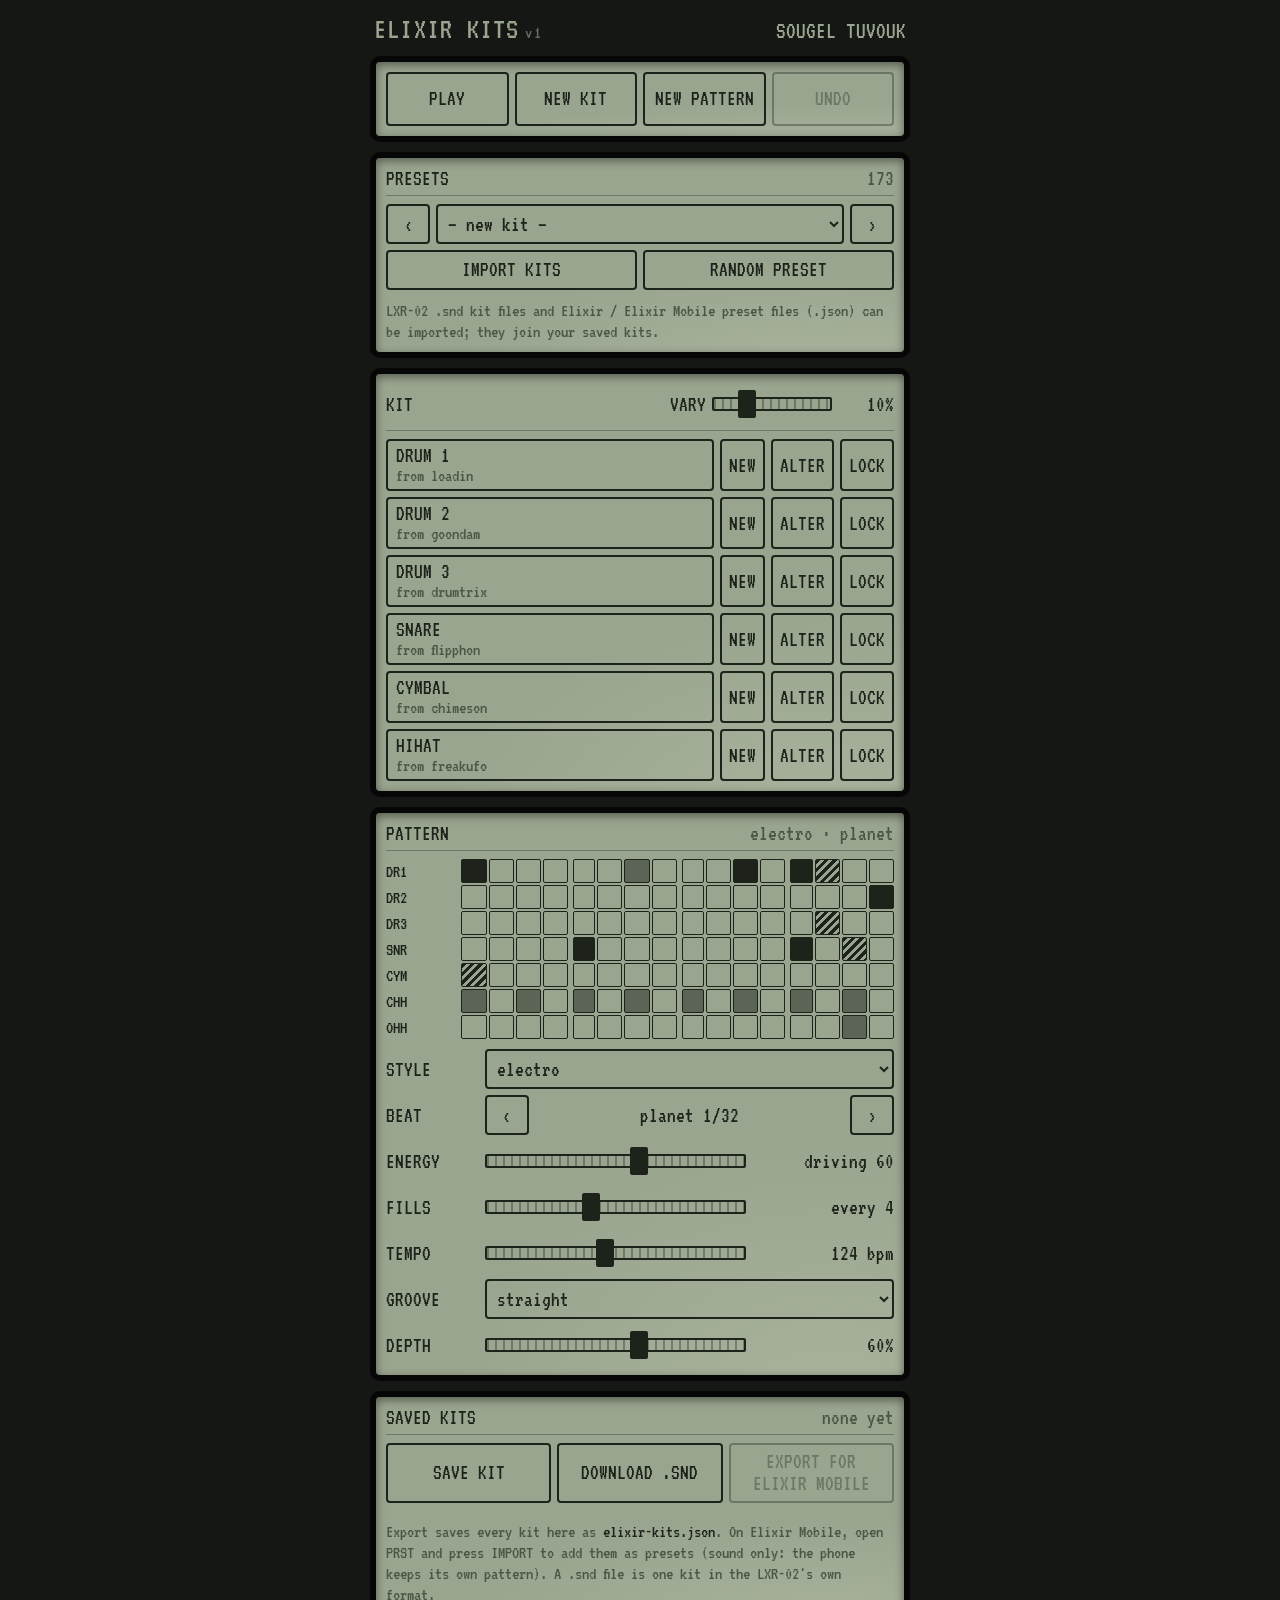
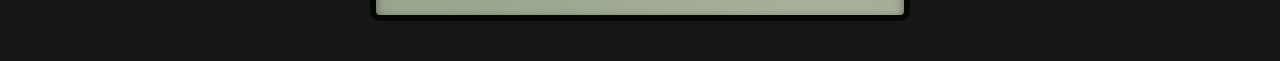
==== index.html @ cc2d469f "Elixir Kits: make new kits from the LXR-02 voices, hear them on Elixir's pattern styles, presets (El" ====
<!doctype html>
<html lang="en">
<meta charset="utf-8">
<title>Elixir Kits</title>
<meta name="viewport" content="width=device-width, initial-scale=1, viewport-fit=cover">
<meta name="theme-color" content="#151714">
<meta name="description" content="Elixir Kits: make new six-voice drum kits from the LXR-02 drum engine, hear them on a pattern, and save them for Elixir Mobile.">
<link rel="preconnect" href="https://fonts.googleapis.com">
<link rel="stylesheet" href="https://fonts.googleapis.com/css2?family=VT323&display=swap">
<style>
/* one monochrome LCD look, the same in light and dark (as Elixir Mobile) */
:root { --bg: #151714; --glass: #9aa58f; --glass-hi: #a9b39d; --ink: #1d231b; --dim: #4c5646; --line: rgba(29, 35, 27, .35);
  --fs: 1.35rem; --fs-s: 1.15rem; color-scheme: dark; }
* { box-sizing: border-box; }
html, body { margin: 0; background: var(--bg); }
body { font-family: 'VT323', ui-monospace, monospace; font-size: var(--fs); color: var(--ink); -webkit-tap-highlight-color: transparent; }
main { max-width: 560px; margin: 0 auto; padding: 12px 10px 40px; display: flex; flex-direction: column; gap: 10px; }
.top { display: flex; align-items: baseline; justify-content: space-between; color: var(--glass); padding: 2px 4px; }
.title { font-weight: normal; font-size: 1.9rem; letter-spacing: .04em; text-transform: uppercase; }
.title small { font-size: var(--fs-s); margin-left: 6px; opacity: .6; text-transform: none; }
.kitname { font-size: 1.5rem; text-transform: uppercase; }
.card { background: radial-gradient(120% 90% at 85% 110%, var(--glass-hi), var(--glass) 60%); border: 6px solid #050605; border-radius: 10px;
  padding: 10px; box-shadow: inset 0 3px 10px rgba(0, 0, 0, .45); }
.head { display: flex; justify-content: space-between; align-items: center; text-transform: uppercase; border-bottom: 1px solid var(--line); padding-bottom: 6px; margin-bottom: 8px; gap: 8px; }
.dim { color: var(--dim); text-transform: none; }
button { font: inherit; color: var(--ink); background: transparent; border: 2px solid var(--ink); border-radius: 4px; padding: 6px 8px; min-height: 40px;
  cursor: pointer; text-transform: uppercase; touch-action: manipulation; transition: background .22s, color .22s; }
button:active, button.on { background: var(--ink); color: var(--glass); transition-duration: .06s; }
button:disabled { opacity: .35; }
.transport { display: grid; grid-template-columns: repeat(4, 1fr); gap: 6px; }
.big { min-height: 54px; padding: 4px; line-height: 1; }
.drums { display: flex; flex-direction: column; gap: 6px; }
.drum { display: grid; grid-template-columns: minmax(0, 1fr) auto auto auto; gap: 6px; align-items: stretch; }
.pad { text-align: left; display: flex; flex-direction: column; justify-content: center; line-height: 1; padding: 4px 8px; min-width: 0; }
.pad small { font-size: var(--fs-s); color: var(--dim); text-transform: none; white-space: nowrap; overflow: hidden; text-overflow: ellipsis; }
.pad:active small, .pad.hit small { color: var(--glass); }
.pad.hit { background: var(--ink); color: var(--glass); }
.drum button:not(.pad) { padding: 4px 7px; }
.lock.on::before { content: '■ '; }
.grid { display: grid; grid-template-columns: 3.4em repeat(16, 1fr); gap: 2px; margin-bottom: 10px; }
.grid .lbl { font-size: var(--fs-s); text-transform: uppercase; align-self: center; white-space: nowrap; }
.cell { min-height: 24px; padding: 0; border-width: 1px; border-radius: 2px; }
.cell.q { margin-left: 3px; }
.cell.on { background: rgba(29, 35, 27, .5); }
.cell.acc { background: var(--ink); }
.cell.cond { background: repeating-linear-gradient(135deg, var(--ink) 0 3px, transparent 3px 6px); }
.cell.now { outline: 2px solid var(--ink); outline-offset: 1px; }
.ctl { display: flex; flex-direction: column; gap: 6px; }
.ctl label { display: grid; grid-template-columns: 4.2em minmax(0, 1fr) 6.5em; align-items: center; gap: 8px; text-transform: uppercase; }
.ctl label > select, .ctl label > .stepper { grid-column: 2 / 4; }
.ctl output { text-align: right; text-transform: none; white-space: nowrap; overflow: hidden; text-overflow: ellipsis; }
select { font: inherit; color: var(--ink); background: transparent; border: 2px solid var(--ink); border-radius: 4px; padding: 4px 6px; min-height: 40px; min-width: 0; }
select option { background: var(--glass); }
.stepper { display: grid; grid-template-columns: auto 1fr auto; gap: 6px; align-items: center; }
.stepper output { text-align: center; }
.stepper button { min-width: 44px; }
input[type=range] { -webkit-appearance: none; appearance: none; width: 100%; height: 40px; background: transparent; margin: 0; }
input[type=range]::-webkit-slider-runnable-track { height: 14px; border: 2px solid var(--ink); border-radius: 2px;
  background: repeating-linear-gradient(90deg, var(--line) 0 2px, transparent 2px 8px); }
input[type=range]::-webkit-slider-thumb { -webkit-appearance: none; width: 18px; height: 28px; margin-top: -9px; background: var(--ink); border-radius: 2px; }
input[type=range]::-moz-range-track { height: 10px; border: 2px solid var(--ink); background: transparent; }
input[type=range]::-moz-range-thumb { width: 16px; height: 26px; background: var(--ink); border: 0; border-radius: 2px; }
.vary { display: flex; align-items: center; gap: 6px; text-transform: uppercase; }
.vary input { width: 120px; }
.vary output { width: 2.6em; text-align: right; }
.row { display: grid; grid-template-columns: repeat(3, 1fr); gap: 6px; }
.row button { line-height: 1; }
.saved { list-style: none; margin: 8px 0 0; padding: 0; display: flex; flex-direction: column; }
.saved li { display: grid; grid-template-columns: minmax(0, 1fr) auto auto; gap: 6px; align-items: center; padding: 4px 0; border-top: 1px solid var(--line); }
.saved li span { white-space: nowrap; overflow: hidden; text-overflow: ellipsis; text-transform: uppercase; }
.saved li.cur span::before { content: '▶ '; }
.saved li button { min-height: 34px; padding: 2px 8px; }
.note { font-size: var(--fs-s); color: var(--dim); margin: 10px 0 0; line-height: 1.15; }
.note b { font-weight: normal; color: var(--ink); }
.presets { display: grid; grid-template-columns: auto minmax(0, 1fr) auto; gap: 6px; margin-bottom: 6px; }
.presets button { min-width: 44px; }
.row.two { grid-template-columns: repeat(2, 1fr); }
</style>

<main>
  <header class="top">
    <b class="title">elixir kits<small>v1</small></b>
    <span class="kitname" id="kit-name">init</span>
  </header>

  <section class="card transport">
    <button class="big" id="play" type="button">play</button>
    <button class="big" id="new-kit" type="button">new kit</button>
    <button class="big" id="new-pat" type="button">new pattern</button>
    <button class="big" id="undo" type="button" disabled>undo</button>
  </section>

  <section class="card">
    <div class="head"><span>presets</span><span class="dim" id="preset-count"></span></div>
    <div class="presets">
      <button type="button" id="preset-prev" aria-label="Previous preset">‹</button>
      <select id="preset" aria-label="Preset"></select>
      <button type="button" id="preset-next" aria-label="Next preset">›</button>
    </div>
    <div class="row two">
      <button type="button" id="import">import kits</button>
      <button type="button" id="random-preset">random preset</button>
    </div>
    <input type="file" id="import-file" accept=".snd,.SND,.json,application/json,application/octet-stream" multiple hidden>
    <p class="note" id="import-msg">LXR-02 .snd kit files and Elixir / Elixir Mobile preset files (.json) can be imported; they join your saved kits.</p>
  </section>

  <section class="card">
    <div class="head"><span>kit</span>
      <label class="vary">vary <input type="range" id="vary" min="0" max="40" value="10"><output id="vary-out">10%</output></label>
    </div>
    <div class="drums" id="drums"></div>
  </section>

  <section class="card">
    <div class="head"><span>pattern</span><span class="dim" id="pat-name"></span></div>
    <div class="grid" id="grid"></div>
    <div class="ctl">
      <label>style <select id="style"></select></label>
      <label>beat <span class="stepper"><button type="button" id="beat-prev" aria-label="Previous beat">‹</button><output id="beat-out"></output><button type="button" id="beat-next" aria-label="Next beat">›</button></span></label>
      <label>energy <input type="range" id="energy" min="0" max="100" value="60"><output id="energy-out"></output></label>
      <label>fills <input type="range" id="fills" min="0" max="100" value="40"><output id="fills-out"></output></label>
      <label>tempo <input type="range" id="tempo" min="60" max="200" value="124"><output id="tempo-out"></output></label>
      <label>groove <select id="groove"></select></label>
      <label>depth <input type="range" id="depth" min="0" max="100" value="60"><output id="depth-out"></output></label>
    </div>
  </section>

  <section class="card">
    <div class="head"><span>saved kits</span><span class="dim" id="saved-count"></span></div>
    <div class="row">
      <button id="save" type="button">save kit</button>
      <button id="snd" type="button">download .snd</button>
      <button id="export" type="button">export for elixir mobile</button>
    </div>
    <ul class="saved" id="saved"></ul>
    <p class="note">Export saves every kit here as <b>elixir-kits.json</b>. On Elixir Mobile, open PRST and press IMPORT to add them as presets (sound only: the phone keeps its own pattern). A .snd file is one kit in the LXR-02's own format.</p>
  </section>
</main>

<script id="engine">
const LXR = (() => {
// LXR sound engine tables and constants, extracted from the LXR V2 firmware
// (github.com/erica-synths/lxr-desktop-app, GPL-3.0-only). Generated, do not edit.
// base64 -> ArrayBuffer without atob(), which an AudioWorklet doesn't have
const B64 = 'ABCDEFGHIJKLMNOPQRSTUVWXYZabcdefghijklmnopqrstuvwxyz0123456789+/';
const dec = (s) => {
  const u = new Uint8Array(Math.floor(s.replace(/=+$/, '').length * 3 / 4));
  for (let i = 0, o = 0, bits = 0, n = 0; i < s.length && s[i] !== '='; i++) {
    bits = (bits << 6) | B64.indexOf(s[i]); n += 6;
    if (n >= 8) { n -= 8; u[o++] = (bits >> n) & 0xff; }
  }
  return u.buffer;
};

// sine_table[4097], int16
const SINE_TABLE = new Int16Array(dec("AYACgAKAAoACgAKAA4ADgASABYAFgAaAB4AIgAmACoALgA2ADoAPgBGAE4AUgBaAGIAagByAHoAggCKAJIAngCmAK4AugDGAM4A2gDmAPIA/gEKARoBJgEyAUIBTgFeAWoBegGKAZoBqgG6AcoB2gHqAf4CDgIiAjICRgJaAmoCfgKSAqYCugLSAuYC+gMSAyYDPgNSA2oDggOaA7IDygPiA/oAFgQuBEYEYgR6BJYEsgTOBOYFAgUeBT4FWgV2BZIFsgXOBe4GCgYqBkoGagaKBqoGygbqBwoHLgdOB3IHkge2B9YH+gQeCEIIZgiKCK4I1gj6CR4JRglqCZIJugneCgYKLgpWCn4KpgrSCvoLIgtOC3YLogvOC/[base64]/iLDYwijDiMTYxjjHiMjoykjLmMz4zljPuMEY0njT6NVI1qjYGNl42ujcWN243yjQmOII43jk6OZY58jpOOq47CjtqO8Y4JjyCPOI9Qj2iPgI+Yj7CPyI/gj/[base64]/6MipEWkaKSMpK+k0qT1pBmlPKVgpYOlp6XKpe6lEqY2plqmfaahpsWm6aYOpzKnVqd6p5+nw6fnpwyoMahVqHqonqjDqOioDakyqVepfKmhqcap66kQqjaqW6qAqqaqy6rxqherPKtiq4irravTq/mrH6xFrGuskay3rN6sBK0qrVGtd62drcSt6q0RrjiuXq6Frqyu0676riGvSK9vr5avva/krwuwM7BasIGwqbDQsPiwH7FHsW+xlrG+seaxDrI2sl6yhrKustay/rIms06zd7Ofs8ez8LMYtEG0abSStLq047QMtTW1XbWGta+12LUBtiq2U7Z8tqa2z7b4tiG3S7d0t563x7fxtxq4RLhtuJe4wbjruBS5PrlouZK5vLnmuRC6O7pluo+6ubrjug67OLtju427uLviuw28N7xivI28t7zivA29OL1jvY69ub3kvQ++Or5lvpC+vL7nvhK/Pb9pv5S/wL/rvxfAQsBuwJrAxcDxwB3BScF0waDBzMH4wSTCUMJ8wqjC1cIBwy3DWcOGw7LD3sMLxDfEZMSQxL3E6cQWxULFb8WcxcnF9cUixk/GfMapxtbGA8cwx13Hise3x+THEsg/yGzImcjHyPTIIslPyXzJqsnXyQXKM8pgyo7KvMrpyhfLRctzy6HLz8v8yyrMWMyGzLTM48wRzT/Nbc2bzcnN+M0mzlTOg86xzt/ODs88z2vPmc/Iz/bPJdBU0ILQsdDg0A/RPdFs0ZvRytH50SjSV9KG0rXS5NIT00LTcdOg08/T/tMu1F3UjNS81OvUGtVK1XnVqNXY1QfWN9Zm1pbWxtb11iXXVNeE17TX5NcT2EPYc9ij2NPYAtky2WLZktnC2fLZItpS2oLastrj2hPbQ9tz26Pb09sE3DTcZNyU3MXc9dwl3Vbdht233efdGN5I3nneqd7a3grfO99r35zfzd/93y7gX+CQ4MDg8eAi4VPhg+G04eXhFuJH4njiqeLa4gvjPONt457jz+MA5DHkYuST5MTk9eQm5VjlieW65evlHOZO5n/msObh5hPnROd156fn2OcK6DvobOie6M/oAeky6WTplenH6fjpKupb6o3qvurw6iHrU+uF67br6Osa7Evsfeyv7ODsEu1E7Xbtp+3Z7QvuPe5u7qDu0u4E7zbvaO+Z78vv/e8v8GHwk/DF8PfwKfFb8Y3xvvHw8SLyVPKG8rjy6vIc807zgfOz8+XzF/RJ9Hv0rfTf9BH1Q/V19af12fUM9j72cPai9tT2Bvc492v3nffP9wH4M/hl+Jj4yvj8+C75YPmT+cX59/kp+lz6jvrA+vL6JPtX+4n7u/vt+yD8UvyE/Lb86fwb/U39gP2y/eT9Fv5J/nv+rf7f/hL/RP92/6n/2/[base64]/qDxwQThB/ELEQ4xAVEUcReRGqEdwRDhJAEnISoxLVEgcTOBNqE5wTzhP/EzEUYhSUFMYU9xQpFVoVjBW+Fe8VIRZSFoQWtRbnFhgXShd7F6wX3hcPGEEYchijGNUYBhk3GWgZmhnLGfwZLRpfGpAawRryGiMbVBuGG7cb6BsZHEocexysHN0cDh0/HXAdoR3SHQIeMx5kHpUexh73HicfWB+JH7of6h8bIEwgfCCtIN0gDiE/[base64]/EL/IvITBPMH4wrDDbMAkxODFmMZUxwzHxMSAyTjJ8Mqoy2DIGMzUzYzORM78z7TMbNEg0djSkNNI0ADUtNVs1iTW3NeQ1EjY/Nm02mjbINvU2IzdQN303qzfYNwU4MjhfOIw4ujjnOBQ5QTluOZo5xzn0OSE6Tjp7Oqc61DoBOy07WjuGO7M73zsMPDg8ZDyRPL086TwVPUE9bj2aPcY98j0ePko+dj6hPs0++T4lP1E/fD+oP9M//[base64]/RTGlRAVGVUi1SxVNdU/[base64]/[base64]/jb/tvFHAscERwXHB0cIxwpHC8cNRw63ADcRtxMnFKcWFxeHGPcadxvnHVcexxA3IZcjByR3JdcnRyinKhcrdyzXLkcvpyEHMmczxzUnNnc31zk3Ooc75z03Ppc/5zE3QodD10UnRndHx0kXSmdLp0z3TjdPh0DHUhdTV1SXVddXF1hXWZda11wHXUdeh1+3UPdiJ2NXZJdlx2b3aCdpV2qHa7ds124HbzdgV3GHcqdzx3T3dhd3N3hXeXd6l3u3fMd9538HcBeBJ4JHg1eEZ4WHhpeHp4i3ibeKx4vXjOeN5473j/eBB5IHkweUB5UHlgeXB5gHmQeZ95r3m/ec553nntefx5C3oaeil6OHpHelZ6ZXp0eoJ6kXqfeq56vHrKeth65nr0egJ7EHseeyx7OXtHe1R7Yntve3x7iXuXe6R7sXu9e8p713vke/B7/XsJfBZ8InwufDp8RnxSfF58anx2fIJ8jXyZfKR8sHy7fMZ80XzcfOd88nz9fAh9E30dfSh9Mn09fUd9UX1cfWZ9cH16fYR9jX2XfaF9qn20fb19x33Qfdl94n3rffR9/X0Gfg9+GH4gfil+MX45fkJ+Sn5Sflp+Yn5qfnJ+en6Bfol+kX6Yfp9+p36ufrV+vH7Dfsp+0X7Yft5+5X7rfvJ++H7/fgV/C38Rfxd/HX8jfyl/Ln80fzp/P39Ef0p/T39Uf1l/Xn9jf2h/bX9xf3Z/e39/f4N/iH+Mf5B/lH+Yf5x/oH+kf6h/q3+vf7J/tn+5f7x/v3/Cf8V/yH/Lf85/0X/Tf9Z/2H/bf91/33/hf+N/5X/nf+l/63/tf+5/8H/xf/N/9H/1f/Z/93/4f/l/+n/7f/x//H/9f/1//n/+f/5//n/+f/5//n/+f/5//n/9f/1//H/8f/t/+n/5f/h/93/2f/V/9H/zf/F/8H/uf+1/63/pf+d/5X/jf+F/33/df9t/2H/Wf9N/0X/Of8t/yH/Ff8J/v3+8f7l/tn+yf69/q3+of6R/oH+cf5h/lH+Qf4x/iH+Df39/e392f3F/bX9of2N/Xn9Zf1R/T39Kf0R/P386fzR/Ln8pfyN/HX8XfxF/C38Ff/9++H7yfut+5X7efth+0X7KfsN+vH61fq5+p36ffph+kX6JfoF+en5yfmp+Yn5aflJ+Sn5Cfjl+MX4pfiB+GH4PfgZ+/X30fet94n3ZfdB9x329fbR9qn2hfZd9jX2EfXp9cH1mfVx9UX1HfT19Mn0ofR19E30Iff188nznfNx80XzGfLt8sHykfJl8jXyCfHZ8anxefFJ8Rnw6fC58InwWfAl8/Xvwe+R713vKe717sXuke5d7iXt8e297YntUe0d7OXssex57EHsCe/R65nrYesp6vHquep96kXqCenR6ZXpWekd6OHopehp6C3r8ee153nnOeb95r3mfeZB5gHlweWB5UHlAeTB5IHkQef9473jeeM54vXiseJt4i3h6eGl4WHhGeDV4JHgSeAF48Hfed8x3u3epd5d3hXdzd2F3T3c8dyp3GHcFd/[base64]/hm2ma8Zp5mgGZiZkRmJWYHZullymWsZY1lb2VQZTFlEmXzZNVktmSWZHdkWGQ5ZBpk+mPbY7tjnGN8Y11jPWMdY/1i3WK9Yp1ifWJdYj1iHWL8Ydxhu2GbYXphWmE5YRhh+GDXYLZglWB0YFNgMmARYO9fzl+tX4tfal9IXydfBV/jXsFeoF5+XlxeOl4YXvZd012xXY9dbV1KXShdBV3jXMBcnVx7XFhcNVwSXO9bzFupW4ZbY1tAWxxb+VrWWrJaj1prWkdaJFoAWtxZuFmVWXFZTVkpWQRZ4Fi8WJhYdFhPWCtYBljiV71XmVd0V09XKlcGV+FWvFaXVnJWTVYnVgJW3VW4VZJVbVVHVSJV/FTXVLFUi1RlVEBUGlT0U85TqFOCU1xTNVMPU+lSw1KcUnZST1IpUgJS3FG1UY5RZ1FBURpR81DMUKVQflBXUDBQCFDhT7pPkk9rT0RPHE/[base64]/z/TP6g/fD9RPyU/+T7NPqE+dj5KPh4+8j3GPZo9bj1BPRU96Ty9PJE8ZDw4PAw83zuzO4Y7WjstOwE71DqnOns6TjohOvQ5xzmaOW45QTkUOec4ujiMOF84MjgFONg3qzd9N1A3Izf1Nsg2mjZtNj82EjbkNbc1iTVbNS01ADXSNKQ0djRINBs07TO/M5EzYzM1MwYz2DKqMnwyTjIgMvExwzGVMWYxODEJMdswrDB+ME8wITDyL8QvlS9mLzgvCS/aLqsufC5OLh8u8C3BLZItYy00LQUt1iynLHcsSCwZLOoruyuLK1wrLSv9Ks4qnypvKkAqECrhKbEpgilSKSMp8yjDKJQoZCg0KAUo1SelJ3UnRScVJ+YmtiaGJlYmJib2JcYlliVmJTYlBSXVJKUkdSRFJBUk5CO0I4QjUyMjI/MiwiKSImIiMSIBItAhoCFvIT8hDiHdIK0gfCBMIBsg6h+6H4kfWB8nH/cexh6VHmQeMx4CHtIdoR1wHT8dDh3dHKwcexxKHBkc6Bu3G4YbVBsjG/IawRqQGl8aLRr8GcsZmhloGTcZBhnVGKMYchhBGA8Y3hesF3sXShcYF+cWtRaEFlIWIRbvFb4VjBVaFSkV9xTGFJQUYhQxFP8TzhOcE2oTOBMHE9USoxJyEkASDhLcEaoReRFHERUR4xCxEH8QThAcEOoPuA+GD1QPIg/wDr4OjA5aDikO9w3FDZMNYQ0vDf0MywyZDGYMNAwCDNALngtsCzoLCAvWCqQKcgpACg0K2wmpCXcJRQkTCeEIrwh8CEoIGAjmB7QHgQdPBx0H6wa5BoYGVAYiBvAFvgWLBVkFJwX1BMIEkAReBCwE+QPHA5UDYwMwA/4CzAKaAmcCNQIDAtEBngFsAToBBwHVAKMAcQA+AAwA2/+p/3b/RP8S/9/+rf57/kn+Fv7k/bL9gP1N/Rv96fy2/IT8Uvwg/O37u/uJ+1f7JPvy+sD6jvpc+in69/nF+ZP5YPku+fz4yviY+GX4M/gB+M/3nfdr9zj3BvfU9qL2cPY+9gz22fWn9XX1Q/UR9d/0rfR79En0F/Tl87PzgPNO8xzz6vK48obyVPIi8vDxvvGN8VvxKfH38MXwk/Bh8C/w/e/L75nvaO827wTv0u6g7m7uPe4L7tntp+127UTtEu3g7K/sfexL7Brs6Ou264XrU+sh6/DqvuqN6lvqKur46cfplelk6TLpAenP6J7obOg76Aro2Oen53XnROcT5+HmsOZ/[base64]/XWxtaW1mbWN9YH1tjVqNV51UrVGtXr1LzUjNRd1C7U/tPP06DTcdNC0xPT5NK10obSV9Io0vnRytGb0WzRPdEP0eDQsdCC0FTQJdD2z8jPmc9rzzzPDs/fzrHOg85UzibO+M3JzZvNbc0/zRHN48y0zIbMWMwqzPzLz8uhy3PLRcsXy+nKvMqOymDKM8oFytfJqsl8yU/JIsn0yMfImchsyD/IEsjkx7fHisddxzDHA8fWxqnGfMZPxiLG9cXJxZzFb8VCxRbF6cS9xJDEZMQ3xAvE3sOyw4bDWcMtwwHD1cKownzCUMIkwvjBzMGgwXTBScEdwfHAxcCawG7AQsAXwOu/wL+Uv2m/Pb8Sv+e+vL6QvmW+Or4PvuS9ub2OvWO9OL0NveK8t7yNvGK8N7wNvOK7uLuNu2O7OLsOu+O6ubqPumW6OroQuua5vLmSuWi5PrkUueu4wbiXuG24RLgauPG3x7eet3S3S7cht/i2z7amtny2U7YqtgG22LWvtYa1XbU1tQy147S6tJK0abRBtBi08LPHs5+zd7NOsyaz/rLWsq6yhrJesjayDrLmsb6xlrFvsUexH7H4sNCwqbCBsFqwM7ALsOSvva+Wr2+vSK8hr/qu066sroWuXq44rhGu6q3ErZ2td61RrSqtBK3erLeskaxrrEWsH6z5q9OrrauIq2KrPKsXq/Gqy6qmqoCqW6o2qhCq66nGqaGpfKlXqTKpDanoqMOonqh6qFWoMagMqOenw6efp3qnVqcypw6n6abFpqGmfaZZpjamEqbupcqlp6WDpWClPKUZpfWk0qSvpIykaKRFpCKk/6Pco7qjl6N0o1GjL6MMo+qix6KlooKiYKI+ohui+aHXobWhk6FxoVChLqEMoeqgyaCnoIagZKBDoCGgAKDfn76fnZ98n1ufOp8Zn/[base64]/[base64]/YLzguiC3YLTgsiCvoK0gqmCn4KVgouCgYJ3gm6CZIJaglGCR4I+gjWCK4IighmCEIIHgv6B9YHtgeSB3IHTgcuBwoG6gbKBqoGigZqBkoGKgYKBe4FzgWyBZIFdgVaBT4FHgUCBOYEzgSyBJYEegRiBEYELgQWB/[base64]"));
// triTable, recTable, sawTable: [11][1024] int16 each. Stored back to back in this order
// (the order the linker placed them), because the interpolating readers can read one
// sample past the end of a row.
const TRI_TABLE = new Int16Array(dec("AYBlgOWAZYHlgWWC5oJmg+aDZoTmhGaF5oVmhuaGZ4fnh2eI54hnieeJZ4rnimeL6ItojOiMaI3ojWiO6I5oj+iPaZDpkGmR6ZFpkumSaZPpk2mU6ZRqleqVapbqlmqX6pdqmOqYapnrmWua65prm+uba5zrnGud651snuyebJ/sn2yg7KBsoeyhbKLsom2j7aNtpO2kbaXtpW2m7aZtp+6nbqjuqG6p7qluqu6qbqvuq2+s76xvre+tb67vrm+v769vsPCwcLHwsXCy8LJws/CzcLTwtHC18bVxtvG2cbfxt3G48bhxufG5crryunK78rtyvPK8cr3yvXK+8r5zv/O/c8DzwHPB88FzwvPCc8P0w3TE9MR0xfTFdMb0xnTH9Md1yPXIdcn1yXXK9cp1y/XLdcz2zHbN9s12zvbOds/2z3bQ9tB30ffRd9L30nfT99N31PfUd9X31XjW+NZ41/jXeNj42HjZ+Nl42vnaedv523nc+dx53fnded753nnf+t964PrgeuH64Xri+uJ64/rje+T75Hvl++V75vvme+f753vo/Oh86fzpfOr86nzr/Ot87Pzsfe397X3u/e597/3vffD98H3x/fF+8v7yfvP+8370/vR+9f71fvb/9n/3//d/+P/4f/n/+X/6//qA+wD8gPwA/YD9AP6A/gD/[base64]/[base64]/9/[base64]/[base64]/wD/gP4A/oD9AP2A/AD8gPv/+n/6//l/+f/4f/j/93/3//Z+9v71fvX+9H70/vN+8/7yfvL98X3x/fB98P3vfe/97n3u/e197fzsfOz863zr/Op86vzpfOn86Hvo++d75/vme+b75Xvl++R75PrjeuP64nri+uF64frgeuD633nf+d553vnded353Hnc+dt52/naeNr42XjZ+Nh42PjXeNf41njW99V31ffUd9T303fT99J30vfRd9H20HbQ9s92z/bOds72zXbN9sx1zPXLdcv1ynXK9cl1yfXIdcj0x3TH9MZ0xvTFdMX0xHTE9MNzw/PCc8LzwXPB88BzwPO/c7/yvnK+8r1yvfK8crzyu3K78rpyuvG5cbnxuHG48bdxt/[base64]/[base64]/wr3Cw8bBxsfGxcbLxsnGz8bNxtPK0crXytXK28rZyt/K3crjzuHO587lzuvO6c7vzu3S89Lx0vfS9dL70vnS/9L91wPXAdcH1wXXC9cJ1w/bDdsT2xHbF9sV2xvbGd8f3x3fI98h3yffJd8r3ynjL+Mt4zPjMeM34zXjO+c55z/nPedD50HnR+dF60vrSetP603rU+tR71fvVe9b71nvX+9d72PvYfNn82Xza/Np82/zbfdz93H3d/d193v3efd/+337g/uB+4f7hfuL+4n/j/+N/5P/kf+X/5YDmAOeA5wDogOgA6YDpAeqB6gHrgesB7IHsAe2C7QLugu4C74LvAvCD8APxg/ED8oPyA/OE8wT0hPQE9YT1BPaE9gX3hfcF+IX4BfmF+Qb6hvoG+4b7BvyG/Af9h/0H/of+B/+H/[base64]/[base64]//3+3fzd/[base64]/AP+A/gD+f/3//H/8//t/+/76fvr++X75/fh9+P33fff99nz2/PV89fz0e/T783vz+/J78vrxevH68Hrw+u957/nuee757Xjt+Ox47PjreOv36nfq9+l36fboduj253bn9uZ15vXldeX15HXk9ON04/TidOLz4XPh8+Bz4PPfct/y3nLe8t1y3fHccdzx23Hb8Npw2vDZcNnw2G/Y79dv1+/[base64]/[base64]/[base64]/ov2jA6cBpwenBasLqwmrD6sNrxOvEa8XrxWzG7MZsx+3HbcjtyG3J7sluyu7Kb8vvy2/M78xwzfDNcM7wznHP8c9x0PLQctHy0XLS89Jz0/PTdNT01HTV9NV11vXWddf213bY9th32ffZd9r32njb+Nt43Pnced353Xne+t563/rfe+D74Hvh/OF84vzifOP9433k/eR+5f7lfub/5n/n/+eA6ADpgOkA6oHqAeuB6wLsguwC7YPtA+6D7gTvhO8E8ITwBfGF8QXyhvIG84bzB/SH9Af1iPUI9oj2CfeJ9wn4ivgK+Yr5C/qL+gv7i/sM/Iz8DP2N/Q3+jf4O/47/[base64]/[base64]/hb2Jw4nBiceNxY3LkcmRz5XNldOZ0ZnXmdWd253Zod+h3aXjpeGp56nlreut6bHvse2187Xxufe59bn7wfm9/1n//f9Z/b3/[base64]/ETkNOw01DTcJMQkzBS0FLwEpASr9JP0m/SD5Ivkc9R71GPEa8RTxFu0Q7RLpDOkO5QjlCuEE4QbhAN0C3PzY/[base64]/3/+//1+/f78ffz9+337/Pp8+vv5e/n6+Hr4+vd59/n2ePb49Xf19/R29PbzdvP18nXy9PF08fPwc/Dz73Lv8u5x7vHtcO3w7HDs7+tv6+7qburt6W3p7ehs6Ozna+fr5mrm6uVp5enkaeTo42jj5+Jn4ubhZuHm4GXg5d9k3+TeY97j3WPd4txi3OHbYdvg2mDa39lf2d/YXtje113X3dZc1tzVXNXb1FvU2tNa09nSWdLZ0VjR2NBX0NfPVs/WzlXO1c1VzdTMVMzTy1PL0spSytLJUcnRyFDI0MdPx8/GTsbOxU7FzcRNxMzDTMPLwkvCy8FKwcrAScDJv0i/[base64]/sMCwQLHBsUGywrJCs8OzQ7TEtES1xbVFtsa2R7fHt0i4yLhJucm5SrrKuku7y7tMvMy8Tb3NvU6+z75Pv9C/UMDRwFHB0sFSwtPCU8PUw1XE1cRWxdbFV8bXxljH2MdZyNrIWsnbyVvK3Mpcy93LXczezF/N381gzuDOYc/hz2LQ49Bj0eTRZNLl0mXT5tNn1OfUaNXo1WnW6dZq1+vXa9js2GzZ7dlu2u7ab9vv23Dc8Nxx3fLdct7z3nPf9N914PXgduH24Xfi+OJ44/njeeT65Hvl++V85vzmfef+537o/+h/6QDqgeoB64LrA+yD7ATthO0F7obuBu+H7wfwiPAJ8YnxCvKL8gvzjPMM9I30DvWO9Q/2kPYQ95H3EviS+BP5k/kU+pX6FfuW+xf8l/wY/Zn9Gf6a/hr/m/8bAJsAHAGdAR0CngIfA58DIAShBCEFogUjBqMGJAelByUIpggnCacJKAqpCikLqgsrDKsMLA2tDS0Org4vD68PMBCxEDERshEzErMSNBO1EzUUthQ3FbcVOBa5FjoXuhc7GLwYPBm9GT4avho/G8AbQBzBHEIdwx1DHsQeRR/FH0YgxyBHIcghSSLKIkojyyNMJMwkTSXOJU8mzyZQJ9EnUSjSKFMp1ClUKtUqVivWK1cs2CxZLdktWi7bLlwv3C9dMN4wXjHfMWAy4TJhM+IzYzTkNGQ15TVmNuc2ZzfoN2k46jhqOes5bDrtOm077jtvPPA8cD3xPXI+8z5zP/Q/dUD2QHZB90F4QvlCeUP6Q3tE/ER9Rf1Ffkb/[base64]/bsBuQW/Bb0Jww3BEccVxRnLHckhzyXNKdMt0S3XMdU12znZPd9B3UXjSeFN51HlVetZ6V3vYe1l82nxbfd59YH7eflB/rX/pf/9/6X+tf1B/[base64]/0l+Sf1IfEj7R3pH+UZ5RvhFd0X2RHVE9ENzQ/JCckLxQXBB70BuQO0/bD/rPms+6j1pPeg8ZzzmO2U75TpkOuM5YjnhOGA43zdeN942XTbcNVs12jRZNNgzWDPXMlYy1TFUMdMwUjDRL1Ev0C5PLs4tTS3MLEssyytKK8kqSCrHKUYpxShFKMQnQyfCJkEmwCU/[base64]///+fv79/Xz9+/x6/Pr7efv4+nf69vl1+fT4dPjz93L38fZw9u/1bvXu9G307PNr8+ryafLo8Wfx5/Bm8OXvZO/j7mLu4e1h7eDsX+ze613r3Opb6tvpWunZ6Fjo1+dW59XmVebU5VPl0uRR5NDjT+PO4k7izeFM4cvgSuDJ30jfyN5H3sbdRd3E3EPcwttC28HaQNq/2T7Zvdg82LvXO9e61jnWuNU31bbUNdS10zTTs9Iy0rHRMNGv0C/Qrs8tz6zOK86qzSnNqMwozKfLJsulyiTKo8kiyaLIIcigxx/HnsYdxpzFG8WbxBrEmcMYw5fCFsKVwRXBlMATwJK/Eb+Qvg++jr0OvY28DLyLuwq7iboIuoe5B7mGuAW4hLcDt4K2AbaBtQC1f7T+s32z/LJ7svqxerH5sHiw9692r/WudK7zrXOt8qxxrPCrb6vuqm2q7Klsqeuoaqjpp2in56ZmpuWlZaXkpGOk4qNho+CiX6LeoV2h3aBcoNufWp/[base64]/j0CQwZBCkcORRJLFkkaTx5NIlMmUSpXLlUyWzZZOl8+XT5jQmFGZ0plTmtSaVZvWm1ec2JxZndqdW57cnl2f3p9foOCgYaHioWOi5KJlo+ajZ6TopGml6qVrpuymbafup2+o8KhxqfKpc6r0qnWr9qt3rPisea36rXuu/K59r/6vf7ABsYKxA7KEsgWzhrMHtIi0CbWKtQu2jLYNt463D7iQuBG5krkTupS6FbuWuxi8mbwavZu9HL6dvh6/n78gwKHAIsGjwSTCpcInw6jDKcSqxCvFrMUtxq7GL8ewxzHIs8g0ybXJNsq3yjjLucs6zLvMPM2+zT/OwM5Bz8LPQ9DE0EXRx9FI0snSStPL00zUzdRO1dDVUdbS1lPX1NdV2NfYWNnZ2Vra29pc293bX9zg3GHd4t1j3uTeZt/n32jg6eBq4evhbeLu4m/j8ONx5PPkdOX15Xbm9+Z45/rne+j86H3p/umA6gHrgusD7IXsBu2H7Qjuie4L74zvDfCO8A/xkfES8pPyFPOW8xf0mPQZ9Zv1HPad9h73oPch+KL4I/ml+Sb6p/oo+6r7K/ys/C39r/0w/rH+Mv+0/zQAtQA3AbgBOQK6AjwDvQM+BMAEQQXCBUMGxQZGB8cHSQjKCEsJzAlOCs8KUAvSC1MM1AxWDdcNWA7aDlsP3A9eEN8QYBHiEWMS5BJmE+cTaBTqFGsV7BVuFu8WcBfyF3MY9Bh2GfcZeRr6Gnsb/Rt+HP8cgR0CHoMeBR+GHwggiSAKIYwhDSKPIhAjkSMTJJQkFiWXJRgmmiYbJ50nHiifKCEpoikkKqUqJiuoKyksqywsLa4tLy6wLjIvsy81MLYwODG5MTsyvDI9M78zQDTCNEM1xTVGNsg2STfLN0w4zjhPOdE5UjrTOlU71jtYPNk8Wz3cPV4+3z5hP+I/ZEDlQGdB6EFqQutCbUPuQ3BE8kRzRfVFdkb4RnlH+0d8SP5If0kBSoJKBEuGSwdMiUwKTYxNDU6PThBPkk8UUJVQF1GYURpSnFIdU59TIFSiVCNVpVUnVqhWKlesVy1Yr1gwWbJZNFq1WjdbuVs6XLxcPl2/XUFewl5EX8ZfR2DJYEthzGFOYtBiUmPTY1Vk12RYZdplXGbdZl9n4WdjaORoZmnoaWpq7Gpta+9rcWzzbHRt9m14bvpufG/+b4BwAXGDcQVyh3IJc4tzDHSOdBF1k3UVdpd2GXebdx14nnggeaJ5JHqneit7r3szfLZ8OH21fS1+nX4Bf1h/n3/Tf/R//3/0f9N/n39YfwF/nH4tfrV9OH22fDN8r3sre6d6JHqieSB5nngceJt3GXeXdhV2knUQdY50DHSKcwhzhnIEcoJxAXF/cP1ve2/[base64]/[base64]///f57/vr9eP32/HX88/tx+/D6bvrs+Wv56fhn+Ob3ZPfi9mD23/Vd9dv0WvTY81bz1fJT8tHxUPHO8Ezwyu9J78fuRe7E7ULtwOw/7L3rO+u66jjqtuk16bPoMeiv5y7nrOYq5qnlJ+Wl5CTkouMg45/iHeKb4RrhmOAW4JTfE9+R3g/ejt0M3YrcCdyH2wXbhNoC2oDZ/th92PvXedf41nbW9NVz1fHUb9Tt02zT6tJo0ufRZdHj0GLQ4M9ez9zOW87ZzVfN1sxUzNLLUcvPyk3Ky8lKycjIRsjFx0PHwcZAxr7FPMW6xDnEt8M1w7TCMsKwwS7BrcArwKm/KL+mviS+o70hvZ+8Hbycuxq7mLoXupW5E7mRuBC4jrcMt4q2CbaHtQW1hLQCtICz/rJ9svuxebH4sHaw9K9yr/Gub67trWut6qxorOarZKvjqmGq36ldqdyoWqjYp1an1aZTptGlT6XOpEykyqNIo8eiRaLDoUGhwKA+oLyfOp+4njeetZ0znbGcMJyumyybqpoomqeZJZmjmCGYn5cdl5yWGpaYlRaVlJQSlJGTD5ONkguSiZEHkYWQA5CBj/+Ofo78jXqN+Ix2jPSLcovwim6K64lpieeIZYjkh2KH4IZehtyFWYXVhFGEzYNKg8iCS4LTgWSB/4CogGGALYAMgAGADIAtgGGAqID/gGSB04FLgsmCSoPNg1GE1YRZhdyFX4bhhmKH5IdmiOiIaonsiW+K8Ypzi/WLd4z5jHuN/Y1/jgGPg48FkIeQCZGLkQ2Sj5IRk5OTFZSXlBmVm5Udlp+WIZejlyWYp5gpmauZLZqvmjGbs5s1nLecOZ27nT2ev55Bn8OfRKDGoEihyqFMos6iUKPSo1Sk1qRYpdqlXKbepmCn4qdkqOaoaKnqqWyq7qpwq/KrdKz2rHit+q18rv6ugK8CsISwBrGJsQuyjbIPs5GzE7SVtBe1mbUbtp22H7ehtyO4pbgnuam5K7qtujC7srs0vLa8OL26vTy+vr5Av8K/RMDHwEnBy8FNws/CUcPTw1XE18RaxdzFXsbgxmLH5MdmyOnIa8ntyW/K8cpzy/XLeMz6zHzN/s2AzgLPhc8H0InQC9GN0RDSktIU05bTGNSb1B3Vn9Uh1qPWJteo1yrYrNgv2bHZM9q12jjbuts83L7cQd3D3UXex95K38zfTuDQ4FPh1eFX4triXOPe42Dk4+Rl5eflaubs5m7n8edz6PXoeOn66Xzq/+qB6wPshuwI7YrtDe6P7hHvlO8W8JnwG/Gd8SDyovIk86fzKfSs9C71sPUz9rX2OPe69zz4v/hB+cT5RvrJ+kv7zftQ/NL8Vf3X/Vr+3P5f/+H/YwDlAGgB6gFtAu8CcQP0A3YE+QR7Bf4FgQYDB4YHCAiLCA0JkAkSCpUKFwuaCxwMnwwhDaQNJw6pDiwPrg8xELMQNhG5ETsSvhJAE8MTRhTIFEsVzRVQFtMWVRfYF1oY3RhgGeIZZRroGmob7RtwHPIcdR34HXoe/[base64]/0yCTQVOiE4MT49PElCVUBhRm1EeUqJSJVOoUytUrlQyVbVVOFa7Vj5XwldFWMhYS1nOWVJa1VpYW9xbX1ziXGZd6V1sXvBec1/3X3pg/mCBYQRiiGILY49jEmSVZBllnGUgZqNmJ2eqZy5osmg1ablpPWrBakVryWtNbNFsVW3YbVxu4G5jb+dvanDucHFx9XF5cv1ygXMFdIp0D3WVdRp2oXYnd613NHi6eEB5xHlIesl6SXvFez98tHwkfY99831Rfqd+9H45f3R/pX/Mf+h/+X//f/l/6H/Mf6V/dH85f/R+p35RfvN9jn0kfbN8PnzFe0l7yXpHesR5P3m5eDN4rXcmd6B2GXaTdQ51iXQEdH9z+3J3cvNxcHHscGhw5W9hb91uWm7WbVJtzmxKbMZrQmu+ajlqtWkxaa5oKmimZyJnnmYbZpdlFGWQZAxkiWMFY4Ji/mF7Yfdgc2DwX2xf6F5lXuFdXV3aXFZc01tPW8xaSFrFWUFZvlg6WLdXM1ewVixWqVUlVaJUH1SbUxhTlFIRUo1RClGGUANQf0/8TnlO9U1yTe5Ma0zoS2RL4UpdStpJV0nTSFBIzEdJR8ZGQka/RTxFuEQ1RLFDLkOrQidCpEEhQZ1AGkCXPxM/[base64]/6/nf+8/1w/e38avzm+2P74Ppd+tn5VvnT+FD4zPdJ98b2Q/a/9Tz1ufQ29LLzL/Os8inypfEi8Z/wHPCY7xXvku4O7ovtCO2F7AHsfuv76njq9Olx6e7oa+jn52Tn4eZd5trlV+XU5FDkzeNK48fiQ+LA4T3huuA24LPfMN+s3inept0j3Z/cHNyZ2xXbktoP2ozZCNmF2ALYftf71njW9dVx1e7Ua9Tn02TT4dJe0trRV9HU0FDQzc9Kz8bOQ87AzT3Nucw2zLPLL8usyinKpckiyZ/IG8iYxxXHkcYOxovFB8WExAHEfcP6wnfC88Fwwe3AacDmv2O/375cvtm9Vb3SvE+8y7tIu8S6Qbq+uTq5t7g0uLC3Lbeptia2o7UftZy0GLSVsxKzjrILsoexBLGBsP2veq/2rnOu761sreisZazhq16r26pXqtSpUKnNqEmoxqdCp7+mO6a4pTSlsaQtpKqjJqOjoh+im6EYoZSgEKCNnwmfhZ4Cnn6d+5x3nPSbcJvsmmma5Zlimd6YWpjWl1KXz5ZLlseVQpW+lDqUtpMyk66SKpKmkSORn5AbkJiPFI+Qjg2OiY0FjYGM/It3i/KKbYrniWCJ2ohTiM2HR4fBhjyGuYU3hbeEO4TCg02D3IJygg2Cr4FZgQyBx4CMgFuANIAYgAeAAYAHgBiANIBbgIyAx4AMgVqBsIENgnKC3YJNg8KDO4S4hDiFuoU9hsKGSIfOh1WI3IhiieiJb4r0inqL/4uDjAiNjI0QjpSOF4+bjx+Qo5AnkauRL5KzkjeTvJNAlMSUSZXNlVGW1pZal96XYpjmmGqZ7plymvaaepv+m4GcBZ2JnQ2ekZ4Vn5mfHaChoCWhqaEtorGiNaO5oz2kwaRFpcmlTabRplWn2addqOGoZanpqW2q8Kp0q/irfKwArYStCK6MrhCvlK8YsJywILGksSiyrLIws7SzOLS8tEC1xLVItsy2ULfUt1i43LhgueS5aLrsunC79Lt4vPy8gb0Fvom+Db+RvxXAmcAdwaHBJcKpwi3DscM1xLnEPsXCxUbGysZOx9LHVsjayF/J48lnyuvKb8vzy3fM/MyAzQTOiM4Mz5HPFdCZ0B3RodEm0qrSLtOy0zbUu9Q/1cPVR9bM1lDX1NdY2N3YYdnl2Wra7tpy2/bbe9z/3IPdCN6M3hDfld8Z4J3gIuGm4Svir+Iz47jjPOTA5EXlyeVO5tLmV+fb51/o5Oho6e3pcer26nrr/+uD7AftjO0Q7pXuGe+e7yLwp/As8bDxNfK58j7zwvNH9Mv0UPXV9Vn23vZi9+f3bPjw+HX5+vl++gP7iPsM/JH8Fv2a/R/+pP4o/63/MQC1ADoBvwFDAsgCTQPSA1YE2wRgBeUFagbuBnMH+Ad9CAIJhgkLCpAKFQuaCx8MpAwpDa0NMg63DjwPwQ9GEMsQUBHVEVoS3xJkE+kTbhTzFHgV/RWCFgcXjBcRGJYYGxmgGSUaqhovG7QbORy+HEMdyB1OHtMeWB/dH2Ig5yBtIfIhdyL8IoIjBySMJBEllyUcJqEmJyesJzEotig8KcEpRirMKlEr1ytcLOEsZy3sLXEu9y58LwIwhzAMMZIxFzKdMiIzqDMtNLM0ODW+NUM2yTZON9Q3WjjfOGU56zlwOvY6fDsCPIc8DT2TPRk+nz4lP6o/MEC2QDxBwkFIQs5CU0PZQ19E5URrRfFFd0b9RoJHCEiOSBRJmkkgSqZKLEuySzhMvkxETctNUU7XTl1P5E9qUPBQd1H9UYRSClORUxhUnlQlVaxVM1a5VkBXx1dOWNVYW1niWWla8Fp3W/1bhFwLXZFdGF6fXiVfrF8yYLlgQGHGYU1i1GJbY+JjaWTwZHdl/mWGZg1nlWceaKZoLmm3aUBqympTa91rZ2zxbHttBm6Qbhtvpm8xcLtwRnHQcVpy43Jsc/VzfHQDdYh1DXaQdhF3kXcPeIt4BXl9efF5Y3rSej57p3sMfG18ynwjfXh9yH0Tflp+m37Yfg9/QX9tf5N/tH/Pf+N/8n/8f/9//H/yf+N/z3+0f5N/bX9Afw9/[base64]/El2Se9IaEjiR1tH1UZORshFQUW7RDRErUMnQ6BCGkKTQQ1BhkD/P3k/8j5sPuU9Xj3YPFE8yztEO746NzqxOSo5pDgdOJc3EDeKNgM2fTX3NHA06jNjM90yVzLQMUoxxDA+MLcvMS+rLiQuni0YLZEsCyyFK/4qeCryKWsp5ShfKNgnUifMJkYmvyU5JbMkLCSmIyAjmSITIo0hBiGAIPofdB/tHmce4R1bHdQcThzIG0IbvBo1Gq8ZKRmjGB0YlhcQF4oWBBZ+FfcUcRTrE2UT3xJYEtIRTBHGEEAQuQ8zD60OJw6gDRoNlAwODIgLAQt7CvUJbwnpCGII3AdWB9AGSgbDBT0FtwQxBKsDJAOeAhgCkgEMAYYAAAB6//T+bv7o/WL93PxV/M/7SfvD+j36tvkw+ar4JPie9xf3kfYL9oX1//R49PLzbPPm8mDy2fFT8c3wR/DA7zrvtO4u7qjtIe2b7BXsj+sJ64Lq/Ol26fDoaujj513n1+ZR5svlROW+5DjksuMs46XiH+KZ4RPhjOAG4IDf+t5z3u3dZ93g3Frc1NtN28faQdq62TTZrtgo2KHXG9eV1g7WiNUC1XvU9dNv0+jSYtLc0VXRz9BJ0MLPPM+2zjDOqc0jzZ3MFsyQywnLg8r9yXbJ8MhpyOPHXMfWxk/GycVCxbzENcSvwyjDosIbwpTBDsGHwAHAer/zvm2+5r1gvdm8U7zMu0W7v7o4urK5K7mluB64mLcRt4q2BLZ9tfe0cLTps2Oz3LJVss6xSLHBsDqws68sr6WuHq6XrRCtiawBrHqr86psquSpXanWqE+ox6dAp7mmMaaqpSOlnKQVpI2jBqN/ovihcaHqoGOg3J9Vn86eR57AnTmdspwqnKObG5uUmgyahJn8mHSY7Jdjl9qWUZbIlT6VtJQqlKCTFpOLkgCSdZHqkF+Q1I9Kj7+ONI6qjSGNl4wPjIeLAIt7ivaJc4nxiHGI84d3h/2GhYYQhp6FL4XDhFqE9YOUgzeD3oKJgjmC7YGmgWWBKIHxgMCAk4BtgEyAMYAdgA6ABIABgAWADoAdgDKATIBtgJSAwIDygCmBZYGnge6BOoKKgt+COIOWg/eDXITFhDGFoYUThoiGAId6h/eHdYj2iHiJ+4mAigaLjYsWjJ6MKI2yjT2Ox45Tj96PaZD1kICRC5KXkiKTrZM4lMKUTJXXlWCW6pZ0l/2XhpgPmZeZIJqomjCbuZtBnMicUJ3YnWCe6J5vn/eff6AHoY6hFqKeoiajrqM2pL6kRqXOpVam3qZmp++nd6j/qIepD6qYqiCrqKswrLisQK3IrVGu2a5hr+mvcbD5sICxCLKQshizoLMotLC0N7W/tUe2z7ZXt963ZrjuuHa5/rmFug27lbsdvKW8Lb21vT2+xb5Nv9W/XcDlwG3B9cF9wgXDjcMVxJ3EJcWtxTXGvcZFx83HVcjdyGXJ7cl2yv7KhssOzJbMHs2mzS7Ots4+z8bPTtDW0F7R5tFu0vbSftMG1I/UF9Wf1SfWr9Y317/XSNjQ2FjZ4Nlo2vHaedsB3IncEt2a3SLeq94z37vfRODM4FTh3eFl4u3iduP+44fkD+WX5SDmqOYx57nnQujK6FPp2+lk6uzqdev+64bsD+2Y7SDuqe4y77rvQ/DM8FXx3vFm8u/yePMB9Ir0E/Wc9SX2rfY297/3SPjR+Fr54/ls+vX6fvsH/JD8Gf2j/Sz+tf4+/8f/[base64]/L0ow1jBhMewxdzICM40zGTSkNC81ujVFNtA2XDfnN3I4/TiJORQ6nzoqO7Y7QTzMPFg94z1vPvo+hj8RQJ1AKEG0QUBCzEJXQ+NDb0T8RIhFFEagRi1HukdGSNNIYEntSXpKCEuVSyNMsUw/Tc1NW07pTnhPB1CWUCVRtFFEUtRSZFP0U4RUFFWlVTZWx1ZYV+lXe1gMWZ5ZMFrCWlRb5lt5XAtdnV0wXsJeVV/nX3pgDGGeYTBiwmJUY+ZjeGQJZZplKma7Zktn2mdpaPhohmkTaqBqLGu4a0NszWxWbd5tZW7sbnFv9W94cPpwe3H6cXhy9XJwc+pzYnTYdE11wHUxdqF2Dnd6d+N3S3iweBR5dXnTeTB6inriejd7iXvaeyd8cny6fP98Qn2Cfb99+X0wfmR+lX7Dfu5+Fn87f11/e3+Xf69/xH/Wf+V/8H/4f/1//3/9f/h/8H/kf9Z/xH+vf5Z/e39cfzp/FX/tfsJ+lH5jfi5+9329fYB9QH39fLd8b3wkfNZ7hnsze916hXores55b3kOeap4RHjcd3N3B3eZdil2t3VEdc50V3Tfc2Vz6XJscu1xbnHscGpw5m9ib9xuVW7NbURtumwwbKRrGGuLav5pcGnhaFJowmcyZ6FmEGZ/Ze1kW2TJYzZjo2IRYn5h62BXYMRfMV+dXgped13kXFBcvVsqW5daBFpxWd9YTFi6VydXlVYDVnFV4FROVL1TLFObUgpSeVHpUFlQyE84T6lOGU6KTfpMa0zcS01LvkowSqFJE0mFSPdHaUfbRk1Gv0UxRaREFkSJQ/tCbkLhQVRBx0A5QKw/[base64]/GDjkOrQ0hDZUMCQx9C/EKZQrZCU0JwQg1CKgHHAeQBgQGeAXsBGAE1ANIA7wCMAKkARgBjAAAAHT/6P5c/tD9RP24/Cz8oPsU+4j6/Plw+eT4WPjL9z/3s/Yn9pv1D/WD9Pfza/Pf8lPyx/E68a7wIvCW7wrvfu7y7WXt2exN7MHrNeuo6hzqkOkE6Xfo6+df59LmRua65S3loeQU5Ijj/OJv4uPhVuHJ4D3gsN8k35feCt5+3fHcZNzY20vbvtox2qXZGNmL2P7Xcdfk1ljWy9U+1bHUJNSX0wrTfdLw0WPR19BK0L3PMM+jzhbOic38zG/M4stWy8nKPMqvySLJlcgIyHzH78ZixtXFSMW7xC7EocMVw4jC+8FuweHAVMDHvzm/[base64]/gW6Bn4HUgQuCRoKDgsOCB4NNg5WD4YMvhICE04QphYGF3IU5hpmG+4Zfh8WHLYiYiASJc4njiVaKyoo/i7eLMIyrjCeNpY0kjqWOJ4+qjy6QtJA6kcKRS5LUkl+T6pN3lASVkZUglq+WPpfPl1+Y8JiCmRSap5o5m8ybYJzznIedG56vnkOf159soAChlaEpor6iUqPno3ukEKWkpTimzaZhp/WniKgcqbCpQ6rWqmqr/auQrCKtta1HrtmubK/+r4+wIbGzsUSy1bJms/eziLQZtam1OrbKtlu367d7uAu5m7kruru6S7vau2q8+ryJvRm+qL44v8e/V8DmwHbBBcKVwiTDtMNDxNPEYsXyxYHGEcegxzDIwMhPyd/Jb8r/yo7LHsyuzD7Nzs1ezu7Ofs8O0J7QLtG+0U7S39Jv0//Tj9Qg1bDVQNbR1mHX8deC2BLZotkz2sPaVNvk23TcBd2V3SXett5G39ffZ+D34IjhGOKo4jnjyeNZ5OnkeuUK5prmKue750vo2+hr6fvpjOoc66zrPOzM7Fzt7O187g3vne8t8L3wTfHd8W3y/fKN8x30rvQ+9c71Xvbu9n73D/if+C/5v/lQ+uD6cPsB/JH8Iv2y/UP+0/5k//T/hAAVAaUBNgLHAlgD6QN6BAsFnAUtBr8GUAfhB3MIBAmWCScKuQpLC90LbwwBDZMNJQ63DkoP3A9vEAERlBEnEroSTRPgE3MUBxWaFS4WwhZVF+kXfhgSGaYZOxrPGmQb+RuOHCMduB1OHuMeeR8PIKUgOyHSIWgi/yKWIy0kxCRbJfMliiYiJ7onUijrKIMpHCq1Kk4r5yuALBotsy1NLucugS8cMLYwUTHsMYYyIjO9M1g09DSQNSs2xzZjNwA4nDg5OdU5cjoPO6w7STzmPIM9ID69Pls/+D+WQDNB0UFvQgxDqkNHROVEg0UgRr5GW0f5R5ZINEnRSW5KC0uoS0VM4Ux+TRpOtk5ST+5PilAlUcBRW1L2UpBTKlTDVF1V9lWOVidXv1dWWO1YhFkaWq9aRVvZW21cAV2UXSdeuV5KX9pfa2D6YIlhF2KkYjBjvGNHZNFkW2XjZWtm8mZ4Z/1ngWgEaYZpCGqIagdrhWsCbH5s+WxzbextY27abk9vw281cKdwF3GGcfNxYHLLcjRznHMDdGh0zHQvdZB173VNdqp2BXded7Z3DHhheLR4BXlVeaN573k6eoN6ynoQe1R7lnvWexR8UXyMfMV8/HwyfWV9l33HffV9IX5LfnN+mX6+fuB+AX8ffzx/V39wf4Z/m3+uf79/zn/bf+Z/73/2f/t//n//f/1/+n/1f+5/5X/af81/vn+tf5p/hX9uf1Z/O38ef/9+3n67fpd+cH5Ifh1+8X3CfZJ9YH0sffd8v3yFfEp8DXzOe417S3sGe8B6eXoveuR5l3lIefh4pnhSeP13pndOd/R2mHY7dtx1fHUadbd0UnTsc4VzHHOxckZy2XFqcfpwiXAXcKNvL2+4bkFuyW1PbdRsWGzba11r3mpeatxpWmnWaFJozWdHZ79mN2auZSVlmmQPZIJj9WJnYtlhSWG5YClgl18FX3Je311LXbZcIVyLW/VaXlrHWS9Zl1j+V2VXzFYyVpdV/FRhVMZTKlOOUvFRVFG3UBpQfU/fTkFOok0ETWVMx0soS4hK6UlKSapIC0hrR8tGK0aLRetES0SrQwtDakLKQSpBikDqP0k/[base64]/xBoENEPOw+kDg0Odw3gDEoMtAsdC4cK8QlbCcUILwiZBwMHbgbYBUIFrAQXBIED6wJWAsABKwGVAAAAa//V/kD+qv0V/X/86ftU+776KPqS+f34Z/jR9zv3pfYP9nn14/RM9LbzIPOJ8vPxXPHF8C/wmO8B72ru0+087aTsDex1697qRuqu6Rbpfujm503nteYc5oPl6+RS5LjjH+OG4uzhUuG54B/ghN/q3lDetd0a3X/c5NtJ267aEtp32dvYP9ij1wbXatbN1THVlNT301rTvNIf0oHR49BG0KjPCc9rzs3NLs2PzPHLUsuzyhTKdMnVyDbIlsf2xlfGt8UXxXfE18M3w5fC98FXwbfAFsB2v9a+Nr6WvfW8Vby1uxW7dbrVuTW5lbj1t1a3trYXtni12LQ5tJuz/[base64]/+DP4SBhMSECoVRhZmF5IUwhn+GzoYgh3OHyIcfiHeI0YgtiYqJ6YlJiquKDotzi9qLQoysjBeNg43xjWCO0Y5Dj7ePLJCikBmRkpEMkoiSBJOCkwGUgpQDlYaVCZaOlhSXm5cjmKyYNpnCmU6a25ppm/ibiJwZnaudPZ7RnmWf+p+QoCehv6FXovCiiqMkpL+kW6X3pZSmMqfQp2+oD6mvqU+q8aqSqzSs16x6rR6uwq5mrwuwsLBWsfyxo7JKs/GzmLRAtei1kbY6t+O3jLg2ud+5iro0u967ibw0vd+9i742v+K/jsA6webBk8I/w+zDmcRFxfLFoMZNx/rHqMhVyQPKsMpeywzMusxozRbOxM5yzyDQztB80SvS2dKH0zbU5NST1UHW8Nae103Y+9iq2VjaB9u222TcE93C3XDeH9/O33zgK+Ha4YniN+Pm45XkROXy5aHmUOf/567oXekL6rrqaesY7Mfsdu0l7tTug+8y8OHwkPE/8u7ynfNM9Pv0qvVZ9gj3t/dm+BX5xfl0+iP70vuC/DH94P2P/j//7v+cAEsB+wGqAlkDCQS4BGgFFwbGBnYHJQjUCIQJMwriCpILQQzwDJ8NTw7+Dq0PXBALEbsRahIZE8gTdxQlFdQVgxYyF+AXjxg9GewZmhpJG/cbpRxTHQEerx5cHwogtyBlIRIivyJsIxkkxSRyJR4myiZ2JyIozih5KSQqzyp6KyUszyx6LSQuzS53LyAwyTByMRoywzJrMxI0ujRhNQg2rjZUN/o3oDhFOeo5jjoyO9Y7ejwdPb89Yj4DP6U/RkDnQIdBJ0LGQmVDBESiRD9F3EV5RhVHsUdMSOZIgUkaSrNKTEvkS3tMEk2pTT5O1E5oT/[base64]/UH9kf3Z/iH+Yf6d/tX/Cf81/2H/hf+l/73/1f/l//H/+f/9//n/8f/l/9X/vf+h/4H/Xf81/wX+0f6Z/ln+Gf3R/YX9Mfzd/[base64]/GmLaRlppWgxaLxnRWfOZlZm3WViZedka2TuY3Bj8WJxYvBhbmHrYGdg4l9dX9ZeT17GXT1ds1woXJxbD1uBWvNZY1nTWEJYsFcdV4lW9FVfVclUMlSaUwFTaFLOUTNRl1D6T11Pv04gToBN4Ew/TJ1L+kpXSrNJDklpSMNHHEd0RsxFI0V6RNBDJUN5Qs1BIEFzQMU/Fj9nPrc9Bz1WPKQ78jo/[base64]/27+pf3c/BP8SvuC+rn58Pgn+F/3lvbO9QX1PfR1863y5fEd8VXwju/H7gDuOe1y7Kvr5eof6lnpk+jN5wjnQ+Z+5brk9eMx423iquHn4CTgYd+f3t3dHN1a3Jnb2doZ2lnZmdja1xvXXdaf1eLUJdRo06zS8NE00XrQv88Fz0zOk83azCLMasuzyv3JR8mRyNzHKMd0xsHFDsVcxKrD+cJJwpnB6sA7wI2/4L4zvoe927wwvIa73bo0uoy55Lg9uJe38rZNtqm1BrVjtMGzILOAsuCxQbGjsAawaa/NrjKumK3/rGaszqs3q6GqDKp3qeOoUKi+py2nnaYNpn+l8aRkpNijTaPDojqisaEqoaOgHqCZnxWfkp4Qno+dD52QnBKclZsZm56aI5qqmTKZu5hEmM+XW5fnlnWWBJaUlSWVtpRJlN2TcpMIk5+SN5LQkWuRBpGikECQ3o9+jx+PwI5jjgeOrI1SjfqMooxLjPaLootPi/2KrIpcig2KwIlziSiJ3oiViE2IB4jBh32HOof4hreGd4Y5hvyFv4WEhUuFEoXbhKSEb4Q8hAmE14Ong3iDSoMeg/[base64]/CXcpj0mHiZ/pmEmgublJsenKmcNZ3CnVCe355wnwGglKAnobyhUaLoooCjGKSypE2l6KWFpiOnwadhqAGpo6lFqumqjasyrNisf60mrs+ueK8jsM6werEnstSyg7MytOK0krVEtva2qbdduBG5xrl8ujO76ruivFq9FL7Ovoi/Q8D/wLvBeMI2w/TDssRyxTHG8sazx3TINsn4ybvKfstCzAbNy82QzlbPHNDi0KnRcNI40wDUyNSR1VrWI9ft17fYgdlM2hfb4tut3HndRd4R393fquB34UPiEePe46vkeeVH5hXn4+ex6H/pTuoc6+vruuyI7VfuJu/178Twk/Fi8jDz//PO9J31bPY79wn42Pin+XX6RPsS/OD8rv18/kr/FwDlALIBfwJMAxkE5gSyBX8GSwcXCOIIrgl5CkQLDgzZDKMNbQ42D/8PyBCREVkSIRPpE7AUdxU9FgMXyRePGFQZGBrdGqAbZBwnHekdqx5tHy4g7yCvIW8iLiPtI6wkaiUnJuQmoCdcKBcp0imMKkYr/yu4LHAtJy7eLpUvSjD/MLQxaDIbM84zgDQyNeM1kzZCN/E3oDhNOfo5pzpSO/47qDxSPfs9oz5LP/I/mEA9QeJBhkIqQ8xDbkQQRbBFUEbvRo1HK0jHSGRJ/0mZSjNLzEtkTPxMkk0oTr1OUk/[base64]/fKd8znz1fBp9P31ifYV9p33Ifeh9B34lfkJ+Xn55fpR+rX7Gft1+9H4Kfx9/Mn9Ff1d/aX95f4h/ln+kf7B/vH/Hf9B/2X/hf+h/7n/zf/d/+n/9f/5//3/+f/x/+X/1f+9/6H/gf9d/zX/Bf7R/pn+Wf4Z/dH9hf0x/N38gfwh/737Ufrl+nH5+fl5+Pn4cfvl91X2wfYl9YX04fQ594ny2fIh8WXwpfPd7xHuRe1x7JXvuerV6fHpBegR6x3mJeUl5CHnGeIN4P3j5d7N3a3cid9h2jXZAdvN1pHVUdQN1sXRedAp0tXNecwZzrnJUcvlxnXFAceFwgnAicMBvXm/6bpVuMG7JbWFt+GyObCNst2tKa9tqbGr8aYtpGWmlaDFovGdFZ85mVmbdZWJl52RrZO5jcGPxYnFi8GFuYetgZ2DiX11f1l5PXsZdPV2zXChcnFsPW4Fa81ljWdNYQliwVx1XiVb0VV9VyVQyVJpTAVNoUs5RM1GXUPpPXU+/[base64]/sKMgpqCaEI2QcQB0cGfgW2BO0DJANbApIByQAAADf/bv6l/dz8E/xK+4L6ufnw+Cf4X/eW9s71BfU99HXzrfLl8R3xVfCO78fuAO457XLsq+vl6h/qWemT6M3nCOdD5n7luuT14zHjbeKq4efgJOBh35/e3d0c3VrcmdvZ2hnaWdmZ2NrXG9dd1p/V4tQl1GjTrNLw0TTRetC/zwXPTM6TzdrMIsxqy7PK/clHyZHI3Mcox3TGwcUOxVzEqsP5wknCmcHqwDvAjb/[base64]/AjmOOB46sjVKN+oyijEuM9ouii0+L/YqsilyKDYrAiXOJKIneiJWITYgHiMGHfYc6h/iGt4Z3hjmG/IW/hYSFS4UShduEpIRvhDyECYTXg6eDeINKgx6D8oLIgp+Cd4JQgiuCB4LkgcKBooGCgWSBR4EsgRGB+IDggMmAtICfgIyAeoBqgFqATIA/gDOAKYAggBiAEYALgAeABIACgA=="));
const REC_TABLE = new Int16Array(dec("AADxf+h//3/3f/Z/93/3f/Z/9n/2f/Z/9n/2f/Z/9n/2f/Z/9n/2f/Z/9n/2f/Z/9n/2f/Z/9n/2f/Z/9n/2f/Z/9n/2f/Z/9n/1f/V/9n/1f/V/9X/1f/V/9X/1f/V/9X/1f/V/9X/1f/V/9X/1f/V/9X/1f/V/9X/1f/V/9X/1f/V/9X/1f/V/9X/1f/V/9X/1f/V/9X/1f/V/9X/1f/V/9X/1f/V/9X/1f/V/9X/1f/V/9X/1f/V/9X/1f/V/9X/1f/V/9X/1f/V/9X/1f/V/9X/1f/V/9X/1f/V/9X/1f/V/9X/1f/V/9X/1f/V/9X/1f/V/9X/1f/V/9X/1f/V/9X/1f/V/9X/1f/V/9X/1f/V/9X/1f/V/9X/1f/V/9X/1f/V/9X/1f/V/9X/1f/V/9X/1f/V/9X/1f/V/9X/1f/V/9X/1f/V/9X/1f/V/9X/1f/V/9X/1f/V/9X/1f/V/9X/1f/V/9X/1f/V/9X/1f/V/9X/1f/V/9X/1f/V/9X/1f/V/9X/1f/V/9X/1f/V/9X/1f/V/9X/1f/V/9X/1f/V/9X/1f/V/9X/1f/V/9X/1f/V/9X/1f/V/9X/1f/V/9X/1f/V/9X/1f/V/9X/1f/V/9X/1f/V/9X/1f/V/9X/1f/V/9X/1f/V/9X/1f/V/9X/1f/V/9X/1f/V/9X/1f/V/9X/1f/V/9X/1f/V/9X/1f/V/9X/1f/V/9X/1f/V/9X/1f/V/9X/1f/V/9X/1f/V/9X/1f/V/9X/1f/V/9X/1f/V/9X/1f/V/9X/1f/V/9X/1f/V/9X/1f/V/9X/1f/V/9X/1f/V/9X/1f/V/9X/1f/V/9X/1f/V/9X/1f/V/9X/1f/V/9X/1f/V/9X/1f/V/9X/1f/V/9X/1f/V/9X/1f/V/9X/1f/V/9X/1f/V/9X/1f/V/9X/1f/V/9X/1f/V/9X/1f/V/9X/1f/V/9X/1f/V/9X/1f/V/9X/1f/V/9X/1f/V/9X/1f/V/9X/1f/V/9X/1f/V/9X/1f/V/9X/1f/V/9X/1f/V/9X/1f/V/9X/1f/V/9X/1f/V/9X/1f/V/9X/1f/V/9X/1f/V/9X/1f/V/9X/1f/V/9X/1f/V/9X/1f/V/9X/1f/V/9X/1f/V/9X/1f/V/9X/1f/V/9X/1f/V/9X/1f/V/9X/1f/V/9X/1f/V/9X/1f/V/9X/1f/V/9X/1f/V/9X/1f/V/9X/1f/V/9X/1f/V/9X/1f/V/9X/1f/V/9X/1f/V/9X/1f/Z/9X/1f/Z/9n/2f/Z/9n/2f/Z/9n/2f/Z/9n/2f/Z/9n/2f/Z/9n/2f/Z/9n/2f/Z/9n/2f/Z/9n/2f/Z/9n/3f/d/9n/3f/9/6H/[base64]//f7Z/xX/Lf8B/w3/Ef8F/wn/Cf8B/wX/Bf8B/wH/Af79/v3+/f75/vn++f75/vn++f75/vX+9f71/vX+9f71/vX+8f7x/vH+8f7x/vH+8f7t/u3+7f7t/u3+7f7t/u3+7f7p/un+6f7p/un+6f7p/un+5f7l/uX+5f7l/uX+5f7l/uX+4f7h/uH+4f7h/uH+4f7h/t3+3f7d/t3+3f7d/t3+3f7d/tn+2f7Z/tn+2f7Z/tn+2f7Z/tX+1f7V/tX+1f7V/tX+1f7R/tH+0f7R/tH+0f7R/tH+0f7N/s3+zf7N/s3+zf7N/s3+zf7J/sn+yf7J/sn+yf7J/sn+yf7J/sX+xf7F/sX+xf7F/sX+xf7F/sH+wf7B/sH+wf7B/sH+wf7B/r3+vf69/r3+vf69/r3+vf69/rn+uf65/rn+uf65/rn+uf65/rX+tf61/rX+tf61/rX+tf61/rH+sf6x/rH+sf6x/rH+sf6x/q3+rf6t/q3+rf6t/q3+rf6t/q3+qf6p/qn+qf6p/qn+qf6p/qn+pf6l/qX+pf6l/qX+pf6l/qX+of6h/qH+of6h/qH+of6h/qH+nf6d/p3+nf6d/p3+nf6d/p3+mf6Z/pn+mf6Z/pn+mf6Z/pn+lf6V/pX+lf6V/pX+lf6V/pX+kf6R/pH+kf6R/pH+kf6R/pH+jf6N/o3+jf6N/o3+jf6N/o3+jf6J/on+if6J/on+if6J/on+if6F/oX+hf6F/oX+hf6F/oX+hf6B/oH+gf6B/oH+gf6B/oH+gf59/n3+ff59/n3+ff59/n3+ff59/nn+ef55/nn+ef55/nn+ef55/nX+df51/nX+df51/nX+df51/nH+cf5x/nH+cf5x/nH+cf5x/m3+bf5t/m3+bf5t/m3+bf5t/m3+af5p/mn+af5p/mn+af5p/mX+Zf5l/mX+Zf5l/mX+Zf5l/mX+Yf5h/mH+Yf5h/mH+Yf5h/mH+Xf5d/l3+Xf5d/l3+Xf5d/l3+Wf5Z/ln+Wf5Z/ln+Wf5Z/ln+Vf5V/lX+Vf5V/lX+Vf5V/lX+Vf5R/lH+Uf5R/lH+Uf5R/lH+Uf5N/k3+Tf5N/k3+Tf5N/k3+Tf5J/kn+Sf5J/kn+Sf5J/kn+Sf5J/kX+Rf5F/kX+Rf5F/kX+Rf5F/kH+Qf5B/kH+Qf5B/kH+Qf5B/j3+Pf49/j3+Pf49/j3+Pf49/j3+Of45/jn+Of45/jn+Of45/jn+Nf41/jX+Nf41/jX+Nf41/jX+Nf4x/jH+Mf4x/jH+Mf4x/jH+Mf4x/i3+Lf4t/i3+Lf4t/i3+Lf4t/i3+Kf4p/in+Kf4p/in+Kf4p/in+Kf4p/in+Kf4p/i3+Jf4p/kX97f4N/AAAUiD2AAYBJgDuANYA/gD2AO4A/gD6APYA/gD6APoA/gD+AP4A/gD+AP4A/[base64]/gD+AP4A/gD+AP4A/gD6APoA/gD2APoA/gDuAPYA/gDWAO4BJgAGAPYAUiP//NUyndv9/[base64]/[base64]/H79fv5+/34AfwB/AX8CfwN/A38EfwV/Bn8Hfwd/CH8Jfwp/Cn8Lfwx/DX8Ofw5/D38QfxF/EX8SfxN/FH8VfxV/Fn8Xfxh/GH8Zfxp/G38cfxx/HX8efx9/IH8gfyF/In8jfyN/JH8lfyZ/J38nfyh/KX8qfyp/K38sfy1/Ln8ufy9/MH8xfzF/Mn8zfzR/NX81fzZ/N384fzh/OX86fzt/PH88fz1/Pn8/f0B/QH9Bf0J/Q39Df0R/RX9Gf0d/R39If0l/Sn9Kf0t/TH9Nf05/Tn9Pf1B/UX9Sf1J/U39Uf1V/VX9Wf1d/WH9Zf1l/Wn9bf1x/XH9df15/X39gf2B/YX9if2N/Y39kf2V/Zn9nf2d/aH9pf2p/a39rf2x/bX9uf25/b39wf3F/cn9yf3N/dH91f3Z/dn93f3h/eX95f3p/e398f31/fX9+f39/gH+Bf4F/gn+Df4R/hH+Ff4Z/h3+If4h/iX+Kf4t/jH+Mf41/jn+Pf5B/kH+Rf5J/k3+Uf5R/lX+Wf5d/l3+Yf5l/mn+bf5t/nH+df55/n3+gf6B/oX+if6N/pH+kf6V/pn+nf6h/qH+pf6p/q3+sf61/rn+vf7B/sH+yf7J/s3+1f7V/tX+5f7l/t3/Cf7x/r3/4f71/53f//[base64]/39Afy9+vn3lfTV+V35Bfhd+AH4Gfhh+IX4afgx+A34Efgt+D34MfgV+AH4AfgN+BX4DfgB+/X39ff59/[base64]/[base64]/+nXGSwAAJde1s2eZRInNgQGAwIDQgUGCGoLKgaeBvYHngf6B+IHlgdyB4oHwgfmB+IHxge2B74H2gfqB+oH3gfWB9oH6gfyB/IH7gfmB+oH8gf6B/oH9gfyB/YH+gf+BAIL/gf+B/[base64]/4H/gf+BAIL/gf6B/YH8gf2B/oH+gfyB+oH5gfuB/IH8gfqB9oH1gfeB+oH6gfaB74HtgfGB+IH5gfCB4oHcgeWB+IH+geeBvYGngcqBGoJBgtCBwIABgM2BRIlnmbWzJdcDAPoUNCkDPNlMT1stZ2pwKne0e2h+sn//f7J/H3+BfgB+rn2NfZN9sn3Zfft9EH4Vfgt+9n3efch9t32vfa99tH28fcN9yH3IfcV9vn21fa19p32jfaJ9o32lfah9qX2pfad9o32ffZt9l32VfZR9lH2VfZZ9ln2WfZR9kn2QfY19i32JfYh9iH2IfYh9iH2IfYZ9hX2DfYF9gH1/[base64]/fP98/nz+fP18/[base64]/[base64]/U8v0X1TYxVe1y9YlBoNW1vcQV1AHhqelF8wX3IfnZ/2X//f/R/x3+Bfy1/0n54fiR+2X2afWl9RX0ufSJ9IH0nfTJ9Qn1SfWN9cX19fYR9iH2HfYJ9en1vfWJ9U31EfTZ9KH0cfRJ9Cn0EfQB9/3z/[base64]/[base64]/nv9e/x7+3v6e/p7+Xv4e/d79nv1e/N78nvxe/[base64]/[base64]/[base64]/6C/[base64]/1X/yf/9//X/vf9d/tn+Of19/LH/2fr5+hH5LfhJ+232mfXN9RH0Yfe98ynyqfI18dHxffE18P3w0fCx8JnwjfCJ8I3wlfCh8LHwxfDZ8O3w/fEN8R3xKfEx8TXxNfEx8SXxGfEJ8PHw2fC98JnwefBR8CnwAfPV763vge9V7y3vAe7Z7rXuke5t7k3uMe4V7f3t6e3V7cXtte2p7Z3tle2N7Yntge197Xntee117XHtbe1p7WXtXe1Z7VHtRe097THtJe0Z7Qns+ezp7Nnsxeyx7KHsjex57GXsUew97C3sGewF7/[base64]/3n9efx5+nn5efd59nn0efJ58Hnvee1563npeed55XnjeeF533ndedt52XnXedV503nRec95zXnLecl5x3nFecR5wnnAeb55vHm6ebh5tnm1ebN5sXmwea55rXmreap5qXmneaZ5pHmjeaJ5oHmfeZ15m3mZeZh5lnmUeZJ5kHmOeYx5inmJeYd5hXmEeYJ5gXl/[base64]/XgAeQV5DXkWeSB5LHk4eUN5TXlVeVt5XXlbeVV5S3k9eS15GnkIefZ46HjgeN9453j7eBt5SHmCecd5Fnpqer56DXtNe3d7fntXe/V6S3pLeed3EHa7c9pwZG1QaZlkOV8xWYJSMktJQ9I63DF2KLUerRR1CiYAmvoS9ZDvGeqv5FffEtrl1NLP28oExlDBv7xVuBK0+q8NrEyouKRToRyeFJs7mJCVFZPHkKaOsYzoikiJ0YeBhlaFT4Rpg6OC/IFwgf6ApIBfgC+AEIACgAGADYAkgEOAaoCXgMiA/YAzgWuBo4HagQ+CQ4J0gqGCzILzghaDNYNQg2eDe4OLg5eDoIOng6qDrIOrg6iDpYOgg5qDk4ONg4aDgIN6g3WDcINsg2mDaINng2eDaYNsg2+DdIN6g4CDh4OPg5eDoIOpg7KDu4PEg82D1YPeg+WD7YP0g/qD/[base64]/4P6g/SD7YPlg96D1YPNg8SDu4Oyg6mDoIOXg4+Dh4OAg3qDdINvg2yDaYNng2eDaINpg2yDcIN1g3qDgIOGg42Dk4Oag6CDpYOog6uDrIOqg6eDoIOXg4uDe4Nng1CDNYMWg/OCzIKhgnSCQ4IPgtqBo4FrgTOB/YDIgJeAaoBDgCSADYABgAKAEIAvgF+ApID+gHCB/IGjgmmDT4RWhYGG0YdIieiKsYymjseQFZOQlTuYFJscnlOhuKRMqA2s+q8StFW4v7xQwQTG28rSz+XUEtpX36/kGeqQ7xL1mvqIAF0DMQYFCdcLpw52EUEUCRfOGY4cSh8CIrMkYCcGKqUsPi/PMVk02zZUOcU7LT6LQOBCK0VsR6NJz0vxTQdQElISVAZW71fLWZxbYV0aX8ZgZmL6Y4Jl/WZsaM9pJWtvbK1t324EcB5xLHIucyV0EHXwdcV2j3dPeAN5rnlOeuR6cXv0e25833xIfad9/31PfpZ+134Qf0N/bn+Uf7N/zX/hf/B/+X/+f/9/+3/zf+d/2H/Gf7F/mH9+f2F/Qn8hf/5+2n60fo1+Zn49fhR+6n3AfZZ9bH1CfRh973zGfJ18dXxOfCd8Anzde7l7lnt0e1R7NHsWe/l63HrCeqh6kHp4emJ6TXo5eid6FXoFevV553naec15wXm3ea15pHmbeZR5jXmHeYF5e3l3eXJ5bnlreWh5ZXlieV95XXlbeVh5VnlUeVJ5UHlOeUx5SXlHeUR5Qnk/eTt5OHk0eTF5LHkoeSN5H3kZeRR5DnkIeQJ5+3j0eO145njeeNd4z3jGeL54tXiteKR4m3iSeIl4gHh2eG14ZHhbeFF4SHg/[base64]/dbt1t3Wzda91qnWmdaF1nXWYdZR1kHWMdYh1hXWCdX91fXV8dXt1e3V7dXx1fnWAdYN1hnWJdY11knWWdZt1oHWldap1rnWzdbZ1unW8db51v3W/db51vHW6dbZ1sXWrdaV1nXWVdYx1g3V6dXF1aHVfdVh1UXVMdUh1RnVGdUl1T3VXdWN1cnWFdZt1tHXSdfN1F3Y+dml2lXbEdvR2JXdVd4V3s3fddwR4JHg+eFB4WHhUeER4JHj0d7F3Wnftdmd2yHUMdTN0O3MicuZwhW//bVJsfWp/aFdmBGSGYdxeB1wGWdlVglIBT1ZLg0eJQ2o/KDvDNj8yni3iKA0kIx8mGhoVARDeCrQFiACx/dn6Avgt9VnyiO+57O7pJudi5KPh6N4z3ITZ2tY41JzRB896zPXJeMcExZnCOMDfvZG7TLkSt+O0vrKlsJauk6ycqrCo0Kb8pDSjeKHInyWejZwDm4SZEpisllOVBZTEko+RZpBJjziOM405jEqLZ4qPicKI/4dHh5qG9oVdhc2ER4TKg1WD6oKHgiyC2oGPgUuBD4HZgKqAgoBfgEOALIAagA2ABYABgAKAB4APgBuAKoA8gFGAaICCgJ6AvIDbgPyAHoFBgWWBioGwgdaB/IEjgkmCb4KWgryC4YIGgyqDToNxg5ODtIPUg/ODEYQuhEqEZIR+hJaEroTEhNmE7IT/[base64]/YX4hfOF74XqheaF4YXdhdiF1IXQhcuFx4XDhcCFvIW4hbWFsoWvhayFqoWnhaWFo4WhhaCFn4WehZ2FnIWchZyFnIWchZ2FnYWehZ6Fn4WghaGFooWjhaSFpYWmhaaFp4WnhaeFp4WmhaWFpIWihZ+FnIWZhZSFj4WKhYOFfIV0hWuFYYVWhUqFPYUvhSCFEIX/hOyE2YTEhK6EloR+hGSESoQuhBGE84PUg7SDk4Nxg06DKoMGg+GCvIKWgm+CSYIjgvyB1oGwgYqBZYFBgR6B/IDbgLyAnoCCgGiAUYA8gCqAG4APgAeAAoABgAWADYAagCyAQ4BfgIKAqoDZgA+BS4GPgdqBLIKHguqCVYPKg0eEzYRdhfaFmoZHh/+HwoiPiWeKSos5jDONOI5Jj2aQj5HEkgWUU5WslhKYhJkDm42cJZ7In3ihNKP8pNCmsKicqpOslq6lsL6y47QSt0y5kbvfvTjAmcIExXjH9cl6zAfPnNE41NrWhNkz3Ojeo+Fi5Cbn7um57IjvWfIt9QL42fqx/YwBJgPABFoG9AeNCSYLvwxXDu4PhBEaE68UQxbWF2cZ+BqHHBUeoR8sIbUiPSTDJUcnyShJKscrQy29LjUwqjEdM440/DVnN9A4NjqZO/o8WD6zPwpBX0KxQ/[base64]/PX9af3R/jH+hf7R/xX/Tf+B/6n/yf/h//H/+f/9//X/6f/V/7n/lf9x/0H/Df7V/pX+Uf4F/bn9Zf0N/LH8Tf/p+4H7Ffql+jH5vflB+Mn4SfvJ90X2wfY59bH1JfSZ9A33ffLt8l3xzfE58KnwFfOB7vHuXe3J7TnspewV74Hq8eph6dHpRei56C3roecV5o3mBeWB5P3keef543ni+eJ94gHhieER4JngJeO130He1d5p3f3dkd0p3MXcYd/9253bQdrl2onaLdnZ2YHZLdjd2InYPdvt16XXWdcR1snWhdZB1gHVwdWB1UXVCdTN1JXUXdQp1/XTwdOR02HTMdMF0tnSrdKF0l3SNdIR0e3RzdGt0Y3RbdFR0TXRGdEB0OnQ1dC90KnQmdCF0HXQZdBZ0E3QQdA10C3QIdAZ0BXQDdAJ0AXQAdAB0/3P/c/9z/3P/c/9zAHQAdAB0AXQCdAJ0A3QDdAR0BXQFdAV0BnQGdAZ0BnQGdAV0BHQEdAN0AXQAdP5z/HP6c/dz9HPxc+1z6nPmc+Fz3HPXc9JzzHPGc8BzunOzc6xzpXOdc5VzjnOFc31zdXNtc2RzXHNTc0tzQnM6czJzKnMjcxtzFHMNcwdzAXP7cvZy8nLucuty6HLncuZy5XLmcuhy6nLtcvJy93L9cgVzDXMXcyFzLXM6c0hzV3Nnc3hzi3Oec7JzyHPec/VzDXQmdEB0WnR1dJB0rHTIdOV0AXUedTp1VnVydY11qHXCddt183UJdh52MXZDdlJ2YHZqdnN2eHZ6dnl2dHZsdl92T3Y5diB2AXbddbN1hHVPdRR103SKdDt05XOHcyJztXJAcsNxPXGvcBdwd2/NbhpuXm2XbMdr7GoHahhpHmgaZwtm8WTMY51iYmEdYMxecF0JXJhaG1mTVwBWYlS6UgZRSE+ATa1L0EnpR/hF/kP6Qew/1j22O445XjcmNeYynjBQLvornik8J9QkZiLzH3wdABuAGPwVdRPrEF8O0QtBCbAGHgSMAe7/T/6w/BH7c/nV9zj2m/T/8mTxye8w7pfsAOtp6dTnQOat5BzjjeH/33Pe6Nxg29nZVNjR1lHV0tNW0tzQZc/wzX3MDcugyTXIzcZoxQbEp8JKwfG/[base64]/YYThymHP4dUh2iHfIePh6GHs4fFh9WH5Yf1hwOIEogfiCyIOIhDiE6IWIhiiGuIc4h6iIGIh4iMiJGIlIiYiJqInIidiJ2InYiciJqImIiUiJGIjIiHiIGIeohziGuIYohYiE6IQ4g4iCyIH4gSiAOI9Yflh9WHxYezh6GHj4d8h2iHVIc/[base64]/pvjnMyduJ6pn56glqGSopOjl6Sfpaumu6fOqOapAasgrEKtaa6Tr8Cw8rEms1+0mrXathy4Yrmsuvi7SL2bvvG/SsGnwgbEaMXNxjXIoMkNy33M8M1lz9zQVtLS01HV0dZU2NnZYNvo3HPe/9+N4RzjreRA5tTnaekA65fsMO7J72Tx//Kb9Dj21fdz+RH7sPxP/u7/PwsSDOQMtg2IDloPLBD+ENARohJzE0UUFhXoFbkWiRdaGCsZ+xnLGpsbahw6HQke1x6mH3QgQiEPItwiqSN1JEElDSbYJqMnbSg3KQAqySqSK1osIS3oLa8udS86MP8wwzGHMkozDTTPNJA1UTYRN9A3jzhNOQs6yDqEOz88+jy0PW4+Jj/eP5VATEEBQrZCakMeRNBEgkUzRuNGkkdBSO5Im0lHSvJKnEtFTO5MlU08TuJOhk8qUM1QcFERUrFSUFPuU4xUKFXEVV5W+FaQVyhYvlhUWehZe1oOW59bMFy/XE1d211nXvJefF8FYI1gFGGaYR9iomIlY6ZjJmSmZCRloWUdZpdmEWeKZwFod2jsaGBp02lEarVqJGuSa/[base64]/FX8ofzl/Sn9af2l/d3+Ff5J/nX+pf7N/vX/Ff85/1X/cf+J/6H/tf/F/9H/4f/p//H/9f/5//3/+f/5//X/7f/l/9n/0f/B/7X/pf+R/4H/bf9V/0H/Kf8R/vX+3f7B/qX+hf5p/kn+Kf4J/en9yf2p/YX9Zf1B/R38+fzZ/LX8kfxt/En8JfwB/937ufuR+237Sfsl+wH63fq5+pX6dfpR+i36Cfnl+cH5nfl9+Vn5NfkR+PH4zfip+IX4YfhB+B37+ffR9633ifdl9z33Gfbx9sn2ofZ59k32IfX59cn1nfVt9T31CfTZ9KH0bfQ19/nzvfN98z3y/fK58nHyJfHZ8YnxOfDl8I3wMfPR723vCe6d7jHtve1J7M3sUe/N60Xqueop6ZHo9ehV663nAeZR5Znk2eQV50nieeGh4MXj3d7x3f3dBdwB3vnZ5djN263WhdVR1BnW1dGJ0DXS2c11zAXOjckNy4HF7cRRxqnA9cM5vXW/[base64]/3T+mv3B/Of7Dvs1+lz5g/iq99L2+vUi9Ur0cvOb8sTx7fAW8EDvau6U7b7s6esU6z/qa+mX6MPn8OYd5krleOSm49XiBOIz4WPgk9/D3vTdJt1X3IrbvNrw2SPZV9iM18HW99Ut1WTUm9PT0gvSRNF90LfP8s4tzmnNpcziyyDLXsqdydzIHMhdx57G4MUjxWbEqsPvwjTCe8HBwAnAUb+avuS9L716vMa7E7tguq+5/rhOuJ638LZCtpW16bQ+tJSz6rJCspqx87BNsKivA69grr2tHK17rNurPKueqgGqZanKqDCol6f/pmem0aU8paekFKSBo/[base64]/[base64]/rivuWC6E7vGu3q8L73kvZq+Ub8JwMHAe8E0wu/CqsNmxCPF4MWexl3HHMjcyJ3JXsogy+LLpcxpzS3O8s63z33QRNEL0tPSm9Nk1C3V99XB1ozXV9gj2fDZvNqK21fcJt303cPek99j4DPhBOLV4qbjeORK5R3m8ObD55foa+k/6hTr6eu+7JTtau5A7xbw7fDE8ZvycvNK9CL1+vXS9qr3g/hc+TX6Dvvn+8H8mv10/k7/JwABAdsBtgKQA2oERQUfBvoG1QevCIoJZQpSAeYBegINA6EDNQTJBFwF8AWEBhcHqwc/CNIIZgn6CY0KIQu1C0gM3AxvDQMOlw4qD74PURDlEHgRDBKfEjMTxhNaFO0UgRUUFqgWOxfOF2IY9RiIGRwarxpCG9UbaRz8HI8dIh61Hkgf2x9uIAEhlCEmIrkiTCPfI3EkBCWWJSkmuyZOJ+AncigEKZYpKSq6Kkwr3itwLAItky0lLrYuSC/ZL2ow+zCMMR0yrjI+M88zXzTwNIA1EDagNjA3wDdPON84bjn9OYw6GzuqOzg8xzxVPeM9cT7+Pow/GUCmQDNBwEFMQtlCZUPxQ3xECEWTRR5GqUYzR75HSEjRSFtJ5EltSvVKfksGTI5MFU2cTSNOqk4wT7ZPO1DAUEVRylFOUtJSVVPYU1tU3VRfVeBVYVbiVmJX4ldhWOBYX1ndWVpa2FpUW9BbTFzHXEJdvF02Xq9eJ1+fXxdgjmAEYXph8GFkYthiTGO/YzFko2QUZYRl9GVjZtJmQGetZxlohWjwaFtpxWkuapZq/Wpka8prMGyUbPhsW229bR9uf27fbj5vnW/6b1ZwsnANcWdxwHEYcnByxnIcc3BzxHMXdGl0uXQJdVh1pnXzdUB2i3bVdh53Znetd/N3OHh8eL94AXlBeYF5wHn9eTp6dXqveuh6IHtXe417wXv1eyd8WHyIfLd85HwRfTx9Zn2OfbZ93H0BfiV+SH5pfol+qH7FfuF+/H4Wfy5/RX9bf29/gn+Uf6R/s3/Bf81/2H/if+p/8X/2f/p//X//f/5//X/6f/Z/8H/pf+B/1n/Lf75/sH+gf49/fH9of1N/PH8jfwl/7n7RfrN+k35xfk5+Kn4Eft19tH2KfV59MX0CfdJ8oHxtfDh8AXzJe5B7VXsZe9t6m3paehh61HmOeUd5/[base64]/BD80PmQ9kjzAO+06GTpEOW44lzfANug1DzU1NFozfzKjMcYw6S8LLywuTC1sLIsrqirIKeUoAigeJzomVSVvJIkjoyK7IdQg7B8DHxoeMR1HHF0bcxqIGZwYsBfEFtgV6xT+ExETJBI2EUgQWg9rDn0NjgyfC68KwAnRCOEH8gYCBhIFIgQyA0ICUgGHAL3/8v4n/lz9kfzG+/v6MPpl+Zv40PcF9zv2cfWm9NzzEvNJ8n/xtfDs7yPvWu6R7cjsAOw462/qqOng6BnoUueL5sTl/uQ45HLjrOLn4SLhXuCa39beEt5P3YzcydsH20XahNnD2ALYQteC1sLVA9VF1IbTydIL0k/RktDWzxvPYM6lzevMMsx5y8HKCcpRyZvI5Mcvx3nGxcURxV3Eq8P4wkfClsHlwDXAhr/Yviq+fL3QvCS8ebvOuiS6e7nSuCq4g7fdtje2krXutEq0p7MFs2SyxLEksYWw569Jr62uEa52rdysQqyqqxKre6rlqU+pu6goqJWnA6dypuKlU6XEpDekq6Mfo5SiCqKCofqgc6Dsn2ef455gnt6dXJ3cnFyc3ptgm+SaaJrumXSZ/JiEmA6YmZckl7GWPpbNlV2V7ZR/lBKUppM7k9CSaJIAkpmRM5HOkGuQCJCnj0eP546JjiyO0I12jRyNw4xsjBaMwYttixqLyIp3iiiK2omMiUCJ9oisiGOIHIjWh5GHTYcKh8mGiIZJhguGz4WThVmFH4XohLGEe4RHhBSE4oOxg4GDU4Mmg/[base64]/lO2UXZXNlT6WsZYkl5mXDpiEmPyYdJnumWia5Jpgm96bXJzcnFyd3p1gnuOeZ5/sn3Og+qCCoQqilKIfo6ujN6TEpFOl4qVypgOnlacoqLuoT6nlqXuqEquqq0Ks3Kx2rRGura5Jr+evhbAkscSxZLIFs6ezSrTutJK1N7bdtoO3KrjSuHu5JLrOunm7JLzQvHy9Kr7Yvoa/NcDlwJbBR8L4wqvDXcQRxcXFecYvx+THm8hRyQnKwcp5yzLM68ylzWDOG8/Wz5LQT9EL0snShtNF1APVwtWC1kLXAtjD2ITZRdoH28nbjNxP3RLe1t6a317gIuHn4azicuM45P7kxOWL5lLnGejg6Kjpb+o46wDsyOyR7VruI+/s77Xwf/FJ8hLz3POm9HH1O/YF99D3m/hl+TD6+/rG+5H8XP0n/vL+vf+HAA=="));
const SAW_TABLE = new Int16Array(dec("AAD/f7V/jH9FfwN/xX6EfkN+A37DfYJ9Qn0CfcJ8gnxCfAF8wXuBe0F7AXvBeoB6QHoAesB5gHlAeQB5v3h/eD94/3e/d393P3f+dr52fnY+dv51vnV+dT11/XS9dH10PXT9c71zfXM8c/xyvHJ8cjxy/HG8cXtxO3H7cLtwe3A7cPtvu296bzpv+m66bnpuOm76bblteW05bflsuWx5bDls+Wu4a3hrOGv4arhqeGo4avdpt2l3aTdp92i3aHdoN2j2Z7Zndmc2Z/ZmtmZ2ZjVm9WW1ZXVlNWX1ZLVkdWQ0ZPRjtGN0YzRj9GK0YnRiM2LzYbNhc2EzYfNgs2ByYDJg8l+yX3JfMl/[base64]/oT9hPyE/4T6hPmA+ID7gPaA9YD0gPeA8nzxfPB883zufO187HzvfOp46XjoeOt45njleOR453jidOF04HTjdN503XTcdN9w2nDZcNhw23DWcNVw1HDXbNJs0WzQbNNszmzNbMxoz2jKaMloyGjLaMZoxWjEZMdkwmTBZMBkw2S+ZL1gvGC/[base64]/0D/AP/A/oD+QP7//b/9f/0//f/8v/x//D/8/vu++377Pvv++r76fvo9+v35vfl9+T35/fi9+H34PPj897z3fPc89/z2vPZ79jv2+/W79Xv1O/X79Lv0evQ69PrzuvN68zrz+vK58nnyOfL58bnxefE58fnwuPB48Djw+O+473jvOO/47rfud+437vftt+137Tft9uy27HbsNuz267brdus26/Xqtep16jXq9em16XXpNOn06LTodOg06PTntOd05zPn8+az5nPmM+bz5bPlcuUy5fLksuRy5DLk8uOy43HjMePx4rHiceIx4vHhseFw4TDh8OCw4HDgMODw36/fb98v3+/er95v3i/[base64]/An8BfwB/A37+fv16/Hr/[base64]/FjoWORI4EjsSNhI1EjQSNxIyDjEOMA4zDi4OLQ4sDi8OKgopCigKKwomCiUKJAonBiIGIQYgBiMGHgYdBhwCHwIaAhkCGAIbAhYCFP4X/hL+Ef4Q/hP+DvoN+gz6D/oK+gn6CPYL9gb2BfIE7gf2Au4B0gEuAAYAAAFx4/3/6f3F/P38Gf7t+fX4/fvt9vH18fTp9+ny6fHl8OXz5e7h7eHs4e/[base64]/LTotOS04LTspNik1KTQpNyUyJTElMCUzIS4hLSEsIS8dKh0pHSgdKxkmGSUZJBknGSIVIRUgFSMVHhEdERwRHxEaDRkNGA0bDRYJFQkUCRcJEgURBRAFEwUOAQ0BDAEPAQn9CP0L/Qb9Bf0E+Qf5AvkB+QD1A/T+9P30/PD/8Prw+fD47Pvs9uz17PTo9+jy6PHo8OTz5O7k7eTs4O/[base64]/ODo0OTQ4NDs0NjQ1MDQwNzAyMDEsMCwzLC4sLSgsKC8oKigpJCgkKyQmJCUgJCAnICIgIRwgHCMcHhwdHBwYHxgaGBkYGBQbFBYUFRQUEBcQEhAREBAMEwwODA0MDAgPCAoICQgIBAsEBgQFBAQABwACAAEAAAADA/4D/QP8A/7/+f/4//v/9vv1+/T79/vy9/H38Pfz9+7z7fPs8+/z6u/p7+jv6+/m6+Xr5Ovn6+Ln4efg5+Pn3ufd49zj3+Pa49nf2N/b39bf1dvU29fb0tvR19DX09fO183TzNPP08rTyc/Iz8vPxs/Fz8TLx8vCy8HLwMfDx77Hvce8w7/DusO5w7i/u7+2v7W/tLu3u7K7sbuwt7O3rrett6yzr7Oqs6mzqK+rr6avpa+kr6eroquhq6Cro6eep52nnKefo5qjmaOYo5uflp+Vn5Sfl5uSm5GbkJuTl46XjZeMl4+TipOJk4iTi5OGj4WPhI+Hj4KLgYuAi4OLfod9h3yHf4d6g3mDeIN7g3Z/dX90f3d/cntxe3B7c3tud213bHdvd2p3aXNoc2tzZnNlb2RvZ29ib2FrYGtja15rXWdcZ19nWmdZY1hjW2NWY1VfVF9XX1JfUVtQW1NbTltNW0xXT1dKV0lXSFNLU0ZTRVNET0dPQk9BT0BLQ0s+Sz1LPEc/RzpHOUc4QztDNkM1QzQ/Nz8yPzE/MD8zOy47LTssOy83KjcpNyg3KzMmMyUzJDMnLyIvIS8gLyMrHisdKxwrHycaJxknGCcbIxYjFSMUIxcjEh8RHxAfEx8OGw0bDBsPGwoXCRcIFwsXBhMFEwQTBxMCDwEPAA8DDv4K/Qr8Cv8K+gb5BvgG+wb2BvUC9AL3AvIC8P7z/u7+7f7s+u/66vrp+uj26/bm9uX25PLn8uLy4fLg7uPu3u7d7tzq3+ra6tnq2Orb5tbm1ebU5tfi0uLR4tDi097O3s3ezN7P2sraydrI2svWxtbF1sTWx9LC0sHSwNLDzr7Ovc68zr/[base64]/TjpOOU44SjtKNko1SjRGN0YyRjFGMEIzQi5CLUIsPi8+Kj4pPig6KzomOiU6JDYnNiI2ITIgMiMyHjIdLhwuHy4aLhkqGCobKhYmFSYUJhciEiIRIhAeEx4OHg0aDBoPGgoSCRIIFgsGBg4FFgfqAwYCPgAaAAYCkhwAAaEzZdv9//31/fbd9O33ufM18e3w1fAF8unt3ez17+nq4enx6Onr5ebx5e3k6efx4vHh8eD14/Xe9d353Pnf+dr92f3Y/dgB2wXWBdUF1AnXCdIN0Q3QEdMRzhXNFcwZzxnKGckdyCHLIcYlxSXEJccpwinBLcAtwzG+Mb01vDm/Obo9uT24QbtBtkW1RbRJt0myTbFNsFGzUa5VrVWsWa9Zql2pXahhq2GmZaVlpGmnaaJtoXGgcaN1nnWdeZx5n32afZmBmIGbhZaFlYmUiZeNkpGRkZCVk5WOmY2ZjJ2PnYqhiaGIpYulhqmFqYSth7GCsYG1gLWDuX65fb18vX/BesF5xXjFe8l2yXXNdNF30XLVcdVw2XPZbt1t3Wzhb+Fq5WnlaOlr7WbtZfFk8Wf1YvVh+WD5Y/1e/V4BXQFcBV8JWglZDVgNWxFWEVUVVBVXGVIZUR1QHVMhTiVNJUwpTylKLUktSDFLMUY1RTVEOUc5Qj1BQUBBQ0U+RT1JPEk/TTpNOVE4UTtVNlU1WTRdN10yYTFhMGUzZS5pLWksbS9tKnEpdSh1K3kmeSV9JH0ngSKBIYUghSOJHokdjRyRH5EalRmVGJkbmRadFZ0UoRehEqURqRCpE60OrQ2xDLEPtQq1CbkIuQu9Br0FwQTFB8UCyQHJAM0DzP7Q/dD81P/U+tj53Pjc++D24PXk9OT36PLo8ezw7PPw7vTt9Oz47/jq/On86QDoAOsE5gTlCOQI5wziEOEQ4BTjFN4Y3RjcHN8c2iDZINgk2yjWKNUs1CzXMNIw0TTQNNM4zjjNPMxAz0DKRMlEyEjLSMZMxUzEUMdQwlTBVMBYw1y+XL1gvGC/ZLpkuWi4aLtstmy1cLR0t3SyeLF4sHyzfK6ArYCshK+EqoipjKiMq5CmkKWUpJSnmKKYoZygnKOgnqSdpJyon6iarJmsmLCbsJa0lbSUuJe4kryRwJDAk8SOxI3IjMiPzIrMidCI0IvUhtiF2ITch9yC4IHggOSD5H7ofeh87H/wevB59Hj0e/h2+HX8dPx0AHcAcgRxCHAIcwxuDG0QbBBvFGoUaRhoGGscZhxlIGQkZyRiKGEoYCxjLF4wXTBcNF80WjhZPFg8W0BWQFVEVERXSFJIUUxQTFNQTlRNVExYT1hKXElcSGBLYEZkRWREaEdsQmxBcEBwQ3Q+dD14PHg/fDp8OYA4hDuENog1iDSMN4wykDGQMJQzlC6YLZgsnC+gKqAppCikK6gmqCWsJKwnsCKwIbQguCO4HrwdvBzAH8AaxBnEGMgbyBbMFdAU0BfUEtQR2BDYE9wO3A3gDOAP5AroCegI7AvsBvAF8AT0B/QC+AH4APwAAAMH/gv9C/wP/w/6E/kT+Bf7F/Yb9Rv0H/cj8iPxJ/An8yvuK+0v7C/vM+oz6TfoO+s75j/lP+RD50PiR+FH4EvjS95P3VPcU99X2lfZW9hb21/WX9Vj1GPXZ9Jr0WvQb9NvznPNc8x3z3fKe8l7yH/Lf8aDxYfEh8eLwovBj8CPw5O+k72XvJe/m7qfuZ+4o7ujtqe1p7Srt6uyr7GvsLOzt663rbusu6+/qr+pw6jDq8emx6XLpM+nz6LTodOg16PXntud25zfn9+a45nnmOeb65brle+U75fzkvOR95D3k/uO+43/jQOMA48HigeJC4gLiw+GD4UThBOHF4IbgRuAH4MffiN9I3wnfyd6K3kreC97M3YzdTd0N3c7cjtxP3A/c0NuQ21HbEtvS2pPaU9oU2tTZldlV2RbZ1tiX2FfYGNjZ15nXWtca19vWm9Zc1hzW3dWd1V7VH9Xf1KDUYNQh1OHTotNi0yPT49Kk0mXSJdLm0abRZ9En0ejQqNBp0CnQ6s+rz2vPLM/szq3Obc4uzu7Nr81vzTDN8MyxzHLMMszzy7PLdMs0y/XKtcp2yjbK98m4yXjJOcn5yLrIesg7yPvHvMd8xz3H/sa+xn/GP8YAxsDFgcVBxQLFwsSDxEPEBMTFw4XDRsMGw8fCh8JIwgjCycGJwUrBC8HLwIzATMANwM2/jr9Ovw+/z76QvlG+Eb7SvZK9U70TvdS8lLxVvBW81ruWu1e7GLvYupm6Wboautq5m7lbuRy53LiduF64Hrjft5+3YLcgt+G2obZitiK247WjtWS1JbXltKa0ZrQntOezqLNosymz6bKqsmuyK7LssayxbbEtse6wrrBvsC+w8K+wr3GvMq/yrrOuc640rvStta11rTat9qy3rHesOKz5q7mreqs6q/uqu6p8qjyq/am9qX6pPqn/[base64]/3jreOd444jviNuY16jTqN+oy7jHuMPIz8i72LfYs+i/6Kv4p/ij+KAIrBiYGJQYkCicKIgohDiAOIw4eEh0SHBIfGhoWGRIYHhsaFhIVIhQaFw4SJhEaE/4PLg4WDM4MSg8WCSYKBggGCAYAniZizAAAWKbBMDWcfd21+/3/+fqt9+XzhfPJ81nyAfBV8v3uFe1h7Invceo56RXoHes55k3lQeQp5xniGeEp4DHjLd4h3RncGd8h2iXZJdgd2xXWGdUd1CHXIdId0RnQGdMdzh3NHcwdzxnKGckdyB3LIcYdxR3EHccdwiHBIcAhwyG+Ib0hvCW/[base64]/BGsEZwRjFG8UWxRXJFMkXyRLJEc0QzRPNDs0N0QzRD9EK1QnVCNUL1QbZBdkE2QfZAt0B3QDdA+D+4P3g/OD/5Prk+eT46Pvo9uj16PTs9+zy7PHs8PDz8O7w7fTs9O/06vTp+Oj46/jm+OX85Pzn/[base64]/[base64]/wCvAJ9Aj0C/QG+AX4BPgH+AL8AfwA/AAAAwf+B/0H/Av/C/oL+Qv4D/sP9g/1E/QT9xPyE/EX8BfzF+4b7RvsG+8b6h/pH+gf6yPmI+Uj5CPnJ+In4SfgK+Mr3ivdK9wv3y/aL9kv2DPbM9Yz1TfUN9c30jfRO9A70zvOP80/zD/PP8pDyUPIQ8tHxkfFR8RHx0vCS8FLwE/DT75PvU+8U79TulO5U7hXu1e2V7VbtFu3W7JbsV+wX7NfrmOtY6xjr2OqZ6lnqGera6ZrpWuka6dvom+hb6Bvo3Oec51znHefd5p3mXeYe5t7lnuVf5R/l3+Sf5GDkIOTg46HjYeMh4+HiouJi4iLi4+Gj4WPhI+Hk4KTgZOAk4OXfpd9l3ybf5t6m3mbeJ97n3afdaN0o3ejcqNxp3Cnc6duq22rbKtvq2qvaa9or2uvZrNls2SzZ7dit2G3YLdju167Xbtcv1+/Wr9Zv1jDW8NWw1XHVMdXx1LHUctQy1PLTstNz0zPT89K00nTSNNL00bXRddE10fbQttB20DbQ98+3z3fPN8/4zrjOeM45zvnNuc15zTrN+sy6zHvMO8z7y7vLfMs8y/zKvcp9yj3K/cm+yX7JPsn+yL/If8g/yADIwMeAx0DHAcfBxoHGQsYCxsLFgsVDxQPFw8SDxETEBMTEw4XDRcMFw8XChsJGwgbCxsGHwUfBB8HIwIjASMAIwMm/ib9Jvwq/yr6Kvkq+C77LvYu9S70Mvcy8jLxNvA28zbuNu067DrvOuo66T7oPus+5kLlQuRC50LiRuFG4EbjRt5K3UrcSt9O2k7ZTthO21LWUtVS1FLXVtJW0VbQWtNazlrNWsxez17KXsleyGLLYsZixWbEZsdmwmbBasBqw2q+ar1uvG6/[base64]/aStpJ2kjeS95G3kXeRN5H3kLiQeJA4kPiPuI94jzmP+Y65jnmOOI75jbmNeo06jfmMuYx5jDmM+ou6i3mLOIv4irmKeoo7ivmJt4l3iTiJ+oi6iHiINYj0h7aHeoc6h/aGsIZthjKG+YW7hXKFJIXehKiEe4RBhOuDgIMqgw6DH4MHg1WCAoEBgJOB4YjzmFCz6tYAADUVqCmpPKRNMVwWaEtx9HdZfN5+73//f3F/mn65ffZ8YnwAfMd7pnuPe3J7SHsNe8J6bnoVer95bnkmeeZ4rHh0eDx4AXjCd353N3fvdqd2YXYddtx1nnVhdSN15XSldGN0IHTcc5hzVXMTc9JyknJTchRy1XGVcVNxEnHPcI1wS3AKcMlviW9Jbwpvym6KbkluCG7GbYRtQ20CbcJsgWxBbAJswmuBa0FrAGu/an1qPGr8abtpe2k7aftou2h6aDpo+We4Z3dnN2f2ZrVmdWY1ZvVltWV0ZTRl82SzZHJkMWTxY7BjcGMwY/[base64]/UTpNOU04TTtNNkk1STRJN0kyRTFFMEUzQS5BLUEsPS89Kj0pPSg5KzkmOSU1JDUnNSIxITEgMSMxHi0dLRwtHykaKRkpGCkbJRYlFSUUIRchEiERIRAdEx0OHQ0ZDBkPGQoZCRUIFQsVBhEFEQQRBxECDQENAA0DCP4I/Qj8CP8E+gT5BPgE+wD2APUA9/zy/PH88Pzz+O747fjs+O/06vTp9Ojw6/Dm8OXw5Ozn7OLs4ejg6OPo3ujd5Nzk3+Ta5Nng2ODb4Nbc1dzU3Nfc0tjR2NDY09jO1M3UzNTP0MrQydDI0MvMxszFzMTMx8jCyMHIwMjDxL7EvcS8wL/[base64]/PDo4OTg4ODs4NjQ1NDQ0NzQyMDEwMDAzMC4sLSwsLC8sKigpKCgoKygmJCUkJCQnJCIgISAgICMcHhwdHBwcHxgaGBkYGBgbFBYUFRQUFBcQEhAREBAQEwwODA0MDAwPCAoICQgICAsEBgQFBAQEBwACAAEAAAADA/4D/QP///r/+f/4//v79vv1+/T79/fy9/H38Pfz8+7z7fPs8+/v6u/p7+jv6+vm6+Xr5Ovn5+Ln4efg5+Pj3uPd49zf39/a39nf2Nvb29bb1dvU19fX0tfR19DT09PO083TzM/Pz8rPyc/Iy8vLxsvFy8THx8fCx8HHwMPDw77Dvb+8v7+/ur+5u7i7u7u2u7W3tLe3t7K3sbOws7OzrrOtr6yvr6+qr6mrqKurq6arpaekp6enoqOho6Cjo6Oen52fnJ+fn5qbmZuYm5ublpeVl5SXl5eSk5GTkJOTk46PjY+Mj4+LiouJi4iLi4eGh4WHhIeHg4KDgYOAg4N/fn99f3x/f3t6e3l7eHt7d3Z3dXd0c3dzcnNxc3Bvc29ub21vbGtva2praWtoZ2tnZmdlZ2RjZ2NiY2FjYF9jX15fXVtcW19bWltZV1hXW1dWV1VTVFNXU1JTUU9QT1NPTktNS0xLT0tKR0lHSEdLR0ZDRUNEQ0dDQj9BP0A/Qzs+Oz07PDs/Nzo3OTc4NzszNjM1MzQzNy8yLzEvMCszKy4rLSssJy8nKicpJygjKyMmIyUfJB8nHyIfIRsgGyMbHhsdFxwXHxcaExkTGBMbExYPFQ8UDxcLEgsRCxALEwcOBw0HDAcPAwoDCQML/wb/Bf8E/wf7AvsB+wD7A/b+9v32/PL/8vry+fL47vvu9u716vTq9+ry6vHm8Obz5u7i7eLs4u/[base64]/lH+UPpT+k7+Tf5M+k/6SvZJ8kjqS+JG3kXaRNpH2kLeQd5A3kPaPtY9zjzGP7o6tjmuOK47sja2Nbo0uje2Mq4xojCSM4Iudi1uLG4vdip+KYookiuOJn4lZiRGJyYiCiD6I/4fEh4yHVIcah9qGkoZBhuuFkoU+hfOEuISOhHGEWoQ5hACEnoMKg0eCZoGPgAGAEYAigaeDDIi1juqXz6NcslfDWNbL6gAA7wrEFWUguSqqNCI+EEdkTxFXEF5ZZOtpyG7ycnF2TXmTe099j35if9h//3/mf5t/K3+ifgl+a33MfDR8pXske7B6SnrxeaV5Y3kpefV4xXiWeGd4NngCeMl3jXdMdwd3vnZydiR21HWFdTV15nSadE90BnTAc3xzOnP5crpyfHI+cgFyw3GEcURxA3HBcH5wOnD1b69vaW8jb9xulm5RbgxuyG2FbUJtAW3AbH9sP2z/a75rfms+a/1qu2p5ajdq9GmxaW5pKmnmaKNoX2gcaNlnl2dUZxJn0WaQZk9mDmbNZYxlS2UKZclkh2RGZARkwmN/Yz1j+mK4YnViM2LwYa5hbGEqYelgp2BmYCVg5F+jX2JfIV/fXp5eXV4bXtldmF1WXRRd0lyPXE1cC1zKW4hbRlsEW8NaglpAWv9Zvll9WTxZ+li5WHhYN1j1V7RXclcwV+5WrVZrVilW51WmVWRVI1XhVKBUXlQdVNxTm1NaUxhT11KWUlVSE1LSUZBRT1ENUcxQilBJUAdQxU+ET0JPAU/ATn5OPU78TbtNeU04TfdMtkx0TDNM8kuwS29LLkvsSqtKaUooSuZJpUljSSJJ4UifSF5IHUjbR5pHWUcYR9dGlUZURhNG0kWQRU9FDkXMRItESUQIRMdDhUNEQwJDwUKAQj9C/UG8QXtBOkH4QLdAdkA1QPQ/sj9xPzA/7j6tPmw+Kj7pPag9Zj0lPeQ8ojxhPCA83zudO1w7GzvaOpk6VzoWOtU5lDlSORE50DiOOE04DDjKN4k3SDcHN8U2hDZDNgI2wDV/NT41/TS7NHo0OTT4M7czdTM0M/MysjJwMi8y7jGsMWsxKjHpMKcwZjAlMOQvoi9hLyAv3y6eLlwuGy7aLZktWC0WLdUslCxSLBEs0CuPK00rDCvLKooqSCoHKsYphSlEKQIpwSiAKD8o/ie8J3snOif5JrcmdiY1JvQlsiVxJTAl7yStJGwkKyTqI6kjZyMmI+UipCJjIiEi4CGfIV4hHSHbIJogWSAYINYflR9UHxMf0R6QHk8eDh7NHYsdSh0JHcgchxxFHAQcwxuCG0Eb/[base64]//fv89//z+uv55/jj+9/22/XT9M/3y/LH8cPwu/O37rPtr+yr76Pqn+mb6Jfrk+aL5Yfkg+d/4nvhc+Bv42veZ91j3FvfV9pT2U/YS9tD1j/VO9Q31zPSK9En0CPTH84bzRPMD88LygfJA8v7xvfF88Tvx+fC48HfwNvD177Pvcu8x7/Dur+5t7izu6+2q7WntJ+3m7KXsZOwj7OHroOtf6x7r3Oqb6lrqGerY6ZbpVekU6dPokuhQ6A/ozueN50znCufJ5ojmR+YG5sTlg+VC5QHlv+R+5D3k/OO743njOOP34rbideIz4vLhseFw4S/h7eCs4GvgKuDo36ffZt8l3+Peot5h3iDe392d3VzdG93a3JncV9wW3NXblNtT2xHb0NqP2k7aDNrL2YrZSdkH2cbYhdhE2ALYwdeA1z/X/ta81nvWOtb51bjVdtU11fTUs9Rx1DDU79Ou02zTK9Pq0qjSZ9Im0uXRpNFi0SHR4NCf0F7QHNDbz5rPWc8Xz9bOlc5UzhLO0c2QzU7NDc3MzIvMScwIzMfLhstFywPLwsqBykDK/sm9yXzJO8n5yLjId8g2yPTHs8dyxzDH78auxmzGK8bqxanFZ8UmxeXEpMRjxCHE4MOfw17DHMPbwprCWMIXwtbBlMFTwRLB0MCPwE7ADMDLv4q/Sb8Iv8a+hb5EvgO+wb2AvT+9/ry8vHu8Obz4u7e7dbs0u/K6sbpwui667bmsuWu5KbnouKe4ZrgluOO3ordhtx+33radtlu2GrbYtZe1VbUUtdK0kbRQtA60zbOMs0qzCbPIsoeyRbIEssOxgrFAsf+wvrB8sDuw+a+3r3avNK/zrrGucK4uru2tq61qrSmt6KymrGWsJKzjq6KrYKsfq92qnKpaqhmq16mVqVOpEqnQqI6oTKgLqMmniKdHpwanxKaDpkKmAabApX6lPaX8pLqkeKQ2pPWjs6Nxoy6j7KKqomiiJ6LloaOhYqEhod+gnqBdoByg25+an1mfF5/WnpSeUp4Qns2di51InQadw5yBnD6c/Ju6m3mbN5v2mrWadJozmvKZsZlwmS+Z7pismGmYJ5jkl6GXXZcal9aWkpZPlgyWyZWHlUWVA5XClIKUQpQBlMGTgZNAk/+SvpJ7kjiS9JGvkWqRJJHdkJeQUZALkMaPgo8/j/2OvI58jj2O/43CjYSNRo0HjcaMhIxAjPqLsYtmixqLy4p7iiyK3ImOiUKJ+Yi0iHOIN4j+h8qHmYdqhzuHC4fXhp2GW4YPhraFUIXchFuEzIM0g5WC94FegdWAZYAagAGAKICegHGBsYJthLOGj4kOjTiRFZanm/Ch76icsPC43sFWy0fVm9886hH1AADCBYELORHlFoIcDSKCJ94sHjI+Nzw8FUHHRU9KrE7bUtxWrFpLXrhh82T6Z89qcG3gbx1yKnQGdrR3NHmIerJ7s3yOfUR+2H5Lf6B/2X/3f/9/8H/Of5t/WH8If6x+R37afWZ97nxyfPN7dHv0enZ6+Hl9eQV5kXggeLJ3SXfldoR2KHbPdXt1K3XddJN0THQIdMVzhXNGcwhzzHKPclNyF3LbcZ5xYXEjceRwpHBjcCBw3W+Yb1JvC2/DbnluL27lbZltTW0BbbRsZ2wabM1rgWs0a+hqnWpSagdqvWl0aSxp5GidaFZoEWjLZ4dnQ2f/ZrxmeWY2ZvRlsmVwZS5l62SpZGdkJGThY55jW2MXY9Rij2JLYgZiwWF7YTVh8GCpYGNgHWDWX5BfSV8DX7xedl4vXuldo11dXRhd0lyNXEhcBFy/[base64]/ez84P/[base64]/[base64]/zf/9P6x/m7+K/7o/aX9Yv0f/dz8mfxW/BP80PuN+0n7BvvD+oD6Pfr6+bf5dPkx+e74q/ho+CX44vee91v3GPfV9pL2T/YM9sn1hvVD9QD1vfR59Db08/Ow823zKvPn8qTyYfIe8tvxmPFV8RLxz/CM8EnwBvDD73/vPO/57rbuc+4w7u3tqu1n7STt4eye7FvsF+zU65HrTusL68jqhepC6v7pu+l46TXp8uiv6GzoKOjl56LnX+cc59nmluZT5hDmzeWK5UflBOXB5H7kO+T447XjceMu4+viqOJl4iLi3+Gc4VnhFuHT4I/gTOAJ4Mbfg98/3/zeud523jPe792s3WndJt3j3J/cXNwZ3Nbbk9tQ2wzbydqG2kPaANq92XrZN9n02LHYbtgr2OjXpddi1x7X29aY1lXWEtbP1YzVSdUF1cLUf9Q81PnTtdNy0y/T69Ko0mXSIdLe0ZvRV9EU0dHQjdBK0AfQw8+Azz3P+s63znPOMM7tzarNZ80kzeHMnsxbzBjM1cuRy07LC8vIyoXKQsr/ybzJeMk1yfLIr8hryCjI5Mehx17HGsfXxpPGUMYMxsjFhcVBxf7EusR3xDPE8MOsw2nDJcPiwp/CW8IYwtXBksFPwQzByMCFwELA/7+8v3m/Nr/[base64]/Ki4qHWoMqjvp6ynaacmp+OmoKZdphqm16WUpVClDaXJpIWkQaT8o7ijc6Muo+iio6Jdohei0aGKoUSh/aC3oHCgKqDjn52fV58Qn8uehZ4/nvqdtZ1xnSyd6ZylnGKcH5zcm5mbV5sVm9KakJpOmgyaypmHmUSZAZm9mHmYNZjvl6qXY5ccl9SWjJZDlvmVrpVjlRiVzJR/lDOU5pOZk0yT/5KzkmeSG5LRkYeRPZH1kK6QaJAjkOCPnY9cjxyP3Y6fjmKOJY7pja2NcY00jfiMuox7jDuM+Iu0i22LI4vVioWKMYrYiXyJG4m3iE6I4Idvh/uGg4YIhoqFDIWMhA2EjoMSg5qCJoK5gVSB+ICogGWAMoAQgAGACYAngGCAtYAogbyBcoJNg06EeIXMhkyI+onWi+ONIJCQkjGVBpgNm0ietaFUpSSpJa1UsbG1ObrrvsTDwsjizSLTftjz3X7jG+nH7n/0PvoAAAoDFQYeCSYMKw8uEi4VKhghGxUeAiHqI8wmqCl8LEgvDTLINHw3JTrFPFs/50FnRN1GR0mlS/hNPVB3UqNUwlbVWNla0Fy5XpVgYmIhZNJldGcJaY5qBmxvbcluFnBUcYRypXO5dL91t3ahd354TnkQesV6bnsKfJp8Hn2WfQJ+Y365fgV/RX98f6l/zH/mf/Z//3/+f/Z/5n/Pf7B/i39ffy1/9X64fnV+LX7hfZB9PH3jfId8KHzGe2F7+XqQeiR6t3lIedh4Znj0d4F3DXeZdiV2sXU9dcl0VnTjc3Bz/nKNch1yrnFAcdNwaHD9b5RvLG/FbmBu/G2ZbTht2Wx6bB1swWtnaw5rt2pgagtqt2lkaRJpwmhyaCRo1meJZz1n8manZl1mFGbMZYRlPGX1ZK5kZ2QhZNtjlWNPYwpjxGJ/Yjli9GGuYWhhImHcYJZgT2AIYMFfel8yX+teol5aXhFeyF1/XTVd61yhXFZcC1zAW3RbKVvdWpBaRFr3WapZXVkQWcNYdVgoWNpXjFc+V/[base64]/[base64]/3P/LP/l/p7+WP4R/sr9g/08/fX8r/xo/CH82vuT+0z7Bfu/+nj6Mfrq+aP5XPkV+c74iPhB+Pr3s/ds9yX33vaX9lD2CfbD9Xz1NfXu9Kf0YPQZ9NLzi/NF8/7yt/Jw8iny4vGc8VXxDvHH8IDwOvDz76zvZe8f79juke5K7gTuve127TDt6eyi7FzsFezO64frQev66rPqbeom6t/pmOlS6QvpxOh96Dbo8Oep52LnG+fU5o3mRub/5bjlceUq5ePknORV5A7kx+N/4zjj8eKq4mLiG+LU4YzhReH+4Lbgb+An4ODfmd9R3wrfwt573jPe7N2k3V3dFd3O3IfcP9z427Dbadsi29rak9pM2gTavdl22S/Z6Nig2FnYEtjL14TXPdf21q/WaNYi1tvVlNVN1QbVv9R51DLU69Ok017TF9PQ0orSQ9L80bXRb9Eo0eHQmtBT0A3Qxs9/zzjP8c6qzmPOG87UzY3NRs3+zLfMb8wozODLmMtRywnLwcp5yjHK6cmgyVjJEMnIyH/IN8jux6XHXccUx8vGg8Y6xvHFqMVfxRbFzcSExDvE8sOpw2HDGMPPwobCPcL0wazBY8EawdLAicBBwPi/sL9ovx+/176Pvke+/724vXC9KL3hvJm8UrwLvMO7fLs1u+66p7pguhm60rmLuUS5/ri3uHC4Kbjit5u3VLcNt8a2f7Y4tvG1qrVitRu107SLtEO0+7Ozs2uzIrPaspGyR7L+sbWxa7EhsdewjbBCsPevrK9hrxavyq5+rjKu5q2ZrU2tAK2zrGasGazLq36rMKvjqpWqR6r5qaupXakQqcKodKgmqNini6c9p/Cmo6ZWpgmmvKVwpSOl16SMpECk9aOqo1+jFaPLooGiOKLvoaahXqEVoc6ghqA/oPifsZ9qnySf3p6YnlKeDJ7HnYGdPJ32nLGca5wlnN+bmZtSmwubxJp8mjSa7JmjmVmZDpnDmHeYKpjcl46XPpfulpyWSZb1laCVSZXylJmUP5Tjk4aTJ5PIkmeSBJKgkTuR1JBskAOQmI8tj8COUo7jjXONAo2QjB2Mqos3i8OKT4rbiWeJ84h/iAyImocoh7iGSYbchXCFB4WfhDqE2IN5gx2DxIJwgh+C04GLgUiBC4HTgKGAdYBQgDGAGoAKgAKAAYAKgBqANIBXgISAu4D7gEeBnYH+gWqC4oJmg/aDkoQ7hfCFsoaCh1+ISYlBikeLW4x8jayO6o83kZGS+pNylfeWjJgumt+bnp1rn0ehMKMnpSunPqldq4mtw68Islu0ubYjuZm7Gb6lwDvD28WEyDjL88240ITTWNY02Rbc/t7r4d/k1ufS6tLt1fDa8+L26/n2/AAAzgGdA2sFOQcGCdMKnwxrDjYQ/xHIE5AVVhcbGd4aoBxgHh8g2yGWI04lBCe4KGoqGSzGLXAvFzG7Ml00+zWXNy85xDpWPOQ9bz/2QHlC+UN1Re1GYUjSST5LpkwJTmlPxFAbUm1Tu1QFVklXiVjFWfxaLlxbXYNepl/FYN9h82IDZA1lE2YTZw5oBGn1aeFqyGupbIVtXG4ub/tvwnCFcUFy+XKsc1l0AXWkdUJ223Zvd/13hngLeYp5BHp5eup6VXu7ex18enzRfCV9c329fQJ+Qn5+frV+6H4Wf0B/Zn+Hf6V/vn/Sf+N/8H/5f/1//3/8f/V/63/df8x/t3+ff4N/ZH9Cfxx/[base64]/VOnk5ITvNNnk1JTfVMoUxNTPpLqEtVSwNLskpgSg9KvkluSR5Jzkh+SC9I4EeRR0JH80alRlZGCEa6RWxFH0XRRIRENkTpQ5xDT0MBQ7RCZ0IaQs1BgUE0QedAmkBNQABAsz9mPxk/zD5/PjI+5D2XPUo9/DyvPGE8FDzGO3g7KjvdOo46QDryOaQ5VTkHObg4ajgbOMw3fTcuN982kDZANvE1oTVSNQI1sjRjNBM0wzNzMyIz0jKCMjIy4TGRMUAx8DCfME4w/[base64]/Zv8Z/8z+f/4y/uX9mP1L/f78sfxk/Bf8yvt8+y/74vqV+kn6/Pmv+WL5FfnI+Hv4Lvjh95T3R/f79q72YfYU9sf1e/Uu9eH0lPRI9PvzrvNi8xXzyPJ88i/y4vGV8Unx/PCv8GPwFvDJ733vMO/j7pfuSu797bDtZO0X7crsfeww7OTrl+tK6/3qsOpj6hbqyOl76S7p4eiU6Ebo+ees517nEefD5nXmKOba5YzlPuXw5KLkVOQG5LjjauMb483ifuIw4uHhkuFE4fXgpuBX4Ajgud9q3xrfy9573ize3N2N3T3d7dyd3E7c/tut213bDdu92m3aHNrM2XvZK9na2IrYOdjo15jXR9f21qXWVdYE1rPVYtUR1cDUb9Qe1M3TfNMr09rSidI40ufRltFG0fXQpNBT0ALQss9hzxDPwM5vzh/Ozs1+zS7N3syNzD3M7cudy07L/squyl/KD8rAyXDJIcnSyIPINMjlx5bHSMf5xqvGXMYOxsDFcsUjxdbEiMQ6xOzDn8NRwwTDtsJpwhzCzsGBwTTB58CawE3AAMCzv2a/Gb/Mvn++M77mvZm9TL3/vLG8ZLwXvMq7fLsvu+G6lLpGuvi5qrlbuQ25vrhvuCC40beCtzK34raStkK28bWgtU61/bSrtFi0BrSzs1+zC7O3smKyDbK4sWKxC7G1sF2wBbCtr1Sv+66hrkau662QrTOt16x5rBusvateq/6qnqo9qtupeakWqbOoTqjqp4SnHqe4plCm6KWApRalraRCpNeja6P/opKiJKK2oUeh2KBooPifh58Wn6SeMZ6+nUud15xjnO+bepsEm4+aGZqimSyZtZg+mMeXUJfZlmKW6pVzlfuUhJQNlJaTH5OokjKSu5FGkdCQW5Dnj3OP/46MjhqOqY04jciMWYzri36LEounij2K1IltiQeJoog+iN2HfIcdh8CGZYYLhrSFXoUKhbiEaIQbhNCDhoNAg/uCuoJ6gj6CBILNgZiBZ4E4gQyB5IC+gJyAfYBhgEmANIAjgBWAC4AEgAGAA4AHgBCAHYAugEKAW4B5gJqAwIDqgBiBS4GCgb6B/[base64]/zYstpq3CXe4d+g4WDjIuXl5qrocOo47AHuyu+V8WHzLfX69sf4lfpj/DL+AAARASMCNQNHBFkFagZ8B40IngmvCsAL0QzhDfEOARAQESASLhM9FEsVWBZmF3IYfxmKGpYboByrHbQevR/GIM4h1SLbI+Ek5iXqJu4n8SjzKfQq9Sv0LPMt8S7uL+ow5THfMtkz0TTINb42tDeoOJs5jTp+O248XD1KPjY/[base64]/MX9Mf2V/fH+Rf6R/tn/Ff9N/33/of/B/93/7f/5//3/9f/t/9n/wf+d/3X/Sf8R/tX+kf5J/fX9nf09/Nn8bf/5+4H7Afp5+en5Wfi9+B37dfbJ9hX1WfSZ99XzCfI18V3wgfOd7rXtxezN79Xq1enN6MHrseaZ5X3kXec14gng2eOh3mndKd/[base64]/D91P+8+aT7jPV091zxSPM07SDvEOj86uzk4ObQ4MTiuNyw3qTYnNqY1JTWkNCM0ozMjM6MyJDKlMSYxqDAqMK0vMC+zLjcuuy0/[base64]/AiQCyAFtAREBtgBbAAAApf9K/+/+k/44/tz9gf0l/cr8bvwT/Lf7W/v/+qP6R/rr+Y75MvnV+Hj4G/i+92H3BPem9kn26/WN9S/10PRx9BP0tPNU8/XylfI18tXxdPET8bLwUfDw747vLO/J7mfuBO6g7T3t2ex17BDsq+tG6+Dqe+oU6q7pR+ng6HjoEOio5z/n1uZs5gPmmOUu5cPkWOTs44DjE+Om4jniy+Fd4e7ggOAQ4KDfMN/A3k/e3d1s3fnch9wU3KDbLNu42kPaztlZ2ePYbNj2137XB9eP1hfWntUl1avUMdS30zzTwdJF0snRTdHQ0FPQ1s9Yz9rOW87czV3N3cxdzN3LXMvbylrK2clXydTIUsjPx0zHyMZFxsHFPMW4xDPErsMpw6PCHcKXwRHBi8AEwH2/9r5vvue9YL3YvFC8yLtAu7i6MLqnuR+5lrgNuIS3/LZztuq1YbXYtE+0xrM9s7SyK7KisRqxkbAIsICv965vruetX63XrE+sx6tAq7mqMqqrqSSpnqgYqJKnDKeHpgKmfqX5pHWk8qNvo+yiaaLnoWah5aBkoOSfZJ/lnmae6J1qne2ccJz0m3mb/[base64]/bJdwr3TLeOt9D4EzhVeJg42rkduWB5o7nmuio6bXqw+vS7ODt8O7/7w/xH/Iv80D0UfVi9nP3hPiW+af6ufvL/N397/[base64]/c0AgQc1BeUIlQ9BDekQjRcxFdEYcR8NHaUgOSbNJV0r6Sp1LP0zgTIBNIE6/Tl1P+k+XUDNRzlFoUgFTmlMyVMlUX1X0VYlWHVewV0JY01hjWfNZgVoPW5xbKFyzXD1dxl1PXtZeXV/[base64]/TH9hf3R/hn+Wf6Z/tH/Bf81/13/gf+h/73/1f/l//H/+f/9//n/8f/l/9X/vf+h/4H/Xf81/wX+0f6Z/ln+Gf3R/YX9Mfzd/[base64]/GmLaRlppWgxaLxnRWfOZlZm3WViZedka2TuY3Bj8WJxYvBhbmHrYGdg4l9dX9ZeT17GXT1ds1woXJxbD1uBWvNZY1nTWEJYsFcdV4lW9FVfVclUMlSaUwFTaFLOUTNRl1D6T11Pv04gToBN4Ew/TJ1L+kpXSrNJDklpSMNHHEd0RsxFI0V6RNBDJUN5Qs1BIEFzQMU/Fj9nPrc9Bz1WPKQ78jo/[base64]/27+pf3c/BP8SvuC+rn58Pgn+F/3lvbO9QX1PfR1863y5fEd8VXwju/H7gDuOe1y7Kvr5eof6lnpk+jN5wjnQ+Z+5brk9eMx423iquHn4CTgYd+f3t3dHN1a3Jnb2doZ2lnZmdja1xvXXdaf1eLUJdRo06zS8NE00XrQv88Fz0zOk83azCLMasuzyv3JR8mRyNzHKMd0xsHFDsVcxKrD+cJJwpnB6sA7wI2/4L4zvoe927wwvIa73bo0uoy55Lg9uJe38rZNtqm1BrVjtMGzILOAsuCxQbGjsAawaa/NrjKumK3/rGaszqs3q6GqDKp3qeOoUKi+py2nnaYNpn+l8aRkpNijTaPDojqisaEqoaOgHqCZnxWfkp4Qno+dD52QnBKclZsZm56aI5qqmTKZu5hEmM+XW5fnlnWWBJaUlSWVtpRJlN2TcpMIk5+SN5LQkWuRBpGikECQ3o9+jx+PwI5jjgeOrI1SjfqMooxLjPaLootPi/2KrIpcig2KwIlziSiJ3oiViE2IB4jBh32HOof4hreGd4Y5hvyFv4WEhUuFEoXbhKSEb4Q8hAmE14Ong3iDSoMeg/[base64]/IU5hneGt4b4hjqHfYfBhweITYiViN6IKIlzicCJDYpciqyK/YpPi6KL9otLjKKM+oxSjayNB45jjsCOH49+j96PQJCikAaRa5HQkTeSn5IIk3KT3ZNJlLaUJZWUlQSWdZbnlluXz5dEmLuYMpmqmSOanpoZm5WbEpyQnA+dj50QnpKeFZ+Znx6go6AqobGhOqLDok2j2KNkpPGkf6UNpp2mLae+p1Co46h3qQyqoao3q86rZqz/rJitMq7NrmmvBrCjsEGx4LGAsiCzwbNjtAa1qbVNtvK2l7c9uOS4jLk0ut26hrswvNu8h70zvuC+jb87wOrAmcFJwvnCqsNcxA7FwcV0xijH3MeRyEfJ/cmzymrLIszazJPNTM4Fz7/PetA00fDRrNJo0yXU4tSf1V3WG9fa15nYWdkZ2tnamdta3Bzd3d2f3mHfJODn4KrhbeIx4/XjuuR+5UPmCOfN55PoWekf6uXqq+ty7DntAO7H7o7vVfAd8eXxrfJ18z30BfXO9Zb2X/cn+PD4ufmC+kr7E/zc/KX9bv43/w=="));
// transientData[12][2205], int8
const TRANSIENT_DATA = new Int8Array(dec("[base64]/wAAAAD/AAAAAAAAAAAAAAAA/wD/AP8A/wAAAAAA/wAAAAD/AP8AAAAAAP8A/wD/AP8AAAD/AAAAAAAA/wD/AAD/AAD/AP8AAAD/AP8AAAAAAP8AAP8A/wD/AP8AAP8AAP8AAAAAAP8A/wD/AAD/AAAAAP8A/wD//wD/AAD/AP//AP8A/wD/AP8AAAD/AP8AAP8A/wAA/wD/AP8A/wD/AAAAAAAAAP8A/wD/AAAAAP8A/wD/AAAAAAD/AP8AAP8A/wAA/wAA/wD/AP8A/wAAAAAA/wD/AAD/AP8A/wD/AAD/AP8A/wAAAP8AAP8A/wD/AP8AAP8AAP8A/wD/AP8A//8A/wD/AP8A/wD/AP8A/wAAAP8A/wD/AP8A/wD/AP8AAP8A/wAAAP8A/wD/AAAAAP8A/wAA/wD/AP8A/wD/AP8A/wD/AAD/AP8A/wD/AAD/AP8AAP8AAAD/AP8A/wD/AP8A/wD/AP8AAP8A/wD//wD/AP8A//8A/wD/AAAAAAAAAAAA/wAAAAD/AP8AAP8A/wD/AP8A/wD/AP8A/wD/AAD/AP8A/wD/AP8A/wAAAP8A/wAA/wD/AP8A/wAA/wD/AP8A/wD/AP8A/wAAAP8AAAAA/wAA/wD/AAD/AP8A/wD/AAAA/wAAAAD/AAAAAP//AP8AAP8A/wD/AP8A/wAA/wD/AP8A/wAA/wD/AP8A/wD/AP8A/wD/AP8AAP8AAAAA/wAA/wD/AAAAAAAA/wD/AAD/AP8AAAD/AAD/AAD/AAD/AP8A/wAA/wD/AAD/AP8AAP8A/wAAAP8A/wD/AAAAAAD/AAD/AP8AAP8AAAD/AP8AAP8A/wD/AP//AP8AAP8A/wAA/wAA/wD/AP8A/wAAAP8A/wAA/wD/AP8AAP8A/wD/AAD/AAD/AP8A/wAA/wD/AAD/AP8A/wAA/wD/AAD/AAAA/wD/AAAA/wD/AP8A/wAAAP8A/wD/AP8A/wD/AP8A/wD/AP8A/wAA/wAA/wD/AP8A/wD/AAD/AP8A/wD/AAD/AP8A/wAA/wD/AP8A/wAA/wD/AP8A/wAA/wD/AAD/AP8A/wD/AP8A/wD/AAAA/wD/AP8AAP8A/wD/AP8A/wD/AP8A/wAA/wD/AP8AAP8A/wD/AAD/AP8A/wAA/wD/AP8A/wAAAP8AAP8A/wAA/wAA/wAA/wD/AP8A/wD/AP8A/wAA/wD/AP8A/wAA/wD/AP//AP8A/wD/AAD/AP8AAAAA/wAAAAD/AP8A/wAA/wD/AP8AAAAA/wD/AAD/AAAAAAD/AP8A/wD//wD/AAD/AP8AAP8A/wAAAP8A/wD/AP8A/wD/AP//AP8AAP8A/wAA/wAA/wD/AP8A/wD/AP8A/wAA/wAA/wD/AAAAAAD/AAAAAP8AAAAAAAAAAAD/AP8AAP8A/wD/AP8AAP8A/wD/AAD/AAAAAAD/AAAA/wD/AP8AAP8A/wD/AAAAAP8A/wD/AP8AAP8A/wD/AP8AAP8A/wAA/wD/AP8A/wAA/wD/AAD/AAD/AAAAAAAAAAD/AAAAAAD/AP8A/wD/AAD/AP8A/wAA/wD/AAD/AP8A/wD/AP8AAP8A/wAAAP8A/wAA/wAA/wD/AAD/AAAA/wD/AP8AAAD/AP8A/wAAAAAAAAAAAP8A/wD/AAD/AP8A/wD/AAD/AP8A/wD/AAD/AP8A/wD/AAD/AP8A/wAAAAAAAAAAAAD/AP8A/wD/AAD/AP8A/wAA/wD/AAD/AP8A/wD/AAD/AP//AP8A/wAAAAAAAAAA/wD/AP8AAAAA/wD/AAD/AP8A/wD/AP8A//8A/wAA/wD/AAD/AAD/AP8AAP8AAP8A/wAA/wAA/wD/AAD/AP8AAP8A/wD/AAAAAP8AAP8A/wD/AP8A/wD/AP8A/wAA/wD/AP8AAAD/AP8A/wD/AAAA/wD/AP8A/wD/AP8A/wD/AP8A/wD/AP8AAP8AAP8AAAD/AP8A/wD/AP8AAP8AAP8AAP8AAP8A/wD//wD/AP8A/wD/AP8AAP8A/wAA/wD/AP8A/wD/AP8A/wD/AAD/AP8A/wD/AP8AAP8AAP8A/wAA/wD/AP8A/wD/AP8A/wD/AP8A/wAA/wD/AP8A/wAAAAAA/wAA/wD/AP8A/wD/AP8A/wD/AP8AAP8A/wD/AAAAAP8A/wD/AP8A/wAA/wD/AAD/AAD/AP8AAP8A/wAAAAD/AP8A/wD/AP8A/wAA/wD/AP8A/wAA/wD/AAAAAAD/AP8A/wD/AAD/AP8A/wAA/wD/AP8A/wD/AAD/AP8AAP8A/wD/AP8A/wD/AP8AAP8AAP8A/wAA/wD/AAD/AAD/AP8AAP8A/wAA/wD/AAD/AP8A/wD/AP8A/wD/AP8AAAAAAP8A/wD/AP8AAP8AKkpgcHl+f357d3FrZV5XUUpEPjk0LysmIx8cGRYUEhAODAsKCQcGBgUEBAMDAgIBAQEAAAAAAAD//////////////////v7+/v7+/v7+/v7+/v7+/v7+/v7+/v7+/v7+/v7+/v7+/v7+/v7+/v7+/f39/f39/f39/f39/f39/f39/f39/f39/f39/f39/f39/f39/f39/f39/f39/f39/f39/f39/Pz8/Pz8/Pz8/Pz8/Pz8/Pz8/Pz8/Pz8/Pz8/Pz8/Pz8/Pz8/Pz8/Pz8/Pz8/Pz8/Pz8/Pz8/Pv8+/v7+/v7+/v7+/v7+/v7+/v7+/v7+/v7+/v7+/v7+/v7+/v7+/v7+/v7+/v7+/v7+/v7+/v7+/v7+/v7+/v7+/[base64]/v7+/v7+/v7+/v7+/v7+/v7+/v7+/v7+/v7+/v7+/v7+/v7+/v7+/v7+/v7+/v7+/v7+/v7+/v7+/v7+/v7+/v8/Pz8/Pz8/Pz8/Pz8/Pz8/Pz8/Pz8/Pz8/Pz8/Pz8/Pz8/Pz8/Pz8/Pz8/Pz8/Pz8/Pz8/Pz8/Pz9/f39/f39/f39/f39/f39/f39/f39/f39/f39/f39/f39/f39/f39/f39/f39/f39/f39/f7+/v7+/v7+/v7+/v7+/v7+/v7+/v7+/v7+/v7+/v7+/v7+/v7+/v7+/v7+/v7+/v7+/v//////////////////////////////////////////////////////////[base64]/////////////////////////////////////////////////////////////////////////////////////////////////////////////+/v7+/v7+/v7+/v7+/v7+/v7+/v7+/v7+/v7+/v7+/v7+/v7+/v7+/v7+/v7+/v7+/v7+/v7+/v7+/v7+/v7+/v7+/v7+/v7+/v7+/v7+/v7+/v7+/v7+/v7+/v7+/v7+/v7+/v7+/v7+/v7+/v7+/v7+/v7+/v7+/v3+/f39/f39/f39/f39/f39/f39/f39/f39/f39/f39/f39/f39/f39/f39/f39/f39/f39/f39/f39/f39/f39/f39/f39/f39/f39/f39/f39/f39///+/v7+/v7+/v7+/v79/f38/Pz8/Pz7+/v7+/r6+vr6+/z8/P39/Pv7+vj29fTy8O7r6efk4uLi4+Tn6ezv8fT3+v4CBwwRFx0iKCwwNDk9QkdNU1leYmZpbXFzc3JycG5raGRgXVlUT0lBOjQtJR4YEQoE/vjy7Ojl4dzW08/LxsC8ubaxrKmnpaKfm5iVkY+NjIqKi42MiYWDg4OEhISEhISEhISFjpOao6its7zF0+Hq7/gDDRISERkpOT8/QkhOUVNVVlpfX1pWWFpaWVteWUw+MywpKSouMi0mIR0VEA8PDw0IA/317unk4N/g39/h4N7c1szFxMjR3ejq4tbMyMrP0tTb5/P6/wIA/QAFCQ0THCk3QkZCPTxASVJaYmpvbWVbVVVYWllTS0dDPDQpGQsD+u/q6u3x9PXy7+zr7Orj2dPU3Obw+fv59/sEDBERDgsHAfr29vb18/Ly9vn7+fj39/Xy7+3r6urs7vL3+/rz7err8Pb59uzh2tnb4Ojt7e3w8vDp39bW4O32+fv9/Pn3+Pz9+vPu7fH5AwwTGBoXEAoGBQcIA//+AQMD//jy7ejh2M/JxcTHysvKxcG8uLGqpqiwusDBwMDCxMPAu7q/yNDY3+fu8vPx7u3x+woZJCswMzY6PUBFS1FVV1peYmJeWVdZXFxXT0ZAOTEpIhwXEAoKERcVDgYBAP737OLe4Ojy+f3++O3i29nb3dvb3d/d2NPPzs7Q1Nre29HEuLO2w9Xn9v399uvj39/k7PgGFiMpKisuMDEzNTg7PD0+QklQVltfX1lQRj03MSwnJCYrMz1ER0M7MCUbFBISFRkbHBsWDgcD//rz7+/z+fv48+7p5eLh4eHg393c2NPNycrP1dnY1tba3d/g4uTn6erq7fDz9fb39/n7/wMEBAQDAwUKDxIRDAcCAP8BAwIA/vv38+7s7fH2+fr6+/z+AAECAgH//Pr5+Pn7AAgQFRIJ/vTt6uvv9v4FCQoHAfnz7ebg29fW2Nzj6Orq6ejo6evt8PT29vb29/n6+/v6+vr6/AEJERkgJiosLSwqJiMjJi42PT8+OjQvKiYkIyIiISAdGxcVEhEREREQDQoD+vDo4+Lk5ebn6ezx9fj5+PXx7uzq6ens8PX4+vr6+fn4+Pj6/QACBAYHCQoMDAoIBQQFBwkMDhATFxwhIyIfGxgaHSEjJSUkJCIhHxwZFBALBwUEAwH++/f08e/t6ufj4N/f4OHh4uLh4ODi5ejr7e7w8vP09PT08/Px8PDw8fP19vf4+fr7+/z/AgQGBwcHBwgIBwYHCg0PERISEQ8MCgkJCAcFBAQEBQYHBgQB/v39/v///v8AAwMC//36+Pf39/j5+fr6+vr5+Pj5+fn49/b3+Pn49vTz8vLy9Pf7/gABAgMCAgEBAQIDBAYJCwsKBwMA/vz6+Pf4+vz/AgUICAgGA//8+ff29vb19fX3+fr6+vr6+vz+AAIDBAUGBgUFBQUGBgcJCw4QEhMUFBQVFRUWFRQSDw0MCwoKCgoKCgsLCwoIBgMB//7/AQMEBgcICQkIBwcICQsMDA0PEBITExQUFBQUFBMRDgwKCgkHBgQEBAYICgsLCQUCAP7+/wD///7+/fv59/Tx7urm5OLi4uPj4uHf3dzb2tnY2NnZ29ze4OHi4+Pj5OTk4+Tn6u7x8/T19vj6+/v9/gACBAYJCw4QEREQDw4NDQ0OEBITFBUVFRUVFBIQDw8PDw8PDw8NDAsKCQkKCQkJCgoJCAgGBQQFBQYGBwcHBQQCAQEBAAEBAgMCAQD///79/Pv7+/v7+/v8/f8AAgQFBAMB/vz6+Pf39/j5+fj39vX08/Pz8/Pz8/T19vf3+Pn6+vv7+/v7/P4AAgQGBwgICAgICAgICQkKCgsMDAwNDg4PEBAREREREREQDg0MDA0OEBESEhMTEhIREBAREhMTExIREA4MCgkIBwYEAwEA//7+/v7+/fz6+Pbz8vLy8/Pz8/Ly8vPz8/Lw7+7u7u/w8O/v7/Dx8vP09fX19fT08/T19vb29fT08/T08/Py8vLy8fHw8O/u7ezt7u/v7+/v7+7u7u/v8PDx8/T19/j6/P4AAQIDAwQFBgcICQsNDxAQEBAQEBERERISEQ8NCwkHBQQDAwMCAQEBAQD+/fv7+/v8/P39/fz8/Pz8/Pz8/P3+/wABBAYJCwwNDQ0MDAsKCgkJCgsMDQ4PDw8PDw4ODQ0MDAwNDQ0NDQ0MCwoKCQgGBAMCAgEAAP/+/v38+/r5+Pf29PPz8/Pz8/T09fX29fX19PT09PX19vb29/j5+vv8/f7+/wABAQIDBAYHBwcHBwcGBgYGBQUFBQQDAwMDAwMDAgEA//38+/n5+Pf39/b29fPy8fDu7e3s7Ozs7e7v8PHy8/Pz8vLx8fHy9PX4+vv9/v////7+/v7/AAIDBAUGBwcICAkJCQkICAgICAgICAgIBwYFAwH//fv6+fn49/f29vX19PPz8/Pz9PX19vb29vb29vb39/j4+fr8/f39/Pz8/Pz8/P3+/wACAwQFBgcHCAgICQoLDA4PEBEREREREhITExISEhIREA8ODQwLCgkIBgUFBAQEBAQFBQUFBQUFBgYHBwgJCgsLDAsLCwoJCQkJCQkJCQkIBwYEAwEA//79/Pz7+vn49/b19PPy8vLy8/Pz8vLx8PDv7+/v7+/v7+7u7e3t7e3t7e3t7u7v7/Dx8fLy8vLy8vPz9fb3+fr8/f7+/wAAAQEBAQECAgIBAAD////////////+/v7+//8AAP//////AAAAAAAAAQECAwQFBQYGBgcHBwcHBwcHCAgJCQkJCgoKCgsLCgoJCQgICQgICAgICAgIBwcGBQUEBAMDAwMEAwMDAgEA/v38+/r6+fj49/b19fT09PTz8/Pz9PT09fb29/[base64]/Wz8rJyczR1tzi6Ozs6+rq6uno5+fn6evu8vb4+Pj4+fz+AAD//v4AAwUHCQgHBgYJDRETFRQUExQXGRsdHh4cGhgXGR0iKCssKiclIyIjJCYoKy8yNDQzMTAxMzc6PT09Ozo5OTg4OTo7PD4/[base64]/vz7+fj18/Hv7evr7O/[base64]/v7+/vr6+vr/AwcLExcbGxsbFxcbHyMjIycnLzc/R09TV1tbW1dTU1NXV1tfZ2tvc3t/f4OHj5efo6Onp6err7O3t7Ozs7e/w8vT29vf39/f4+Pn5+vr6+/[base64]//79/Pv7+vn49/X09PPz8vHx8O/u7Ovr6unp6Ojn5+bm5eXl5OPj4uHg397d3dzc29rZ2NfX1tXU09LS0tHR0dDQz87OzczLysrJyMfGxcTDw8LBwcDAwL+/[base64]/wMHCwsPDxMTFxcXFxcXFxcbGx8jIycnJycnKysrLy8zNzc3Ozs/Q0NHR0dHR0dHR0tLT09TV1tbX19fY2NnZ2tvb29vb29vc3d3e3t/f3+Dg4eHh4uLi4uLi4+Pk5OXl5ubn5+fn5+jo6enp6err6+zs7e3u7u/v7+7u7u7v7+/v7+/w8PHx8vLz8/Pz8/Pz8/Pz8/T09PX19vb39/f39/f39/f4+Pj5+fn5+fn5+fn6+vr6+vr6+vr6+vr6+vv7/Pz9/v7//wAAAAD//////v7+/v7+/v//[base64]///7+/v///wAAAQEBAgEBAQAAAAAA/////////wAAAAABAQEBAQEBAQAAAAAAAAAAAAAAAAAAAQEBAQEBAQEBAQEBAQEBAQEBAQEBAQECAgIDAwQEBQUFBQQEBAQEBAQEBAQEBAQFBQUFBQUFBQUGBwgICAgICAgICAgJCQoKCgoJCQkKCgoKCQkJCQoKCwwMwLu4tbSysa+uraysq6ytsbS5xOslUWt4fn9/fnx6d3NvaWFGDtm5qKGenZ2en6Cio6WnqauusLO2ub7G5x9NaHZ9f39/fXt5dnRxbWpmYVxTPA3dvKqinp2enqCho6WnqauusLO2ub3Dz+L6Eyg5QkVANSQN893NxL+9vLu7vLy9vr/AwcLExcfJy83P09jk/ydNZnR7fn9+fXx6eHZzcW9saWdkYV5bWFRRTkpHREE+PDo6OTk5OTo6Ojo6OTk4NzY1NDIxLy0rKCUgGAv44cu2pZqTkI6PkJGTlZeanaCjp6yzvszc7P0OHCgwNjk6Ozs6ODY0MS0oIhkQBfvx6N/Y0szIxsTDw8TFx8nLztDT1dbX2NfW1NHNysbDwb++vb29vb6+v8DAwcLDxMXGx8jKy8zNz9DS09XW2Nrc3uHk6e70+gEHDBIWGh4hJCYoKiwuMDEzNTg6PT9CREdISktLTExLS0pJSUdGRURCQD89Ozk2NDEuKiYhHBcSDAgDAPz69/b19PT09fb4+fv+AAIFBwkMDhARExQVFRYWFhYVFRQUExIREBAPDg0NDAwLCwoKCQkIBwYGBAMCAP78+vf08e7q5+Pf3NjU0M3JxsPBvr27u7q6uru7vL2+v8DBwsPExcbHyMrLzM3Oz9HS09TV1tjZ2tvd3uDh4+Tm6Ors7vDz9fj6/P8BBAYICgwOEBITFBYXFxgYGRkZGRkYGBcXFhUVFBMSEhEREA8PDw4ODg4ODg4ODg8PDxAQEREREhITExQUFBUVFhYXFxgYGBkZGhoaGxscHBwcHR0dHR0dHRwcGxsaGhkYFxYVFBIRDw4MCggHBQMB//37+ff29PLw7+3s6uno5uXk4+Lh4eDf397e3d3d3d3c3Nzd3d3d3d7e39/g4OHi4uPk5eXm5+jp6uvs7O3u7/Dx8vPz9PX29vf4+Pn5+vr7+/v8/Pz9/f39/v7+/v7/////AAAAAAEBAQECAgIDAwMEBAQFBQYGBgcHCAgJCQoKCwsMDQ0ODg8PEBARERISExMUFBUVFRUWFhYWFhYWFhYWFRUVFRQUExMSEhEQEA8ODg0MCwsKCQgHBgYFBAMCAQEA//7+/fz7+/r6+fj49/f29vX19fT09PTz8/Pz8/Pz8/Pz8/Pz8/Pz8/Pz8/Pz9PT09PT09PX19fX19fX19vb29vb29vb39/f39/f39/f4+Pj4+Pj4+fn5+fn5+vr6+vr7+/v7/Pz8/f39/v7+////AAABAQECAgMDAwQEBQUFBgYHBwcICAgJCQkJCgoKCgsLCwsLCwsLCwwMDAsLCwsLCwsLCwsKCgoKCQkJCQgICAcHBwcGBgYFBQUEBAQDAwMDAgICAQEBAQAAAAD///////7+/v7+/v39/f39/f38/Pz8/Pz8/Pz7+/v7+/v7+/v7+/r6+vr6+vr6+vr6+vr6+vr6+fn5+fn5+fn5+fn6+vr6+vr6+vr6+vr7+/v7+/v7/Pz8/Pz9/f39/f7+/v7+/////wAAAAABAQEBAQICAgICAwMDAwMDBAQEBAQEBAQFBQUFBQUFBQUFBQUFBQUFBQUFBQUFBQUFBQUFBQUFBAQEBAQEBAQEBAQEAwMDAwMDAwMDAwMCAgICAgICAgIBAQEBAQEBAQEBAAAAAAAAAAAA/////////////v7+/v7+/v7+/f39/f39/f39/f39/f38/Pz8/Pz8/Pz8/Pz8/Pz8/Pz8/Pz8/f39/f39/f39/f39/f3+/v7+/v7+/v7+////////////AAAAAAAAAAAAAAEBAQEBAQEBAQEBAQEBAgICAgICAgICAgICAgICAgICAgICAgICAgICAgICAgICAgICAgICAgICAgICAgICAgICAgICAgICAgICAgICAgIBAQEBAQEBAQEBAQEBAQEBAAAAAAAAAAAAAAAAAAD////////////////////////+/v7+/v7+/v7+/v7+/v7+/v7+/v7+/v7+/v7+/v7+/v7+/v7/////////////////////////////////AAAAAAAAAAAAAAAAAAAAAAAAAAAAAAABAQEBAQEBAQEBAQEBAQEBAQEBAQEBAQEBAQEBAQEBAQEBAQEBAQEBAQEBAQEBAQEBAQEBAQEBAQEBAQEBAQEBAQEBAQEBAQEBAQEBAQEBAQAAAAAAAAAAAAAAAAAAAAAAAAAAAAAAAAAAAAAAAP////////////////////////////////////////////////////////////////////////////[base64]/wB9vL7AwL38Pf//OvZ1dfX1NDNycK8t7Ovqqako6Kfm5eUkpKSkI6OjY+RlJWXmJqcoKWprbCytrvBxszS2N7j5+3z+v8FChAWHCEnLDE1OT1CRklMTlBSVVdZW1xcXFpZWFZVVFJQTUlGQz88ODMuKiYiHRkVEAsHA//69vHs6OTh39zZ19bU0c/OzczMy83O0NLT1djZ297j5+rt8fX6/gMHDBEVGh8jJysvMzc8QENHSUxQU1VXWVpcXV5dXFpYV1ZVU1FNSkdDQD06NjItKCQgGxUPCgYB/fj08Ovn4t7a1tPRzs3KycfGxsXFxsfIycrNz9LU19ve4uXq7vL3+wAFCg8UGB0hJiovMjc7PkJER0lLTU5QUlJTU1JRUU9NS0lHREA9OTUxLCkkIBsWEQsFAfz28u3o5N/b1tLOy8jFwsC9vLq5uLi4uLm6vL6/wcPGyMzP09bb3+Po7O/z+PwBBgsPExcbHyMnKy4xMzY3ODk7PD0+Pj4+PDo5NzQyLywqJiIfGxcSDgkEAPv28ezn497a1tLNycXCvru4tbOxr6+urayrq6ytrq+xs7W3ur7Bw8fLz9PY3eLl6e7y9/wBBAcKDhMXGh4hJCcoKisrLCwtLi8uLi0rKScmJCEeGhcUEQ0JBQH8+PPv6+fi3tnW0s/MyMXBvry6t7Sysa+ur6+urq6wsbKztbi6vL/CxcnM0NXZ3eHl6u7y9vn9AQQIDA8RFRgaHR8hJCUmKCkqKioqKSkoJyYkIiAeGxkWEw4LBwP//Pn18u7q5uPe29jV0s7LyMbDwsG/vry7urq5ubq7vL2/wMLExsnMztDT19nc3+Pm6u3x9Pj7/wMGCQwPERMWGBocHiAhIiQkJSQlJCQiIiEgHhwaFxUTEA0KBwQA/fv49fHu6+nl4d/d29jW1NLR0M/OzMzLy8rKy8zNzs/R0tTU1dfb3eDh5enr7vH19/r7/wIEBwoMDhATFhcZGhsdHR8gICAgISIhICAfHRwaGRgWFBIQDgwJBwQB//z59/Ty8O3r6Obk4d/d3NrZ2NjX1tXV1dXU1NbW1tja3N3f4ePl5+nr7vDz9/r8/wIFBwoMDhASFBYZGxweHyEiIyMjJCQkJCMjIyIhIB8eHBsZFxUUEQ8NCwkHBQMA/vz6+Pb08/Lw7u3r6ujn5+bm5eXl5eXl5ubn5+jp6+zu7/Hy9Pb4+vz/AAIFBwkMDhATFBYYGRscHh8gISIiIyMkJCQkIyIiISAfHx4dHBoaGBcVExEPDgwKCAcEAwEA/vz7+fj29fTz8/Ly8fLx8PHx8fHx8vP09PX29/j6/P3/AQIEBggKDQ8REhQWGBobHR8gISIjJCUmJicnJycmJiYmJSQkIyIhIB8dGxkYFxUUExEPDQwKCQYFBAIBAP/+/fz8/Pv6+vr5+fn6+vv7+/v8/P7+//8CAgQFBggJCgwNDhARExQWFxkaHB0fICEhIiMkJCQkJCQkJSQkIyIiISAfHh0dHBsaGRcVFBIQDw0MCwoIBwYEBAIBAP/+/fz7+/v7+/v7+/z8/P39/v8AAQIDAwQFBgcICQoLDA4PEBESExQWFxcYGRobHB0dHh4fHx4eHh0dHBwbGhoZGBgXFhUUEhEQDg0MDAsJCAcGBQQCAgEA//7+/v38/Pz7+/v7+/v8/P3+//8AAQECAwQGBwkKCwwNDg8PERMUFRUVFhYXFxgYGRkZGRkZGRkZGRkZGBgYFxYVFRQUEhEQDw4MDAsKCAgGBQQEAgH///38/Pv7+vr6+fn4+Pj4+Pj4+Pj4+fn6+vv8/P3+/v8AAQIDBAYGBwgICQoLCwwNDg8PDxAQEBAREhITEhISEhIREREREA8ODg0MDAsJCAgHBgYFBAMCAQD//v38+/r5+Pj39/b29vX19fX09PT09fb29/f3+Pj6+vv7/fz+/wABAgMEBQYHBwgJCgsMDA0ODg4PDw8PDw8PDw8PDw4ODQwMCwoKCQkIBwYFBAMCAf///fz8+/r5+Pf29vX08/Lx8PDw8PDw8PDw8PDw8PHx8vP09fX2+Pj5+vr8/f7/AQIDBAUHCAkJCgsMDQ0ODg8PEBAQEBAPDw8PDg4NDQwLCwoJBwYGBAMCAQD+/fz7+fj39vXz8vHx8PDu7u3t7Ozr6+vr6+zs7e7u7+/w8fLz9PX29/j6+/z9/v//AQECAwMFBgcICgoKCwsLDAwMDQ0MDAsKCQgICQoMDAwMCQcEAgIA/fv6+Pbz9PT09PT19vb29fLu6+rp6Ofn6Ons7/Dx8fHx8fHx8fHw7+/w8vX3+vz/AgMEBQUFBQUFBAUHCQkKDBARERAPDw8PDQwMCwsJCQkICAgHBgYFBAIB/v38+/r5+fj39fX08/Lx8fHw8PDw7+7t7e3t7u/w8PHy8/P09Pb3+Pn6+/z9/f8AAgIDBAUGBwgJCQoKCwsLCwsKCgoKCgoKCQkJCAcGBQMDAgD//v79+/v6+fj39vX08/Py8fDw8O/v7+/v8PDw8PDx8fHy8vP09fb3+Pn6+/z9/v8AAQIDBAUFBgYHCAgICQkJCQkJCQkJCQkJCAgHBwYFBAMCAQD///79/Pv6+fj49/b19PTz8/Ly8fHx8fHx8fHx8vLz8/T09fb3+Pj5+vv8/f3+/wABAgMDBAQFBgYHBwgICAgICAgICAgICAgHBwYGBQQEAwIBAQD///79/Pz7+/r5+fj49/f39vb29vb29vb29vb39/f4+Pn5+vr7/Pz9/v7/AAABAQICAwMEBAQFBQUFBQUFBQUFBQUFBQQEBAMDAwICAQEAAAD///7+/f39/Pz8+/v7+/r6+vr6+vr6+vr7+/v7+/z8/P39/f7+/v///wAAAAABAQEBAQICAgICAgICAgICAgICAgICAQEBAQEBAQAAAAAAAAAAAAD/////////////AAAAAAAA/QT59QQA+gcEDggHDwoRCBsaEBgQDBESEAcQFhwZDzYuHzYnGh0bIBUVHxT8Bvr1BO/i4+zq59Tn5OTfz9Du3M721vcK8Or9BAXq8BILAQcL8g4KCwjiEjjo5vz/GxHk4RQF9uvpBhj2ANoGH+L5COvpBdfpA/zn7PARB+b5DPcADf/o8xnn4fH/7PX4BfIiIN8UAhsqCQAdPgT8GwUqHPkFGSsgJwcSLBES4g0m9RIeB/coCusB4gXhAxDf/vMLuwTo7xja8vQO6DP/xAsb6vcJF+foDAnp3vbPAQP31gjWzPTc79fj6NLuJ9oJ5NAq6yoEAifv/tz5EPYV0wdmAg74Ig0fM91OPAXr9DL7FQnQCRk94NvyOCjY9ykl7Ci6/Ecyo8f28jbKKvrcAwzM3Dgs2cYiKQXHBPvNH9jrKAYt2hgJ4vTP6Qob69ntE+0M/9fnMgWuCEDm9xXo9/xRs/tHAQO+/vAw9cLr8DH/vRwmESII2wxy++kcECcc+DUn+hfzzhIp2ARB1PRSyPtCsO4PwRT17wsJ0QfioQreBxUZxOks3fMI+/3OyuDqaezKBRgMHWrwE1EI0gEYJQHfFg4AOfnrKefqDcwTL9HrzQe9/cmpK9Qf7eMH3SP6yg0JHxH0Ke/UAOXx3iMvBvYvI9g+2uFLDto/LN8sDPHxKSTgBUdQ4xjv9SfwAAoU7AnLLioH4+DvGi/bHxPsykrI8gm25vUPvP7Ay+2o9t4R6OcA7VG07g/y0Pf46iIB7csVQvHsCugc+Uv9MlvkGD/xDQ4IN+1YDysr8xntK+rQP+H7GgXu7Cep6zPJ6cLGEfMP6t27+Qi5CibWEQ3i3QT12x3OG/zsHQbjEh7aBgoOTe/HVR3QMBfHTjPG+iXd5xge6f8kCAQcCeMg8e7uEhoC+uAu++ni5yTNI8EJLL4TzyL/BRHz5ggL2/z45swRLxb/BjIFIQbWKf3VFx/8DgoQ1iEP5fbKMxrx+xbg/DvQ8Qfo58VB7dcSA/LFLg306v77FA8FCwEZ4fb+/PIEFewfKQn/Dh3q8wr08fj+BuoOAwwJ4QXoEQHgIPL4FvTsAxPRCfwADuQU6fkG5RnvBxje88UlEPkB6gwEHf349/sYF+YjHNHv/wEY7/D/9RMn+/Qz5e8QChnd7QUYC+0Q8wkK7PoWEQf7+uAHIuoCDgLb7/Xz6ezDEAAICfIR3ynm+fwNA9UF5A0M5SDz5/72DfoWCQf01i7z8h7k8xE8EgMKCRP7AicKEgwR8/Qs+e7+HfUDMv7gAucL/PsJzAwv9t0p+9D37+wS5BEJxwz7/+8BMufXHvT58xPpzhoLA+oyBej9DA3oDPgA7voS2hgo5/79FRD88BIn8hIJDfbwDOMJFO7sBAH6Bc30J+vpCRoH+BoD+QgD/OkFAAEDAwgM/ssK/NsLCeLrHfna/xHxDPoHBAQO8Rj7DA7t/x/uBAUBBP/71Bz6CwTpE/Ih7usZAwncEfsCEv/46xT49BD9BA3p8PsK/9/0EfUVEuHzC/jx8fv3Av3rFvkF+PLzFQn9HPABBvf/CvcMAwf+DR3rFgn/BwYLBQsBAvgFBvwN//v1AhkE3QcS3wEIJP/rFgP99+/PABXT6A3+6ecV9PMo7+sEDu/jHe7xCuwI9fQm+OEEAg/1Bw0DCQEcCAUF8gD4AgX8FgEJA/0JEQoGFgP+KAjwB9wMAOb3DP7fE+/8C+wG6/MF/OwSAPQX+P4ABPEM9PAT6AQQ7wYEBgT8+fcO7fwN7wMG5fcB9/kQBgAH8AQB7vgJBPgOJPP4D/Xt+g7s+Rbz/AIN/vP+AgjuEf/q/wX29fsD/fYT6/4RCA32E/8UD/QR+xn9AQr2IvrtFvcT9twgBQkD+gf6/PXxBvj+798A//XwCfD8+NsNCf358v4MBvj4/fz7/fTi/RnwAhb4BAb8BRAN+w0N/hkC/wEAEvz0ERv8AxP29/33BP4CA/oA/wUI6wL+6fv2+wT5A//t9/UA9Aj5+gL5CvUFCfv1+AcGBhLzCB3t+h4ACA4A+RAK/h3sEgbn+vYO+QUCBgHxA/r5/P319Af69/j8EM7xG+YBAgLt8xL38xgO8P0G+ewCC/r3+v7+//r4AggG/P8JFwgB/f79/gYFDRMG9AIFAfkDBwL6BBQE+BD+8BP++f4I/fcB/ALy/Avz/gj55foG+P32/v759/b2AgD+8v4U/fUB//79BAv2EQH09PoX+fsEBwf/AQL5+wEA/AYR9PoBDP38C/UCCAz2A/78AAMW/Qj6/QQM+fcO9wwG9gMA+fHz9fMG+f/4AQ/sAgT08gkA+ggDAAT4/QPsCQQDBQMB/Af4BwT/DPsBAwgD+wYADPX1CP0N/fAEDQT0APT4Bvj7BAj4+vUBBPQA/wMBCP/8CP8D8f8G9fr9DgEA//n89AUM8QEO9PgMAwQM+QAG+f0N9PwJ+/v3DPr4DPz79QIH+QX6+Pb4Bvn+AP7//QoA+QUICvT6CgEHBQD/AgL2AQQDBPoFBfwEBwT6DAPzBf799f4D+PsCA//5Bvv2BQII/AEC+fT8Cfz8BvT9+/P/9wL79gIDAQEE+v7//PQABPoDAgb8AP7+AwAFBAQABQgCAQX9Bf0FBAAF/wP4CQb6AgUA/f4B/QUC+vz9//sA/P8B+/37+wT5+wL+AP7+/PwBAv76+gb+AgQBBfwB+/8D/v/7/gQA/gIEAPsBAAH+AAH+BP3+/P4C/v39/wAAAPz+AwL7/AL+AAIC/v8B/f//A/z9AgADAQEBAQH8Av/8A/7//wMA/AAAAv0BAf8CAQH+AgH/APwDAfwBAP8A//z//////v3/Af3/Af4A/v0A//8A/v////3+/gAA/gAAAAD///////8AAAD/AAD//////wD+AAD/AAAAAAD//wAAAAAAAP////8AAP//AP8A//8A/////wD//wD899vPy8f7DCEkIhbzAh0bDy8YDxP16t6/tdXyBf7y6PUO+/8MDvoEChYLBQvf3OTb6gr+AQ4NGjMuKR0MCPLl5djRydHL4M7C2vEgJxIYDQYWEBIUQlFFQEAzIxwK9vvr3dvKzM/Y2O38+/719hQlNC0ZFhcPBBD979DG3+/y+uve9wYCAgDz7egOHyk0IxIB8ufm7e7k5e7//w0bGQjw+PP7AgwbHP329wYjHRgWExITHhIRFxYK3sjI3Onw3uTk19vm6fL7AAwXFRkeISoYDAwPGSEMAvgCCf78CAsF9PD7APb+/uvs8+jt/gsSERANBAL09gURGRgK7+DS1uDe29/f5O/x9wsREBogLi4pHRcNAfXz7fP5/P/8/AH89fz+BAL2+fkACxIE9e/m5OLp+ggVHRkYEwQF+/X08fkFCgMCBg0NB/7z8wAJDgH47O3x+QD78uvn8//+/woMBQP+AQUIEQ4H+/Dq3uTv8Pb27ujs7+nn5O/4+vTn7PX+CRcaHSAfFwwA+/b08/L19/j3+Pz39/Pz9fXx8fD6AwcIAP768+zo6Ozv9vDv+f4A+fn///0HDAgCAwH+//z4+PPz8e/w7Onp6ery9Pf7/f789/TfycfX+gz+v5++6w0vQR8IJkA/Lva7mcPzEiAjGAsJLiYTLiEPzbW3pqDZ8gokKUREKwny+uzPydXrFyEeKBYE8OjTw8vGtbS/1unf0uTj4+nqFAvmAyciOkk7JQgMERkbFyguIRgtKQwO/8adg5mVpc64tOUUFA8L+NfT1vHj7gs5SE5aTTQvIyErJx4l9MGWp8zYu6XC6gEMFBIPF//y8vH5+QcG+fnW19/8FBkoIR0H4d/j8uzvETlBMB0L/fbzA/744c7U6/Xo+ff8/OPRy9fl9Q8REiAtJxD8+foHDPzv3ejy9BMcEwgHCRMNAfz26fP2+wf56dnb6OTb6Obc4/oQCxQPAA0fNzQ0JQz3/AAHAurh29Pf8e7e7vDo4uLq7QAMFB4pKCkdFgr13+36+vPx8ukAJSIaDAcICPfu7vLk9f7z/QQPEw4SGxYSEwf17e3j0M/g7fr68/358f0TEgf16u7v7/QJEhARExEICwoE++zk7Ozs9f8DAwQB+fTt8fwHFRogFwkA//z/A/v3+fj+/foGA/8DBv/5Aw0TDwD68/wFA/zw7fX6BwUAA/n0AP707ujj597i6/L4+QQFBAYRFhgbGBESDAP+9/X9Av79//35AAIAAwIJExUUFRABAQQC/vbx7u7n5OXv9fgA/Pz58/n4+AEGBgQGCQcF/fr8/v4AAQUGCwkHA/z9/gUDAfr19vz5+gAECQgIBQQDBgYFAwUGBQIEBP379vT3+PHv9Pn1+AIIGCslL/nr0+0kICf52r7bB+LH0dzS5f0RGRUTAenzIURAEPLt9+74EiYpMQ0XLhn13cSpqqPB7/LjBhkhMCwyP0FXMzUZCQ4A+e/t3OcF6fYCAREI+P34693FyOLy5cPcAPvyAxML7uP7Hjg5NDkrBgYSEAwaHSIC6fgdLgTx8PPr8PDIs8/g0cfg3MW71vr6BBMWKi0sLRchJSIeLRoGCR8cEhILCfDZ3PPl4OTV7/f79wsdDM284vL8BhotIwf4+vb98vIJGSAZFxwLEAn+Bg355+j2/vXT3QQKCwoP/unlBxQYFxIKCg8E+enf3+0LGSojB/8HEQ4GBxcUFhoWCfTq3NbQ1dfS0NTR2fYE/xAPGR0WGSxBQTMUDRUQ89jY1rSy1w81LDM7OyT33OP53uEKGRIG8/4mGPPg4gEH+/np2LXE4/8IE+nAxuoVJCMJFzUXJVpVRB4hKCslEwkfDd3g1evax62bp5qo3xAZI0lGGP0D7vgB8PgNE/bTqdgWMUMoIScVAAIO/Of0Cxw0UT0zLRQC7vjzCQfVw5qC3QcE/+DLxMbY3OYSTVQ2MTcoIwHq9P8cMzgiGCEg6L20wb63u7rV4eYGBAckS09HKRkNOU9ZVzYf+NTIzci9pZ2j0eYHGPf0AQUUJhsqTlhaRiX59gTw7e8IB/f29wXs6QLq49zW5wDo28bK4+4NDAAgJAcOJA8STkIH8usADvUIFBH8yb+31OLu8AUP+AoiGyUf+uHb6e4TQExPNBHvxMjY2OP7LTYiEjZONRL8+/cHAPLt8ejN0uje4PHbpJujxPUdM1FWX1JGMjIoGR8zHfHhy9zUzL3T1uTN0M7JAA81LQseHyMfOjggGBxCa2hdQCQC4tnOuKehlpSVioOqvufx9xsxGRsvKTpRS01UV1A8Ng3x4PQCB/PWzbOunYuTwuT5FTQ7RlAsFw0PFxEDFTAuHxQKJBEJID5PLPzV1dbi59HMzs3T4dzh6/P15Ore7PfrAA0YDyEnIj4nIw/+Fh0GABMU//j2BRMWEyEP+Q4uLCIE29ndz9fj2tPi7fH38+bm5vL0/gf/BOnh4fUUJRYWAvMQIxgZLikiDxM1UkdAOyIjGRgS/d/BqK+uqLDT3/Lt1OgD/P//Cgr6/AcOFiERBf8DFB0jHCYYIzMoCwQJ+QgQ8ubj18rM1tTI1Mrm7d0BHBkyNxsXGxkbHhoVG/8MEw0E+/bazdL/LyYLCx0kJiQeHwbv9u3d3tO2ucje5unw7/fu0Nvo8AgTLE0/Lzc3LywsOExERCkF/ubp4tPGxrO13/H38v/z5uv8AAcD+Ojk8gQTIB4D8e/fzdP0DwUXTlVCNhgHAgsuLxwH8/bv7PH6CRoh/f8CB+rnBAvyy8bGzNjVyNXyGR4bJiQgHR0pI/3t6/QBBxkTChD76+nk8PLy/Pvo8PkLIBURAgILERAVDfbm3+f5+/0FBAQC/QD99/0KBP8ABwwJDgkNDhMaGhgPAfv19/r8+PP4+fbx7/P09O/z9vr5+v/9/f3/AQQEAwYFBwoJBgUCAAH///8AAPjOo5qkpJ+eoKCgoqOlpaWko6OjpaenpqampaWoqqSkqqenq6Wosa6prK6ur6+ur6+vr7GxsLGys7S0tbO0t7a3tre6ubi5ubu6uru5uLm7u7u7u7y9vby9v72/v8DDwL7CwcDCw8LDxcXGxsbHx8fHyMjJysnJysrMzMzKys3NzM3Nzs/Pz87Oz9DQ0dHR0tLS09PT0tLT09XV1NTU1dbX19bW1tfX1tbX2Nna2dna2tvc29zc293d3d7d3t/e3t/g3+Dh4N/f4OHh4uLi4+Pj5OPj4+Pj5OPk5OTl5ubl5eXl5ebm5ebn5ufm5ufn5+jn5+jn6Ojo6Ojo6erp6enq6urq6urq6+vr6+vr7Ozs7Ozs7e3t7e3u7u7u7u/u7u/v7+/v7+/w8PDw8PDw8PDx8fHx8fHy8vLy8vLy8/Pz8/Pz8/Pz8/Pz9PT09PT09PT19fX29vf3+Pn5+vv8/P3+/wABAQIDBAQFBgYHCAkJCgoLDAwNDQ4PDxARERITExQUFRYWFxcYGRkaGhsbHBwdHR4eHx8fICAhISIiIyMkJCUlJSYnJygoKSkqKiorKyssLCwtLS4uLi8vLzAwMDExMTIyMjMzNDQ0NDU1NTU2NjY2Nzc3Nzg4ODk5OTo6Ojo7Ozs8PDw8PD09PT09Pj4+Pj4/Pz8/[base64]/[base64]///////+/v7+/v39/f39/fz8/Pz8+/v7+/v7+vr6+vr5+fn5+fn4+Pj4+Pj39/f39/f29vb29vb19fX19fX09PT09PTz8/Pz8/Pz8vLy8vLy8fHx8fHx8PDw8PDw8O/v7+/v7+/u7u7u7u7t7e3t7e3t7Ozs7Ozs7Ovr6+vr6+vq6urq6urp6enp6eno6Ojo6Ojo5+fn5+fn5ubm5ubl5eXl5eTk5OTk4+Pj4+Li4uLi4eHh4eDg4ODf39/f3t7e3t7d3d3d3Nzc3Nvb29vb29ra2tra2dnZ2dnY2NjY2NjX19fX19bW1tbW1tXV1dXV1dXU1NTU1NTT09PT09PT09PS0tLS0tLS0dHR0dHR0dHQ0NDQ0NDQ0M/Pz8/Pz8/Pz8/[base64]/Pz8/Pz8/P0NDQ0NDQ0NDQ0dHR0dHR0dHS0tLS0tLS0tLT09PT09PT09PT1NTU1NTU1NTV1dXV1dXV1dbW1tbW1tbW19fX19fX19fX2NjY2NjY2NjY2dnZ2dnZ2dna2tra2tra2trb29vb29vb29zc3Nzc3Nzc3d3d3d3d3d3e3t7e3t7e3t/f39/f39/f4ODg4ODg4ODh4eHh4eHh4eHi4uLi4uLi4+Pj4+Pj4+Pk5OTk5OTk5OXl5eXl5eXl5ebm5ubm5ubm5ufn5+fn5+fn5+jo6Ojo6Ojo6Ojp6enp6enp6erq6urq6urq6urr6+vr6+vr6+vr6+zs7Ozs7Ozs7Ozt7e3t7e3t7e3t7e7u7u7u7u7u7u7u7+/v7+/v7+/v7/Dw8PDw8PDw8PDw8fHx8fHx8fHx8fHx8vLy8vLy8vLy8vLz8/Pz8/Pz8/Pz8/Pz9PT09PT09PT09PT09PX19fX19fX19fX19fX29vb29vb29vb29vb29vb39/f39/f39/f39/f39/j4+Pj4+Pj4+Pj4+Pj4+Pj4+Pn5+fn5+fn5+fn5+fn5+fn5+vr6+vr6+vr6+vr6+vr6+vr6+/v7+/v7+/v7+/v7+/v7+/v7+/v7/Pz8/Pz8/Pz8/Pz8/Pz8/Pz8/Pz8/Pz9/f39/f39/f39/f39/f39/f39/f39/f39/f39/v7+/v7+/v7+/v7+/v7+/v7+/v7+/v7+/v7+/v7+/v7+/v//////////////////////////////////////////////////////////////////////AAD/AP8A/wH+Af0GARsjLADk4/MF/QQECAUD/f3q19O6wbrN5vdgPzjev7/[base64]/59/P3+QAhJTE3NT9BNxsVFiQrMDYzMCAeHi8zOTgvKBMdGzJLS0tLS0tLOCopKh8cHiQrDfPrABcXHiMmGggKCig4QEg6OSMVFhgcNTMzH/r24fP3FTc5MQ0I9OvrBDQ6RUtMSD84OikeFwwH9/8AGx8iE/Dt2+bn4MnGv72+vMfNydXa29DJxLu/vL68vr2+vb69vr+/vb69vr2+vb69vr2+vb68v7y/xe/4AggICA8LLjxIPi0c+xIJ/vTy4+TmBwsOKk1MS0xLS0xLTEtAFwz+8/n4AwAMGiEbCvsBAwUCCBobKCkrMCIhGx0dExEZGBUYDg0KExEqODItGyEYM0tITEtLS0tKNhsfMTo5MDE0Li01OTo2ODhGTEs+GxUH8ur5DhYI7vTp7/z56Ondy8bK8fUD4d/Gzc/Y9/f90sy/wr7XzcTBvL2+vL+7w8DV8fIA/v3s4uHUxsTK7vEDExMC7/Df1M7WyMfDysPh5d/XzsvFycjKxsvX2N71BP3XxcTP2Nnf6enp7O7v/fsA39nPy9oaLDkmCxQvTEZKOUE2My0jGSJDSkxKOTgfCggcREpJTUpNSk1JTkVMSFIqBxMhMS0/Sk1BHighIRP0EhQxHB4XGPkBADE+QBT6/vsFBAgMEwTv6OnfyOcZJxsABQMHEAfo48Pl5QH9//Tb1d7T0N7l4enZ1MnG0MfHxszQwdLg39W6v7u/vL/Bx+Tx8ejl5dTW1tbHwtX0/fDi3O0HCQz46u3q8AIKCwn/APHh4OPy8vf29/v29vICBAv38fUBCAH37PDjAxUZCwIHBwH1+QsaHSgnJRkYGSopKz04NxocHiwzMCcXRExPLRkcJCYWGwcE/Pn9AAsVDfHk5/4VFBAREzEyMhEMEQcE++3x5PX5DBsdEAsWDPzy8ezx8ff19/fv9AP3+O7w/PTy+eTi2Oft6t7U7g4cDwwEFxMGBwQL/uTn3+r3ABkYEQD96/n7EQgH+gEDCPPs5+bs9AkDDvLs1szW1eHg5/Lu49LX1NHNzt7g4s7NyczOxcrK2OLi7vTy8u7x7Ovo7e30+PT6CxITFyAbEwoQHSEdECMkKRANHTE2ICAhJykkLi01KCAXBgUIGikeGCAgGwwN//[base64]//z2AwP33dvkAAMOCgcA9fP9ERoPCwUHEQ0SGA/37PD8AAADDQsLDg0H/v4MGRkZCwzv7u8ABwoXHBQQDhskHx4aJB4hGyEZFQ358/cB+fjxAAD78/EICRIIBAb//ffp6eTu8/Xv5+rp6+jm5+n1APz+BwoSAwUGBwABAAgGB/sGCBEHAAH39PgAA/73+Pf7/vvv5Or29/ft8vj39e309PDx8e3d2ufz9fb/AQP++fr2+fP8AAgK/QP+BwsNAej08fr4/Q0EA/j6+/4A/v/09uTs7vry6Ovt8/T+9PDp9QIKAf4DCRILCQIREBkXGBAEAwYCAAULDg4NCwoFDQkJBg8VGR8bHBERCxAcHx8LDAL8/Q0TEgEJCwL28A0QGxAMBwcICggM//v5BAH37+bv8woGCQQFAfn+/fsDBAkKA/v6+Onn4eHj6vf3+ff78u7o9f//+fP5+fbn7fPz8/Hy7N3c3PDx/gAA8u/x+AH+Bfr29v39BxERDP/+9+rk6fry7/f6//Pz6urp7/7+CPj34+3x/gwNBPTz7+7q9QICBAMICwYKExcYGhcWEhkZGQgKHTIzIRANFAcDBgwODwsIA/kHCwwHDRUTCwcE//8A++vr4+Xl8fX2+vn5+gIF9/Pw+/sG+/Tu5uvo9/sAAgH//P3+AQABAPv9BxQSBf8ADhMTAwD/+vr///sGEhsKEBsVEAoTHBoXBwoA/AMKHRASAPTy6+vx/P0K/fz59fP8/Pzx7PPq8/j68ujp3d3b7wAB/+zw7PL7/frw+voIBgcC/v38BAgCBAAMBAL27O7z+/z48PHu6+73+fr/BgUGAwUB9PLl5ebm6un8AwQB+fX6/wX9//oJEBL/8fD8Cg0VEA4FBQgP/f38CAgFCwsXDQ75AwUTHiAbGhELCxUmIyYUCAkTIxkF//8GEBAQDg0LCQoTFRQQBwj7+PwAAf75+/b28/n39O7i5OLs8PT28O/q7e718fHzAADz8vMLDgf49vP19vz69/Tr6+vz+/Tz8/sJBwf++vr//gD/AQoNDP37+/78+vbp6ej8AAP8+/cIERIH/v4KFxQNCAL19/oEAwL//vL39/r29gQUFQju6fD+AgMDAgYNDQ4D/vnt9fv8+fP18vL19v37/QMGBgYKCw0GBQP///4JEAP49P0BAQH8BAgFBP4B/QMODQsCAgELCQH19fX8+wkBAPT8Af38+fDu7fgBAAL9AgMDAPz9/gEDBAgLCgUAAQkPDf/+/gMDBAgICQUFAgMFBAUDBQQCAwICAf////8A/wAAAP/8+Pj5+PTx7eTUvLK4uba5t7i4uLi4ubi5ubm5ubm5ubm6urq6urq6uru7u7u7u7u7vLy8vLy8wMbAusrm6uzTutwoXEj1s7vcCiXcN0aJ3vgqBut/[base64]/iyLG5uLa5t8LExrqyvcb4JBQODgP58vkFHjtLSz4rCeC9yvYUMEZQRUZFNxH15en0ABc/UkZGSUQ2EPDl5PMBDyZCTEdGR0E6Oz8/PDM2Ozw/RUU+LyQgIy4tG/jY0uoHFx0lKScxREU5GAQA7/X49u7zCCg9PywYEhYS/+3n8fvy1bituMXPvay3tq+0tbO1tLW0tbW1tbW2tba1tra2tra3t7e3t7e3t7e3uLi4uLi4uLi4uLm5ubm5ubrA097Ktbi9xNvev7O9ur7P5+vu8vn58/f4+PsOKDQgAu7k3Nrd28m3ucXkLVxQSEw7IR8ZIy86Pzs/QUlOSkpLSEQ9Q0hEPDIsKB8U/+jV1Nzp8vQFEBETGiQxP0pLSElCLBoqRU5IR0c6Ly0tKSESDSNBUE5HRUhFR0ZGRkZGRUNARUdERkVFRUVFRUVEREREQjQfFxsvR0hARUM+Oz1GQkJDQkNCQkA5MjY/RD82LzA2Ni8jHh8kMT1AOjUyLB4TEhkeHiAnKyolIB4iJB4RBwD7+/8JDAwG+fb2/QYMEBQPCP/28PD0AQ4RBvf1AAgGAP0ABwT+/f4AAvzq0MHM7g0XDPPLsbDE3ePc1M/M1+Tl18m7uuEPEzQyDt63uNPq6+HZzb3F7hEXEAT33sW1tMHa9gL9+AMODxkhKCgeEgwPEhENBvjr493k7/b5+PLizLrB3fwMEQoEAfPq5+ns8PLz8/Pz8unby726xdbi5djGtrG0xeT9AwsPEhQF7t/i8QMOEAb36+jj0sG4t7Sys7bB0NLS1NLR0M7OzMrJysjBtbK6yeL2AQT77NzOw7/GzMrFzNro7e3r5s3JuLC5tra3tre3t7e3uLe4t7i4uLi4uLm5ubm5ubm5urq6urq6urq7u7u7u7u7u7u7vLzAytDJvrvC0+n27tbAucDB1Ofr4Nrc7A0oLBwD8erm5eHd3O4OLTQiA+je5PD88uXj4Ozz+wAHCQYC/PDn6Ovx9fv9/PsDBP76+wEBAQEDCAkHAv7/[base64]/bu5OPu+fju6/gJFRcL/fb3+Pf28/P07+LU09/v9PPu4tjS1eT4Avvq3Nrj7fP2+wYWHhoPCAoPDQP+CBwrLisfEQgC/fn2+gMLCQD28vLz7+rn7Pf/AAMJDQj+9/gBAgYJCREdJyQbFBMYHx4XEhYeIyIgIiMfGRQTEhMRDw0KCgcGCgsF+/Ls5eDc2t7j5+709fLp5u309evXwbK0wdLb3ODbx7Gvs7G0wszNy8/Oy8jFwbq3tbSys7OztLO0tLm/vrmxtbW0tbS1tbW1tbW1trW2tra2tra2t7e3t7e3t7e3t7e3uLi4u8XMycC3t7q4ubm5uru+u7m6vcbQ1c/Eubm7u7zDz8/Mzc7NyMXFxcjLzdHX29vY1dDQ3Ort5t/c3ODh5e/4AQcJCAsQExETHSgsKikpJycxQU5PS0xMS0tDOi8tJiQtOkA5KhoREhsiJCUnJyYkIxwTEBcbFAoLFR8kGgsJ+uzo7Ovn6vP59vT5BA4YGAr79v4ICPjezMvW3+Lk39nY1t7i4eTt8/Pt6evz/AMGBf718PHx6uLi7vf17OHf7PPz8ezq8PkBAfrx8Pj/Af/7/AMG/Onf6/8JCQL8+Pf5AAMECw4PEBYaGA4HCxoqNTo+PjkxMD1MTUlLSkpKSkpHRkVHS0lJSUhJSEhISEhISEhIR0dHR0dHR0dHRkZGRkZGRkZGRkVFRUVFRUVFRUVEREREREREQ0A8QEM/OztBQjgqHx4eJCchFxQhNj89ODQuIhQKDiE4RUNAQTswKSwtJhsWGhokKikhGxsgIBgNAfj5AgoKA/nv6+3z9/4EAvfp5O7+BwcF/PXw6d/V0dXb3t3b2dPJxMjS3eXn5eLe2dfb4ujo5+bh3NTR0NTb4+jo5N/c2Nja2Nre5e71+fv8+/n08e/3+v386tXL1Of19u/o6Ozz+wECAP78+/n8AgYEAPz+AgT9+/f4AgkH/vj6AwoSGyAbEQYBAgkUHR8bFA4KCgkFAgH9/ffw7u/v7/Hw7u3t7OPRxMbT4Ors5dbLxcbR4/Hs2srFxcrU3dzUy8XDxs/c4+HczsbIycnKysrLy8zMzc3Ozs7Pz9DQ0dHS0tLT09TU1dXV1tbX19jY2NnZ2tra29vc3Nzd3d7e3t/f4ODg4eHh4uLj4+Pk5OXl5ebm5ufn6Ovv8O7u7vD09/f18/P09vn7/f7//v78+/n5+/4AAP//AQMC//z8/P4CBAQEAwMDBAQEAwIBAQICAQAAAgMDAwIBAAABAQAAAAD/+/r49PcKEeGvst4+QwZKY+mu8ebNE15yZF0jNjvAgJ6alJ2jAFV3bGZUOEhqbWAxyJKPmpOiwe0HDw0gP1BfWkxANQzk0MWqn7/e6en8CgUIHy8yNC8kFAX99vDr49zY297l8P4JEhkbHiEbExIMAfv46uHl5eXr9PwBBQoOERITEQsGBf/6+vfx8/Ty9Pj59vwEBggKCwgJCQQDA/76+/j09/v6+vz7/AADBAQGCAYCAAAA/f0CBAD+AQD69fb9/vj6AwP+AAkLBAAEBQH/AgH49Pb39/T6CQgABAMABQkGAfz3+Pr5/gQC///7+fwCBgsNB/v3/f/9APvw7/X8/Pj3+gUHBgoF/wgTEQoKAu3h7Pfx6/MBBwcOEg4SFQv88+fi6/j/AwgHAQEFAv8CAvz3+P7//wUKBvz5/P8AAQH/+/j4+/z9BAcDAgMCAQgH/P3//Pz6/AADBAME//r69/HzAgkHCwv/+vr1+QkOAPn++PD7Bf/7AAEBCwr6+//2+AoPAf8EAfj6Avvw8v0EBwoOCgH9+vj19Pb6+/0CBggHAwQHBwYE//r69/Lz+Pj5/gUHBQoMBwYD/vv4+Pr9/f4A//3+AAMEAwUHA/z+Bgf/+vz48fP8BggEAgH9/QYHAP36+fv8+fwDBQYJBvvx8/8DBQYA/PwABgYA/P3+AQIA+/b3+fv/BAMDBgcFBQkIAvv19/n29vj7BQ4QDgoA8evw8/gECgL7/f3+BQoGBAH8+wIFAAADAPr6/PwABAL9+/v8/QABAgMCAAD/AQP/+vv8+vv9+P0ICxATDgL8+vXy9PTy8/j8Aw0QEBAMCAT8+fr48+/x9fn8/wIFBwUHDRIOBwL/+fLw8fP3+/4AAP8ABwsJCQkDAQD8+fb0+fv3+gADBAgHAP7/AAMIBPn5AwgA8/H6/QUG/P8JDgsC9eXi7/r/BxUWFBYQAvj8APr09PHp7/f8AgD4+AYODxQUDgkF///+9+/o5Ob0BAkKDAsKDQsD/Pfw8vwDBgYHAvn5Agb79P8E+/v79PX5/ggNDQ8MBQD99/X5+Pj7/fj4AQQFCw8K//0A/f0DAvnz9Pf5+vz/AwoLBAIGCAYA/f//+vT09PL4/gQJCgcB/gAEBggGAf39/vz5+v//+/X0+f8ECAgHBQIDAwIA/Pf3+/4B/vb0+QAEBQcJCwkICAL59PX4+Pf5+/0ABQYDBAYICAYB//79/fz49vn7+vwAAQAAAgEAAgUEAgMB/v4BAPz8/fn3+/78/AUOCf76+QAJBfz6AAUGA/r08vX8//wACAkEAv/6/QQGBgsH/fr+//z9+/f3+/z+AQIB/wIHBgMBAAH//v79+fT1+P4DAgD/AAULCgoHAgIA+/j6+PPz+fz9AQEDBQUDAwgJBQQF//b4+vT0/gD9///9/gEEBgYGBgP89vb6+/z9/f8B/wAIDAgDAgD8/Pr4+Pr9/gEDAgMEBAH//fz8/P3+AgQCAP7/BAYEAgD+/wH////79/f5/QABAP4DBgMEBwYA/v79/fz9///7+vv7+v0DBQYIBf36+/v8/gH/+/8FBQYHA/79/Pf3/Pv9AwIAAQEA/wACAwYF/fr7/fz8AggHAvz4+v3+/f8A/f4DAf4BBAMEBP/8/f/79/n8+/0FCgkDAAD+/QAA/v7+/QAFBQMCAPv7/v38/v//AgH8+fz//f8DBAH+AQYHA/79/Pv9/Pb5AwkHBAP/+Pf8+vn9/v4BAwQEBAIAAgP//QAA/P0BAf/+/fv6/QMDAAH/+vsBBAICAf36+/4DBgMCAf77+Pf7/gIFBAD+AAMGBgUC/fr6+/r7//75+Pv9/wYMCgUEBQMAAP7+/v4A//z8/Pz9AAQB/Pr7+vwDBgUDAP8CA/4AAf36+/n6AAICBAP9/gICAgMC/v3+/v7/AAD+/QABAAIEAwEA/fr7AAH+/gD9+vwAAgQGBgH8+fv/AgIA//8AAQD++voABAMDAf/9/fz/AgMBAf/8/QIFBQQB/fz7+fj7AAL//Pv9AAMHCAUFAwEBAgH++fX1+Pz8/QECAgQFBAMEBAIB//v8/vr2+P0ECgoDAgMC/v7//v3++/P0/gUEBQUA/P8DBAMCAP35+f3/AP77+v0AAgYGAv8BBQcEAgD9/P3///36+Pb0+P8DBQcHBgICBgcD//39+vj5+/v8/f8BAgECAwEABQUBAQH+/AD++v0B//3/AAECAgIB//v5+fj3/AEDAwQCAgUICQcDAPz49PX6+vb3+/8CBgoMDQ4J//r7/Pv8+/j3+v3/AAMGBgMCAf38//78/gH/AQMBAQD//gEA/v78+vv/AwIBAf35+vz/AgQEBAQDAgH9+Pb6/P4BAgIFCAT8/QEB///+AAUHAPf09/j7AQQFCQkEAQD/+/n6+vn6/P8CAgEDBQQDBAP+/P7//f3//vz+//79/v7+/wEDBAMB///+/wECAP7+/v39/vz9AAIBAP///v4BAQABAgECBAH+/P3/AAD+/f4BBAQC/v38+/z/AgQC//38/Pz+AQD/AAEBAQEAAQH+/v7+/gABAQEB//8BAf/9/v////8AAQH///79/gABAgMB/v3+/v4A//3+////AgMCAQEA///+/fz9/v8AAAEDAwIA//7+///9/P7+/gAAAAEDAwEAAQD//v39/v38/gEBAAAAAAABAQD//f3//wABAP8AAAAAAAAA///////+/////v7/AAEB//7///8AAQIB//7+/v8AAQH//gAA////AAECAQD//f39/v8AAQH//wABAQEA/vz9/wAAAAD//v7/AQIBAP8AAAD////+/wEB//3/AP//AAD//////v//AAEBAQEA//7+/v7///////8AAP//////AAAAAAAA//////8AAP////7+/wABAP////8AAAAAAAAA//////8AAAAAAAAAAAAAAAAA"));
// MidiNoteFrequencies[128], float32
const MIDI_NOTE_FREQ = new Float32Array(dec("E9ACQWCXCkEX1RJBQZAbQVTQJEE3nS5BSf84QWr/Q0EAp09BAABcQfYUaUEQ8XZBE9CCQWCXikEX1ZJBQZCbQVTQpEE3na5BSf+4QWr/w0EAp89BAADcQfYU6UEQ8fZBE9ACQmCXCkIX1RJCQZAbQlTQJEI3nS5CSf84Qmr/Q0IAp09CAABcQvYUaUIQ8XZCE9CCQmCXikIX1ZJCQZCbQlTQpEI3na5CSf+4Qmr/w0IAp89CAADcQvYU6UIQ8fZCE9ACQ2CXCkMX1RJDQZAbQ1TQJEM3nS5DSf84Q2r/Q0MAp09DAABcQ/YUaUMQ8XZDE9CCQ2CXikMX1ZJDQZCbQ1TQpEM3na5DSf+4Q2r/w0MAp89DAADcQ/YU6UMQ8fZDE9ACRGCXCkQX1RJEQZAbRFTQJEQ3nS5ESf84RGr/Q0QAp09EAABcRPYUaUQQ8XZEE9CCRGCXikQX1ZJEQZCbRFTQpEQ3na5ESf+4RGr/w0QAp89EAADcRPYU6UQQ8fZEE9ACRWCXCkUX1RJFQZAbRVTQJEU3nS5FSf84RWr/Q0UAp09FAABcRfYUaUUQ8XZFE9CCRWCXikUX1ZJFQZCbRVTQpEU3na5FSf+4RWr/w0UAp89FAADcRfYU6UUQ8fZFE9ACRmCXCkYX1RJGQZAbRlTQJEY3nS5GSf84Rmr/Q0Y="));
// initKit[254]: 8 bytes name, then parameter values from index 0
const INIT_KIT = new Uint8Array(dec("SW5pdGtpdAAAAAAAAQAEAB8/KT86Py1Afz8yPwAAAAAAAAB/PQAAAAA4f39/f39/f0RoAAAAAAAAABUADQADAAoAawAFES4LBAoABgAAGl0HDiwOf1EWCg4PAAAAAAAAf39/f39/Pz8/AAA/Pz8/Pz8/Pz9/f39/f39/AAAAAAAAAAAAAAAAAAAAAAAAAAAAAAAAAAAAAAAAAAAAAAAAAAAAAAAAAAAAAAEBAQEBAQAAAAAAAAAAAAAAAAAAAAAAAAAAAAAAAAAAAAABAQAAAAAAAAAAAAAAAAAAAAAAAAAAAAAAAAAAAAAAAAAAAAAAAAAAAAAAAAAAAAAAAAA="));
// parameterOrder[]: order the preset loader sends the parameters in
const PARAMETER_ORDER = new Uint8Array(dec("7e7v8PHy8/T16uvsAQgJFCUrMTI+RkpOUlNYXmZsc3mAhr/[base64]"));

// Parameter numbers (Parameters.h, PAR_ prefix dropped)
const PAR = Object.freeze({
  NONE: 0,
  MOD_WHEEL: 1,
  OSC_WAVE_DRUM1: 1,
  OSC_WAVE_DRUM2: 2,
  OSC_WAVE_DRUM3: 3,
  OSC_WAVE_SNARE: 4,
  NRPN_DATA_ENTRY_COARSE: 5,
  WAVE1_CYM: 6,
  WAVE1_HH: 7,
  COARSE1: 8,
  FINE1: 9,
  COARSE2: 10,
  FINE2: 11,
  COARSE3: 12,
  FINE3: 13,
  COARSE4: 14,
  FINE4: 15,
  COARSE5: 16,
  FINE5: 17,
  COARSE6: 18,
  FINE6: 19,
  MOD_WAVE_DRUM1: 20,
  MOD_WAVE_DRUM2: 21,
  MOD_WAVE_DRUM3: 22,
  WAVE2_CYM: 23,
  WAVE3_CYM: 24,
  WAVE2_HH: 25,
  WAVE3_HH: 26,
  NOISE_FREQ1: 27,
  MIX1: 28,
  MOD_OSC_F1_CYM: 29,
  MOD_OSC_F2_CYM: 30,
  MOD_OSC_GAIN1_CYM: 31,
  MOD_OSC_GAIN2_CYM: 32,
  MOD_OSC_F1: 33,
  MOD_OSC_F2: 34,
  MOD_OSC_GAIN1: 35,
  MOD_OSC_GAIN2: 36,
  FILTER_FREQ_1: 37,
  FILTER_FREQ_2: 38,
  FILTER_FREQ_3: 39,
  FILTER_FREQ_4: 40,
  FILTER_FREQ_5: 41,
  FILTER_FREQ_6: 42,
  RESO_1: 43,
  RESO_2: 44,
  RESO_3: 45,
  RESO_4: 46,
  RESO_5: 47,
  RESO_6: 48,
  VELOA1: 49,
  VELOD1: 50,
  VELOA2: 51,
  VELOD2: 52,
  VELOA3: 53,
  VELOD3: 54,
  VELOA4: 55,
  VELOD4: 56,
  VELOA5: 57,
  VELOD5: 58,
  VELOA6: 59,
  VELOD6_CLOSED: 60,
  VELOD6_OPEN: 61,
  VOL_SLOPE1: 62,
  VOL_SLOPE2: 63,
  VOL_SLOPE3: 64,
  VOL_SLOPE4: 65,
  VOL_SLOPE5: 66,
  VOL_SLOPE6: 67,
  REPEAT4: 68,
  REPEAT5: 69,
  MOD_EG1: 70,
  MOD_EG2: 71,
  MOD_EG3: 72,
  MOD_EG4: 73,
  MODAMNT1: 74,
  MODAMNT2: 75,
  MODAMNT3: 76,
  MODAMNT4: 77,
  PITCH_SLOPE1: 78,
  PITCH_SLOPE2: 79,
  PITCH_SLOPE3: 80,
  PITCH_SLOPE4: 81,
  FMAMNT1: 82,
  FM_FREQ1: 83,
  FMAMNT2: 84,
  FM_FREQ2: 85,
  FMAMNT3: 86,
  FM_FREQ3: 87,
  VOL1: 88,
  VOL2: 89,
  VOL3: 90,
  VOL4: 91,
  VOL5: 92,
  VOL6: 93,
  PAN1: 94,
  PAN2: 95,
  PAN3: 96,
  NRPN_FINE: 97,
  NRPN_COARSE: 98,
  PAN4: 99,
  PAN5: 100,
  PAN6: 101,
  DRIVE1: 102,
  DRIVE2: 103,
  DRIVE3: 104,
  SNARE_DISTORTION: 105,
  CYMBAL_DISTORTION: 106,
  HAT_DISTORTION: 107,
  VOICE_DECIMATION1: 108,
  VOICE_DECIMATION2: 109,
  VOICE_DECIMATION3: 110,
  VOICE_DECIMATION4: 111,
  VOICE_DECIMATION5: 112,
  VOICE_DECIMATION6: 113,
  VOICE_DECIMATION_ALL: 114,
  FREQ_LFO1: 115,
  FREQ_LFO2: 116,
  FREQ_LFO3: 117,
  FREQ_LFO4: 118,
  FREQ_LFO5: 119,
  FREQ_LFO6: 120,
  AMOUNT_LFO1: 121,
  AMOUNT_LFO2: 122,
  AMOUNT_LFO3: 123,
  AMOUNT_LFO4: 124,
  AMOUNT_LFO5: 125,
  AMOUNT_LFO6: 126,
  BANK_CHANGE: 127,
  FILTER_DRIVE_1: 128,
  FILTER_DRIVE_2: 129,
  FILTER_DRIVE_3: 130,
  FILTER_DRIVE_4: 131,
  FILTER_DRIVE_5: 132,
  FILTER_DRIVE_6: 133,
  MIX_MOD_1: 134,
  MIX_MOD_2: 135,
  MIX_MOD_3: 136,
  VOLUME_MOD_ON_OFF1: 137,
  VOLUME_MOD_ON_OFF2: 138,
  VOLUME_MOD_ON_OFF3: 139,
  VOLUME_MOD_ON_OFF4: 140,
  VOLUME_MOD_ON_OFF5: 141,
  VOLUME_MOD_ON_OFF6: 142,
  VELO_MOD_AMT_1: 143,
  VELO_MOD_AMT_2: 144,
  VELO_MOD_AMT_3: 145,
  VELO_MOD_AMT_4: 146,
  VELO_MOD_AMT_5: 147,
  VELO_MOD_AMT_6: 148,
  VEL_DEST_1: 149,
  VEL_DEST_2: 150,
  VEL_DEST_3: 151,
  VEL_DEST_4: 152,
  VEL_DEST_5: 153,
  VEL_DEST_6: 154,
  WAVE_LFO1: 155,
  WAVE_LFO2: 156,
  WAVE_LFO3: 157,
  WAVE_LFO4: 158,
  WAVE_LFO5: 159,
  WAVE_LFO6: 160,
  VOICE_LFO1: 161,
  VOICE_LFO2: 162,
  VOICE_LFO3: 163,
  VOICE_LFO4: 164,
  VOICE_LFO5: 165,
  VOICE_LFO6: 166,
  TARGET_LFO1: 167,
  TARGET_LFO2: 168,
  TARGET_LFO3: 169,
  TARGET_LFO4: 170,
  TARGET_LFO5: 171,
  TARGET_LFO6: 172,
  RETRIGGER_LFO1: 173,
  RETRIGGER_LFO2: 174,
  RETRIGGER_LFO3: 175,
  RETRIGGER_LFO4: 176,
  RETRIGGER_LFO5: 177,
  RETRIGGER_LFO6: 178,
  SYNC_LFO1: 179,
  SYNC_LFO2: 180,
  SYNC_LFO3: 181,
  SYNC_LFO4: 182,
  SYNC_LFO5: 183,
  SYNC_LFO6: 184,
  OFFSET_LFO1: 185,
  OFFSET_LFO2: 186,
  OFFSET_LFO3: 187,
  OFFSET_LFO4: 188,
  OFFSET_LFO5: 189,
  OFFSET_LFO6: 190,
  FILTER_TYPE_1: 191,
  FILTER_TYPE_2: 192,
  FILTER_TYPE_3: 193,
  FILTER_TYPE_4: 194,
  FILTER_TYPE_5: 195,
  FILTER_TYPE_6: 196,
  TRANS1_VOL: 197,
  TRANS2_VOL: 198,
  TRANS3_VOL: 199,
  TRANS4_VOL: 200,
  TRANS5_VOL: 201,
  TRANS6_VOL: 202,
  TRANS1_WAVE: 203,
  TRANS2_WAVE: 204,
  TRANS3_WAVE: 205,
  TRANS4_WAVE: 206,
  TRANS5_WAVE: 207,
  TRANS6_WAVE: 208,
  TRANS1_FREQ: 209,
  TRANS2_FREQ: 210,
  TRANS3_FREQ: 211,
  TRANS4_FREQ: 212,
  TRANS5_FREQ: 213,
  TRANS6_FREQ: 214,
  AUDIO_OUT1: 215,
  AUDIO_OUT2: 216,
  AUDIO_OUT3: 217,
  AUDIO_OUT4: 218,
  AUDIO_OUT5: 219,
  AUDIO_OUT6: 220,
  UNUSED_1: 221,
  UNUSED_2: 222,
  UNUSED_3: 223,
  UNUSED_4: 224,
  UNUSED_5: 225,
  UNUSED_6: 226,
  UNUSED_7: 227,
  PWM_1: 228,
  PWM_2: 229,
  PWM_3: 230,
  PWM_4: 231,
  PWM_5: 232,
  PWM_6: 233,
  FX_TYPE: 234,
  FX_ROUTING: 235,
  FX_DRY_WET: 236,
  FX_DIST_TYPE: 237,
  FX_P1: 238,
  FX_P2: 239,
  FX_P3: 240,
  FX_P4: 241,
  FX_RATIO: 242,
  FX_WAVE: 243,
  FX_REVERB_TYPE: 244,
  FX_DELAY_TYPE: 245,
  MORPH_KIT_DEST: 246,
  ROLL: 247,
  END_OF_SOUND_PARAMETERS: 247,
  MORPH: 248,
  ACTIVE_STEP: 249,
  STEP_VOLUME: 250,
  STEP_PROB: 251,
  STEP_NOTE: 252,
  EUKLID_LENGTH: 253,
  EUKLID_STEPS: 254,
  EUKLID_ROTATION: 255,
  AUTOM_TRACK: 256,
  P1_DEST: 257,
  P2_DEST: 258,
  P1_VAL: 259,
  P2_VAL: 260,
  SHUFFLE: 261,
  UNUSED: 262,
  PATTERN_NEXT: 263,
  TRACK_LENGTH: 264,
  POS_Y: 266,
  FLUX: 267,
  SOM_FREQ: 268,
  TRACK_ROTATION: 269,
  STEP_FLAM: 270,
  STEP_SHIFT: 271,
  BEGINNING_OF_GLOBALS: 272,
  BPM: 272,
  MIDI_CHAN_1: 273,
  MIDI_CHAN_2: 274,
  MIDI_CHAN_3: 275,
  MIDI_CHAN_4: 276,
  MIDI_CHAN_5: 277,
  MIDI_CHAN_6: 278,
  FETCH: 279,
  FOLLOW: 280,
  QUANTISATION: 281,
  SCREENSAVER_ON_OFF: 282,
  MIDI_MODE: 283,
  MIDI_CHAN_7: 284,
  MIDI_ROUTING: 285,
  MIDI_FILT_TX: 286,
  MIDI_FILT_RX: 287,
  PRESCALER_CLOCK_IN: 288,
  PRESCALER_CLOCK_OUT1: 289,
  PRESCALER_CLOCK_OUT2: 290,
  TRIG_GATE_MODE: 291,
  BAR_RESET_MODE: 292,
  MIDI_CHAN_GLOBAL: 293,
  MIDI_NOTE1: 294,
  MIDI_NOTE2: 295,
  MIDI_NOTE3: 296,
  MIDI_NOTE4: 297,
  MIDI_NOTE5: 298,
  MIDI_NOTE6: 299,
  MIDI_NOTE7: 300,
  PATTERN_MODE: 301,
  NUM_PARAMS: 302
});
// MIDI CC numbers (MidiMessages.h), CC n addresses parameter n-1
const CC = Object.freeze({
  CC_BANK_CHANGE: 0,
  CC_MODWHEEL: 1,
  OSC_WAVE_DRUM1: 2,
  OSC_WAVE_DRUM2: 3,
  OSC_WAVE_DRUM3: 4,
  OSC_WAVE_SNARE: 5,
  NRPN_DATA_ENTRY_COARSE: 6,
  CYM_WAVE1: 7,
  WAVE1_HH: 8,
  F_OSC1_COARSE: 9,
  F_OSC1_FINE: 10,
  F_OSC2_COARSE: 11,
  F_OSC2_FINE: 12,
  F_OSC3_COARSE: 13,
  F_OSC3_FINE: 14,
  F_OSC4_COARSE: 15,
  F_OSC4_FINE: 16,
  F_OSC5_COARSE: 17,
  F_OSC5_FINE: 18,
  F_OSC6_COARSE: 19,
  F_OSC6_FINE: 20,
  MOD_WAVE_DRUM1: 21,
  MOD_WAVE_DRUM2: 22,
  MOD_WAVE_DRUM3: 23,
  CYM_WAVE2: 24,
  CYM_WAVE3: 25,
  WAVE2_HH: 26,
  WAVE3_HH: 27,
  SNARE_NOISE_F: 28,
  SNARE_MIX: 29,
  CYM_MOD_OSC_F1: 30,
  CYM_MOD_OSC_F2: 31,
  CYM_MOD_OSC_GAIN1: 32,
  CYM_MOD_OSC_GAIN2: 33,
  MOD_OSC_F1: 34,
  MOD_OSC_F2: 35,
  MOD_OSC_GAIN1: 36,
  MOD_OSC_GAIN2: 37,
  FILTER_FREQ_DRUM1: 38,
  FILTER_FREQ_DRUM2: 39,
  FILTER_FREQ_DRUM3: 40,
  SNARE_FILTER_F: 41,
  CYM_FIL_FREQ: 42,
  HAT_FILTER_F: 43,
  RESO_DRUM1: 44,
  RESO_DRUM2: 45,
  RESO_DRUM3: 46,
  SNARE_RESO: 47,
  CYM_RESO: 48,
  HAT_RESO: 49,
  VELOA1: 50,
  VELOD1: 51,
  VELOA2: 52,
  VELOD2: 53,
  VELOA3: 54,
  VELOD3: 55,
  VELOA4: 56,
  VELOD4: 57,
  VELOA5: 58,
  VELOD5: 59,
  VELOA6: 60,
  VELOD6: 61,
  VELOD6_OPEN: 62,
  VOL_SLOPE1: 63,
  VOL_SLOPE2: 64,
  VOL_SLOPE3: 65,
  EG_SNARE1_SLOPE: 66,
  CYM_SLOPE: 67,
  VOL_SLOPE6: 68,
  REPEAT1: 69,
  CYM_REPEAT: 70,
  PITCHD1: 71,
  PITCHD2: 72,
  PITCHD3: 73,
  PITCHD4: 74,
  MODAMNT1: 75,
  MODAMNT2: 76,
  MODAMNT3: 77,
  MODAMNT4: 78,
  PITCH_SLOPE1: 79,
  PITCH_SLOPE2: 80,
  PITCH_SLOPE3: 81,
  PITCH_SLOPE4: 82,
  FMAMNT1: 83,
  FMDTN1: 84,
  FMAMNT2: 85,
  FMDTN2: 86,
  FMAMNT3: 87,
  FMDTN3: 88,
  VOL1: 89,
  VOL2: 90,
  VOL3: 91,
  VOL4: 92,
  VOL5: 93,
  VOL6: 94,
  PAN1: 95,
  PAN2: 96,
  PAN3: 97,
  NRPN_FINE: 98,
  NRPN_COARSE: 99,
  PAN4: 100,
  PAN5: 101,
  PAN6: 102,
  OSC1_DIST: 103,
  OSC2_DIST: 104,
  OSC3_DIST: 105,
  SNARE_DISTORTION: 106,
  CYMBAL_DISTORTION: 107,
  HAT_DISTORTION: 108,
  VOICE_DECIMATION1: 109,
  VOICE_DECIMATION2: 110,
  VOICE_DECIMATION3: 111,
  VOICE_DECIMATION4: 112,
  VOICE_DECIMATION5: 113,
  VOICE_DECIMATION6: 114,
  VOICE_DECIMATION_ALL: 115,
  FREQ_LFO1: 116,
  FREQ_LFO2: 117,
  FREQ_LFO3: 118,
  FREQ_LFO4: 119,
  FREQ_LFO5: 120,
  FREQ_LFO6: 121,
  AMOUNT_LFO1: 122,
  AMOUNT_LFO2: 123,
  AMOUNT_LFO3: 124,
  AMOUNT_LFO4: 125,
  AMOUNT_LFO5: 126,
  AMOUNT_LFO6: 127,
  RESERVED4: 128
});
// CC2 numbers (MidiMessages.h, CC2_ prefix dropped), CC2 n addresses parameter n+128
const CC2 = Object.freeze({
  FILTER_DRIVE_1: 0,
  FILTER_DRIVE_2: 1,
  FILTER_DRIVE_3: 2,
  FILTER_DRIVE_4: 3,
  FILTER_DRIVE_5: 4,
  FILTER_DRIVE_6: 5,
  MIX_MOD_1: 6,
  MIX_MOD_2: 7,
  MIX_MOD_3: 8,
  VOLUME_MOD_ON_OFF1: 9,
  VOLUME_MOD_ON_OFF2: 10,
  VOLUME_MOD_ON_OFF3: 11,
  VOLUME_MOD_ON_OFF4: 12,
  VOLUME_MOD_ON_OFF5: 13,
  VOLUME_MOD_ON_OFF6: 14,
  VELO_MOD_AMT_1: 15,
  VELO_MOD_AMT_2: 16,
  VELO_MOD_AMT_3: 17,
  VELO_MOD_AMT_4: 18,
  VELO_MOD_AMT_5: 19,
  VELO_MOD_AMT_6: 20,
  VEL_DEST_1: 21,
  VEL_DEST_2: 22,
  VEL_DEST_3: 23,
  VEL_DEST_4: 24,
  VEL_DEST_5: 25,
  VEL_DEST_6: 26,
  WAVE_LFO1: 27,
  WAVE_LFO2: 28,
  WAVE_LFO3: 29,
  WAVE_LFO4: 30,
  WAVE_LFO5: 31,
  WAVE_LFO6: 32,
  VOICE_LFO1: 33,
  VOICE_LFO2: 34,
  VOICE_LFO3: 35,
  VOICE_LFO4: 36,
  VOICE_LFO5: 37,
  VOICE_LFO6: 38,
  TARGET_LFO1: 39,
  TARGET_LFO2: 40,
  TARGET_LFO3: 41,
  TARGET_LFO4: 42,
  TARGET_LFO5: 43,
  TARGET_LFO6: 44,
  RETRIGGER_LFO1: 45,
  RETRIGGER_LFO2: 46,
  RETRIGGER_LFO3: 47,
  RETRIGGER_LFO4: 48,
  RETRIGGER_LFO5: 49,
  RETRIGGER_LFO6: 50,
  SYNC_LFO1: 51,
  SYNC_LFO2: 52,
  SYNC_LFO3: 53,
  SYNC_LFO4: 54,
  SYNC_LFO5: 55,
  SYNC_LFO6: 56,
  OFFSET_LFO1: 57,
  OFFSET_LFO2: 58,
  OFFSET_LFO3: 59,
  OFFSET_LFO4: 60,
  OFFSET_LFO5: 61,
  OFFSET_LFO6: 62,
  FILTER_TYPE_1: 63,
  FILTER_TYPE_2: 64,
  FILTER_TYPE_3: 65,
  FILTER_TYPE_4: 66,
  FILTER_TYPE_5: 67,
  FILTER_TYPE_6: 68,
  TRANS1_VOL: 69,
  TRANS2_VOL: 70,
  TRANS3_VOL: 71,
  TRANS4_VOL: 72,
  TRANS5_VOL: 73,
  TRANS6_VOL: 74,
  TRANS1_WAVE: 75,
  TRANS2_WAVE: 76,
  TRANS3_WAVE: 77,
  TRANS4_WAVE: 78,
  TRANS5_WAVE: 79,
  TRANS6_WAVE: 80,
  TRANS1_FREQ: 81,
  TRANS2_FREQ: 82,
  TRANS3_FREQ: 83,
  TRANS4_FREQ: 84,
  TRANS5_FREQ: 85,
  TRANS6_FREQ: 86,
  AUDIO_OUT1: 87,
  AUDIO_OUT2: 88,
  AUDIO_OUT3: 89,
  AUDIO_OUT4: 90,
  AUDIO_OUT5: 91,
  AUDIO_OUT6: 92,
  UNUSED1: 93,
  UNUSED2: 94,
  UNUSED3: 95,
  UNUSED4: 96,
  UNUSED5: 97,
  UNUSED6: 98,
  UNUSED7: 99,
  PWM_1: 100,
  PWM_2: 101,
  PWM_3: 102,
  PWM_4: 103,
  PWM_5: 104,
  PWM_6: 105,
  FX_TYPE: 106,
  FX_ROUTING: 107,
  FX_AMOUNT: 108,
  FX_DIST_TYPE: 109,
  FX_P1: 110,
  FX_P2: 111,
  FX_P3: 112,
  FX_P4: 113,
  FX_RATIO: 114,
  FX_WAVE: 115,
  FX_REVERB_TYPE: 116,
  FX_DELAY_TYPE: 117,
  MUTE_1: 200,
  MUTE_2: 201,
  MUTE_3: 202,
  MUTE_4: 203,
  MUTE_5: 204,
  MUTE_6: 205,
  MUTE_7: 206
});

// Front-panel data for the prototype UI, extracted from the LXR V2 firmware menus
// (Core/Src/menu/menu.c parameter_dtypes, Core/Src/menu/Cc2Text.c modTargets). Generated, do not edit.

// display type of each sound parameter: 0B127, PM63 (shown -63..63), ON_OFF, 0b1, menu:<NAME>, ...
const PARAM_DTYPES = {"0": "0B127", "1": "menu:WAVEFORM", "2": "menu:WAVEFORM", "3": "menu:WAVEFORM", "4": "menu:WAVEFORM", "5": "0B127", "6": "menu:WAVEFORM", "7": "menu:WAVEFORM", "8": "PM63", "9": "PM63", "10": "PM63", "11": "PM63", "12": "PM63", "13": "PM63", "14": "PM63", "15": "PM63", "16": "PM63", "17": "PM63", "18": "PM63", "19": "PM63", "20": "menu:WAVEFORM", "21": "menu:WAVEFORM", "22": "menu:WAVEFORM", "23": "menu:WAVEFORM", "24": "menu:WAVEFORM", "25": "menu:WAVEFORM", "26": "menu:WAVEFORM", "27": "0B127", "28": "0B127", "29": "PM63", "30": "PM63", "31": "0B127", "32": "0B127", "33": "PM63", "34": "PM63", "35": "0B127", "36": "0B127", "37": "0B127", "38": "0B127", "39": "0B127", "40": "0B127", "41": "0B127", "42": "0B127", "43": "0B127", "44": "0B127", "45": "0B127", "46": "0B127", "47": "0B127", "48": "0B127", "49": "0B127", "50": "0B127", "51": "0B127", "52": "0B127", "53": "0B127", "54": "0B127", "55": "0B127", "56": "0B127", "57": "0B127", "58": "0B127", "59": "0B127", "60": "0B127", "61": "0B127", "62": "0B127", "63": "0B127", "64": "0B127", "65": "0B127", "66": "0B127", "67": "0B127", "68": "0B127", "69": "0B127", "70": "0B127", "71": "0B127", "72": "0B127", "73": "0B127", "74": "0B127", "75": "0B127", "76": "0B127", "77": "0B127", "78": "0B127", "79": "0B127", "80": "0B127", "81": "0B127", "82": "0B127", "83": "PM63", "84": "0B127", "85": "PM63", "86": "0B127", "87": "PM63", "88": "0B127", "89": "0B127", "90": "0B127", "91": "0B127", "92": "0B127", "93": "0B127", "94": "PM63", "95": "PM63", "96": "PM63", "97": "0B127", "98": "0B127", "99": "PM63", "100": "PM63", "101": "PM63", "102": "0B127", "103": "0B127", "104": "0B127", "105": "0B127", "106": "0B127", "107": "0B127", "108": "0B127", "109": "0B127", "110": "0B127", "111": "0B127", "112": "0B127", "113": "0B127", "114": "0B127", "115": "0B127", "116": "0B127", "117": "0B127", "118": "0B127", "119": "0B127", "120": "0B127", "121": "0B127", "122": "0B127", "123": "0B127", "124": "0B127", "125": "0B127", "126": "0B127", "127": "0B127", "128": "0B127", "129": "0B127", "130": "0B127", "131": "0B127", "132": "0B127", "133": "0B127", "134": "menu:MIX_FM", "135": "menu:MIX_FM", "136": "menu:MIX_FM", "137": "ON_OFF", "138": "ON_OFF", "139": "ON_OFF", "140": "ON_OFF", "141": "ON_OFF", "142": "ON_OFF", "143": "0B127", "144": "0B127", "145": "0B127", "146": "0B127", "147": "0B127", "148": "0B127", "149": "TARGET_SELECTION_VELO", "150": "TARGET_SELECTION_VELO", "151": "TARGET_SELECTION_VELO", "152": "TARGET_SELECTION_VELO", "153": "TARGET_SELECTION_VELO", "154": "TARGET_SELECTION_VELO", "155": "menu:LFO_WAVES", "156": "menu:LFO_WAVES", "157": "menu:LFO_WAVES", "158": "menu:LFO_WAVES", "159": "menu:LFO_WAVES", "160": "menu:LFO_WAVES", "161": "VOICE_LFO", "162": "VOICE_LFO", "163": "VOICE_LFO", "164": "VOICE_LFO", "165": "VOICE_LFO", "166": "VOICE_LFO", "167": "TARGET_SELECTION_LFO", "168": "TARGET_SELECTION_LFO", "169": "TARGET_SELECTION_LFO", "170": "TARGET_SELECTION_LFO", "171": "TARGET_SELECTION_LFO", "172": "TARGET_SELECTION_LFO", "173": "menu:RETRIGGER", "174": "menu:RETRIGGER", "175": "menu:RETRIGGER", "176": "menu:RETRIGGER", "177": "menu:RETRIGGER", "178": "menu:RETRIGGER", "179": "menu:SYNC_RATES", "180": "menu:SYNC_RATES", "181": "menu:SYNC_RATES", "182": "menu:SYNC_RATES", "183": "menu:SYNC_RATES", "184": "menu:SYNC_RATES", "185": "0B127", "186": "0B127", "187": "0B127", "188": "0B127", "189": "0B127", "190": "0B127", "191": "menu:FILTER", "192": "menu:FILTER", "193": "menu:FILTER", "194": "menu:FILTER", "195": "menu:FILTER", "196": "menu:FILTER", "197": "0B127", "198": "0B127", "199": "0B127", "200": "0B127", "201": "0B127", "202": "0B127", "203": "menu:TRANS", "204": "menu:TRANS", "205": "menu:TRANS", "206": "menu:TRANS", "207": "menu:TRANS", "208": "menu:TRANS", "209": "0B127", "210": "0B127", "211": "0B127", "212": "0B127", "213": "0B127", "214": "0B127", "215": "menu:AUDIO_OUT", "216": "menu:AUDIO_OUT", "217": "menu:AUDIO_OUT", "218": "menu:AUDIO_OUT", "219": "menu:AUDIO_OUT", "220": "menu:AUDIO_OUT", "221": "NOTE_NAME", "222": "NOTE_NAME", "223": "NOTE_NAME", "224": "NOTE_NAME", "225": "NOTE_NAME", "226": "NOTE_NAME", "227": "NOTE_NAME", "228": "menu:FX", "229": "menu:AUDIO_OUT_FX", "230": "0B100", "231": "menu:DIST", "232": "0B127", "233": "0B127", "234": "0B127", "235": "0B127", "236": "menu:RATIO", "237": "menu:WAVEFORM", "238": "menu:REVERB", "239": "menu:DELAY", "240": "0B127", "241": "menu:ROLL_RATES", "242": "0B255", "243": "0B127", "244": "0B127", "245": "0B100", "246": "NOTE_NAME"};

// modTargets[]: what the velocity and LFO target menus offer. Parameter values of VEL_DEST_n and
// TARGET_LFOn are indices into this list. [label, parameter number]
const MOD_TARGETS = [["EMPTY", 0], ["SAMPLE_RATE", 114], ["COARSE", 8], ["FINE", 9], ["WAVEFORM", 1], ["PWM", 228], ["ATTACK", 49], ["DECAY", 50], ["EG_SLOPE", 62], ["PITCH_DECAY", 70], ["EG_SLOPE", 78], ["MOD_AMOUNT", 74], ["VEL_DEST", 149], ["VEL_AMT", 143], ["VEL_MOD_VOL", 137], ["FM_AMOUNT", 82], ["FM_FREQ", 83], ["WAVEFORM", 20], ["MODE", 134], ["TRANSIENT_WAVE", 203], ["TRANSIENT_VOLUME", 197], ["TRANSIENT_FREQ", 209], ["FILTER_F", 37], ["FILTER_RESO", 43], ["FILTER_TYPE", 191], ["FILTER_DRIVE", 128], ["FREQ_LFO", 115], ["SYNC_LFO", 179], ["MOD_LFO", 121], ["WAVE_LFO", 155], ["RETRIGGER_LFO", 173], ["OFFSET_LFO", 185], ["VOLUME", 88], ["PAN", 94], ["SAMPLE_RATE", 108], ["DRIVE", 102], ["FX_P1", 238], ["FX_P2", 239], ["FX_P3", 240], ["FX_P4", 241], ["COARSE", 10], ["FINE", 11], ["WAVEFORM", 2], ["PWM", 229], ["ATTACK", 51], ["DECAY", 52], ["EG_SLOPE", 63], ["PITCH_DECAY", 71], ["EG_SLOPE", 79], ["MOD_AMOUNT", 75], ["VEL_DEST", 150], ["VEL_AMT", 144], ["VEL_MOD_VOL", 138], ["FM_AMOUNT", 84], ["FM_FREQ", 85], ["WAVEFORM", 21], ["MODE", 135], ["TRANSIENT_WAVE", 204], ["TRANSIENT_VOLUME", 198], ["TRANSIENT_FREQ", 210], ["FILTER_F", 38], ["FILTER_RESO", 44], ["FILTER_TYPE", 192], ["FILTER_DRIVE", 129], ["FREQ_LFO", 116], ["SYNC_LFO", 180], ["MOD_LFO", 122], ["WAVE_LFO", 156], ["RETRIGGER_LFO", 174], ["OFFSET_LFO", 186], ["VOLUME", 89], ["PAN", 95], ["SAMPLE_RATE", 109], ["DRIVE", 103], ["FX_P1", 238], ["FX_P2", 239], ["FX_P3", 240], ["FX_P4", 241], ["COARSE", 12], ["FINE", 13], ["WAVEFORM", 3], ["PWM", 230], ["ATTACK", 53], ["DECAY", 54], ["EG_SLOPE", 64], ["PITCH_DECAY", 72], ["EG_SLOPE", 80], ["MOD_AMOUNT", 76], ["VEL_DEST", 151], ["VEL_AMT", 145], ["VEL_MOD_VOL", 139], ["FM_AMOUNT", 86], ["FM_FREQ", 87], ["WAVEFORM", 22], ["MODE", 136], ["TRANSIENT_WAVE", 205], ["TRANSIENT_VOLUME", 199], ["TRANSIENT_FREQ", 211], ["FILTER_F", 39], ["FILTER_RESO", 45], ["FILTER_TYPE", 193], ["FILTER_DRIVE", 130], ["FREQ_LFO", 117], ["SYNC_LFO", 181], ["MOD_LFO", 123], ["WAVE_LFO", 157], ["RETRIGGER_LFO", 175], ["OFFSET_LFO", 187], ["VOLUME", 90], ["PAN", 96], ["SAMPLE_RATE", 110], ["DRIVE", 104], ["FX_P1", 238], ["FX_P2", 239], ["FX_P3", 240], ["FX_P4", 241], ["COARSE", 14], ["FINE", 15], ["NOISE", 27], ["MIX", 28], ["WAVEFORM", 4], ["PWM", 231], ["ATTACK", 55], ["DECAY", 56], ["REPEAT", 68], ["EG_SLOPE", 65], ["PITCH_DECAY", 73], ["EG_SLOPE", 81], ["MOD_AMOUNT", 77], ["VEL_DEST", 152], ["VEL_AMT", 146], ["VEL_MOD_VOL", 140], ["TRANSIENT_WAVE", 206], ["TRANSIENT_VOLUME", 200], ["TRANSIENT_FREQ", 212], ["FILTER_F", 40], ["FILTER_RESO", 46], ["FILTER_TYPE", 194], ["FILTER_DRIVE", 131], ["FREQ_LFO", 118], ["SYNC_LFO", 182], ["MOD_LFO", 124], ["WAVE_LFO", 158], ["RETRIGGER_LFO", 176], ["OFFSET_LFO", 188], ["VOLUME", 91], ["PAN", 99], ["SAMPLE_RATE", 111], ["DRIVE", 105], ["FX_P1", 238], ["FX_P2", 239], ["FX_P3", 240], ["FX_P4", 241], ["COARSE", 16], ["FINE", 17], ["WAVEFORM", 6], ["PWM", 232], ["ATTACK", 57], ["DECAY", 58], ["REPEAT", 69], ["EG_SLOPE", 66], ["VEL_DEST", 153], ["VEL_AMT", 147], ["VEL_MOD_VOL", 141], ["MOD_OSC1_FREQ", 29], ["MOD_OSC2_FREQ", 30], ["MOD_OSC1_GAIN", 31], ["MOD_OSC2_GAIN", 32], ["WAVEFORM", 23], ["WAVEFORM", 24], ["TRANSIENT_WAVE", 207], ["TRANSIENT_VOLUME", 201], ["TRANSIENT_FREQ", 213], ["FILTER_F", 41], ["FILTER_RESO", 47], ["FILTER_TYPE", 195], ["FILTER_DRIVE", 132], ["FREQ_LFO", 119], ["SYNC_LFO", 183], ["MOD_LFO", 125], ["WAVE_LFO", 159], ["RETRIGGER_LFO", 177], ["OFFSET_LFO", 189], ["VOLUME", 92], ["PAN", 100], ["SAMPLE_RATE", 112], ["DRIVE", 106], ["FX_P1", 238], ["FX_P2", 239], ["FX_P3", 240], ["FX_P4", 241], ["COARSE", 18], ["FINE", 19], ["WAVEFORM", 7], ["PWM", 233], ["ATTACK", 59], ["DECAY_CLOSED", 60], ["DECAY_OPEN", 61], ["EG_SLOPE", 67], ["VEL_DEST", 154], ["VEL_AMT", 148], ["VEL_MOD_VOL", 142], ["MOD_OSC1_FREQ", 33], ["MOD_OSC2_FREQ", 34], ["MOD_OSC1_GAIN", 35], ["MOD_OSC2_GAIN", 36], ["WAVEFORM", 25], ["WAVEFORM", 26], ["TRANSIENT_WAVE", 208], ["TRANSIENT_VOLUME", 202], ["TRANSIENT_FREQ", 214], ["FILTER_F", 42], ["FILTER_RESO", 48], ["FILTER_TYPE", 196], ["FILTER_DRIVE", 133], ["FREQ_LFO", 120], ["SYNC_LFO", 184], ["MOD_LFO", 126], ["WAVE_LFO", 160], ["RETRIGGER_LFO", 178], ["OFFSET_LFO", 190], ["VOLUME", 93], ["PAN", 101], ["SAMPLE_RATE", 113], ["DRIVE", 107], ["FX_P1", 238], ["FX_P2", 239], ["FX_P3", 240], ["FX_P4", 241]];
// first and last modTargets index of each voice (modTargetVoiceOffsets)
const MOD_TARGET_VOICE_RANGES = [[2, 39], [40, 77], [78, 115], [116, 152], [153, 190], [191, 228]];

// the parameter pages of each voice, in front-panel order. [label, PAR name]
const VOICE_PAGES = [
 {
  "name": "Drum 1",
  "groups": [
   {
    "name": "Oscillator",
    "params": [
     [
      "COARSE",
      "COARSE1"
     ],
     [
      "FINE",
      "FINE1"
     ],
     [
      "WAVEFORM",
      "OSC_WAVE_DRUM1"
     ],
     [
      "PWM",
      "PWM_1"
     ]
    ]
   },
   {
    "name": "Amp EG",
    "params": [
     [
      "ATTACK",
      "VELOA1"
     ],
     [
      "DECAY",
      "VELOD1"
     ],
     [
      "EG_SLOPE",
      "VOL_SLOPE1"
     ]
    ]
   },
   {
    "name": "Modulation",
    "params": [
     [
      "PITCH_DECAY",
      "MOD_EG1"
     ],
     [
      "EG_SLOPE",
      "PITCH_SLOPE1"
     ],
     [
      "MOD_AMOUNT",
      "MODAMNT1"
     ],
     [
      "VEL_DEST",
      "VEL_DEST_1"
     ],
     [
      "VEL_AMT",
      "VELO_MOD_AMT_1"
     ],
     [
      "VEL_MOD_VOL",
      "VOLUME_MOD_ON_OFF1"
     ]
    ]
   },
   {
    "name": "FM",
    "params": [
     [
      "FM_AMOUNT",
      "FMAMNT1"
     ],
     [
      "FM_FREQ",
      "FM_FREQ1"
     ],
     [
      "WAVEFORM",
      "MOD_WAVE_DRUM1"
     ],
     [
      "MODE",
      "MIX_MOD_1"
     ]
    ]
   },
   {
    "name": "transient sample",
    "params": [
     [
      "TRANSIENT_WAVE",
      "TRANS1_WAVE"
     ],
     [
      "TRANSIENT_VOLUME",
      "TRANS1_VOL"
     ],
     [
      "TRANSIENT_FREQ",
      "TRANS1_FREQ"
     ]
    ]
   },
   {
    "name": "filter",
    "params": [
     [
      "FILTER_F",
      "FILTER_FREQ_1"
     ],
     [
      "FILTER_RESO",
      "RESO_1"
     ],
     [
      "FILTER_TYPE",
      "FILTER_TYPE_1"
     ],
     [
      "FILTER_DRIVE",
      "FILTER_DRIVE_1"
     ]
    ]
   },
   {
    "name": "LFO",
    "params": [
     [
      "FREQ_LFO",
      "FREQ_LFO1"
     ],
     [
      "SYNC_LFO",
      "SYNC_LFO1"
     ],
     [
      "MOD_LFO",
      "AMOUNT_LFO1"
     ],
     [
      "WAVE_LFO",
      "WAVE_LFO1"
     ],
     [
      "RETRIGGER_LFO",
      "RETRIGGER_LFO1"
     ],
     [
      "OFFSET_LFO",
      "OFFSET_LFO1"
     ]
    ]
   },
   {
    "name": "MIX",
    "params": [
     [
      "VOLUME",
      "VOL1"
     ],
     [
      "PAN",
      "PAN1"
     ],
     [
      "SAMPLE_RATE",
      "VOICE_DECIMATION1"
     ],
     [
      "DRIVE",
      "DRIVE1"
     ]
    ]
   }
  ]
 },
 {
  "name": "drum 2",
  "groups": [
   {
    "name": "Oscillator",
    "params": [
     [
      "COARSE",
      "COARSE2"
     ],
     [
      "FINE",
      "FINE2"
     ],
     [
      "WAVEFORM",
      "OSC_WAVE_DRUM2"
     ],
     [
      "PWM",
      "PWM_2"
     ]
    ]
   },
   {
    "name": "Amp EG",
    "params": [
     [
      "ATTACK",
      "VELOA2"
     ],
     [
      "DECAY",
      "VELOD2"
     ],
     [
      "EG_SLOPE",
      "VOL_SLOPE2"
     ]
    ]
   },
   {
    "name": "Modulation",
    "params": [
     [
      "PITCH_DECAY",
      "MOD_EG2"
     ],
     [
      "EG_SLOPE",
      "PITCH_SLOPE2"
     ],
     [
      "MOD_AMOUNT",
      "MODAMNT2"
     ],
     [
      "VEL_DEST",
      "VEL_DEST_2"
     ],
     [
      "VEL_AMT",
      "VELO_MOD_AMT_2"
     ],
     [
      "VEL_MOD_VOL",
      "VOLUME_MOD_ON_OFF2"
     ]
    ]
   },
   {
    "name": "FM",
    "params": [
     [
      "FM_AMOUNT",
      "FMAMNT2"
     ],
     [
      "FM_FREQ",
      "FM_FREQ2"
     ],
     [
      "WAVEFORM",
      "MOD_WAVE_DRUM2"
     ],
     [
      "MODE",
      "MIX_MOD_2"
     ]
    ]
   },
   {
    "name": "transient sample",
    "params": [
     [
      "TRANSIENT_WAVE",
      "TRANS2_WAVE"
     ],
     [
      "TRANSIENT_VOLUME",
      "TRANS2_VOL"
     ],
     [
      "TRANSIENT_FREQ",
      "TRANS2_FREQ"
     ]
    ]
   },
   {
    "name": "filter",
    "params": [
     [
      "FILTER_F",
      "FILTER_FREQ_2"
     ],
     [
      "FILTER_RESO",
      "RESO_2"
     ],
     [
      "FILTER_TYPE",
      "FILTER_TYPE_2"
     ],
     [
      "FILTER_DRIVE",
      "FILTER_DRIVE_2"
     ]
    ]
   },
   {
    "name": "LFO",
    "params": [
     [
      "FREQ_LFO",
      "FREQ_LFO2"
     ],
     [
      "SYNC_LFO",
      "SYNC_LFO2"
     ],
     [
      "MOD_LFO",
      "AMOUNT_LFO2"
     ],
     [
      "WAVE_LFO",
      "WAVE_LFO2"
     ],
     [
      "RETRIGGER_LFO",
      "RETRIGGER_LFO2"
     ],
     [
      "OFFSET_LFO",
      "OFFSET_LFO2"
     ]
    ]
   },
   {
    "name": "MIX",
    "params": [
     [
      "VOLUME",
      "VOL2"
     ],
     [
      "PAN",
      "PAN2"
     ],
     [
      "SAMPLE_RATE",
      "VOICE_DECIMATION2"
     ],
     [
      "DRIVE",
      "DRIVE2"
     ]
    ]
   }
  ]
 },
 {
  "name": "drum 3",
  "groups": [
   {
    "name": "Oscillator",
    "params": [
     [
      "COARSE",
      "COARSE3"
     ],
     [
      "FINE",
      "FINE3"
     ],
     [
      "WAVEFORM",
      "OSC_WAVE_DRUM3"
     ],
     [
      "PWM",
      "PWM_3"
     ]
    ]
   },
   {
    "name": "Amp EG",
    "params": [
     [
      "ATTACK",
      "VELOA3"
     ],
     [
      "DECAY",
      "VELOD3"
     ],
     [
      "EG_SLOPE",
      "VOL_SLOPE3"
     ]
    ]
   },
   {
    "name": "Modulation",
    "params": [
     [
      "PITCH_DECAY",
      "MOD_EG3"
     ],
     [
      "EG_SLOPE",
      "PITCH_SLOPE3"
     ],
     [
      "MOD_AMOUNT",
      "MODAMNT3"
     ],
     [
      "VEL_DEST",
      "VEL_DEST_3"
     ],
     [
      "VEL_AMT",
      "VELO_MOD_AMT_3"
     ],
     [
      "VEL_MOD_VOL",
      "VOLUME_MOD_ON_OFF3"
     ]
    ]
   },
   {
    "name": "FM",
    "params": [
     [
      "FM_AMOUNT",
      "FMAMNT3"
     ],
     [
      "FM_FREQ",
      "FM_FREQ3"
     ],
     [
      "WAVEFORM",
      "MOD_WAVE_DRUM3"
     ],
     [
      "MODE",
      "MIX_MOD_3"
     ]
    ]
   },
   {
    "name": "transient sample",
    "params": [
     [
      "TRANSIENT_WAVE",
      "TRANS3_WAVE"
     ],
     [
      "TRANSIENT_VOLUME",
      "TRANS3_VOL"
     ],
     [
      "TRANSIENT_FREQ",
      "TRANS3_FREQ"
     ]
    ]
   },
   {
    "name": "filter",
    "params": [
     [
      "FILTER_F",
      "FILTER_FREQ_3"
     ],
     [
      "FILTER_RESO",
      "RESO_3"
     ],
     [
      "FILTER_TYPE",
      "FILTER_TYPE_3"
     ],
     [
      "FILTER_DRIVE",
      "FILTER_DRIVE_3"
     ]
    ]
   },
   {
    "name": "LFO",
    "params": [
     [
      "FREQ_LFO",
      "FREQ_LFO3"
     ],
     [
      "SYNC_LFO",
      "SYNC_LFO3"
     ],
     [
      "MOD_LFO",
      "AMOUNT_LFO3"
     ],
     [
      "WAVE_LFO",
      "WAVE_LFO3"
     ],
     [
      "RETRIGGER_LFO",
      "RETRIGGER_LFO3"
     ],
     [
      "OFFSET_LFO",
      "OFFSET_LFO3"
     ]
    ]
   },
   {
    "name": "MIX",
    "params": [
     [
      "VOLUME",
      "VOL3"
     ],
     [
      "PAN",
      "PAN3"
     ],
     [
      "SAMPLE_RATE",
      "VOICE_DECIMATION3"
     ],
     [
      "DRIVE",
      "DRIVE3"
     ]
    ]
   }
  ]
 },
 {
  "name": "snare/clap",
  "groups": [
   {
    "name": "Oscillator",
    "params": [
     [
      "COARSE",
      "COARSE4"
     ],
     [
      "FINE",
      "FINE4"
     ],
     [
      "NOISE",
      "NOISE_FREQ1"
     ],
     [
      "MIX",
      "MIX1"
     ],
     [
      "WAVEFORM",
      "OSC_WAVE_SNARE"
     ],
     [
      "PWM",
      "PWM_4"
     ]
    ]
   },
   {
    "name": "Amp EG",
    "params": [
     [
      "ATTACK",
      "VELOA4"
     ],
     [
      "DECAY",
      "VELOD4"
     ],
     [
      "REPEAT",
      "REPEAT4"
     ],
     [
      "EG_SLOPE",
      "VOL_SLOPE4"
     ]
    ]
   },
   {
    "name": "Modulation",
    "params": [
     [
      "PITCH_DECAY",
      "MOD_EG4"
     ],
     [
      "EG_SLOPE",
      "PITCH_SLOPE4"
     ],
     [
      "MOD_AMOUNT",
      "MODAMNT4"
     ],
     [
      "VEL_DEST",
      "VEL_DEST_4"
     ],
     [
      "VEL_AMT",
      "VELO_MOD_AMT_4"
     ],
     [
      "VEL_MOD_VOL",
      "VOLUME_MOD_ON_OFF4"
     ]
    ]
   },
   {
    "name": "FM (no entries)",
    "params": []
   },
   {
    "name": "transient sample",
    "params": [
     [
      "TRANSIENT_WAVE",
      "TRANS4_WAVE"
     ],
     [
      "TRANSIENT_VOLUME",
      "TRANS4_VOL"
     ],
     [
      "TRANSIENT_FREQ",
      "TRANS4_FREQ"
     ]
    ]
   },
   {
    "name": "filter",
    "params": [
     [
      "FILTER_F",
      "FILTER_FREQ_4"
     ],
     [
      "FILTER_RESO",
      "RESO_4"
     ],
     [
      "FILTER_TYPE",
      "FILTER_TYPE_4"
     ],
     [
      "FILTER_DRIVE",
      "FILTER_DRIVE_4"
     ]
    ]
   },
   {
    "name": "LFO",
    "params": [
     [
      "FREQ_LFO",
      "FREQ_LFO4"
     ],
     [
      "SYNC_LFO",
      "SYNC_LFO4"
     ],
     [
      "MOD_LFO",
      "AMOUNT_LFO4"
     ],
     [
      "WAVE_LFO",
      "WAVE_LFO4"
     ],
     [
      "RETRIGGER_LFO",
      "RETRIGGER_LFO4"
     ],
     [
      "OFFSET_LFO",
      "OFFSET_LFO4"
     ]
    ]
   },
   {
    "name": "MIX",
    "params": [
     [
      "VOLUME",
      "VOL4"
     ],
     [
      "PAN",
      "PAN4"
     ],
     [
      "SAMPLE_RATE",
      "VOICE_DECIMATION4"
     ],
     [
      "DRIVE",
      "SNARE_DISTORTION"
     ]
    ]
   }
  ]
 },
 {
  "name": "cymbal",
  "groups": [
   {
    "name": "Oscillator",
    "params": [
     [
      "COARSE",
      "COARSE5"
     ],
     [
      "FINE",
      "FINE5"
     ],
     [
      "WAVEFORM",
      "WAVE1_CYM"
     ],
     [
      "PWM",
      "PWM_5"
     ]
    ]
   },
   {
    "name": "Amp EG",
    "params": [
     [
      "ATTACK",
      "VELOA5"
     ],
     [
      "DECAY",
      "VELOD5"
     ],
     [
      "REPEAT",
      "REPEAT5"
     ],
     [
      "EG_SLOPE",
      "VOL_SLOPE5"
     ]
    ]
   },
   {
    "name": "Modulation",
    "params": [
     [
      "VEL_DEST",
      "VEL_DEST_5"
     ],
     [
      "VEL_AMT",
      "VELO_MOD_AMT_5"
     ],
     [
      "VEL_MOD_VOL",
      "VOLUME_MOD_ON_OFF5"
     ]
    ]
   },
   {
    "name": "FM",
    "params": [
     [
      "MOD_OSC1_FREQ",
      "MOD_OSC_F1_CYM"
     ],
     [
      "MOD_OSC2_FREQ",
      "MOD_OSC_F2_CYM"
     ],
     [
      "MOD_OSC1_GAIN",
      "MOD_OSC_GAIN1_CYM"
     ],
     [
      "MOD_OSC2_GAIN",
      "MOD_OSC_GAIN2_CYM"
     ],
     [
      "WAVEFORM",
      "WAVE2_CYM"
     ],
     [
      "WAVEFORM",
      "WAVE3_CYM"
     ]
    ]
   },
   {
    "name": "transient sample",
    "params": [
     [
      "TRANSIENT_WAVE",
      "TRANS5_WAVE"
     ],
     [
      "TRANSIENT_VOLUME",
      "TRANS5_VOL"
     ],
     [
      "TRANSIENT_FREQ",
      "TRANS5_FREQ"
     ]
    ]
   },
   {
    "name": "filter",
    "params": [
     [
      "FILTER_F",
      "FILTER_FREQ_5"
     ],
     [
      "FILTER_RESO",
      "RESO_5"
     ],
     [
      "FILTER_TYPE",
      "FILTER_TYPE_5"
     ],
     [
      "FILTER_DRIVE",
      "FILTER_DRIVE_5"
     ]
    ]
   },
   {
    "name": "LFO",
    "params": [
     [
      "FREQ_LFO",
      "FREQ_LFO5"
     ],
     [
      "SYNC_LFO",
      "SYNC_LFO5"
     ],
     [
      "MOD_LFO",
      "AMOUNT_LFO5"
     ],
     [
      "WAVE_LFO",
      "WAVE_LFO5"
     ],
     [
      "RETRIGGER_LFO",
      "RETRIGGER_LFO5"
     ],
     [
      "OFFSET_LFO",
      "OFFSET_LFO5"
     ]
    ]
   },
   {
    "name": "MIX",
    "params": [
     [
      "VOLUME",
      "VOL5"
     ],
     [
      "PAN",
      "PAN5"
     ],
     [
      "SAMPLE_RATE",
      "VOICE_DECIMATION5"
     ],
     [
      "DRIVE",
      "CYMBAL_DISTORTION"
     ]
    ]
   }
  ]
 },
 {
  "name": "HH open and closed",
  "groups": [
   {
    "name": "Oscillator",
    "params": [
     [
      "COARSE",
      "COARSE6"
     ],
     [
      "FINE",
      "FINE6"
     ],
     [
      "WAVEFORM",
      "WAVE1_HH"
     ],
     [
      "PWM",
      "PWM_6"
     ]
    ]
   },
   {
    "name": "Amp EG",
    "params": [
     [
      "ATTACK",
      "VELOA6"
     ],
     [
      "DECAY_CLOSED",
      "VELOD6_CLOSED"
     ],
     [
      "DECAY_OPEN",
      "VELOD6_OPEN"
     ],
     [
      "EG_SLOPE",
      "VOL_SLOPE6"
     ]
    ]
   },
   {
    "name": "Modulation",
    "params": [
     [
      "VEL_DEST",
      "VEL_DEST_6"
     ],
     [
      "VEL_AMT",
      "VELO_MOD_AMT_6"
     ],
     [
      "VEL_MOD_VOL",
      "VOLUME_MOD_ON_OFF6"
     ]
    ]
   },
   {
    "name": "FM",
    "params": [
     [
      "MOD_OSC1_FREQ",
      "MOD_OSC_F1"
     ],
     [
      "MOD_OSC2_FREQ",
      "MOD_OSC_F2"
     ],
     [
      "MOD_OSC1_GAIN",
      "MOD_OSC_GAIN1"
     ],
     [
      "MOD_OSC2_GAIN",
      "MOD_OSC_GAIN2"
     ],
     [
      "WAVEFORM",
      "WAVE2_HH"
     ],
     [
      "WAVEFORM",
      "WAVE3_HH"
     ]
    ]
   },
   {
    "name": "transient sample",
    "params": [
     [
      "TRANSIENT_WAVE",
      "TRANS6_WAVE"
     ],
     [
      "TRANSIENT_VOLUME",
      "TRANS6_VOL"
     ],
     [
      "TRANSIENT_FREQ",
      "TRANS6_FREQ"
     ]
    ]
   },
   {
    "name": "filter",
    "params": [
     [
      "FILTER_F",
      "FILTER_FREQ_6"
     ],
     [
      "FILTER_RESO",
      "RESO_6"
     ],
     [
      "FILTER_TYPE",
      "FILTER_TYPE_6"
     ],
     [
      "FILTER_DRIVE",
      "FILTER_DRIVE_6"
     ]
    ]
   },
   {
    "name": "LFO",
    "params": [
     [
      "FREQ_LFO",
      "FREQ_LFO6"
     ],
     [
      "SYNC_LFO",
      "SYNC_LFO6"
     ],
     [
      "MOD_LFO",
      "AMOUNT_LFO6"
     ],
     [
      "WAVE_LFO",
      "WAVE_LFO6"
     ],
     [
      "RETRIGGER_LFO",
      "RETRIGGER_LFO6"
     ],
     [
      "OFFSET_LFO",
      "OFFSET_LFO6"
     ]
    ]
   },
   {
    "name": "MIX",
    "params": [
     [
      "VOLUME",
      "VOL6"
     ],
     [
      "PAN",
      "PAN6"
     ],
     [
      "SAMPLE_RATE",
      "VOICE_DECIMATION6"
     ],
     [
      "DRIVE",
      "HAT_DISTORTION"
     ]
    ]
   }
  ]
 }
];

// Extra transient samples ("clicks"), Elixir Mobile only: Johnny's "clicks for elixir" set (22 WAVs), each mixed to
// mono, trimmed (from just before its attack to -50 dB, with a 2 ms fade), peak-normalised and stored as int16 at
// 44.1 kHz. They follow the firmware's 12 transients and two generated ones as waves 14..35. Generated, do not edit.
const B64C = 'ABCDEFGHIJKLMNOPQRSTUVWXYZabcdefghijklmnopqrstuvwxyz0123456789+/';
const decC = (s) => {
  const u = new Uint8Array(Math.floor(s.replace(/=+$/, '').length * 3 / 4));
  for (let i = 0, o = 0, bits = 0, n = 0; i < s.length && s[i] !== '='; i++) {
    bits = (bits << 6) | B64C.indexOf(s[i]); n += 6;
    if (n >= 8) { n -= 8; u[o++] = (bits >> n) & 0xff; }
  }
  return u.buffer;
};
const CLICK_PCM = new Int16Array(decC("av9J/yD/8/7H/p/+ev5R/iL+8P3B/Z39hv13/WT9Tv08/TX9Qf1d/YH9nP2w/cT95P0U/kX+Zf5i/jr+//29/Wz98vwp/AH7g/nO9+v1w/Mg8dTt1elP5YDgv9ul2D7YBdg91+fWPdYE1l/WwNe+2fzbPt9y57zzWv4BCfoSFBwuJEkrrTGGN/[base64]/c+fD4ePsU9iD08Pfc8rzx2PCI85zuEOx87nTokOqk5PznJOGE45Dd+Nw03tjZgNhc2wDVqNQU1rDRFNOQzYjPfMkgyrjEQMX4w7C9lL88uTy7MLXYtHS3WLI4sQSz8K7grgytNKxAryCp1KhUqtClUKfQogigOKJknIifFJl0mESa4JWklBiW/JGMkISTaI5cjSCP7IrIiaiIPIrghTSHlIHogEyCxH1Uf8x6SHjce5h2XHVId/[base64]/sGsQZ0BiwG7gWnBWcFLAXwBLsEgQRHBAkE1wOdA20DMwP6Ar4CfwJIAgwC1wGgAWYBLQH2AMMAlwBsAEMAEQDo/7v/mP9z/07/J//9/tX+r/6C/l3+Nf4J/t39s/2O/Wb9RP0a/fX8zvyw/JP8evxe/EH8I/wI/O771/vD+6v7lft8+2b7UvtD+zL7IPsQ+/z67/rj+tv60PrD+rb6qvqh+pz6l/qP+oX6d/px+mz6avpo+l76T/o8+iX6DPoI+hL6D/oU+hb6FvoZ+hf6GfoZ+hv6G/oc+hz6Hvoe+h76IPog+iD6IPoh+iH6Ifoj+iP6I/oj+iX6Jfon+if6J/on+ij6KPoo+ir6Kvoq+ir6LPos+iz6Lfot+i36L/ov+i/6Mfox+jH6Mfoy+jL6NPoy+jT6NPo0+jb6Nvo2+jf6N/o3+jn6Ofo5+jv6O/o7+jv6PPo8+jz6Pvo++j76QPpA+kD6QPpB+kH6QfpD+kP6Q/pF+kX6RfpG+kb6RvpG+kj6SPpI+kr6SvpK+kr6TPpM+kz6TfpN+k36TfpP+lH6UfpR+lH6UvpS+lL6UvpU+lT6VfpU+lb6VvpX+lf6V/pX+ln6Wfpb+lv6W/pb+lv6XPpc+lz6Xvpe+l76Xvpg+mD6Yfph+mH6Yfpj+mP6Y/pj+mX6Zfpl+mb6Zvpm+mj6aPpo+mj6avpq+mr6bPps+mz6bPps+m36bfpv+m/6b/pv+nH6cfpx+nH6cvpy+nT6dPp0+nT6dvp2+nb6dvp3+nf6ePp5+nn6efp7+nv6e/p7+nz6fPp8+nz6fvp++n76gPqA+oD6gfqA+oH6gfqD+oP6g/qF+oX6hfqF+oX6hvqG+oj6iPqI+oj6iPqI+or6ivqL+ov6i/qL+ov6jfqN+o36j/qP+o/6j/qR+pH6kfqR+pL6kvqS+pL6lPqU+pT6lPqW+pb6lvqW+pf6l/qZ+pn6mfqZ+pr6m/qb+pv6nPqc+pz6nPqe+p76nvqe+qD6oPqg+qD6ofqh+qH6o/qj+qP6pPql+qX6pfqm+qb6pvqm+qj6qPqo+qr6qvqq+qr6q/qr+qv6q/qs+q36rfqv+q/6r/qv+rD6sPqw+rD6svqy+rL6svq0+rT6tPq0+rb6tvq2+rf6t/q3+rn6ufq5+rn6u/q7+rv6u/q8+rz6vPq8+r76vvrA+sD6wPrA+sH6wfrB+sH6wfrD+sP6w/rE+sX6xfrF+sb6xvrG+sj6yPrI+sj6yvrK+sr6yvrL+sv6y/rN+s36zfrN+s/6z/rP+tD60PrQ+tD60vrS+tL60/rU+tT61PrW+tb61vrW+tf61/rX+tn62frZ+tn62/rb+tv63Prc+tz63Pre+t763vre+uD64Prg+uH64frh+uP64/rj+uP65frl+uX65frm+ub65vrn+uj66Pro+ur66vrq+uv66/rr+uv67frt+u367frv+u/67/rv+vD68Prw+vL68vry+vL69Pr0+vT69Pr1+vX69fr3+vf69/r3+vf6+fr5+vn6+/r7+vv6+/r8+vz6/Pr8+v76/vr++v76APsA+wD7AfsB+wH7AfsD+wP7A/sD+wX7BfsF+wb7BvsG+wb7CPsI+wj7CPsK+wr7CvsK+wv7C/sL+wv7DfsN+w37DfsP+w/7D/sQ+xD7EPsQ+xD7EvsS+xL7FPsU+xT7FPsV+xX7FfsV+xf7F/sX+xf7GfsZ+xn7Gfsa+xr7Gvsa+xz7HPsc+xz7Hvse+x77Hvsg+yD7IPsg+yH7Ifsh+yH7I/sj+yP7Jfsl+yX7Jfsm+yb7Jvsm+yj7KPso+yj7Kvsq+yr7Kvsr+yv7K/sr+y37Lfst+y37L/sv+y/7L/sw+zD7MPsw+zL7Mvsy+zL7NPs0+zT7NPs1+zX7Nfs1+zf7N/s3+zf7Ofs5+zn7Ofs6+zr7Ovs6+zz7PPs8+zz7Pvs++z77PvtA+0D7QPtA+0H7QftB+0H7Q/tD+0P7Q/tF+0X7RftF+0b7RvtG+0b7SPtI+0j7SPtK+0r7SvtK+0v7S/tL+0v7TftN+037TftP+0/7T/tP+1D7UPtQ+1D7UvtS+1L7UvtU+1T7VPtU+1X7VftV+1X7V/tX+1f7V/tZ+1n7WftZ+1r7Wvta+1r7XPtc+1z7XPte+177Xvte+1/7X/tf+1/7Yfth+2H7Yftj+2P7Y/tj+2X7Zftl+2X7Zvtm+2b7Zvto+2j7aPto+2r7avtq+2r7a/tr+2v7a/tt+237bftt+2/7b/tv+2/7cPtw+3D7cPty+3L7cvty+3T7dPt0+3T7dft1+3X7dft3+3f7d/t3+3n7eft5+3n7evt6+3r7evt8+3z7fPt8+377fvt++377f/t/+3/7f/uB+4H7gfuB+4P7g/uD+4P7hPuE+4T7hPuG+4b7hvuG+4j7iPuI+4j7ivuK+4r7ivuL+4v7i/uL+437jfuN+437j/uP+4/7j/uQ+5D7kPuQ+5D7kvuS+5L7kvuU+5T7lPuU+5X7lfuV+5X7l/uX+5f7l/uZ+5n7mfuZ+5r7mvua+5r7nPuc+5z7nPue+577nvue+577n/uf+5/7n/uh+6H7ofuh+6P7o/uj+6P7pPuk+6T7pPum+6b7pvum+6j7qPuo+6j7qPuq+6r7qvuq+6v7q/ur+6v7rfut+637rfuv+6/7r/uv+6/7sPuw+7D7sPuy+7L7svuy+7T7tPu0+7T7tfu1+7X7tfu3+7f7t/u3+7f7ufu5+7n7ufu6+7r7uvu6+7z7vPu8+7z7vvu++777vvu++7/7v/u/+7/7wfvB+8H7wfvD+8P7w/vD+8T7xPvE+8T7xPvG+8b7xvvG+8j7yPvI+8j7yPvJ+8n7yfvJ+8v7y/vL+8v7zfvN+837zfvN+8/7z/vP+8/70PvQ+9D70PvS+9L70vvS+9L71PvU+9T71PvV+9X71fvV+9X71/vX+9f71/vZ+9n72fvZ+9r72vva+9r73Pvc+9z73Pvc+9773vve+9773vvf+9/73/vf++H74fvh++H74/vj++P74/vj++T75Pvk++T75vvm++b75vvm++j76Pvo++j76fvp++n76fvp++v76/vr++v77fvt++377fvu++777vvu++778Pvw+/D78Pvy+/L78vvy+/L79Pv0+/T79Pv1+/X79fv1+/X79/v3+/f79/v5+/n7+fv5+/r7+vv6+/r7+vv8+/z7/Pv8+/77/vv++/77/vv/+//7//v/+wH8AfwB/AH8AfwD/AP8A/wD/AT8BPwE/AT8BPwG/Ab8BvwG/Aj8CPwI/Aj8CfwJ/An8CfwJ/Av8C/wL/Av8DfwN/A38DfwN/A78DvwO/A78EPwQ/BD8EPwQ/BL8EvwS/BL8FPwU/BT8FPwU/BX8FfwV/BX8F/wX/Bf8F/wX/Bn8GfwZ/Bn8Gvwa/Br8Gvwa/Bz8HPwc/Bz8Hvwe/B78Hvwe/B/8H/wf/B/8Ifwh/CH8Ifwh/CP8I/wj/CP8I/wk/CT8JPwk/Cb8Jvwm/Cb8Jvwo/Cj8KPwo/Cj8Kfwp/Cn8Kfwr/Cv8K/wr/Cv8Lfwt/C38Lfwu/C78Lvwu/C78MPww/DD8MPww/DL8Mvwy/DL8M/wz/DP8M/wz/DX8Nfw1/DX8Nvw3/Df8N/w3/Dn8Ofw5/Dn8Ofw6/Dr8Ovw6/Dr8PPw8/Dz8PPw+/D78Pvw+/D78P/w//D/8P/w//EH8QfxB/EH8Q/xD/EP8Q/xD/ET8RPxE/ET8RPxG/Eb8RvxG/Ej8SPxI/Ej8SPxJ/En8SfxJ/En8S/xL/Ev8S/xN/E38TfxN/E38TvxO/E78TvxO/FD8UPxQ/FD8UPxS/FL8UvxS/FP8U/xT/FP8U/xV/FX8VfxV/FX8V/xX/Ff8V/xY/Fj8WPxY/Fj8Wvxa/Fr8Wvxa/Fz8XPxc/Fz8XPxe/F78Xvxe/F78X/xf/F/8X/xh/GH8Yfxh/GH8Y/xj/GP8Y/xj/GT8ZPxk/GT8ZPxm/Gb8Zvxm/Gb8aPxo/Gj8aPxp/Gn8afxp/Gn8a/xr/Gv8a/xr/G38bfxt/G38bfxu/G78bvxu/G78cPxw/HD8cPxw/HL8cvxy/HL8cvxz/HP8c/xz/HX8dfx1/HX8dfx3/Hf8d/x3/Hf8ePx4/Hj8ePx4/Hr8evx6/Hr8evx8/Hz8fPx8/Hz8fvx+/H78fvx+/H/8f/x//H/8f/yB/IH8gfyB/IL8g/yD/IP8g/yE/IT8hPyE/IT8hvyG/Ib8hvyG/Ij8iPyI/Ij8iPyJ/In8ifyJ/In8i/yL/Iv8i/yL/I38jfyN/I38jfyO/I78jvyO/I78kPyQ/JD8kPyQ/JL8kvyS/JL8kvyT/JP8k/yT/JP8lfyV/JX8lfyV/Jf8l/yX/Jf8l/yY/Jj8mPyY/Jj8mvya/Jr8mvya/Jz8nPyc/Jz8nPyd/J38nfyd/J38n/yf/J/8n/yf/KH8ofyh/KH8ofyj/KP8o/yj/KP8o/yk/KT8pPyk/KT8pvym/Kb8pvym/Kj8qPyo/Kj8qPyp/Kn8qfyp/Kn8q/yr/Kv8q/yr/K38rfyt/K38rfyu/K78rvyu/K78sPyw/LD8sPyw/LL8svyy/LL8svyy/LP8s/yz/LP8s/y1/LX8tfy1/LX8t/y3/Lf8t/y3/Lj8uPy4/Lj8uPy6/Lr8uvy6/Lr8uvy8/Lz8vPy8/Lz8vfy9/L38vfy9/L/8v/y//L/8v/zB/MH8wfzB/MH8wvzC/ML8wvzC/MT8xPzE/MT8xPzE/Mb8xvzG/Mb8xvzI/Mj8yPzI/Mj8yfzJ/Mn8yfzJ/Mv8y/zL/Mv8y/zL/M38zfzN/M38zfzO/M78zvzO/M780PzQ/ND80PzQ/NL80vzS/NL80vzS/NP80/zT/NP80/zV/NX81fzV/NX81/zX/Nf81/zX/Nf82PzY/Nj82PzY/Nr82vza/Nr82vzc/Nz83Pzc/Nz83Pzd/N383fzd/N383/zf/N/83/zf/OH84fzh/OH84fzh/OL84vzi/OL84vzk/OT85Pzk/OT85vzm/Ob85vzm/Ob86Pzo/Oj86Pzo/On86fzp/On86fzp/Ov86/zr/Ov86/zt/O387fzt/O387vzu/O787vzu/O788Pzw/PD88Pzw/PL88vzy/PL88vzy/PP88/zz/PP88/z1/PX89fz1/PX89/z3/Pf89/z3/Pf8+Pz4/Pj8+Pz4/Pr8+vz6/Pr8+vz6/Pz8/Pz8/Pz8/Pz9/P38/fz9/P38/fz//P/8//z//P/8Af0B/QH9Af0B/QH9Av0C/QL9Av0C/QT9BP0E/QT9BP0E/Qb9Bv0G/Qb9Bv0H/Qf9B/0H/Qf9B/0J/Qn9Cf0J/Qn9C/0L/Qv9C/0L/Qv9Df0N/Q39Df0N/Q79Dv0O/Q79Dv0O/RD9EP0Q/RD9EP0Q/RL9Ev0S/RL9Ev0T/RP9E/0T/RP9E/0V/RX9Ff0V/RX9Ff0X/Rf9F/0X/Rf9GP0Y/Rj9GP0Y/Rj9Gv0a/Rr9Gv0a/Rz9HP0c/Rz9HP0c/R39Hf0d/R39Hf0d/R/9H/0f/R/9H/0h/SH9If0h/SH9If0i/SL9Iv0i/SL9Iv0k/ST9JP0k/ST9Jv0m/Sb9Jv0m/Sb9J/0n/Sf9J/0n/Sf9Kf0p/Sn9Kf0p/Sn9K/0r/Sv9K/0r/S39Lf0t/S39Lf0t/S79Lv0u/S79Lv0u/TD9MP0w/TD9MP0w/TL9Mv0y/TL9Mv0z/TP9M/0z/TP9M/01/TX9Nf01/TX9Nf03/Tf9N/03/Tf9N/04/Tj9OP04/Tj9OP06/Tr9Ov06/Tr9PP08/Tz9PP08/Tz9Pf09/T39Pf09/T39P/0//T/9P/0//T/9Qf1B/UH9Qf1B/UH9Qv1C/UL9Qv1C/UL9RP1E/UT9RP1E/UT9Rv1G/Ub9Rv1G/Uf9R/1H/Uf9R/1H/Un9Sf1J/Un9Sf1J/Uv9S/1L/Uv9S/1L/Uz9TP1M/Uz9TP1M/U79Tv1O/U79Tv1O/VD9UP1Q/VD9UP1Q/VL9Uv1S/VL9Uv1S/VP9U/1T/VP9U/1T/VX9Vf1V/VX9Vf1V/Vf9V/1X/Vf9V/1X/Vj9WP1Y/Vj9WP1Y/Vr9Wv1a/Vr9Wv1a/Vz9XP1c/Vz9XP1c/V39Xf1d/V39Xf1d/V/9X/1f/V/9X/1f/WH9Yf1h/WH9Yf1h/WL9Yv1i/WL9Yv1i/WT9ZP1k/WT9ZP1k/Wb9Zv1m/Wb9Zv1m/Wf9Z/1n/Wf9Z/1n/Wn9af1p/Wn9af1p/Wn9a/1r/Wv9a/1r/Wv9bP1s/Wz9bP1s/Wz9bv1u/W79bv1u/W79cP1w/XD9cP1w/XD9cf1x/XH9cf1x/XH9c/1z/XP9c/1z/XP9c/11/XX9df11/XX9df13/Xf9d/13/Xf9d/14/Xj9eP14/Xj9eP16/Xr9ev16/Xr9ev18/Xz9fP18/Xz9fP18/X39ff19/X39ff19/X/9f/1//X/9f/1//YH9gf2B/YH9gf2B/YH9gv2C/YL9gv2C/YL9hP2E/YT9hP2E/YT9hv2G/Yb9hv2G/Yb9h/2H/Yf9h/2H/Yf9h/2J/Yn9if2J/Yn9if2L/Yv9i/2L/Yv9i/2M/Yz9jP2M/Yz9jP2M/Y79jv2O/Y79jv2O/ZD9kP2Q/ZD9kP2Q/ZD9kf2R/ZH9kf2R/ZH9k/2T/ZP9k/2T/ZP9lf2V/ZX9lf2V/ZX9lf2X/Zf9l/2X/Zf9l/2Y/Zj9mP2Y/Zj9mP2Y/Zr9mv2a/Zr9mv2a/Zz9nP2c/Zz9nP2c/Zz9nf2d/Z39nf2d/Z39n/2f/Z/9n/2f/Z/9n/2h/aH9of2h/aH9of2i/aL9ov2i/aL9ov2i/aT9pP2k/aT9pP2k/ab9pv2m/ab9pv2m/ab9p/2n/af9p/2n/af9qf2p/an9qf2p/an9qf2r/av9q/2r/av9q/2s/az9rP2s/az9rP2s/a79rv2u/a79rv2u/a79sP2w/bD9sP2w/bD9sf2x/bH9sf2x/bH9sf2z/bP9s/2z/bP9s/2z/bX9tf21/bX9tf21/bb9tv22/bb9tv22/bb9uP24/bj9uP24/bj9uP26/br9uv26/br9uv28/bz9vP28/bz9vP28/b39vf29/b39vf29/b39v/2//b/9v/2//b/9v/3B/cH9wf3B/cH9wf3C/cL9wv3C/cL9wv3C/cT9xP3E/cT9xP3E/cT9xv3G/cb9xv3G/cb9xv3H/cf9x/3H/cf9x/3J/cn9yf3J/cn9yf3J/cv9y/3L/cv9y/3L/cv9zP3M/cz9zP3M/cz9zP3O/c79zv3O/c79zv3O/dD90P3Q/dD90P3Q/dD90f3R/dH90f3R/dH90f3T/dP90/3T/dP90/3T/dX91f3V/dX91f3V/db91v3W/db91v3W/db92P3Y/dj92P3Y/dj92P3a/dr92v3a/dr92v3a/dv92/3b/dv92/3b/dv93f3d/d393f3d/d393f3f/d/93/3f/d/93/3f/eH94f3h/eH94f3h/eH94v3i/eL94v3i/eL94v3k/eT95P3k/eT95P3k/eT95v3m/eb95v3m/eb95v3n/ef95/3n/ef95/3n/en96f3p/en96f3p/en96/3r/ev96/3r/ev96/3s/ez97P3s/ez97P3s/e797v3u/e797v3u/e798P3w/fD98P3w/fD98P3x/fH98f3x/fH98f3x/fH98/3z/fP98/3z/fP98/31/fX99f31/fX99f31/fb99v32/fb99v32/fb9+P34/fj9+P34/fj9+P34/fr9+v36/fr9+v36/fr9+/37/fv9+/37/fv9+/39/f39/f39/f39/f39/f/9//3//f/9//3//f/9//0B/gH+Af4B/gH+Af4B/gL+Av4C/gL+Av4C/gL+BP4E/gT+BP4E/gT+BP4E/gb+Bv4G/gb+Bv4G/gb+B/4H/gf+B/4H/gf+B/4H/gn+Cf4J/gn+Cf4J/gn+C/4L/gv+C/4L/gv+C/4M/gz+DP4M/gz+DP4M/gz+Dv4O/g7+Dv4O/g7+Dv4Q/hD+EP4Q/hD+EP4Q/hD+Ef4R/hH+Ef4R/hH+Ef4T/hP+E/4T/hP+E/4T/hP+Ff4V/hX+Ff4V/hX+Ff4V/hb+Fv4W/hb+Fv4W/hb+GP4Y/hj+GP4Y/hj+GP4Y/hr+Gv4a/hr+Gv4a/hr+G/4b/hv+G/4b/hv+G/4b/h3+Hf4d/h3+Hf4d/h3+H/4f/h/+H/4f/h/+H/4f/iD+IP4g/iD+IP4g/iD+IP4i/iL+Iv4i/iL+Iv4i/iL+JP4k/iT+JP4k/iT+JP4m/ib+Jv4m/ib+Jv4m/ib+J/4n/if+J/4n/if+J/4n/in+Kf4p/in+Kf4p/in+K/4r/iv+K/4r/iv+K/4r/iz+LP4s/iz+LP4s/iz+LP4u/i7+Lv4u/i7+Lv4u/i7+MP4w/jD+MP4w/jD+MP4w/jH+Mf4x/jH+Mf4x/jH+Mf4z/jP+M/4z/jP+M/4z/jX+Nf41/jX+Nf41/jX+Nf42/jb+Nv42/jb+Nv42/jb+OP44/jj+OP44/jj+OP44/jr+Ov46/jr+Ov46/jr+Ov47/jv+O/47/jv+O/47/jv+Pf49/j3+Pf49/j3+Pf49/j/+P/4//j/+P/4//j/+P/5A/kD+QP5A/kD+QP5A/kD+Qv5C/kL+Qv5C/kL+Qv5C/kT+RP5E/kT+RP5E/kT+RP5F/kX+Rf5F/kX+Rf5F/kX+R/5H/kf+R/5H/kf+R/5H/kf+Sf5J/kn+Sf5J/kn+Sf5J/kv+S/5L/kv+S/5L/kv+S/5M/kz+TP5M/kz+TP5M/kz+Tv5O/k7+Tv5O/k7+Tv5O/lD+UP5Q/lD+UP5Q/lD+UP5Q/lH+Uf5R/lH+Uf5R/lH+Uf5T/lP+U/5T/lP+U/5T/lP+Vf5V/lX+Vf5V/lX+Vf5V/lb+Vv5W/lb+Vv5W/lb+Vv5W/lj+WP5Y/lj+WP5Y/lj+WP5a/lr+Wv5a/lr+Wv5a/lr+W/5b/lv+W/5b/lv+W/5b/lv+Xf5d/l3+Xf5d/l3+Xf5d/l/+X/5f/l/+X/5f/l/+X/5f/mD+YP5g/mD+YP5g/mD+YP5i/mL+Yv5i/mL+Yv5i/mL+Yv5k/mT+ZP5k/mT+ZP5k/mT+Zf5l/mX+Zf5l/mX+Zf5l/mX+Z/5n/mf+Z/5n/mf+Z/5n/mn+af5p/mn+af5p/mn+af5p/mv+a/5r/mv+a/5r/mv+a/5s/mz+bP5s/mz+bP5s/mz+bP5u/m7+bv5u/m7+bv5u/m7+bv5w/nD+cP5w/nD+cP5w/nD+cf5x/nH+cf5x/nH+cf5x/nH+c/5z/nP+c/5z/nP+c/5z/nP+df51/nX+df51/nX+df51/nb+dv52/nb+dv52/nb+dv52/nj+eP54/nj+eP54/nj+eP54/nr+ev56/nr+ev56/nr+ev56/nv+e/57/nv+e/57/nv+e/57/n3+ff59/n3+ff59/n3+ff5//n/+f/5//n/+f/5//n/+f/6A/oD+gP6A/oD+gP6A/oD+gP6C/oL+gv6C/oL+gv6C/oL+gv6E/oT+hP6E/oT+hP6E/oT+hP6F/oX+hf6F/oX+hf6F/oX+hf6H/of+h/6H/of+h/6H/of+h/6J/on+if6J/on+if6J/on+if6K/or+iv6K/or+iv6K/or+iv6M/oz+jP6M/oz+jP6M/oz+jP6O/o7+jv6O/o7+jv6O/o7+jv6O/pD+kP6Q/pD+kP6Q/pD+kP6Q/pH+kf6R/pH+kf6R/pH+kf6R/pP+k/6T/pP+k/6T/pP+k/6T/pX+lf6V/pX+lf6V/pX+lf6V/pb+lv6W/pb+lv6W/pb+lv6W/pb+mP6Y/pj+mP6Y/pj+mP6Y/pj+mv6a/pr+mv6a/pr+mv6a/pr+m/6b/pv+m/6b/pv+m/6b/pv+m/6d/p3+nf6d/p3+nf6d/p3+nf6f/p/+n/6f/p/+n/6f/p/+n/6g/qD+oP6g/qD+oP6g/qD+oP6g/qL+ov6i/qL+ov6i/qL+ov6i/qT+pP6k/qT+pP6k/qT+pP6k/qT+pf6l/qX+pf6l/qX+pf6l/qX+p/6n/qf+p/6n/qf+p/6n/qf+p/6p/qn+qf6p/qn+qf6p/qn+qf6p/qr+qv6q/qr+qv6q/qr+qv6q/qz+rP6s/qz+rP6s/qz+rP6s/qz+rv6u/q7+rv6u/q7+rv6u/q7+r/6v/q/+r/6v/q/+r/6v/q/+r/6x/rH+sf6x/rH+sf6x/rH+sf6x/rP+s/6z/rP+s/6z/rP+s/6z/rP+tf61/rX+tf61/rX+tf61/rX+tf62/rb+tv62/rb+tv62/rb+tv64/rj+uP64/rj+uP64/rj+uP64/rr+uv66/rr+uv66/rr+uv66/rr+u/67/rv+u/67/rv+u/67/rv+u/69/r3+vf69/r3+vf69/r3+vf69/r/+v/6//r/+v/6//r/+v/6//r/+wP7A/sD+wP7A/sD+wP7A/sD+wP7C/sL+wv7C/sL+wv7C/sL+wv7C/sT+xP7E/sT+xP7E/sT+xP7E/sT+xf7F/sX+xf7F/sX+xf7F/sX+xf7F/sf+x/7H/sf+x/7H/sf+x/7H/sf+yf7J/sn+yf7J/sn+yf7J/sn+yf7K/sr+yv7K/sr+yv7K/sr+yv7K/sz+zP7M/sz+zP7M/sz+zP7M/sz+zv7O/s7+zv7O/s7+zv7O/s7+zv7O/s/+z/7P/s/+z/7P/s/+z/7P/s/+0f7R/tH+0f7R/tH+0f7R/tH+0f7R/tP+0/7T/tP+0/7T/tP+0/7T/tP+1f7V/tX+1f7V/tX+1f7V/tX+1f7V/tb+1v7W/tb+1v7W/tb+1v7W/tb+2P7Y/tj+2P7Y/tj+2P7Y/tj+2P7Y/tr+2v7a/tr+2v7a/tr+2v7a/tr+2/7b/tv+2/7b/tv+2/7b/tv+2/7b/t3+3f7d/t3+3f7d/t3+3f7d/t3+3/7f/t/+3/7f/t/+3/7f/t/+3/7f/uD+4P7g/uD+4P7g/uD+4P7g/uD+4P7i/uL+4v7i/uL+4v7i/uL+4v7i/uL+5P7k/uT+5P7k/uT+5P7k/uT+5P7l/uX+5f7l/uX+5f7l/uX+5f7l/uX+5/7n/uf+5/7n/uf+5/7n/uf+5/7n/un+6f7p/un+6f7p/un+6f7p/un+6f7q/ur+6v7q/ur+6v7q/ur+6v7q/ur+7P7s/uz+7P7s/uz+7P7s/uz+7P7s/u7+7v7u/u7+7v7u/u7+7v7u/u7+7v7v/u/+7/7v/u/+7/7v/u/+7/7v/u/+8f7x/vH+8f7x/vH+8f7x/vH+8f7x/vP+8/7z/vP+8/7z/vP+8/7z/vP+8/7z/vT+9P70/vT+9P70/vT+9P70/vT+9P72/vb+9v72/vb+9v72/vb+9v72/vb++P74/vj++P74/vj++P74/vj++P74/vj++v76/vr++v76/vr++v76/vr++v76/vv++/77/vv++/77/vv++/77/vv++/79/v3+/f79/v3+/f79/v3+/f79/v3+/f7//v/+//7//v/+//7//v/+//7//v/+AP8A/wD/AP8A/wD/AP8A/wD/AP8A/wD/Av8C/wL/Av8C/wL/Av8C/wL/Av8C/wT/BP8E/wT/BP8E/wT/BP8E/wT/BP8E/wX/Bf8F/wX/Bf8F/wX/Bf8F/wX/Bf8F/wf/B/8H/wf/B/8H/wf/B/8H/wf/B/8H/wn/Cf8J/wn/Cf8J/wn/Cf8J/wn/Cf8K/wr/Cv8K/wr/Cv8K/wr/Cv8K/wr/Cv8M/wz/DP8M/wz/DP8M/wz/DP8M/wz/DP8O/w7/Dv8O/w7/Dv8O/w7/Dv8O/w7/Dv8P/w//D/8P/w//D/8P/w//D/8P/w//D/8R/xH/Ef8R/xH/Ef8R/xH/Ef8R/xH/Ef8T/xP/E/8T/xP/E/8T/xP/E/8T/xP/E/8U/xT/FP8U/xT/FP8U/xT/FP8U/xT/FP8W/xb/Fv8W/xb/Fv8W/xb/Fv8W/xb/Fv8Y/xj/GP8Y/xj/GP8Y/xj/GP8Y/xj/GP8Y/xn/Gf8Z/xn/Gf8Z/xn/Gf8Z/xn/Gf8Z/xv/G/8b/xv/G/8b/xv/G/8b/xv/G/8b/x3/Hf8d/x3/Hf8d/x3/Hf8d/x3/Hf8d/x3/H/8f/x//H/8f/x//H/8f/x//H/8f/x//IP8g/yD/IP8g/yD/IP8g/yD/IP8g/yD/IP8i/yL/Iv8i/yL/Iv8i/yL/Iv8i/yL/Iv8k/yT/JP8k/yT/JP8k/yT/JP8k/yT/JP8k/yX/Jf8l/yX/Jf8l/yX/Jf8l/yX/Jf8l/yX/J/8n/yf/J/8n/yf/J/8n/yf/J/8n/yf/Kf8p/yn/Kf8p/yn/Kf8p/yn/Kf8p/yn/Kf8q/yr/Kv8q/yr/Kv8q/yr/Kv8q/yr/Kv8q/yz/LP8s/yz/LP8s/yz/LP8s/yz/LP8s/yz/Lv8u/y7/Lv8u/y7/Lv8u/y7/Lv8u/y7/Lv8v/y//L/8v/y//L/8v/y//L/8v/y//L/8v/zH/Mf8x/zH/Mf8x/zH/Mf8x/zH/Mf8x/zH/M/8z/zP/M/8z/zP/M/8z/zP/M/8z/zP/M/80/zT/NP80/zT/NP80/zT/NP80/zT/NP80/zT/Nv82/zb/Nv82/zb/Nv82/zb/Nv82/zb/Nv84/zj/OP84/zj/OP84/zj/OP84/zj/OP84/zn/Of85/zn/Of85/zn/Of85/zn/Of85/zn/Of87/zv/O/87/zv/O/87/zv/O/87/zv/O/87/z3/Pf89/z3/Pf89/z3/Pf89/z3/Pf89/z3/Pf8//z//P/8//z//P/8//z//P/8//z//P/8//0D/QP9A/0D/QP9A/0D/QP9A/0D/QP9A/0D/QP9C/0L/Qv9C/0L/Qv9C/0L/Qv9C/0L/Qv9C/0L/RP9E/0T/RP9E/0T/RP9E/0T/RP9E/0T/RP9E/0X/Rf9F/0X/Rf9F/0X/Rf9F/0X/Rf9F/0X/Rf9H/0f/R/9H/0f/R/9H/0f/R/9H/0f/R/9H/0f/Sf9J/0n/Sf9J/0n/Sf9J/0n/Sf9J/0n/Sf9J/0r/Sv9K/0r/Sv9K/0r/Sv9K/0r/Sv9K/0r/Sv9M/0z/TP9M/0z/TP9M/0z/TP9M/0z/TP9M/0z/Tv9O/07/Tv9O/07/Tv9O/07/Tv9O/07/Tv9O/0//T/9P/0//T/9P/0//T/9P/0//T/9P/0//T/9P/1H/Uf9R/1H/Uf9R/1H/Uf9R/1H/Uf9R/1H/Uf9T/1P/U/9T/1P/U/9T/1P/U/9T/1P/U/9T/1P/VP9U/1T/VP9U/1T/VP9U/1T/VP9U/1T/VP9U/1T/Vv9W/1b/Vv9W/1b/Vv9W/1b/Vv9W/1b/Vv9W/1b/WP9Y/1j/WP9Y/1j/WP9Y/1j/WP9Y/1j/WP9Y/1n/Wf9Z/1n/Wf9Z/1n/Wf9Z/1n/Wf9Z/1n/Wf9Z/1v/W/9b/1v/W/9b/1v/W/9b/1v/W/9b/1v/W/9b/13/Xf9d/13/Xf9d/13/Xf9d/13/Xf9d/13/Xf9d/17/Xv9e/17/Xv9e/17/Xv9e/17/Xv9e/17/Xv9e/2D/YP9g/2D/YP9g/2D/YP9g/2D/YP9g/2D/YP9g/2L/Yv9i/2L/Yv9i/2L/Yv9i/2L/Yv9i/2L/Yv9i/2L/ZP9k/2T/ZP9k/2T/ZP9k/2T/ZP9k/2T/ZP9k/2T/Zf9l/2X/Zf9l/2X/Zf9l/2X/Zf9l/2X/Zf9l/2X/Z/9n/2f/Z/9n/2f/Z/9n/2f/Z/9n/2f/Z/9n/2f/Z/9p/2n/af9p/2n/af9p/2n/af9p/2n/af9p/2n/af9q/2r/av9q/2r/av9q/2r/av9q/2r/av9q/2r/av9q/2z/bP9s/2z/bP9s/2z/bP9s/2z/bP9s/2z/bP9s/2z/bv9u/27/bv9u/27/bv9u/27/bv9u/27/bv9u/27/bv9v/2//b/9v/2//b/9v/2//b/9v/2//b/9v/2//b/9v/3H/cf9x/3H/cf9x/3H/cf9x/3H/cf9x/3H/cf9x/3H/c/9z/3P/c/9z/3P/c/9z/3P/c/9z/3P/c/9z/3P/c/90/3T/dP90/3T/dP90/3T/dP90/3T/dP90/3T/dP90/3b/dv92/3b/dv92/3b/dv92/3b/dv92/3b/dv92/3b/dv94/3j/eP94/3j/eP94/3j/eP94/3j/eP94/3j/eP94/3n/ef95/3n/ef95/3n/ef95/3n/ef95/3n/ef95/3n/ef97/3v/e/97/3v/e/97/3v/e/97/3v/e/97/3v/e/97/33/ff99/33/ff99/33/ff99/33/ff99/33/ff99/33/ff9+/37/fv9+/37/fv9+/37/fv9+/37/fv9+/37/fv9+/37/gP+A/4D/gP+A/4D/gP+A/4D/gP+A/4D/gP+A/4D/gP+A/4L/gv+C/4L/gv+C/4L/gv+C/4L/gv+C/4L/gv+C/4L/gv+D/4P/g/+D/4P/g/+D/4P/g/+D/4P/g/+D/4P/g/+D/4P/hf+F/4X/hf+F/4X/hf+F/4X/hf+F/4X/hf+F/4X/hf+F/4X/h/+H/4f/h/+H/4f/h/+H/4f/h/+H/4f/h/+H/4f/h/+H/4n/if+J/4n/if+J/4n/if+J/4n/if+J/4n/if+J/4n/if+J/4r/iv+K/4r/iv+K/4r/iv+K/4r/iv+K/4r/iv+K/4r/iv+K/4z/jP+M/4z/jP+M/4z/jP+M/4z/jP+M/4z/jP+M/4z/jP+O/47/jv+O/47/jv+O/47/jv+O/47/jv+O/47/jv+O/47/jv+P/4//j/+P/4//j/+P/4//j/+P/4//j/+P/4//j/+P/4//j/+R/5H/kf+R/5H/kf+R/5H/kf+R/5H/kf+R/5H/kf+R/5H/kf+R/5P/k/+T/5P/k/+T/5P/k/+T/5P/k/+T/5P/k/+T/5P/k/+T/5T/lP+U/5T/lP+U/5T/lP+U/5T/lP+U/5T/lP+U/5T/lP+U/5b/lv+W/5b/lv+W/5b/lv+W/5b/lv+W/5b/lv+W/5b/lv+W/5b/mP+Y/5j/mP+Y/5j/mP+Y/5j/mP+Y/5j/mP+Y/5j/mP+Y/5j/mP+Z/5n/mf+Z/5n/mf+Z/5n/m/+c/53/nv+f/6D/ov+j/6T/pf+m/6n/qv+r/6z/rf+v/7D/sf+y/7P/tP+1/7f/uP+5/7r/u/+8/73/wP/B/8L/w//E/8X/xv/I/8n/yv/L/8z/zf/O/8//0f/S/9P/1P/W/9f/2P/Z/9r/2//d/97/3//g/+H/4v/j/+T/5f/m/+j/6f/q/+v/7P/t/+//8P/x//L/8//0//X/9v/3//j/+f/7//z//f/+////AAAAAAIA+/+P/yT+vwK3BzADdwM0Bv8MuBEWElsPeRCcF98e3SEYIk8jTSUJKd8uqjQRN2040TlqOcA3XjbXNCY1gDjqOCg0XDGWMyQ1OzPdMaA17zzpQUJBITs8Noo1rjXPNXE4PTrANrQwhi5iLogrjCbgJR8oKSccITAeyCCjIKIaYRb6FmUYVxhWGXwZ8xVSEysXxRtxGDMQbgy/DJ4NNRB4E7UPpQQ7+gT1C/Kf8DzzxPZa8vDn7OEZ5YnoSOS12gvTuM+WzsTL0sfGxpvM5dPw0XrF9rcnsoi097WzsQyunq7xrfKo1KTSoZedmJ3sopCkxZ/jmpeYt5drmHiYCZW6jtCKJI9Nl9abXZrXlJSQtpCqlpqhQ6sJrvmqNqgXqrSswK3Qr320vLd0uCu5PrprukW72LzzvZm9z72qv7rAGsDowIzCksRpyf7Nls3SyirM/9J+2ZXafNgV2FHcg+Pw5+zlDOIQ5B/qCO6C8bT0wfT19Kn4x/uC/QMBpAWVCMgJjQlSCaoLVxDVE6sVfBbdFf0VTxi/[base64]/CIKAhkCF5Id8haCIkIyIk8CT9JIskJSQ6JL8kSiVJJQMl5CTdJJIklyT1JPIkpiQfJW8lJiSDIoYihCNTI+4hniCPHz0eNR0rHYMdKx1UHJMbChu8GlQa/RgFF4IVGxVCFTEVgRQbE/4QRQ+JDg8OdQ1JDS0NHgyNCigJAQj6BmkGNAb5BRYFzwMaA9QCswEXAH//QADZADUA+/5B/gb+1v2J/Q79gvxY/Fr89Pte+wf7yfqA+kf6OvpK+mf6ZvpA+iD6FvoX+hX6EPou+mr6kfqn+tX6Cfso+1X7rPsJ/Fj8pPzx/Db9eP3C/Rz+ff7Q/gH/H/8z/0X/Uf9a/1//Yv9l/2j/af9q/2r/bP9s/2z/bP9s/2z/bP9s/2z/bP9s/2z/bP9s/23/bP9s/2z/bf9s/23/bf9t/2z/bf9t/23/bf9t/23/bf9t/23/bf9t/23/bv9t/23/bf9v/23/bf9t/23/bf9v/27/bv9t/2//b/9v/27/b/9u/2//b/9v/27/b/9v/2//b/9v/2//b/9v/2//b/9v/2//cf9w/3H/cP9x/3H/cf9w/3H/cf9x/3H/cf9x/3H/cf9x/3H/cf9x/3L/cf9x/3H/c/9z/3P/cf9z/3P/c/9x/3P/c/9z/3P/c/9z/3P/c/9z/3P/c/9z/3P/c/9z/3P/c/9z/3T/c/9z/3P/dP9z/3X/dP91/3T/df90/3X/dP91/3X/df91/3X/df91/3X/df91/3X/df91/3X/df91/3b/df91/3X/df91/3b/dv92/3b/dv92/3b/dv92/3b/dv92/3b/dv92/3b/dv92/3b/dv92/3b/dv92/3b/dv92/3b/d/92/3b/dv92/3b/dv92/3f/dv92/3b/dv92/3f/dv94/3j/eP92/3b/dv94/3j/eP94/3j/d/94/3f/eP94/3j/eP94/3b/eP94/3j/eP94/3j/eP94/3j/eP94/3j/eP94/3j/eP94/3j/eP94/3j/eP94/3j/eP94/3j/eP94/3j/eP94/3j/eP94/3j/eP94/3j/eP94/3j/ef94/3j/eP94/3j/eP94/3j/eP95/3j/ev95/3n/ef96/3n/ef95/3r/ev96/3r/ev96/3r/ev96/3r/ev96/3r/ev96/3r/ev96/3r/ev96/3r/ev96/3r/ev96/3r/ev96/3r/ev96/3r/e/96/3v/e/98/3v/fP97/3z/fP98/3v/fP98/3z/fP98/3z/fP98/3z/fP98/3z/fP98/3z/fP98/3z/fP98/3z/fP98/3z/fP98/3z/fP98/3z/ff99/3z/fP9+/37/fv9+/37/fv9+/37/fv9+/37/fv9+/37/fv9+/37/fv9+/37/fv9+/37/fv9+/37/fv9+/4D/gP+A/4D/gP+A/4D/gP+A/4D/gP+A/4D/gP+A/4D/gP+A/4D/gP+A/4D/gP+A/4D/gP+A/4D/gP+A/4H/gf+A/4H/gf+B/4H/gf+B/4H/gf+B/4H/gf+B/4H/gf+B/4H/gf+B/4H/gf+B/4H/gf+B/4H/gf+B/4H/gf+B/4H/gf+B/4P/g/+D/4P/g/+D/4P/g/+D/4P/g/+D/4P/g/+D/4P/g/+D/4P/g/+D/4P/g/+D/4P/g/+D/4P/g/+D/4P/g/+D/4P/g/+D/4P/g/+D/4P/g/+D/4P/g/+F/4P/g/+F/4X/hf+F/4X/hf+F/4X/hf+F/4X/hf+F/4X/hf+F/4X/hf+F/4X/hf+F/4X/hf+F/4X/hf+F/4X/hf+F/4X/hf+F/4X/hf+F/4X/hf+F/4X/hf+F/4X/hf+F/4X/hf+F/4f/h/+H/4f/h/+H/4f/h/+H/4f/h/+H/4f/h/+H/4f/h/+H/4f/h/+H/4f/h/+H/4f/h/+H/4f/h/+H/4f/h/+H/4f/h/+H/4f/h/+H/4f/h/+H/4f/h/+H/4f/h/+H/4f/h/+H/4f/if+J/4n/h/+H/4n/if+J/4n/if+J/4n/if+J/4n/if+J/4n/if+J/4n/if+J/4n/if+J/4n/if+J/4n/if+J/4n/if+J/4n/if+J/4n/if+J/4n/if+J/4n/if+J/4n/if+K/4n/if+J/4r/i/+L/4v/i/+L/4v/i/+L/4v/i/+L/4v/i/+L/4v/i/+L/4v/i/+L/4v/i/+L/4v/i/+L/4v/i/+L/4v/i/+L/4v/i/+L/4v/i/+L/4v/i/+L/4v/i/+L/4v/jP+M/4z/jP+M/4z/jP+M/4z/jP+M/4z/jP+M/4z/jP+M/4z/jP+M/4z/jP+M/4z/jP+M/4z/jP+M/4z/jP+M/4z/jP+M/4z/jP+M/43/jf+N/43/jf+O/47/jv+O/47/jv+O/47/jv+O/47/jv+O/47/jv+O/47/jv+O/47/jv+O/47/jv+O/47/jv+O/47/jv+O/47/jv+O/4//j/+P/5D/kP+Q/5D/kP+Q/5D/kP+Q/5D/kP+Q/5D/kP+Q/5D/kP+Q/5D/kP+Q/5D/kP+Q/5D/kP+Q/5D/kP+Q/5D/kP+Q/5D/kP+Q/5D/kP+Q/5D/kf+R/5H/kv+S/5L/kv+S/5L/kv+S/5L/kv+S/5L/kv+S/5L/kv+S/5L/kv+S/5L/kv+S/5L/kv+S/5L/kv+S/5L/kv+S/5L/kv+S/5L/kv+S/5L/kv+S/5P/k/+T/5P/k/+U/5T/lP+U/5T/lP+U/5T/lP+U/5T/lP+U/5T/lP+U/5T/lP+U/5T/lP+U/5T/lP+U/5T/lP+U/5T/lP+U/5T/lP+U/5T/lP+U/5T/lP+U/5T/lP+V/5X/lf+V/5X/lf+V/5X/lf+V/5X/lf+V/5X/lf+V/5X/lf+V/5X/lf+V/5X/lf+V/5X/lf+V/5X/lf+V/5X/lf+V/5X/lf+V/5X/lf+V/5X/lf+V/5X/lf+V/5X/lf+V/5X/lf+V/5b/lv+W/5b/lv+W/5b/lv+X/5f/l/+X/5f/l/+X/5f/l/+X/5f/l/+X/5f/l/+X/5f/l/+X/5f/l/+X/5f/l/+X/5f/l/+X/5f/l/+X/5f/l/+X/5f/l/+X/5f/l/+X/5f/l/+X/5f/l/+X/5f/l/+Y/5j/mP+Y/5j/mP+Y/5n/mf+Z/5n/mf+Z/5n/mf+Z/5n/mf+Z/5n/mf+Z/5n/mf+Z/5n/mf+Z/5n/mf+Z/5n/mf+Z/5n/mf+Z/5n/mf+Z/5n/mf+Z/5n/mf+Z/5n/mf+Z/5n/mf+Z/5r/mv+a/5r/mv+a/5r/mv+a/5r/m/+b/5v/m/+b/5v/m/+b/5v/m/+b/5v/m/+b/5v/m/+b/5v/m/+b/5v/m/+b/5v/m/+b/5v/m/+b/5v/m/+b/5v/m/+b/5v/m/+b/5z/nP+c/5z/nP+c/53/nf+d/53/nf+d/53/nf+d/53/nf+d/53/nf+d/53/nf+d/53/nf+d/53/nf+d/53/nf+d/53/nf+d/53/nf+d/53/nf+d/53/nf+d/57/nv+e/57/nv+e/57/nv+e/57/n/+f/5//n/+f/5//n/+f/5//n/+g/6H/ov+j/6T/pf+m/6f/qf+q/6v/rP+t/67/r/+w/7H/sv+0/7X/tv+3/7j/uf+6/7v/vP++/7//wP/B/8L/w//E/8b/x//I/8n/yv/L/8z/zv/P/9D/0f/S/9P/1f/W/9f/2P/Z/9r/2//c/93/3v/f/+D/4v/j/+T/5f/m/+f/6P/p/+r/6//s/+7/7//w//H/8v/z//T/9f/2//f/+P/5//v//P/9//7///8AAAAAAAASAJ8ALAJ1AxAGZwceBpMLngwMCvENxhE7Eg4V/RgQG3gdtx+rIeEk9yhcK4MtXjJnNtA54DxWQYVGqUg/THhOEFE/[base64]/0g+4X4pvaB8fHuoe5I6EbkjeX83xbdneDh2vPYt9rX1cfWodjh1XTTsdFf0qTRhs+n0GXQw83Py37L/cq7yWbJbchvx1jHQMa+xpLHa8fvx9nGxMaIx4zIzMvayzfIGsjmyxLM8MptzhPR1NHS0cHPj85GzrjOpNH803DVXtYI1YvUfdUc1oTXwNiQ2LXW8tUZ1r3VHtZd1ivXydaG1bTVNNVy0jzTK9ev1j/VJNdG2GXZMNoE2kXaJ9rq2pvcfdwS3hngwtzK2Y3cntwo27ffeOBL31Tg5N6R39PguuAD4iTjeOO94ini3uFZ4nHjWeO74i7jGeWn5rvlSeap53vlY+bx6Xjp3+oC7qHr0uvH7QHt7O4O7wTuv+/18C/xU/EN86T0M/RH9sv4x/cK+A35kvjv+Wb75/td/UL9Jv3z/tL/FgDuAK4BoQH5Af0CfQN2BHEFZQa2BqkGPAeZBx0IWwm/CSkJQwovCy4LVAxFDIsMzA2IDWENDA60DqcPQBDtDxsQ9RD+ETAS4RFZEnQToBNAE+4SohJAE/UT2xPDEz4UWhR3FPwURBVTFekU6xQ+FV4VMhY5FnUVchX0FD8U+hN1E9ASThK1ET8R9xBaEC8PHA7gDSUOKA6cDQYNZQwXDGEMSQwCDAwMWQt4ClMK+gnFCZIJ2gg6CM4H1gf6B2QHfwaxBSYFBAX/BH4EyANWA/cCrAJbAtYBRgHOAIwAhQBGAMX/TP/r/tb+4f62/lv+Av7U/cv9zf2s/Yn9iP2F/Y79jv2I/YD9bP1r/XT9f/2G/Yj9l/2u/bn9wP3H/cr9zf3Q/dH90/3U/dT91v3W/db91v3X/df91/3X/df91/3X/df92f3Z/dn92f3Z/dn92v3Z/dr92v3a/dr92v3a/dr92v3c/dz93P3c/dz93P3d/dz93f3d/d393f3d/d393/3f/d/93f3f/d/93/3f/eD93/3g/eD94P3g/eD94P3g/eD94v3i/eL94v3i/eP95P3i/eT95P3k/eT95P3k/eX95f3l/eX95f3l/ef95f3n/ef95/3n/ef95/3o/ef96P3o/ej96P3o/ej96f3o/er96v3q/er96v3q/ev96/3r/ev96/3r/ev96/3t/e397f3t/e397f3t/e797v3u/e797v3u/e797/3u/fD98P3w/fD98P3w/fD98P3x/fH98f3x/fH98f3x/fH98/3z/fP98/3z/fP99P3z/fT99P30/fT99P30/fT99P32/fb99v32/fb99v32/fb99/33/ff99/33/ff99/33/fn9+f35/fn9+f35/fn9+f35/fr9+v36/fr9+v36/fr9+v36/fz9/P38/fz9/P38/fz9/P38/fz9/f39/f39/f39/f39/f39/f/9//3//f/9//3//f/9//3//f/9AP7//QD+Af4B/gH+Af4B/gH+Af4B/gH+Av4C/gL+Av4C/gL+Av4C/gT+BP4E/gT+BP4E/gT+BP4E/gT+Bf4F/gX+Bf4F/gX+Bf4F/gf+Bf4H/gf+B/4H/gf+B/4H/gf+B/4H/gj+CP4I/gj+CP4I/gj+CP4K/gr+Cv4K/gr+Cv4K/gr+C/4L/gv+C/4L/gv+C/4L/gv+C/4N/g3+Df4N/g3+Df4N/g3+Df4O/g7+Dv4O/g7+Dv4O/g7+Dv4Q/hD+EP4Q/hD+EP4Q/hD+EP4R/hH+Ef4R/hH+Ef4R/hH+Ef4T/hP+E/4T/hP+E/4T/hP+E/4T/hT+FP4U/hT+FP4U/hT+Ff4W/hb+Fv4W/hb+Fv4W/hb+Fv4W/hf+F/4X/hf+F/4X/hf+F/4Z/hn+Gf4Z/hn+Gf4Z/hn+Gv4a/hr+Gv4a/hr+Gv4a/hz+HP4c/hz+HP4c/hz+HP4d/h7+Hv4e/h7+Hv4e/h7+Hv4f/h/+H/4f/h/+H/4f/iD+If4h/iH+If4h/iH+If4h/iH+Iv4i/iL+Iv4i/iL+Iv4i/iT+JP4k/iT+JP4k/iT+JP4k/iT+Jf4l/iX+Jf4l/iX+Jv4n/if+J/4n/if+J/4n/if+J/4o/ij+KP4o/ij+KP4o/ij+KP4p/ir+Kv4q/ir+Kv4q/ir+Kv4q/iv+K/4r/iv+K/4r/iv+K/4s/i3+Lf4t/i3+Lf4t/i3+Lf4t/i7+Lv4u/i7+Lv4u/i7+Lv4u/jD+MP4w/jD+MP4w/jD+MP4w/jD+Mf4x/jH+Mf4x/jH+Mf4x/jH+Mv4z/jP+M/4z/jP+M/4z/jP+M/40/jT+NP40/jT+NP40/jT+NP40/jX+Nv42/jb+Nv42/jb+Nv42/jf+N/43/jf+N/43/jf+N/43/jf+OP45/jn+Of45/jn+Of45/jn+Of47/jv+O/47/jv+O/47/jv+O/47/jz+PP48/jz+PP48/jz+PP48/jz+Pv4+/j7+Pv4+/j7+Pv4+/j7+Pv4//j/+P/4//j/+P/4//j/+P/4//kH+Qf5B/kH+Qf5B/kH+Qf5B/kH+Qv5C/kL+Qv5C/kL+Qv5C/kL+Q/5E/kT+RP5E/kT+RP5E/kT+RP5E/kT+Rf5F/kX+Rf5F/kX+Rf5F/kb+Rv5H/kf+R/5H/kf+R/5H/kf+SP5I/kj+SP5I/kj+SP5I/kj+SP5J/kr+Sv5K/kr+Sv5K/kr+Sv5K/kv+S/5L/kv+S/5L/kv+S/5L/kv+S/5N/k3+Tf5N/k3+Tf5N/k3+Tf5O/k7+Tv5O/k7+Tv5O/k7+Tv5O/lD+UP5Q/lD+UP5Q/lD+UP5Q/lH+Uf5R/lH+Uf5R/lH+Uf5R/lH+U/5T/lP+U/5T/lP+U/5T/lP+U/5V/lX+Vf5V/lX+Vf5V/lX+Vf5V/lb+Vv5W/lb+Vv5W/lb+Vv5X/lj+WP5Y/lj+WP5Y/lj+WP5Y/lj+Wf5Z/ln+Wf5Z/ln+Wf5Z/ln+W/5b/lv+W/5b/lv+W/5b/lv+W/5c/lz+XP5c/lz+XP5c/lz+XP5d/l7+Xv5e/l7+Xv5e/l7+Xv5e/l7+X/5f/l/+X/5f/l/+X/5f/l/+YP5h/mH+Yf5h/mH+Yf5h/mH+Yf5i/mL+Yv5i/mL+Yv5i/mL+Yv5i/mP+ZP5k/mT+ZP5k/mT+ZP5k/mX+Zf5l/mX+Zf5l/mX+Zf5l/mX+Zf5n/mf+Z/5n/mf+Z/5n/mf+Z/5n/mj+aP5o/mj+aP5o/mj+aP5o/mj+af5q/mr+av5q/mr+av5q/mr+av5q/mv+a/5r/mv+a/5r/mv+a/5r/mv+bf5t/m3+bf5t/m3+bf5t/m3+bf5u/m7+bv5u/m7+bv5u/m7+bv5u/m/+cP5w/nD+cP5w/nD+cP5w/nD+cP5x/nL+cv5y/nL+cv5y/nL+cv5y/nL+c/5z/nP+c/5z/nP+c/5z/nP+c/51/nX+df51/nX+df51/nX+df51/nX+dv52/nb+dv52/nb+dv52/nb+dv52/nj+eP54/nj+eP54/nj+eP54/nj+eP55/nn+ef55/nn+ef55/nn+ef55/nr+e/57/nv+e/57/nv+e/57/nv+e/58/nz+fP58/nz+fP58/nz+fP58/nz+ff5+/n7+fv5+/n7+fv5+/n7+fv5+/n7+f/5//n/+f/5//n/+f/5//n/+f/6A/oH+gf6B/oH+gf6B/oH+gf6B/oH+gv6C/oL+gv6C/oL+gv6C/oL+gv6C/oP+hP6E/oT+hP6E/oT+hP6E/oT+hP6F/oX+hf6F/oX+hf6F/oX+hf6F/oX+hv6H/of+h/6H/of+h/6H/of+h/6H/oj+iP6I/oj+iP6I/oj+iP6I/oj+iP6K/or+iv6K/or+iv6K/or+iv6K/or+i/6L/ov+i/6L/ov+i/6L/ov+i/6N/o3+jf6N/o3+jf6N/o3+jf6N/o3+j/6P/o/+j/6P/o/+j/6P/o/+j/6P/pD+kP6Q/pD+kP6Q/pD+kP6Q/pD+kf6S/pL+kv6S/pL+kv6S/pL+kv6S/pL+k/6T/pP+k/6T/pP+k/6T/pP+k/6U/pX+lf6V/pX+lf6V/pX+lf6V/pX+lf6W/pb+lv6W/pb+lv6W/pb+lv6W/pf+mP6Y/pj+mP6Y/pj+mP6Y/pj+mP6Y/pj+mf6Z/pn+mf6Z/pn+mf6Z/pn+mf6a/pv+m/6b/pv+m/6b/pv+m/6b/pv+m/6c/pz+nP6c/pz+nP6c/pz+nP6c/pz+nf6e/p7+nv6e/p7+nv6e/p7+nv6e/p7+n/6f/p/+n/6f/p/+n/6f/p/+n/6f/qD+of6h/qH+of6h/qH+of6h/qH+of6h/qL+ov6i/qL+ov6i/qL+ov6i/qL+ov6k/qT+pP6k/qT+pP6k/qT+pP6k/qT+pP6l/qX+pf6l/qX+pf6l/qX+pf6l/qb+p/6n/qf+p/6n/qf+p/6n/qf+p/6n/qj+qP6o/qj+qP6o/qj+qP6o/qj+qP6p/qr+qv6q/qr+qv6q/qr+qv6q/qr+qv6s/qz+rP6s/qz+rP6s/qz+rP6s/qz+rP6t/q3+rf6t/q3+rf6t/q3+rf6t/q3+rf6v/q/+r/6v/q/+r/6v/q/+r/6v/q/+r/6w/rD+sP6w/rD+sP6w/rD+sP6w/rD+sv6y/rL+sv6y/rL+sv6y/rL+sv6y/rL+s/6z/rP+s/6z/rP+s/6z/rP+s/6z/rP+tf61/rX+tf61/rX+tf61/rX+tf61/rX+tv62/rb+tv62/rb+tv62/rb+tv62/rb+t/64/rj+uP64/rj+uP64/rj+uP64/rj+uf65/rn+uf65/rn+uf65/rn+uf65/rn+u/67/rv+u/67/rv+u/67/rv+u/67/rv+vP68/rz+vP68/rz+vP68/rz+vP68/rz+vf6+/r7+vv6+/r7+vv6+/r7+vv6+/r7+v/6//r/+v/6//r/+v/6//r/+v/6//r/+v/7B/sH+wf7B/sH+wf7B/sH+wf7B/sH+wf7C/sL+wv7C/sL+wv7C/sL+wv7C/sL+wv7E/sT+xP7E/sT+xP7E/sT+xP7E/sT+xP7F/sX+xf7F/sX+xf7F/sX+xf7F/sX+xf7F/sf+x/7H/sf+x/7H/sf+x/7H/sf+x/7H/sj+yf7J/sn+yf7J/sn+yf7J/sn+yf7J/sn+yv7K/sr+yv7K/sr+yv7K/sr+yv7K/sr+yv7M/sz+zP7M/sz+zP7M/sz+zP7M/sz+zP7N/s3+zf7N/s3+zf7N/s3+zf7N/s3+zf7N/s/+z/7P/s/+z/7P/s/+z/7P/s/+z/7P/s/+0P7Q/tD+0P7Q/tD+0P7Q/tD+0P7Q/tD+0f7S/tL+0v7S/tL+0v7S/tL+0v7S/tL+0v7S/tP+0/7T/tP+0/7T/tP+0/7T/tP+0/7T/tT+1f7V/tX+1f7V/tX+1f7V/tX+1f7V/tX+1v7W/tb+1v7W/tb+1v7W/tb+1v7W/tb+1v7X/tj+2P7Y/tj+2P7Y/tj+2P7Y/tj+2P7Y/tn+2f7Z/tn+2f7Z/tn+2f7Z/tn+2f7Z/tn+2/7b/tv+2/7b/tv+2/7b/tv+2/7b/tv+2/7c/tz+3P7c/tz+3P7c/tz+3P7c/tz+3P7c/t3+3v7e/t7+3v7e/t7+3v7e/t7+3v7e/t7+3/7f/t/+3/7f/t/+3/7f/t/+3/7f/t/+3/7g/uH+4f7h/uH+4f7h/uH+4f7h/uH+4f7h/uH+4v7i/uL+4v7i/uL+4v7i/uL+4v7i/uL+4v7k/uT+5P7k/uT+5P7k/uT+5P7k/uT+5P7k/uX+5v7m/ub+5v7m/ub+5v7m/ub+5v7m/ub+5v7n/uf+5/7n/uf+5/7n/uf+5/7n/uf+5/7n/un+6f7p/un+6f7p/un+6f7p/un+6f7p/un+6v7q/ur+6v7q/ur+6v7q/ur+6v7q/ur+6v7r/uz+7P7s/uz+7P7s/uz+7P7s/uz+7P7s/uz+7f7t/u3+7f7t/u3+7f7t/u3+7f7t/u3+7f7t/u/+7/7v/u/+7/7v/u/+7/7v/u/+7/7v/u/+7/7w/vD+8P7w/vD+8P7w/vD+8P7w/vD+8P7w/vH+8v7y/vL+8v7y/vL+8v7y/vL+8v7y/vL+8v7z/vP+8/7z/vP+8/7z/vP+8/7z/vP+8/7z/vP+9P71/vX+9f71/vX+9f71/vX+9f71/vX+9f71/vb+9v72/vb+9v72/vb+9v72/vb+9v72/vb+9v74/vj++P74/vj++P74/vj++P74/vj++P74/vj++f75/vn++f75/vn++f75/vn++f75/vn++f75/vr++/77/vv++/77/vv++/77/vv++/77/vv++/78/vz+/P78/vz+/P78/vz+/P78/vz+/P78/vz+/P7+/v7+/v7+/v7+/v7+/v7+/v7+/v7+/v7+/v7+AP8A/wD/AP8A/wD/AP8A/wD/AP8A/wD/AP8A/wH/Af8B/wH/Af8B/wH/Af8B/wH/Af8B/wH/Af8C/wP/A/8D/wP/A/8D/wP/A/8D/wP/A/8D/wP/A/8E/wT/BP8E/wT/BP8E/wT/BP8E/wT/BP8E/wT/Bf8G/wb/Bv8G/wb/Bv8G/wb/Bv8G/wb/Bv8G/wb/Bv8H/wf/B/8H/wf/B/8H/wf/B/8H/wf/B/8H/wf/Cf8J/wn/Cf8J/wn/Cf8J/wn/Cf8J/wn/Cf8J/wn/Cv8K/wr/Cv8K/wr/Cv8K/wr/Cv8K/wr/Cv8K/wv/DP8M/wz/DP8M/wz/DP8M/wz/DP8M/wz/DP8M/wz/Df8N/w3/Df8N/w3/Df8N/w3/Df8N/w3/Df8N/w7/D/8P/w//D/8P/w//D/8P/w//D/8P/w//D/8P/xD/EP8Q/xD/EP8Q/xD/EP8Q/xD/EP8Q/xD/EP8Q/xH/Ev8S/xL/Ev8S/xL/Ev8S/xL/Ev8S/xL/Ev8S/xP/E/8T/xP/E/8T/xP/E/8T/xP/E/8T/xP/E/8T/xT/Ff8V/xX/Ff8V/xX/Ff8V/xX/Ff8V/xX/Ff8V/xX/Fv8W/xb/Fv8W/xb/Fv8W/xb/Fv8W/xb/Fv8W/xb/F/8Y/xj/GP8Y/xj/GP8Y/xj/GP8Y/xj/GP8Y/xj/GP8Z/xn/Gf8Z/xn/Gf8Z/xn/Gf8Z/xn/Gf8Z/xn/Gf8b/xv/G/8b/xv/G/8b/xv/G/8b/xv/G/8b/xv/G/8c/x3/Hf8d/x3/Hf8d/x3/Hf8d/x3/Hf8d/x3/Hf8d/x7/Hv8e/x7/Hv8e/x7/Hv8e/x7/Hv8e/x7/Hv8e/x7/IP8g/yD/IP8g/yD/IP8g/yD/IP8g/yD/IP8g/yD/IP8h/yH/If8h/yH/If8h/yH/If8h/yH/If8h/yH/If8i/yP/I/8j/yP/I/8j/yP/I/8j/yP/I/8j/yP/I/8j/yP/JP8k/yT/JP8k/yT/JP8k/yT/JP8k/yT/JP8k/yT/Jf8m/yb/Jv8m/yb/Jv8m/yb/Jv8m/yb/Jv8m/yb/Jv8m/yf/J/8n/yf/J/8n/yf/J/8n/yf/J/8n/yf/J/8n/yf/Kf8p/yn/Kf8p/yn/Kf8p/yn/Kf8p/yn/Kf8p/yn/Kf8q/yr/Kv8q/yr/Kv8q/yr/Kv8q/yr/Kv8q/yr/Kv8q/yz/LP8s/yz/LP8s/yz/LP8s/yz/LP8s/yz/LP8s/yz/Lf8t/y3/Lf8t/y3/Lf8t/y3/Lf8t/y3/Lf8t/y3/Lf8t/y//L/8v/y//L/8v/y//L/8v/y//L/8v/y//L/8v/y//MP8w/zD/MP8w/zD/MP8w/zD/MP8w/zD/MP8w/zD/MP8w/zL/Mv8y/zL/Mv8y/zL/Mv8y/zL/Mv8y/zL/Mv8y/zL/Mv8z/zP/M/8z/zP/M/8z/zP/M/8z/zP/M/8z/zP/M/8z/zP/Nf81/zX/Nf81/zX/Nf81/zX/Nf81/zX/Nf81/zX/Nf81/zb/Nv82/zb/Nv82/zb/Nv82/zb/Nv82/zb/Nv82/zb/N/84/zj/OP84/zj/OP84/zj/OP84/zj/OP84/zj/OP84/zj/Ov86/zr/Ov86/zr/Ov86/zr/Ov86/zr/Ov86/zr/Ov86/zv/O/87/zv/O/87/zv/O/87/zv/O/87/zv/O/87/zv/O/89/z3/Pf89/z3/Pf89/z3/Pf89/z3/Pf89/z3/Pf89/z3/Pf8+/z7/Pv8+/z7/Pv8+/z7/Pv8+/z7/Pv8+/z7/Pv8+/z7/QP9A/0D/QP9A/0D/QP9A/0D/QP9A/0D/QP9A/0D/QP9A/0D/Qf9B/0H/Qf9B/0H/Qf9B/0H/Qf9B/0H/Qf9B/0H/Qf9B/0L/Q/9D/0P/Q/9D/0P/Q/9D/0P/Q/9D/0P/Q/9D/0P/Q/9D/0T/RP9E/0T/RP9E/0T/RP9E/0T/RP9E/0T/RP9E/0T/RP9E/0b/Rv9G/0b/Rv9G/0b/Rv9G/0b/Rv9G/0b/Rv9G/0b/Rv9G/0f/R/9H/0f/R/9H/0f/R/9H/0f/R/9H/0f/R/9H/0f/R/9H/0n/Sf9J/0n/Sf9J/0n/Sf9J/0n/Sf9J/0n/Sf9J/0n/Sf9J/0r/Sv9K/0r/Sv9K/0r/Sv9K/0r/Sv9K/0r/Sv9K/0r/Sv9K/0z/TP9M/0z/TP9M/0z/TP9M/0z/TP9M/0z/TP9M/0z/TP9M/03/Tf9N/03/Tf9N/03/Tf9N/03/Tf9N/03/Tf9N/03/Tf9N/03/T/9P/0//T/9P/0//T/9P/0//T/9P/0//T/9P/0//T/9P/0//UP9Q/1D/UP9Q/1D/UP9Q/1D/UP9Q/1D/UP9Q/1D/UP9Q/1D/UP9S/1L/Uv9S/1L/Uv9S/1L/Uv9S/1L/Uv9S/1L/Uv9S/1L/Uv9S/1P/U/9T/1P/U/9T/1P/U/9T/1P/U/9T/1P/U/9T/1P/U/9T/1P/Vf9V/1X/Vf9V/1X/Vf9V/1X/Vf9V/1X/Vf9V/1X/Vf9V/1X/Vf9X/1f/V/9X/1f/V/9X/1f/V/9X/1f/V/9X/1f/V/9X/1f/V/9X/1j/WP9Y/1j/WP9Y/1j/WP9Y/1j/WP9Y/1j/WP9Y/1j/WP9Y/1j/Wf9a/1r/Wv9a/1r/Wv9a/1r/Wv9a/1r/Wv9a/1r/Wv9a/1r/Wv9a/1v/W/9b/1v/W/9b/1v/W/9b/1v/W/9b/1v/W/9b/1v/W/9b/1v/Xf9d/13/Xf9d/13/Xf9d/13/Xf9d/13/Xf9d/13/Xf9d/13/Xf9d/17/Xv9e/17/Xv9e/17/Xv9e/17/Xv9e/17/Xv9e/17/Xv9e/17/X/9g/2D/YP9g/2D/YP9g/2D/YP9g/2D/YP9g/2D/YP9g/2D/YP9g/2D/Yf9h/2H/Yf9h/2H/Yf9h/2H/Yf9h/2H/Yf9h/2H/Yf9h/2H/Yf9i/2P/Y/9j/2P/Y/9j/2P/Y/9j/2P/Y/9j/2P/Y/9j/2P/Y/9j/2P/ZP9k/2T/ZP9k/2T/ZP9k/2T/ZP9k/2T/ZP9k/2T/ZP9k/2T/ZP9k/2T/Zv9m/2b/Zv9m/2b/Zv9m/2b/Zv9m/2b/Zv9m/2b/Zv9m/2b/Zv9m/2f/Z/9n/2f/Z/9n/2f/Z/9n/2f/Z/9n/2f/Z/9n/2f/Z/9n/2f/Z/9o/2n/af9p/2n/af9p/2n/af9p/2n/af9p/2n/af9p/2n/af9p/2n/af9q/2r/av9q/2r/av9q/2r/av9q/2r/av9q/2r/av9q/2r/av9q/2r/av9s/2z/bP9s/2z/bP9s/2z/bP9s/2z/bP9s/2z/bP9s/2z/bP9s/2z/bP9t/23/bf9t/23/bf9t/23/bf9t/23/bf9t/23/bf9t/23/bf9t/23/bf9v/2//b/9v/2//b/9v/2//b/9v/2//b/9v/2//b/9v/2//b/9v/2//b/9w/3D/cP9w/3D/cP9w/3D/cP9w/3D/cP9w/3D/cP9w/3D/cP9w/3D/cP9x/3L/cv9y/3L/cv9y/3L/cv9y/3L/cv9y/3L/cv9y/3L/cv9y/3L/cv9y/3T/dP90/3T/dP90/3T/dP90/3T/dP90/3T/dP90/3T/dP90/3T/dP90/3T/df91/3X/df91/3X/df91/3X/df91/3X/df91/3X/df91/3X/df91/3X/dv93/3f/d/93/3f/d/93/3f/d/93/3f/d/93/3f/d/93/3f/d/93/3f/d/93/3j/eP94/3j/eP94/3j/eP94/3j/eP94/3j/eP94/3j/eP94/3j/eP94/3j/ev96/3r/ev96/3r/ev96/3r/ev96/3r/ev96/3r/ev96/3r/ev96/3r/ev97/3v/e/97/3v/e/97/3v/e/97/3v/e/97/3v/e/97/3v/e/97/3v/e/97/3z/ff99/33/ff99/33/ff99/33/ff99/33/ff99/33/ff99/33/ff99/33/ff9+/37/fv9+/37/fv9+/37/fv9+/37/fv9+/37/fv9+/37/fv9+/37/fv9+/37/gP+A/4D/gP+A/4D/gP+A/4D/gP+A/4D/gP+A/4D/gP+A/4D/gP+A/4D/gP+A/4H/gf+B/4H/gf+B/4H/gf+B/4H/gf+B/4H/gf+B/4H/gf+B/4H/gf+B/4H/gf+D/4P/g/+D/4P/g/+D/4P/g/+D/4P/g/+D/4P/g/+D/4P/g/+D/4P/g/+D/4P/hP+E/4T/hP+E/4T/hP+E/4T/hP+E/4T/hP+E/4T/hP+E/4T/hP+E/4T/hP+E/4T/hv+G/4b/hv+G/4b/hv+G/4b/hv+G/4b/hv+G/4b/hv+G/4b/hv+G/4b/hv+G/4b/h/+H/4f/h/+H/4f/h/+H/4f/h/+H/4f/h/+H/4f/h/+H/4f/h/+H/4f/h/+H/4f/if+J/4n/if+J/4n/if+J/4n/if+J/4n/if+J/4n/if+J/4n/if+J/4n/if+J/4n/iv+K/4r/iv+K/4r/iv+K/4r/iv+K/4r/iv+K/4r/iv+K/4r/iv+K/4r/iv+K/4r/jP+M/4z/jP+M/4z/jP+M/4z/jP+M/4z/jP+M/4z/jP+M/4z/jP+M/4z/jP+M/4z/jP+N/43/jf+N/43/jf+N/43/jf+N/43/jf+N/43/jf+N/43/jf+N/43/jf+N/43/jf+O/4//j/+P/4//j/+P/4//j/+P/4//j/+P/4//j/+P/4//j/+P/4//j/+P/4//j/+P/5H/kf+R/5H/kf+R/5H/kf+R/5H/kf+R/5H/kf+R/5H/kf+R/5H/kf+R/5H/kf+R/5H/kf+S/5L/kv+S/5L/kv+S/5L/kv+S/5L/kv+S/5L/kv+S/5L/kv+S/5L/kv+S/5L/kv+S/5T/lP+U/5T/lP+U/5T/lP+U/5T/lP+U/5T/lP+U/5T/lP+U/5T/lP+U/5T/lP+U/5T/lP+V/5X/lf+V/5X/lf+V/5X/lf+V/5X/lf+V/5X/lf+V/5X/lf+V/5X/lf+V/5X/lf+V/5b/l/+X/5f/l/+X/5f/l/+X/5f/l/+X/5f/l/+X/5f/l/+X/5f/l/+X/5f/l/+X/5f/l/+Y/5j/mP+Y/5j/mP+Y/5j/mP+Y/5j/mP+Y/5j/mP+Y/5j/mP+Y/5j/mP+Y/5j/mP+Y/5j/mf+a/5r/mv+a/5r/mv+a/5r/mv+a/5r/mv+a/5r/mv+a/5r/mv+a/5r/mv+a/5r/mv+a/5r/m/+b/5v/m/+b/5v/m/+b/5v/m/+b/5v/m/+b/5v/m/+b/5v/m/+b/5v/nP+e/5//oP+h/6L/pf+m/6f/qP+p/6r/q/+t/67/r/+w/7H/sv+z/7T/tv+3/7j/uf+6/7v/vP+9/7//wP/B/8L/xP/F/8b/x//I/8r/y//M/83/zv/P/9D/0f/S/9T/1f/W/9f/2P/Z/9r/2//c/97/3//g/+H/4v/k/+X/5v/n/+j/6f/q/+v/7P/t/+//8P/x//L/8//0//X/9v/3//j/+f/7//z//f/+////AAAAAAIA+f8VAP8BHgo2AX3yjAUXAhn3ewHlAcn7//yc/Jj3PfVb9ePtpeKl6lbtpPUlA5XyTPcqCaAAZvqBCYIPOfk99JYU2RsYBysNTR/dHcITKxutIysb9R3rEcIGoh5BJzorCCrbINcffhowIJkjHydrLbQWjhXnJ3EpFCvLHBAK5hQ2GlQLPhCEENP9AwI4B8EF5goL/mbxRvZC5CDgHf1094Djw+OE4pnhctsC1IjQssiLvkq4mbOZuEivUqnAwGvCdrkcuHq577u+t3y3KrB3s1yztaVxtyHGEKfqor2/RLE8p6qs2Za/mLmiP564rrGq8JXslAiep6bLlmiSjqsVsvqzM7z+yCbLh7lWrcW6osmHu1iutcBOwOWsYsRi0My9DsM2zhHQ0dVxzOzObeKM1A3R3+dd68LyH/rd+DgFcgnq8WHxz/5G/c0MYBwiGc4QNRDfF0kMHQN7EKQidiRbIdIeWxZbGvwoDzGhMH8kWSQgQJ5GhzZ+TsVSFD/AUAxiO1XSUspU+F1FauNgzWG2Y15TrF59adRXTmetbilH0EwwdfZhRWXqZxxNB1wMbVJkuFAJSBNdY1ipT8hZiVYoS/BIMk4YUkJH50GGPYE5v0GGP5U3aDbwOG828iwGLAYpNjL7O9wm6BNEGHMnVyLuGwEt/CbGFaca4iA+InQeLBh9GN8SLQz2FPIX6xJcDm8JRQiRDboGUf/lDbQN5QnWEhoQeBH+FHsPWRZZGPQEdAnGGJQN3Q5FFqYObxFlGI4YNxhMFVMbCBkNCGgUHiafFrcR6iVvG6EPAR+tGC0W4RJNAeEEHAdSBXoFsQdxC7YFKP8KAm4EjAUTAxb8QflzAB4BqfkG/a7/fff6/ooB7/Gp9gv9PfG48SH5K/Qw+Lz0r+6x8rXzn+2J64TzuPFS6GTtoe7B5qnvavGs6SvtAO3g7BDxkuln5oLtW+2t7NnuO+5Q69/rce/N7JnqSu6J7zrtIu5X7znsLetv727xafDQ8pXylfHx9Lf1kPbZ9lj1tPVa9lL2DPbd9oT44vgd+Rn6RPob+lv6u/pt+5n7HPsl+8P7X/xO/FT8Yv3m/a/9pP3C/Rr+av7I/s/+r/4K/zL/Pv94/4//m/+o/7n/yv/U/+H/6P/w//f/+f/7//7///8AAAAAAgD//wwAQwHKB2kLKQo9DboNZAoZ+Zb7DQnz/STteOOu3XnpqPKx7pTxlueY3+PPubmTrIic06v/vSm+1sUovt/JF+vn7hjljeF94+3yovra9hUHOhrnFf0VlivEK1wqVjIQRW9amVifXVhjX2ZLcjB1XWa3V1FdvWKEXrlTplBsZNZhhltGW1hFpUHDPZ0vECnyGnEYIyMNJQQtJDMwI0IXGxZRFqIS2v0/8VDy0vCH9Y/ueuXi84XymvpwCI8Alf5i75rxG/eP55jlNvwA+uXbS9342ga/Q7vKxVu2NcRP62DPa71IzybZDdzT0HjcV+on7FcBpQ1NBBj+f/Z18Bz/QP+q61vwt//H+5//zhIsBhYCWhX3FjQPrAt3DvwPOw69DP0PAg8/EeYUxRapE4wTGxacFSAU/[base64]/3r80ftp+yj8afuJ9wz0/[base64]/souyO7EbrpepZ6j/qbOoN69XrMuvP6kvrGutm6xrsj+x87X3tjO1D7rDuk++s717v1+/B75Tvl+/t7s/vp/FT8SPxrfET8VvxAvIM8lvy9/J184HzkPPv8170F/Wz9Y319fXp9k/3GfeT9qX2VPfr93r4n/jX+Cr5Iflj+dX5L/r3+nX7f/vR+y78b/zD/C39fv11/Y79pP3G/TL+Vf5f/rT+3/7a/u/+9P76/jP/Xv9Z/2H/dP93/37/gP99/3z/fv98/3z/e/98/3v/fP97/3z/e/98/3v/e/97/3z/ev98/3v/fP97/3z/e/98/3v/fP97/3z/e/98/3v/fP97/3z/e/98/3v/fP98/3z/fP98/3z/fP99/37/ff99/33/fv99/33/fP99/33/fv99/37/ff9+/33/fv99/37/ff9+/33/fv99/37/fv9//33/fv9+/3//fv9//37/f/9//4D/f/+A/3//gP9//4D/f/+A/3//gP9//4D/f/+A/3//gf9//4D/f/+B/3//gP+A/4H/gf+B/4H/gv+B/4L/gf+B/4H/gv+B/4L/gf+C/4H/gv+B/4L/gf+D/4P/gv+B/4L/gf+D/4P/g/+C/4P/g/+D/4P/g/+D/4P/g/+D/4P/g/+D/4T/g/+D/4P/hP+D/4T/g/+E/4P/hP+D/4T/hf+F/4P/hP+D/4T/g/+F/4X/hf+F/4X/hf+F/4X/hf+F/4X/hf+F/4X/hf+F/4X/hf+F/4X/hf+F/4X/hf+G/4X/hv+F/4b/hf+G/4X/hv+F/4b/hf+G/4X/hv+F/4b/hf+G/4X/h/+H/4f/hf+G/4X/h/+H/4f/h/+H/4f/h/+G/4f/h/+H/4f/h/+F/4f/h/+H/4f/h/+H/4f/h/+H/4f/h/+H/4f/h/+H/4f/h/+H/4f/h/+H/4f/h/+H/4f/h/+H/4f/h/+H/4f/h/+H/4f/h/+H/4f/h/+H/4f/h/+H/4f/h/+H/4f/h/+H/4f/h/+H/4f/h/+H/4j/h/+H/4f/iP+H/4f/h/+J/4n/if+H/4n/iP+J/4f/iP+I/4n/if+J/4n/if+J/4n/if+J/4n/if+J/4n/if+J/4n/if+J/4n/if+J/4n/if+J/4n/if+J/4n/if+J/4n/if+J/4n/if+J/4n/if+L/4n/if+J/4v/iv+L/4n/iv+K/4v/iv+K/4r/i/+L/4v/i/+L/4v/i/+L/4v/i/+L/4v/i/+L/4v/i/+L/4v/i/+L/4v/i/+L/4z/jP+L/4z/i/+L/4v/jP+M/43/jf+N/43/jf+N/43/jf+N/43/jf+N/43/jf+N/43/jf+N/43/jf+N/43/jf+N/47/jv+O/47/jv+O/47/jv+O/47/j/+P/4//jv+P/4//j/+P/4//j/+P/4//j/+P/4//j/+P/4//j/+P/4//j/+P/4//kP+Q/4//j/+P/5D/kP+Q/5D/kP+Q/5D/kP+Q/5D/kf+R/5D/kP+Q/5H/kf+R/5H/kf+R/5H/kf+R/5H/kf+R/5H/kf+R/5H/kf+R/5H/kf+R/5H/kf+R/5H/kf+S/5L/kf+S/5L/kv+S/5L/kv+S/5L/kv+S/5L/kv+S/5L/kv+S/5L/kv+S/5L/kv+T/5P/k/+T/5P/k/+T/5P/k/+T/5P/k/+T/5P/k/+T/5P/k/+T/5P/k/+T/5P/k/+T/5P/k/+T/5P/k/+T/5P/lP+U/5T/lP+U/5T/lP+U/5T/lP+U/5T/lP+U/5T/lP+U/5T/lP+U/5T/lP+U/5T/lP+U/5T/lP+U/5T/lf+U/5X/lf+V/5T/lf+V/5X/lf+V/5X/lf+V/5X/lf+V/5X/lf+V/5X/lf+V/5X/lf+V/5X/lv+W/5b/lv+W/5b/lv+W/5b/lv+W/5b/lv+W/5b/lv+W/5b/lv+W/5b/lv+W/5b/lv+W/5b/lv+W/5b/lv+W/5b/lv+W/5b/lv+W/5b/lv+W/5b/lv+X/5b/lv+X/5f/l/+X/5f/l/+X/5f/l/+X/5f/l/+X/5j/mP+Y/5f/mP+Y/5j/mP+Y/5j/mP+Y/5j/mP+Y/5j/mP+Y/5j/mP+Y/5j/mP+Y/5j/mP+Y/5j/mP+Y/5j/mP+Y/5j/mP+Y/5j/mP+Y/5j/mP+Y/5n/mP+Y/5j/mf+Z/5n/mf+Z/5r/mv+a/5r/mv+a/5r/mv+a/5r/mv+a/5r/mv+a/5r/mv+a/5r/mv+a/5r/mv+a/5r/mv+a/5r/mv+a/5r/mv+a/5r/mv+a/5r/mv+a/5r/mv+a/5r/m/+c/5z/nP+c/5z/nP+c/5z/nP+c/5z/nP+c/5z/nP+c/5z/nP+c/5z/nP+c/5z/nP+c/5z/nP+c/5z/nP+c/5z/nP+c/5z/nP+c/5z/nP+c/5z/nP+c/5z/nv+e/57/nv+e/57/nv+e/57/nv+e/57/nv+e/57/nv+e/57/nv+f/6D/of+i/6P/pP+l/6f/qP+p/6r/q/+s/63/rv+w/7H/sv+z/7T/tf+2/7f/uP+6/7v/vP++/7//wP/B/8L/xP/F/8b/x//I/8n/yv/L/83/zv/P/9D/0f/S/9P/1P/V/9b/1//Z/9r/2//c/93/3v/f/+D/4f/i/+T/5f/m/+f/6P/p/+r/6//s/+3/7v/w//H/8v/z//T/9f/2//f/+P/5//v//P/9//7///8AAAAAAgAbALMACALZBewNPRahGBYTkQ9RDEcD3AB1+j/05/Qg8pX0k/wMBE0LIAt3CVYILQy6FZEhuDpoTvZCNSW8Bo7pPNI6xoDADLCFptDDrwFLI87hBqUt5swkBO/hxvYNsEhCDgLJngQzSbkGkKt/o+7QXTMwdXRPcWOvRlXyoZq/skWtUb83HZBnAk1DVnRB9uYLoD2887BNwgAHz1eoTpBFkEzKQUYmeriXnDjIXa5awqiz8cQG9h9Nl1VCPeRJsDgjSBs+szUR8EanQac9r9elI61rpeqqvadarXiujcHK4FUGjh9vPHRKHlPlT0dWZ1FQSYg72TM5KJ8j5htXGskU1RPpDaoLPwR6AAD4q/Nd67DnjeBG3sjYHNg91APVjtKC1CTT8tVR1ZvYWtjJ25rb8N6x3tvhduFl5N3jpuYl5gfp0+gQ7Fbs+++u8JX0fPVj+Tn66f2G/uQBPQJNBWgFLwgcCKgKbwrPDHkMsA5FDlcQ0Q+8ESYR+BJSEvgTHBNrFDoTJhSfEioTWxGiEa0P0A/TDe0N/gsiDEoKeAq1CO4IPgd2B9QFEAZ6BLkEMQNyA/wBSQLoAD4B8P9OABf/hP9k/tv+0P1N/lT94P37/JD9vfxd/Z/8Rv2Z/Eb9qvxi/dv8of0x/QP+qP2E/jH+Cv+7/o7/Rf8WANP/nQBbACQB7QC5AYcBTgIhAucCwAKDA2EDJAQFBMIEpARaBToF5wXJBXAGVQb5Bt4GeAdcB/QH1gdkCEQIywipCCYJBAl5CVQJwQmZCf0J0wkwCgQKWAopCngKRQqJClUKkgpbCpEKVwqHCkwKdAo2ClYKFgovCu0JAgq/Cc8JiwmTCU0JTgkHCQYJwAi5CHAIZAgcCA0IxQezB2kHUwcLB/IGqQaMBkYGJgbOBZsFRgUVBcYElARIBBcE0AOgA10DLQPuAsAChwJZAiMC+QHHAZ8BcgFLASIB/QDZALYAlgB2AFkAPAAkAAgA8//a/8r/s/+m/5L/iP93/3D/YP9c/1D/Tv9D/0T/Ov8+/zf/Pf83/z7/Ov9D/0H/S/9K/1X/Vf9h/2H/bv9w/3z/f/+M/4//m/+f/6v/r/+6/77/yP/M/9b/2f/i/+X/7P/v//X/9//7//3///8AAAQADgAMALIAAAnSL1NaiF95Zqxs0XIwdfJxM3R3ctdyVG0MX21CACC9A6fdCLHPoR664N5Y/44sUStPJuQlSyCEHYAXgBIeDPYGdwGv/Nz3JPS18H/ur+zo60HrgOud60zso+wK7dDspuzJ69Dqx+c/5HHhcN6K2ZXU7dC4zfDI1cSTwmjBTb8qvoO+N8AMwrzEPsf1ynjOQ9Jj1X3YbdsJ3vjfPOK14yPlBObg5mDn9+df6BfpuunM6uzrje0Q7wnxqfMM98D5B/1nAPcD1gYICWULtw6pEIUSqRRvFvwWlRcEGa0auRqgGvQaVxySHfMduh7cH7Qg3SB+II0gvx9aHmAcfhpGGAkWbBP/EHYOIwzgCRsIZQbpBKADsgLPAQYBIADX/37/M//1/VL8dfvc+ub5Jfh09SP0MfMR8sfvcu367L/sGuwZ7AnsGOyj7LXtS+9+8ZXz9vUU+E/6W/yN/koA5AFoA/8EVAZCB/wHtggTCXwJrwkSCgELVAzmDIcNWQ7aD7kRwhLBEwAVeRYvGNoYfhm6GcEZfBpnGxIbfholGr8ZBxkeGDwXgRZdFe8ThRJXEV0QNw/qDc4MugurCowJhwh/B4wGmAWrBJcDgwKbAc0A8/8j/9P9X/x6+7L60Pmc+C/3l/b59X31PPWI9J3zNvP38g3zSPMF83Hya/LW8k/z0PMe9Hj0OfX+9cz2j/cM+Hj4Ifm++VH65Pps++n7XPyu/PH8Q/2i/Vf+QP/L/18A2QAxAYMBywFtAigDaAPPA0gEXARXBEMEYgT1BFwFPQUYBRcFEQXMBFkE3wNRA+cClAIdApMBEwGTACcAzf9z/x7/1v6Y/mT+N/4R/vD91P28/ab9hP0k/a38ffxU/Cz8G/wJ/P778/vJ+5P7nPuh+5f7qPvP+wH8LfxM/Gz8h/yX/Mv8+vwU/Tr9bf2p/eD9Ff47/mH+kP6//un+E/85/17/gP+w/+D/+/8RACUAMAA5ADwAPQA9AEcAUwBRAE8ATQBIAEkASgBGAEIARABGAEIAPQA7ADgAMgArACUAHgAYABIADQAJAAcABAACAAAA//8JAD8AdQCF/RwI8jskYQ5cBm3gckpf1E9KRwM9Fi47Mk82vTPdLiIvUi4SJPoKUd+GqdCKXY62kPCOZJPDomO7gcHvvvS7NrlWu4zAJMQMw87BdMRZzK/W7t1D3L7SKMekvku79r3Mw97HRsisyM3Lo9EF2Pjcp9/U4zfwHAsFND5ehWqHY/VmoWPRXbtGijfBPZ1Do0mDR0JDUDzcOMc4uDewMJYnpCF9IdAnUDSDQNBFFET+P0U7EjfUNCIzOC58JwcjwCCLHKgTwwDC3h62iKGWpN6liaZHsQK/m8hdz0jS8NJy0PjNss5A0arSkdOE13veceXF6O/m/d/T1zvTltTH2ILboNqO2KLYg9305WPuvPJH8+fzJPtFDQkqJ0glU9tOL1CuTUlFkjXyLyE0vzh3Ono2KzGLLX8tOC+qLwssXCWJHw8e8yHEKcox8zVaNc8yFjGVMLgw2y+uK9kkfh+sHeAcDxn/Dev2ptWIuYG3ar1IuoHEY9Ee3TLdnttO2rLantqo3Hrf+94Y3W7fgOZU7Fnu2usq5WncANhe2bLc0d2g3ZrcRtyY3ovk++lF7FbsVO4/9b4EpxyNNaQ8hThHOos3EDAbIgsdcx9pIpckOCN8IY4gniEgIgkh2xxQF4IS6hGoFZ8cQiOKJwwo9Sa2JTolyCPXIKUbIhZ0ErASLxT/ErwKdPpD5E7Rdc5y0gvRudmX5JrsF+0m7LTqjeui7KLtJu2/6wrrRu2g8Zv1zvax9P3v/+oB6NPn3uiF6STpnOhP6UTsu/DV9KL2O/bN9fn4IgK+EL4fIyXwIlwjbiECGvsQXw8YD7IQwBBCEJkP3w+5EBgRtw87DCAIdAWzBYYIqwzlD/QQBBDBDhUODA6nDR4MBQmvBecDkQQxBlMGUAJZ+b7tCeZi5ubnqefd6hnw6PQJ9ev0FfSZ9Cv1tfV+9QX1J/Wo9g75H/vR+/D6KfmP9/j2Yvc8+Or4N/lm+eP53/oX/Pn8Lf3h/MH8l/3d/0gDmAa+BxwHzgYGBgYEUgITAvUBPQIzAhwC8wHxAf4B9QG0AUMB0ACGAIUAvQAHAS0BIwH0AMUAowCSAH8AYwA8AB0ADAAOABIADgD2/9L/s/+u/7//z//a/+b/8f/4//n//P/9////AAAAAAAA/v/L/7r+OP6c/iH+Rf4C/gL+3f3K/a39kf1z/T/97fyW/Av8ifvJ+vv5D/ms9772ovWc9gX3UO+nyF+T0IrElnOg9LDVv/3PWeCU7037gAyFFowdkyomNG1nqWz4SXE6SDMBY4lqBz7EHgJEnWuP9ci+ma8HsUqsCQfG20SMZKkKnBewqxKnXYFAvUGez8CQ0rD5ooas4baGFFtga0iSTOxF3kgrMwwVA/86r+KNeLaHmA6tH6DgqAyplru+zsfcEu1i+yYOIUCuWa1PdlCdTI9PRE56TtJM/E7VURNQXDCRA7r23uaYtV+ekq820vjOxsqzzyuNFLnYow20Aq0ysvmwfLDjreKq27xk2vDv/AJEGaMnnj9fTGtaQFJKUINOm08+TipPkEyeTZJMqlF3UrtLcDciLNMblg7QAI7w7+W12Z7UieNv1O7H0siLzDHIgOad/uoLIhWd8xy6XrKqxMHGoL0ZwkrB3sXE2S/Vj9tA2OzEosggtzq4crAMr/Cuea4nstm04Ln1v6zFNM6o1HPeqOXj74X3sQFMCQMTFxr5Ih8p2TC8NQY8aj8YROhF9kgySbRKiUmvSUlHTEbxQhdBCj2YOiQ2YTO9LuArRieAJBwgkR1/GUgXnhPKEY4OHg1OCj4J0gYXBgEEjAO6AXkB2f+7/z7+MP7F/L/8XPtN++j5zflh+DX4v/aC9gP1uPQ0893yWfH/8H7vJO+w7V3t+eu062jqN+oG6ezo2ufZ5+vmCec+5nrm0+Ut5qzlJObE5VrmHubN5q/meOd451Tobehg6ZHpkurY6ufrP+xY7cHt4e5U73vw+PAj8qfy1PNc9IX1EPY398T35vhw+Yr6EPsj/KX8sP0q/in/[base64]/[base64]/AH8AfwB/AH8AfwB/AH8AfwB/AH8AfwB/AH8AfwB/AH8AfwB/AH8AfwB/AH8AfwB/AH8AfwB/AH8AfwB+AH8AfwB/[base64]/gP/G/5oCIwZHDSEUChIbFBYWPhyfIR4lPCTPH5IZ7BPlEAcRKRTuGGQePiMvJ7EpECsgK2wqBimUJ04moiWkJfIlVSafJZsjeCBfGoIWrA1jCQH/Ffiy69/[base64]/[base64]/pf9tf0hfAU7+7qvenz5bDkA+Hu3uzalNiG1ILTdtB60bHP7c14y+vKnsqwy0LM0MyAzNvLAMs0ysvJfMmsybrJM8plyvvKNMvQy/jLfsyIzPPM78xazWbN7c0XzrjO+M6lz+rPldDV0HXRq9FJ0ofSLdNp0wjUStT41EvV/dVS1gXXWtcK2FzYC9lg2RDaZ9oa23bbKdyI3D/dn91V3rPea9/L34Hg5OCb4QDiuuIh49/jSuQJ5XflOuaq5nHn6Oe66DnpFuqg6pPrKew47eXtGO/Y7zLxBPKH82P0CPbc9o74Tfn3+p77Mv3H/T//[base64]/AP8A/gD/AP4A/gD+AP4A/gD+AP4A/gD+AP4A/gD+AP4A/gD+AP4A/QD+AP0A/QD9AP0A/QD9AP0A/QD9AP0A/AD9APwA/[base64]/AL8AvwC/AL8AvwC/AL8AvwC/AL8AvwC/[base64]/AH8AfwB/AH8AfwB/AH8AfwB/AH8AfwB/AH8AfwB/[base64]/[base64]/6luqyGsJKwRsOfS+Bs3T2ZQ2lTfUYVPAkWVQKVFNk3dTvVQoVE4U2tTVVPNTzFNuUsiTahM8Ev4SkRMHUu9RzRD2UPARlRIK0j8SdxHl0J8OI8vwy7wN91BN0RdQ9dD8jlpIxwKafkh5pvU4cb7vCG6nrzWvqa/Jr3ruji5BrkQuXi8ssD0wFC8B7sRu4C78LzRwvDGUMZEwkm9dLo8u7u6qbu2vHe/NMAYvwm++L2Cvd29r72Avo6/M8GxwQ7D1cSbxXHE58O0w2fFoMcUynjLLst3yLnGFMaYxprHKcvUzpPP383OzHjLKMzFzKXLO8sYzUHNTM1Yz2HSudOE1avVltMx0ujS29J90v3SAtP70EnRRNP707/TZ9RB05XQ+M6Bz8DRf9dC3/rmGe579S/[base64]/0egR4ZHtkdyh2yHYsdZh1NHSUd7By/HKUcfRw/HAgc1huYG1EbFxvcGpYaWBoqGvEZtBl2GTMZ3hiLGDAY2hePF1kXIBfqFqcWWBb5FaEVQhXpFJYUWhQWFM4TcxMgE9QSmRJIEgISyBGZEUsR/BCqEG8QIxDgD6oPjA9aDyoP7Q6xDl4OHg7UDZINUA0oDekMsQxtDCkMywt+CykL4wqeCmwKIgreCY8JQgnfCJwIWAgfCN0HrgdjBx8HywaCBi0G8QWsBXYFMgUDBcMEjQRGBBEEzAOXA1YDKwPwAr8CewJFAvwBxgGHAV0BIwH2AK0AcAAiAOn/pf9//1f/Tv84/zn/LP8x/yf/L/8m/y//Jv8v/yb/L/8n/zD/J/8w/yf/MP8n/zD/KP8x/yj/MP8o/zH/KP8x/yj/Mf8o/zH/KP8x/yn/Mf8o/zH/Kf8x/yn/M/8p/zP/Kf8z/yn/M/8r/zP/Kf8z/yv/M/8p/zP/K/80/yv/NP8r/zT/K/80/yv/NP8r/zT/K/80/yz/NP8s/zX/LP81/yz/Nf8s/zX/Lf81/y3/Nf8t/zX/Lf82/y3/Nv8t/zb/Lf82/y7/Nv8u/zb/Lv82/y7/Nv8u/zb/L/83/y7/N/8v/zf/L/83/y//N/8v/zf/L/84/zD/N/8w/zj/MP84/zD/OP8w/zj/Mf84/zH/OP8w/zj/Mf84/zH/OP8x/zn/Mf85/zP/Of8z/zn/M/85/zP/Of8z/zn/M/85/zP/Of80/zv/NP87/zT/O/80/zv/NP87/zT/O/80/zv/Nf87/zX/O/81/zz/Nf87/zX/PP81/zz/Nf88/zb/PP82/zz/Nv88/zb/PP82/zz/Nv89/zf/Pf83/z3/N/89/zf/Pf83/z3/N/89/zf/Pf83/z3/N/89/zj/Pf84/z3/OP89/zj/Pv84/z7/OP8+/zj/Pv84/z7/OP8+/zj/Pv84/z7/Of8+/zn/Pv85/z7/Of8+/zn/Pv85/z7/Of8+/zn/Pv87/z7/Ov8+/zv/P/87/z//O/8//zv/P/87/z//O/8//zz/P/88/z//PP8//zz/P/88/z//PP8//zz/P/88/0D/PP9A/zz/QP89/0D/Pf9A/z3/QP89/0D/Pf9A/z3/QP89/0D/Pf9A/z3/QP8+/0L/Pv9C/z7/Qv8+/0L/Pv9C/z7/Qv8+/0L/P/9C/z//Qv8//0L/P/9D/z//Q/8//0P/P/9D/z//Q/9A/0P/QP9D/0D/Q/9A/0P/QP9D/0D/Q/9A/0T/QP9D/0D/RP9C/0T/Qv9E/0L/RP9C/0T/Qv9E/0L/RP9C/0T/Q/9E/0P/Rf9D/0X/Q/9F/0P/Rf9D/0X/Q/9F/0T/Rf9E/0X/RP9F/0T/Rv9E/0b/RP9G/0T/Rv9E/0b/Rf9G/0X/Rv9F/0b/Rf9H/0X/R/9F/0f/Rf9H/0b/R/9G/0f/Rv9H/0b/R/9G/0j/Rv9I/0b/SP9H/0j/R/9I/0f/SP9H/0j/R/9I/0f/SP9H/0r/R/9K/0j/Sv9I/0r/SP9K/0j/Sv9I/0r/SP9K/0j/Sv9I/0v/Sv9L/0r/S/9K/0v/Sv9L/0r/S/9K/0v/Sv9L/0r/S/9L/0v/S/9M/0v/TP9L/0z/S/9M/0v/TP9L/0z/S/9M/0z/TP9L/0z/TP9M/0z/Tf9M/03/TP9N/0z/Tf9M/03/TP9N/0z/Tf9N/03/Tf9N/03/Tf9N/07/Tf9O/03/Tv9N/07/Tf9O/03/Tv9O/07/Tv9O/07/Tv9O/07/Tv9P/07/T/9O/0//Tv9P/07/T/9O/0//T/9P/0//T/9P/0//T/9P/0//T/9P/1D/T/9Q/0//UP9P/1D/T/9Q/1D/UP9Q/1D/UP9Q/1D/UP9Q/1D/UP9Q/1D/Uv9Q/1L/UP9S/1D/Uv9S/1L/Uv9S/1L/Uv9S/1L/Uv9S/1L/Uv9S/1L/Uv9T/1L/U/9S/1P/U/9T/1P/U/9T/1P/U/9T/1P/U/9T/1P/U/9T/1P/U/9T/1T/U/9U/1T/VP9U/1T/VP9U/1T/VP9U/1T/VP9U/1T/VP9U/1T/VP9U/1T/VP9U/1X/Vf9V/1X/Vf9V/1X/Vf9V/1X/Vf9V/1X/Vf9V/1X/Vf9V/1b/Vf9W/1X/Vv9W/1b/Vv9W/1b/Vv9W/1b/Vv9W/1b/Vv9W/1b/Vv9W/1b/V/9X/1f/V/9X/1f/V/9X/1f/V/9X/1f/V/9X/1f/V/9X/1f/V/9Y/1j/WP9Y/1j/WP9Y/1j/WP9Y/1j/WP9Y/1j/WP9Y/1j/WP9Y/1j/Wv9a/1r/Wv9a/1r/Wv9a/1r/Wv9a/1r/Wv9a/1r/Wv9a/1r/W/9b/1v/W/9b/1v/W/9b/1v/W/9b/1v/W/9b/1v/W/9b/1v/W/9b/1z/XP9c/1z/XP9c/1z/XP9c/1z/XP9c/1z/XP9c/1z/XP9c/13/Xf9d/13/Xf9d/13/Xf9d/13/Xf9d/13/Xf9d/13/Xf9d/13/Xf9e/17/Xv9e/17/Xv9e/17/Xv9e/17/Xv9e/17/Xv9e/17/Xv9e/1//X/9f/1//X/9f/1//X/9f/1//X/9f/1//X/9f/1//X/9f/1//X/9f/2D/YP9g/2D/YP9g/2D/YP9g/2D/YP9g/2D/YP9g/2D/YP9g/2L/Yv9i/2L/Yv9i/2L/Yv9i/2L/Yv9i/2L/Yv9i/2L/Yv9i/2L/Yv9i/2L/Y/9j/2P/Y/9j/2P/Y/9j/2P/Y/9j/2P/Y/9j/2P/Y/9j/2P/Y/9j/2T/ZP9k/2T/ZP9k/2T/ZP9k/2T/ZP9k/2T/ZP9k/2T/ZP9k/2T/ZP9l/2X/Zf9l/2X/Zf9l/2X/Zf9l/2X/Zf9l/2X/Zf9l/2X/Zf9l/2X/Zf9l/2b/Zv9m/2b/Zv9m/2b/Zv9m/2b/Zv9m/2b/Zv9m/2b/Zv9m/2b/Zv9m/2b/Z/9n/2f/Z/9n/2f/Z/9n/2f/Z/9n/2f/Z/9n/2f/Z/9n/2f/Z/9n/2f/Z/9n/2f/af9p/2n/af9p/2n/af9p/2n/af9p/2n/af9p/2n/af9p/2n/af9p/2n/af9q/2r/av9q/2r/av9q/2r/av9q/2r/av9q/2r/av9q/2r/av9q/2r/av9q/2v/a/9r/2v/a/9r/2v/a/9r/2v/a/9r/2v/a/9r/2v/a/9r/2v/a/9r/2v/bP9s/2z/bP9s/2z/bP9s/2z/bP9s/2z/bP9s/2z/bP9s/2z/bP9s/2z/bP9t/23/bf9t/23/bf9t/23/bf9t/23/bf9t/23/bf9t/23/bf9t/23/bf9t/23/bf9u/27/bv9u/27/bv9u/27/bv9u/27/bv9u/27/bv9u/27/bv9u/27/b/9v/2//b/9v/2//b/9v/2//b/9v/2//b/9v/2//b/9v/2//b/9v/2//b/9x/3H/cf9x/3H/cf9x/3H/cf9x/3H/cf9x/3H/cf9x/3H/cf9x/3H/cf9y/3L/cv9y/3L/cv9y/3L/cv9y/3L/cv9y/3L/cv9y/3L/cv9y/3L/cv9y/3P/c/9z/3P/c/9z/3P/c/9z/3P/c/9z/3P/c/9z/3P/c/9z/3P/c/9z/3P/c/90/3T/dP90/3T/dP90/3T/dP90/3T/dP90/3T/dP90/3T/dP90/3T/dP90/3T/df91/3X/df91/3X/df91/3X/df91/3X/df91/3X/df91/3X/df91/3X/df91/3b/dv92/3b/dv92/3b/dv92/3b/dv92/3b/dv92/3b/dv92/3b/dv92/3b/dv93/3f/d/93/3f/d/93/3f/d/93/3f/d/93/3f/d/93/3f/d/93/3f/d/93/3f/ef95/3n/ef95/3n/ef95/3n/ef95/3n/ef95/3n/ef95/3n/ef95/3n/ef95/3r/ev96/3r/ev96/3r/ev96/3r/ev96/3r/ev96/3r/ev96/3r/ev96/3r/ev97/3v/e/97/3v/e/97/3v/e/97/3v/e/97/3v/e/97/3v/e/97/3v/e/97/3v/fP98/3z/fP98/3z/fP98/3z/fP98/3z/fP98/3z/fP98/3z/fP98/3z/fP98/3z/ff99/33/ff99/33/ff99/33/ff99/33/ff99/33/ff99/33/ff99/33/ff99/33/fv9+/37/fv9+/37/fv9+/37/fv9+/37/fv9+/37/fv9+/37/fv9+/37/fv9+/37/f/9//3//f/9//3//f/9//3//f/9//3//f/9//3//f/9//3//f/9//3//f/9//3//gf+B/4H/gf+B/4H/gf+B/4H/gf+B/4H/gf+B/4H/gf+B/4H/gf+B/4H/gf+B/4H/gv+C/4L/gv+C/4L/gv+C/4L/gv+C/4L/gv+C/4L/gv+C/4L/gv+C/4L/gv+C/4L/g/+D/4P/g/+D/4P/g/+D/4P/g/+D/4P/g/+D/4P/g/+D/4P/g/+D/4P/g/+D/4P/g/+E/4T/hP+E/4T/hP+E/4T/hP+E/4T/hP+E/4T/hP+E/4T/hP+E/4T/hP+E/4T/hP+F/4X/hf+F/4X/hf+F/4X/hf+F/4X/hf+F/4X/hf+F/4X/hf+F/4X/hf+F/4X/hf+F/4X/hv+G/4b/hv+G/4b/hv+G/4b/hv+G/4b/hv+G/4b/hv+G/4b/hv+G/4b/hv+G/4b/hv+G/4j/iP+I/4j/iP+I/4j/iP+I/4j/iP+I/4j/iP+I/4j/iP+I/4j/iP+I/4j/iP+I/4j/if+J/4n/if+J/4n/if+J/4n/if+J/4n/if+J/4n/if+J/4n/if+J/4n/if+J/4n/if+J/4n/iv+K/4r/iv+K/4r/iv+K/4r/iv+K/4r/iv+K/4r/iv+K/4r/iv+K/4r/iv+K/4r/iv+L/4v/i/+L/4v/i/+L/4v/i/+L/4v/i/+L/4v/i/+L/4v/i/+L/4v/i/+L/4v/i/+L/4v/jP+M/4z/jP+M/4z/jP+M/4z/jP+M/4z/jP+M/4z/jP+M/4z/jP+M/4z/jP+M/4z/jP+M/43/jf+N/43/jf+N/43/jf+N/43/jf+N/43/jf+N/43/jf+N/43/jf+N/43/jf+N/43/jf+O/47/jv+O/47/jv+O/47/jv+O/47/jv+O/47/jv+O/47/jv+O/47/jv+O/47/jv+O/47/kP+Q/5D/kP+Q/5D/kP+Q/5D/kP+Q/5D/kP+Q/5D/kP+Q/5D/kP+Q/5D/kP+Q/5D/kP+Q/5H/kf+R/5H/kf+R/5H/kf+R/5H/kf+R/5H/kf+R/5H/kf+R/5H/kf+R/5H/kf+R/5H/kf+R/5L/kv+S/5L/kv+S/5L/kv+S/5L/kv+S/5L/kv+S/5L/kv+S/5L/kv+S/5L/kv+S/5L/kv+S/5P/k/+T/5P/k/+T/5P/k/+T/5P/k/+T/5P/k/+T/5P/k/+T/5P/k/+T/5P/k/+T/5P/k/+T/5T/lP+U/5T/lP+U/5T/lP+U/5T/lP+U/5T/lP+U/5T/lP+U/5T/lP+U/5T/lP+U/5T/lP+U/5T/lf+V/5X/lf+V/5X/lf+V/5X/lf+V/5X/lf+V/5X/lf+V/5X/lf+V/5X/lf+V/5X/lf+V/5X/lf+W/5b/lv+W/5b/lv+W/5b/lv+W/5b/lv+W/5b/lv+W/5b/lv+W/5b/lv+W/5b/lv+W/5b/lv+W/5j/mP+Y/5j/mP+Y/5j/mP+Y/5j/mP+Y/5j/mP+Y/5j/mP+Y/5j/mP+Y/5j/mP+Y/5j/mP+Y/5j/mf+Z/5n/mf+Z/5n/mf+Z/5n/mf+Z/5n/mf+Z/5n/mf+Z/5n/mf+Z/5n/mf+Z/5n/mf+Z/5n/mf+a/5r/mv+a/5r/mv+a/5r/mv+a/5r/mv+a/5r/mv+a/5r/mv+a/5r/mv+a/5r/mv+a/5r/mv+a/5v/m/+b/5v/m/+b/5v/m/+b/5v/m/+b/5v/m/+b/5v/m/+b/5v/m/+b/5v/m/+b/5v/m/+b/5v/nP+c/5z/nP+c/5z/nP+c/5z/nP+c/5z/nP+c/5z/nP+c/5z/nP+c/5z/nP+c/5z/nP+c/5z/nP+c/5z/nf+d/53/nf+d/53/nf+d/53/nf+d/53/nf+d/53/nf+d/53/nf+d/53/nf+d/53/nf+d/53/nf+d/57/oP+h/6L/o/+k/6X/pv+n/6j/qv+r/6z/rf+u/6//sP+x/7L/tP+1/7b/t/+4/7n/uv+7/7z/vf+//8D/wv/D/8T/xf/G/8f/yP/J/8r/y//N/87/z//Q/9H/0v/T/9T/1f/W/9f/2f/a/9v/3P/d/97/3//h/+L/4//k/+X/5v/n/+j/6f/q/+v/7f/u/+//8P/x//L/8//0//X/9v/3//j/+v/7//z//f/+////AADFANwA9wAVAToBXwGFAakBugHBAcsB3gH7ARcCIgIhAikCJQIBAsABcwEkAcYAcgBLABgAg/+U/sP9PP2W/Cv8Lvz3+x777/k0+YH4n/cW97/2EfYC9QT0UfOe8hnxn+4F7YXseerF503l8OHm3UzZ09S20TjQ6M5UzdHLwsk7xxTGnMbBxxbJccvDzbrN5s6r0bnRb9CpzhjKUcUXxWXHlsajwSi91LkEsnOw6Lf1s9OnQaEgn9Sb6plgmd6enpqCk0SeAZuxkZON04zQiraNPqg92sHuI/FC/uX9HgUGDOsWkSAnJHIbpBCKDZsPThHhESQTuROlFFAVIBa+FncXFRjUGHAZLBrSGpcbOxwDHbEdgB40HwkgvCCJIUIiDyPAI4gkKiXbJW4mFyeYJzEopCgoKYMp5iktKn4qsyrvKgcrJSskKzArGCsUK+YqwSqFKlMqACq9KV0pDymmKE4o0ydtJ/MmfSb6JYYl+ySCJPMjcyPhImUizCFIIbAgJiCUHw8fbh7gHUQduRwUHIEb5BpSGqUZAxlTGLQXARdfFrMVEBVgFMYTERNrErYRAxEoEG8P2w56DgkOlw0YDY4M9wuJCyUL2Qp6ChkKpAlKCfsIyQigCKMI1gg+CZIJ3QlECr4KAAtwC/4LsgxnDSoO7g7GD5sQehFEEgoTsBM+FJgU4xQdFWUVuBUoFp0WKhehF+oX+hf6F/[base64]/BnYGBQaCBQUFjQQDBGQDwgI5Ar8BXwEtAQsB1wCdAGgAOAAEAMn/j/9h/zr/GP/3/t3+v/6h/of+ef52/nz+hP6J/o/+lf6Z/pv+nv6g/qH+o/6k/qX+pf6m/qf+p/6n/qf+p/6n/qf+p/6p/qn+qf6o/qn+qf6p/qn+qf6p/qn+qf6q/qr+qv6p/qr+qv6r/qr+q/6r/qv+q/6r/qv+q/6r/q3+rP6s/qz+rf6s/qz+rP6t/q3+rf6t/q3+rf6t/q3+rv6t/q7+rf6u/q7+rv6u/q7+rv6v/q7+r/6u/q/+rv6v/q7+r/6w/rD+sP6w/rD+sf6w/rH+sP6x/rD+sf6w/rL+sv6x/rL+s/6y/rL+sv6z/rL+s/6y/rT+tP6z/rT+tf60/rX+tP61/rT+tf60/rX+tf61/rX+tf61/rX+tv63/rb+t/62/rf+tv63/rb+t/62/rf+t/63/rj+uf64/rn+uP65/rj+uf64/rn+uP65/rn+uf65/rr+uv66/rr+uv66/rr+uv66/rr+uv66/rr+uv67/rr+u/66/rz+u/67/rv+vP67/rz+u/68/rz+vf68/r3+vP69/rz+vf68/r3+vf6+/r7+vv6+/r/+vv6+/r7+vv6+/r/+vv6//r7+v/6+/r/+vv6//r7+wP7A/sD+wP6//sD+wP7A/sH+wP7B/sD+wf7A/sH+wP7B/sD+wf7A/sH+wP7C/sL+wf7C/sH+wv7C/sL+wv7C/sP+wv7D/sL+w/7C/sP+wv7D/sL+w/7C/sP+w/7D/sP+w/7D/sP+w/7E/sT+xf7E/sX+xP7F/sT+xf7F/sX+xf7F/sX+xf7F/sX+xf7F/sX+xv7G/sb+xv7G/sb+xv7G/sb+xv7G/sb+xv7G/sb+xv7G/sb+xv7G/sj+x/7I/sf+yP7H/sj+yP7I/sj+yP7I/sj+yP7J/sj+yf7I/sn+yf7K/sn+yv7K/sr+yv7K/sr+yv7K/sr+yv7L/sr+y/7K/sv+y/7M/sz+y/7L/sz+zP7M/sz+zP7M/s3+zP7M/sz+zf7M/s3+zP7N/s7+zv7O/s7+zv7O/s7+zv7O/s/+zv7P/s7+z/7P/s/+z/7Q/tD+0P7Q/tD+0P7Q/tD+0f7Q/tH+0f7R/tH+0f7R/tH+0v7S/tL+0v7S/tL+0v7T/tL+0/7T/tP+0/7T/tP+0/7T/tP+0/7U/tP+1P7T/tT+1P7U/tT+1P7U/tT+1P7U/tT+1f7V/tX+1f7W/tX+1v7W/tb+1v7W/tb+1v7W/tb+1v7W/tf+2P7X/tj+1/7Y/tj+2P7Y/tj+2P7Y/tj+2P7Y/tj+2P7a/tn+2f7Z/tr+2v7a/tr+2v7a/tr+2v7a/tr+2v7a/tr+2v7a/tr+2/7a/tz+3P7c/tz+3P7c/tz+3P7c/tz+3P7c/tz+3P7d/tz+3f7d/t3+3v7d/t7+3v7e/t7+3v7e/t7+3v7e/t7+3v7f/t7+3/7f/t/+3/7f/t/+3/7f/t/+3/7f/t/+3/7f/t/+3/7g/t/+4P7g/uD+4P7g/uD+4P7g/uD+4P7g/uH+4f7h/uH+4f7i/uH+4v7i/uL+4v7i/uL+4v7i/uL+4v7i/uL+4v7i/uP+4/7j/uP+5P7j/uT+5P7k/uT+5P7k/uT+5P7k/uT+5P7k/uT+5P7k/uT+5f7l/uX+5f7m/ub+5v7m/ub+5v7m/ub+5v7m/ub+5v7m/ub+5v7m/ub+5v7o/uj+6P7o/uj+6P7o/uj+6P7o/uj+6P7o/uj+6P7o/uj+6P7o/uj+6f7p/ur+6v7q/ur+6v7q/ur+6v7q/ur+6v7q/ur+6v7q/ur+6v7q/uv+6/7r/uv+6/7r/uv+6/7r/uv+6/7r/uv+6/7r/uv+6/7r/uz+7P7s/uz+7P7s/uz+7P7t/u3+7f7t/u3+7f7t/u3+7f7t/u3+7f7u/u7+7v7u/u7+7v7u/u7+7v7v/u/+7/7v/u/+7/7v/u/+7/7v/vD+8P7w/vD+8P7w/vD+8P7w/vD+8P7x/vH+8f7x/vH+8f7y/vL+8v7y/vL+8v7y/vL+8v7y/vL+8v7y/vL+8/7z/vP+8/70/vT+9P70/vT+9P70/vT+9P70/vT+9P70/vT+9P70/vX+9v72/vb+9v72/vb+9v72/vb+9v72/vb+9v72/vb+9v72/vf+9/73/vf+9/73/vf+9/73/vf+9/73/vf+9/73/vf+9/73/vj++P74/vj++f75/vn++f75/vn++f75/vn++f75/vn++f75/vr++v76/vr++v76/vr++/77/vv++/77/vv++/77/vv++/77/vv+/P78/vz+/P78/vz+/P78/vz+/f79/v3+/f79/v3+/f79/v3+/f7+/v7+/v7+/v7+/v7+/v7+/v7+/v/+//7//v/+//7//v/+//4A/wD/AP8A/wD/AP8A/wD/AP8A/wD/AP8A/wD/Af8B/wH/Af8B/wL/Av8C/wL/Av8C/wL/Av8C/wL/Av8C/wL/Av8C/wL/Av8D/wP/A/8E/wT/BP8E/wT/BP8E/wT/BP8E/wT/BP8E/wT/BP8E/wT/BP8E/wT/Bf8F/wX/Bf8F/wX/Bf8F/wX/Bf8F/wX/Bf8F/wX/Bf8F/wX/Bf8F/wb/Bv8H/wf/B/8H/wf/B/8H/wf/B/8H/wf/B/8H/wf/B/8H/wf/B/8H/wj/CP8I/wj/Cf8J/wn/Cf8J/wn/Cf8J/wn/Cf8J/wn/Cf8J/wn/Cf8K/wr/Cv8K/wr/Cv8K/wr/C/8L/wv/C/8L/wv/C/8L/wv/C/8L/wv/C/8M/wz/DP8M/wz/DP8M/wz/DP8M/wz/DP8N/w3/Df8N/w3/Df8N/w3/Df8O/w7/Dv8O/w7/Dv8O/w7/Dv8O/w7/Dv8O/w7/Dv8P/w//D/8P/w//D/8P/xD/EP8Q/xD/EP8Q/xD/EP8Q/xD/EP8Q/xD/EP8Q/xD/EP8Q/xD/EP8Q/xH/Ef8R/xH/Ef8R/xH/Ef8R/xH/Ef8R/xH/Ef8R/xH/Ef8R/xL/Ev8S/xP/E/8T/xP/E/8T/xP/E/8T/xP/E/8T/xP/E/8T/xP/E/8T/xP/E/8U/xX/Ff8V/xX/Ff8V/xX/Ff8V/xX/Ff8V/xX/Ff8V/xX/Ff8V/xb/Fv8W/xf/F/8X/xf/F/8X/xf/F/8X/xf/F/8X/xf/F/8X/xf/F/8Y/xj/GP8Y/xj/GP8Z/xn/Gf8Z/xn/Gf8Z/xn/Gf8Z/xn/Gf8Z/xn/Gv8a/xr/Gv8a/xr/Gv8a/xv/G/8b/xv/G/8b/xv/G/8b/xv/G/8b/xv/HP8c/xz/HP8c/xz/HP8c/xz/HP8c/xz/HP8c/xz/HP8c/xz/HP8c/xz/Hf8d/x3/Hf8d/x3/Hf8d/x3/Hf8d/x3/Hf8d/x3/Hf8e/x7/Hv8e/x7/Hv8f/x//H/8f/x//H/8f/x//H/8f/x//H/8f/x//H/8f/x//H/8f/x//IP8g/yH/If8h/yH/If8h/yH/If8h/yH/If8h/yH/If8h/yH/If8h/yH/If8h/yH/I/8j/yP/I/8j/yP/I/8j/yP/I/8j/yP/I/8j/yP/I/8j/yP/I/8j/yP/JP8k/yT/Jf8l/yX/Jf8l/yX/Jf8l/yX/Jf8l/yX/Jf8l/yX/Jf8l/yX/Jv8m/yb/Jv8m/yb/J/8n/yf/J/8n/yf/J/8n/yf/J/8n/yf/J/8n/yf/KP8o/yj/KP8o/yj/KP8p/yn/Kf8p/yn/Kf8p/yn/Kf8p/yn/Kf8p/yn/Kf8p/yn/Kf8p/yn/Kf8p/yn/Kf8p/yn/Kv8q/yr/Kv8q/yr/Kv8q/yr/Kv8q/yv/K/8r/yv/K/8r/yv/K/8r/yv/K/8r/yv/K/8r/yz/LP8s/yz/LP8s/yz/Lf8t/y3/Lf8t/y3/Lf8t/y3/Lf8t/y3/Lf8t/y3/Lf8t/y3/Lv8u/y7/Lv8u/y//L/8v/y//L/8v/y//L/8v/y//L/8v/y//L/8v/y//L/8v/y//L/8w/zD/Mf8x/zH/Mf8x/zH/Mf8x/zH/Mf8x/zH/Mf8x/zH/Mf8x/zH/Mf8x/zH/Mf8x/zL/M/8z/zP/M/8z/zP/M/8z/zP/M/8z/zP/M/8z/zP/M/8z/zP/M/8z/zP/NP80/zT/NP80/zX/Nf81/zX/Nf81/zX/Nf81/zX/Nf81/zX/Nf81/zX/Nf81/zX/Nf81/zX/Nf81/zX/Nv82/zb/Nv82/zb/Nv82/zb/Nv82/zb/Nv82/zb/Nv83/zf/N/83/zf/N/83/zf/N/83/zf/OP84/zj/OP84/zj/OP84/zj/OP84/zj/OP85/zn/Of85/zn/Of85/zn/Of85/zn/Of85/zr/Ov86/zr/Ov86/zr/Ov86/zr/Ov87/zv/O/87/zv/O/87/zv/O/87/zv/O/87/zv/O/87/zv/PP88/zz/PP88/zz/Pf89/z3/Pf89/z3/Pf89/z3/Pf89/z3/Pf89/z3/Pf89/z3/Pf89/z3/Pv8+/z7/Pv8//z//P/8//z//P/8//z//P/8//z//P/8//z//P/8//z//P/8//z//P/8//z//P/9B/0H/Qf9B/0H/Qf9B/0H/Qf9B/0H/Qf9B/0H/Qf9B/0H/Qf9B/0H/Qf9B/0H/Qf9B/0H/Qv9C/0L/Qv9C/0L/Qv9C/0L/Qv9C/0L/Qv9C/0L/Qv9C/0L/Qv9C/0L/Qv9D/0P/Q/9D/0P/Q/9E/0T/RP9E/0T/RP9E/0T/RP9E/0T/RP9E/0T/RP9E/0T/RP9F/0X/Rf9F/0X/Rf9F/0X/Rf9F/0b/Rv9G/0b/Rv9G/0b/Rv9G/0b/Rv9G/0b/Rv9G/0f/R/9H/0f/R/9H/0f/R/9H/0f/R/9H/0f/SP9I/0j/SP9I/0j/SP9I/0j/SP9I/0j/Sf9J/0n/Sf9J/0n/Sf9J/0n/Sf9J/0n/Sf9J/0n/Sf9K/0r/Sv9K/0r/Sv9K/0r/S/9L/0v/S/9L/0v/S/9L/0v/S/9L/0v/S/9L/0v/S/9L/0v/S/9L/0z/TP9M/0z/TP9N/03/Tf9N/03/Tf9N/03/Tf9N/03/Tf9N/03/Tf9N/03/Tf9N/03/Tf9N/03/Tv9O/07/Tv9O/07/Tv9O/07/Tv9O/07/Tv9O/07/Tv9O/07/Tv9O/07/Tv9O/07/Tv9O/0//UP9Q/1D/UP9Q/1D/UP9Q/1D/UP9Q/1D/UP9Q/1D/UP9Q/1D/UP9Q/1D/UP9Q/1D/UP9R/1H/Uf9R/1H/Uv9S/1L/Uv9S/1L/Uv9S/1L/Uv9S/1L/Uv9S/1L/Uv9S/1L/Uv9S/1L/Uv9T/1P/U/9T/1P/U/9T/1P/VP9U/1T/VP9U/1T/VP9U/1T/VP9U/1T/VP9U/1T/VP9U/1T/Vf9V/1X/Vf9V/1X/Vf9V/1X/Vf9V/1b/Vv9W/1b/Vv9W/1b/Vv9W/1b/Vv9W/1b/Vv9W/1f/V/9X/1f/V/9X/1f/V/9X/1f/V/9X/1f/V/9X/1j/WP9Y/1j/WP9Y/1j/WP9Y/1j/WP9Z/1n/Wf9Z/1n/Wf9Z/1n/Wf9Z/1n/Wf9Z/1n/Wf9Z/1n/Wf9Z/1r/Wv9a/1r/Wv9a/1r/Wv9a/1r/Wv9a/1r/Wv9a/1r/Wv9a/1r/Wv9a/1r/Wv9a/1r/Wv9a/1r/Wv9a/1v/W/9b/1v/XP9c/1z/XP9c/1z/XP9c/1z/XP9c/1z/XP9c/1z/XP9c/1z/XP9c/1z/XP9c/1z/XP9c/17/Xv9e/17/Xv9e/17/Xv9e/17/Xv9e/17/Xv9e/17/Xv9e/17/Xv9e/17/Xv9e/17/Xv9e/1//X/9f/1//YP9g/2D/YP9g/2D/YP9g/2D/YP9g/2D/YP9g/2D/YP9g/2D/YP9g/2D/YP9g/2D/Yf9h/2H/Yf9h/2H/Yf9i/2L/Yv9i/2L/Yv9i/2L/Yv9i/2L/Yv9i/2L/Yv9i/2L/Yv9i/2L/Yv9j/2P/Y/9j/2P/Y/9j/2P/Y/9j/2T/ZP9k/2T/ZP9k/2T/ZP9k/2T/ZP9k/2T/ZP9k/2T/ZP9k/2X/Zf9l/2X/Zf9l/2X/Zf9l/2X/Zf9l/2X/Zf9m/2b/Zv9m/2b/Zv9m/2b/Zv9m/2b/Zv9m/2b/Zv9m/2b/Zv9m/2b/Zv9m/2b/Zv9m/2b/Zv9m/2b/Zv9m/2b/Z/9n/2f/Z/9n/2f/Z/9n/2f/Z/9o/2j/aP9o/2j/aP9o/2j/aP9o/2j/aP9o/2j/aP9o/2j/aP9o/2j/aP9o/2n/af9p/2n/af9p/2n/av9q/2r/av9q/2r/av9q/2r/av9q/2r/av9q/2r/av9q/2r/av9q/2r/av9q/2r/av9q/2v/a/9s/2z/bP9s/2z/bP9s/2z/bP9s/2z/bP9s/2z/bP9s/2z/bP9s/2z/bP9s/2z/bP9s/2z/bP9s/2z/bf9u/27/bv9u/27/bv9u/27/bv9u/27/bv9u/27/bv9u/27/bv9u/27/bv9u/27/bv9u/27/bv9u/2//b/9v/2//b/9w/3D/cP9w/3D/cP9w/3D/cP9w/3D/cP9w/3D/cP9w/3D/cP9w/3D/cP9w/3D/cP9x/3H/cf9x/3H/cf9x/3H/cf9y/3L/cv9y/3L/cv9y/3L/cv9y/3L/cv9y/3L/cv9y/3L/cv9y/3L/cv9y/3L/cv9y/3L/cv9y/3L/cv9y/3L/cv9y/3P/c/9z/3P/c/9z/3P/c/9z/3P/c/9z/3P/c/9z/3P/c/90/3T/dP90/3T/dP90/3T/dP90/3T/dP90/3T/dP90/3T/df91/3X/df91/3X/df91/3X/df91/3X/df92/3b/dv92/3b/dv92/3b/dv92/3b/dv92/3b/dv92/3b/dv92/3b/dv92/3f/d/93/3f/d/93/3f/d/93/3j/eP94/3j/eP94/3j/eP94/3j/eP94/3j/eP94/3j/eP94/3j/eP94/3j/eP94/3j/eP95/3n/ef95/3n/ev96/3r/ev96/3r/ev96/3r/ev96/3r/ev96/3r/ev96/3r/ev96/3r/ev96/3r/ev96/3r/ev96/3r/e/98/3z/fP98/3z/fP98/3z/fP98/3z/fP98/3z/fP98/3z/fP98/3z/fP98/3z/fP98/3z/fP98/3z/fP98/33/ff99/37/fv9+/37/fv9+/37/fv9+/37/fv9+/37/fv9+/37/fv9+/37/fv9+/37/fv9+/37/fv9+/37/fv9//3//f/9//3//f/9//3//f/9//3//f/9//3//f/9//3//f/9//3//f/9//3//f/9//3//f/9//3//f/9//4D/gP+A/4D/gP+A/4D/gP+A/4D/gP+A/4D/gf+B/4H/gf+B/4H/gf+B/4H/gf+B/4H/gf+B/4H/gf+B/4H/gf+B/4L/gv+C/4L/gv+C/4L/gv+C/4L/gv+C/4L/gv+C/4L/g/+D/4P/g/+D/4P/g/+D/4P/g/+D/4P/g/+D/4P/g/+E/4T/hP+E/4T/hP+E/4T/hP+E/4T/hP+E/4T/hP+E/4T/hP+E/4T/hP+F/4X/hf+F/4X/hf+F/4X/hf+F/4X/hf+G/4b/hv+G/4b/hv+G/4b/hv+G/4b/hv+G/4b/hv+G/4b/hv+G/4b/hv+G/4b/hv+G/4b/h/+H/4f/h/+H/4f/h/+I/4j/iP+I/4j/iP+I/4j/iP+I/4j/iP+I/4j/iP+I/4j/iP+I/4j/iP+I/4j/iP+I/4j/iP+I/4j/iP+I/4n/if+J/4r/iv+K/4r/iv+K/4r/iv+K/4r/iv+K/4r/iv+K/4r/iv+K/4r/iv+K/4r/iv+K/4r/iv+K/4r/iv+K/4r/iv+K/4r/i/+L/4v/i/+L/4v/i/+L/4v/i/+L/4v/i/+L/4v/i/+L/4v/i/+L/4v/i/+L/4v/i/+L/4v/i/+L/4v/i/+L/4v/i/+M/4z/jP+M/4z/jP+N/43/jf+N/43/jf+N/43/jf+N/43/jf+N/43/jf+N/43/jf+N/43/jf+N/43/jf+N/43/jf+N/43/jv+O/47/jv+O/47/jv+O/47/jv+O/4//j/+P/4//j/+P/4//j/+P/4//j/+P/4//j/+P/4//j/+P/4//j/+P/4//j/+P/5D/kP+Q/5D/kP+Q/5D/kP+Q/5D/kP+Q/5D/kP+Q/5H/kf+R/5H/kf+R/5H/kf+R/5H/kf+R/5H/kf+R/5H/kf+R/5H/kf+S/5L/kv+S/5L/kv+S/5L/kv+S/5L/kv+S/5L/kv+S/5L/kv+S/5L/kv+T/5P/k/+T/5P/k/+T/5P/k/+T/5P/k/+T/5P/k/+U/5T/lP+U/5T/lP+U/5T/lP+U/5T/lP+U/5T/lP+U/5T/lP+U/5T/lP+U/5T/lP+U/5T/lf+V/5X/lf+V/5X/lf+V/5X/lf+W/5b/lv+W/5b/lv+W/5b/lv+W/5b/lv+W/5b/lv+W/5b/lv+W/5b/lv+W/5b/lv+W/5b/lv+W/5b/lv+W/5f/l/+X/5f/l/+X/5f/l/+X/5f/l/+X/5f/l/+X/5f/l/+X/5f/l/+X/5f/l/+X/5f/l/+X/5f/l/+X/5f/l/+X/5f/l/+X/5f/l/+X/5f/l/+X/5j/mf+Z/5n/mf+Z/5n/mf+Z/5n/mf+Z/5n/mf+Z/5n/mf+Z/5n/mf+Z/5n/mf+Z/5n/mf+Z/5n/mf+Z/5n/mf+Z/5n/mf+Z/5n/mf+a/5r/mv+a/5v/m/+b/5v/m/+b/5v/m/+b/5v/m/+b/5v/m/+b/5v/m/+b/5v/m/+b/5v/m/+b/5v/m/+b/5v/m/+b/5v/m/+b/5v/nP+c/5z/nP+c/5z/nP+c/5z/nf+d/53/nf+d/53/nf+d/53/nf+d/53/nf+d/53/nf+d/53/nf+e/5//oP+i/6P/pP+l/6b/p/+o/6r/q/+s/67/r/+w/7H/sv+z/7T/tf+2/7j/uf+6/7z/vf++/7//wP/B/8L/w//E/8b/x//I/8n/yv/L/8z/zf/O/8//0f/S/9P/1P/V/9b/2P/Z/9r/2//c/93/3v/f/+D/4f/i/+T/5f/m/+f/6P/p/+r/6//t/+7/7//w//H/8v/z//T/9f/2//f/+P/6//v//P/9//7///8AAAEAAQAFAHgAYgNgCNIMFBHpFCcZJh1WIXQlqSngLSUyeTbXOkQ/wUNWSPNMn1FKVgRbrF/[base64]/puup37Kztfu8/8YfzHvU39+z4Qfve/Ar//QAZA4AENgaYB6kJYwuPDSAPUxCMEDYRXxHJEe8ROhIVElISOhHEC50Cjvuy8YXkcdQ1yUjIcMq6ykvMpMyyzUHOBc9izxPQVNDL0PTQTdFN0YTRbdGA0UrRQ9Hr0MbQWtAa0JPPQM+0zivPodFH1cjXg9qs3d7hEeWe6ETtOfH483P29/jM/B0BjgVtCY4L/AqnCpAKJArdCZ0JNwnoCJAIlgjdCckMjQ4gDzwPcg+1DssNGQ1NDJEL3gofCn8JxggzCIUHAgdgBugFUgXmBGAEAASHAzkD0AKMAi8C/AGwAYwBUAE6AQ0BBwHrAPQA5gD+AAIBKgE+AXQBlwHdAQ8CYgKlAgcDVgPFAyYEpAQOBZcFEwarBi8H0AdjCA8JrwltChoL2QuLDFANCQ7XDpYPaRAvEQkS1BK0E4UUZRU3Fh4X6BdzGGgYYBhyGHUYghiVGKEYuhjMGOsY/hgjGTsZYBl4GUIZxBZxEaMLFwbq/rf3F/Nu7VXoM+dO6Mbob+kI6qDqPuvd69XsIO5076Dw4fEE8zX0TPVs9nP3g/h9+X76Z/tY/DL9E/7c/qz/ZwAnAdEBgAIbA7kDQgTSBE8FzQU5BqkGBgdoB7YHCAhKCJAIwwj6CCQJSQlPCcgIFgeIBYgEqwKkANz+h/w1+r74GveA9UX02POh9Pv0j/X19XD21/ZC96H3AfhZ+LD4AflQ+Zf53/ki+mP6oPrZ+g/7Rft2+6X70vv9+yT8S/xw/JL8svzR/O38B/0h/Tj9Tv1h/XX9hf2U/aD9rf22/b79xf3K/cz9y/2//a/9n/2W/Yr9hP19/X39e/17/Xr9ev16/Xv9ev18/Xr9fP18/Xz9fP19/Xz9ff18/X39fP19/Xz9fv18/X79ff2A/X79gP19/X/9f/2B/X/9gf2A/YH9gP2C/YD9gv2B/YT9gf2E/YH9hP2C/YX9g/2F/YP9hf2E/Yb9g/2G/YP9hv2F/Yj9hf2H/Yb9if2G/Yn9hv2J/Yf9if2H/Yr9h/2L/Yn9jP2J/Yz9iv2M/Yr9jf2K/Y39i/2O/Yv9jv2M/Y/9jP2P/Yz9kP2O/ZD9jv2R/Y79kf2P/ZH9j/2S/ZD9kv2Q/ZP9kv2U/ZL9lP2S/ZX9kv2V/ZP9lv2T/Zb9lP2X/ZT9l/2U/Zj9lP2Y/Zb9mf2W/Zn9lv2Z/Zf9mv2X/Zr9mP2b/Zj9m/2Y/Zv9mf2b/Zr9m/2Z/Zz9m/2c/Zv9nf2b/Z39m/2e/Zv9n/2b/Z/9nP2g/Z39oP2e/aD9nf2g/Z79of2f/aH9n/2i/Z/9o/2g/aP9oP2j/aD9pP2i/aT9ov2k/aL9pf2j/aX9o/2l/aP9p/2k/af9pf2o/aT9qP2l/aj9pv2o/ab9qf2n/an9p/2p/af9qv2o/ar9qP2q/aj9qv2p/az9qv2s/an9rP2p/az9qv2t/av9rf2q/az9rP2u/az9rv2s/a/9rf2v/a39r/2t/a/9rv2w/a79sP2u/bD9rv2x/a/9sf2v/bH9r/2y/bH9s/2x/bP9sf2z/bH9tP2y/bT9sv20/bL9tf2z/bX9s/21/bP9tv20/bb9tf22/bX9tv22/bf9tv24/bb9uf23/bn9t/25/bf9uv24/br9uP26/bj9uv24/bv9uv27/br9u/26/bv9u/28/bv9vP27/b39u/29/bv9vf27/b79vP2+/b39vv29/b/9vv2//b79v/2+/cD9v/3A/b/9wf2//cD9wP3C/cH9wv3A/cL9wv3D/cL9w/3C/cP9w/3E/cP9xP3D/cT9xP3F/cT9xv3E/cb9xP3H/cb9x/3G/cf9x/3I/cf9yP3H/cj9x/3J/cj9yv3I/cn9yf3L/cn9y/3K/cv9y/3M/cv9zP3L/cz9zP3N/cz9zf3M/c39zP3O/c79z/3O/dD9z/3Q/c/90P3P/dD90P3R/dD90f3Q/dH90v3S/dH90v3S/dT90/3U/dP91P3T/dT90/3V/dT91f3U/dX91v3W/db91v3W/db91v3X/df92P3X/dj91/3Y/dj92f3Y/dn92P3a/dn92v3Z/dr92v3b/dr92/3a/dr92v3b/dv93P3b/dz92/3c/dz93f3c/d393f3d/d393v3e/d793v3e/d794P3f/eD93/3g/d/94f3g/eH94P3h/eD94f3i/eL94v3i/eL94v3i/eP94/3j/eP94/3j/eP95P3l/eT95f3k/eb95f3m/eX95v3m/eb95/3n/ef95/3n/ef95/3o/ej96P3o/ej96P3p/en96v3p/er96f3q/en96/3r/ev96/3r/ev97P3s/ez97P3s/ez97P3t/e397f3t/e397v3t/e/97v3v/e797/3v/e/98P3w/fD98P3w/fD98f3x/fH98f3x/fH98f3y/fL98v3y/fP98v3y/fP99P3z/fT99P30/fT99f31/fX99f31/fX99v32/fb99v32/fb99v32/ff99/34/ff99/33/fn9+P35/fj9+f35/fn9+v36/fr9+v36/fr9+v36/fr9+v36/fr9+v36/fv9+/37/fv9+/38/fv9/f38/f39/f39/f39/f39/f79/v3+/f79/v3+/f/9//3//f/9//3//f/9AP4A/gD+Af4A/gH+AP4C/gL+Av4C/gL+Av4C/gP+A/4D/gP+A/4D/gT+BP4E/gT+BP4E/gT+Bf4F/gb+Bv4G/gb+Bv4H/gf+B/4H/gf+B/4H/gj+CP4I/gj+CP4I/gn+Cf4J/gn+Cf4J/gr+C/4L/gv+C/4L/gv+C/4M/gz+DP4M/gz+DP4M/g3+Df4N/g3+Df4N/g7+D/4O/g/+D/4P/g/+EP4Q/hD+EP4Q/hD+EP4R/hH+Ef4R/hH+Ef4R/hL+Ev4S/hL+E/4T/hT+FP4U/hT+FP4U/hT+Ff4V/hX+Ff4V/hX+Ff4W/hb+Fv4W/hb+Fv4X/hj+GP4Y/hj+GP4Y/hj+Gf4Z/hn+Gf4Z/hn+Gf4Z/hn+Gf4Z/hn+Gf4Z/hr+G/4b/hv+G/4b/hv+HP4c/hz+HP4c/hz+HP4d/h3+Hf4d/h3+Hf4d/h7+Hv4e/h7+Hv4f/h/+IP4g/iD+IP4g/iD+IP4h/iH+If4h/iH+If4i/iL+Iv4i/iL+Iv4i/iL+I/4k/iT+JP4k/iT+JP4l/iX+Jf4l/iX+Jf4l/ib+Jv4m/ib+Jv4m/ib+J/4n/if+J/4n/if+KP4p/in+Kf4p/in+Kf4p/in+Kv4q/ir+Kv4q/ir+Kv4r/iv+K/4r/iv+K/4r/iz+LP4s/i3+Lf4t/i3+Lv4u/i7+Lv4u/i7+Lv4u/i/+L/4v/i/+L/4v/i/+MP4w/jD+MP4w/jD+MP4y/jL+Mv4y/jL+Mv4y/jL+M/4z/jP+M/4z/jP+M/40/jT+NP40/jT+NP40/jX+Nf41/jX+Nf42/jb+Nv43/jf+N/43/jf+N/43/jj+OP44/jj+OP44/jj+OP45/jn+Of45/jn+Of45/jn+Of45/jn+Ov46/jr+Ov47/jv+O/47/jv+O/47/jz+PP48/jz+PP48/jz+PP49/j3+Pf49/j3+Pf49/j3+Pv4//j/+P/4//j/+P/5A/kD+QP5A/kD+QP5A/kD+Qf5B/kH+Qf5B/kH+Qf5B/kL+Qv5C/kL+Qv5C/kL+RP5E/kT+RP5E/kT+RP5E/kX+Rf5F/kX+Rf5F/kX+Rv5G/kb+Rv5G/kb+Rv5G/kf+R/5H/kf+SP5I/kj+SP5J/kn+Sf5J/kn+Sf5J/kr+Sv5K/kr+Sv5K/kr+Sv5L/kv+S/5L/kv+S/5L/kz+Tf5N/k3+Tf5N/k3+Tf5O/k7+Tv5O/k7+Tv5O/k/+T/5P/k/+T/5P/k/+T/5Q/lD+UP5Q/lH+Uf5R/lL+Uv5S/lL+Uv5S/lL+Uv5T/lP+U/5T/lP+U/5T/lP+VP5U/lT+VP5U/lT+VP5W/lb+Vv5W/lb+Vv5W/lb+V/5X/lf+V/5X/lf+V/5X/lj+WP5Y/lj+WP5Y/lj+WP5Y/lj+WP5Z/ln+Wf5Z/lr+Wv5a/lr+Wv5a/lr+Wv5b/lv+W/5b/lv+W/5b/lv+XP5c/lz+XP5c/lz+XP5c/l3+Xv5e/l7+Xv5e/l7+Xv5f/l/+X/5f/l/+X/5f/l/+YP5g/mD+YP5g/mD+YP5g/mH+Yf5h/mH+Yf5h/mL+Yv5j/mP+Y/5j/mP+Y/5j/mP+ZP5k/mT+ZP5k/mT+ZP5k/mX+Zf5l/mX+Zf5l/mX+Zf5m/mb+Zv5n/mf+Z/5n/mj+aP5o/mj+aP5o/mj+aP5o/mn+af5p/mn+af5p/mn+av5q/mr+av5q/mr+av5q/mz+bP5s/mz+bP5s/mz+bP5t/m3+bf5t/m3+bf5t/m3+bv5u/m7+bv5u/m7+bv5u/m7+b/5v/m/+b/5w/nD+cP5x/nH+cf5x/nH+cf5x/nH+cf5y/nL+cv5y/nL+cv5y/nL+c/5z/nP+c/5z/nP+c/50/nX+df51/nX+df51/nX+df52/nb+dv52/nb+dv52/nb+d/53/nf+d/53/nf+d/53/nf+d/53/nf+eP54/nj+eP55/nn+ef55/nn+ef55/nn+ef56/nr+ev56/nr+ev56/nr+e/57/nv+e/57/nv+e/57/nv+fP59/n3+ff59/n3+ff59/n7+fv5+/n7+fv5+/n7+fv5//n/+f/5//n/+f/5//n/+f/6A/oD+gP6A/oD+gP6B/oH+gv6C/oL+gv6C/oL+gv6C/oP+g/6D/oP+g/6D/oP+g/6D/oT+hP6E/oT+hP6E/oT+hP6F/oX+hv6G/ob+hv6G/ob+hv6H/of+h/6H/of+h/6H/of+iP6I/oj+iP6I/oj+iP6I/oj+if6J/on+if6J/on+if6K/ov+i/6L/ov+i/6L/ov+i/6M/oz+jP6M/oz+jP6M/oz+jP6N/o3+jf6N/o3+jf6N/o3+jf6O/o7+j/6P/o/+j/6P/o/+kP6Q/pD+kP6Q/pD+kP6Q/pD+kf6R/pH+kf6R/pH+kf6R/pL+kv6S/pL+kv6S/pL+kv6S/pT+lP6U/pT+lP6U/pT+lP6U/pX+lf6V/pX+lf6V/pX+lf6V/pb+lv6W/pb+lv6W/pb+lv6W/pf+l/6X/pf+l/6X/pf+l/6Y/pj+mP6Y/pj+mP6Y/pj+mP6Z/pn+mf6Z/pn+mf6Z/pn+mf6a/pr+mv6a/pr+mv6a/pr+mv6b/pv+m/6c/pz+nP6c/pz+nP6d/p3+nf6d/p3+nf6d/p3+nf6e/p7+nv6e/p7+nv6e/p7+nv6f/p/+n/6f/p/+n/6f/p/+oP6h/qH+of6h/qH+of6h/qH+ov6i/qL+ov6i/qL+ov6i/qL+ov6j/qP+o/6j/qP+o/6j/qP+pP6k/qT+pP6k/qX+pf6l/qX+pv6m/qb+pv6m/qb+pv6m/qb+p/6n/qf+p/6n/qf+p/6n/qf+p/6o/qj+qP6o/qj+qP6o/qj+qP6p/qr+qv6q/qr+qv6q/qr+qv6r/qv+q/6r/qv+q/6r/qv+q/6s/qz+rP6s/qz+rP6s/qz+rP6t/q3+rf6t/q3+rf6u/q7+rv6v/q/+r/6v/q/+r/6v/q/+r/6w/rD+sP6w/rD+sP6w/rD+sP6w/rH+sf6x/rH+sf6x/rH+sf6x/rL+sv6z/rP+s/6z/rP+s/6z/rT+tP60/rT+tP60/rT+tP60/rX+tf61/rX+tf61/rX+tf61/rb+tv62/rb+tv62/rb+tv62/rb+t/63/rf+t/63/rf+t/63/rf+uP64/rj+uP64/rj+uP64/rj+uf65/rn+uf65/rn+uf65/rn+uf66/rr+uv67/rv+u/67/rv+u/68/rz+vP68/rz+vP68/rz+vP68/r3+vf69/r3+vf69/r3+vf69/r7+vv6+/r7+vv6+/r7+vv6//sD+wP7A/sD+wP7A/sD+wP7A/sD+wf7B/sH+wf7B/sH+wf7B/sH+wv7C/sL+wv7C/sL+wv7C/sL+wv7D/sP+w/7D/sP+w/7E/sT+xP7E/sX+xf7F/sX+xf7F/sX+xf7F/sX+xv7G/sb+xv7G/sb+xv7G/sb+xv7H/sf+x/7H/sf+x/7H/sf+x/7I/sj+yf7J/sn+yf7J/sn+yf7J/sr+yv7K/sr+yv7K/sr+yv7K/sr+y/7L/sv+y/7L/sv+y/7L/sv+zP7M/sz+zP7M/sz+zP7N/s3+zf7O/s7+zv7O/s7+zv7O/s7+zv7O/s/+z/7P/s/+z/7P/s/+z/7P/s/+0P7Q/tD+0P7Q/tD+0P7Q/tD+0P7R/tH+0f7S/tL+0v7S/tL+0v7S/tP+0/7T/tP+0/7T/tP+0/7T/tP+1P7U/tT+1P7U/tT+1P7U/tT+1P7V/tX+1f7V/tX+1f7V/tX+1v7W/tb+1v7W/tb+1v7W/tb+1v7W/tb+1/7X/tf+1/7X/tf+1/7X/tf+1/7Y/tj+2P7Y/tj+2P7Y/tj+2P7Y/tn+2f7Z/tn+2v7a/tr+2v7a/tr+2/7b/tv+2/7b/tv+2/7b/tv+2/7c/tz+3P7c/tz+3P7c/tz+3P7c/t3+3f7d/t3+3f7d/t3+3f7d/t3+3/7f/t/+3/7f/t/+3/7f/t/+3/7f/uD+4P7g/uD+4P7g/uD+4P7g/uD+4f7h/uH+4f7h/uH+4f7h/uH+4f7h/uL+4v7i/uL+4v7j/uP+4/7j/uP+5P7k/uT+5P7k/uT+5P7k/uT+5P7l/uX+5f7l/uX+5f7l/uX+5f7l/uX+5v7m/ub+5v7m/ub+5v7m/ub+5v7n/uf+6P7o/uj+6P7o/uj+6P7o/uj+6f7p/un+6f7p/un+6f7p/un+6f7q/ur+6v7q/ur+6v7q/ur+6v7q/ur+6/7r/uv+6/7r/uv+6/7r/uz+7P7t/u3+7f7t/u3+7f7t/u3+7f7t/u3+7v7u/u7+7v7u/u7+7v7u/u7+7v7u/u/+7/7v/u/+7/7v/u/+7/7v/u/+8P7w/vD+8P7w/vH+8f7x/vH+8f7x/vL+8v7y/vL+8v7y/vL+8v7y/vL+8v7z/vP+8/7z/vP+8/7z/vP+8/7z/vT+9P70/vT+9P70/vT+9P70/vT+9P71/vX+9f71/vX+9f71/vX+9f71/vX+9v72/vb+9v72/vb+9v72/vb+9v72/vf+9/73/vf+9/73/vf+9/73/vf+9/74/vj++P74/vj++P75/vn++f75/vn++v76/vr++v76/vr++v76/vr++v76/vv++/77/vv++/77/vv++/77/vv++/78/vz+/P78/vz+/P78/vz+/P78/vz+/f79/v7+/v7+/v7+/v7+/v7+/v7+/v/+//7//v/+//7//v/+//7//v/+//4A/wD/AP8A/wD/AP8A/wD/AP8A/wD/AP8B/wH/Af8B/wH/Af8B/wH/Av8C/wL/A/8D/wP/A/8D/wP/A/8D/wP/A/8D/wT/BP8E/wT/BP8E/wT/BP8E/wT/BP8F/wX/Bf8F/wX/Bf8F/wX/Bf8F/wX/Bf8G/wb/Bv8H/wf/B/8H/wf/B/8H/wf/CP8I/wj/CP8I/wj/CP8I/wj/CP8I/wn/Cf8J/wn/Cf8J/wn/Cf8J/wn/Cf8J/wr/Cv8K/wr/Cv8K/wr/Cv8K/wr/Cv8M/wz/DP8M/wz/DP8M/wz/DP8M/wz/DP8N/w3/Df8N/w3/Df8N/w3/Df8N/w3/Df8O/w7/Dv8O/w7/Dv8O/w7/Dv8O/w7/D/8P/w//D/8P/w//D/8Q/xD/EP8Q/xD/Ef8R/xH/Ef8R/xH/Ef8R/xH/Ef8R/xL/Ev8S/xL/Ev8S/xL/Ev8S/xL/Ev8S/xP/E/8T/xP/E/8T/xP/E/8T/xP/E/8T/xT/FP8U/xT/FP8U/xT/FP8U/xT/FP8U/xX/Ff8V/xX/Ff8V/xX/Ff8V/xX/Ff8V/xb/Fv8W/xb/Fv8W/xb/Fv8W/xb/Fv8W/xf/F/8X/xf/F/8X/xf/F/8X/xj/GP8Y/xn/Gf8Z/xn/Gf8Z/xn/Gf8Z/xn/Gf8Z/xr/Gv8a/xr/Gv8a/xr/Gv8a/xr/Gv8a/xv/G/8b/xv/G/8b/xv/G/8b/xv/G/8b/xz/HP8c/xz/Hf8d/x3/Hf8d/x3/Hf8d/x7/Hv8e/x7/Hv8e/x7/Hv8e/x7/Hv8e/x//H/8f/x//H/8f/x//H/8f/x//H/8f/yD/IP8g/yD/IP8g/yD/IP8g/yD/IP8h/yH/Iv8i/yL/Iv8i/yL/Iv8i/yL/Iv8i/yL/I/8j/yP/I/8j/yP/I/8j/yP/I/8j/yP/JP8k/yT/JP8k/yT/JP8k/yT/JP8k/yT/JP8l/yX/Jf8l/yX/Jf8m/yb/Jv8m/yb/Jv8n/yf/J/8n/yf/J/8n/yf/J/8n/yf/J/8n/yj/KP8o/yj/KP8o/yj/KP8o/yj/KP8o/yn/Kf8p/yn/Kf8p/yn/Kf8p/yn/Kf8p/yn/Kv8r/yv/K/8r/yv/K/8r/yv/K/8r/yv/K/8s/yz/LP8s/yz/LP8s/yz/LP8s/yz/LP8t/y3/Lf8t/y3/Lf8t/y3/Lf8t/y3/Lf8t/y7/Lv8u/y7/Lv8u/y7/Lv8u/y//L/8v/y//MP8w/zD/MP8w/zD/MP8w/zD/MP8w/zD/MP8x/zH/Mf8x/zH/Mf8x/zH/Mf8x/zH/Mf8x/zL/Mv8y/zL/Mv8y/zL/Mv8y/zL/Mv8y/zL/M/8z/zP/M/80/zT/NP80/zT/NP80/zT/NP80/zT/NP80/zT/NP80/zT/NP80/zT/NP80/zX/Nf81/zX/Nf81/zX/Nf81/zX/Nf81/zX/Nv82/zb/Nv82/zb/Nv82/zb/Nv82/zb/N/84/zj/OP84/zj/OP84/zj/OP84/zj/OP84/zj/Of85/zn/Of85/zn/Of85/zn/Of85/zn/Of86/zr/Ov86/zr/Ov86/zr/Ov86/zr/Ov86/zv/O/87/zv/O/87/zv/PP88/zz/PP88/zz/PP89/z3/Pf89/z3/Pf89/z3/Pf89/z3/Pf89/z7/Pv8+/z7/Pv8+/z7/Pv8+/z7/Pv8+/z7/Pv8//z//P/8//z//P/8//z//P/8//z//P/8//0D/Qf9B/0H/Qf9B/0H/Qf9B/0H/Qf9B/0H/Qf9C/0L/Qv9C/0L/Qv9C/0L/Qv9C/0L/Qv9C/0L/Q/9D/0P/Q/9D/0P/Q/9D/0P/Q/9D/0P/Q/9E/0T/RP9E/0T/RP9E/0T/RP9E/0X/Rf9F/0X/Rv9G/0b/Rv9G/0b/Rv9G/0b/Rv9G/0b/Rv9G/0f/R/9H/0f/R/9H/0f/R/9H/0f/R/9H/0f/R/9I/0j/SP9I/0j/SP9I/0j/SP9I/0j/SP9I/0j/Sf9J/0n/Sf9K/0r/Sv9K/0r/Sv9K/0r/Sv9K/0v/S/9L/0v/S/9L/0v/S/9L/0v/S/9L/0v/S/9M/0z/TP9M/0z/TP9M/0z/TP9M/0z/TP9M/0z/TP9N/03/Tf9N/03/Tf9N/03/Tf9N/03/Tf9O/07/T/9P/0//T/9P/0//T/9P/0//T/9P/0//T/9P/1D/UP9Q/1D/UP9Q/1D/UP9Q/1D/UP9Q/1D/UP9Q/1H/Uf9R/1H/Uf9R/1H/Uf9R/1H/Uf9R/1H/Uf9S/1L/Uv9S/1L/Uv9S/1P/U/9T/1P/U/9T/1P/U/9T/1P/U/9T/1P/U/9T/1P/U/9T/1P/U/9T/1P/VP9U/1T/VP9U/1T/VP9U/1T/VP9U/1T/VP9U/1T/Vf9V/1X/Vf9V/1X/Vf9V/1X/Vf9V/1X/Vf9V/1X/Vv9X/1f/V/9X/1f/V/9X/1f/V/9X/1f/V/9X/1f/WP9Y/1j/WP9Y/1j/WP9Y/1j/WP9Y/1j/WP9Y/1j/Wf9Z/1n/Wf9Z/1n/Wf9Z/1n/Wf9Z/1n/Wf9Z/1n/Wv9a/1r/Wv9a/1r/Wv9a/1r/W/9b/1v/W/9b/1v/XP9c/1z/XP9c/1z/XP9c/1z/XP9c/1z/XP9c/1z/Xf9d/13/Xf9d/13/Xf9d/13/Xf9d/13/Xf9d/13/Xv9e/17/Xv9e/17/Xv9e/17/Xv9e/17/Xv9e/17/X/9f/1//X/9g/2D/YP9g/2D/YP9g/2D/YP9g/2D/YP9h/2H/Yf9h/2H/Yf9h/2H/Yf9h/2H/Yf9h/2H/Yf9i/2L/Yv9i/2L/Yv9i/2L/Yv9i/2L/Yv9i/2L/Yv9i/2P/Y/9j/2P/Y/9j/2P/Y/9j/2P/Y/9j/2P/ZP9k/2X/Zf9l/2X/Zf9l/2X/Zf9l/2X/Zf9l/2X/Zf9l/2X/Zv9m/2b/Zv9m/2b/Zv9m/2b/Zv9m/2b/Zv9m/2b/Zv9n/2f/Z/9n/2f/Z/9n/2f/Z/9n/2f/Z/9n/2f/Z/9o/2j/aP9o/2j/aP9o/2j/af9p/2n/af9p/2n/af9p/2r/av9q/2r/av9q/2r/av9q/2r/av9q/2r/av9q/2r/a/9r/2v/a/9r/2v/a/9r/2v/a/9r/2v/a/9r/2v/a/9r/2z/bP9s/2z/bP9s/2z/bP9s/2z/bP9s/2z/bP9s/2z/bv9u/27/bv9u/27/bv9u/27/bv9u/27/bv9u/27/bv9v/2//b/9v/2//b/9v/2//b/9v/2//b/9v/2//b/9v/3D/cP9w/3D/cP9w/3D/cP9w/3D/cP9w/3D/cP9w/3D/cP9x/3H/cf9x/3H/cf9x/3H/cf9x/3L/cv9y/3L/cv9y/3P/c/9z/3P/c/9z/3P/c/9z/3P/c/9z/3P/c/9z/3P/c/9z/3P/c/9z/3P/c/9z/3P/c/9z/3P/c/9z/3P/c/9z/3P/dP90/3T/dP90/3T/dP90/3T/dP90/3T/dP90/3T/dP90/3X/df91/3X/dv92/3b/dv92/3b/dv92/3b/dv92/3b/d/93/3f/d/93/3f/d/93/3f/d/93/3f/d/93/3f/d/93/3j/eP94/3j/eP94/3j/eP94/3j/eP94/3j/eP94/3j/eP94/3n/ef95/3n/ef95/3n/ef95/3n/ef95/3n/ef96/3r/ev97/3v/e/97/3v/e/97/3v/e/97/3v/e/97/3v/e/97/3v/fP98/3z/fP98/3z/fP98/3z/fP98/3z/fP98/3z/fP98/33/ff99/33/ff99/33/ff99/33/ff99/33/ff99/33/ff99/37/fv9+/37/fv9+/37/fv9//3//f/9//3//f/9//3//f/9//4D/gP+A/4D/gP+A/4D/gP+A/4D/gP+A/4D/gP+A/4D/gP+B/4H/gf+B/4H/gf+B/4H/gf+B/4H/gf+B/4H/gf+B/4H/gf+C/4L/gv+C/4L/gv+C/4L/gv+C/4L/gv+C/4L/gv+C/4L/gv+D/4P/hP+E/4T/hP+E/4T/hP+E/4T/hP+E/4T/hP+E/4T/hP+F/4X/hf+F/4X/hf+F/4X/hf+F/4X/hf+F/4X/hf+F/4X/hf+G/4b/hv+G/4b/hv+G/4b/hv+G/4b/hv+G/4b/hv+G/4b/hv+G/4f/h/+H/4f/h/+H/4f/h/+H/4f/h/+H/4j/iP+I/4j/iP+I/4n/if+J/4n/if+J/4n/if+J/4n/if+J/4n/if+J/4n/if+J/4n/iv+K/4r/iv+K/4r/iv+K/4r/iv+K/4r/iv+K/4r/iv+K/4r/i/+L/4v/i/+L/4v/i/+L/4v/i/+L/4v/i/+L/4v/i/+L/4v/i/+M/4z/jP+M/4z/jf+N/43/jf+N/43/jf+N/43/jf+N/43/jf+N/47/jv+O/47/jv+O/47/jv+O/47/jv+O/47/jv+O/47/jv+O/47/j/+P/4//j/+P/4//j/+P/4//j/+P/4//j/+P/4//j/+P/4//j/+Q/5D/kP+Q/5D/kP+Q/5D/kP+Q/5D/kP+Q/5D/kP+Q/5D/kf+R/5L/kv+S/5L/kv+S/5L/kv+S/5L/kv+S/5L/kv+S/5L/kv+S/5L/kv+S/5L/kv+S/5L/kv+S/5L/kv+S/5L/kv+S/5L/kv+S/5L/kv+S/5P/k/+T/5P/k/+T/5P/k/+T/5P/k/+T/5P/k/+T/5P/k/+T/5P/k/+U/5T/lP+U/5T/lP+U/5T/lP+U/5X/lf+V/5X/lf+V/5X/lf+V/5X/lv+W/5b/lv+W/5b/lv+W/5b/lv+W/5b/lv+W/5b/lv+W/5b/lv+W/5f/l/+X/5f/l/+X/5f/l/+X/5f/l/+X/5f/l/+X/5f/l/+X/5f/l/+Y/5j/mP+Y/5j/mP+Y/5j/mP+Y/5j/mP+Y/5j/mP+Y/5j/mP+Y/5j/mf+Z/5r/mv+a/5r/mv+a/5r/mv+a/5r/mv+a/5r/mv+a/5r/mv+a/5v/m/+b/5v/m/+b/5v/m/+b/5v/m/+b/5v/m/+b/5v/m/+b/5v/m/+b/5z/nP+c/5z/nP+c/5z/nP+c/5z/nP+c/5z/nP+c/5z/nP+d/57/oP+i/6P/pP+l/6b/p/+o/6r/q/+s/63/rv+v/7D/sf+z/7T/tf+3/7j/uf+7/7z/vf++/7//wP/B/8L/w//F/8b/x//I/8n/yv/L/8z/zf/O/9D/0f/S/9P/1P/V/9f/2P/Z/9r/2//c/93/3v/f/+D/4f/j/+T/5f/m/+f/6P/p/+r/6//t/+7/7//w//H/8v/z//T/9f/2//f/+P/6//v//P/9//7///8AAMUAaAC4/w3/SP6g/TT9IP2O/W3+8P/IAUQE0wY0B0wGFQdnCjMPFBPQE1EQRQjb/Kru6+LW4lTlbt4+0WnE9784x43ZF/QqFGEsTylIJLA992AwdYB0WGGOQJ8WUexMyMyv1aSxpv6yLca53ELzRQcSF88hXSc6KD8l0R+wFQwG1vrQ+cz+TASgBJX9u+9w3QTKg7hyq0ukt6N8qb+0RcSR1s/qbf+/EcEhZjCJPQtJYlI8WXxdL1+eXhpcDVjUUs5MS0aDP6o44DE0K7EkWx4wGDASUwydBhMBovtc9j/xR+yC5/DikN5q2nTWt9I7z/TL78gsxqjDbsF+v8i9Tbwwu2C687nmuRq6rLp9u3q83r2rv03BXsI/w5bE78aayoPPOdU92+vgyeV86cHrouw27Lnqh+jq5TXjq+CG3vHcA9zK20TcbN0134nhVuST5yLr8O7y8hj3WPul//YDPQh1DJsQpBSKGE0c5x9WI5kmrSmPLD4vtzH4MwA20jdoOcA65DvRPII9+z0/PlA+Mz7jPWY9vjzrO/U62TmYODk3uzUjNHEyqzDLLtYs5irbKLYmwyT6IikhIh+2HOIZwBZ2E0cQXQ3kCvkInQfWBo8GqgYJB5AHIQigCPkIGgn+CJsI8QcEB9cFcgTYAhEBJf8d/f36zPiR9lL0E/La76vtjOuC6Y7ns+X141Xi1eB630LeLt1B3Hrb+dpC29bbEdyN3N/cTN2m3QvebN7O3jHfkt/031Pgt+Aw4SfiZOPJ5E7mvOcw6Zbq+etT7Z/u5O8Y8UjycvOI9Hj1VPYf9/L30vjE+bL6oftv/B39wf0G/nH+BP4T/80BVP3G+UX80v7sATwDKQMxAqkAPv8F/kj9+fwX/X79Hf7R/pT/UgD8AIUB6gExAmMCfwKNAooCfAJoAlICNQIXAvkB2wG+AaMBhQFnAUcBJQEEAeMAwwCmAIsAcwBdAEkANwAoABsAEgAMAAkABgAEAAIAAQAAAMv/dwDjAKIAb/6E+yL9KgL4/Z7sjORg/Tgp1UK2OU0aZvjL3unPIMw50TXa0uLX6MvrlOuP6l/r/ew77vHv1vIX9tv5rf/kB08RKx24LcdAb1JuYDlpR22fbclpgWRxYoxiDF1zS2Iu3Qrj5y3Mzrotscio9qGTnwugK6M5qLOtGbTKuynDX8kMzznTYNVx1JHN18YDy2zUedW7zgvFpbK9mDSMnZ5HzAADBS+WRqRI4zcdHGv+z+Ty0JbGLsecy5HQRNyM9qAZbThETvNZiVhyTCM8mCx/JJEpMTpQUS1lxmiSXMZNKEZ/SBtTl2FPbjB1hHMOaBhZ50+BTyVMJzRLD430zOaG34/i9fDhAwoV0B5rHcIUygt/BKb/f/55/wMAWv87/PT1uu7X5k/em9ZAzzrKMMuE0bjaNeWE8JH6CQOWC7wR4hXQGjEfqyFtI8IjpCNvKD0uqStkJfYlsS4UO95DJkO5OCkmYA6q99TlBdixzz7OF9BT1GPcleQl67TysPg8+8r8Lv2G+wP44/Nh733pqOMd3iTYoNKEzZPIXMTQwKO9RrvNuYe4gLcht9G2QrautnG3trc4t5a1t7UJuXW+mMOkxj/IGsj7xgzGoMRVwzHDj8NmxDfHectwz0zUIdre3kDjZOiw7ODvkfM59jP3Ofot/bH8EfvA+ev7sAMzDGsReRUaFyAUHxCsC1AFY/9G/N/6gftAABkGOQz4FLIdESXwLHQyWDEULfIqWyuPL1o1bjlsPkBAsz4/PK83yjHyKlolmh9WGtQW8hPfEbQR2hGxEegSDBV0FhkYahqjGxUdLB8hINggBiKUIqci7CLLItkhuiFAIicioCG0IFce4BvDGokZKRnWGVoaLRoYGqkZhRj0F8kWLhW/E6cS4hGOEBcPTg0kC2IJ8gfYBnwFhgS5BJID/wDn/47+kP6S+5/78gAJ8zfu3fl5/mwCsgDv/PH4UPVK8xLy7/E88jLzmPRp9mP4YvoU/Hv9nP6h/4IALQF9AYQBUwEbAdYAlABMAPv/pf9T//r+r/5v/jX+//3S/af9j/2H/Yr9k/2e/az9xP3h/Qj+M/5a/n7+n/69/t7+Af8k/0f/Zf+A/5j/rv/C/9T/4v/u//X/+v/9////AAD9/wIAlv87AIcDuvxl8xMB5AmyCMoES/abBXwbUxfOAMnkD9hy1GbfY++x89Tyzfs9GJYxdTJ5MBkyoTivQ0s6uSrLKkQl5hHZCqQTKgqj5xfTLd8c6YLTA7W6ro66prHtoP6vNshA0PDHwbyKyJPbB+Ao5EXm5uib66Pnh/zaJSQrABnpGO4WpAgoCOchsTazLJIfBCjrNFI58jlJOqw9WUECSAVfMHUDb6lakUWCLRMwmEaiRr40Wy7lRMhUB0nvQhpAEzLcI8wZyhACB+YLuA4fAD73f/8YD1wMRvvW5NTlVP5pCwIJsvKM5ozy9/4B8TfdneFu4LfQ7sIJvxu/c7bQs4nMdtEStjm2ksr/0x7RC8N6t86xWq3qrESq96LIn9ujL61/[base64]/SY+K8AswCzxJQgeYx2cIM0Z0BMlGa4htyIKHdgahRjDFYYcax6FFF0SyRIAEqgZhBn4DxoT8hceGI4VBxHXEoYUugyLCrwRwhH3DGMKsxM5GocJXgRAEa8RQA7uC2EJZQixCWUPZRF5Bxr+tgNKCGkDjAsAEVkKeQOr+/L+YQggCCUBJP9vATMA3/9fAtsAIf3C9o/z5/aR+Un5k/We8fHztPnJ/P76fvfB+A39m/0t/ND5x/hY9gL0y/Xh+NP2bvIU8kvz2/jP96zyyvMg9nb4y/c09zr6EPsX+Zj5ofrw+RT4Kfdt+Hf6xPlw98X2QvhG+ef41fgB+nr6Mfpk+sb65Po7+hX6ufov+5P7wvuB+5/7Fvxl/DT8TfwI/Wf9D/3c/Pv8+v1o/hL+Cf4Y/mv+lv64/uD+8/4K/zv/P/8p/y//YP9//4X/n/+y/8X/zv/U/+L/6//v//T/+P/6//z//v///wAAAgAHANj/5f7H/moSZP+d0qz1+weLHJ8ikxPeDWYTIQ+e/gXosNK+xd+/e8Ojy5PaTO7lBckXgClWNoNCgklMT2dSmVaiVnJQOkSjNWYkABbWCdL9wvPu6Crafs4sw7u2RasEpJOirqaWprCgsaE1roe6U8FZw9/Eu8TOx/nM+c4M087cyuO95pnqSfUFAmAMixHKFb4ahCH1KTw0zUAkS6FSMVeGXH5mCGw6b5Zx0HK7a99seXIwcpZ03nMwdTpwM2kWZUpgH158WPZW91MPU71PbEyoQ3k2TzHpMAwv7yewG18Q7A/cDUAJzwLF//b8KPaJ7Bvj099N4Mfi7dsazwTHXMdXxHm9V7ytuia4ALQhpzSk+qSjpYmmdZ78mS2ZPJt/mvqTqY7WjHGRnpPgk6mTepK2kdyTVJPvkpCRrpHnk12UoZb7lQqYKZvGnPqecKCpoqCkMqe8qeOs3q+Ms9G21LonvjHCcsV2yWHM58871CDYuNpZ38Tj5+WS6WLt7O898z/2gfkF/SwAOwSjBokJ2Q6zEQQUSxiWGpEcSCA4IigiUSWcKSkqFSwgLcUurC/0MsA1Kzb2OAI71zxfPf8/SEGGQUJCHEVrRd5Fw0ZnR6BHSEbyR/pGDEcGSNpHy0jYSYdKnUm7SGZJDUnBSENIGkisRm5GDkYmRYVE40M7RIZE1EOWQp9C3EN+Q9I/iD2KPjE/HD37OfE3sTeUNg0zuS8+MCsyGzJHL68s/SuaKmEqLyqwJ0klBiMXIlciPyOMJPUjpCBcHSsdAx7FHf0akxcuF44WvBUxFbwU1RWKFh4VkBFbD5gP+w4JDnkM2wuVC3oKDglMB6kGMAbtBXMD5gEXAvAAWP9u/gD9CPxb+9P6BPor+Af35vVL9ZH0JvSF8wvzfPL08Wvxv/As8GTvH++F7nbtBe3a7BTs4OtW6xvr6+rA6sXqmurB6kTqI+rW6nPqv+lx6kjqQOqV6pnqDurc6V/qIepp6m/qiuqj6qfqMeuo62fs0Oxo7b/tPO6c7gHvTu+g7xfwo/BT8djxNvI88lDym/IP84fzG/Ss9BT1tPUt9oj27PZP97X3L/id+BP5Z/nc+Tn6pPoC+3H72fs1/If84fxF/Xn9v/0d/mT+w/72/iX/Qf9Y/2T/cP90/33/fP+C/3//hf+B/4b/gv+H/4L/hv+C/4f/gv+G/4L/iP+C/4f/gv+I/4T/iP+C/4j/g/+I/4T/iP+E/4j/g/+I/4T/iP+E/4j/hP+I/4T/iP+E/4j/hf+I/4T/if+F/4j/hP+I/4T/iP+F/4n/hP+I/4X/iv+F/4n/hf+K/4X/iv+G/4n/hf+K/4b/iv+G/4r/hv+K/4b/iv+G/4r/h/+K/4f/iv+H/4v/h/+K/4f/i/+I/4r/iP+M/4j/jP+I/4z/iP+M/4j/jP+I/4z/if+M/4n/jP+J/4z/if+M/4n/jP+K/4z/iv+N/4r/jP+K/4z/iv+M/4r/jv+K/4z/iv+N/4r/jv+K/47/iv+O/4r/jv+L/47/i/+O/4v/jv+K/47/i/+O/4v/jv+L/47/jP+O/4z/jv+M/47/jP+P/4z/jv+M/47/jP+O/4z/kP+M/5D/jf+Q/4z/j/+N/5D/jf+Q/43/kP+O/5D/jv+Q/43/kP+O/5D/jv+Q/47/kP+O/5D/jv+Q/47/kP+O/5D/jv+Q/47/kP+O/5D/jv+Q/47/kP+O/5D/j/+Q/47/kP+O/5D/j/+Q/47/kP+O/5D/jv+Q/4//kP+O/5D/jv+Q/4//kP+P/5D/j/+Q/4//kP+O/5D/j/+Q/4//kP+P/5D/j/+Q/4//kP+P/5D/j/+Q/5D/kP+P/5D/j/+Q/4//kP+Q/5H/kP+Q/5D/kP+Q/5H/kP+R/5D/kP+Q/5H/kP+R/5D/kf+Q/5L/kP+S/5D/kv+Q/5L/kP+S/5D/kv+Q/5L/kP+S/5D/kv+Q/5L/kP+S/5H/kv+Q/5L/kf+S/5H/kv+R/5L/kf+S/5L/kv+R/5L/kv+S/5L/kv+S/5L/kv+S/5L/kv+S/5L/kv+S/5L/k/+S/5L/kv+T/5L/k/+S/5P/kv+T/5L/k/+S/5P/k/+T/5L/k/+S/5P/k/+T/5P/k/+T/5P/k/+T/5P/k/+T/5P/k/+T/5P/k/+T/5P/k/+T/5P/lP+T/5P/k/+T/5P/k/+T/5T/k/+V/5T/lf+T/5X/lP+V/5T/lf+U/5X/lP+V/5X/lf+V/5X/lf+V/5X/lf+V/5X/lf+V/5X/lf+V/5X/lf+W/5X/lf+V/5f/lv+W/5X/l/+W/5f/lv+X/5b/l/+W/5f/l/+X/5f/l/+X/5f/l/+X/5f/l/+X/5f/l/+X/5f/l/+X/5f/l/+X/5f/l/+X/5f/l/+Y/5j/mP+X/5f/l/+Y/5j/mf+Y/5n/mP+Z/5j/mf+Y/5n/mP+Z/5j/mf+Z/5n/mf+Z/5n/mf+Z/5n/mf+Z/5n/mf+Z/5n/mf+Z/5n/mf+Z/5n/mf+Z/5n/mf+Z/5n/mf+Z/5n/mf+Z/5n/mf+Z/5n/mf+a/5r/mf+a/5r/mv+a/5r/mv+a/5r/mv+a/5r/mv+b/5v/m/+b/5v/m/+b/5v/m/+b/5v/m/+b/5v/m/+b/5v/m/+b/5v/m/+b/5v/m/+b/5v/m/+b/5v/m/+b/5v/m/+b/5v/m/+b/5v/m/+b/5v/m/+b/5v/m/+b/5v/m/+b/5v/m/+b/5z/nP+c/5v/nP+c/5z/m/+c/5z/nP+c/5z/nP+d/5z/nf+d/53/nf+d/53/nf+d/53/nf+d/53/nf+d/53/nf+d/53/nf+d/53/nf+d/53/nf+d/53/nf+d/53/nf+d/53/nf+d/53/nf+d/53/nf+d/53/nf+d/53/nf+d/53/nf+d/53/nf+d/53/nf+d/53/nv+e/57/nv+e/57/nv+f/57/nv+e/57/n/+f/5//n/+f/5//oP+h/6L/o/+k/6b/p/+o/6n/qv+r/6z/rf+u/6//sf+y/7P/tP+1/7b/t/+4/7n/uv+8/73/vv+//8D/wf/C/8P/xP/G/8f/yP/J/8r/zP/N/87/z//Q/9H/0v/T/9T/1f/W/9j/2f/a/9v/3P/d/97/4P/h/+L/4//k/+X/5v/n/+j/6f/q/+v/7f/u/+//8P/x//L/8//0//X/9v/3//j/+v/7//z//f/+////AAB9/7v/DAB6AFsBuAJoBC8GsAeeCF4ISAfIBaIDKgFa/mH7gPiP9bnyLvAf7pDsfOsg61TrB+xE7QPvGPGC80r2T/lb/H7/+wIzBjgJHwynDugQ6RJyFPkVgBd+GNgYNhkeGacYEBgrFyoWCBXFE4ASExE/D7QNBgxcCpcIzgYbBTIDcwG1/wr+Yfyk+ib5tfc39sj0V/Mc8u/wxe/B7sjt7+xs7Mjrh+tn637r6usD7I7sau2I7iHwFPIY9E72zviG+1r+TAFWBH4HiQpZDa8Q2RO4FXcY1hupHjMi9CVGKTUsHi56L/cv+C8MLxAuHy3/LYwplyO8JLQiFSErHQgZVxTJD7cLuweUBJoBEv/u+5z4r/QM8P/qH+ib5sPiUNz91WvP/sijw8K/[base64]/gcOCEEIfAjcCEEJqQhkB1wG2AUrBjoH1Qi5CqsMig4bEFcROhK3EtoSoBIjEnURlhCPD5UOeg1KDE0KOQlACdEHMQZdBKEC9gBt///9c/zz+n75zvcN9u70OvR282/y8vD/7sTsSOrb54bliOPd4Zvg/9+p34Tfdt9635LfxN/9303gz+B54Y7hCOGC4DfgXeDc4J7hfuJm41PkMuXV5R7mvObr5yzpM+rC6iHrYuul6xHsjewo7dftme5j7zHwAPHF8Y7yTfMD9K70U/Xw9Yb2F/ej9yv4rvgt+aX5G/qL+vX6W/u9+xr8cfzE/BL9Xf2h/eP9H/5X/ov+vP7o/hD/Nf9W/3T/jv+l/7n/yv/Z/+X/7v/1//n/+//9////AAAAAP3/0v/6/o/+OfzX+BP+JAq/GRodmQqD+fX05e6152Pggdmr4ETwMf3FDhkeDiCYH8Qd0RAAAnT8E/c08o/0m/2KEJIk1i6nOF9ChztTKI8TNvSB0RDAzLdUrUiu670x0qLp+QWXI7U5fj81OnsyoyIMC8P3WuQMyyW0y6TgnqqfU6N+rTO+j87A4PL13wQwCyUUfB52JcUx50J1TWFPlkobPywzSy4HNrpF0k8JTrg/BCjqEjgMag6nDdQHnPv56/TfatzJ3qfi7OV06WrrUueW50bvce/p7b/3CgNgCF4PFR2xLTxAaVVZaD90MHUhZ8dMnjPAIGkRkgmMDHoSURheJKIyizuHPHAzryO2EbL+evL07xHxOe/Z6gHpiOxO8hP1YffZ+b73XPPe8WLvGObk2E7JgLSVok+cBJwNnPmjLLA4udPAZ8UixEHBjb9KvYS7mL6EyHfWX+Qw8bP6w/sF+U73rO9Y4YvX/M9cxO27XblBuLW38reLuHG43rdCutnA2sa6yR/M79Ac1yzbYNxO3jngdt7v297c398v5IfqQu9t8ZHyCfKK7nPpIuRN36veuuKk5jDpi+0s8iX2GPmR+fL5vvtX+wX57PkE/[base64]/kXFRUAE8MPQA5SD3kQaBIvFrka1x70IbgkZyYYJZQigiDDHcEaOBk2F9gTBBEiD90MowrKCZAJswh5BwcHPwcaB8QGDQdLBz8H7gYPBsAEsgNNAxwD8AK/AiUCqgA9/yP+w/wx+4n5Mvj99r315/MA8uLxCPJy8c/xC/Mu8wvzJvRu9DDzjfPP9PvzTvNk9FP0GPMo8xDzdPLb8nnzMvMj87vzDfQ39Hv00vQC9Tf1x/Us9k72lPa89sX2OPeP9zz3RPel97/3Bvik+CH5lfk9+rn6HfuM+/b7VfzA/Db9sP0m/oj+zP77/hf/Mf8+/0v/UP9Y/1v/Xv9f/2H/Yf9j/2P/ZP9j/2T/ZP9k/2P/ZP9k/2T/ZP9k/2T/Zf9k/2T/ZP9l/2T/Zf9k/2X/ZP9k/2T/Zf9k/2X/Zf9l/2X/Zf9l/2X/Z/9n/2X/Z/9n/2f/Zf9l/2X/Z/9n/2f/Z/9n/2X/Z/9n/2f/Z/9n/2f/Z/9n/2f/Z/9n/2f/aP9n/2j/aP9o/2j/aP9o/2j/aP9p/2n/af9p/2n/af9p/2j/af9p/2n/af9p/2n/af9p/2v/af9p/2n/a/9p/2n/af9s/2z/a/9r/2z/bP9s/2v/bP9s/2z/bP9s/2z/bP9s/2z/bP9s/2z/bP9s/2z/bP9s/2z/bf9s/2z/bP9t/2z/bf9t/23/bf9t/23/bf9t/23/bf9v/23/bf9t/23/bf9v/2//b/9v/2//b/9v/2//b/9v/2//b/9v/2//b/9v/2//b/9w/2//b/9v/3D/cP9w/2//b/9v/3D/cf9w/3D/cP9w/3D/cP9w/3D/cf9x/3H/cf9x/3H/cf9w/3H/cf9x/3H/cf9x/3H/cP9x/3H/cf9x/3H/cf9x/3H/cf9x/3H/cf9x/3H/cf9x/3H/cf9x/3H/cf9x/3H/cf9x/3H/cf9x/3H/cf9x/3H/cf9x/3H/cf9x/3H/cf9x/3H/cf9x/3H/cf9x/3H/cf9x/3H/cf9x/3H/cf9x/3H/cf9x/3H/cf9x/3H/cf9x/3H/cf9z/3H/cf9x/3H/cf9x/3H/cf9x/3H/c/9z/3P/c/9z/3P/c/9x/3P/dP90/3P/c/9z/3P/c/9z/3P/c/90/3T/dP90/3P/dP90/3T/dP90/3T/dP90/3T/dP90/3T/dP90/3T/dP90/3T/dP90/3T/dP90/3T/dP90/3T/dP90/3T/dP90/3T/df90/3T/dP90/3X/dP90/3T/df91/3X/dP90/3X/dv92/3X/df92/3b/df92/3b/dv92/3b/dv92/3b/dv92/3b/dv92/3b/dv92/3b/dv92/3b/dv92/3b/dv92/3j/eP94/3b/eP94/3j/eP95/3n/eP94/3n/ef95/3n/ef95/3n/ef95/3n/ef95/3n/ef95/3n/ef95/3n/ef95/3n/ev95/3n/ef95/3r/ev95/3r/ev96/3r/ev98/3r/ev98/3z/fP98/3z/fP98/3z/fP98/3z/fP98/3z/fP98/3z/fP98/3z/fP98/3z/fP98/3z/fP98/3z/fP98/3z/fP98/3z/fP99/3z/fP99/33/fP99/33/ff99/37/ff99/37/fv99/37/fv9+/37/fv9+/37/fv9+/37/fv9+/37/fv9+/37/fv9+/37/fv9+/37/fv9+/37/fv9+/37/fv9+/37/fv9+/37/fv9+/37/fv9+/37/fv9+/37/fv9+/37/fv9+/37/fv+A/4D/gP9+/4D/gP+A/4D/gP+A/4H/gf+A/4D/gf+B/4H/gf+B/4H/gf+B/4H/gf+B/4H/gf+B/4H/gf+B/4H/gf+B/4H/gf+B/4H/gf+B/4H/gf+B/4H/gf+B/4H/gf+B/4H/gf+B/4H/gf+B/4H/gf+B/4H/gf+B/4H/gf+B/4H/gf+B/4H/gf+B/4H/gf+B/4H/gf+C/4L/gf+B/4H/gv+C/4L/gv+C/4L/gv+C/4L/gv+C/4L/gv+E/4T/gv+C/4T/hP+E/4T/hP+E/4T/hP+E/4T/hP+E/4T/hP+E/4T/hP+E/4T/hP+E/4T/hP+E/4T/hP+E/4T/hP+E/4T/hP+E/4T/hP+E/4T/hP+E/4T/hP+E/4T/hP+E/4T/hP+E/4T/hP+E/4T/hP+E/4T/hP+E/4X/hf+F/4X/hf+F/4X/hf+F/4b/hv+G/4b/hv+G/4b/hv+G/4b/hv+G/4b/hv+G/4b/hv+G/4b/hv+G/4b/hv+G/4b/hv+G/4b/hv+G/4b/hv+G/4b/hv+G/4b/hv+G/4b/hv+G/4b/hv+G/4f/h/+H/4f/h/+J/4f/if+J/4n/if+J/4n/if+J/4n/if+J/4n/if+J/4n/if+J/4n/if+J/4n/if+J/4n/if+J/4n/if+J/4n/if+J/4n/if+J/4n/if+J/4n/if+J/4n/if+J/4n/iv+K/4r/i/+L/4v/i/+L/4v/i/+L/4v/i/+L/4v/i/+L/4v/i/+L/4v/i/+L/4v/i/+L/4v/i/+L/4v/i/+L/4v/i/+L/4v/i/+L/4v/i/+L/4v/i/+L/4v/i/+L/4v/i/+L/4v/i/+L/4v/i/+L/43/jf+N/43/jv+O/47/jv+O/47/jv+O/47/jv+O/47/jv+O/47/jv+O/47/jv+O/47/jv+O/47/jv+O/47/jv+O/47/jv+O/47/jv+O/47/jv+O/47/jv+O/47/jv+O/47/jv+O/47/jv+O/47/jv+O/47/jv+O/47/jv+O/47/j/+R/5H/j/+R/5H/kf+R/5H/kf+R/5H/kf+R/5H/kf+R/5H/kf+R/5H/kf+R/5H/kf+R/5H/kf+R/5H/kf+R/5H/kf+R/5H/kf+R/5H/kf+R/5H/kf+R/5H/kf+R/5H/kf+R/5H/kf+R/5H/kf+R/5H/kf+R/5H/kf+R/5H/kf+R/5H/kf+R/5H/kf+R/5H/kf+S/5L/kf+S/5P/k/+T/5P/k/+T/5P/k/+T/5P/k/+T/5P/k/+T/5P/k/+T/5P/k/+T/5P/k/+T/5P/k/+T/5P/k/+T/5P/k/+T/5P/k/+T/5P/k/+T/5P/k/+T/5P/k/+T/5P/k/+T/5P/k/+T/5P/k/+T/5P/k/+T/5P/k/+T/5P/k/+T/5P/k/+T/5P/k/+T/5P/k/+T/5P/k/+T/5P/k/+V/5b/lv+W/5b/lv+W/5b/lv+W/5b/lv+W/5b/lv+W/5b/lv+W/5b/lv+W/5b/lv+W/5b/lv+W/5b/lv+W/5b/lv+W/5b/lv+W/5b/lv+W/5b/lv+W/5b/lv+W/5b/lv+W/5b/lv+W/5b/lv+W/5b/lv+W/5b/lv+W/5b/l/+X/5n/mf+Z/5n/mf+Z/5n/mf+Z/5n/mf+Z/5n/mf+Z/5n/mf+Z/5n/mf+Z/5n/mf+Z/5n/mf+Z/5n/mf+Z/5n/mf+Z/5n/mf+Z/5n/mf+Z/5n/mf+Z/5n/mf+Z/5n/mf+Z/5n/mf+Z/5n/mf+Z/5n/mf+Z/5n/mf+Z/5n/mf+Z/5r/mv+b/5r/m/+b/5v/m/+b/5v/m/+b/5v/m/+b/5v/m/+b/5v/m/+b/5v/m/+b/5v/m/+b/5v/m/+b/5v/m/+b/5v/m/+b/5v/m/+b/5v/m/+b/5v/m/+b/5v/m/+b/5v/m/+b/5v/m/+b/5v/m/+b/5v/m/+b/5v/m/+b/5v/m/+b/5v/m/+b/5v/m/+b/5v/m/+c/5z/nP+c/5z/nP+c/57/nv+e/57/nv+e/57/nv+e/57/nv+e/57/nv+e/57/nv+e/57/nv+e/57/nv+e/57/nv+e/57/nv+e/57/nv+e/57/nv+e/57/nv+e/57/nv+e/57/nv+f/6D/of+i/6P/pP+m/6f/qP+p/6r/q/+t/67/rv+w/7H/s/+0/7X/tv+3/7n/uv+8/73/vv+//8D/wf/C/8P/xP/F/8b/x//J/8r/y//M/83/zv/P/9D/0f/S/9P/1f/W/9f/2P/Z/9r/2//c/93/3v/f/+D/4v/j/+T/5f/m/+f/6P/p/+r/6//s/+7/7//w//H/8v/z//T/9f/2//f/+P/5//v//P/9//7///8AAP//9f/c/z4Aqv4P/M0J3QXv5fPlPe3UACwVMB3JKTY9BzeeJsQIsec0yJ2v8Z/JmIedUaPJrCG7+89x4iL3UA25H0Mu+D7DTZVaJ2UDbLVunHDhbnFs9Gk2Y75Y+1H5Rx86Iy8NJe0WmwpsAgn2o+aE3+ndnNKkuquqwqs2s0ixu6leoomX0IqAjQKUCY+ojpWTlpiRo66v2Lk+vnm8ybpkvM++vMLaxcDFFsX0xpfJ2s5j1njfZOhL76nz//i1/vQD9wjUDnsVix2HJNYnzyn2L5s4Hz66P3lDYkl9TZ1QJFbSWgpdwGA3ZEpgw1npVm1TYk94TwpOwkqPSPxGUEVGR+JJjEeyQyVA6DrdNOwt1CfBJMgi/h9bH5sfMh6gGwQcgBzCGisaTxtDHXQg/iNVJvImqyYmJEsgvBwPGX8VrhQ6EqUNPgxqC08H+QRsBHABqv/8/8/9V/sL+gD4bfV38hDvBO3H66DrNOwI697nwefF52vlEeUu5SDky+Od42riAeG63zjdhNvN2cjX+dev2L7XL9ei1yTYQte91YjVa9aq1gLXvtdJ19XW39fa1+/W4dbU1irW4tVn1rbXkNn12+ncctz/3JHe6N9m4YbibuNn5Zjm+eV55tTov+oB7Lftse5T7hHttuxn7R/uQ+/v8c72Dfs4+7n5avgA9CDtW+nI6Fzp+eyJ8935zf87BfoHwQiWCAUHPAU3BHsDDQNCA/oCoQFc/9X8h/r194r19fNg8oPwf+8y79HusO6q7kTuUu447xfwd/E78yH06vQ29p736vj/+RD7avya/bz9uv0//v79ff3B/Zz9L/3B/TT+Qf79/gz/UP7T/nb/Gv+C/3IAfADVAO0BRgIeAqkCPwNIAzkDYANtA+8CiwLWArUCEAI1AqkCUwJJAvICWwNvA6kD+AP6A9kD/QPzA7EDwAM2BIkEaARcBGoEBwTBAw0EWQQ+BEsEigSKBHgEfQRRBBwE9gPNA+YDMAQgBPQDHgQ8BAoECAQeBN8DpgPLA8EDbwN4A6ADRAP9Ah8D/gKpAqoCowJiAj4CLQL4AdIBxQGqAYABZwFVATkBFwH/AOcAzwC9AKkAkQCCAHMAXgBPAEUANwAsACQAHAAUAA8ACgAGAAMAAQAAAP7/3P9g/5AAIQJL/6n5W/FJ800GqRZ5HcYa0xBVBBH2Ke1m6FjiTdpE2cvl8/edAJT4O+st4yvl3PEoCUkjTDnZS7ZXHFzOW69WZkwTP9EvvB8LEEIAz/DZ4UnTTsbQu0yzo6yTp5SmZqhqqFmmI6jFriK8ns3X3ODoUPFH9SH6qv72/[base64]/uSG4rPcTtmC26LfduTC6F3p3+lB6tnrMvCL9IfzGe+Z7r3zt/hC+pP6IPvY+3r9QP32+aL6wPya++f30vWn9mX5vfzU/+4DkAcSCSMIGgfFBuYE4gHnAj4GGwgRCB0HMgVNAwsDsQT5BTAEkwGCAZUDWAUeCLgLzQw6C5sJSAl9CAgGdgM5ApkAfPwz+X36qP1e/tn81flb9G3xmvKp9Vr5QfvW+g38eADqA8IFOQZ/BjUIrwl8CFQHqAm9C5cM4A4/Ej8UYhTVFAwXrRr0HF8c9hpbGxcenCCFIe0hqSLwIi0jhSSJJi4nSyVUIvkfKB4aHVQctRoAGdMY5xk6GvMZEBkVF+AUvxOuE8gTDRRSFd0VoRQCFIYUuBR1Ew4SCxKlEtURbhArEGUQAhDvDnYN+QtHC3IKzwhQB4IGQgbsBf8ERAMzAdv/zf8ZAKn/jf6O/Q79tvyk++f5nfgo+BH45PeU9yv34faR9jH2vfUf9W/0HvRH9Jz08PTd9HP0M/RG9HH0qPQh9bj1HvYZ9gL2GPYh9vP1/fWd9l33zPcc+GX4dfhY+HP4u/j0+Fn51Pkg+lj6nfrk+h37Tftl+4L7ufvw+yD8UPx6/JP8r/zh/B79VP2B/av92P0F/jX+Zv6N/q3+y/7l/vr+Dv8j/zn/Uv9p/3b/ff+I/5j/qf+2/8D/x//N/9b/3v/l/+r/8P/1//n//P/+/wAADwA4AIIA6QBkAQ4C7ALxAyoFnAYyCN0JnAtLDcYOBBDwEHIRdBHuENMP/Q2IC24IgwQIABz7oPXl7xrqK+Ru3h3ZMtTvz4PM+MlryP/Hy8i4ysTND9JT13HdheQ37Fn0GP0BBtMOqxcQIK0nwC43New66j9GRPZH4ko3TexOAVClUMZQZ1CbT11Ot0ydSiRIPUXPQfA9mTmcNCYvPymiIpgbKRQRDKcDC/vy8cnoud941nPN0cQwvNizBqzGpFGepJjXkyqQdY21i92K0IqYixKNMo/6kV6VSZmqnZ6i/Kewreqzc7o9wYnIC9C119HfC+hg8Eb5kgIIDI4V5R4jKBwxgDmhQS1J809DVr9bXmBIZF9npWk+ayNsVWz2awprl2mvZ3JlCGN1YMRd+lohWDFVClKpTiZLgEe9Q80/vTugN0cz3C5xKs8lLCGQHM4XFhNxDq8JAwV3ANr7W/cG86zufOqA5qDiMN9M3KjZO9cF1cjSkdBrzhXMsclHx6jEFcK1v1u9BrvNuLS2qrTCsgixY6/oraWshKueqvepfqk8qTepZanEqVWqEqv7qw2tP66PrwCxnrJitFK2g7jpupS9pMAIxMHHAcyp0LPVWNtd4aDnYu5T9U78kAPFCsoRzhhqH2YlASs0MNo0CjnaPDlAG0OzRexHsUkxS05MD02UTcRNo005TYJMeEsgSn5IkEZPRMxBHT8yPCU5/DWeMjAvtysKKDIkRSBHHFEYTRRUEIIMsQgCBX8BA/7K+vz3dvUr8wjxDO847WbrpekB6FXmvOQ747XhReDt3pLdR9wW2/fZ+dgY2FnXyNZU1g3W8dXy1RzWcNbp1ofXSdgt2SzaQttw3K/dA99x4O7hdeMU5b7mbug26gbs1u2375DxT/MR9dL2ifg1+uP7h/0Z/6kAKgKTA/YEPgZiB28IVwkbCsUKTAuuC/[base64]/AD4APQA7ADoAOgA5ADgANwA1ADQAMwAyADEAMAAuAC0ALQArACoAKQAoACcAJgAlACQAIwAhACEAHwAeAB0AHAAbABoAGQAYABcAFgAVABMAEgARABAADwAOAA0ADAALAAoACQAHAAYABQAEAAMAAgABAAAA"));
const CLICK_AT = [0, 6034, 7751, 12298, 12734, 14078, 14507, 14910, 15343, 17584, 21086, 23767, 27536, 32372, 32747, 33175, 33606, 34801, 35224, 37070, 37499, 37923], CLICK_LEN = [6034, 1717, 4547, 436, 1344, 429, 403, 433, 2241, 3502, 2681, 3769, 4836, 375, 428, 431, 1195, 423, 1846, 429, 424, 633];
const EXTRA_CLICKS = CLICK_AT.map((a, i) => CLICK_PCM.subarray(a, a + CLICK_LEN[i]));
const EXTRA_CLICK_NAMES = ['snd 02', 'snd 05', 'snd 06', 'snd 07', 'snd 08', 'snd 10', 'snd 13', 'snd 14', 'snd 18', 'snd 19', 'snd 20', 'snd 21', 'snd 22', 'snd 25', 'snd 26', 'snd 29', 'snd 30', 'snd 31', 'snd 37', 'snd 38', 'snd 40', 'snd 41'];

// LXR drum engine, ported to JavaScript from the LXR V2 firmware
// (github.com/erica-synths/lxr-desktop-app, Core/Src/Soundengine). GPL-3.0-only, like the original.
//
// The port follows the C code function by function and keeps its arithmetic exact: every
// single-precision step goes through Math.fround, double-precision steps stay as JS numbers,
// float-to-integer conversions saturate like the Cortex-M7's VCVT, and integer stores wrap
// like the C stores do. verify.mjs checks the output sample for sample against the original
// C compiled for the Cortex-M7.
//
// Engine facts: 44140 Hz sample rate, 64-sample blocks, 6 voices (3 drum/tom, snare, cymbal,
// hihat with closed + open triggers), mono per voice before panning.



const REAL_FS = 44140;
const BLOCK = 64; // OUTPUT_DMA_SIZE
const NUM_VOICES = 6;

// ---------------------------------------------------------------------------------------
// Numeric helpers (C semantics)
// ---------------------------------------------------------------------------------------
const f = Math.fround;
const F_32767 = f(32767);
const F_2POW32 = f(4294967295); // (float)0xffffffff == 4294967296.0f

/** float/double -> int32 the way VCVT.S32 does it: truncate, saturate, NaN -> 0 */
function toI32(x) {
  if (x !== x) return 0;
  if (x >= 2147483647) return 2147483647;
  if (x <= -2147483648) return -2147483648;
  return Math.trunc(x);
}
/** float/double -> uint32 the way VCVT.U32 does it: truncate, saturate at 0 and 2^32-1 */
function toU32(x) {
  if (x !== x || x <= 0) return 0;
  if (x >= 4294967295) return 4294967295;
  return Math.trunc(x);
}
/** store a float into an int16_t (VCVT.S32, then the low 16 bits) */
const toI16 = (x) => (toI32(x) << 16) >> 16;
/** store into a uint8_t */
const toU8 = (x) => toU32(x) & 0xff;
/** __SSAT(x, 16) */
const ssat16 = (x) => (x > 32767 ? 32767 : x < -32768 ? -32768 : x);
/** one halfword of __QADD16 / __QSUB16 */
const qadd16 = (a, b) => ssat16(a + b);
const qsub16 = (a, b) => ssat16(a - b);

// fmaf(): a*b+c with a single rounding. a*b of two floats is exact in a double; the sum
// is then corrected for the one case where rounding the double sum to float goes wrong
// (the double sum lands exactly on a float rounding midpoint).
const fbuf = new Float32Array(1);
const ibuf = new Int32Array(fbuf.buffer);
function nextFloat(x, up) {
  fbuf[0] = x;
  if (x === 0) { ibuf[0] = up ? 1 : -2147483647; return fbuf[0]; }
  ibuf[0] += (x > 0) === up ? 1 : -1;
  return fbuf[0];
}
function fmaf(a, b, c) {
  a = f(a); b = f(b); c = f(c);
  const p = a * b;
  const s = p + c;
  const bb = s - p;
  const e = (p - (s - bb)) + (c - bb);
  const r = f(s);
  if (e === 0 || r === s || !isFinite(s)) return r;
  const other = nextFloat(r, s > r);
  if ((r + other) / 2 !== s) return r;
  // s sits exactly between r and other: the exact result is on the side e points to
  return (e > 0) === (other > r) ? other : r;
}

// Hardware RNG stand-in (HAL_RNG_GetRandomNumber). The LXR uses the STM32's true RNG; this
// is a xorshift32 shared by every voice, called in the same order as the firmware does.
class Rng {
  constructor(seed = 0x12345678) { this.state = seed >>> 0; }
  next() {
    let x = this.state;
    x ^= x << 13; x >>>= 0;
    x ^= x >>> 17;
    x ^= x << 5; x >>>= 0;
    this.state = x;
    return x;
  }
}

// ---------------------------------------------------------------------------------------
// Oscillator.c
// ---------------------------------------------------------------------------------------
const SINE = 0, TRI = 1, SAW = 2, REC = 3, NOISE = 4, PWM = 5, NUM_OSC_WAVEFORMS = 6;
const OSC_WAVE_NAMES = ['Sine', 'Tri', 'Saw', 'Rec', 'Noise', 'PWM'];
const SEQ_DEFAULT_NOTE = 60;
const SEMITONE_UP_MINUS_1 = f(f(1.0594630943592952645618252949463) - 1);

// the three band-limited wavetables, back to back like in flash (a read one past the end of
// row 10 of one table lands in the next table)
const WAVE_MEM = new Int16Array(TRI_TABLE.length * 3 + 1);
WAVE_MEM.set(TRI_TABLE, 0);
WAVE_MEM.set(REC_TABLE, TRI_TABLE.length);
WAVE_MEM.set(SAW_TABLE, TRI_TABLE.length * 2);
const TRI_BASE = 0, REC_BASE = TRI_TABLE.length, SAW_BASE = TRI_TABLE.length * 2;
// Reading one past the last saw row is an out-of-bounds read in the firmware (it happens for
// pitches above ~14 kHz); whatever the linker put next is read. By default this port wraps to
// the start of that row, which continues the waveform; verify.mjs sets it to what follows the
// table in the reference binary.
WAVE_MEM[WAVE_MEM.length - 1] = SAW_TABLE[10 * 1024];
function setSawPastEndSample(v) { WAVE_MEM[WAVE_MEM.length - 1] = v; }

function makeOsc() {
  return {
    output: 0, pm: null, phaseInc: 0, phase: 0, freq: 0, waveform: 0, tableOffset: 0,
    pitchMod: 0, fmMod: 0, modNodeValue: 0, midiFreq: 0, baseNote: 0,
  };
}

const freq2PhaseIncr = (x) => toU32(f(f(f(4096 * x) / REAL_FS) * 1048576));
const freq2PhaseIncr1024 = (x) => toU32(f(f(f(1024 * x) / REAL_FS) * 4194304));
const freq2PhaseIncr32767 = (x) => toU32(f(f(f(1024 * x) / REAL_FS) * 131072));

// fast_log2() returns uint8 31-clz, so log2(0) is 255; freqToTableIndex() keeps the uint8 wrap
function freqToTableIndex(fr) {
  const log2 = (31 - Math.clz32(toU32(f(fr / 440)))) & 0xff;
  const midiNote = 12 * log2 + 70;
  return Math.trunc(midiNote / 12) & 0xff;
}

// interpolated table read: table[itg] + ((table[itg+1]-table[itg]) * frac) >> shift
function lerp(mem, idx, frac, shift) {
  const a = mem[idx];
  const d = mem[idx + 1] - a;
  return (a + Math.floor(d * frac / 2 ** shift)) << 16 >> 16;
}

function calcSineBlock(osc, buf, size, gain) {
  const pm = osc.pm;
  for (let i = 0; i < size; i++) {
    const phase = osc.phase, p = pm ? (phase + pm[i]) >>> 0 : phase;
    const out = lerp(SINE_TABLE, p >>> 20, p & 0xfffff, 20);
    osc.phase = (phase + osc.phaseInc) >>> 0;
    buf[i] = toI16(f(out * gain));
  }
}

function calcFmSineBlock(osc, mod, buf, size, gain) {
  const pm = osc.pm;
  for (let i = 0; i < size; i++) {
    const phase = osc.phase;
    const index = ((pm ? phase + pm[i] : phase) + ((toU32(f(mod[i] * osc.fmMod)) << 17) >>> 0)) >>> 0;
    const out = lerp(SINE_TABLE, index >>> 20, index & 0xfffff, 20);
    osc.phase = (phase + osc.phaseInc) >>> 0;
    buf[i] = toI16(f(out * gain));
  }
}

function calcFmBlock(osc, base, mod, buf, size, gain) {
  const row = base + osc.tableOffset * 1024, pm = osc.pm;
  for (let i = 0; i < size; i++) {
    const phase = osc.phase;
    const index = ((pm ? phase + pm[i] : phase) + ((toU32(f(mod[i] * osc.fmMod)) << 19) >>> 0)) >>> 0;
    const out = lerp(WAVE_MEM, row + (index >>> 22), index & 0x3fffff, 22);
    osc.phase = (phase + osc.phaseInc) >>> 0;
    osc.output = out;
    buf[i] = toI16(f(out * gain));
  }
}

// second saw shifted by pwm * half a cycle; the shift is added in float, like in C
const pwmShift = (phase, pwm) => toU32(f(f(phase) + f(pwm * 2147483648)));

function calcPwmFmBlock(osc, mod, buf, size, gain, pwm) {
  const row = SAW_BASE + osc.tableOffset * 1024, pm = osc.pm;
  for (let i = 0; i < size; i++) {
    const phase = osc.phase;
    const index = ((pm ? phase + pm[i] : phase) + ((toU32(f(mod[i] * osc.fmMod)) << 19) >>> 0)) >>> 0;
    const index2 = pwmShift(index, pwm);
    const a = lerp(WAVE_MEM, row + (index >>> 22), index & 0x3fffff, 22);
    const b = lerp(WAVE_MEM, row + (index2 >>> 22), index2 & 0x3fffff, 22);
    const out = qsub16(a, b);
    osc.phase = (phase + osc.phaseInc) >>> 0;
    osc.output = out;
    buf[i] = toI16(f(out * gain));
  }
}

function calcWavetableOscBlock(osc, base, buf, size, gain) {
  const row = base + osc.tableOffset * 1024, pm = osc.pm;
  for (let i = 0; i < size; i++) {
    const phase = osc.phase, p = pm ? (phase + pm[i]) >>> 0 : phase;
    const out = lerp(WAVE_MEM, row + (p >>> 22), p & 0x3fffff, 22);
    osc.phase = (phase + osc.phaseInc) >>> 0;
    buf[i] = toI16(f(out * gain));
  }
}

function calcPwmBlock(osc, buf, size, gain, pwm) {
  const row = SAW_BASE + osc.tableOffset * 1024, pm = osc.pm;
  for (let i = 0; i < size; i++) {
    const phase = osc.phase, p = pm ? (phase + pm[i]) >>> 0 : phase;
    const phase2 = pwmShift(p, pwm);
    const a = lerp(WAVE_MEM, row + (p >>> 22), p & 0x3fffff, 22);
    const b = lerp(WAVE_MEM, row + (phase2 >>> 22), phase2 & 0x3fffff, 22);
    const out = qsub16(a, b);
    osc.phase = (phase + osc.phaseInc) >>> 0;
    osc.output = out;
    buf[i] = toI16(f(out * gain));
  }
}

// sample-and-hold noise: a new random value each time the phase wraps
function calcNoiseBlock(osc, buf, size, gain, rng) {
  for (let i = 0; i < size; i++) {
    const last = osc.phase;
    osc.phase = (osc.phase + osc.phaseInc) >>> 0;
    if (last > osc.phase) osc.output = (rng.next() << 16) >> 16;
    buf[i] = toI16(f(osc.output * gain));
  }
}

// waveforms above PWM are user samples, which this port doesn't load; like the firmware
// without samples, they leave the buffer as it was
function calcNextOscSampleBlock(osc, buf, size, gain, pwm, rng) {
  switch (osc.waveform) {
    case SINE: calcSineBlock(osc, buf, size, gain); break;
    case SAW: calcWavetableOscBlock(osc, SAW_BASE, buf, size, gain); break;
    case TRI: calcWavetableOscBlock(osc, TRI_BASE, buf, size, gain); break;
    case REC: calcWavetableOscBlock(osc, REC_BASE, buf, size, gain); break;
    case NOISE: calcNoiseBlock(osc, buf, size, gain, rng); break;
    case PWM: calcPwmBlock(osc, buf, size, gain, pwm); break;
    default: break;
  }
}

function calcNextOscSampleFmBlock(osc, mod, buf, size, gain, pwm, rng) {
  switch (osc.waveform) {
    case SINE: calcFmSineBlock(osc, mod, buf, size, gain); break;
    case SAW: calcFmBlock(osc, SAW_BASE, mod, buf, size, gain); break;
    case TRI: calcFmBlock(osc, TRI_BASE, mod, buf, size, gain); break;
    case REC: calcFmBlock(osc, REC_BASE, mod, buf, size, gain); break;
    case NOISE: calcNoiseBlock(osc, buf, size, gain, rng); break;
    case PWM: calcPwmFmBlock(osc, mod, buf, size, gain, pwm); break;
    default: break;
  }
}

function osc_setFreq(osc) {
  const cur = f(f(osc.freq * osc.pitchMod) * osc.modNodeValue);
  switch (osc.waveform) {
    case SINE:
    case NOISE:
      osc.phaseInc = freq2PhaseIncr(cur);
      break;
    case SAW: case TRI: case REC: case PWM: {
      osc.phaseInc = freq2PhaseIncr1024(cur);
      const idx = freqToTableIndex(cur);
      osc.tableOffset = idx > 10 ? 10 : idx;
      break;
    }
    default:
      osc.phaseInc = freq2PhaseIncr32767(cur);
      break;
  }
}

/** midiParser_calcDetune: fine tune value 0..127 -> +/- one semitone factor */
function calcDetune(value) {
  const frac = f(f(value / 127) - 0.5);
  return f(1 + f(frac * SEMITONE_UP_MINUS_1));
}

function osc_recalcFreq(osc) {
  const cent = calcDetune(osc.midiFreq & 0xff);
  let note = (osc.midiFreq >> 8) + (osc.baseNote - SEQ_DEFAULT_NOTE);
  if (note > 127) note = 127;
  if (note < 0) note = 0;
  osc.freq = f(MIDI_NOTE_FREQ[note] * cent);
}

function osc_setBaseNote(osc, baseNote) {
  osc.baseNote = baseNote & 0xff;
  osc_recalcFreq(osc);
}

const setCoarse = (osc, v) => { osc.midiFreq = (osc.midiFreq & 0x00ff) | ((v << 8) & 0xffff); osc_recalcFreq(osc); };
const setFine = (osc, v) => { osc.midiFreq = (osc.midiFreq & 0xff00) | v; osc_recalcFreq(osc); };

// ---------------------------------------------------------------------------------------
// Envelopes: Decay.c (pitch EG, float), SlopeEg2.c (amp EG, double), snapEg.c
// ---------------------------------------------------------------------------------------
const decaySlope = (val, slope) => f(f(f(1 + slope) * val) / f(1 + f(slope * Math.abs(val))));
const TIME_K = f(f(2 * f(0.99)) / f(1 - f(0.99)));

function decayEg_calcTime(data2) {
  const val = f(data2 / 127);
  const ret = f(f(1 - f(f(f(1 + TIME_K) * val) / f(1 + f(TIME_K * Math.abs(val))))) * 2);
  return ret > 1 ? 1 : ret;
}
function decayEg_setSlope(eg, data2) {
  const amount = f(f(f(data2 / 127) - 0.5) * 2);
  eg.slope = f(f(2 * amount) / f(1 - amount));
}
function decayEg_calc(eg) {
  let val = eg.value;
  if (val > 0) val = f(val - eg.decay);
  else val = 0;
  eg.value = val;
  return decaySlope(val, eg.slope);
}

const EG_STOPPED = 0, EG_A = 1, EG_D = 2, EG_REPEAT = 3;
const TIME_K_ATTACK = 2 * 0.99 / (1.0 - 0.99);
const TIME_K_DECAY = 2 * 0.999 / (1.0 - 0.999);
const slopeValue = (val, slope) => (1.0 + slope) * val / (1.0 + slope * Math.abs(val));

function makeSlopeEg() {
  return { attack: 0, decay: 0, slope: 0, invSlope: 0, repeat: 0, repeatCnt: 0, value: 0, state: 0 };
}
function slopeEg2_calcTime(data2, amount) {
  const val = data2 / 127.0;
  const ret = f((1.0 - ((1.0 + amount) * val / (1.0 + amount * Math.abs(val)))) * 2);
  return ret > 1 ? 1 : ret;
}
function slopeEg2_setSlope(eg, data2) {
  const amount = f(f(f(data2 / 127) - 0.5) * f(1.999));
  const inv = -amount;
  eg.slope = 2 * amount / (1 - amount);
  eg.invSlope = 2 * inv / (1 - inv);
}
function slopeEg2_init(eg) {
  eg.attack = 0.01; eg.decay = 0.01; eg.value = 0; eg.state = EG_STOPPED; eg.repeat = 0;
  slopeEg2_setSlope(eg, 0); // the C passes 0.5f to a uint8_t parameter
}
function slopeEg2_trigger(eg) {
  if (!eg.repeat) eg.state = EG_A;
  else { eg.state = EG_REPEAT; eg.value = 1.0; }
  eg.repeatCnt = eg.repeat;
}
function slopeEg2_calc(eg) {
  let val = eg.value;
  switch (eg.state) {
    case EG_STOPPED:
      return 0.0;
    case EG_REPEAT:
      // the attack time is used as the decay time of the repeated part
      if (val > 0) val -= eg.attack;
      else {
        eg.repeatCnt = (eg.repeatCnt - 1) & 0xff;
        if (eg.repeatCnt > 0) val = 1.0;
        else { eg.state = EG_D; val = 1.0; }
      }
      eg.value = val;
      return slopeValue(val, eg.slope);
    case EG_A:
      val += eg.attack;
      if (val >= 1.0) { val = 1.0; eg.state = EG_D; }
      eg.value = val;
      return slopeValue(val, eg.invSlope);
    case EG_D:
      if (val > 0) {
        val -= eg.decay;
        eg.value = val;
        return slopeValue(val, eg.slope);
      }
      eg.value = 0;
      return 0;
  }
  return 0;
}

function snapEg_calc(eg, time) {
  let ret = 0;
  if (eg.value > 0) {
    ret = f(f(eg.value * eg.value) * 24);
    eg.value = f(eg.value - f(f(0.2) * time));
  }
  return ret;
}

// ---------------------------------------------------------------------------------------
// transientGenerator.c: 12 one-shot click/attack samples, plus "snap" (0) and "offset" (1)
// ---------------------------------------------------------------------------------------
const NUM_TRANSIENTS = 12;
const TRANSIENT_LEN = 2205;
const TRANSIENT_END = 2311061504; // 2204 << 20

function makeTransient() { return { phase: 0, pitch: 1, waveform: 0, volume: 1 }; }
// Mobile: waves past the firmware's 14 are the extra int16 clicks in lxr-clicks.js.
const NUM_WAVES = NUM_TRANSIENTS + 2 + EXTRA_CLICKS.length;
function transient_setWaveform(t, w) { t.waveform = w < NUM_WAVES ? w : 0; }
// Extra clicks: same phase field (u32, 20-bit fraction) but each sample has its own length.
function extra_calcBlock(t, buf, size) {
  const d = EXTRA_CLICKS[t.waveform - NUM_TRANSIENTS - 2], end = d.length - 1;
  const inc = t.pitch * 1048576;
  for (let i = 0; i < size; i++) {
    const idx = t.phase / 1048576;
    if (idx < end) {
      const k = idx | 0, fr = idx - k;
      buf[i] = toI16(t.volume * (d[k] + (d[k + 1] - d[k]) * fr));
      t.phase += inc;
    } else buf[i] = 0;
  }
}
function transient_calcBlock(t, buf, size) {
  if (t.waveform >= NUM_TRANSIENTS + 2) { extra_calcBlock(t, buf, size); return; }
  if (t.waveform <= 1 || t.phase >= TRANSIENT_END) { buf.fill(0, 0, size); return; }
  const base = (t.waveform - 2) * TRANSIENT_LEN;
  const inc = f(t.pitch * 1048576);
  for (let i = 0; i < size; i++) {
    if (t.phase < TRANSIENT_END) {
      const idx = t.phase >>> 20;
      buf[i] = toI16(f(f(t.volume * (TRANSIENT_DATA[base + idx] << 8)) * (idx < TRANSIENT_LEN ? 1 : 0)));
      t.phase = toU32(f(f(t.phase) + inc)); // phase += float: the add happens in float
    } else {
      buf[i] = 0;
    }
  }
}

// ---------------------------------------------------------------------------------------
// distortion.c, 1PoleLp.c, valueShaper.h
// ---------------------------------------------------------------------------------------
const distShape = (shape) => { shape = f(shape - 0.0078125); return f(f(2 * shape) / f(1 - shape)); };
function distortSample(s, shape) {
  let x = f(s / F_32767);
  x = f(f(f(1 + shape) * x) / f(1 + f(shape * Math.abs(x))));
  return toI16(f(x * 32767));
}

function makeOnePole() { return { r: f(0.01), b: 0 }; } // initOnePole()
function calcOnePole(flt, input) {
  flt.b = fmaf(flt.r, input - flt.b, flt.b);
  return flt.b;
}

function valueShaperF2F(val, shape) {
  const k = f(f(2 * shape) / f(f(1.0001) - shape));
  return f(f(f(1 + k) * val) / f(1 + f(k * Math.abs(val))));
}
const FILTER_SHAPER = f(-0.9);

// ---------------------------------------------------------------------------------------
// ResonantFilter.c: zero-delay-feedback state variable filter with soft clipping
// ---------------------------------------------------------------------------------------
const FILTER_LP = 1, FILTER_HP = 2, FILTER_BP = 3, FILTER_UNITY_BP = 4, FILTER_NOTCH = 5,
  FILTER_PEAK = 6, FILTER_NAIVE_2_POLE = 7, FILTER_OFF = 8;
const FILTER_TYPE_NAMES = ['LP', 'HP', 'BP', 'Unity BP', 'Notch', 'Peak', 'LP2', 'Off'];

function makeFilter() { return { f: 0, g: 0, q: 0, s1: 0, s2: 0, a: 0, b: 0, drive: 0 }; }

function fastTanh(v) {
  if (v < f(-1.95)) return -1;
  if (v > f(1.95)) return 1;
  return f(f(f(4.15) * v) / f(f(4.29) + f(v * v)));
}
function fastTan(x) {
  x = f(x);
  const x2 = f(x * x);
  const A = f(f(-15 * x) + f(x * x2));
  const B = f(3 * f(-5 + f(2 * x2)));
  return f(A / B);
}
function tanhXdX(x) {
  const a = f(x * x);
  return f(f(f(f(a + 105) * a) + 945) / f(f(f(f(15 * a) + 420) * a) + 945));
}
const softClipTwo = (x) => f(x * tanhXdX(f(0.5 * x)));

function SVF_init(flt) {
  flt.s1 = 0; flt.s2 = 0; flt.a = flt.b = 0;
  flt.f = f(0.20); flt.q = f(0.9); flt.drive = f(0.315);
  SVF_directSetFilterValue(flt, f(0.25));
}
function SVF_reset(flt) { flt.s1 = 0; flt.s2 = 0; flt.a = flt.b = 0; }
function SVF_setReso(flt, fb) { flt.q = f(1 - fb); if (flt.q < f(0.1)) flt.q = f(0.02); }
function SVF_setDrive(flt, d) { flt.drive = f(f(0.4) + f(f(d * d) * 6)); }
function SVF_directSetFilterValue(flt, val) {
  flt.f = f(val * f(0.5 * f(0.9)));
  flt.g = fastTan(Math.PI * flt.f);
}
function SVF_recalcFreq(flt) { flt.g = fastTan(Math.PI * flt.f); }

function SVF_calcBlockZDF(flt, type, buf, size) {
  const g = flt.g;
  const R = flt.f >= f(0.4499) ? 1 : flt.q; // high cutoff + resonance would go unstable
  const gg = f(g * g);
  if (type === FILTER_OFF) return;
  if (type === FILTER_NAIVE_2_POLE) {
    const f2 = f(flt.f * f(2.21));
    for (let i = 0; i < size; i++) {
      const x = softClipTwo(f(f(buf[i] / F_32767) * flt.drive));
      const q = f(f(1 - flt.q) * 1.4 + f(1 - flt.q) / (1.0 - f2));
      flt.a = f(flt.a + f(f2 * f(f(x - flt.a) + f(q * f(flt.a - flt.b)))));
      if (flt.a > 1) flt.a = 1; else if (flt.a < -1) flt.a = -1;
      flt.b = f(flt.b + f(f2 * f(flt.a - flt.b)));
      if (flt.b > 1) flt.b = 1; else if (flt.b < -1) flt.b = -1;
      buf[i] = ssat16(toI32(f(flt.b * 32767)));
    }
    return;
  }
  if (flt.s1 !== flt.s1) flt.s1 = 0; // removeMaliciousSample()
  if (flt.s2 !== flt.s2) flt.s2 = 0;
  for (let i = 0; i < size; i++) {
    const x = softClipTwo(f(f(buf[i] / F_32767) * flt.drive));
    // t0 = t1 = 1 (nonlinear integrators are compiled out)
    const g0 = f(1 / f(1 + f(f(g * 2) * R)));
    const s1 = flt.s1, s2 = flt.s2;
    const f1 = f(gg * g0);
    const y1 = f(f(f(f(f1 * x) + s2) + f(f(g * g0) * s1)) / f(f1 + 1));
    const xx = f(x - y1);
    const y0 = f(f(softClipTwo(s1) + f(g * xx)) * g0);
    flt.s1 = f(softClipTwo(s1) + f(f(2 * g) * f(xx - f(f(2 * R) * y0))));
    flt.s2 = f(s2 + f(f(2 * g) * y0));
    let out;
    switch (type) {
      case FILTER_LP: out = f(fastTanh(y1) * 32767); break;
      case FILTER_HP: { const ugb = f(f(2 * R) * y0); out = f(f(f(x - ugb) - y1) * 32767); break; }
      case FILTER_BP: out = f(y0 * 32767); break;
      case FILTER_UNITY_BP: out = f(f(f(2 * R) * y0) * 32767); break;
      case FILTER_NOTCH: out = f(f(x - f(f(2 * R) * y0)) * 32767); break;
      case FILTER_PEAK: { const ugb = f(f(2 * R) * y0); const h = f(f(x - ugb) - y1); out = f(f(y1 - h) * 32767); break; }
      default: return; // unknown type: stop processing (leaves the rest of the block as is)
    }
    buf[i] = ssat16(toI32(out));
  }
}

// ---------------------------------------------------------------------------------------
// lfo.c
// ---------------------------------------------------------------------------------------
const LFO_WAVE_NAMES = ['Sine', 'Tri', 'Saw up', 'Saw down', 'Rec', 'Noise', 'Exp up', 'Exp down'];
const NUM_LFO_WAVEFORMS = 8;
const LFO_SR = f(REAL_FS / f(BLOCK));
const LFO_MAX_F = 200;

function makeLfo() {
  return { phase: 0, phaseInc: 1, waveform: 0, retrigger: 0, phaseOffset: 0, rnd: 0, sync: 0,
    freq: 1, modNodeValue: 1, modTarget: makeModNode() };
}
function lfo_calc(lfo, rng) {
  const old = lfo.phase;
  lfo.phase = (lfo.phase + toU32(f(lfo.phaseInc * lfo.modNodeValue))) >>> 0;
  const overflow = old > lfo.phase;
  const ph = lfo.phase;
  switch (lfo.waveform) {
    case 0: return f(f(f(SINE_TABLE[ph >>> 20] / F_32767) + 1) / 2);
    case 1: return f(1 - Math.abs(f(f(f(f(ph) / F_2POW32) * 2) - 1)));
    case 2: return f(f(ph) / F_2POW32);
    case 4: return ph > 0x7fffffff ? 1 : 0;
    case 5:
      if (overflow) { lfo.rnd = f(rng.next()); lfo.rnd = f(lfo.rnd / F_2POW32); }
      return lfo.rnd;
    case 3: return f(f(0xffffffff - ph) / F_2POW32);
    case 6: { const x = f(f(ph) / F_2POW32); return f(f(x * x) * x); }
    case 7: { const x = f(f(0xffffffff - ph) / F_2POW32); return f(f(x * x) * x); }
    default: return 0;
  }
}
const SYNC_SCALERS = [0, 0.25, 0.5, 1, 2, 3, 4, 6, 8, 12, 16, 32];
const LFO_SYNC_NAMES = ['Off', '4/1', '2/1', '1/1', '1/2', '1/3', '1/4', '1/6', '1/8', '1/12', '1/16', '1/32'];
function lfo_calcPhaseInc(freq, sync, bpm) {
  if (sync === 0 || sync > 11) return toU32(f(f(freq / LFO_SR) * F_2POW32));
  const b = f(bpm);
  const tempo = b > 0.0 ? f(f(b / 60) / 4) : 0;
  const syncFreq = f(tempo * SYNC_SCALERS[sync]);
  return toU32(f(f(syncFreq / LFO_SR) * F_2POW32));
}

// ---------------------------------------------------------------------------------------
// modulationNode.c: velocity and LFO modulation re-send a target parameter through the
// parameter handler with a modulated 0..1 value
// ---------------------------------------------------------------------------------------
function makeModNode() { return { destination: 0, amount: 0, lastVal: 0 }; }

// parameters that have a pointer in parameterArray (ParameterArray.c); others are ignored
// as modulation destinations
const MODULATABLE = new Set([
  'AMOUNT_LFO1', 'AMOUNT_LFO2', 'AMOUNT_LFO3', 'AMOUNT_LFO4', 'AMOUNT_LFO5', 'AMOUNT_LFO6', 'AUDIO_OUT1',
  'AUDIO_OUT2', 'AUDIO_OUT3', 'AUDIO_OUT4', 'AUDIO_OUT5', 'AUDIO_OUT6', 'COARSE1', 'COARSE2', 'COARSE3',
  'COARSE4', 'COARSE5', 'COARSE6', 'CYMBAL_DISTORTION', 'DRIVE1', 'DRIVE2', 'DRIVE3', 'FILTER_DRIVE_1',
  'FILTER_DRIVE_2', 'FILTER_DRIVE_3', 'FILTER_DRIVE_4', 'FILTER_DRIVE_5', 'FILTER_DRIVE_6', 'FILTER_FREQ_1',
  'FILTER_FREQ_2', 'FILTER_FREQ_3', 'FILTER_FREQ_4', 'FILTER_FREQ_5', 'FILTER_FREQ_6', 'FILTER_TYPE_1',
  'FILTER_TYPE_2', 'FILTER_TYPE_3', 'FILTER_TYPE_4', 'FILTER_TYPE_5', 'FILTER_TYPE_6', 'FINE1', 'FINE2',
  'FINE3', 'FINE4', 'FINE5', 'FINE6', 'FMAMNT1', 'FMAMNT2', 'FMAMNT3', 'FM_FREQ1', 'FM_FREQ2', 'FM_FREQ3',
  'FREQ_LFO1', 'FREQ_LFO2', 'FREQ_LFO3', 'FREQ_LFO4', 'FREQ_LFO5', 'FREQ_LFO6', 'FX_DELAY_TYPE',
  'FX_DIST_TYPE', 'FX_DRY_WET', 'FX_P1', 'FX_P2', 'FX_P3', 'FX_P4', 'FX_RATIO', 'FX_ROUTING', 'FX_TYPE',
  'FX_WAVE', 'HAT_DISTORTION', 'MIDI_NOTE1', 'MIDI_NOTE2', 'MIDI_NOTE3', 'MIDI_NOTE4', 'MIDI_NOTE5',
  'MIDI_NOTE6', 'MIDI_NOTE7', 'MIX1', 'MIX_MOD_1', 'MIX_MOD_2', 'MIX_MOD_3', 'MODAMNT1', 'MODAMNT2',
  'MODAMNT3', 'MODAMNT4', 'MOD_EG1', 'MOD_EG2', 'MOD_EG3', 'MOD_EG4', 'MOD_OSC_F1', 'MOD_OSC_F1_CYM',
  'MOD_OSC_F2', 'MOD_OSC_F2_CYM', 'MOD_OSC_GAIN1', 'MOD_OSC_GAIN1_CYM', 'MOD_OSC_GAIN2', 'MOD_OSC_GAIN2_CYM',
  'MOD_WAVE_DRUM1', 'MOD_WAVE_DRUM2', 'MOD_WAVE_DRUM3', 'NOISE_FREQ1', 'OFFSET_LFO1', 'OFFSET_LFO2',
  'OFFSET_LFO3', 'OFFSET_LFO4', 'OFFSET_LFO5', 'OFFSET_LFO6', 'OSC_WAVE_DRUM1', 'OSC_WAVE_DRUM2',
  'OSC_WAVE_DRUM3', 'OSC_WAVE_SNARE', 'PAN1', 'PAN2', 'PAN3', 'PAN4', 'PAN5', 'PAN6', 'PITCH_SLOPE1',
  'PITCH_SLOPE2', 'PITCH_SLOPE3', 'PITCH_SLOPE4', 'PWM_1', 'PWM_2', 'PWM_3', 'PWM_4', 'PWM_5', 'PWM_6',
  'REPEAT4', 'REPEAT5', 'RESO_1', 'RESO_2', 'RESO_3', 'RESO_4', 'RESO_5', 'RESO_6', 'RETRIGGER_LFO1',
  'RETRIGGER_LFO2', 'RETRIGGER_LFO3', 'RETRIGGER_LFO4', 'RETRIGGER_LFO5', 'RETRIGGER_LFO6',
  'SNARE_DISTORTION', 'SYNC_LFO1', 'SYNC_LFO2', 'SYNC_LFO3', 'SYNC_LFO4', 'SYNC_LFO5', 'SYNC_LFO6',
  'TRANS1_FREQ', 'TRANS1_VOL', 'TRANS1_WAVE', 'TRANS2_FREQ', 'TRANS2_VOL', 'TRANS2_WAVE', 'TRANS3_FREQ',
  'TRANS3_VOL', 'TRANS3_WAVE', 'TRANS4_FREQ', 'TRANS4_VOL', 'TRANS4_WAVE', 'TRANS5_FREQ', 'TRANS5_VOL',
  'TRANS5_WAVE', 'TRANS6_FREQ', 'TRANS6_VOL', 'TRANS6_WAVE', 'VELOA1', 'VELOA2', 'VELOA3', 'VELOA4',
  'VELOA5', 'VELOA6', 'VELOD1', 'VELOD2', 'VELOD3', 'VELOD4', 'VELOD5', 'VELOD6_CLOSED', 'VELOD6_OPEN',
  'VELO_MOD_AMT_1', 'VELO_MOD_AMT_2', 'VELO_MOD_AMT_3', 'VELO_MOD_AMT_4', 'VELO_MOD_AMT_5', 'VELO_MOD_AMT_6',
  'VEL_DEST_1', 'VEL_DEST_2', 'VEL_DEST_3', 'VEL_DEST_4', 'VEL_DEST_5', 'VEL_DEST_6', 'VOICE_DECIMATION1',
  'VOICE_DECIMATION2', 'VOICE_DECIMATION3', 'VOICE_DECIMATION4', 'VOICE_DECIMATION5', 'VOICE_DECIMATION6',
  'VOICE_DECIMATION_ALL', 'VOL1', 'VOL2', 'VOL3', 'VOL4', 'VOL5', 'VOL6', 'VOLUME_MOD_ON_OFF1',
  'VOLUME_MOD_ON_OFF2', 'VOLUME_MOD_ON_OFF3', 'VOLUME_MOD_ON_OFF4', 'VOLUME_MOD_ON_OFF5',
  'VOLUME_MOD_ON_OFF6', 'VOL_SLOPE1', 'VOL_SLOPE2', 'VOL_SLOPE3', 'VOL_SLOPE4', 'VOL_SLOPE5', 'VOL_SLOPE6',
  'WAVE1_CYM', 'WAVE1_HH', 'WAVE2_CYM', 'WAVE2_HH', 'WAVE3_CYM', 'WAVE3_HH', 'WAVE_LFO1', 'WAVE_LFO2',
  'WAVE_LFO3', 'WAVE_LFO4', 'WAVE_LFO5', 'WAVE_LFO6',
].map((n) => PAR[n]));

// ---------------------------------------------------------------------------------------
// Voices: DrumVoice.c, Snare.c, CymbalVoice.c, HiHat.c
// ---------------------------------------------------------------------------------------
function makeDrumVoice(i) {
  const v = {
    osc: makeOsc(), modOsc: makeOsc(), fmModAmount: f(0.5), vol: f(0.8), velo: 0, pan: 0,
    triggeredPanL: 0, triggeredPanR: 0, oscPitchEg: { decay: f(0.01), slope: 0, value: 0 },
    egPitchModAmount: f(0.5), transGen: makeTransient(), lfo: makeLfo(), oscVolEg: makeSlopeEg(),
    distortion: { shape: 0, driveFilter: makeOnePole() }, filter: makeFilter(), filterType: 1,
    ampFilterInput: 0, lastGain: 0, mixOscs: 1, snapEg: { value: 0 }, volumeMod: 1,
    combinedVolume: 0, faderFilter: makeOnePole(), mixerVolFilter: makeOnePole(), pwm: 0,
  };
  v.faderFilter.r = 0.01;
  v.mixerVolFilter.r = 0.01;
  v.distortion.driveFilter.r = 0.01;
  SVF_init(v.filter);
  Object.assign(v.modOsc, { freq: 440, waveform: 1, fmMod: 0, midiFreq: 70 << 8 | 64, pitchMod: 1, modNodeValue: 1 });
  Object.assign(v.osc, { freq: 440, modNodeValue: 1, waveform: TRI + i, fmMod: 0, midiFreq: 70 << 8 | 64 });
  slopeEg2_init(v.oscVolEg);
  v.distortion.shape = distShape(0);
  return v;
}

function makeSnare() {
  const v = {
    osc: makeOsc(), noiseOsc: makeOsc(), filterType: 0, vol: f(0.8), pan: 0, triggeredPanL: 0,
    triggeredPanR: 0, mix: 0, velo: 0, filter: makeFilter(), oscPitchEg: { decay: f(0.01), slope: 0, value: 0 },
    egPitchModAmount: f(0.5), lfo: makeLfo(), transGen: makeTransient(), oscVolEg: makeSlopeEg(),
    egValueOscVol: 0, distortionShape: 0, snapEg: { value: 0 }, volumeMod: 1, combinedVolume: 0,
    faderFilter: makeOnePole(), pwm: 0,
  };
  v.faderFilter.r = 0.1;
  Object.assign(v.noiseOsc, { freq: 440, waveform: 1, fmMod: 0, midiFreq: 70 << 8 | 64, pitchMod: 1, modNodeValue: 1 });
  Object.assign(v.osc, { freq: 440, waveform: 1, fmMod: 0, midiFreq: 70 << 8 | 64, modNodeValue: 1 });
  v.distortionShape = distShape(0);
  slopeEg2_init(v.oscVolEg);
  SVF_init(v.filter);
  return v;
}

// cymbal and hihat share one structure: an FM oscillator driven by two mod oscillators
function makeMetal() {
  const v = {
    osc: makeOsc(), modOsc: makeOsc(), modOsc2: makeOsc(), fmModAmount1: f(0.5), fmModAmount2: f(0.5),
    vol: f(0.8), pan: 0, triggeredPanL: 0, triggeredPanR: 0, velo: 0, filter: makeFilter(), filterType: 0,
    lfo: makeLfo(), transGen: makeTransient(), distortionShape: 0, oscVolEg: makeSlopeEg(), egValueOscVol: 0,
    volumeMod: 1, snapEg: { value: 0 }, combinedVolume: 0, faderFilter: makeOnePole(), pwm: 0,
    decayClosed: 0, decayOpen: 0, isOpen: 0,
  };
  v.faderFilter.r = 0.1;
  v.distortionShape = distShape(0);
  Object.assign(v.modOsc, { freq: 440, waveform: SINE, fmMod: 0, midiFreq: 70 << 8 | 64, pitchMod: 1, modNodeValue: 1 });
  Object.assign(v.modOsc2, { freq: 440, waveform: NOISE, fmMod: 0, midiFreq: 70 << 8 | 64, pitchMod: 1, modNodeValue: 1 });
  Object.assign(v.osc, { freq: 440, waveform: 1, fmMod: 1, midiFreq: 70 << 8 | 64, pitchMod: 1, modNodeValue: 1 });
  slopeEg2_init(v.oscVolEg);
  SVF_init(v.filter);
  return v;
}

function updatePan(v) {
  v.triggeredPanL = f(Math.sqrt(f((127 - v.pan) / 127)));
  v.triggeredPanR = f(Math.sqrt(f(v.pan / 127)));
}

// oscillator start phase on trigger; "offset" transient mode (1) starts it later in the cycle
function resetPhase(osc, offset, sineStart) {
  if (osc.waveform === SINE) osc.phase = toU32(sineStart(offset));
  else if (osc.waveform > SINE && osc.waveform <= REC) osc.phase = toU32(f((0xff << 22) * offset));
  else osc.phase = 0;
}
const drumSineStart = (offset) => f(1024 + f(((0x3ff << 20) - 1024) * offset));
const otherSineStart = (offset) => f((0x3ff << 20) * offset);

// ---------------------------------------------------------------------------------------
// FX bus: FxBus.c, FX/Distortion.c, FX/Ringmod.c, FX/Compressor.c, FX/Delay.c (the reverb
// is compiled out of the firmware, USE_REVERB 0). Voices routed to the FX bus (AUDIO_OUTn =
// 6) are mixed into one stereo int16 buffer, processed by the selected effect and added to
// the stereo output. Only the stereo output routings are modelled.
// ---------------------------------------------------------------------------------------
const FX_OFF = 0, FX_DISTORTION = 1, FX_RING = 2, FX_COMPRESSOR = 3, FX_DELAY = 4;
const FX_NAMES = ['Off', 'Distortion', 'Ring mod', 'Compressor', 'Delay'];
const DIST_TUBE = 0, DIST_FOLD = 1, DIST_RAT = 2;
const DIST_NAMES = ['Tube', 'Fold', 'Rat'];
const RATIO_NAMES = ['1:1', '2:1', '3:1', '4:1', '6:1', '8:1'];
const DELAY_NAMES = ['Normal', 'Ping-pong'];
const MIXER_ROUTING_FX_BUS = 6;
// Distortion.c: 1N914 diode transfer curve (float) and ECC83 tube curve (double)
const TABLE_1N914 = new Float32Array([
  -0.647479, -0.647111, -0.646743, -0.646375, -0.646007, -0.645639, -0.645271, -0.644903, -0.644535,
  -0.644167, -0.643799, -0.643431, -0.642998, -0.642508, -0.642019, -0.641529, -0.641039, -0.640550,
  -0.640060, -0.639571, -0.639081, -0.638591, -0.638102, -0.637604, -0.636993, -0.636382, -0.635771,
  -0.635160, -0.634549, -0.633937, -0.633326, -0.632715, -0.632104, -0.631493, -0.630882, -0.630198,
  -0.629465, -0.628733, -0.628000, -0.627267, -0.626535, -0.625802, -0.625069, -0.624337, -0.623604,
  -0.622871, -0.622123, -0.621268, -0.620414, -0.619560, -0.618706, -0.617852, -0.616997, -0.616143,
  -0.615289, -0.614435, -0.613581, -0.612727, -0.611791, -0.610816, -0.609840, -0.608864, -0.607889,
  -0.606913, -0.605937, -0.604961, -0.603986, -0.603010, -0.602034, -0.601035, -0.599937, -0.598840,
  -0.597743, -0.596646, -0.595548, -0.594451, -0.593354, -0.592256, -0.591159, -0.590062, -0.588965,
  -0.587735, -0.586456, -0.585177, -0.583740, -0.582106, -0.580472, -0.578782, -0.576793, -0.574804,
  -0.572815, -0.570515, -0.568172, -0.565828, -0.563275, -0.560576, -0.557877, -0.555070, -0.552016,
  -0.548962, -0.545901, -0.542492, -0.539083, -0.535674, -0.531758, -0.527172, -0.521927, -0.516021,
  -0.509456, -0.502230, -0.494344, -0.485269, -0.474132, -0.460956, -0.445352, -0.426263, -0.403305,
  -0.376436, -0.346270, -0.313817, -0.280021, -0.245520, -0.210672, -0.175659, -0.140568, -0.105442,
  -0.070300, -0.035152, -0.000001, 0.035152, 0.070301, 0.105442, 0.140567, 0.175658, 0.210671,
  0.245520, 0.280021, 0.313817, 0.346270, 0.376436, 0.403304, 0.426263, 0.445263, 0.460964, 0.474058,
  0.484899, 0.494282, 0.502657, 0.510037, 0.516238, 0.521415, 0.526164, 0.530741, 0.535030, 0.539196,
  0.543024, 0.546779, 0.550148, 0.553492, 0.556400, 0.559308, 0.561781, 0.564229, 0.566291, 0.568278,
  0.570024, 0.571681, 0.573337, 0.574994, 0.576651, 0.578308, 0.579964, 0.581585, 0.583058, 0.584532,
  0.586005, 0.587478, 0.588951, 0.590424, 0.591898, 0.593250, 0.594539, 0.595829, 0.597119, 0.598408,
  0.599698, 0.600988, 0.602254, 0.603360, 0.604467, 0.605573, 0.606679, 0.607785, 0.608891, 0.609997,
  0.610995, 0.611918, 0.612840, 0.613763, 0.614685, 0.615608, 0.616530, 0.617443, 0.618182, 0.618921,
  0.619660, 0.620399, 0.621138, 0.621877, 0.622616, 0.623260, 0.623816, 0.624371, 0.624927, 0.625482,
  0.626038, 0.626593, 0.627149, 0.627683, 0.628217, 0.628752, 0.629286, 0.629820, 0.630354, 0.630888,
  0.631422, 0.631957, 0.632491, 0.633025, 0.633559, 0.634093, 0.634627, 0.635161, 0.635696, 0.636230,
  0.636764, 0.637298, 0.637832, 0.638366, 0.638901, 0.639435, 0.639969, 0.640503, 0.641037, 0.641571,
  0.642106, 0.642640, 0.643174, 0.643708, 0.644242, 0.644776, 0.645288, 0.645727, 0.646165, 0.646604,
  0.647042, 0.647042
]);
const ECC83_TABLE = new Float64Array([
  -0.993818651334, -0.993773150866, -0.993727650399, -0.993682149931, -0.993636649463,
  -0.993591148995, -0.993545648528, -0.99350014806, -0.993454647592, -0.993409147125,
  -0.993363646657, -0.993256563682, -0.99276458144, -0.991803719025, -0.990332655629,
  -0.988312889096, -0.98570873291, -0.982487310607, -0.978618547622, -0.974075160572,
  -0.968832643965, -0.962869254345, -0.956165991871, -0.948706579323, -0.940477438545,
  -0.931467664319, -0.921668995669, -0.911075784602, -0.899684962276, -0.887496002605,
  -0.874510883293, -0.860734044301, -0.84617234375, -0.830835011248, -0.814733598658,
  -0.797881928296, -0.780296038554, -0.76199412697, -0.742996490712, -0.723325464514,
  -0.703005356026, -0.682062378609, -0.660524581556, -0.63842177775, -0.615785468748,
  -0.592648767303, -0.569046317314, -0.545014211215, -0.520589904785, -0.495812129405,
  -0.470720801731, -0.445356930816, -0.419762522648, -0.393980482135, -0.368054512512,
  -0.342029012183, -0.315948969002, -0.289859851972, -0.263807500392, -0.237838010426,
  -0.211997619107, -0.186332585777, -0.160889070952, -0.135713012624, -0.11085, -0.0863451446598,
  -0.0622429491607, -0.0385871730651, -0.0154206964046, 0.00721461942549, 0.029278073338,
  0.0507302687944, 0.0715332606125, 0.091650704342, 0.111048008208, 0.12969248762, 0.147553522255,
  0.164602715698, 0.180814057661, 0.196164088761, 0.210632067871, 0.224200142038, 0.236853518967,
  0.24858064207, 0.259373368093, 0.269227147298, 0.278141206221, 0.286118732995, 0.293167065239,
  0.299297880521, 0.304527389379, 0.30887653092, 0.312371170976, 0.315042302838, 0.316926250553,
  0.318064874785, 0.3188461248, 0.3196273748, 0.3204086248, 0.3211898748, 0.3219711248, 0.3227523748,
  0.3235336248, 0.3243148748, 0.3250961248, 0.3258773748, 0.3266586248, 0.3274398748, 0.3282211248,
  0.3290023748, 0.3297836248, 0.3305648748, 0.3313461248, 0.3321273748, 0.3329086248, 0.3336898748,
  0.3344711248, 0.3352523748, 0.3360336248, 0.3368148748, 0.3375961248, 0.3383773748, 0.3391586248,
  0.3399398748, 0.3407211248, 0.3415023748, 0.3422836248, 0.3430648748, 0.3438461248
]);
const FX_BUFFER_SIZE = 0x7fff;
// not in the firmware: a tempo-synced delay needs up to a bar (6 s at 40 bpm), so the buffer is allocated
// larger and the delay's index mask widens only while it is synced (ping-pong gets half: 5.94 s, so a whole-bar
// ping-pong under 40.4 bpm is a touch short)
const SYNC_BUFFER_SIZE = 0x7ffff;
const F_32768 = f(32768);
const F_REAL_FS = f(REAL_FS);
const LOW_MIN = f(0.0006 * REAL_FS), LOW_MAX = f(0.02 * REAL_FS), HI_MIN = f(0.02 * REAL_FS), HI_MAX = f(FX_BUFFER_SIZE);
const PP_MAX = f(FX_BUFFER_SIZE * f(0.48));
const TONE_C0 = 0.06537948995454451662, TONE_C1 = 0.92410701734426630737;
const SLEW_MAX = 6.79655641141821477118;

/** float -> __fp16 (IEEE half, round to nearest even) -> float; |x| <= 1 here */
function toHalf(x) {
  const a = Math.abs(x);
  if (a === 0) return x;
  // half subnormals have a fixed quantum of 2^-24, normals 11 significant bits
  const e = a < 6.103515625e-5 ? -14 : Math.floor(Math.log2(a));
  let ee = e;
  if (a >= 6.103515625e-5) { if (2 ** ee > a) ee--; else if (2 ** (ee + 1) <= a) ee++; }
  const q = 2 ** (ee - 10);
  const m = a / q;
  let r = Math.floor(m);
  const d = m - r;
  if (d > 0.5 || (d === 0.5 && (r & 1))) r++;
  const v = r * q;
  return x < 0 ? -v : v;
}
/** __PKHBT(lo, hi, 16) keeps the low halfword of each: wrap to int16 */
const wrap16 = (x) => (x << 16) >> 16;
/** one channel of dry/wet: dry + SSAT((wet - dry) * dryWet) */
const dryWetMix = (dry, wet, dryWet) => wrap16(dry + ssat16(toI32(f((wet - dry) * dryWet))));
const fmodC = (a, b) => a % b; // C fmod (exact, sign of a)
const setOnePoleCoef = (flt, v) => { flt.r = f(v); };

function makeDistortion() {
  return { type: DIST_TUBE, drive: f(1), p1: f(1), p2: 0, p3: 0, lastOut: [0, 0], hp1: [0, 0], hp3: [0, 0],
    lp1: [0, 0], lp2: [0, 0], lp3: [0, 0], slew: [0, 0] };
}
function diode(x) {
  x = f(x);
  x = x < -1 ? f(-1) : x > 1 ? f(1) : x;
  const index = f(f(x + 1) * 128);
  const itg = toI32(index) & 0xffff;
  const frac = f(index - itg);
  // at in = 1 the firmware reads one past the table, with frac = 0 (any finite value works)
  const a = TABLE_1N914[itg], b = itg < 256 ? TABLE_1N914[itg + 1] : 0;
  // lerp: fma(t, b, fnms(t, a, a)); t*b of two floats is exact in a double
  return f(frac * b + f(a - f(frac * a)));
}
function foldback(x, th) {
  if (x > th || x < -th) x = f(Math.abs(Math.abs(fmodC(f(x - th), f(th * 4))) - f(th * 2)) - th);
  return x;
}
function distortionProcess(d, fx, out, size, dryWet) {
  const coff = TONE_C0 + d.p2 * TONE_C1;
  if (d.type === DIST_TUBE) {
    const outMod = f((1.0 + 0.55 * d.p1) + 0.55 * d.p1);
    const g = f(1 + f(d.drive * 4));
    for (let i = 0; i < size; i++) {
      for (let c = 0; c < 2; c++) {
        const x = fx[2 * i + c];
        const input = toI32(f(x * g));
        const itg = ((ssat16(input) >> 9) + 64) & 0xff;
        const frac = f((input & 511) / 512);
        let val = ECC83_TABLE[itg] + (ECC83_TABLE[itg + 1] - ECC83_TABLE[itg]) * frac;
        d.lp3[c] += coff * (val - d.lp3[c]);
        val = d.lp3[c] * outMod * d.p3;
        const wet = ssat16(toI32(val * 32768));
        out[2 * i + c] = qadd16(out[2 * i + c], dryWetMix(x, wet, dryWet));
      }
    }
  } else if (d.type === DIST_FOLD) {
    const g = f(1 + f(d.drive * 4));
    for (let i = 0; i < size; i++) {
      for (let c = 0; c < 2; c++) {
        const x = fx[2 * i + c];
        const input = f(x / F_32768);
        const val = f(f(input * g) + d.p1);
        d.lp3[c] += coff * (val - d.lp3[c]);
        const y = f(foldback(f(d.lp3[c]), 1) * d.p3);
        const wet = ssat16(toI32(f(y * 32768)));
        out[2 * i + c] = qadd16(out[2 * i + c], dryWetMix(x, wet, dryWet));
      }
    }
  } else { // DISTORTION_RAT (and any other value)
    const gain = f(1 + f(d.drive * 2304));
    for (let i = 0; i < size; i++) {
      for (let c = 0; c < 2; c++) {
        const x = fx[2 * i + c];
        let s = x / 32768;
        s += d.lastOut[c] * d.p1 * 0.125;
        d.hp1[c] += 0.64116641920131193922 * (s - d.hp1[c]);
        s = s - d.hp1[c];
        d.lp1[c] += (1 - 0.1025353241628911807) * (s - d.lp1[c]);
        s = d.lp1[c];
        d.hp3[c] += (1 - 0.99149556438154282898) * (s - d.hp3[c]);
        s = s - d.hp3[c];
        d.lp2[c] += (1 - 0.93130041642945205043) * (s - d.lp2[c]);
        s = d.lp2[c];
        s *= gain;
        let diff = s - d.slew[c];
        const sign = diff > 0 ? 1 : -1;
        if (Math.abs(diff) > SLEW_MAX) diff = SLEW_MAX * sign;
        d.slew[c] += diff;
        if (d.slew[c] > 4.2) d.slew[c] = 4.2;
        else if (d.slew[c] < -4.2) d.slew[c] = -4.2;
        s = diode(d.slew[c]);
        d.lp3[c] += coff * (s - d.lp3[c]);
        d.lastOut[c] = d.lp3[c] * d.p3;
        const wet = ssat16(toI32(d.lastOut[c] * 32768));
        out[2 * i + c] = qadd16(out[2 * i + c], dryWetMix(x, wet, dryWet));
      }
    }
  }
}

function makeRingmod() {
  const osc = makeOsc();
  osc.freq = f(100); osc.modNodeValue = f(1); osc.waveform = REC; osc.fmMod = 0;
  osc.midiFreq = 70 << 8 | 64; osc.pitchMod = f(1);
  osc_setFreq(osc);
  return { osc, buf: new Int16Array(BLOCK) };
}
function ringmodProcess(rm, fx, out, size, dryWet, rng) {
  calcNextOscSampleBlock(rm.osc, rm.buf, size, f(1), f(0.3), rng);
  for (let i = 0; i < size; i++) {
    const m = rm.buf[i];
    for (let c = 0; c < 2; c++) {
      const x = fx[2 * i + c];
      const wet = wrap16((x * m) >> 16);
      out[2 * i + c] = qadd16(out[2 * i + c], dryWetMix(x, wet, dryWet));
    }
  }
}

const EXP2F_TAB_HI = new Uint32Array([0x3ff00000, 0x3fefd9b0, 0x3fefb558, 0x3fef9301, 0x3fef72b8, 0x3fef5487, 0x3fef387a, 0x3fef1e9d, 0x3fef06fe, 0x3feef1a7, 0x3feedea6, 0x3feece08, 0x3feebfda, 0x3feeb42b, 0x3feeab07, 0x3feea47e, 0x3feea09e, 0x3fee9f75, 0x3feea114, 0x3feea589, 0x3feeace5, 0x3feeb737, 0x3feec491, 0x3feed503, 0x3feee89f, 0x3feeff76, 0x3fef199b, 0x3fef3720, 0x3fef5818, 0x3fef7c97, 0x3fefa4af, 0x3fefd076]);
const EXP2F_TAB_LO = new Uint32Array([0x0, 0xd3158574, 0x6cf9890f, 0xd0125b51, 0x3c7d517b, 0x3168b9aa, 0x6e756238, 0xf51fdee1, 0xa31b715, 0x373aa9cb, 0x4c123422, 0x6061892d, 0xd5362a27, 0x569d4f82, 0xdd485429, 0xb03a5585, 0x667f3bcd, 0xe8ec5f74, 0x73eb0187, 0x994cce13, 0x422aa0db, 0xb0cdc5e5, 0x82a3f090, 0xb23e255d, 0x995ad3ad, 0xf2fb5e47, 0xdd85529c, 0xdcef9069, 0xdcfba487, 0x337b9b5f, 0xa2a490da, 0x5b6e4540]);
const EXPF_SHIFT = 6755399441055744.0, EXPF_INVLN2N = 46.16624130844683, EXPF_C = [1.6938359250920212e-06, 0.00023459809789509004, 0.021660849396613134];
const LOGF_INVC = new Float64Array([1.398907162146528, 1.3403141896637998, 1.286432210124115, 1.2367150214269895, 1.1906977166711752, 1.1479821020556429, 1.1082251448272158, 1.0711297413057381, 1.036437278977283, 1.0, 0.9492859795739057, 0.8951049428609004, 0.8476821620351103, 0.8050314851692001, 0.7664671008843108, 0.731428603316328]);
const LOGF_LOGC = new Float64Array([-0.33569133332882284, -0.2929040563774074, -0.2518726580937369, -0.21245868807117255, -0.17453945183745634, -0.1380057072319758, -0.10275976698545139, -0.06871392447020525, -0.0357891387398228, 0.0, 0.05204517742929496, 0.11081431298787942, 0.1652495223695143, 0.21687389031699977, 0.2659635028121397, 0.3127556664073557]);
const LOGF_LN2 = 0.6931471805599453, LOGF_A = [-0.25089342214237154, 0.333456765744066, -0.4999997485802103];
// glibc / ARM optimized-routines logf() and expf() (double evaluation with small tables),
// which round differently from Math.log/Math.exp in the last bit now and then. The firmware's
// newlib uses the same routines. Only normal positive inputs reach logf here.
const f64 = new Float64Array(1), u64 = new Uint32Array(f64.buffer);
function logf(x) {
  fbuf[0] = x;
  const ix = ibuf[0] >>> 0;
  if (ix === 0x3f800000) return 0;
  const tmp = (ix - 0x3f330000) >>> 0;
  const i = (tmp >>> 19) & 15;
  const k = (tmp | 0) >> 23;
  ibuf[0] = (ix - ((tmp & 0xff800000) >>> 0)) | 0;
  const z = fbuf[0];
  const r = z * LOGF_INVC[i] - 1;
  const y0 = LOGF_LOGC[i] + k * LOGF_LN2;
  const r2 = r * r;
  let y = LOGF_A[1] * r + LOGF_A[2];
  y = LOGF_A[0] * r2 + y;
  y = y * r2 + (y0 + r);
  return f(y);
}
function expf(x) {
  x = f(x);
  if (x < -103.97207641601562) return 0; // underflow
  const z = EXPF_INVLN2N * x;
  const kd = (z + EXPF_SHIFT) - EXPF_SHIFT;
  const r = z - kd;
  const k = kd | 0;
  u64[0] = EXP2F_TAB_LO[k & 31];
  u64[1] = (EXP2F_TAB_HI[k & 31] + ((k & 0x1ffff) << 15)) >>> 0;
  const s = f64[0];
  const zz = EXPF_C[0] * r + EXPF_C[1];
  const r2 = r * r;
  let y = EXPF_C[2] * r + 1;
  y = zz * r2 + y;
  y = y * s;
  return f(y);
}

const LOG_2_DB = 8.6858896380650365530225783783321, DB_2_LOG = 0.11512925464970228420089957273422;
function makeCompressor() {
  return { tresh: f(3), attack: f(0.1), release: f(300), ratio: 0, markupGain: f(1), env: 0 };
}
function compressorProcess(c, fx, out, size, dryWet) {
  for (let i = 0; i < size; i++) {
    const x0 = fx[2 * i], x1 = fx[2 * i + 1];
    const inp = f(0.5 * f(x0 / F_32768) + 0.5 * f(x1 / F_32768));
    let peak = Math.abs(inp);
    peak += 1.0E-25;
    const peakdB = logf(f(peak)) * LOG_2_DB;
    let overdB = peakdB - c.tresh;
    if (overdB < 0) overdB = 0;
    const coeff = overdB > c.env ? c.attack : c.release;
    c.env = overdB + coeff * (c.env - overdB);
    let gr = c.env * (c.ratio - 1.0);
    gr = expf(f(gr * DB_2_LOG));
    const l = ssat16(toI32(x0 * gr * c.markupGain));
    const r = ssat16(toI32(x1 * gr * c.markupGain));
    out[2 * i] = qadd16(out[2 * i], dryWetMix(x0, l, dryWet));
    out[2 * i + 1] = qadd16(out[2 * i + 1], dryWetMix(x1, r, dryWet));
  }
}
const compExpCoef = (ms) => f(Math.exp(-1000.0 / f(ms * F_REAL_FS)));
function compressorSetRatio(c, r) {
  c.ratio = [f(1), f(0.5), f(1 / 3), f(0.25), f(1 / 6), f(0.125)][r] ?? f(1);
}

const DELAY_NORMAL = 0;
function makeDelay() {
  return { mask: FX_BUFFER_SIZE, sync: null, oldRead: 0, newRead: 0, write: Math.trunc(FX_BUFFER_SIZE / 20) - 10, fracReadNew: 0, fracReadOld: 0,
    interpValue: 0, interpStep: 0, tmp: new Int16Array(2), tmp2: new Int16Array(2), feedback: f(0.7), range: 0,
    delayTime: 0, pendingDelayTime: 0, timePending: 0, tone: makeOnePole(), tone2: makeOnePole(), type: DELAY_NORMAL };
}
const interpF = (a, b, x) => f(f(a * f(1 - x)) + f(b * x));
function calcDelayTime(d, cv) {
  const min = interpF(LOW_MIN, HI_MIN, d.range);
  const max = interpF(LOW_MAX, d.type === DELAY_NORMAL ? HI_MAX : PP_MAX, d.range);
  return interpF(min, max, cv);
}
function delaySetDelayTime(d, t) {
  if (d.interpValue <= 0) {
    d.delayTime = t;
    const offset = d.sync !== null ? d.sync : calcDelayTime(d, f(d.delayTime * d.range));
    const offItg = toU32(offset);
    d.fracReadNew = f(offset - offItg);
    d.newRead = (d.write - 1 - offItg) >>> 0;
    d.newRead &= d.type === DELAY_NORMAL ? d.mask : d.mask >> 1;
    d.interpValue = f(1);
    d.interpStep = f(1 / f(F_REAL_FS * f(0.01)));
  } else {
    d.pendingDelayTime = t;
    d.timePending = 1;
  }
}
function delayRead(buf, base, pos, mask, frac) {
  const pos2 = (pos + 1) & mask;
  return toI16(f(interpF(buf[base + pos], buf[base + pos2], frac) * F_32767));
}
function delayCalcBuffer(d, buf, idx) {
  if (idx === 0) {
    d.tmp[0] = delayRead(buf, 0, d.oldRead, d.mask, d.fracReadOld);
    d.oldRead = (d.oldRead + 1) & d.mask;
  } else {
    d.tmp[1] = delayRead(buf, 0, d.newRead, d.mask, d.fracReadNew);
    d.newRead = (d.newRead + 1) & d.mask;
  }
}
function delayCalcBufferPingPong(d, buf, idx) {
  const half = d.mask >> 1;
  if (idx === 0) {
    d.tmp[0] = delayRead(buf, 0, d.oldRead, half, d.fracReadOld);
    d.tmp2[0] = delayRead(buf, half, d.oldRead, half, d.fracReadOld);
    d.oldRead = (d.oldRead + 1) & half;
  } else {
    d.tmp[1] = delayRead(buf, 0, d.newRead, half, d.fracReadNew);
    d.tmp2[1] = delayRead(buf, half, d.newRead, half, d.fracReadNew);
    d.newRead = (d.newRead + 1) & half;
  }
}
const crossfade = (a, b, v) => toI16(f(a * v) + b * (1.0 - v));
const toBuf = (itg) => { let v = f(itg / F_32767); if (v > 1) v = f(1); else if (v < -1) v = f(-1); return toHalf(v); };
function delayStep(d, pingPong, buf) {
  const calc = pingPong ? delayCalcBufferPingPong : delayCalcBuffer;
  let l, r;
  if (d.interpValue <= 0) {
    calc(d, buf, 0);
    l = d.tmp[0]; r = d.tmp2[0];
    if (d.timePending) { d.timePending = 0; delaySetDelayTime(d, d.pendingDelayTime); }
  } else {
    calc(d, buf, 0);
    calc(d, buf, 1);
    l = crossfade(d.tmp[0], d.tmp[1], d.interpValue);
    if (pingPong) r = crossfade(d.tmp2[0], d.tmp2[1], d.interpValue);
    d.interpValue = f(d.interpValue - d.interpStep);
    if (d.interpValue <= 0) { d.oldRead = d.newRead; d.fracReadOld = d.fracReadNew; }
  }
  return [l, r];
}
function delayProcess(d, buf, fx, out, size, dryWet) {
  for (let i = 0; i < size; i++) {
    const x0 = fx[2 * i], x1 = fx[2 * i + 1];
    let [o] = delayStep(d, false, buf);
    o = toI16(calcOnePole(d.tone, o));
    const itg = qadd16(qadd16(x0, x1), toI16(f(o * d.feedback)));
    buf[d.write++] = toBuf(itg);
    d.write &= d.mask;
    out[2 * i] = qadd16(out[2 * i], wrap16(ssat16(x0 + ssat16(toI32(f((o - x0) * dryWet))))));
    out[2 * i + 1] = qadd16(out[2 * i + 1], wrap16(ssat16(x1 + ssat16(toI32(f((o - x1) * dryWet))))));
  }
}
function delayProcessPingPong(d, buf, fx, out, size, dryWet) {
  const half = d.mask >> 1;
  for (let i = 0; i < size; i++) {
    const x0 = fx[2 * i], x1 = fx[2 * i + 1];
    let [l, r] = delayStep(d, true, buf);
    l = toI16(calcOnePole(d.tone, l));
    r = toI16(calcOnePole(d.tone2, r));
    buf[half + d.write] = toBuf(qadd16(x0, toI16(f(l * d.feedback))));
    buf[d.write++] = toBuf(qadd16(x1, toI16(f(r * d.feedback))));
    d.write &= half;
    out[2 * i] = qadd16(out[2 * i], wrap16(ssat16(x0 + ssat16(toI32(f((l - x0) * dryWet))))));
    out[2 * i + 1] = qadd16(out[2 * i + 1], wrap16(ssat16(x1 + ssat16(toI32(f((r - x1) * dryWet))))));
  }
}

class FxBus {
  constructor() {
    this.dryWet = 0;
    this.audioRouting = 0;
    this.fxType = FX_OFF;
    this.parameter = new Float32Array(4);
    this.distortion = makeDistortion();
    this.ringmod = makeRingmod();
    this.compressor = makeCompressor();
    this.delay = makeDelay();
    this.buffer = new Float32Array(SYNC_BUFFER_SIZE + 1); // __fp16 FX_BUFFER, kept as float values
    this.forceWet = false; // not in the firmware: the bus output is all effect (a send effect)
    this.input = new Int16Array(BLOCK * 2);
  }
  setParameter(idx, value) { this.parameter[idx] = value; this.updateParameter(); }
  /**
   * Not in the firmware: set the delay time directly in samples (tempo sync), or null to go
   * back to the TIME/RANGE knobs. Up to SYNC_BUFFER_SIZE (ping-pong: half of it).
   */
  setDelaySync(samples) {
    const d = this.delay;
    if (samples === null) { if (d.sync === null) return; d.sync = null; d.mask = FX_BUFFER_SIZE; }
    else {
      d.mask = SYNC_BUFFER_SIZE;
      const max = (d.type === DELAY_NORMAL ? d.mask : d.mask >> 1) - 2;
      samples = Math.max(1, Math.min(max, samples));
      if (d.sync !== null && Math.abs(samples - d.sync) < 0.5) return;
      d.sync = samples;
    }
    delaySetDelayTime(d, d.delayTime);
  }
  updateParameter() {
    const p = this.parameter;
    switch (this.fxType) {
      case FX_DISTORTION:
        Object.assign(this.distortion, { drive: p[0], p1: p[1], p2: p[2], p3: p[3] });
        break;
      case FX_RING:
        this.ringmod.osc.freq = f(p[0] * 880);
        osc_setFreq(this.ringmod.osc);
        break;
      case FX_COMPRESSOR: {
        const c = this.compressor;
        c.attack = compExpCoef(f(f(0.03) + f(p[0] * 100)));
        c.release = compExpCoef(f(25 + f(p[1] * 175)));
        c.tresh = f(-96 + f(p[2] * 96));
        c.markupGain = f(1 + f(p[3] * 2));
        break;
      }
      case FX_DELAY: {
        const d = this.delay;
        d.range = p[1]; delaySetDelayTime(d, d.delayTime);
        delaySetDelayTime(d, p[0]);
        setOnePoleCoef(d.tone, f(p[2] * p[2]));
        setOnePoleCoef(d.tone2, f(p[2] * p[2]));
        d.feedback = p[3];
        break;
      }
      default: break;
    }
  }
  /** FxBus_process: this.input (stereo, interleaved) -> added into out (stereo, interleaved) */
  process(out, size, rng) {
    const fx = this.input, dw = this.forceWet ? 1 : this.dryWet;
    switch (this.fxType) {
      case FX_DISTORTION: distortionProcess(this.distortion, fx, out, size, dw); break;
      case FX_RING: ringmodProcess(this.ringmod, fx, out, size, dw, rng); break;
      case FX_COMPRESSOR: compressorProcess(this.compressor, fx, out, size, dw); break;
      case FX_DELAY:
        if (this.delay.type === DELAY_NORMAL) delayProcess(this.delay, this.buffer, fx, out, size, dw);
        else delayProcessPingPong(this.delay, this.buffer, fx, out, size, dw);
        break;
      default: // FX_OFF
        for (let i = 0; i < size * 2; i++) out[i] = qadd16(out[i], fx[i]);
        break;
    }
  }
}

// ---------------------------------------------------------------------------------------
// The engine
// ---------------------------------------------------------------------------------------
class LxrEngine {
  constructor({ seed } = {}) {
    this.rng = new Rng(seed);
    this.bpm = 120;
    this.faderVolume = [1, 1, 1, 1, 1, 1];
    this.activeParameters = new Uint8Array(PAR.NUM_PARAMS);
    this.activeNrpnNumber = 0;
    // mixer_init()
    this.decimationRate = new Float32Array(7).fill(1);
    this.decimationCnt = new Float32Array(6);
    this.voiceSamples = new Int16Array(6);
    this.audioRouting = new Uint8Array(6);
    this.velocityModulators = Array.from({ length: 6 }, makeModNode);
    // initDrumVoice(), Snare_init(), HiHat_init(), Cymbal_init()
    this.drums = [0, 1, 2].map(makeDrumVoice);
    this.snare = makeSnare();
    this.hat = makeMetal();
    this.cymbal = makeMetal();
    this.lfos = [this.drums[0].lfo, this.drums[1].lfo, this.drums[2].lfo, this.snare.lfo, this.cymbal.lfo, this.hat.lfo];
    this.out = Array.from({ length: 6 }, () => new Int16Array(BLOCK));
    this._modBuf = new Int16Array(BLOCK);
    this._buf2 = new Int16Array(BLOCK);
    this._buf3 = new Int16Array(BLOCK);
    this.fx = new FxBus(); // FxBus_init()
    this.fxOut = new Int16Array(BLOCK * 2);
    this.xmod = null; // crossfeed matrix, see setCrossMod(); null = the firmware's signal path
  }

  /**
   * Crossfeed (not in the firmware): feeds each voice's output into other voices.
   * amounts[src * 6 + dst] is -1..1; targets[dst] is 'fm' (audio-rate phase modulation of the
   * voice's main oscillator), 'filter' (the source's level moves the cutoff, up to 4 octaves
   * either way) or 'ring' (ring modulation of the voice's output). Sources are read one
   * block (64 samples) late, so a voice can also modulate itself. Pass null to switch it off.
   */
  setCrossMod(amounts, targets) {
    if (!amounts || !amounts.some((a) => a !== 0)) {
      this.xmod = null;
      for (const o of this._xOscs()) o.pm = null;
      return;
    }
    if (!this.xmod) {
      this.xmod = { amt: new Float32Array(36), target: [], prev: Array.from({ length: 6 }, () => new Int16Array(BLOCK)),
        env: new Float32Array(6), pm: Array.from({ length: 6 }, () => new Uint32Array(BLOCK)) };
    }
    this.xmod.amt.set(amounts);
    this.xmod.target = targets.slice();
  }
  _xOscs() { return [this.drums[0].osc, this.drums[1].osc, this.drums[2].osc, this.snare.osc, this.cymbal.osc, this.hat.osc]; }
  _xmodBefore() {
    const x = this.xmod, oscs = this._xOscs();
    const filters = [this.drums[0].filter, this.drums[1].filter, this.drums[2].filter, this.snare.filter, this.cymbal.filter, this.hat.filter];
    // envelope follower on last block's outputs: instant attack, ~30 ms release
    for (let n = 0; n < 6; n++) {
      let pk = 0; for (const v of x.prev[n]) { const a = v < 0 ? -v : v; if (a > pk) pk = a; }
      x.env[n] = Math.max(pk / 32768, x.env[n] * 0.955);
    }
    for (let d = 0; d < 6; d++) {
      const t = x.target[d];
      let any = false; for (let sIdx = 0; sIdx < 6; sIdx++) if (x.amt[sIdx * 6 + d]) any = true;
      oscs[d].pm = null;
      if (!any) continue;
      if (t === 'fm') {
        // up to 1.5 cycles of phase shift per full-scale source
        const pm = x.pm[d];
        for (let i = 0; i < BLOCK; i++) {
          let c = 0;
          for (let sIdx = 0; sIdx < 6; sIdx++) { const a = x.amt[sIdx * 6 + d]; if (a) c += x.prev[sIdx][i] / 32768 * a * 1.5; }
          pm[i] = ((c - Math.floor(c)) * 4294967296) >>> 0;
        }
        oscs[d].pm = pm;
      } else if (t === 'filter') {
        let oct = 0; for (let sIdx = 0; sIdx < 6; sIdx++) oct += x.amt[sIdx * 6 + d] * x.env[sIdx] * 4;
        const fl = filters[d], fc = Math.min(0.449, Math.max(0.0003, fl.f * Math.pow(2, oct)));
        fl.g = fastTan(Math.PI * fc);
      }
    }
  }
  _xmodAfter() {
    const x = this.xmod, o = this.out;
    for (let d = 0; d < 6; d++) {
      if (x.target[d] !== 'ring') continue;
      let sum = 0; for (let sIdx = 0; sIdx < 6; sIdx++) sum += Math.abs(x.amt[sIdx * 6 + d]);
      if (!sum) continue;
      const dry = Math.max(0, 1 - sum), buf = o[d];
      for (let i = 0; i < BLOCK; i++) {
        let m = 0; for (let sIdx = 0; sIdx < 6; sIdx++) { const a = x.amt[sIdx * 6 + d]; if (a) m += x.prev[sIdx][i] / 32768 * a * 2; }
        buf[i] = ssat16(Math.round(buf[i] * (dry + m)));
      }
    }
    for (let n = 0; n < 6; n++) x.prev[n].set(o[n]);
  }

  /** load the firmware's init kit, sending the parameters in preset-load order */
  loadInitKit() {
    const kit = new Uint8Array(PAR.END_OF_SOUND_PARAMETERS);
    for (let i = 8; i < PAR.END_OF_SOUND_PARAMETERS; i++) kit[i - 8] = INIT_KIT[i];
    this.loadKit(kit);
  }

  /** load a kit given as parameter values indexed by parameter number */
  loadKit(values) {
    for (let i = 0; i < values.length && i < PAR.END_OF_SOUND_PARAMETERS; i++) this.activeParameters[i] = values[i];
    // preset_sendDrumsetParameters(): the velocity and LFO targets go first
    for (let i = 0; i < 6; i++) {
      this.setVelocityDestination(i, this._targetPar(this.activeParameters[PAR.VEL_DEST_1 + i]));
      this.setLfoDestination(i, this._targetPar(this.activeParameters[PAR.TARGET_LFO1 + i]));
    }
    for (let i = 0; i < PAR.END_OF_SOUND_PARAMETERS; i++) {
      const p = PARAMETER_ORDER[i];
      this.setParam(p, this.activeParameters[p]);
    }
  }

  /** a parameter edit (front panel knob or MIDI CC): parameter number and value 0..127 */
  setParam(par, value) {
    this.activeParameters[par] = value;
    if (par === 0) return; // PAR_NONE
    // target menus: the value is an index into MOD_TARGETS, the menu sends the target separately
    if (par >= PAR.VEL_DEST_1 && par <= PAR.VEL_DEST_6) this.setVelocityDestination(par - PAR.VEL_DEST_1, this._targetPar(value));
    if (par >= PAR.TARGET_LFO1 && par <= PAR.TARGET_LFO6) this.setLfoDestination(par - PAR.TARGET_LFO1, this._targetPar(value));
    this._dispatch(par, value, false, 0);
  }

  // paramArray_setParameter / modNode_updateValue: parameter n < 128 is CC n+1, above it CC2 n-128
  _dispatch(par, data2, isFloatModulator, v) {
    if (par < 128) this.ccHandler(false, (par + 1) & 0x7f, data2, isFloatModulator, v);
    else this.ccHandler(true, (par - 128) & 0x7f, data2, isFloatModulator, v);
  }

  _targetPar(index) { return (MOD_TARGETS[index] || MOD_TARGETS[0])[1]; }

  /** modNode_setDestination() for a voice's velocity modulation (voice 0..5, parameter number) */
  setVelocityDestination(voice, par) { this._resetTargets(); this.velocityModulators[voice].destination = par; }
  /** modNode_setDestination() for an LFO (0..5, in voice order) */
  setLfoDestination(lfo, par) { this._resetTargets(); this.lfos[lfo].modTarget.destination = par; }

  /** voiceControl_noteOn: voice 0..2 drums, 3 snare, 4 cymbal, 5 closed hat, 6 open hat */
  trigger(voice, velocity = 127, note = SEQ_DEFAULT_NOTE) {
    if (voice < 3) this._drumTrigger(voice, velocity, note);
    else if (voice < 4) this._snareTrigger(velocity, note);
    else if (voice < 5) this._cymbalTrigger(velocity, note);
    else this._hatTrigger(velocity, voice - 5, note);
  }

  // ----- modulation -----
  _modUpdate(vm, val) {
    vm.lastVal = val;
    if (!MODULATABLE.has(vm.destination)) return;
    const original = f(this.activeParameters[vm.destination] / 127);
    let nv = f(original + f(vm.amount * f(f(val * 2) - 1)));
    nv = nv < 0 ? 0 : nv > 1 ? 1 : nv;
    this._dispatch(vm.destination, 0, true, nv);
  }
  _setOriginal(par) {
    if (!MODULATABLE.has(par)) return;
    this._dispatch(par, this.activeParameters[par], false, 0);
  }
  _resetTargets() {
    for (const vm of this.velocityModulators) this._setOriginal(vm.destination);
    for (const lfo of this.lfos) this._setOriginal(lfo.modTarget.destination);
  }
  _lfoRetrigger(voice) {
    for (const lfo of this.lfos) if (lfo.retrigger === voice + 1) lfo.phase = lfo.phaseOffset;
  }
  _lfoSetFreq(lfo, x) {
    x = f(f(0.0078125) + f(x * f(1 - f(0.0078125))));
    x = f(f(x * x) * x);
    lfo.freq = f(x * LFO_MAX_F);
    lfo.phaseInc = lfo_calcPhaseInc(lfo.freq, lfo.sync, this.bpm);
  }

  // ----- triggers -----
  _drumTrigger(n, vel, note) {
    const v = this.drums[n];
    this._lfoRetrigger(n);
    this._modUpdate(this.velocityModulators[n], f(vel / 127));
    let offset = 1;
    if (v.transGen.waveform === 1) offset = f(offset - v.transGen.volume);
    resetPhase(v.osc, offset, drumSineStart);
    resetPhase(v.modOsc, 1, drumSineStart);
    osc_setBaseNote(v.osc, note);
    osc_setBaseNote(v.modOsc, note);
    v.oscPitchEg.value = 1;
    slopeEg2_trigger(v.oscVolEg);
    v.velo = f(vel / 127);
    v.transGen.phase = 0;
    v.snapEg.value = 1;
    SVF_reset(v.filter);
    updatePan(v);
  }
  _snareTrigger(vel, note) {
    const v = this.snare;
    this._lfoRetrigger(3);
    this._modUpdate(this.velocityModulators[3], f(vel / 127));
    let offset = 1;
    if (v.transGen.waveform === 1) offset = f(offset - v.transGen.volume);
    resetPhase(v.osc, offset, otherSineStart);
    v.oscPitchEg.value = 1;
    slopeEg2_trigger(v.oscVolEg);
    v.velo = f(vel / 127);
    osc_setBaseNote(v.osc, note);
    v.transGen.phase = 0;
    v.snapEg.value = 1;
    updatePan(v);
  }
  _metalTrigger(v, lfoVoice, vel, note) {
    this._lfoRetrigger(lfoVoice);
    this._modUpdate(this.velocityModulators[lfoVoice], f(vel / 127));
    let offset = 1;
    if (v.transGen.waveform === 1) offset = f(offset - v.transGen.volume);
    resetPhase(v.osc, offset, otherSineStart);
    v.modOsc.phase = 0;
    v.modOsc2.phase = 0;
    osc_setBaseNote(v.osc, note);
    osc_setBaseNote(v.modOsc, note);
    osc_setBaseNote(v.modOsc2, note);
  }
  _cymbalTrigger(vel, note) {
    const v = this.cymbal;
    this._metalTrigger(v, 4, vel, note);
    slopeEg2_trigger(v.oscVolEg);
    v.velo = f(vel / 127);
    v.transGen.phase = 0;
    v.snapEg.value = 1;
    updatePan(v);
  }
  _hatTrigger(vel, isOpen, note) {
    const v = this.hat;
    this._metalTrigger(v, 5, vel, note);
    v.isOpen = isOpen;
    v.oscVolEg.decay = isOpen ? v.decayOpen : v.decayClosed;
    slopeEg2_trigger(v.oscVolEg);
    v.velo = f(vel / 127);
    v.transGen.phase = 0;
    v.snapEg.value = 1;
    updatePan(v);
  }

  // ----- per-block control rate (calc*Async) -----
  _drumAsync(v) {
    const egPitch = decayEg_calc(v.oscPitchEg);
    v.osc.pitchMod = f(1 + f(egPitch * v.egPitchModAmount));
    if (v.transGen.waveform === 0) {
      const snap = snapEg_calc(v.snapEg, v.transGen.pitch);
      v.osc.pitchMod = f(v.osc.pitchMod + f(snap * v.transGen.volume));
    }
    v.osc.fmMod = f(v.fmModAmount * egPitch);
    const eg = v.oscVolEg;
    if (eg.attack === 1 && (eg.state === EG_A || eg.state === EG_REPEAT)) {
      // attack 0: jump straight to the new gain instead of ramping
      v.ampFilterInput = slopeEg2_calc(eg);
      v.lastGain = v.ampFilterInput;
    } else {
      v.lastGain = v.ampFilterInput;
      v.ampFilterInput = slopeEg2_calc(eg);
    }
    osc_setFreq(v.osc);
    osc_setFreq(v.modOsc);
  }
  _snareAsync(v) {
    const egPitch = decayEg_calc(v.oscPitchEg);
    v.osc.pitchMod = f(1 + f(egPitch * v.egPitchModAmount));
    v.egValueOscVol = f(slopeEg2_calc(v.oscVolEg));
    if (v.transGen.waveform === 0) {
      const snap = snapEg_calc(v.snapEg, v.transGen.pitch);
      v.osc.pitchMod = f(v.osc.pitchMod + f(snap * v.transGen.volume));
    }
    osc_setFreq(v.osc);
    osc_setFreq(v.noiseOsc);
  }
  _metalAsync(v) {
    v.egValueOscVol = f(slopeEg2_calc(v.oscVolEg));
    if (v.transGen.waveform === 0) {
      const snap = snapEg_calc(v.snapEg, v.transGen.pitch);
      v.osc.pitchMod = f(1 + f(snap * v.transGen.volume));
    }
    osc_setFreq(v.osc);
    osc_setFreq(v.modOsc);
    osc_setFreq(v.modOsc2);
  }

  // ----- audio rate (calc*SyncBlock) -----
  _drumSync(n, buf) {
    const v = this.drums[n], mod = this._modBuf, size = BLOCK;
    calcNextOscSampleBlock(v.modOsc, mod, size, v.fmModAmount, v.pwm, this.rng);
    if (v.mixOscs) {
      calcNextOscSampleBlock(v.osc, buf, size, f(1 - v.fmModAmount), v.pwm, this.rng);
      for (let i = 0; i < size; i++) buf[i] = qadd16(buf[i], mod[i]);
    } else {
      calcNextOscSampleFmBlock(v.osc, mod, buf, size, 1, v.pwm, this.rng);
    }
    transient_calcBlock(v.transGen, mod, size);
    for (let i = 0; i < size; i++) buf[i] = qadd16(buf[i], mod[i]);
    SVF_calcBlockZDF(v.filter, v.filterType, buf, size);
    // amp EG, interpolated over the block (bufferTool_addGainInterpolated)
    const gain = f(v.ampFilterInput), last = f(v.lastGain), d = f(gain - last);
    for (let i = 0; i < size; i++) buf[i] = toI16(buf[i] * (last + f(i / f(size - 1)) * d));
    if (v.volumeMod) for (let i = 0; i < size; i++) buf[i] = toI16(f(buf[i] * v.velo));
    // drive, with the drive amount smoothed per sample (calcDistBlockFiltered)
    for (let i = 0; i < size; i++) buf[i] = distortSample(buf[i], calcOnePole(v.distortion.driveFilter, v.distortion.shape));
    for (let i = 0; i < size; i++) {
      const mixVol = calcOnePole(v.mixerVolFilter, v.vol);
      v.combinedVolume = f(mixVol * calcOnePole(v.faderFilter, this.faderVolume[n]));
      buf[i] = toI16(f(buf[i] * v.combinedVolume));
    }
  }
  _snareSync(buf) {
    const v = this.snare, osc = this._buf2, trans = this._buf3, size = BLOCK;
    calcNoiseBlock(v.noiseOsc, buf, size, f(0.9), this.rng);
    SVF_calcBlockZDF(v.filter, v.filterType, buf, size);
    calcNextOscSampleBlock(v.osc, osc, size, f(1 - v.mix), v.pwm, this.rng);
    transient_calcBlock(v.transGen, trans, size);
    v.combinedVolume = v.volumeMod ? f(f(v.vol * v.velo) * v.egValueOscVol) : f(v.vol * v.egValueOscVol);
    for (let j = 0; j < size; j++) {
      let tmp = fmaf(buf[j], v.mix, osc[j]);
      tmp = f(tmp + trans[j]);
      buf[j] = toI16(f(f(v.combinedVolume * tmp) * calcOnePole(v.faderFilter, this.faderVolume[3])));
    }
    for (let j = 0; j < size; j++) buf[j] = distortSample(buf[j], v.distortionShape);
  }
  _metalSync(v, fmGain, faderIdx, buf) {
    const mod = this._buf2, mod2 = this._buf3, size = BLOCK;
    calcNextOscSampleBlock(v.modOsc, mod, size, v.fmModAmount1, v.pwm, this.rng);
    calcNextOscSampleBlock(v.modOsc2, mod2, size, v.fmModAmount2, v.pwm, this.rng);
    for (let i = 0; i < size; i++) mod[i] = qadd16(mod[i], mod2[i]);
    calcNextOscSampleFmBlock(v.osc, mod, buf, size, fmGain, v.pwm, this.rng);
    SVF_calcBlockZDF(v.filter, v.filterType, buf, size);
    transient_calcBlock(v.transGen, mod, size);
    v.combinedVolume = v.volumeMod ? f(f(v.vol * v.velo) * v.egValueOscVol) : f(v.vol * v.egValueOscVol);
    for (let i = 0; i < size; i++) buf[i] = qadd16(buf[i], mod[i]);
    for (let j = 0; j < size; j++) {
      buf[j] = toI16(f(buf[j] * f(v.combinedVolume * calcOnePole(v.faderFilter, this.faderVolume[faderIdx]))));
    }
    for (let j = 0; j < size; j++) buf[j] = distortSample(buf[j], v.distortionShape);
  }
  _decimate(n, buf) {
    const inc = f(this.decimationRate[n] * this.decimationRate[6]);
    for (let i = 0; i < BLOCK; i++) {
      this.decimationCnt[n] = f(this.decimationCnt[n] + inc);
      if (this.decimationCnt[n] >= 1) {
        this.decimationCnt[n] = f(this.decimationCnt[n] - 1);
        this.voiceSamples[n] = buf[i];
      }
      buf[i] = this.voiceSamples[n];
    }
  }

  /**
   * mixer_calcNextSampleBlock(), up to the per-voice outputs: renders the next 64 samples
   * of each voice into this.out[0..5] (int16, mono, before panning and the FX bus)
   */
  renderBlock() {
    this._resetTargets();
    for (const vm of this.velocityModulators) this._modUpdate(vm, vm.lastVal);
    for (const lfo of this.lfos) this._modUpdate(lfo.modTarget, lfo_calc(lfo, this.rng));
    SVF_recalcFreq(this.drums[0].filter);
    SVF_recalcFreq(this.drums[1].filter);
    SVF_recalcFreq(this.drums[2].filter);
    SVF_recalcFreq(this.snare.filter);
    SVF_recalcFreq(this.cymbal.filter);
    SVF_recalcFreq(this.hat.filter);
    if (this.xmod) this._xmodBefore();
    for (const d of this.drums) this._drumAsync(d);
    this._snareAsync(this.snare);
    this._metalAsync(this.cymbal);
    this._metalAsync(this.hat);
    const o = this.out;
    for (let n = 0; n < 3; n++) { this._drumSync(n, o[n]); this._decimate(n, o[n]); }
    this._snareSync(o[3]); this._decimate(3, o[3]);
    this._metalSync(this.cymbal, 1, 4, o[4]); this._decimate(4, o[4]);
    this._metalSync(this.hat, f(0.5), 5, o[5]); this._decimate(5, o[5]);
    if (this.xmod) this._xmodAfter();
    return o;
  }

  /**
   * The FX bus part of mixer_calcNextSampleBlock(): voices whose AUDIO_OUT is the FX bus
   * are panned into one stereo int16 buffer and run through the selected effect.
   * Returns this.fxOut: the bus's stereo output (interleaved int16) for the last renderBlock().
   * gains[n], if given, scales voice n first (mute, accent; not in the firmware).
   */
  renderFx(gains = null, width = null) {
    const fx = this.fx, inp = fx.input, out = this.fxOut;
    inp.fill(0); out.fill(0);
    const pans = [this.drums[0], this.drums[1], this.drums[2], this.snare, this.cymbal, this.hat];
    let any = false;
    for (let n = 0; n < 6; n++) {
      if (this.audioRouting[n] !== MIXER_ROUTING_FX_BUS) continue;
      any = true;
      const v = pans[n], o = this.out[n], g = gains ? gains[n] : 1;
      for (let i = 0; i < BLOCK; i++) {
        const s = g === 1 ? o[i] : toI16(f(o[i] * g));
        inp[2 * i] = qadd16(toI16(f(s * v.triggeredPanL)), inp[2 * i]);
        inp[2 * i + 1] = qadd16(toI16(f(s * v.triggeredPanR)), inp[2 * i + 1]);
      }
    }
    // Not in the firmware (width 0..2, 1 or null = as the firmware): the delay's stereo width.
    // Ping-pong: below 1 the side of its input is narrowed (0 = mono, no bounce); above 1 the mid is
    // pushed left, since the firmware's ping-pong only bounces what reaches it off-centre (2 = a centred
    // sound goes in on one side only and bounces fully). Normal delay: the side of its output is scaled.
    const delay = width !== null && width !== 1 && fx.fxType === FX_DELAY, pp = delay && fx.delay.type !== DELAY_NORMAL;
    if (pp) for (let i = 0; i < BLOCK; i++) {
      const l = inp[2 * i], r = inp[2 * i + 1], mid = (l + r) / 2, side = (l - r) / 2;
      const nl = width <= 1 ? mid + side * width : l + mid * (width - 1), nr = width <= 1 ? mid - side * width : r - mid * (width - 1);
      inp[2 * i] = ssat16(Math.round(nl)); inp[2 * i + 1] = ssat16(Math.round(nr));
    }
    // FxBus_process runs every block, routed voices or not (delay tails, compressor envelope)
    fx.process(out, BLOCK, this.rng);
    if (delay && !pp) for (let i = 0; i < BLOCK; i++) {
      const mid = (out[2 * i] + out[2 * i + 1]) / 2, side = (out[2 * i] - out[2 * i + 1]) / 2 * width;
      out[2 * i] = ssat16(Math.round(mid + side)); out[2 * i + 1] = ssat16(Math.round(mid - side));
    }
    return out;
  }

  /** stereo mix of this.out using each voice's pan from its last trigger, as floats -1..1 */
  mixStereo(left, right, offset = 0) {
    const pans = [this.drums[0], this.drums[1], this.drums[2], this.snare, this.cymbal, this.hat];
    for (let i = 0; i < BLOCK; i++) {
      let l = 0, r = 0;
      for (let n = 0; n < 6; n++) {
        const s = this.out[n][i];
        l += s * pans[n].triggeredPanL;
        r += s * pans[n].triggeredPanR;
      }
      left[offset + i] = l / 32768;
      right[offset + i] = r / 32768;
    }
  }

  // ---------------------------------------------------------------------------------------
  // midiParser_ccHandler(): parameter changes, from edits (isFloatModulator false, data2 =
  // 0..127) and from modulation (isFloatModulator true, v = 0..1)
  // ---------------------------------------------------------------------------------------
  ccHandler(isCC2, num, data2, isFloatModulator, v) {
    let itg, flt;
    if (isFloatModulator) { itg = toU8(f(v * 127)); flt = f(v); }
    else { itg = data2 & 0xff; flt = f(itg / 127); }
    const [d0, d1, d2] = this.drums;
    const drums = this.drums, sn = this.snare, cy = this.cymbal, hh = this.hat;
    const wave = (count) => {
      if (!isFloatModulator) return itg;
      const w = toU8(f(count * flt));
      return w >= count ? count - 1 : w;
    };
    const pitchModAmount = (x) => { const val = f(x / 127); return f(f(val * val) * 32); };
    const filterValue = () => valueShaperF2F(flt, FILTER_SHAPER);
    const transPitch = () => f(1 + f(f(itg / f(33.9)) - f(0.75)));

    if (!isCC2) {
      switch (num) {
        case CC.NRPN_DATA_ENTRY_COARSE:
          // midiParser_nrpnHandler: forwards the value to CC2 number activeNrpnNumber
          this.ccHandler(true, this.activeNrpnNumber & 0xff, itg, false, 0);
          return;
        case CC.NRPN_FINE: this.activeNrpnNumber = (this.activeNrpnNumber & ~0x7f) | (itg & 0x7f); break;
        case CC.NRPN_COARSE: this.activeNrpnNumber = ((this.activeNrpnNumber & 0x7f) | (itg << 7)) & 0xffff; break;
        case CC.VOL_SLOPE1: slopeEg2_setSlope(d0.oscVolEg, itg); break;
        case CC.PITCH_SLOPE1: decayEg_setSlope(d0.oscPitchEg, itg); break;
        case CC.VOL_SLOPE2: slopeEg2_setSlope(d1.oscVolEg, itg); break;
        case CC.PITCH_SLOPE2: decayEg_setSlope(d1.oscPitchEg, itg); break;
        case CC.VOL_SLOPE3: slopeEg2_setSlope(d2.oscVolEg, itg); break;
        case CC.PITCH_SLOPE3: decayEg_setSlope(d2.oscPitchEg, itg); break;
        case CC.PITCH_SLOPE4: decayEg_setSlope(sn.oscPitchEg, itg); break;
        case CC.VOL_SLOPE6: slopeEg2_setSlope(hh.oscVolEg, itg); break;
        case CC.FILTER_FREQ_DRUM1: case CC.FILTER_FREQ_DRUM2: case CC.FILTER_FREQ_DRUM3:
          SVF_directSetFilterValue(drums[num - CC.FILTER_FREQ_DRUM1].filter, filterValue()); break;
        case CC.RESO_DRUM1: case CC.RESO_DRUM2: case CC.RESO_DRUM3:
          SVF_setReso(drums[num - CC.RESO_DRUM1].filter, flt); break;
        case CC.F_OSC1_COARSE: setCoarse(d0.osc, itg); break;
        case CC.F_OSC2_COARSE: setCoarse(d1.osc, itg); break;
        case CC.F_OSC3_COARSE: setCoarse(d2.osc, itg); break;
        case CC.F_OSC4_COARSE: setCoarse(sn.osc, itg); break;
        case CC.F_OSC5_COARSE: setCoarse(cy.osc, itg); break;
        case CC.F_OSC1_FINE: setFine(d0.osc, itg); break;
        case CC.F_OSC2_FINE: setFine(d1.osc, itg); break;
        case CC.F_OSC3_FINE: setFine(d2.osc, itg); break;
        case CC.F_OSC4_FINE: setFine(sn.osc, itg); break;
        case CC.F_OSC5_FINE: setFine(cy.osc, itg); break;
        case CC.F_OSC6_FINE: setFine(hh.osc, itg); break;
        case CC.OSC_WAVE_DRUM1: d0.osc.waveform = wave(NUM_OSC_WAVEFORMS); break;
        case CC.MOD_WAVE_DRUM1: d0.modOsc.waveform = wave(NUM_OSC_WAVEFORMS); break;
        case CC.OSC_WAVE_DRUM2: d1.osc.waveform = wave(NUM_OSC_WAVEFORMS); break;
        case CC.MOD_WAVE_DRUM2: d1.modOsc.waveform = wave(NUM_OSC_WAVEFORMS); break;
        case CC.OSC_WAVE_DRUM3: d2.osc.waveform = wave(NUM_OSC_WAVEFORMS); break;
        case CC.MOD_WAVE_DRUM3: d2.modOsc.waveform = wave(NUM_OSC_WAVEFORMS); break;
        case CC.OSC_WAVE_SNARE: sn.osc.waveform = wave(NUM_OSC_WAVEFORMS); break;
        case CC.OSC1_DIST: d0.distortion.shape = distShape(flt); break;
        case CC.OSC2_DIST: d1.distortion.shape = distShape(flt); break;
        case CC.OSC3_DIST: d2.distortion.shape = distShape(flt); break;
        case CC.VELOA1: d0.oscVolEg.attack = slopeEg2_calcTime(itg, TIME_K_ATTACK); break;
        case CC.VELOD1: d0.oscVolEg.decay = slopeEg2_calcTime(itg, TIME_K_DECAY); break;
        case CC.PITCHD1: d0.oscPitchEg.decay = decayEg_calcTime(itg); break;
        case CC.MODAMNT1: d0.egPitchModAmount = pitchModAmount(itg); break;
        case CC.FMAMNT1: d0.fmModAmount = flt; break;
        case CC.FMDTN1: setCoarse(d0.modOsc, itg); break;
        case CC.VOL1: d0.vol = flt; break;
        case CC.PAN1: d0.pan = itg; break;
        case CC.VELOA2: d1.oscVolEg.attack = slopeEg2_calcTime(itg, TIME_K_ATTACK); break;
        case CC.VELOD2: d1.oscVolEg.decay = slopeEg2_calcTime(itg, TIME_K_DECAY); break;
        case CC.PITCHD2: d1.oscPitchEg.decay = decayEg_calcTime(itg); break;
        case CC.MODAMNT2: d1.egPitchModAmount = pitchModAmount(itg); break;
        case CC.FMAMNT2: d1.fmModAmount = flt; break;
        case CC.FMDTN2: setCoarse(d1.modOsc, itg); break;
        case CC.VOL2: d1.vol = flt; break;
        case CC.PAN2: d1.pan = itg; break;
        case CC.VELOA3: d2.oscVolEg.attack = slopeEg2_calcTime(itg, TIME_K_ATTACK); break;
        case CC.VELOD3: d2.oscVolEg.decay = slopeEg2_calcTime(itg, TIME_K_DECAY); break;
        case CC.PITCHD3: d2.oscPitchEg.decay = decayEg_calcTime(itg); break;
        case CC.MODAMNT3: d2.egPitchModAmount = pitchModAmount(itg); break;
        case CC.FMAMNT3: d2.fmModAmount = flt; break;
        case CC.FMDTN3: setCoarse(d2.modOsc, itg); break;
        case CC.VOL3: d2.vol = flt; break;
        case CC.PAN3: d2.pan = itg; break;
        case CC.VOL4: sn.vol = flt; break;
        case CC.PAN4: sn.pan = itg; break;
        case CC.SNARE_NOISE_F: sn.noiseOsc.freq = f(flt * 22000); break;
        case CC.VELOA4: sn.oscVolEg.attack = slopeEg2_calcTime(itg, TIME_K_ATTACK); break;
        case CC.VELOD4: sn.oscVolEg.decay = slopeEg2_calcTime(itg, TIME_K_DECAY); break;
        case CC.PITCHD4: sn.oscPitchEg.decay = decayEg_calcTime(itg); break;
        case CC.MODAMNT4: sn.egPitchModAmount = pitchModAmount(itg); break;
        case CC.SNARE_FILTER_F: SVF_directSetFilterValue(sn.filter, filterValue()); break;
        case CC.SNARE_RESO: SVF_setReso(sn.filter, flt); break;
        case CC.SNARE_MIX: sn.mix = flt; break;
        case CC.VOL5: cy.vol = flt; break;
        case CC.PAN5: cy.pan = itg; break;
        case CC.VELOA5: cy.oscVolEg.attack = slopeEg2_calcTime(itg, TIME_K_ATTACK); break;
        case CC.VELOD5: cy.oscVolEg.decay = slopeEg2_calcTime(itg, TIME_K_DECAY); break;
        case CC.CYM_WAVE1: cy.osc.waveform = wave(NUM_OSC_WAVEFORMS); break;
        case CC.CYM_WAVE2: cy.modOsc.waveform = wave(NUM_OSC_WAVEFORMS); break;
        case CC.CYM_WAVE3: cy.modOsc2.waveform = wave(NUM_OSC_WAVEFORMS); break;
        case CC.CYM_MOD_OSC_F1: setCoarse(cy.modOsc, itg); break;
        case CC.CYM_MOD_OSC_F2: setCoarse(cy.modOsc2, itg); break;
        case CC.CYM_MOD_OSC_GAIN1: cy.fmModAmount1 = flt; break;
        case CC.CYM_MOD_OSC_GAIN2: cy.fmModAmount2 = flt; break;
        case CC.CYM_FIL_FREQ: SVF_directSetFilterValue(cy.filter, filterValue()); break;
        case CC.CYM_RESO: SVF_setReso(cy.filter, flt); break;
        case CC.CYM_REPEAT: cy.oscVolEg.repeat = itg; break;
        case CC.CYM_SLOPE: slopeEg2_setSlope(cy.oscVolEg, itg); break;
        case CC.WAVE1_HH: hh.osc.waveform = wave(NUM_OSC_WAVEFORMS); break;
        case CC.WAVE2_HH: hh.modOsc.waveform = wave(NUM_OSC_WAVEFORMS); break;
        case CC.WAVE3_HH: hh.modOsc2.waveform = wave(NUM_OSC_WAVEFORMS); break;
        case CC.VELOD6: hh.decayClosed = f(slopeEg2_calcTime(itg, TIME_K_DECAY)); break;
        case CC.VELOD6_OPEN: hh.decayOpen = f(slopeEg2_calcTime(itg, TIME_K_DECAY)); break;
        case CC.HAT_FILTER_F: SVF_directSetFilterValue(hh.filter, filterValue()); break;
        case CC.HAT_RESO: SVF_setReso(hh.filter, flt); break;
        case CC.VOL6: hh.vol = flt; break;
        case CC.PAN6: hh.pan = itg; break;
        case CC.F_OSC6_COARSE: setCoarse(hh.osc, itg); break;
        case CC.MOD_OSC_F1: setCoarse(hh.modOsc, itg); break;
        case CC.MOD_OSC_F2: setCoarse(hh.modOsc2, itg); break;
        case CC.MOD_OSC_GAIN1: hh.fmModAmount1 = flt; break;
        case CC.MOD_OSC_GAIN2: hh.fmModAmount2 = flt; break;
        case CC.VELOA6: hh.oscVolEg.attack = slopeEg2_calcTime(itg, TIME_K_ATTACK); break;
        case CC.REPEAT1: sn.oscVolEg.repeat = itg; break;
        case CC.EG_SNARE1_SLOPE: slopeEg2_setSlope(sn.oscVolEg, itg); break;
        case CC.SNARE_DISTORTION: sn.distortionShape = distShape(flt); break;
        case CC.CYMBAL_DISTORTION: cy.distortionShape = distShape(flt); break;
        case CC.HAT_DISTORTION: hh.distortionShape = distShape(flt); break;
        case CC.FREQ_LFO1: case CC.FREQ_LFO2: case CC.FREQ_LFO3: case CC.FREQ_LFO4: case CC.FREQ_LFO5: case CC.FREQ_LFO6:
          this._lfoSetFreq(this.lfos[num - CC.FREQ_LFO1], flt); break;
        case CC.AMOUNT_LFO1: case CC.AMOUNT_LFO2: case CC.AMOUNT_LFO3: case CC.AMOUNT_LFO4: case CC.AMOUNT_LFO5: case CC.AMOUNT_LFO6:
          this.lfos[num - CC.AMOUNT_LFO1].modTarget.amount = flt; break;
        case CC.VOICE_DECIMATION1: case CC.VOICE_DECIMATION2: case CC.VOICE_DECIMATION3: case CC.VOICE_DECIMATION4:
        case CC.VOICE_DECIMATION5: case CC.VOICE_DECIMATION6: case CC.VOICE_DECIMATION_ALL:
          this.decimationRate[num - CC.VOICE_DECIMATION1] = valueShaperF2F(flt, f(-0.7)); break;
        default: break;
      }
      return;
    }

    switch (num) {
      case CC2.TRANS1_WAVE: case CC2.TRANS2_WAVE: case CC2.TRANS3_WAVE:
        transient_setWaveform(drums[num - CC2.TRANS1_WAVE].transGen, wave(NUM_WAVES)); break;
      case CC2.TRANS4_WAVE: transient_setWaveform(sn.transGen, wave(NUM_WAVES)); break;
      case CC2.TRANS5_WAVE: transient_setWaveform(cy.transGen, wave(NUM_WAVES)); break;
      case CC2.TRANS6_WAVE: transient_setWaveform(hh.transGen, wave(NUM_WAVES)); break;
      case CC2.TRANS1_VOL: case CC2.TRANS2_VOL: case CC2.TRANS3_VOL:
        drums[num - CC2.TRANS1_VOL].transGen.volume = flt; break;
      case CC2.TRANS4_VOL: sn.transGen.volume = flt; break;
      case CC2.TRANS5_VOL: cy.transGen.volume = flt; break;
      case CC2.TRANS6_VOL: hh.transGen.volume = flt; break;
      case CC2.TRANS1_FREQ: case CC2.TRANS2_FREQ: case CC2.TRANS3_FREQ:
        drums[num - CC2.TRANS1_FREQ].transGen.pitch = transPitch(); break;
      case CC2.TRANS4_FREQ: sn.transGen.pitch = transPitch(); break;
      case CC2.TRANS5_FREQ: cy.transGen.pitch = transPitch(); break;
      case CC2.TRANS6_FREQ: hh.transGen.pitch = transPitch(); break;
      case CC2.FILTER_TYPE_1: case CC2.FILTER_TYPE_2: case CC2.FILTER_TYPE_3:
      case CC2.FILTER_TYPE_4: case CC2.FILTER_TYPE_5: case CC2.FILTER_TYPE_6: {
        let type;
        if (isFloatModulator) {
          type = toU8(f(f(FILTER_NAIVE_2_POLE * flt) + 1));
          type = type >= FILTER_OFF ? FILTER_OFF - 1 : type;
        } else {
          type = (itg + 1) & 0xff; // +1: type 0 would be silence
        }
        [d0, d1, d2, sn, cy, hh][num - CC2.FILTER_TYPE_1].filterType = type;
        break;
      }
      case CC2.FILTER_DRIVE_1: case CC2.FILTER_DRIVE_2: case CC2.FILTER_DRIVE_3:
      case CC2.FILTER_DRIVE_4: case CC2.FILTER_DRIVE_5: case CC2.FILTER_DRIVE_6:
        SVF_setDrive([d0, d1, d2, sn, cy, hh][num - CC2.FILTER_DRIVE_1].filter, flt); break;
      case CC2.MIX_MOD_1: case CC2.MIX_MOD_2: case CC2.MIX_MOD_3:
        drums[num - CC2.MIX_MOD_1].mixOscs = itg !== 0 ? 1 : 0; break;
      case CC2.VOLUME_MOD_ON_OFF1: case CC2.VOLUME_MOD_ON_OFF2: case CC2.VOLUME_MOD_ON_OFF3:
      case CC2.VOLUME_MOD_ON_OFF4: case CC2.VOLUME_MOD_ON_OFF5: case CC2.VOLUME_MOD_ON_OFF6:
        [d0, d1, d2, sn, cy, hh][num - CC2.VOLUME_MOD_ON_OFF1].volumeMod = itg !== 0 ? 1 : 0; break;
      case CC2.VELO_MOD_AMT_1: case CC2.VELO_MOD_AMT_2: case CC2.VELO_MOD_AMT_3:
      case CC2.VELO_MOD_AMT_4: case CC2.VELO_MOD_AMT_5: case CC2.VELO_MOD_AMT_6:
        this.velocityModulators[num - CC2.VELO_MOD_AMT_1].amount = flt; break;
      case CC2.WAVE_LFO1: case CC2.WAVE_LFO2: case CC2.WAVE_LFO3:
      case CC2.WAVE_LFO4: case CC2.WAVE_LFO5: case CC2.WAVE_LFO6:
        this.lfos[num - CC2.WAVE_LFO1].waveform = wave(NUM_LFO_WAVEFORMS); break;
      case CC2.RETRIGGER_LFO1: case CC2.RETRIGGER_LFO2: case CC2.RETRIGGER_LFO3:
      case CC2.RETRIGGER_LFO4: case CC2.RETRIGGER_LFO5: case CC2.RETRIGGER_LFO6:
        this.lfos[num - CC2.RETRIGGER_LFO1].retrigger = isFloatModulator ? toU8(f(7 * flt)) : itg; break;
      case CC2.SYNC_LFO1: case CC2.SYNC_LFO2: case CC2.SYNC_LFO3:
      case CC2.SYNC_LFO4: case CC2.SYNC_LFO5: case CC2.SYNC_LFO6: {
        const lfo = this.lfos[num - CC2.SYNC_LFO1];
        lfo.sync = itg;
        lfo.phaseInc = lfo_calcPhaseInc(lfo.freq, lfo.sync, this.bpm);
        break;
      }
      case CC2.OFFSET_LFO1: case CC2.OFFSET_LFO2: case CC2.OFFSET_LFO3:
      case CC2.OFFSET_LFO4: case CC2.OFFSET_LFO5: case CC2.OFFSET_LFO6:
        this.lfos[num - CC2.OFFSET_LFO1].phaseOffset = toU32(f(flt * F_2POW32)); break;
      case CC2.AUDIO_OUT1: case CC2.AUDIO_OUT2: case CC2.AUDIO_OUT3:
      case CC2.AUDIO_OUT4: case CC2.AUDIO_OUT5: case CC2.AUDIO_OUT6:
        this.audioRouting[num - CC2.AUDIO_OUT1] = itg; break;
      case CC2.PWM_1: case CC2.PWM_2: case CC2.PWM_3:
        drums[num - CC2.PWM_1].pwm = flt; break;
      case CC2.FX_TYPE: this.fx.fxType = itg; this.fx.updateParameter(); break;
      case CC2.FX_ROUTING: this.fx.audioRouting = itg; break;
      case CC2.FX_AMOUNT: this.fx.dryWet = f(itg / 100); break;
      case CC2.FX_DIST_TYPE: this.fx.distortion.type = itg; break;
      case CC2.FX_P1: case CC2.FX_P2: case CC2.FX_P3: case CC2.FX_P4:
        this.fx.setParameter(num - CC2.FX_P1, flt); break;
      case CC2.FX_RATIO: compressorSetRatio(this.fx.compressor, itg); break;
      case CC2.FX_WAVE: this.fx.ringmod.osc.waveform = itg; break;
      case CC2.FX_DELAY_TYPE: this.fx.delay.type = itg; break;
      case CC2.PWM_4: sn.pwm = flt; break;
      case CC2.PWM_5: cy.pwm = flt; break;
      case CC2.PWM_6: hh.pwm = flt; break;
      // mutes, LFO/velocity target selection: not part of the voice engine
      default: break;
    }
  }
}

return { LxrEngine, PAR, REAL_FS, PARAM_DTYPES, MOD_TARGETS, VOICE_PAGES, INIT_KIT, OSC_WAVE_NAMES, FILTER_TYPE_NAMES, LFO_SYNC_NAMES, EXTRA_CLICK_NAMES, FX_DELAY };
})();

</script>

<script id="player">
// Runs the LXR-02 engine and a plain step sequencer, and resamples 44 140 Hz to the output rate. Used inside the
// AudioWorklet (or a ScriptProcessor fallback). Only the six voices, panned and mixed as the firmware does: no FX bus,
// no crossfeed, no compressor.
// bar conditions: 0 every bar; n = only the last bar of every n; -n = every bar except that one;
// 100 + n = only the first bar of every n (the bar after a fill)
function barOk(b, bar) {
  if (!b) return true;
  if (b > 100) return bar % (b - 100) === 0;
  if (b > 0) return bar % b === b - 1;
  return bar % -b !== -b - 1;
}
class Player {
  constructor(outRate) {
    this.e = new LXR.LxrEngine();
    this.e.loadInitKit();
    this.ratio = LXR.REAL_FS / outRate;
    this.A = [new Float32Array(64), new Float32Array(64)];
    this.B = [new Float32Array(64), new Float32Array(64)];
    this.idx = 0; this.frac = 0;
    this.pattern = { on: [], acc: [], bar: [] };
    this.groove = { off: Array.from({ length: 7 }, () => new Array(16).fill(0)) };
    this.playing = false; this.bpm = 120; this.vel = 100; this.accGain = 0.5;
    this.step = 0; this.bar = 0; this.toNext = 0; this.queue = []; this.fresh = false;
    // accent: unaccented sequencer hits are turned down by the accent amount, after the engine
    this.gain = new Float32Array(6).fill(1); this.gainTo = new Float32Array(6).fill(1);
    this.muted = new Uint8Array(6);
    this.events = [];
    this._render(this.A); this._render(this.B);
  }
  msg(m) {
    if (m.type === 'param') this.e.setParam(m.par, m.value);
    else if (m.type === 'kit') this.e.loadKit(m.values);
    else if (m.type === 'trig') { this.e.trigger(m.voice, m.vel, 60); this.gainTo[Math.min(m.voice, 5)] = 1; }
    else if (m.type === 'mute') m.muted.forEach((v, n) => { this.muted[n] = v ? 1 : 0; });
    else if (m.type === 'seq') {
      this.pattern = m.pattern; this.groove = m.groove; this.bpm = m.bpm; this.e.bpm = m.bpm; this.vel = m.vel;
      this.accGain = Math.pow(10, -m.accentDb / 20);
      if (m.playing && !this.playing) { this.step = 0; this.bar = 0; this.toNext = 0; this.queue = []; this.fresh = true; }
      this.playing = m.playing;
    }
  }
  // the hits of step s, each due `at` samples from now: the grid time of the step moved by the groove
  schedule(s, bar, at0) {
    const { on, acc, bar: cond } = this.pattern, len = LXR.REAL_FS * 60 / this.bpm / 4, hits = [];
    for (let t = 0; t < 7; t++) {
      if (!on[t] || !on[t][s] || !barOk(cond[t][s], bar) || this.muted[Math.min(t, 5)]) continue;
      this.queue.push({ at: Math.max(0, at0 + this.groove.off[t][s] * len), t, acc: !!acc[t][s] });
      hits.push(t);
    }
    return hits;
  }
  _render(dst) {
    if (this.playing) {
      if (this.toNext <= 0) {
        const len = LXR.REAL_FS * 60 / this.bpm / 4;
        // on starting, this step's own hits; after that each tick books the next step's, a step ahead,
        // so a track pushed early can still come in before its grid time
        let hits = this.nextHits || [];
        if (this.fresh) { this.fresh = false; hits = this.schedule(this.step, this.bar, this.toNext); }
        const next = (this.step + 1) % 16;
        this.nextHits = this.schedule(next, next === 0 ? this.bar + 1 : this.bar, this.toNext + len);
        this.events.push({ type: 'step', step: this.step, bar: this.bar, hits });
        this.step = next;
        if (this.step === 0) this.bar++;
        this.toNext += len;
      }
      this.toNext -= 64;
    } else if (this.queue.length) this.queue = [];
    if (this.queue.length) {
      const keep = [];
      for (const q of this.queue) {
        if (q.at < 64) { if (!this.muted[Math.min(q.t, 5)]) { this.e.trigger(q.t, q.acc ? 127 : this.vel, 60); this.gainTo[Math.min(q.t, 5)] = q.acc ? 1 : this.accGain; } }
        else { q.at -= 64; keep.push(q); }
      }
      this.queue = keep;
    }
    const out = this.e.renderBlock(), e = this.e;
    const pans = [e.drums[0], e.drums[1], e.drums[2], e.snare, e.cymbal, e.hat];
    const [L, R] = dst;
    L.fill(0); R.fill(0);
    for (let n = 0; n < 6; n++) {
      const g0 = this.gain[n], dg = (this.gainTo[n] - g0) / 64;
      const pl = pans[n].triggeredPanL / 32768, pr = pans[n].triggeredPanR / 32768, o = out[n];
      for (let i = 0; i < 64; i++) { const v = o[i] * (g0 + dg * i); L[i] += v * pl; R[i] += v * pr; }
      this.gain[n] = this.gainTo[n];
    }
    // the firmware's output is int16 saturated: keep the mix inside -1..1 the same way
    for (let i = 0; i < 64; i++) { L[i] = Math.max(-1, Math.min(1, L[i])); R[i] = Math.max(-1, Math.min(1, R[i])); }
  }
  process(L, R) {
    for (let n = 0; n < L.length; n++) {
      while (this.idx >= 64) {
        const t = this.A; this.A = this.B; this.B = t;
        this._render(this.B);
        this.idx -= 64;
      }
      const i = this.idx, fr = this.frac;
      const l0 = this.A[0][i], r0 = this.A[1][i];
      const l1 = i < 63 ? this.A[0][i + 1] : this.B[0][0];
      const r1 = i < 63 ? this.A[1][i + 1] : this.B[1][0];
      L[n] = l0 + (l1 - l0) * fr;
      R[n] = r0 + (r1 - r0) * fr;
      this.frac += this.ratio;
      const k = Math.floor(this.frac);
      this.idx += k; this.frac -= k;
    }
  }
}
</script>

<script>
// ---- groove: a groove type (where each track's hits sit against the grid) and a depth (how much of it plays) ----
// Each type gives every track an offset for every step, in 16ths at full depth (+ late, - early); depth scales it
// from 0 (straight) to 100%. Tracks: d1 (kick), d2, d3, snare, cymbal, closed hat, open hat.
const offbeat = (a) => (t, s) => (s % 2 ? a : 0); // every second 16th late by a (MPC-style swing: 54% is .08, 66.7% is 1/3)
const DRUNK_HAT = [0, .26, -.05, .2, .03, .3, -.04, .18, 0, .24, -.06, .22, .02, .32, -.03, .16];
const GROOVE_TYPES = [
  { name: 'straight', off: () => 0 },
  { name: 'swing 54', off: offbeat(.08) },
  { name: 'swing 58', off: offbeat(.16) },
  { name: 'swing 62', off: offbeat(.24) },
  { name: 'triplet', off: offbeat(1 / 3) },
  { name: 'shuffle', off: offbeat(.44) }, // a hard shuffle, about 72%
  // the hats swing, kick and snare stay straight, the toms take half
  { name: 'hat swing', off: (t, s) => (s % 2 ? [0, .12, .12, 0, 0, .26, .26][t] : 0) },
  // the second and fourth 16th of every beat late, the third a touch late
  { name: 'gallop', off: (t, s) => [0, .18, .06, .12][s % 4] },
  // kick and closed hat ahead of the beat, snare and open hat behind it
  { name: 'push-pull', off: (t) => [-.06, 0, 0, .1, 0, -.06, .1][t] },
  // everything behind the kick: the snare dragged, the hats lazy and a little swung
  { name: 'laid back', off: (t, s) => [0, .04, .04, .12, 0, .06, .06][t] + (t >= 5 && s % 2 ? .1 : 0) },
  // everything ahead of the kick, the hats most
  { name: 'rushed', off: (t) => [0, -.04, -.04, -.05, 0, -.08, -.08][t] },
  // after Dilla: hats swung unevenly, the kick early on the beat and late off it, the snare late
  { name: 'drunk', off: (t, s) => (t === 0 ? (s % 4 ? .12 : -.03) : t === 3 ? (s % 8 === 4 ? .14 : .08)
    : t >= 5 ? DRUNK_HAT[s] : t === 4 ? 0 : .06 + (s % 2 ? .15 : 0)) },
];

// ---- perform: patterns from three sliders, in five styles (electro, techno, broken beat, IDM, breakcore) ----
// Each groove gives every step of every track an energy level 1..9 at which it comes in
// ('.' = never). Energy 0 is empty; level 1 is the kick/snare skeleton, level 9 the full kit.
// Tracks: kick (drum 1), low tom (drum 2), high tom (drum 3), snare, cymbal, closed hat, open hat.
// An optional `alt` holds extra hits that play only on every second bar. Every style has thirty-two grooves: the first sixteen, then sixteen more appended at the end.
const GROOVES = [
  { name: 'Planet', k: '1.....2...1..4..', lo: '.......6.....7..', hi: '...7......8....6', s: '....1.......1..6', cy: '8...............', ch: '3737373737373737', oh: '..............5.' },
  { name: 'Breaker', k: '1.3.......1.5...', lo: '...........7..6.', hi: '.....7........7.', s: '....1..7.6..1...', cy: '8...............', ch: '2626262626262626', oh: '......4.......5.' },
  { name: 'Afrika', k: '1..4..1...2..5..', lo: '......6.......7.', hi: '.......6.....7..', s: '...71...7..61...', cy: '8...............', ch: '3838383838383838', oh: '..4...4...4...4.' },
  { name: 'Miami bass', k: '1..1..1...1.1.2.', lo: '..7.....7...5...', hi: '......7.....6...', s: '....1.......1...', cy: '8.......8.......', ch: '2626262626262626', oh: '..............5.' },
  { name: 'Robot', k: '1...1...1...1.6.', lo: '...6...6.....7..', hi: '.......7....6...', s: '....2.......2...', cy: '8...............', ch: '5838583858385838', oh: '..4...4...4...4.' },
  // after records and styles: kick placement and hat feel follow descriptions and common
  // transcriptions of each, simplified to one bar
  { name: 'Clear', k: '1..3......1..4..', lo: '..............6.', hi: '................', s: '....1.......1...', cy: '8...............', ch: '3636363636363636', oh: '......5.......5.' },
  { name: 'Al-Naafiysh', k: '1.....1...1..4..', lo: '........6.......', hi: '...7........7...', s: '....1.......1...', cy: '8...............', ch: '3636363636363636', oh: '..4.......4.....' },
  { name: 'Egypt', k: '1.3...1.2.1...4.', lo: '...............7', hi: '..6..6....6..6..', s: '....1.......1...', cy: '8...............', ch: '2525252525252525', oh: '......4.........' },
  { name: 'Numbers', k: '1..2..1...1.3...', lo: '......7.....7...', hi: '................', s: '....1.......1..5', cy: '8...............', ch: '3636363636363636', oh: '..............5.' },
  { name: 'Freestyle', k: '1..1..1.1..2..3.', lo: '...............7', hi: '.......7........', s: '....1.......1...', cy: '8...............', ch: '2626262626262626', oh: '..4...4...4...4.' },
  { name: 'Ghettotech', k: '1...1..51...1.4.', lo: '..........7.....', hi: '......7.........', s: '....1..6....1..6', cy: '8...............', ch: '3333333333333333', oh: '..4...4...4...4.' },
  { name: 'Deep sea', k: '1.....3...1..4..', lo: '.........6......', hi: '.....6..........', s: '....1..6....1...', cy: '8...............', ch: '7.3.7.3.7.3.7.3.', oh: '..............5.' },
  { name: 'Motor city', k: '1..3..1..3..1...', lo: '..............6.', hi: '...........6....', s: '....1.......1...', cy: '8...............', ch: '3737373737373737', oh: '......5.........' },
  { name: 'Be bop', k: '1.....1...1.....', lo: '.......5......5.', hi: '..5.......6.....', s: '....1.......1...', cy: '8...............', ch: '3737373737373737', oh: '..............6.' },
  { name: 'Pack jam', k: '1..1..1...1..3..', lo: '..........7..7..', hi: '..6.....6.......', s: '....1.......1.6.', cy: '8...............', ch: '2626262626262626', oh: '......4.........' },
  { name: 'Sharevari', k: '1...1..31...1...', lo: '..........6.....', hi: '..6.............', s: '....1.......1...', cy: '8...............', ch: '6.2.6.2.6.2.6.2.', oh: '..............5.' },
];
// techno: four on the floor from the first level, open hats on the off-beats, claps on 2 and 4
const TECHNO = [
  { name: 'Warehouse', k: '1...1...1...1...', lo: '..............6.', hi: '................', s: '....4.......4...', cy: '8...............', ch: '.6.6.6.6.6.6.6.6', oh: '..2...2...2...2.' },
  { name: 'Detroit', k: '1...1...1...1...', lo: '.......6......6.', hi: '...7......7.....', s: '....3.......3..7', cy: '8...............', ch: '4747474747474747', oh: '..5.......5.....' },
  { name: 'Berlin', k: '1...1...1...1..6', lo: '..........5.....', hi: '.......8........', s: '............4...', cy: '7.......7.......', ch: '.5.5.5.5.5.5.5.5', oh: '..2...2...2...2.' },
  { name: 'Minimal', k: '1...1...1...1...', lo: '.....6.......6..', hi: '...........7....', s: '..........4.....', cy: '8...............', ch: '..3...3...3...3.', oh: '..............6.' },
  { name: 'Acid', k: '1...1...1...1...', lo: '...6..6...6..6..', hi: '.......7.......7', s: '....3.......3...', cy: '8...............', ch: '3.5.3.5.3.5.3.5.', oh: '..4...4...4...4.' },
  { name: 'Dub', k: '1...1...1...1...', lo: '..........6.....', hi: '......7.........', s: '...5.....6..5...', cy: '8...............', ch: '..3...3...3...3.', oh: '......4.......4.' },
  { name: 'Hard', k: '1...1...1...1...', lo: '..6...6...6...6.', hi: '.......7.......7', s: '....2.......2...', cy: '..8...8...8...8.', ch: '3333333333333333', oh: '..4...4...4...4.' },
  { name: 'Loop', k: '1...1...1...1...', lo: '...6.......6....', hi: '.....7.......7..', s: '..5.....5.......', cy: '8...............', ch: '.4.4.4.4.4.4.4.4', oh: '..2...2...2...2.' },
  { name: 'Tribal', k: '1...1...1...1...', lo: '..5..5....5..5..', hi: '.5...5.6...5..6.', s: '....3.......3...', cy: '8...............', ch: '..6...6...6...6.', oh: '..............4.' },
  { name: 'Skip', k: '1...1...1...1.5.', lo: '.......6........', hi: '...........7....', s: '....3.......3...', cy: '8...............', ch: '.5.5.5.5.5.5.5.5', oh: '..2...2...2...2.' },
  { name: 'Schranz', k: '1...1...1...1...', lo: '..7...7...7...7.', hi: '...8.......8....', s: '....2..6....2.6.', cy: '..8...8...8...8.', ch: '4444444444444444', oh: '..3...3...3...3.' },
  { name: 'Hypnotic', k: '1...1...1...1...', lo: '........6.......', hi: '..7.......7.....', s: '..............5.', cy: '8.......7.......', ch: '.4.4.4.4.4.4.4.4', oh: '..3...3...3...3.' },
  { name: 'Rave', k: '1...1...1...1...', lo: '...............6', hi: '..............6.', s: '....2.......2...', cy: '8...............', ch: '3.5.3.5.3.5.3.5.', oh: '..2...2...2...2.' },
  { name: 'Industrial', k: '1...1...1...1.4.', lo: '..5.......5.....', hi: '......6.......6.', s: '....3...7...3...', cy: '8...............', ch: '5.5.5.5.5.5.5.5.', oh: '..4...4...4...4.' },
  { name: 'Peak time', k: '1...1...1...1...', lo: '..........7.....', hi: '......7.........', s: '....2.......2...', cy: '..6...6...6...6.', ch: '3333333333333333', oh: '..2...2...2...2.' },
  { name: 'Deep', k: '1...1...1...1...', lo: '.......5........', hi: '...............7', s: '....4.......4...', cy: '8...............', ch: '.6.6.6.6.6.6.6.6', oh: '..3...3...3...3.' },
];
// broken beat: a snare on 2 and 4 over a kick that never sits where you expect, with ghost notes and loose hats
const BROKEN = [
  { name: 'West', k: '1.....3...1..4..', lo: '.........6......', hi: '..............7.', s: '....1.....5.1...', cy: '8...............', ch: '3.6.3.6.3.6.3.6.', oh: '.......4........', alt: { k: '..............5.' } },
  { name: 'Bruk', k: '1..3.....1....5.', lo: '......6.........', hi: '...........7....', s: '....1..6....1...', cy: '8...............', ch: '3.3.3.3.3.3.3.3.', oh: '..........4.....' },
  { name: 'Shuffle', k: '1......3..1.....', lo: '.....6.......6..', hi: '...7............', s: '....1..5.5..1...', cy: '8...............', ch: '2.4.2.4.2.4.2.4.', oh: '..............5.' },
  { name: 'Bounce', k: '1..2..1....3..4.', lo: '........6.......', hi: '.........7......', s: '....1.......1...', cy: '8...............', ch: '3.6.3.6.3.6.3.6.', oh: '.......5........', alt: { s: '..............6.' } },
  { name: 'Push', k: '1....2....1..3..', lo: '...6........6...', hi: '................', s: '....1..6..5.1...', cy: '8...............', ch: '3.5.3.5.3.5.3.5.', oh: '..........4.....' },
  { name: 'Stagger', k: '1..3......1...2.', lo: '......6........6', hi: '.......7........', s: '....1.....1.....', cy: '8...............', ch: '3.3.3.3.3.3.3.3.', oh: '..4.........5...' },
  { name: 'Halfstep', k: '1......2..3.....', lo: '....6.......6...', hi: '.....7..........', s: '........1.....5.', cy: '8...............', ch: '2.4.2.4.2.4.2.4.', oh: '......5.......5.' },
  { name: 'Pocket', k: '1.....2..3......', lo: '..........6..6..', hi: '..7.............', s: '....1..5....1.6.', cy: '8...............', ch: '3.6.3.6.3.6.3.6.', oh: '...........4....', alt: { k: '.............4..' } },
  { name: 'Slip', k: '1..3...2..1.....', lo: '.............6..', hi: '.....7..........', s: '....1.......1..5', cy: '8...............', ch: '3.5.3.5.3.5.3.5.', oh: '..............4.' },
  { name: 'Sway', k: '1.....1....3....', lo: '...6......6.....', hi: '.........7....7.', s: '....1.......1...', cy: '8...............', ch: '2.6.2.6.2.6.2.6.', oh: '.......4.......4' },
  { name: 'Lean', k: '1.3.......2..4..', lo: '.......6........', hi: '..............7.', s: '....1...6...1...', cy: '8...............', ch: '3.3.3.3.3.3.3.3.', oh: '......5.........', alt: { s: '..........6.....' } },
  { name: 'Hop', k: '1....3.2..1.....', lo: '...........6....', hi: '.6..............', s: '....1.......1.5.', cy: '8...............', ch: '3.5.3.5.3.5.3.5.', oh: '..4.............' },
  { name: 'Stumble', k: '1..2.....3.4....', lo: '......6.......6.', hi: '..7.............', s: '....1..6....1...', cy: '8...............', ch: '2.4.2.4.2.4.2.4.', oh: '..........5.....' },
  { name: 'Strut', k: '1.....3.1....2..', lo: '....6...........', hi: '...........7....', s: '....1.5.....1...', cy: '8...............', ch: '3.6.3.6.3.6.3.6.', oh: '..............4.' },
  { name: 'Spring', k: '1..3..2....1....', lo: '.........6......', hi: '.......7.....7..', s: '....1.......1..6', cy: '8...............', ch: '3.5.3.5.3.5.3.5.', oh: '..5.............', alt: { k: '..............4.' } },
  { name: 'Limp', k: '1......2.3....4.', lo: '...6............', hi: '..........7.....', s: '....1.....6.1...', cy: '8...............', ch: '2.6.2.6.2.6.2.6.', oh: '......4.........' },
];
// IDM: lopsided kicks, hats in threes against the four, melodic toms, and a second bar that answers the first
const IDM = [
  { name: 'Glitch', k: '1..4...1.3..1...', lo: '.....6.......7..', hi: '..7.......6.....', s: '....1........1.5', cy: '8...............', ch: '3..3..3..3..3..3', oh: '.........5......', alt: { s: '..........6.....', k: '..............5.' } },
  { name: 'Shard', k: '1.....2.3..1....', lo: '..6.....6.....6.', hi: '...7.7.......7..', s: '....1.6.....15..', cy: '8...............', ch: '4.3.4..34.3.4..3', oh: '..........5.....', alt: { hi: '.............666' } },
  { name: 'Fold', k: '1..1..1...2.....', lo: '.........6..6...', hi: '.......7.....7..', s: '....1......1..5.', cy: '8...............', ch: '35.35.35.35.35.3', oh: '...............5' },
  { name: 'Prism', k: '1....3...2..4...', lo: '...6.....6......', hi: '.6.....6.....6..', s: '......1.....1.7.', cy: '8...............', ch: '5.3.3.5.3.3.5.3.', oh: '..............4.', alt: { k: '..............3.' } },
  { name: 'Lattice', k: '1...3..2...1..4.', lo: '..5.......5.....', hi: '.....6.......6..', s: '....1.......1...', cy: '8...............', ch: '2.3.42.3.42.3.4.', oh: '.......5........', alt: { s: '.........5....5.' } },
  { name: 'Splinter', k: '1.2.....1..3..2.', lo: '...7..........7.', hi: '....7..7........', s: '.....1.....1....', cy: '8.......8.......', ch: '3.3.33.3.33.3.33', oh: '..............5.' },
  { name: 'Drift', k: '1.........2.....', lo: '...5....5....5..', hi: '......6......6..', s: '....1........1..', cy: '8...............', ch: '4..3..4..3..4.3.', oh: '..........4.....', alt: { k: '......3.........' } },
  { name: 'Cascade', k: '1..2..1.......3.', lo: '.........6.6.6..', hi: '........7.7.7...', s: '....1.......1.55', cy: '8...............', ch: '3.4.3.4.34343434', oh: '......5.........' },
  { name: 'Tangle', k: '1.3..1....2..3..', lo: '....6......6....', hi: '..7.....7......7', s: '......1......1..', cy: '8...............', ch: '3.3.3.3.3.3.3.3.', oh: '.........4......', alt: { s: '...5............' } },
  { name: 'Fractal', k: '1..1...1..1....3', lo: '.....6.....6....', hi: '..6.....6.....6.', s: '....1.......1...', cy: '8...............', ch: '3.44.3.44.3.44.3', oh: '..............5.' },
  { name: 'Static', k: '1...2.....1..2..', lo: '........6.......', hi: '.6..............', s: '....1..5....1...', cy: '8...............', ch: '4444444444444444', oh: '.....3.....3....' },
  { name: 'Mosaic', k: '1.....1.....1...', lo: '...6.....6......', hi: '.......7.....7..', s: '....1.......1..5', cy: '8...............', ch: '3.4.43.4.43.4.43', oh: '..............5.' },
  { name: 'Ripple', k: '1..3..2..3..1...', lo: '..........6.6...', hi: '.............6.6', s: '....1.......1...', cy: '8...............', ch: '2.5.5.2.5.5.2.5.', oh: '.......5........', alt: { k: '...............4' } },
  { name: 'Clockwork', k: '1...1..2..1..3..', lo: '.......6.......6', hi: '...6.......6....', s: '....1.......1.6.', cy: '8...............', ch: '3434343434343434', oh: '..............5.' },
  { name: 'Scatter', k: '1.2...3...1....3', lo: '...6......6.....', hi: '.....7.....7....', s: '.....1......1...', cy: '8...............', ch: '3.4..3.4..3.4..3', oh: '........5.......', alt: { s: '..............6.' } },
  { name: 'Pulse', k: '1..1..1..1..1...', lo: '..........6.....', hi: '.....7..........', s: '....1.......1...', cy: '8...............', ch: '3.3.3.3.3.3.3.3.', oh: '..............4.' },
];
// breakcore: chopped amen-style breaks at full tilt, ghost snares, stuttering snare rolls, and a second bar that re-cuts the first
const BREAKCORE = [
  { name: 'Amen', k: '1.1.......13....', lo: '..............7.', hi: '.............7..', s: '....1..5.5..1..5', cy: '8...............', ch: '3.3.3.3.3.3.3.3.', oh: '..........6.....', alt: { s: '.............666', k: '..........1.....' } },
  { name: 'Chopped', k: '1.3...1...1.2...', lo: '.......6........', hi: '.....6..........', s: '....1.5..5..1555', cy: '8...............', ch: '3.4.3.4.3.4.3.4.', oh: '..............6.', alt: { s: '..5.5...........' } },
  { name: 'Stutter', k: '1.1...1.1.1.....', lo: '...........6....', hi: '...6............', s: '....1111....1.5.', cy: '8.......7.......', ch: '3.3.3.3.3.3.3.3.', oh: '......5.........', alt: { s: '............1111' } },
  { name: 'Rinse', k: '1.2.......1.1...', lo: '.........6......', hi: '..............6.', s: '....1..4.4..1..4', cy: '8...............', ch: '2323232323232323', oh: '..........5.....', alt: { k: '......3.........', s: '..............66' } },
  { name: 'Splatter', k: '1..2.1....2..1..', lo: '......7.....7...', hi: '..7.....7.......', s: '....1.5.5..1..55', cy: '8.....8.........', ch: '3.3.3.3.3.3.3.3.', oh: '...............5', alt: { s: '.5.5.5..........' } },
  { name: 'Jungle', k: '1.........1.....', lo: '.......6......6.', hi: '...6............', s: '....1..4.4..1..4', cy: '8...............', ch: '3.4.3.4.3.4.3.4.', oh: '......6.....6...', alt: { k: '..1..........2..' } },
  { name: 'Hardcore', k: '1.1...1.1.1...1.', lo: '..............7.', hi: '.............7..', s: '....1.......1.55', cy: '8.......8.......', ch: '3333333333333333', oh: '..4...4...4...4.', alt: { s: '..........5.5.5.' } },
  { name: 'Gabber cut', k: '1...1...1...1.1.', lo: '...7.......7....', hi: '.......7........', s: '....1..5....1555', cy: '8...............', ch: '..3...3...3...3.', oh: '..5...5...5...5.', alt: { k: '1.1.1.1.........' } },
  { name: 'Mash', k: '1.2..1.2..1.....', lo: '.....6.......6..', hi: '..6.......6.....', s: '....1.4..4..1.44', cy: '8...............', ch: '3.4.3.4.3.4.3.4.', oh: '.......5........', alt: { s: '1111............' } },
  { name: 'Shred', k: '1.1.....2.1.....', lo: '...........6.6..', hi: '..........6.6...', s: '....1.5.....1.5.', cy: '8...............', ch: '4343434343434343', oh: '......5.........', alt: { s: '........55555555' } },
  { name: 'Skitter', k: '1..1..1...1..2..', lo: '........6.......', hi: '.....6..........', s: '....1.5.5.5.1...', cy: '8...............', ch: '3.3.33.3.33.3.33', oh: '...............5', alt: { s: '.............555' } },
  { name: 'Ragga', k: '1.......1.1.....', lo: '...6......6.....', hi: '.....6.......6..', s: '....1..5....1..5', cy: '8...............', ch: '3.3.3.3.3.3.3.3.', oh: '..5.......5.....', alt: { k: '..2...........2.', s: '.......5.5......' } },
  { name: 'Overdrive', k: '1.1.1...1.1.1...', lo: '.......6.......6', hi: '......6.......6.', s: '....1..5....1555', cy: '8.......8.......', ch: '3333333333333333', oh: '..4.......4.....', alt: { s: '.....555........' } },
  { name: 'Reverse', k: '1.....1.1.......', lo: '..........6.6...', hi: '.........6.6....', s: '....1.......1.5.', cy: '8...............', ch: '3.4.3.4.3.4.3.4.', oh: '..............5.', alt: { k: '..........1..1..', s: '.5..5...........' } },
  { name: 'Blast', k: '1.1.1.1.1.1.1.1.', lo: '..............6.', hi: '.............6..', s: '....1.......1...', cy: '8...............', ch: '3333333333333333', oh: '..5...5...5...5.', alt: { s: '.5.5.5.5.5.5.5.5' } },
  { name: 'Collapse', k: '1..2.1..2.1.....', lo: '.......6.....6..', hi: '...6.....6......', s: '....1.4.4...1444', cy: '8.......7.......', ch: '3.3.3.3.3.3.3.3.', oh: '.........5......', alt: { s: '..........444444', k: '..............1.' } },
];

// beats 17-32 of each style: new grooves, then variations on the first sixteen
const GROOVES_MORE = [
  { name: 'Body rock', k: '1..1....1.1..3..', lo: '.......6......6.', hi: '...6............', s: '....1.......1...', cy: '8...............', ch: '2626262626262626', oh: '......4.........' },
  { name: 'Pop lock', k: '1.....1.1...1...', lo: '..........6.....', hi: '..7.....7.......', s: '....1..5....1...', cy: '8...............', ch: '3737373737373737', oh: '..............5.' },
  { name: 'Uprock', k: '1..2..1...1..2..', lo: '.....6..........', hi: '.............7..', s: '....1.......1..6', cy: '8.......8.......', ch: '3636363636363636', oh: '..4.......4.....' },
  { name: 'Cybotron', k: '1...1..3..1.1...', lo: '..............7.', hi: '......7.........', s: '....1.......1...', cy: '8...............', ch: '5838583858385838', oh: '..............4.' },
  { name: 'Bass drop', k: '1..1..1...1.1.11', lo: '..7.......7.....', hi: '........6.......', s: '....1.......1...', cy: '8...............', ch: '2626262626262626', oh: '......5.........' },
  { name: 'Vocoder', k: '1.....1...3..1..', lo: '...6........6...', hi: '........7.......', s: '....1.......1.7.', cy: '8...............', ch: '3.6.3.6.3.6.3.6.', oh: '..4...4...4...4.' },
  { name: 'Moonwalk', k: '1..2....1..2....', lo: '......6.......6.', hi: '..6.......6.....', s: '....1.......1...', cy: '8...............', ch: '3737373737373737', oh: '...............5' },
  { name: 'Breakdance', k: '1.3...1...1..4..', lo: '.........6......', hi: '.....6.......6..', s: '....1..6.6..1...', cy: '8...............', ch: '2626262626262626', oh: '..4.............' },
  { name: 'Planet 2', k: '1.....2...1.3.4.', lo: '.......6.....7..', hi: '...7......8....6', s: '....1.......1.66', cy: '8...............', ch: '3737373737373737', oh: '..5...........5.' },
  { name: 'Breaker 2', k: '1.3.....2.1.5...', lo: '...........7..6.', hi: '.....7..7.....7.', s: '....1..7.6..1...', cy: '8...............', ch: '2626262626262626', oh: '......4...4...5.' },
  { name: 'Afrika 2', k: '1..4..1...2..5.3', lo: '......6.......7.', hi: '..6....6.....7..', s: '...71...7..61..6', cy: '8...............', ch: '3838383838383838', oh: '..4...4...4...4.' },
  { name: 'Miami 2', k: '1..1..1.2.1.1.2.', lo: '..7.....7...5...', hi: '......7.....6..7', s: '....1.......1...', cy: '8.......8.......', ch: '2222222222222222', oh: '..............5.' },
  { name: 'Robot 2', k: '1...1.3.1...1.6.', lo: '...6...6.....7..', hi: '.....7.7....6...', s: '....2.......2..6', cy: '8...............', ch: '5838583858385838', oh: '..4...4...4...4.' },
  { name: 'Egypt 2', k: '1.3...1.2.1.3.4.', lo: '...........7...7', hi: '..6..6....6..6..', s: '....1.......1...', cy: '8.......7.......', ch: '2525252525252525', oh: '......4.......4.' },
  { name: 'Ghetto 2', k: '1.3.1..51.3.1.4.', lo: '..........7.....', hi: '......7.......7.', s: '....1..6....1.66', cy: '8...............', ch: '3333333333333333', oh: '..4...4...4...4.' },
  { name: 'Motor 2', k: '1..3..1..3..1.4.', lo: '.....6........6.', hi: '...........6....', s: '....1.......1..6', cy: '8...............', ch: '3737373737373737', oh: '......5.......5.' },
];
const TECHNO_MORE = [
  { name: 'Tunnel', k: '1...1...1...1...', lo: '.........6......', hi: '.....7..........', s: '..............5.', cy: '8...............', ch: '.4.4.4.4.4.4.4.4', oh: '..2...2...2...2.' },
  { name: 'Pressure', k: '1...1...1...1...', lo: '..6.......6.....', hi: '......7.......7.', s: '....3...5...3...', cy: '..8...8...8...8.', ch: '3333333333333333', oh: '..3...3...3...3.' },
  { name: 'Machine', k: '1...1...1...1...', lo: '...5...5...5...5', hi: '................', s: '....3.......3...', cy: '8...............', ch: '3.5.3.5.3.5.3.5.', oh: '..2...2...2...2.' },
  { name: 'Rumble', k: '1...1...1...1...', lo: '.66..66..66..66.', hi: '................', s: '............4...', cy: '8...............', ch: '..4...4...4...4.', oh: '..3...3...3...3.' },
  { name: 'Strobe', k: '1...1...1...1...', lo: '..............6.', hi: '.......6.......6', s: '....2.......2...', cy: '8.......8.......', ch: '4444444444444444', oh: '..2...2...2...2.' },
  { name: 'Chord stab', k: '1...1...1...1...', lo: '......6.........', hi: '...7.......7....', s: '....3.......3...', cy: '8...............', ch: '.5.5.5.5.5.5.5.5', oh: '..3...3...3...3.' },
  { name: 'Lofi', k: '1...1...1...1..5', lo: '..........6.....', hi: '..6.............', s: '....4..6....4...', cy: '8...............', ch: '..3...3...3...3.', oh: '......5.......5.' },
  { name: 'Mechanic', k: '1...1...1...1...', lo: '.5.5.5.5.5.5.5.5', hi: '................', s: '....3.......3...', cy: '8...............', ch: '..4...4...4...4.', oh: '..2...2...2...2.' },
  { name: 'Warehouse 2', k: '1...1...1...1.5.', lo: '......6.......6.', hi: '...........7....', s: '....4.......4..6', cy: '8...............', ch: '.6.6.6.6.6.6.6.6', oh: '..2...2...2...2.' },
  { name: 'Detroit 2', k: '1...1...1...1...', lo: '...6...6......6.', hi: '...7......7....7', s: '....3.......3.77', cy: '8.......8.......', ch: '4747474747474747', oh: '..5...5...5.....' },
  { name: 'Berlin 2', k: '1...1...1...1.66', lo: '..5.......5.....', hi: '.......8.......8', s: '....5.......4...', cy: '7.......7.......', ch: '.5.5.5.5.5.5.5.5', oh: '..2...2...2...2.' },
  { name: 'Acid 2', k: '1...1...1...1...', lo: '...6..6...6..6.6', hi: '..7....7..7....7', s: '....3.......3..5', cy: '8...............', ch: '3535353535353535', oh: '..4...4...4...4.' },
  { name: 'Hard 2', k: '1...1...1...1.1.', lo: '..6...6...6...6.', hi: '...7...7...7...7', s: '....2...6...2...', cy: '..8...8...8...8.', ch: '3333333333333333', oh: '..4...4...4...4.' },
  { name: 'Tribal 2', k: '1...1...1...1...', lo: '..55.5....55.5..', hi: '.5...5.6.5.5..6.', s: '....3.......3...', cy: '8...............', ch: '..6...6...6...6.', oh: '......4.......4.' },
  { name: 'Rave 2', k: '1...1...1...1...', lo: '.............666', hi: '..............6.', s: '....2.......2...', cy: '8.......8.......', ch: '3.5.3.5.3.5.3.5.', oh: '..2...2...2...2.' },
  { name: 'Deep 2', k: '1...1...1...1...', lo: '.......5.......5', hi: '...........7...7', s: '....4.......4...', cy: '8...............', ch: '.6.6.6.6.6.6.6.6', oh: '..3...3...3...3.' },
];
const BROKEN_MORE = [
  { name: 'Dusted', k: '1.....2...3..1..', lo: '........6.......', hi: '...7............', s: '....1..6....1...', cy: '8...............', ch: '3.5.3.5.3.5.3.5.', oh: '..........4.....', alt: { k: '...........4....' } },
  { name: 'Roll', k: '1..2.....1..3...', lo: '.....6.......6..', hi: '..7.............', s: '....1.......1.5.', cy: '8...............', ch: '2.4.2.4.2.4.2.4.', oh: '.......5........' },
  { name: 'Groove', k: '1.....1..2..3...', lo: '...6............', hi: '..........7.....', s: '....1..5....1...', cy: '8...............', ch: '3.6.3.6.3.6.3.6.', oh: '..............4.', alt: { s: '.........6......' } },
  { name: 'Knock', k: '1..3..1.....2...', lo: '.........6......', hi: '.............7..', s: '....1.....5.1...', cy: '8...............', ch: '3.3.3.3.3.3.3.3.', oh: '......4.........' },
  { name: 'Twist', k: '1....3..1....2..', lo: '..6.............', hi: '..........7.....', s: '....1.......1..6', cy: '8...............', ch: '2.5.2.5.2.5.2.5.', oh: '.......4........', alt: { k: '..............3.' } },
  { name: 'Wobble', k: '1..2..3....1....', lo: '........6....6..', hi: '...........7....', s: '....1..6....1...', cy: '8...............', ch: '3.6.3.6.3.6.3.6.', oh: '..4.............' },
  { name: 'Drop', k: '1......3.2......', lo: '...6.......6....', hi: '.............7..', s: '....1.......1.5.', cy: '8...............', ch: '3.5.3.5.3.5.3.5.', oh: '..........5.....', alt: { s: '.......6........' } },
  { name: 'Tilt', k: '1.2.....1..3....', lo: '......6.........', hi: '..............7.', s: '....1.....6.1...', cy: '8...............', ch: '2.4.2.4.2.4.2.4.', oh: '........4.......' },
  { name: 'West 2', k: '1.....3...1..4.2', lo: '.........6......', hi: '...7..........7.', s: '....1.....5.1..6', cy: '8...............', ch: '3.6.3.6.3.6.3.6.', oh: '.......4.......4', alt: { k: '..............5.' } },
  { name: 'Bruk 2', k: '1..3.....1.2..5.', lo: '......6.....6...', hi: '...........7....', s: '....1..6....1.6.', cy: '8...............', ch: '3.3.3.3.3.3.3.3.', oh: '..........4.....', alt: { s: '..5.............' } },
  { name: 'Shuffle 2', k: '1......3..1...2.', lo: '.....6.......6..', hi: '...7.......7....', s: '....1..5.5..1...', cy: '8...............', ch: '2.4.2.4.2.4.2.4.', oh: '......5.......5.' },
  { name: 'Push 2', k: '1....2....1..3.2', lo: '...6........6...', hi: '.......7........', s: '....1..6..5.1...', cy: '8...............', ch: '3.5.3.5.3.5.3.5.', oh: '..........4.....', alt: { k: '..3.............' } },
  { name: 'Halfstep 2', k: '1......2..3...4.', lo: '....6.......6...', hi: '.....7.......7..', s: '........1...5.5.', cy: '8...............', ch: '2.4.2.4.2.4.2.4.', oh: '......5.......5.' },
  { name: 'Pocket 2', k: '1.....2..3...2..', lo: '..........6..6..', hi: '..7.....7.......', s: '....1..5....1.6.', cy: '8...............', ch: '3.6.3.6.3.6.3.6.', oh: '...........4....', alt: { k: '.............4..', s: '...............6' } },
  { name: 'Sway 2', k: '1.....1....3..2.', lo: '...6......6.....', hi: '.........7....7.', s: '....1..6....1...', cy: '8...............', ch: '2.6.2.6.2.6.2.6.', oh: '.......4.......4' },
  { name: 'Spring 2', k: '1..3..2....1..3.', lo: '.........6......', hi: '.......7.....7..', s: '....1.......1.66', cy: '8...............', ch: '3.5.3.5.3.5.3.5.', oh: '..5.......5.....', alt: { k: '..............4.' } },
];
const IDM_MORE = [
  { name: 'Granule', k: '1...2..1...3....', lo: '......6......6..', hi: '..7.......7.....', s: '....1.......1.5.', cy: '8...............', ch: '3..4..3..4..3..4', oh: '..........5.....', alt: { s: '.............555' } },
  { name: 'Helix', k: '1..1...2..1.....', lo: '....6.....6.....', hi: '.......7.....7..', s: '.....1......1...', cy: '8...............', ch: '3.4.43.4.43.4.43', oh: '..............5.' },
  { name: 'Wire', k: '1.....1.2...1..3', lo: '...6.......6....', hi: '.6.....6........', s: '....1.......1...', cy: '8...............', ch: '4444444444444444', oh: '.........5......', alt: { k: '...3............' } },
  { name: 'Bloom', k: '1........2......', lo: '..5.....5.....5.', hi: '.....6.....6....', s: '....1.......1...', cy: '8...............', ch: '4..3..4..3..4.3.', oh: '..............4.' },
  { name: 'Crumble', k: '1.2..3...1...2..', lo: '........6.......', hi: '...7.......7....', s: '....1.5.....1.5.', cy: '8...............', ch: '3.3.33.3.33.3.33', oh: '...............5', alt: { s: '..........5.5...' } },
  { name: 'Orbit', k: '1...1..1...1....', lo: '..6.....6.....6.', hi: '.....7.....7....', s: '....1.......1...', cy: '8.......7.......', ch: '35.35.35.35.35.3', oh: '..........5.....' },
  { name: 'Shiver', k: '1..3..1..3..1..3', lo: '.......6.......6', hi: '..6.......6.....', s: '....1.......1...', cy: '8...............', ch: '3434343434343434', oh: '..............5.', alt: { s: '.............666' } },
  { name: 'Nebula', k: '1.......2...3...', lo: '...5.....5.....5', hi: '......6.....6...', s: '....1........1..', cy: '8...............', ch: '2.5.5.2.5.5.2.5.', oh: '.........4......', alt: { k: '..........3.....' } },
  { name: 'Glitch 2', k: '1..4...1.3..1..3', lo: '.....6.......7..', hi: '..7.......6...7.', s: '....1........1.5', cy: '8...............', ch: '3..3..3..3..3..3', oh: '.........5......', alt: { s: '..........6.6...', k: '..............5.' } },
  { name: 'Shard 2', k: '1.....2.3..1..2.', lo: '..6.....6.....6.', hi: '...7.7.......7..', s: '....1.6.....15..', cy: '8...............', ch: '4.3.4..34.3.4..3', oh: '..........5.....', alt: { hi: '.........6666666' } },
  { name: 'Fold 2', k: '1..1..1...2..3..', lo: '.........6..6...', hi: '...7...7.....7..', s: '....1......1..5.', cy: '8...............', ch: '35.35.35.35.35.3', oh: '.......5.......5' },
  { name: 'Prism 2', k: '1....3...2..4..3', lo: '...6.....6......', hi: '.6.....6.....6..', s: '......1.....1.7.', cy: '8...............', ch: '5.3.3.5.3.3.5.3.', oh: '..............4.', alt: { k: '..3...........3.' } },
  { name: 'Lattice 2', k: '1...3..2...1..4.', lo: '..5...5...5.....', hi: '.....6.......6..', s: '....1.......1..5', cy: '8...............', ch: '2.3.42.3.42.3.4.', oh: '.......5........', alt: { s: '.........5..5.5.' } },
  { name: 'Cascade 2', k: '1..2..1....2..3.', lo: '.........6.6.6..', hi: '........7.7.7...', s: '....1.......1555', cy: '8...............', ch: '3.4.3.4.34343434', oh: '......5.........', alt: { lo: '..............66' } },
  { name: 'Fractal 2', k: '1..1...1..1..2.3', lo: '.....6.....6....', hi: '..6.....6.....6.', s: '....1.......1..5', cy: '8...............', ch: '3.44.3.44.3.44.3', oh: '..............5.', alt: { s: '.......6........' } },
  { name: 'Scatter 2', k: '1.2...3...1..2.3', lo: '...6......6.....', hi: '.....7.....7..7.', s: '.....1......1...', cy: '8...............', ch: '3.4..3.4..3.4..3', oh: '........5.......', alt: { s: '..............66' } },
];
const BREAKCORE_MORE = [
  { name: 'Think', k: '1.....1...1.....', lo: '.........6......', hi: '.....6..........', s: '....1..5.5..1.5.', cy: '8...............', ch: '3.3.3.3.3.3.3.3.', oh: '..........5.....', alt: { s: '..5.........5555' } },
  { name: 'Apache', k: '1.1.....1.1.....', lo: '......6.......6.', hi: '..6.......6.....', s: '....1.......1...', cy: '8...............', ch: '3.4.3.4.3.4.3.4.', oh: '.......5........', alt: { s: '.......5.5....55' } },
  { name: 'Funky drummer', k: '1.1...1...1..1..', lo: '..............6.', hi: '................', s: '....1..5.5..1..5', cy: '8...............', ch: '3333333333333333', oh: '......5.........', alt: { s: '.5............55' } },
  { name: 'Hot pants', k: '1..1...1..1.....', lo: '........6.......', hi: '...........6....', s: '....1.5.....1.5.', cy: '8...............', ch: '3.3.3.3.3.3.3.3.', oh: '..............5.', alt: { k: '..........1.1...' } },
  { name: 'Riot', k: '1.1.1...1.1.1...', lo: '...7.......7....', hi: '.......7.......7', s: '....1.5.5...1555', cy: '8...8...8...8...', ch: '3333333333333333', oh: '..4...4...4...4.', alt: { s: '.5.5............' } },
  { name: 'Glitchcore', k: '1..1.1....1.1...', lo: '.......6.......6', hi: '......6.......6.', s: '....1..5....1.5.', cy: '8...............', ch: '3.33.3.33.3.33.3', oh: '...........5....', alt: { s: '........55555555' } },
  { name: 'Speedcore', k: '1111111111111111', lo: '..............6.', hi: '.............6..', s: '....1.......1...', cy: '8.......8.......', ch: '..3...3...3...3.', oh: '..5...5...5...5.', alt: { s: '............1111' } },
  { name: 'Drill', k: '1.1.....1...1.1.', lo: '..........6.....', hi: '......6.........', s: '....1.5555..1.55', cy: '8...............', ch: '3.4.3.4.3.4.3.4.', oh: '..............5.', alt: { s: '1111............' } },
  { name: 'Amen 2', k: '1.1.......11....', lo: '.......7......7.', hi: '..7..........7..', s: '....1..5.5..1..5', cy: '8.......8.......', ch: '3.3.3.3.3.3.3.3.', oh: '..........6.....', alt: { s: '.........5..1555', k: '..1.............' } },
  { name: 'Chopped 2', k: '1.3...1...1.2.1.', lo: '.......6.......6', hi: '.....6.....6....', s: '....1.5..5..1555', cy: '8...............', ch: '3.4.3.4.3.4.3.4.', oh: '..............6.', alt: { s: '..5.5.5.........' } },
  { name: 'Stutter 2', k: '1.1...1.1.1...1.', lo: '...........6....', hi: '...6.......6....', s: '....1111....1.5.', cy: '8.......7.......', ch: '3.3.3.3.3.3.3.3.', oh: '......5.......5.', alt: { s: '........11111111' } },
  { name: 'Jungle 2', k: '1.........1...2.', lo: '.......6......6.', hi: '...6.......6....', s: '....1..4.4..1..4', cy: '8...............', ch: '3.4.3.4.3.4.3.4.', oh: '......6.....6...', alt: { k: '..1..........2..', s: '.............444' } },
  { name: 'Hardcore 2', k: '1.1...1.1.1...1.', lo: '..7...........7.', hi: '......7......7..', s: '....1.......1.55', cy: '8.......8.......', ch: '3333333333333333', oh: '..4...4...4...4.', alt: { s: '..5.....5.5.5.5.' } },
  { name: 'Mash 2', k: '1.2..1.2..1..2..', lo: '.....6.......6..', hi: '..6.......6.....', s: '....1.4..4..1.44', cy: '8...............', ch: '3.4.3.4.3.4.3.4.', oh: '.......5.......5', alt: { s: '1111........4444' } },
  { name: 'Blast 2', k: '1.1.1.1.1.1.1.1.', lo: '...6......6...6.', hi: '.......6.....6..', s: '....1.......1...', cy: '8.......8.......', ch: '3333333333333333', oh: '..5...5...5...5.', alt: { s: '.5.5.5.5.5.5.5.5', k: '.1.1.1.1........' } },
  { name: 'Collapse 2', k: '1..2.1..2.1..2..', lo: '.......6.....6..', hi: '...6.....6.....6', s: '....1.4.4...1444', cy: '8.......7.......', ch: '3.3.3.3.3.3.3.3.', oh: '.........5......', alt: { s: '..4.4.....444444', k: '..............1.' } },
];
for (const [a, b] of [[GROOVES, GROOVES_MORE], [TECHNO, TECHNO_MORE], [BROKEN, BROKEN_MORE], [IDM, IDM_MORE], [BREAKCORE, BREAKCORE_MORE]]) a.push(...b);

// Each style's fill, over the last `len` steps of the fill bar: it returns the hits (track x step) and the
// tracks that give way to it there. A crash marks the first bar after each fill.
const blankFill = () => Array.from({ length: 7 }, () => new Array(16).fill(0));
const STYLES = [
  { name: 'electro', grooves: GROOVES, fill(f) {
    // snare roll (16ths when busy, 8ths otherwise), toms falling from high to low in the gaps, a kick to start it
    const on = blankFill(), start = 16 - f.len;
    for (let s = start; s < 16; s++) {
      const r = s - start, half = r < f.len / 2;
      if (r % 2 === 0 || f.busy && s >= 14) on[3][s] = 1;
      else on[half ? 2 : 1][s] = 1;
    }
    on[0][start] = 1;
    if (!f.busy) on[1][15] = 1;
    return { on, yields: [0, 1, 2, 3] };
  } },
  { name: 'techno', grooves: TECHNO, fill(f) {
    // a snare build (8ths, or 16ths when busy) with an open hat at the end; a busy fill drops the kick out
    const on = blankFill(), start = 16 - f.len;
    for (let s = start; s < 16; s++) if (f.busy || (s - start) % 2 === 0) on[3][s] = 1;
    on[6][15] = 1;
    return { on, yields: f.busy ? [0, 1, 2, 3] : [1, 2, 3] };
  } },
  { name: 'broken beat', grooves: BROKEN, fill(f) {
    // threes across the bar: snare, a kick when busy, then a tom (high, then low)
    const on = blankFill(), start = 16 - f.len;
    for (let s = start; s < 16; s++) {
      const r = s - start;
      if (r % 3 === 0) on[3][s] = 1;
      else if (r % 3 === 2) on[r < f.len / 2 ? 2 : 1][s] = 1;
      else if (f.busy) on[0][s] = 1;
    }
    on[0][start] = 1;
    if (f.busy) on[3][15] = 1;
    return { on, yields: [0, 1, 2, 3] };
  } },
  { name: 'IDM', grooves: IDM, fill(f) {
    // a stutter: the kick repeats through the first half and the snare through the second (every 16th when busy,
    // 8ths otherwise), with the high tom on the last step; a busy fill cuts the closed hat too
    const on = blankFill(), start = 16 - f.len;
    for (let s = start; s < 16; s++) {
      const r = s - start;
      if (!f.busy && r % 2 && f.len > 2) continue;
      on[r < f.len / 2 ? 0 : 3][s] = 1;
    }
    on[2][15] = 1;
    return { on, yields: f.busy ? [0, 1, 2, 3, 5] : [0, 1, 2, 3] };
  } },
  { name: 'breakcore', grooves: BREAKCORE, fill(f) {
    // a snare roll that speeds up: 8ths in the first half and 16ths in the second (16ths all through when busy),
    // a kick to start it and the high tom on the last step; a busy fill cuts the hats too
    const on = blankFill(), start = 16 - f.len;
    for (let s = start; s < 16; s++) {
      const r = s - start;
      if (f.busy || r >= f.len / 2 || r % 2 === 0) on[3][s] = 1;
    }
    on[0][start] = 1;
    on[2][15] = 1;
    return { on, yields: f.busy ? [0, 1, 2, 3, 5, 6] : [0, 1, 2, 3] };
  } },
];

// ---- Elixir Kits: new kits from the LXR-02's six voices, heard on a generated pattern ----
const $ = (id) => document.getElementById(id);
const { PAR, PARAM_DTYPES, MOD_TARGETS, VOICE_PAGES, INIT_KIT, OSC_WAVE_NAMES, FILTER_TYPE_NAMES, LFO_SYNC_NAMES } = LXR;
const NPAR = PAR.END_OF_SOUND_PARAMETERS;

// ---- audio ----
let ctx = null, node = null, fallback = null;
function send(m) { if (node) node.port.postMessage(m); else if (fallback) fallback.msg(m); }
async function startAudio() {
  if (ctx) { if (ctx.state === 'suspended') await ctx.resume(); return; }
  ctx = new (window.AudioContext || window.webkitAudioContext)();
  try {
    const src = $('engine').textContent + $('player').textContent + `
      registerProcessor('lxr', class extends AudioWorkletProcessor {
        constructor() { super({ numberOfInputs: 0 }); this.p = new Player(sampleRate); this.port.onmessage = (e) => this.p.msg(e.data); }
        process(_, outputs) { const o = outputs[0]; this.p.process(o[0], o[1] || o[0]);
          if (this.p.events.length) { for (const ev of this.p.events) this.port.postMessage(ev); this.p.events.length = 0; } return true; }
      });`;
    await ctx.audioWorklet.addModule(URL.createObjectURL(new Blob([src], { type: 'text/javascript' })));
    node = new AudioWorkletNode(ctx, 'lxr', { numberOfInputs: 0, outputChannelCount: [2] });
    node.port.onmessage = (e) => onEvent(e.data);
    node.connect(ctx.destination);
  } catch (err) {
    // no AudioWorklet: run the same player on the main thread
    fallback = new Player(ctx.sampleRate);
    const sp = ctx.createScriptProcessor(1024, 0, 2);
    sp.onaudioprocess = (e) => {
      fallback.process(e.outputBuffer.getChannelData(0), e.outputBuffer.getChannelData(1));
      for (const ev of fallback.events) onEvent(ev);
      fallback.events.length = 0;
    };
    sp.connect(ctx.destination);
  }
  if (ctx.state === 'suspended') await ctx.resume();
  sendKit(); sendSeq();
}

// ---- kits: .SND files are the 8-character kit name followed by one byte per parameter ----
const BUNDLED_KITS = [{"file":"00-LAMBO.SND","data":"TGFtYm8gICACAQACASECBB1+HT44MChANj5/DAQAAgAAAAB/Q2Zzf11OaGxpP1BIdGtlADx2GX4DAAoAEgALABAAIwALI1MYRkUHBgAARHFaMSoAASARBhoXMn9fKTM/f3p/byV/Pz9JUgA/IEw5DTgAARt/f39/cX9/DwAhLSUaAAAGEiw7AERhUxJ0EAAAAQEBAQEBAQAuAAAAAAAAAACdAAMAAAMFAAEBAQQDBhYAAIdi3gEAAAQDAAAABgoIBgAAAAAAAAAAAgYBAX9wAH8AXQYDBQsACAIhRAgACAAABgAGAAAAAAAAAAAAAAAAAAAEACQAeH9ZPgAAAAEA"},{"file":"01-RESER.SND","data":"UmVzZXJ2b2koAAMBACMAAx99H3s/NiA+HWhEPwADAQAAAQF/Q3Bxf39KfmdxY3QjbHxpAH9TfzUJABMACQAgAAYAGgABB3ZhAW8DcgAAQDZ+ZWY9ADYFAQMFCVwwIFgzeWh/aX9UPz8ZSgA+bhwICUcFOAd/f39/T3R/ECIIMjQZLVJVACQAACMqVUEpHQABAAEBAQABAQAAAH8AAAAAAIcAAAcGAQAABQECAwQFBhY8W4e4ygEBAAAABgAEAAAACioAAAABAAAGAQACAXYAJn9KAAYCAgkEDSYtCwFJHwAABgAGAAAAAAAAAAAAIDIAAQAEACQCT399VAUAAAEA"},{"file":"02-FADER.SND","data":"RmFkZXJzICAqAQEBACMBACc/MT8xP0FHRj5NPAAAAAIEAgB/FDlyAABhaAAAS1B8VGZUADsQRwAAAFEASAAaACUAJAARCAIrPBgOLQAAI3MHNA8AAAATHwkXADYASgAKf0xjTzxCQCdgSgAaZnIAAAAAAAArf39/f39/FCgRAAkCITQYACAoAEwAAD46OAAAAAEBAQEBAQAAAAAAAAAAAAAAAAUFAAABBQECAQEBBiIrAAAA3wEAAAACBgAJAAAACgAAAAAFAAAGAAAAAAAAAAAxAAYAAgYBCRctAC4AbAYGBgYGBgAAAAAAAAAAPUQAAAAEAE0Cf39EMgAAAAEA"},{"file":"03-MALWA.SND","data":"TWFsd2FyZSAFAAEAAiEEAR8/H1U3QSl/f2RXQgABAAAAAABuTUhDUUdTXHJ/bCl/Pzh3AH8AYhU9AA8AQAAMAA4DNgACD1oHdhYCKQkCHHUxNlwLNQACJwEXAAAuLQAAe3sXSm18P0UnUgBMEV4AAAAACAB/LX9Rf39/AAoZFxQOAH8uPzhfACdyQS0AEQAAAAEBAQEBAQAAAAAAAAAAAAAAAAAABQMDAAECAwQFBgApToetzAAAAAQFAAAACgAAAAAAAAAAAAAAAAAAAXlwAEUAMAoDAAgAARUhAAUADwYGBgYGBgAAAAAAAAAAAAAAAAADAGQAHgBxKwUAAAAA"},{"file":"04-ZIPPE.SND","data":"WmlwcGVyICADAAACASEAACF+DH0zaB0xFX0ODAAEAAAAAAB/N29heXk4XWxpa35Qand0ADdZVX14ABsADgAZCyMAORAFOnZ4ZwEKDAABLn4fMSE6ACARAQcXAD0DfxcOf3VXfxYkPz9XUgA/VCQ5AAAfAB1/f2l/Ymp/DgsmEFgPLw4WEGdAABgANThQAAAAAAEBAQEBAQAuAAAAAAAAAACdAAAAAgAAAAEDAwQFBiJcToeZvwEDAwAAAAAACAAAAAAAAAAAAAAAAQACAX9hWX8AJwYDBQwACQIERCUAeAYGAAYAAAAAAAAAAAAAAAAABAABAGQCXAYoRwAAAAAA"},{"file":"05-NANOB.SND","data":"TmFub2J5dGUpAAQABCMEBB5Dfz8jP2FHfz5/PAAAAAIEAgBVfzlyAABhaAAAIGMXOTNrQmE4Tn1YAB0ABgAgAAUAAwACBHIHAl8IAwAAI3MHNDYAAAATHwkXADYASiJef39/fxFnQQ8sSgBiShsaaURadFh/fy9ef39/GCgRKAsCXzQYLh8LAD4Af0EAKAAAAQEBAQEBAQAAAAAAAAAAAAAAAAUFAAAFBQECAQUFBiQrALit0wEAAAAFBgoJAAAICgAAAAAFAAAGAQAAAQAAAAAxAAYAAgYBCRctAC4AbAAGBgYAAAAAAAAAAAAAPUQAAAAEACoCNkE6ZAAAAAEA"},{"file":"06-KRONK.SND","data":"S3Jvbmt5ICABAAAFACEEABs+G0A5XzQAf2R/AAAABQAAAAB/eys3AABOXVdjNGBhcHt7axN/YH9gABQALEAHBBkAHwAHGWITBhdxZgQAIn1sSEIQACARAUQXQTwuMXYuWX8rQyQAPyw8UgBXKh4ALQABACN/f2dtK39/DSAWCHRXQnhTPEYyADZjLVdsDgAAAAEBAQEBAQAAAAAAAAAAAAAAAAADAgEABAEEAwQBBgOLYocW3QAEAwQBBgAACQAACwAAAAAAAAYAAQACAn9wAAA6AAMDAAANBiIhAAAKMQYGBgYGBgAAAAAAAAAAABUAAAADAEwAeAdlKAUAAAAA"},{"file":"07-BOOOO.SND","data":"Qm9vb29zdCAqAAEAACMAAh4/Hz89JitHST8/NwABAAAAAgBZTD0qUyJUblpwXmhXXF9RADswOgAAAA0ACwB1CwgAChgiXWRsAR07AgMAI392NF4AAAAHHwEXADYlMX1Jf0Z/Z3pDQSViSgA3ExsmADcpCAl/f39ybH9/AA0IBwkwADEjAEEHAEZrHV59MwAAAAEBAQEBAQAAAAAAAAAAAAAAAAABAAABAQECAwQFBgA1W4em0wAAAAAABgAAAAAAAAAAAAAAAAAGAQABAQAAAAAxAAcAAgYBCQgtAC4AbAAGBgAGBgAAAAAAAAAAPUQAAQAEABkCen5rSAAAAAEA"},{"file":"08-DROPB.SND","data":"RHJvcGJhciADAAAFACEBAx81Nz9lWiEAeGQQJwACAAAAAAAsIis3JlYpWEQ0TxsgfjRuf31NYA0YABsAGwABAQgJEQAEEHoEJ14KJQMEOW9sSH8AACACCEQXI3J/KUknf1BXfyxWP04yUgA/WCoNAAAKBAB/b3xuf39/ACBgCAZXARR/Xhw4ABNbEDAfBAAAAAEBAQEBAQAAAAAAAAAAAAAAAAQDBQUABQECAgYBBgIoN8wmzQAFAgABBgECCgoACgAAAAAAAAABAQABATYAAHwAAAACAAAJBAMhAAMKAAYGAAYGBgAAAAAAAAAAAEMAAAABAFcBdDd/NgIAAAAA"},{"file":"09-GOOND.SND","data":"R29vbmRhbSAEAAAAASEAABo7KT81PzIxMz8DDAABAAAAAAB/TG9hAQVGUkhValJ/JXRwf2gqf28fAB0ANwAmGxUKACMxOkUFBkBIAQIFFXR1MX8AACARAwcXMSdkIX8pbDpmfzR/PH8AUgA+NCxQABw8GEJ/f39oa39/DgsLEHgPAA4AEAtAAHQJHCBSHwAAAAEBAQEBAQAuAAAAAAAAAACdAAAAAAAFAAEDAwQFBiJcToefvwEDAwAAAAAAAAAKAAAAAAAAAAYGAAIBAQBhAHwAJwYDBAoACQIELAAAeAYGBgYABgAAAAAAAAAAAAAABAAEAD4BGzxLewAAAAEA"},{"file":"10-SPACE.SND","data":"U3BhY2VEICAqAAACACMAAh0/JD8wPytHPD9iPAACAAEBAgBZTDwkHgpUblpwDWprTHB7ADsQPAAAAHEwUFFlAHoARQA4XQMDAgACAgAAI3p+NC4AAAAHHwEXADZFMCQ8f39kf35DQSViSgA3GRssAgobEAlmenJ4ZXF/AA0IBwkwADEjG0EHAFMxG1cXMwAAAAEBAQEBAQAAAAAAAAAAAAAAAAABAAABAQECAwQFBgA1W4em0wAAAAAABgAAAAAAAAAAAAAAAAAGAAAAAQAAAAAxAAcAAgYBCQgtAC4AbAYGBgAGBgAAAAAAAAAAPUQAAAAEAC8Cen5rSAAAAAEA"},{"file":"11-PENAL.SND","data":"UGVuYWx0eSBmAQEBACEEBBpvC1IrQSEAf0R/PgQBAAICAwBqJE5jamN2VgAAIVgbfWBSLQBnAHcAABcAEwAKAhQCEhMIU1ERJA8JIAEGWH5hX0RCFCUCBgEXen8SAgAAfzR/bhYjP01XUgA6ZSUABAAKAAB/f1B/en9/GBhCHh9oDC9KQCcOACF/NWYzAAAAAAEBAQEBAQAAAAAAAAAAAAAAAAMAAwcABQECAwQFBhYqboe50gEAAAQAAAAACgAACgAAAAAYAAAAAQAAARV4AAB/fwADAAAJCAIXAAACBAYGBgYGBgAAAAAAAAAAAAAAAAABAC4BaGE+aQAAAAAA"},{"file":"12-DIALU.SND","data":"RGlhbHVwICADAQAAASEAAB1+HUUoMChAXz5bCwQABAEEAAB/Qyd/fwVGSQAAP1BTZUpsADx/FCduABYADAAUFAwANQAII3ZjMGMBfwAAQFlsMS0DASARBhoXMn9fKTF/f39nfk5/P0BJUgBAeSBRDQAAMTl/f39/f39/DwgZOCUaAHINGAA7ABBhHRIJIgAAAAEBAQEBAQAuAAAAAAAAAACdAAMAAAMFAAECAwQFBhYpYoeZ3gEAAAQFAAAAAAAKBgAAAAAAAAAABgYBAX9yAH8AAAYDBQsAAQIWQwgAAAAABgAGAAAAAAAAAAAAAAAAAAAEACQAFn5/SwAAAAEA"},{"file":"13-EXPRE.SND","data":"RXhwcmVzcyABAAEAACEAAhs+H0AbXzQAUWRIAAQABQQAAAR/OH83KQBOfwADOFBPSltYABN/YE9rABMADgAHBAcAQxQMGXxLTSIGGAQAR3IXSEUTfSAGAUQXUn9/K3Yuf396Xk9OPz09UgBXLR47BTFlAAB/f2JvYH9/DSAjCHRXACt/AAAAADUfGn8AKwAAAAEBAQEBAQAAAAAAAAAAAAAAAAAGAQEABAECAwQBBgM1c4cW3QABAQQBBgAGAAAACwAAAAAAAAAAAAACAX9wAH86AAMDAAYNBiIhAAIKMQAABgYGBgAAAAAAAAAAABUAAAACAGQAPA5fYgUAAAAA"},{"file":"14-NECRO.SND","data":"TmVjcm8gICApAAEEBCMABBllRzAPMCo+QGg4PwIBAgAAAQEmbR8zAAB6Yll/TmgSf2J3YwBtLn9vABwABwAFIQAIAAACOWF4eEg9fgMGPn8AZX8AAAAFHgkFKCV/KjwNfxR/Ng1EP0QOSgA5PlIAAFIAAAB/f214f39/GRMYMhMZFRk9BwkDAAk3fwBsTgEAAQEBAQABAQAAAH8AAAAAAIcAAAAAAgUABQICAQUCBjw2Fp8oxAAAAwAABgAABAkACgAAAAAAAAABAgABAQB/JwAAGAUCAgcAGAQFHgoHbAYGAAYGBgAAAAAAAAAAPTIAAQABAGQBcUdsSQAAAAAA"},{"file":"15-MIST_.SND","data":"TWlzdCAgICAsAAAAACMAACE/M1smP09tVj5bQAAAAAAAAgR/WmZ3f39hfwA2XXJ8PWd9ADsQaQAVABIAQgAuABwAEiwfRHEBAQUBAwAAI38HNEkAAAAHLQkXHytDMwAbf0V/cn8tPyYpSgA3WhBFAGsACgB/f39/f39/FA4IGCYCcAEjAAAAAB1hTDglKgEAAAEBAQEBAQAAAAAAAAAAAAAAAAIEAAABAQECAgQFBiYoNZK43gEAAAAAAAMBAAAABAAAAAAAAAAGAAACAgAAAAAxfwcAAgYBDQgtAC4AGwAGAAAGAAAAAAAAAAABPUQAAAAEAGQAL3B/bQADAAEA"},{"file":"E01-KYOQKIT.SND","data":"S3lvcWtpdCApAAQAAiMAAxtAfz04QCl/Mz4RJwAAAAAAAABuV3JYAAUtWUA+L11/OHlqZmEAXWsTABYACwANABIKBgAEEVwIbxtAKAkFInM4OD0COQAPHgASQUYAVgMAWX8XSjRWPw8nUgA/NCoJaQADGwB/f39Ra39/DSgZF3hXQjQuPws4ADYAQSxSBAAAAAEBAQEBAQAAAAAAAAAAAACdAAAFBQMFBQECAwQFBgMrToefzQAAAAQABgAJCgAKCgAAAAAAAAYGAAABAXcJBDwIAAMAAAgABBktBQsAAAYGBgYABgAAAAAAAAAAPQAABAABAGQBcUdsSQAAAAAA"},{"file":"E02-LAAAXKIT.SND","data":"TGFhYXhraXRmAAMAACEEAiA4H3gcXjMGf2RiOgADBQAAAgB6PiAtAAtYY2BqV3BPS3h/f392YH8AABkABQAEBAgAIgA0VnBhUCZuAAQANTwSTH8+dBwBAEobJ20yFHY1f2h6XiRDPz89UgA3KhsNEjdlAAl/f2JvK3F/ACIjCHQwAVJ/AEYHABMmG3NoMAABAAEBAQEBAQAAAAAAAAAAAAAAAAQGAQEAAQECAwQBBgI8c4cW0wABAQQBBgEEAAAAAAAAAAAAAAAGAAACATsHAH8yBgACAAYNCQAjCwAFaAYABgYGBgAAAAAAAAAAIBUAAAABAC4BaGE+aQAAAAAA"},{"file":"E03-YIZHUKIT.SND","data":"WWl6aHVraXQqAAEAACMEACF5MUE8JixEf2RMOgAAAAAAAgBSUTMsCgBbXAAAc1BeYnhaADgtOHsFABkAQgBxCwQAGAAUDnYyABpqNAMANG9vMyYGAAcUHAQZAEUAV31Cf0x/ZyRCPydiSgAaKnI4ADgpAAB/f39yK39/DigIB3QCLzQjAEYoABMAGl5nOAAAAAEBAQEBAQAAAAAAAAAAAAAAAAAFAAAABQECAwQBBiIrW4cW3wEAAAABBgAJAAAACgAAAAAAAAAGAQACAH8DAAIzBwYABwwNCQA0AzAVZwYGBgAGBgAAAAAAAAAAPUQAAAAEAC8Cen5rSAAAAAEA"},{"file":"E04-VUTHAKIT.SND","data":"VnV0aGFraXQpAAAFBCMAAho5HD44X2BEUmNIAwAABQQAAARJf385MgFJdwQDcEpgPlRVfzx4S01pAB0AEDsGAAMAQBMLFz4XAV8GHQAAEXFoNncCAAATAEkfMjJfH3YxbHorf09OPD88SgBXLR5SDQBXAAB/f2deYH9/DgAWKHRXAABTLgAAAHRbKkEEKAAAAAEBAQEBAQAuAAAAAAAAAAAAAAAAAgAABAEBAwUBBiIAYrgW3QEAAwABBgAACQAACwAAAAAAAAYAAQACAQptAAA3CQYDAAQNBgUbACoTNAYABgYGBgAAAAAAAAAAABUAAAABAGQBcUdsSQAAAAAA"},{"file":"E05-YQAZKIT.SND","data":"WXFhemtpdCACAAAAASEABBo8HkQjPSdAVUF/EQAAAAAAAAB/S21/f3xWbWRwM1UeX2xkazw6EwABABkACAAkEw8BFwALJGJjBmMGAgAAJVkNNzsAACEKBwUUQUVcHx9WWX9/fn9/P0AsUgA/WkwCE0oDERt/fy9/f39/DQgROCYaQnIYGAA7ADFZfBQjDQAAAQEBAQEBAQAuAAAAAAAAAAAAAAAAAAMBAAECAQQFBgMpAIe43gAAAAQAAAAAAAAABgAAAAAAAAYAAQYCAX9yAX4qXgMDAgsBCBcaARAMAwYABgAGAAAAAAAAAAAAAEQAAAAEACQAeH9ZPgAAAAEA"},{"file":"E06-YULOXKIT.SND","data":"WXVsb3hraXQEAQACACEAAB5+HUAzZjUAOz0CEwQAAAEBAAB/OT4wKQJCUUJbPk9JTHBvADxZXgAfABoAFQAZAwkBRyMxOHYYXiYAAAQAPXEiRiwBABoJBA8ZMX9fJhUQf3pXXn5/Pz9XUgA+GSxMEgBgEzx/f2lvZX9/DwAmCAkPAAAWAEFAABJhMH8YGgAAAAEBAQEBAQAuAAAAAAAAAAAAAAMAAgEBAAEBAwQFBhYAToemvwEAAwQAAAAACAAAAAAAAAAAAAAAAQAAAX9vWH80KgYDBQYBCQAmOQgAbQAAAAYGBgAAAAAAAAAAAAAAAAAEAD4BGzxLewAAAAEA"},{"file":"E07-ZHAOKIT.SND","data":"Wmhhb2tpdCABAAEAACECBB41IEAmQDQANUB/PQABAAAAAwB+NFpvf1V0VwADR2d6S3FYejwSYH4AAB4ACgArBAoBHBMLU3poACIOGwQANHkFRHcAACoEGQEPIH0kMwAgf0Z/XiUjPyUpUgA6ICUNAmdjAQB/f39vcX9/AA0ICCVoATEjACwOABVjSnh0AgAAAAEBAQEBAQAAAAAAAAAAAACdAAQBAAEFBQECAgQDBgI1NYdi0gAAAAQDAAEAAAAICgAAAAAAAAAGAAABATADAXUDewAAAgYACBAwAAAKDwYGAAYGBgAAAAAAAAAAPUQAAAADAEwAeAdlKAUAAAAA"},{"file":"E08-QAQAKIT.SND","data":"UWFxYWtpdCAqAQEEASMBABx9MT8PMDMxRT1aDAQAAgIEAABzWDh4CQBEQQAFOUoSK2pwBjhkfABoAAkASAADGxQAKQAGJFMmcDsIfwIASHMAMScAACUKHAwPMn8AUzoMf0x/fzx/PycOUgBAZiA7AFQ5ADd/f21of39/DygYEAkaADQ9ECA7AD0Afxs2JwAAAQEBAQEBAQAAAAAAAAAAAAAAAAMFAgABAAECAQQBBhYrFocA3gEAAwACAAAJBAAABgAAAAAFAAAGAgIAAX8EJ3s0CQYLAgoBAQAkGAAAAAAGAAYGAAAAAAAAAAAAPTIAAAAEAC8Cen5rSAAAAAEA"},{"file":"E09-ZHUYOKIT.SND","data":"Wmh1eW9raXRmAQAAACEAAB19JT0jPSxJXjwDDwQCAAEEAABbSCN/fwpQW0RURGUZSk1tADw1NikaAAYwSQAeAXoAOyExNVMAAAIGBgAASHYLMysHBAAXGggOMn9BOB1ff39/f05/PyUsSgA+eSw3AkEhNj1/ei94f39/Dw0RByUPADEYGwBAAEQvf1YJIwAAAQEBAQEBAQAAAAAAAAAAAACdAAMBAAAFAAECAQQFBhY1AIeZvwEAAAAFAAAAAAAKAAAAAAAAAAAGAQABAXcACAAALQYAAgYADAokADgAewAGBgAGBgAAAAAAAAAAPUQAAAABAC4BaGE+aQAAAAAA"},{"file":"E10-THUIKKIT.SND","data":"VGh1aWtraXQDAAQAASEEAyBCfj0kPx4wf0dDPgAAAAICAQF3PFBncGk+cnJyYF8XYmVkAF84VXcKABUABAAkCyECEgABB3EEAAAEbgAGKHEELEMAABsIHwwgIyMCUCJof39/fxZUPw8sUgA+ZRxDaUoeAAd/fy9/enR/FCgREB8ZcDQYECcAABsDdTgxGwEAAQEBAQEBAQAAAAAAAAAAAAAAAAIFAAAABQECAQQFBiYrAIe5ygEAAAAABgMJAAAACgAAAAAYAAAGAQAAAQAIAH9zCAcMAgwJDRAxCykAIwAGBgYGAAAAAAAAAAABPUQAAAAEACQAFn5/SwAAAAEA"},{"file":"E11-XIZUEKIT.SND","data":"WGl6dWVraXQsAQEAASMEBCg9H0I2Qig+fmR/DAABAAAAAAB/SERQWkxLXWtwSXB/dTxnADwAHBEIAE0ACQAPAA8DNAALJwRsc0IAAQACJn8qLgwGPBwKGAQSADokKAEAf0YXb21/QCUnUgA/EUwAAQABCBsrf39/f39/FA0ZLRQaITEuEjg7AEdnQQ8BEQAAAAEBAQEBAQAAAAAAAAAAAAAAAAUBBQMDAAECAwQFBiI1Toet3gEAAAQFAAAACgoABgAAAAAAAAAGAAYAAQEACH4AXQYAAQsACCEzAA8ADwYGBgAGAAAAAAAAAAAAPQAAAAAEAGQAL3B/bQADAAEA"},{"file":"E12-ZOLUNKIT.SND","data":"Wm9sdW5raXQCAAACACEEAx59M1o5MDQAf2RFPwAAAgAAAQF/fyZCAQVEf1tvanBFcHlqADxxX38NABIAQgAIBBwAIgACB2wEPhJwZwQAQX9WTWYAABYAMBMeDF1DLzI6eUV/QyRUPyZJUgA+KhwOADMJAg5/f39tK3R/EA4hCHQZLQEGPEYAACddU1VqGwAAAQEBAQEBAQAAAAAAAAAAAAAAAAcEAAEABQECAQQBBhYoAIcWygEAAAQBBgABBgAACioAAAAAAAAGAgACAWwAAARBAAYABQANAh0nPwAAHAAGBgYGAAAAAAAAAAAAPQAAAAAEACQAeH9ZPgAAAAEA"},{"file":"factory/PROJ00-00-BADON.SND","data":"QmFkb25rYSApAQIBACMEAR9oHxgfTh8+f2gcPwAAAQAAAQFIWB8zc39fSX9/QVZ3b2h7AEcAADwaABcAEgAIAAsAIAAGGC4YHAoBBwAEI3MHZQwAGycFHwkFLjVEH0Aff2Z5aH9/QC9QSgA/Lz5eM05AGSF/f39hf39/JCIhMhwZEw8YAAQPAAVGZxUjGAABAQEBAQABAQAAAH8AAAAAAIcAAAAAAAAFBQECAwQBBhY8UYclygAAAAAABgAAAAAKCioAAAAAAAAAAAAAAhNlJ2JqGAUCAgcDGAQtHgoIbAAABgAGAAAAAAAAAAAAPTIAAQAEACkACEQuVAAAAAAA"},{"file":"factory/PROJ00-01-SHORT.SND","data":"U2hvcnRjaXIoAQIBAiMEARw+KUI7Px8+bmg0PwMAAQAAAQFTLB8zc39AHX9/SGIxbmFvAEcAdm8aACcAIgAPAA4AJgcGH14YHEMBMAcAQEEvZWBPH1AHAgkFLBxEH0Aff1puQ0BaPy9QSgA/Rj4yJx46GAB/f1N/TH9/GwwTJRgZMDAXCQ08ADFGf2dOGAEBAQEBAQABASoAAH8AABYAAIcAAAYAAAEBBQEBAQMFBhYDB2KtygEAAAAFBgAAAAAACioAAAAAAAAAAAABAmllJ2JqLgUCAgcDCBEtHgoICQAGAAYAAAAAAAAAAAAAPTIAAQAEACAAFEV/SgAAAAAA"},{"file":"factory/PROJ00-02-DUBEE.SND","data":"RHViZWVzICApAQIBACMEBB5oHzAfTh8+f2h/PwACAQAAAQFIch8zc388B39/WTd3WGJ7AGEAAHoDAB0GFAUVAEkABx0DJi4mCAEBFgAAI3MHZQwAGycFHgkFADUoJkAff3xuTX9+P0Q8SgA5WjVKPT8/EQJ/f39/f39/JBYhMhwZABcYAAQAABgaZxUAHQEBAQEBAQABAQAAAH8AAAAAAIcAAAAAAAAFBQECAwQBBhY8UYclygAAAAAABgAAAAAKCioAAAAAAAACAAABAQBlJwB1GAUCAgcHGAQtHgoUbAAGAAAAAAAAAAAAAAAAPTIAAQAEAC4AMX8zZAAAAAAA"},{"file":"factory/PROJ00-03-METRO.SND","data":"TWV0cm9pZCAqAwUFACMBBCFoKz9HPzxHUz5mDgAAAAIEAgBZMkZ/AAxhaAAAf39/PX9BADsQaQAeAA0ACAAFAAgADAADCD9ZPBgOLgAAI3MHNCgAAAATHwkXADYASgAKWzE+aRFfQS9ZSgA/KF4rJwA1dEl/f39/f39/ACgRAAkCADQYACAhAAAOAEkACAAAAAEBAQEBAQAAAAAAAAAAAAAAAAAFAAABBQECAQEBBgArAAAA3gACAAACBgAJAAAACgAAAAAFAAAHBwUAAX8AAAAxGAYCAgYBGFotAC4AbAAAAAAAAAAAAAAAAAAAPx8AAAAAAAACAAAAAAAAAAAA"},{"file":"factory/PROJ00-04-BLUMP.SND","data":"QkxVTVA0MDRaAAMAASgFAx5eHTNBHio8HT9BOQABAAQEAAB/PX9/AAsKJA4UMVtdSV1xABwAAAAAAAwAGgAFAAoAFBALUx5iFydXCAAADwAJABMAfwhPAAwOAABJHQAGf09/fzt/Pz8/KQA/P0AxQQFiAEB/f39/f39/ABVIAAMgAFYAADcPAF8+fy8AGQEBAQEBAAABAAAAPQAAAAAAAAAAAAAGAAAABgECAQEFBgA8KACc0wABAAAAAAAEAAAABAAAAAAAAAAFBgEBAX8AAAAAAAoAAAAAAX8AfwAAAAAABgYABgAAAAAAAAAEAAAAOgAEADoAPyMOfQAAAAAA"},{"file":"factory/PROJ00-05-WOODS.SND","data":"V29vZHN0eWsqAQEBACMBABs/Jz8rPy5HMz43PAAAAAIEAgBZADlyAABhaAAAf1B8Z39QADsQaQAAMhFeNQAaACUAGQAQCEArPBgOLgAAI3MHNAAAAAATHwkXADYASgAKZkxjRxFfQS9ZSgA+KF4rDgAwdElqa2Jef39/ACgRAAkCADQYACAhAAAOAH8ACAAAAAEBAQEBAQAAAAAAAAAAAAAAAAAFAAABBQECAQEBBgArAAAA3gAAAAACBgAJAAAACgAAAAAFAAAGAAAAAAAAAAAxAAYAAgYBCRctAC4AbAYGBgYGBgAAAAAAAAAAPUQAAAAEACsCaGsiGwAAAAAA"},{"file":"factory/PROJ00-06-BOW__.SND","data":"Qk9XICAgICAqBAQEBCMEBH8/fz9/P2FHfz5/PAAAAAIEAgBVfzlyAABhaAAACyw7OUtpXVcATgBYAAsAEgAJAAgABgACHhYHAhgOAQAAI3MHNAAAAAATHwkXADYASgAKf39/RxF/QS5ZSgA+KF5TLQdTdEV/f2Jef39/GCgRAAkCNDQYACALAFgAQQoACAAAAAEBAQEBAQAAAAAAAAAAAAAAAAAFAAABBQECAQEBBiQrAAAA0wAAAAACBgAJAAAACgAAAAAFAAAGAAAAAAAAAAAxAAYAAgYBCRctAC4AbAYGBgYGBgAAAAAAAAAAPUQAAAAEAGQCZxZlbAAAAAAA"},{"file":"factory/PROJ00-07-KARPC.SND","data":"S2FycGNvcmUrAwQEASMEBB8zfz9/Py9Hfz5/PAMAAAIEAgB/LjlyAABhaAAAPiE+b2VpAGUAWQBYABQABwADAAwACgADHiA9ECIOBwAAK3MHND0AAAATHwkXRBwASgAKf39hfx9/QS5ZSgA+KD9XAAdMFDV7f2Jkf1l/AygOAAkCGFoSACALACQ0QQoACAEAAAEBAQEBAQAAAAAAAAAAAAAAAAAFBQABBQECAQEBBiRMJQAA0wAAAAACBgAABgAACgAAAAAFAAAGAAAAAAAAAAAxAAYAAgYBCRctAC4AbAAGBgAGAAAAAAAAAAAAPUQAAAAEAGQCaAl/bwAAAAAA"},{"file":"factory/PROJ00-08-STRIN.SND","data":"U3RyaW5nICAqAQQEBCMEBBtIfz9/P2FHfz5/PAAAAAIEAgBVfzlyAABhaAAAYywpOUt/AFcATgBYADAAEgAJAAgABgAKWRYHAhgOAQAAI3MHNAAAAAATHwkXADYASgAKcGdCJQYSQS5ZSgA+KF5PLQdjdEV/f2Jef39/GCgRAAkCADQYACALAEMAdgoACAAAAAEBAQEBAQAAAAAAAAAAAAAAAAAFAAABBQECAQEBBiQrAAAA0wAAAAACBgAJAAAACgAAAAAFAAAGAAAAAAAAAAAxAAYAAgYBCRctAC4AbAAGBgYGBgAAAAAAAAAAPUQAAAAEAGQCLhZ/dwAAAAAA"},{"file":"factory/PROJ00-09-ZARTA.SND","data":"WmFydGFuICADAAEAASEBACF+J30qQSoAXHU7DAABAAAAAAB/J0hDUUdOaGxpaU5/aGl0ABMAUAADAB4AExgcAA4AEQAPWyQHBQcFDAAALl0fMSEYACARBgcXAD1UJwoAf3Jrf0J/Pz9JUgA/LD4KAB4NJx1/f39jf39/AAAhAAgaAAAGABU7AABDAAAAAAABAAEBAQEBAQAuAAAAAAAAAACdAAAAAAAAAAEBAQEFBgAAAACm3gAAAAAAAAAABgAABgAAAAAAAAAAAAEBAX9wWX8AJwYDBQwACQIhRCUAeAYGBgYAAAAAAAAAAAAAAAAAAAABAGQAXg9sTQAAAAAA"},{"file":"factory/PROJ00-10-POLYD.SND","data":"UG9seWRydW0qAAAAACMAAB0/JD8pPytHMz43PAAAAAIEAgBZADlyAABhaAAAf1B8Z39QADsQaQAAADgAQgA1AC4APAA1CAMCAwcICwAAI3MHNEgAAAAHHwkXADYASgAbf39/f39/QStbSgA3GUIsOQowCix/f39/f39/AAYRECYCAFkhJSAzAAAOAH8ACAAAAAEBAQEBAQAAAAAAAAAAAAAAAAABAAABAQECAwQFBgAsU5Ke3gAAAAAABgAAAAAABAAAAAAAAAAGAAAAAC8AAAAxAAcAAgYBCQgtAC4AbAYGBgYGBgAAAAAAAAAAPUQAAAACAEACHX9/FgAAAAAA"},{"file":"factory/PROJ00-11-DIRTB.SND","data":"RGlydGJhZyBoAAEAACEEBBtOJlI6KiUAf0R/PgQBAAICAwBqJE5jamN2VgAAJX9/XV9tLQBoAGQAABcAFQAEABAAGREdUxARJA8CBgAGQkYsX0IObSUCBgEXCX9IJgAAf39sOxMSQD41UgA/QkRHPikNAAB/f35/bn9/AAkrHhEbADQOLR5SACoWFGc1AAEBAAEBAQEBAQAAAAAAAAAAAAAAAAAAAQcAAAECAwQFBgApVYe40QAAAAQAAAAABQAAAAAAAAAYAAAAAAACARVwAABEfwADAAAJCAIhAAAFBgYGBgYGBgAAAAAAAAAAAAAAAAABABkASmpSWwAAAAAA"},{"file":"factory/PROJ00-12-BROKE.SND","data":"QnJva2UgICACAAAAACEAAB1+HQAaRB8ATj87AAADAAMCAAB/XilIWVROaFhbSnhWRy92ABMAPQADAAYAUQBRAB8ARx4NW1UHBQECBgAAGQB1NkQAEQARAAQXAD1LGgAAf39/f2tyQj9BUgA/LD1CJxdGAAB/f39/f3R/AAAAEA0VAAAAIn8rADc3KWUDAAAAAAEBAQEBAQAAAAAAAAAAAAAAAAAAAAcAAAEBAQQFBQAAAIemuAAAAAQAAAAAAAoAAAAAAAAAAAAAAAABAW4BAGwADgUDAAoACAMPGx8ACgAAAAAGAAAAAAAAAAAAAAAAAAAEABQAYTQrTAAAAAAA"},{"file":"factory/PROJ00-13-NERVO.SND","data":"TmVydm91cyADAAAABSgAACB+ABEhKjcAIGQAAAADAAADAAB/DF5UXX9OaFhbP2cgWW5zayMAek4wAB4AJAAWADEKYAAGJBUCIQIBLAsCIHt3FDUnKSARHQUXTz1TJQBwf0pGfygOP1gsKQA/XB8vQUhjAAB/fzF/f31/FxoTCiE4DgBQEn8DADtfejE0VQAAAAEBAQEBAQAAAAAAAAAAAAAAAAAAAAcAAQECBQQCBgcop4coxAACAAQBAAAHAAAEAABlAAAAAAAAAAABAX8AAHsAZwEDAAEAA2chAAQAcgYGBgYGBgAAAAAAAAAAAAAAAAADADIAPgtVfwIAAAAA"},{"file":"factory/PROJ00-14-SLAPP.SND","data":"U2xhcHBlciADBQIBACgAACB+Nj4jKjcAOkE7AAMAAAIEAAB/Zm1XPzZOaFhbEVh/SFNyAGcAWwBhAC4AFQACCxkTEQARRDUcMBICAwIAQns2FHAAfyACHQMXESBpEgAAdXFjbF5WQjxFKQA/Pj4XOzooAFd/f39/f2h/EBUcCSEIQxdmLQB/AEEzYS43bwEAAAEBAQEBAQAAAAAAAAAAAAAAAAcAAAcABQEBAQQEARYFA4coJAEAAAQBAQAAAgAECgBlAAAAAAAAAAABAX8AAAAAEgEDAAAAA2chAAAAcgAGAAAGBgAAAAAAAABsAAAAAAACAFQANwAAAAAAAAAA"},{"file":"factory/PROJ00-15-HACKE.SND","data":"SGFja2VkICBiAQABAB0EAB9IIwAdJjEAfz5cAAADAAMDAwAkOUlbXlhnTmpCPAJtZQBtDR1neEgzABAAFAATABEAEQAHSl4GIgUFCgAAPgZpQ1YADxoDBQEUBzRoGVY3f39Jf2J/[base64]"},{"file":"factory/PROJ00-16-UDUSM.SND","data":"VWR1c21hY2sDAAAAACEEBB5+Lj8pPxJ/f2R/AAQEBAAAAAB/f0hDUUcAAAAASFFOLG91ABMADgAHACcCEAATABMACRgHIgEZHwIKTwAARlw4NmoAAAACAQQXfn8Xfxtncn9zfyhxPzBXUgBNO1BpOiYVAAB/f39/bX9/FB8iDhcbABAJDwQWAC4oOGxIAAAAAAEBAQEBAQAAAAAAAAAAAAAAAAYCAgAAAAECAwQGBgIoTofT3gACAwAAAAAAAAAAAAAAAAAAAAAAAAABAX8AAAB/AAEHAAAIAwAIAAACcgYAAAAAAAAAAAAAAAAAAAAAAAAEAGQAehEaYgAAAAAA"},{"file":"factory/PROJ00-17-ROBOW.SND","data":"Um9ib3dhc3AqAQAFBSMFBSFQIT8pPy09NE00PQAAAAIEAgAFGzlyAABhaAEGf39/f39XADsQaQAAABYAAwAQAA0ASQAFCXZoMREBcQAATxIxNDl/MwACJAkXOCEASgAbf0x/dn9BQStbSgA/GUIAAQAwECh/f39/f39/BgYREA4CEwANJSY8AFkmAH8AKQEAAAEBAQEBAQAAAAAAAAAAAAAAAAABAAABBQECAwQFBgUsU5Kc3gAAAAAABgIAAAAACgAAAAAAAAAGAAAAAQAAAAAxAAcAAgYBCQgtAC4AbAAAAAAGAAAAAAAAAABaLUUnLwsEABgCGRt/eQAAAAAA"},{"file":"factory/PROJ00-18-NUYOR.SND","data":"TnVZb3JrICAEAAAAAiEEAB8/KVU3QSl/f2RBQQADAAAAAAB/aEhDUUdJUH1/a2l/SUJxABMAABUnABsAEgABAAYDEgAEJDIHJBYCBgACHEUSNlwPfwACJwYXAAAAGgAAf385bm1/P10nUgA/HVkALAAXCB1/f39xf39/ACIZFxsOACEgWThfAB8dIhQAEQAAAAEBAQEBAQAAAAAAAAAAAAAAAAAAAAMDAAEFAwQFBgCwbYetzAAAAAQFAAAAAAAAAAAAAAAAAAAAAAAAAS9wAEUAEgADAAgAAxkhAAUAcgYGBgYGBgAAAAAAAAAAAAAAAAADAFoAFABTfwEAAAAA"},{"file":"factory/PROJ00-19-8-BIT.SND","data":"OC1iaXQgICArAgMFBSMFBTBBMkQ0PzU9N0o5QAAAAAIEAgAFADlyAABhXAAAf39/f38AADsQaQAAAA0ADQAQAA0AOAAQGHZoMREHBgAATxIxNAAFAAACJAkXACEASgAbWzh/bX9LQStcSgA/GUIAAQAwECh/fn9/f39/BgYREA4CEwANJSY8AAAAGX8AKQEAAAEBAQEBAQAAAAAAAAAAAAAAAAABAAABBQECAwQFBgUsU5Kc3gAAAAAABgIAAAAACgAAAAAAAAAGAAAAAQAAAAAxAAcAAgYBCQgtAC4AbAAAAAAAAAAAAAAAAABaLUUnAg4EABgCGRt/eQAAAAAA"},{"file":"factory/PROJ00-20-WARMT.SND","data":"V2FybXR1YmUDAAEBACEEAB9+KT8qPyl/f2Q7AAAEBAAAAAB/YEhDUUdOaFxaGyczZRR3ABMATwAsABUAFQAWARUAEgcEHFAHBwgECAQFDGVSNlAVGQARBAUXAAAXfxt/f3t/f1RcPylWUgA/Jj8GEQASJwB/f39/fn9/HBsWHBkJRR8WKzIpABsDACUAAAABAQEBAQEBAQAAAAAAAAAAAAAAAAMDAwADAAECAwYFBhY8Yt6tzQECAwAFAAAAAAAAAAAAAAAAAAAAAAMCAX8UAAAAEgMDAAAAAwMhAAAAcgYGBgYGBgAAAAAAAAAAAAAAAgABAC4AUktOfwAAAAAA"},{"file":"factory/PROJ00-21-CLICK.SND","data":"Q2xpY2tpdHkEAAAAAiEEAB8/H1UfQSl/f2RBQQADAAAAAAB/aEhDUUdsa31/a2kpSiJ1ABMAACYYAAoACAABAAMJAAABBTIhJBYAKQAGHBgSNnt/fwACBAYXAAAAGgAAf38iXRxYPzdXUgA/HVkALAAXCB1/bGx/UH9/KyIZFxtPISEgWTh5AC4dOgcAEQAAAAEBAQEBAQAAAAAAAAAAAAAAAAAAAAMDAAYFAwQFBt6wbYetzAAAAAQFAAAAAAAAAAAAAAAAAAAAAQABAS9/eX8AEgACAAAAAxkCBwcAcgYGBgYGBgAAAAAAAAAAAAAAAAADAEsAKwBefwEAAAAA"},{"file":"factory/PROJ00-22-VHS__.SND","data":"VkhTICAgICAEAAECACEEBB4/Hj8mPyl/f2R/AAAEAgAAAAB/YEhDUUdOaFxaGzQkRjVcAAAAAAAAABAAKAAaAA4ANg8ECU4HAwgBDAMADGVaNikVGQARBAUXAAATfzUzf3tIf2ROP1FLUgA/Jj8lMhsaJwB/f3V/dH9/HCMtHBYRRTAfKycTABslQCUAAAABAQEBAQEBAQAAAAAAAAAAAAAAAAMHAwABAAECAwYFBhY8Yt6t0wECAwAFAAAICgAAAAAAAAAAAAAAAAACAn8UGCYAEgMDAAkAAwMhAgQAcgYGBgYGBgAAAAAAAAAAAAAAAgABACwAR3JpbAAAAAAA"},{"file":"factory/PROJ00-23-MILLS.SND","data":"TWlsbHNCZWwCAAAAASEABCB+Lz4yPyhAMz5/DAQBAAAAAAB/QwAAAABOaGxpGit/dF1lABMAGQADABkARwAbAA8AKAALI0cBBg4HBgAALl0fMSoACCARBgcXDn8AJwAAf39/f2l/Pz9JUgA/LD5HWjkwAB1/f39/f39/HAAhIAgaKgAGCQA7ACQzIRIlEAEBAAEBAQEBAQAuAAAAAAAAAACdAAMAAAMAAAEBAQQFBhYAAIcA3gEAAAQAAAAABgAABgAAAAAAAAAAAAYAAX9wAH8AXQYDBQsACAIhRAgACAAGBgAABgAAAAAAAAAAAAAAAAAEABgAazNKSQAAAAAA"},{"file":"factory/PROJ00-24-FREAK.SND","data":"RnJlYWtVRk8DAAAAACEAAB1+HwBAFjMARWRmAAADAAAAAAB/EwAAAAFOaAAAailRdmxPYn9/VQoaACMAJQAPAAgAIQACWxA2AwM/HQAAXSpjDUoYC38BPAkLAD0AGgAAf39/fTYvPz8/UgA/Lj4PCDF/NwB/f39/fzR/AAAIFikZAAAEI38GAFMuB1oAAAAAAAEBAQEBAQAAAAAAAAAAAAAAAAAAAAAABQEBBQYFBgAAmd6a3wAAAAAABgAAAAAACwAAAAAAAAAHBgAAAX8AfwAAEgEAAgAHAyYhCjBZcgYABgYABgAAAAAAAAAAAAAAAAABACcBYAtadAAAAAAA"},{"file":"factory/PROJ00-25-BROWN.SND","data":"QnJvd25pZSADAAAFACEEACF/IGgrXzQAf2QAAAABBQAAAAB/eys3AABOXVdjMWAzR15/fxNtfzUFABcAFgAaACgBBxIIGU0YBwEMBAADImpsSEIKACARAkQXQT1/OEkyf3Z/f2NvPyxHUgA/Jk0iEQBfAAB/f39/f39/DSAWCEVXRnhDPCQxAFFLfzcAOwAAAQEBAQEBAQAAAAAAAAAAAAAAAAADAwEAAAMEAwQBBmWLYocW0wAEAwQBBgcACgAAAAAAAAAAAAAAAgABAn9wAAA2AAMDAAAJBiIhAAAKMQYGBgYGBgAAAAAAAAAAAD8AAAADAEwARA5kQwIAAAAA"},{"file":"factory/PROJ00-26-CLUNK.SND","data":"Q2x1bmsgICApAAMBACMCBB1oLTkdHx8+AGpnPwACAQAAAQFIciJUf388B39/Vj93aXJoAHsAQmADAB4GHQUVAAMABx0DJlkECDgmFgAASXNWZU4ARicFHgkFADUwOUIkf2F/f39+P0Q8SgA6NjVKAGJKEQJ/f2Jrf39/JBohMhwZABkYEwRRADkafz8AHwEAAQEBAQABAQAAAH8AAAAAAIcAAAAAAAAFBQECAwQBAxY8UYclcAAAAAAAAgAAAAAKCioAAAAAAAAFAAABAQBlJ391GAUCAgYIGAQtHgpDbAAGAAAAAAAAAAAAAAAAPTIAAQAEACMAG39/WgAAAAAA"},{"file":"factory/PROJ00-27-ATARI.SND","data":"QXRhcmlzdCADAAAFACEEBB5DQThEKjQAf2R/AAADAAAAAAB/e39nf38AAFhbKXh+YHc6ABMATi4AARgACQAGAAoAHgACBlkHKAcEfwAAKB5sSEUAACAWAUQXNz1LGgAif01/bH8rQilNUgA/KD4IEQNJAAB/f39/dVJ/AAAAABIiAAAsAAlEACZNKQAAAAAAAAEBAQEBAQAAAAAAAAAAAAAAAAAABQAAAAEBAwEFBgAATgC53gAAAAAAAAAACgAAAAAAAAAAAAAAAAEBAX9wAAAAAAUDAAAHBgohAAAKAAYGAAYGAAAAAAAAAAAAAB0AAAABAC8AIn9IfwAAAAAA"},{"file":"factory/PROJ00-28-NAPAL.SND","data":"TmFwYWxtICAEAAEAACECAB9GQAArQDQAaWQHAAADAAAAAAB/e0hDBhptf3h4aH9/W34qABMATn9OAGQAAQB8ABkADwAEWwFpBwQDBgAAPQpLSH9/RSABAQEXNz1LGh0if01wf38wQiJRUgA/VD9dEQBgQSF/Z39/f2p/EBQAAB0TADkAADw5ADl/AAAAcwAAAAEBAQEBAQAAAAAAAAAAAAAAAAcCAAAAAAEBAQEFAycaAAC4DwEAAAAAAAMEAAAAAAA5AAA5AAAAAAECAUZwAAAAfwIDAAAECBMhAAAABAYABgYGBgAAAAAAAAAAAAAAAAABABsCf2hZfwAAAAAA"},{"file":"factory/PROJ00-29-STEEL.SND","data":"U3RlZWxiYXICAAEAACEAACF+IX0qQS0AZHU7DAABAAAAAAB/AEBFfwAwZ2xpFm1/ezp0ABMAUAADABYAFhgcABgAFgAPND4YBQIBDAAAR11CSFsfPiADBgIXXjIAJwoAf39/f0V8P0AvUgA+Vi0mABZgHB1/f39+f39/anBwfwoaCg4ZGF47AEEwEX8kAAABAAEBAQEBAQAuAAAAAAAAAACdAAAAAAADAAECAwQBBgIoTnQW3gAAAAABAAAAAAAABgAAAAAAAAAAAAABAQBwWX8AJwYDBQwACQIhRCUAeAYGBgAGAAAAAAAAAAAAAAAAAAABAB4AMAAATAAAAAAA"},{"file":"factory/PROJ00-30-SAWER.SND","data":"U2F3ZXIgIAApAQICACMBAB9oKwA7ESA+PWgZPwACAgAAAQF/Q3Bxf39bPWZwKX9/ckVtAAAAXTwaACgAKwAmACoAAgEFGjEMDgNeGgAAQHIHZU0IGzYFAQkFLjU9K0c7f3x/f39/PyFgSgA+VCleAABXGSF/f39/f39/ECIYMhwZLQAMAAQPAGJULH9FHQABAQEBAQABAQAAAH8AAAAAAIcAAAcEBAAFBQECAwQBBhY8ToclygEAAwAABgAABgAKCioAAAAAAAAAAAACARMAJ39/VwUCAgkACAQtHgECCAYGBgAGAAAAAAAAAAAAIDIAAQADACoATxZkfwUAAAAA"},{"file":"factory/PROJ00-31-JUNGL.SND","data":"SnVuZ2xpc3QDAAABACEEBBt+JiwmPzkAf2R/AAABBAAAAAB/e0hDAABOaFhbfxVkQG5lABMAAAxlAAYARwAkACkfCAoLFzIBAwENBQAAIABsSD0AACARAUQXNz0AJjR/f39/f394Qj8zUgA/HldobkJpAAB/f39/f39/CwAAAAAeBwArMQAsADJebWsAPwABAAEBAQEBAQAAAAAAAAAAAAAAAAQEBwMABgICAwQBBkIoYocA3QACBAQAAQAECQcABgAAAAAAAAAAAAACAU1wAG1paQgDAAgICAohAAoKCgYABgYGAAAAAAAAAAAAAAAAAAAEABMAFTUcXgAAAAAA"},{"file":"factory/PROJ00-32-FAXMA.SND","data":"RmF4bWFjaCArAAEBACMAAR1oBD8fQ1A+f2gcPwAAAQAAAQFIVwAAdH9tbWprMx5ra1x7AG4AfjwaABgACQARAAIABwAAAUocdgl/fwMAI3N3ZQAaACcFAQkFADUAHzYff39/fx5/QC9QSgA/Lz5Nf2J3AVh/fn9ha39/ECIYEhwZBSccAx1LABB/DhUAGAABAQEBAQABAQAAAH8AAAAAAIcAAAcFAAAFBQMCAgUFBlw8R56Z3gQCAAAABgAKAAAKCgAAAAAAAAABAAIBAgAAJ2ILGAUCAgcDGAQtHgoIbAAGAAAAAAAAAAAAAAAAWjIAAQACADMAOUQuVAAAAAAA"},{"file":"factory/PROJ00-33-SIZZU.SND","data":"U2l6enVycAAEAAACAiEEACI/Lz8yYSl/f2RBQQADAgAAAAB/aEhDUUdBS31/IiNLOV5xABNbEBUnADIADAAxABYBCQABGDUHbQELCgAGNQoSNkEOAAACJgYXAAAAGi45f39Bf2J/P10oUgA/Tk0ZWgBvCG5/f39xbn9/ABA0FygyDBZNPzkKAE9/a38AEQAAAQEBAQEBAQAAAAAAAAAAAAAAAAMABgMDAAIDAwQFBihtYoetxgEAAwQFAAIABwAICQAAAAAAAAAAAgAAATpwf0UAEgADBwgAAwshDAUAcgAABgYAAAAAAAAAAAAAAAAAAAAEACEAZBYiYgEAAAAA"},{"file":"factory/PROJ00-34-LIU_D.SND","data":"TGl1IERhbmcAAAQEACMEBCBIfz9/PyhJfz5/PAAAAAIEAgB/GjlyAABhaAAAVTxXc3ZxAGoAdABYAC4AAAANABEBRQAAWT0HAjMHAQABSl8HIH8AAD4CHgkIdCwASgAKbX9/F20PQSZbSgA+L15WYQR5ADdtf2JgYn9/GCgPbgkCADR/ECALADYAdn82cwAAAAEBAQEBAQAAAAAAAAAAAAAAAAAFBwABBQECBAEBBiQrlQIA0wAAAwACBgAJAwAACgAAAAAFAAAGAAACAAAAAAB0AAYAAgYLCRctAC4QbAAGBgAABgAAAAAAAAAAPUQUAAAEAFgCDgx/eQAAAAAA"},{"file":"factory/PROJ00-35-REPLI.SND","data":"UmVwbGljbnQpAgICBCMEAB5OWjAqMGE+UGh+PwICAgAAAQFmWh8zc396Yll/MCk3f2J1LGEAL3oAACwAQwArAGkjAB0DJiMFCAE+FgACI3MAZQwAAAAFHgkFKDEhZjwqf3x/MVFRP0Q8SgA5RDZrDyYALwJ/f394f39/JAohMgAZGho2AC85AAATLjoAEQEBAQEBAQABAQAAAH8AAAAAAIcAAAMAAwAABQECAwECBhY8YgMp3gEAAwAABggACAABCgAAAAAAAAACAAABAQBlJwB+GAUCAgcAGAQtHgoHbAAGAAAAAAAAAAAAAAAAPTIAAQAEAC4AMX8zZAAAAAAA"},{"file":"factory/PROJ00-36-JURAP.SND","data":"SnVyYVBhcmsFAAECACECABpGRicaQDQAVkIHAAMBAAAAAAB/e1lTf39BYXRqE2xuS3RgABMAHDdOAA4ABAA9AAwARgAEW28HG3oBBgAAAApiSAB/fyAAAQEXABw1Ux0if0F/f39TP0tRUgA/VD9taCs1QQR/JX9/f2B/EBQAHh05ADkASyJ/AH9KZkYkcwEBAAEBAQEBAQAAAAAAAAAAAAAAAAcCAAcABQEBAQQFBicaAIe4ywEAAAQABgMEAAAAAAA5AAA5AAAAAAABAUZ9AAAAAAIAAAAECBMHAAAABAYABgYABgAAAAAAAAAAAQAAAAABAA8Cf38AfwAAAAAA"},{"file":"factory/PROJ00-37-TETRI.SND","data":"VGV0cml4ICAqAwUFACMFBR5EPz9HPzJHZT5OQgAAAAIEAgAuTwAAAABhaAAAfn9/PX9BADsQaQAeAA8AEAARBQkAEAACBVQYPBgWGwQAZy4HNBoHWwABHwkXADYASgAKWzE+aX9/QTIuSgA/SUQrJwAWN3J/f39/f39/ACgYHDkvBwwHfwc3ADIOAEkACAAAAAEBAQEBAQAAAAAAAAAAAAAAAAYEBAAEBQECAwUFBgIoTpqZ3gACAwUFBgEKCgAAAABGPAAAAAAHBwUAAQAAAAAxGAYCAgYBGFotAC4AbAAAAAAAAAAAAAAAAAAAPx8ADwQAAAACAAAAAAAAAAAA"},{"file":"factory/PROJ00-39-DRUMT.SND","data":"RHJ1bXRyaXgAAAAAAQAAAR0/K0Y5PyxAOT9FagQEBAQAAQFDUn9rf35vfX9/J1Q+f3liAAAAAAAAAAkADgANBBEMNgsNHC4LBAkJFQAAGl0HGSkOEEgWCg4LC38Nfy5/f39/UBxVPz8/AAA/Pz87QEAxEwB/f39/f39/AABKInt2AAADNwAKAAsYIBonEQEBAQAAAAAAAAAAAAAAAAAAAAAAAAAAAAcAAAEBBAQFBgAAioet0wAAAAQAAAAAAAAAAAAAAAAAAAAAAAACAV5IQ38AAAYMDAYAAEoaMCkAAAAAAAAAAAAAAAAAAAAAAAAAAAAAAAAAAAAAAAAAAAAA"},{"file":"factory/PROJ00-40-SUBMA.SND","data":"U3VibWFyaW4BAAAAAQAAAB0/Kj81Pz1Abz9WPwQAAAAAAAB/awAAAAAOChooHX9/LkRoAAAAdQBfADAAEQALAE8ABhEMIS4LBABZBgAAGhshDklif1EVCg4PBnYAAAAAf39/fwhePylHAAA/Pz8/P1VePz9/f398f3J/GygoABAOIyAtADg0ACUbAGUAAAEAAAAAAAAAAAAAAAAAAAAAAAAAAAMCAgAAAAECAwEFBhYoTgC43gECAwAAAAcAAAAAAAAAAAAAAAAAAAABAQAAAH8AAAcAAAIAACkAAAcAAAAGAAYAAAAAAAAAAAAAAAAAAAACADkAWgAAAAAAAAAA"},{"file":"factory/PROJ00-41-AUTOB.SND","data":"QXV0b2JvdAAABQQDAQAEARwdVT8mPyJAfz8KPwMAAAAAAABUPQAAAAAZM1NiR35/VCkYNgsANwAAADcAdwADAg8mAAACBToABB8EDQMCUH0JQH89W38BChYEHxwAAAAAf39/fzppPztaAAA/H1pJRj8/QD9/fxVXZEZ/Ehc0KBQAGDQzQDl/ADVdZlxUIgEAAAAAAAAAAAAAAAAAAAAAAAAAAAEBAAMBBQIBAgQBBkAWR4cFygABAAQFBgAAAAkACgAAAAAAAAACAAABAQAAaQAAAAAAAAAAAAAAEAAAAAYGBgYGBgAAAAAAAAB/fwAAAAADAC8ANgdqNgUAAAAA"},{"file":"factory/PROJ00-42-FLIPP.SND","data":"RmxpcFBob24qAAAAACMAADc/Pj9KP09HVj5bQAAAAAIEAgB/IjlyAABhaAAAf1B8Z39QADsQaQAAAEQAQgA1AC4APAA1CAIBAQEBCwAAI3MHNAAAAAAHHwkXIisASgAbf39/f39SSVspSgA4Wz8XGwowCgB/f39/f39/FA4hGCYCD0shIiAzAAAOAH8ACAEAAAEBAQEBAQAAAAAAAAAAAAAAAAABAAABAQECAwQFBiUsUpK43gAAAAAABgAAAAAABAAAAAAAAAAGAAAAAC8AAAAxAAcAAgYBCQgtAC4AbAYGBgYGBgAAAAAAAAABPUQAAAABACgBRHt6dQAAAAAA"},{"file":"factory/PROJ00-43-BITJA.SND","data":"Qml0SmF6egApAQABACMABCVoFD8jTh8+UGh/PwAAAQQAAQFIWH93f39FTBZVTWZ3a3RoAEcADl9BAA8AAQAQAHMAQQoKGC4SHAABBwAAIxRiZSZ5EycFHgkFLjUtTwAff39+f39TPy82SgBHXiFxQAV8DiF/f0F9c3R/JCYUEyMZE0YYFhwXABJfZyVIFwABAQEBAQABAQAAAH8AAAAAAIcAAAAAAAEFBQECBAQFBhYxi4eewwAAAAQABgAAAAAACioAAAUAAAAAAAACAn9lS2IALAUCDAcDCAMtCwoIBgAABgYGAAAAAAAAAAAAPTIAAAAEAC4ACEQWRwAAAAAA"},{"file":"factory/PROJ00-44-ZUBAT.SND","data":"WnViYXQgICADAAAAACEEBB1/JWAqXyoAf2R/AAAAAAAAAAA7eys3AAB/fwAAK2JVUmdkf39AYXh/ABoACAADABoAFgAKGVdSJAUCAgAAInMKSEsAfyARAhMXAFhDXgAAcHJ9Sn96PzdSUgA/JjIsJjRmPQB/f39sf39/JwBlOyRxSgcWMyQiAFpSfyQATQAAAAEBAQEBAQAAAAAAAAAAAAAAAAAGAAEAAAYCBQQBBt4orYcW0wAAAwQBBgADAAAAAAAAAAAmAAYAAAIBAn9wAAAAAAMDAAADBiIhAAAAIQAGBgAGAAAAAAAAAAAAAD8AAAACADoAOA5kQwIBAAAA"},{"file":"factory/PROJ00-45-NIGHT.SND","data":"TmlnaHRjaXQpAAMAACMAAB9oIF5dRSA+HWgAPwADAAAAAQF/Q3Bxf39GXX9/Z1FZYmp1AAAAfzUGAAcALAAbAAIAAgwLGkAoBCAIDgAAPzZmZTg9ADYFAQkFCVw9IH9ceW17YH9SPz8+SgA+GTJuMCp8I1B/f39/XXR/ECIEMjQZLTtgACQAABV/HEspHQABAAEBAQABAQAAAH8AAAAAAIcAAAcHAQAABQECAwQFBhY8T4e4ygECAAAABgAIAAAACioAAAABAAAAAQACAXYAJ39UAAYCAgkEDSYtHgFJAAAABgAAAAAAAAAAAAAAIDIAAQAEADQCEH9ZXgUAAAAA"},{"file":"factory/PROJ00-46-SIMMO.SND","data":"U2ltbW9uZXIAAAAAAQAEBB8/IkYqPydAfz9/agQEBAQAAQF/Un9rf35vfX9/NFQ4T25oAAAAAHQAAAoAJAAgBBIEFQgMFD0cEVIcFQAFGnFuVzEOEBwWCg4MC38Pfx1/f39/fzp/Py1RAAA/MlBhT08zEwB/f39/f39/AABKExh2AAADNyAKACkWKidaWQEBAQAAAAAAAAAAAAAAAAAAAAAAAAAAAAcGAAEBBAQFBgAAioet0wAAAAQFAAAAAAAAAAAAAAAAAAAAAAACAn9/f39/fwMMDAYJCCAGBSkMAwAAAAAAAAAAAAAAAAAAAAAAAAAAAAAAAAAAAAAAAAAA"},{"file":"factory/PROJ00-47-ROTER.SND","data":"Um90ZXJkYW0EAAEDACEEAx9+IT8jPyN/amQGAAQEAgAAAwN/bkhDUUdAcH9/Nhwgdn1vAAB6XQAsAA8AFQALBBQAOQsJHFYHIgQDGQQAMGVSNkQjAAARBAUXB38QXwApf39Wf39uPzI/UgA0IU0GNgASPwB/f39/f39/AAUPCxcJByMkGEwpABQDAFIwAAEBAQEBAQEBAQAAAAAAAAAAAAAAAAQAAwADAAMDAwYCAU5oYt48AAIAAwACAAcACAAAAAAAAAAAAAAGAAYCAX8UAAAAAAMDAAAAAAMhAAAAVQYGBgAABgAAAAAAAAAAAAAAAgABAC0AX2hWfwAAAAAA"},{"file":"factory/PROJ00-48-AMAZO.SND","data":"QW1hem9uYSACAAAAACEAABt+HQAdRB8ALD9iPAAAAAAAAAB/Xi4iPVd1f3ZrRXhQIG1vABMAKwArABcAMwApABEAVyAcVl4HBQcGBQAAGXx1NjwfEQARAQQXAD0bOwAAf3B/f0FlQFApUgA/PkI+Jz9GAAB/cG9Of39/AAALJQ0VAAAGHS0rADc3Pm4jEgAAAAEBAQEBAQAAAAAAAAAAAAAAAAAAAAEAAAEBBgQFBQAA04emuAAAAAQAAAAAAAAAAAAAACsAAAAAAAIAATsBAGwAAAoDAAoADBAPGx8AAAAAAAYGAAAAAAAAAAAAAAAAAAAEACIAEkYmQgAAAAAA"},{"file":"factory/PROJ00-49-ERROR.SND","data":"RXJyb3Jjb2QpAAMDAyMFARVoZTkHNx4+L0V/PwMCAQAAAQFZQwAAAAA8B39/f2Vhe110AGp/UngDABEGHQBPAQ4ACgAJJmYECChXCgMAYnN+ZX0AKCcBHgkFf1YdIgAkW1FVVxd/P0k8SgA6STVDAHFYAAJ/SEJ/f21/JBoQLUMPIBl9f1J/AEk8KlJxHwAAAQEBAQABAQAAAH8AAAAAAIcAAAUAAgMABgECAwUFARA8Yre4AAEAAQUAAAkAAwAAACoAAAAAAAABAAABAQBlJ38AGAUCAgQIGAQtHgpDbAAGAAAAAAAAAAAAAAAAPTIAQgAEAB8ADGFzcgAAAAAA"},{"file":"factory/PROJ00-50-BANZA.SND","data":"QmFuemFpaQAqAQEEACMEAR9oHx1/Th8+f2gcPwABAQAAAQF/WB8zc39RMGJrJlZ2fhl5AEcAADwaABcAEgADAAkACgAFGC43CDc4BwAAI3MHT0kAG04FHwkFLjUxH0Aff39/aH9nQC9bSgA/Lz5eM25AGSF/N398f2p/JCIhMhIZEw8YABkPAEpGfxUjVQABAQEBAQABAQAAAH8AAAAAAIcAAAAAAAABBQECAwQBBhY8UYclygAAAAABBgAAAAAECioAAAAAAAAAAgAAAm9lCmIAAAUCAgcDBhEtHgoIbAAABgAGAAAAAAAAAAAAPTIAAQAEAGQAAEVaeQAAAAAA"},{"file":"factory/PROJ00-52-TANKE.SND","data":"VGFua2VyIAApBAQEBCMEBH8/fz9/P39Hfz5/PAAAAAIEAgBVZzlyAABhaAAAb2hBUXFsQTBrGW1sAG5eNQAaKUhcRgAQCAIrPAIhLgAAI3MHNAAAAAATHwkXZR8ASgAKf2JjRwh/QS9ZSgA+KDghBAAoWBR/f39/f39/ACgRAAQCADQYABIhAEoOAH8AAAEAAAEBAQEBAQAAAAAAAAAAAAAAAAAFAAABBQECAQEGBgArAADT3gAAAAAABgAJAAAACgAAAAAFAAYGAgMCAQAAAAAxAAYAAgYBCRctAC4AbAAGBgYGBgAAAAAAAAAAPUQAAAAEADICSWs5OwAAAAAA"},{"file":"factory/PROJ00-53-LOADI.SND","data":"TG9hZGluICBaAAMCASgABSBeID8gQSw8dj9VPwABAAQEAAAoCn5/AAAKJA4UZnE2fxdTAGBxAAAAABcAEAAeAAwAAQABJFxjJQo0ZQAFDwAJADEAAAhPAAwOAABJIQAGf39/ClBMPz8/KQA/P0AcUgp/AAB/f39Of39/ABVIAAMgAFYAAAAKADp1Y0kAJwEBAQEBAAABAAAAPQAAAAAAAAAAAAAGAAAAAgECAQEFBgA8KACcvwABAAAAAQAEAAAAAwAAAAAAAAADBgABAX8AACwAAAoAAAAAAX8AfwIAAAYABgYGBgAAAAAAAAAEAAAAOjgEAA8ALigdUwAAAAAA"},{"file":"factory/PROJ00-54-RAILG.SND","data":"UmFpbGd1bgApAAQAACMCAR4+UTkLHxo+AGpOPwACAQAAAQFkciJUf388B39/f1VnaXJjAFwAQmADAB8AIgARBggSAwADH18CCFYmUAMEL3NXZUsufScXHgkFADUwOQA2b39WQVgvP1k8SgAtHVRBAGMhEQJ/f1hrf39/ChohQCEZfxkYCUhRAAozfz8ASgEAAQEBAQABAQAAAH8AAAAAAIcAAAAAAAAFBQECAwQBAwMoUYcAcAAAAAAAAgIAAAAKCioAAAAAAAAFAAABAQBlcX91GAUCBQAIGAQtDQdDbAYGAAAAAAAAAAAAAAAAPTIAAQABACkBdBk3fwAAAAAA"},{"file":"factory/PROJ00-55-DYNAS.SND","data":"RHluYVNucgAAAAAAAQAAAh0/IEY9MCdAPUkdagQEBAQEAgJ/SXh/Q11vfX92IjAiby50AAAAAC8SACIAMgAMAAkEFxoDHAYQBA8EGgADGl0YDSkODX8WCg4UDX8NfyZtf39dbzlXP0QzAAA/Tj9eSUAFEwB/f39/f39/FwoYIgc0BRQ4Dhk4ABYYMxQnAAEBAQAAAAAAAAAAAAAAAAAAAAAAAAAHBwcAAAQCAwQFBns8Yoet3QECAwQAAAQAAAAABQAAAAAAAAAAAAACAl5IQwAAAAYMDAYAAEoaMCkAAAYGBgYGBgAAAAAAAAAAAAAAAAABAGQAAUl/fwAAAAAA"},{"file":"factory/PROJ00-56-BERLI.SND","data":"QmVybGluZXIpAAMAACMEABhGJkEaNh8+e0ElPwQCAQAAAABIch8zc39acn9/PjY7anV5AHEATVoAAB4ACwAhAxYASBkGJltZHxQBFgMAZHN5ZTgAGycCHgEFN38zNgAff39/Vn9hP0NGSgA8SkNKRRwvEQB/f39/f39/DxoNIBMmAQ4gFSAPACwkexkANQABAQEBAQABAQAAAH8AAAAAAIcAAAQAAAIAAAICAgQFBjY8R4e43gAAAAQAAAAAAAAAACoAAAABAAAAAAABATdlJwAAGAUCAgcHGA0tHgoUbAAGAAAAAAAAAAAAAAAAPTIAAAAEAEAAGn8iZAAAAAAA"},{"file":"factory/PROJ00-57-MEGAD.SND","data":"TWVnYURyaXYqAAAFBSMAACJDKD9TDUI9Gz81QAAABQAAAAAqRzMuH0BNNRUWf39Ef39pAAptQgA7ABQAAQAFACMAFwADCTk2CAIscQAAYAsLNAB/CjIFHwIXRU0ASjtWf39Gf2h/Pys7SgA/NzpSWQBlACB/f39/f39/BgYOHhwnEwAGfEk7ACEXEwUAWAAAAQEBAQEBAQAAAAAAAAAAAAAAAAABAQcFAQECBgUFBgUszaan3gAAAAUFBgIAAAQKAAAAAAAAAAAGAQAAASsAIQAxAAAAAAYBCQAtEy4AbAAAAAAGAAAAAAAAAABaLTsnPwsDAFACNhR7fwMAAAAA"},{"file":"factory/PROJ00-58-DELOR.SND","data":"RGVsb3JlYW4pAwMEACMAABpBJmhiRRs+HWgAPwMDAAAAAQFHM3Bxf384XX9/MlFhF3pMAAAAfy4GACsAKgADAAUADQADGikFXR0aDgAGPzYGZTgAXTYFAQUFKSYrMn8Uf39iODZ/Pz9cSgBAO1kyTyprI1B/f39RfjR/ACIEAW0ZJTtgSn8uAEB/f2opXQEBAAEBAQABAQAAAH8AAAAAAIcAAAMHAQAABQECAwEFBhY8TwO43wECAAAABgcKAAAACgAAAAABAAAAAAABAXYAf3EAAAYCBAkEDSYtNR5JAAAABgAABgAAAAAAAAAAIDIAAQACADwCMg5nVQUAAAAA"},{"file":"factory/PROJ00-59-BURNE.SND","data":"QnVybmVyIAAEAAADAiEDACJGAEAbQh95Gzl9QQQDAgAAAAB/SAAAAABVbUhyPX8mDidyAABOEBUUABkAAwAWACMAEgABGDUUVwIaCgAAcgsSNg5/AAAnTwYXAH8AGgAyf3AnYWJ1P2NBUgA/UDcAAAAACAB/f39/bn9/AAc0FygyDCQpXD8ZAAAYAH8ABQEAAQEBAQEBAQAAAAAAAAAAAAAAAAMABwMDAAIDAwQFBihoYoetxgEAAwQFAAIAAwAGCQAAAAAAAAAABgAGATodfwAAEgACBwgAAwteDAMAcgYGBgYGBgAAAAAAAAAAAAAAAAABAEoAfwMpfwEAAAAA"},{"file":"factory/PROJ00-60-ROBOK.SND","data":"Um9ib2tvcAADAAAFACEBABk1LUAtWh0AVGQMJwAAAAAAAAAsIis3JlYpWEQ0f38gf0BYfxNNGw0bABMAGAAVAA0AEAAGEHowGlMMJQADWGdsSBoAACACCEQXD3J/J0knf39/f3x/Pz9SUgA/WC8yQjYLKDV/f39/f39/DSB+CAZXKEA5Xhw4AAATEC4ABAAAAAEBAQEBAQAAAAAAAAAAAAAAAAACAAUABQMFAwYBBlGZbcwmzQAFAAABBgAAAAoACgAAAQAAAAAAAQABATYAAHwAAAACAAAJBAMhAAMKAAYAAAYGBgAAAAAAAAAAAEMAAAABAEIBdDcufwIAAAAA"},{"file":"factory/PROJ00-61-LINNK.SND","data":"TGlubktyYWsAAQEBAwAEAB0/J0Y0PyZAfz8oagQEBAQAAARpV39rf35Tf39/VmA4Jix1AAAAAHQAABcAJwATBRwAIwgMFDYOEQkDFQEAGl4XKTEONRwWCg4MBH8dfx5/cVB/NkVaP10xAAA/TDtrT09SEyVybG5sXXx/AABKDgV2AAADUBQjABktKkFaOQEAAAAAAAAAAAAAAAAAAAAAAAAAAAAAAAcHAAEBBAQFBgAAioet3gAAAAQFAAAAAAAAAAAAAAAAAAAAAAABAX9/f39qAAMHBwYJAiADBCkBLAYGAAYAAAAAAAAAAAAAAAAAAAADADAAZwppfwUAAAAA"},{"file":"factory/PROJ00-62-ASSEM.SND","data":"QXNzZW1ibHkDAAEBACEAAB9GID8qRil/SABIAAQEAQAAAAB/LUZnXlhGZ19SDyc6Ol19ABNwAAApABcAHgAxABwASgsHDRcxcgEBCAAASmUTNhEVTwAFBAUXLH8GXycqf39xfzJcP0NjUgA/MD8kFjNACQB/f39/f39/HBsIcBMcfwcJVyI8ABsRfzgAJwEBAQEBAQEBAQAAAAAAAAAAAAAAAAUAAAACAAEDBQMFBgNipm2t3gEBAAABAAgFAwAGAAAAAAAAAAAAAQABARUUAEkAAAEDAAoAAwMhAAYASgYGAAYGBgAAAAAAAAAAAAAAAgABAGQAYCBUfwAAAAAA"},{"file":"factory/PROJ00-63-OCTOP.SND","data":"T2N0b3B1cwADAAIAACEEACJ+Pj9PP0s4YWRsPwIAAAAAAAAzLEhDAAAYGn9/FFFNfEF1ABMADgAKAD8CCgAREg0ACgAGDHgZAjBeSQEATVxxNn8ADAACAQIXWBRqf396f39/eE94QHEjUgA/XjhAMT5TAABaf3t0cHB/FCcuGhcbBRAUGhAaADMoZTYtMwAAAAEBAQEBAQAAAAAAAAAAAAAAAAYCAgAAAAECAwQGBgIoTnS/3gACAwQBAAMACgADAAAAAAAAAAAAAAABAQAAAH8AAAEHAAECAwAIAAMAcgYAAAYAAAAAAAAAAAAAAAAAAAADAGQAewZuZwUAAAAA"},{"file":"factory/PROJ01-00-BROWN.SND","data":"QnJvd25pZSADAAAFACEEACF/IGgrXzQAf2QAAAABBQAAAAB/eys3AABOXVdjMWAVR15/fxNtfzUFABcAFgBDACgBBxIIGU0YBwEMBAADImpsSEIKACARAkQXQT1/OEkyf3Z/f2NvPyxHUgA/Jk0iEQBfAAB/f39/f39/DSAWCEVXRnhDPCQxAFFLfzcAOwAAAQEBAQEBAQAAAAAAAAAAAAAAAAADAwEAAAMEAwQBBmWLYocW0wAEAwQBBgcACgAAAAAAAAAAAAAAAgABAn9wAAA2AAMDAAAJBiIhAAAKMQYGBgYGBgAAAAAAAAAAAD8AAAADAEwARA5kQwIAAAAA"},{"file":"factory/PROJ01-01-BROWN.SND","data":"QnJvd25pZTIDAAAFACEEACF/IGgrXzQAf2QAAAABBQAAAAB/eys3AABOXVdjMWAgR15/fxNtfzUFABcAFgAzACgBBxIIGU0YBwEMBAADImpsSEIKACARAkQXQT1/OEkyf3Z/f2NvPyxHUgA/Jk0iEQBfAAB/f39/f39/DSAWCEVXRnhDPCQxAFFLfzcAOwAAAQEBAQEBAQAAAAAAAAAAAAAAAAADAwEAAAMEAwQBBmWLYocW0wAEAwQBBgcACgAAAAAAAAAAAAAAAgABAn9wAAA2AAMDAAAJBiIhAAAKMQYGBgYGBgAAAAAAAAAAAD8AAAADAEwARA5kQwIAAAAA"},{"file":"factory/PROJ01-02-BROWN.SND","data":"QnJvd25pZTMDAAAFACEEACF/IGgrXzQAf2QAAAABBQAAAAB/eys3AABOXVdjMWAkYwV/fxNtfzUFABcAFgBcACgBFhIIGU0YBwEMBAACImpsSEIKACARAkQXQT1/OEkyf3Z5f2NvPyxHUgA/Jk0iEQBfAAB/f39/f39uDSAWCEVXRnhDPCQxAFFLfzcAOwAAAQEBAQEBAQAAAAAAAAAAAAAAAAADAwEAAAMEAwQBBmWLYocW0wAEAwQBBgcACgAAAAAAAAAAAAAAAgABAn9wAAA2AAMDAAAJBiIhAAAKMQYGBgYGBgAAAAAAAAAAAD8AAAADAEwARA5kQwIAAAAA"},{"file":"factory/PROJ01-03-VHS__.SND","data":"VkhTICAgICAEAAECACEEBCg/GD8mPyl/f2R/AAAEAgAAAAB/UUhDUUdOaFxaGzQkeDVcAAAAAAAAAAsAKAAaAA4ANg8ECTQHAwgBDAMADGVaNkk9GRERBAUXAAATfzUzf3tIf2ROP1FLUgA/Jj8lMhsaJwB/f3V/dH9/HCMtHBYRRTAfKycTABslQCUAAAABAQEBAQEBAQAAAAAAAAAAAAAAAAMHAwABAAECAwYFBhY8Yt6t0wECAwAFAAAICgAAAAAAAAAAAAAAAAACAn8UGCYAEgMDAAkAAwMhAgQAcgYGBgYGBgAAAAAAAAAAAAAAAgABACwAR3JpbAAAAAAA"},{"file":"factory/PROJ01-04-FAXMA.SND","data":"RmF4bWFjaCArAAEBACMAAR1oBD8fQ1A+f2gcPwAAAQAAAQFIVwAAdH9tbWprMx5ra1x7AG4AfjwaABgACQARAAIABwAAAUocdgl/CwMAI3N3ZQAaACcFAQkFADUAHzYff39/fx5mQC9QSgA/Lz5Nf2J3AVh/fn9ha39/ECIYEhwZBSccAx1LABB/DhUAGAABAQEBAQABAQAAAH8AAAAAAIcAAAcFAAAFBQMCAgUFBlw8R56Z3gQCAAAABgAKAAAKCgAAAAAAAAABAAIBAgAAJ2ILGAUCAgcDGAQtHgoIbAAGAAAAAAAAAAAAAAAAWjIAAQACADMAOUQuVAAAAAAA"},{"file":"factory/PROJ01-05-SIMMO.SND","data":"U2ltbW9uZXIAAAAAAQAEBB8/IkZBPydAfz9/agQEBAQAAQF/Un9rf35vfX9/NFQ4T25oAAAAAHQAAAoAJAAOBBIEFQgVPD0cEVIcAgAFGnFwVzEOLhwWCkcMC38Pfx1/f39/fzp/Py1RAAA/MlBhT08zEwB/f39/f39/AABKExh2AAADNyAKACkWKidaWQEBAQAAAAAAAAAAAAAAAAAAAAAAAAAAAAcGAAEBBAQFBgAAioet0wAAAAQFAAAAAAAAAAAAAAAAAAAAAAACAn9/f39/fwMMDAYJCCAGBSkMAwAAAAAAAAAAAAAAAAAAAAAAAAAAAAAAAAAAAAAAAAAA"},{"file":"factory/PROJ01-06-ROBOW.SND","data":"Um9ib3dhc3AqAQAFBSMFBSFQIT8pPy09NE00PQAAAAIEAgAFGzlyAABhaAEGf39/f39XADsQaQAAABYAAwAjABcASQAFCXZoMREBcQAATxIxNDl/MwACJAkXOCEASgAbf0x/dn9BQStbSgA/GUIAAQAwECh/f39/f39/BgYREA4CEwANJSY8AFkmAH8AKQEAAAEBAQEBAQAAAAAAAAAAAAAAAAABAAABBQECAwQFBgUsU5Kc3gAAAAAABgIAAAAACgAAAAAAAAAGAAAAAQAAAAAxAAcAAgYBCQgtAC4AbAAABgYGAAAAAAAAAABaLUUnLwsEABgCEGNLZgAAAAAA"},{"file":"factory/PROJ01-07-PA___.SND","data":"cGE6ICAgICADAAAABSgAACB+ABFAKjcAIGQAAAADAAADAAB/DF5UXX9OaFhbP2cgWW5zayMAek4wAB4AJAALADEKYAAGJBUCIQIBLAsCIHt3FDUnKSARHQUXTz1TJQBwf0pGfygOP1gsKQA/XB8vQUhjAAB/fzF/f31/FxoTCiE4DgBQEn8DADtfejE0VQAAAAEBAQEBAQAAAAAAAAAAAAAAAAAAAAcAAQECBQQCBgcop4coxAACAAQBAAAHAAAEAABlAAAAAAAAAAABAX8AAHsAZwEDAAEAA2chAAQAcgYGBgYGBgAAAAAAAAAAAAAAAAADADIAPgtVfwIAAAAA"},{"file":"factory/PROJ02-00-RAILG.SND","data":"UmFpbGd1bgApAAQAACMCBB4+UTkLHxo+AGp/PgACAQAAAQFkciJUf388B39/f1VnaXI+AFwAQmADAB8AIgARBggSAwADH18CCFYmFAMEL3NXZUsufScXHgkFADUwOQA2b39WQVgvP1k8SgAtHVRBAGMhEQJ/f1hrf39/ChohQCEZfxkYCUhRAAozfz8ASgEAAQEBAQABAQAAAH8AAAAAAIcAAAAAAAAFBQECAwQBAwMoUYcAcAAAAAAAAgIAAAAKCioAAAAAAAAFAAABAQBlcX91GAUCBQAIGAQtDQdDbAYGAAAAAAAAAAAAAAAAPTIAAQABACkBdBk3fwAAAAAA"},{"file":"factory/PROJ02-01-ZUBAT.SND","data":"WnViYXQgICADAAAAACEEBB1/JWAqXyoAf2R/AAAAAAAAAAA7eys3AAB/fwAAc3J7SGdkf39AYXh/ABoACAADAA8AFgAKGVdSJAUCAgAAInMKSEsAfyARAhMXAFhDXgAAcHJ9Sn96PzdSUgA/JjIsJjRmPQB/f39sf39/JwBlOyRxSgcWMyQiAFdSf1gATQAAAAEBAQEBAQAAAAAAAAAAAAAAAAAGAAEAAAYCBQQBBt4orYcW0wAAAwQBBgADAAAAAAAAAAAmAAYAAAIBAn9wAAAAAAMDAAADBiIhAAAAIQAGBgAGAAAAAAAAAAAAAD8AAAACADoAOA5kQwIBAAAA"},{"file":"factory/PROJ02-02-LOADI.SND","data":"TG9hZGluICBaAAMCASgABCBeID8gQSw8dj9/PwABAAQEAAAoCn5/AAAKJA4UZVkufxcxAGBxAAAAAA0ALQAeAAwAAQADJExjJQo0HQAFDwAJADEAAAhPAAwOAABJIQAGf39/ClBMPz8/KQA/P0AxZix/IR5/f39Of39/ABVIAAMgAFYAAAAKAFt1f14AJwEBAQEBAAABAAAAPQAAAAAAAAAAAAAGAAAAAgECAQEFBgA8KACcvwABAAAAAQAEAAAAAwAAAAAAAAADBgABAX8AACwAAAoAAAAAAX8AfwIAAAYABgYGBgAAAAAAAAAEAAAAOjgEAA8ALigdUwAAAAAA"},{"file":"factory/PROJ02-03-JURAP.SND","data":"SnVyYVBhcmsFAAECACECABpGRicaQDQAVkIHAAMBAAAAAAB/e1lTf39BYXRqE2xuS3RgABMAHDdOAA4ABwA9AAwBHAAEW28HG3oBBgAAAApiSAB/fyAAAQEXABw1Ux0if0F/f39TP0tRUgA/VD9taCs1QQR/JX9/f2B/EBQAHh05ADkASyJ/AH9KZkYkcwEBAAEBAQEBAQAAAAAAAAAAAAAAAAcCAAcABQEBAQQFBicaAIe4ywEAAAQABgMEAAAAAAA5AAA5AAAAAAABAUZ9AAAAAAIAAAAECBMHAAAABAYABgYABgAAAAAAAAAAAQAAAAABAA8Cf38AfwAAAAAA"},{"file":"factory/PROJ03-00-DUBEE.SND","data":"RHViZWVzICApAQIBACMEBB5oHzAfTh8+f2h/PwACAQAAAQFIch8zc388B39/WVB3WmJ7AFsAAHoDAB0GFAUVAEkABwAyJgomCAEBAQAAI3MHZQwAGycFHgkFADUoJkAff3xuTX9+P0Q8SgA5WjVKPT8/EQJ/f39/f39/JBYhMhwZABcYAAQAAD0xdiYQIgEBAQEBAQABAQAAAH8AAAAAAIcAAAAAAAAFBQECAwQBBhY8UYclygAAAAAABgAAAAAKCioAAAAAAAACAAABAQBlJwB1GAUCAgcHGAQtHgoUbAAGAAAGBgAAAAAAAAAAPTIAAQAEAC4AdClfZAAAAAAA"},{"file":"factory/PROJ03-01-DUBEE.SND","data":"RHViZWVzMiApAQIBACMEBB5oHzAfTh8+f2h/PwACAQAAAQFIch8zc388B39/WT93aWJ7AFsAAHoDAB0cKwUVADkABwAyJgomCAEBAQAAI3MHZQwAGycFHgkFADUoJkAff3xuTX9+P0Q8SgA5WjVKPT8/EQJ/f39/f39/JBYhMhwZABcYAAQAAD0xdiYQIgEBAQEBAQABAQAAAH8AAAAAAIcAAAAAAAAFBQECAwQBBhY8UYclygAAAAAABgAAAAAKCioAAAAAAAACAAABAQBlJwB1GAUCAgcHGAQtHgoUbAAGAAAGBgAAAAAAAAAAPTIAAQAEADEAeD9bbAAAAAAA"},{"file":"factory/PROJ05-00-BAKED.SND","data":"QmFrZWRPbmUEAAEAACgABSB+IhEnKjcAYmRBAAABBQADAAB/c25Wf3hxJ1hbf3BDPnx7ADRuf15/ABsAGwAdABIATgALHhUHGwICBwEAPXtUFBwADiASHQ0XAAAYLX8AfipyHxVtPzxAKQBDPj5SUwBaAAB/f395f3d/ABocABIAAAAAAAAAAAAaAF0OAAAAAAEBAQEBAQAAAAAAAAAAAAAAAAAAAAAAAAEBAwEFAQAAKACZAAACAAAAAAAIAAAAAABlAAAAAAAAAAMDAX9/AHkAEgcKAAsAAwROAAwAcgYGBgYGBgAAAAAAAAAAAAAAAAQBAGQAHTZ/LAUAAAAA"},{"file":"factory/PROJ05-01-SCHIE.SND","data":"U2NoaWVidCB/AAAAACgCAx5VJw8dHh8eHR4dHgQBAgAEAAB/RB0AJQBdaVdPAikTSz5jMjYAWjEnABsAEgAsABIAFgAKMhwCXSweEwAAI1sAAB0AAAAjEgAAAABHLgAef399YWUiPz8/KQA/Pz8xQV9LAB9/f39/f39/ABNIAAcAAAAAADQAABZgIQ4AAAEAAQEBAAABAAAAPQAAAAAAAAAAAAACAAAFAAECAQEFAQAAAACtAAACAAAFAAAAAAAAAAAAAAB/AAUAAQMBAX8AAAAAAAIHAAAAAX8AAAAAAAAAAAAAAAAAAAAAAAAAOQAAAAAAAAAAAAAAAAAAAAAA"},{"file":"factory/PROJ05-02-LECTR.SND","data":"TGVjdHJvICADAAABACEEAB9+QQAxKjV/f2Q7AAADAAAAAAB/WkhDUUdOaFhbf3h/Tlh9ABMAZEBhABwADAAJAA8DGAAEWzIHBBsCBgADIAAAGgAAABMRAQAXAABLGgAAf01sPH9/Pz9XUgA/Oj4AESYAPAB/f39/f39/AAAAAAAAAAAAAAAAABADACEAAAAAAAEBAQEBAQAAAAAAAAAAAAAAAAAAAAAAAAEBAQEBAQAAAAAAAAAAAAAAAAAAAAAAAAAAAAAAAAAAAAECAX9wAAAAEgEDAAAAAwAhAAAAcgAAAAAAAAAAAAAAAAAAAAAAAAAAAAAAAAAAAAAAAAAA"},{"file":"factory/PROJ05-03-LYSER.SND","data":"THlzZXJnICATAAUBAygAABxrHw9GHjNBHR4yHgABAQEBAAB/cVlSLEpYQUBYBRhCTSZ7E0hFZmM+ABcAEQgZCw0AFQAFLAYJKxIIHQAAJD8AABEDAAAPEgAAAAAvNzs/fCYwLG8OPz8/KQBAOz8ZTAAkE2Z/f39/f39/ABMkHw8EAAANG38ZAB5hIAAAAAEBAQEBAAABAQAAPQAAAAAAAAAAAAACAAUFAAECAwUFBgAAT7iZxQACAwUFAAAACwAAAAAAAH9/AAcDAgEDARsGAAAAAAEKAAANAX8FAAAAAAAABgAAAAAAAAAAAAAAJ38AAAAEAEYAdE1cOQAAAAAA"},{"file":"factory/PROJ05-04-ACID_.SND","data":"QWNpZCAgICAjABQFBygEBB0eHR5SHh0efx5/HwURBQQEAwN/CwAAAABWLEx/dgAAOlhiewAAAFU/ABoAFAgnEBQEEgAPFhgUSyYLBgADRAAAAEMAAAACAAAAAAAAAAAefzhjZ0YcPz8/KQA/Pz8EAAAAABh/f39/f39/ABNIAAAAAAAAAH8AABgAJABcAAEBAQEBAAABAAAAPQAAAAAAAAAAAAACAAADAAECAQEFAQAAKAAoTwACAAAFAAAAAAAAAAAAAAAAAAAHAQcDAX8Af39/fwUIBgsJCCkAPBkUGQAAAAAAAAAAAAAAAAAAAAAAAAAAAAAAAAAAAAAAAAAA"},{"file":"factory/PROJ05-05-CHIME.SND","data":"Q2hpbWVzb24qAAAAACMAADc/Pj9KP0pHVj5bQAAAAAIEAgAAADlyAABhaAAAf1B8ZX9QADsQaQAAAEQAQgA1AC4APAA1CAIBAQEBCwAAI3NtNAAAAAAHHwwXIisASnI4Pz8/f0BSSVspSgA4Wz8XGwohCgB2c3JyXHB/BQMGAgoCPz4+QUIzAAAOADoACAEAAAEBAQEBAQAAAAAAAAAAAAAAAAABAAABAQECAwQFBiBGbJG33QAAAAAABgAAAAAAAAAAAAAAAAAGAAEAAC8AAAAxAAcAAgYBCQgtAC4AbAYGBgYGBgAAAAAAAAABPUQAAAAEAAoBdXtOZAAAAAAA"},{"file":"factory/PROJ05-06-BOOM_.SND","data":"Qm9vbSAhICBLAAMFACgEAB9JSj8oSDgXf39FRwABAAQEBAB/Yjh/OWl/f3loO1BFZVt1ADM+PR5XACoAEAAGABQFGwADFioIBAQBKwADLzwEFAQAAAAZRwYXABg9UQAwfyZAf39SPzxBKQA/P0IlQEszRQB/bX9/f39/ABNIAB0AAAAAAAAAABwwVSYgGwABAAEBAQEBAQAAAAAAAAAAAAAAAAACAAADAAECAQEFAQAAKAAoAAACAAAFAAAAAAAAAAAAAAAAAAACBwECAX88X2l/AAEABgAAWVpdHXUCfwYGBgYGBgAAAAAAAAAAAAAAAAADACAAIg1YdQMAAAAA"},{"file":"factory/PROJ05-07-STOMP.SND","data":"U3RvbXAgICADAAMDACEEABt+IyMjIzQAf2Q7AAACBQAAAAB/e0hDAABOaFhbf3hQcE9yABMATjpOABcAFQAeABIDFAAYWzICEQcDBgAFIABsSD0AACARAUQXNz1LI1IvfxV+f39XQj8/UgA/Pz4hdABJAAB/f39/f39/AAAHHwAAAAA2PQAAAAADAAAAAAABAQEBAQEBAQAAAAAAAAAAAAAAAAAAAAcAAAEBAwMBAQAAUWIAAAAAAAMAAAAAAAAAAAAAAAAAAAAAAAECAX9wAAB/FQMDAAAACCIhAAAKDAAAAAAAAAAAAAAAAAAAEEAAAAAAAAAAAAAAAAAAAAAA"},{"file":"factory/PROJ05-08-KRAFT.SND","data":"S3JhZnR3b2t/AAAFACEEAChDQQAhKkkAfz1vAAADAAQEBAB/PU8scGl/Un9Df3g9YFx6ABNLRFAzAA4AAAANAwcFbwAOUwMHMQYADgQDIABTMwgAAEARAQkNAD1LGgA1f3xEUH9/QD9BUgA/RUU7EQAeAAB/f39/f39/AAAOAAoFAAB/AENSADcDGCM0DQAAAAEBAQEBAQAAAAAAAAAAAAAAAAAABwAAAAEBAwEFBgAAXAAo3QAAAwAAAAAABwAACAAAAAAdAAcAAAEDAQBwAAAAEgADAAEAAwAhAHQAcgAGAAYABgAAAAAAAAAAAA8AAAAFACIAAFpAAAIAAAAA"},{"file":"hrtl-untz/PROJ00-00-STOVE.SND","data":"U3RvdmUgICApAAAAACMEBBVIGk0dNiw/f15/VgQEBAAAAQF/f3BxAAAWIgAAXG5SYVdGM0xWYBVLASgAGAAaACsRCAAKIzsvCwFNIAcAdXRRZUAvQDYBAQMFN34IfxN/f39/f11ZPz9CSgA+Rx9DAA8fAAB/f39/f39/ECUIMjQYLQAAACRNADYpQFEAGQABAQEBAQABAQAAAH8AAAAAAIcAAAcAAQAAAAECAwQFBhY8W4e44gEBAAAAAAAAAAAAACoAAAABAAAGAAIBAQAAJn9lawoCAgkICA0tCxgDBwYGBgYAAAAAAAAAAAAAIDIAAQADAFYAWAVtfwUAAAEA"},{"file":"hrtl-untz/PROJ00-01-RYZEN.SND","data":"Unl6ZW4gICAsAQAAAiMEAhtVDT4dNCZtfzMsQAEBAQICAgJIIHl0f395f1Muf0l/f3Zuf39/fz4AACsAAwAhABMAXxEJSFciSyECFQAALkcsInF/UnwMBAkdLRoAMz0denpxfzxUP0VASgA3IEYAcwAGADJ1XH9uTn9/FAsGcCIEf08KQXcTAH8yfz8qAQEAAQEBAQEBAQAAAAAAAAAAAAAAAAAAAAAAAAECAwYDBQNLT95uuQEAAAADAAMAAAAAAAAAAAAvAAABAAYBAQAAAH8AAAcAAgsBDQgtAAkAGwYGBgAAAAAAAAAAAAB9PUQAAAABADQBPDQWUgADAAEA"},{"file":"hrtl-untz/PROJ00-02-FLANG.SND","data":"RmxhbmdlICACAQACASECBBxCHE8fMChAAD5/DAQAAgAAAAAFMWZzf11OaGxpMFBCWn9xADwAf39/ACwAOwBCAAgfGQABBFMYOW8HEQAARH1aGioCAX8RAhoGIX95HDQvf39/fyVaPzxoUgBJDjFIFUAtARt/f39/cH9/DwYhel54AB4WOCwpADxqHSMdSAAAAQEBAQEBAQAuAAAAAAAAAACdAAMAAwUFAAEBAwQFBhYkYoet3gEAAwQAAAAAAwAAAAAAAAAAAAAAAAUAAX9wAH8AXQYDBQsACAIhRAgACAAABgAGBgAAAAAAAAAAAAAAAAAEACoAMAt/OQAAAAAA"},{"file":"hrtl-untz/PROJ00-03-GOBLI.SND","data":"R29ibGluICAoAQABACMAAxpbHGcdNiA+WGgAPwADAQAAAQF/Q3Bxf38WIn9/f04nZH9zABJSfzV/ABoAPgAzAA0AAxYPI3YGAQ1NBAAARjZRZWduQDYFAQMFCVwAITolf2h/bn9UPz8ZSgA+SSMbAAAAAAB/f39/f35/ECUIMjQYLQAAACRNAFwPdxkhLwABAAEBAQABAQAAAH8AAAAAAIcAAAcAAQAAAAECAwQFBhY8W4e44gEBAAAAAAAAAAAAACoAAAABAAAGAAABARoAJn9KJAoCAgkEAA0tCwFJBgAGBgYGAAAAAAAAAAAAIDIAAQABAGQAf0syWQUAAAEA"},{"file":"hrtl-untz/PROJ00-04-TITAN.SND","data":"VGl0YW5pdW0DAAIAASEEABh+JH4ZHh0xf31sPwAEAAAAAAB/VlpaJWYwSDhhf2AUanVvAFtZVX8AACEAMAAlAQ0ECBIROngDZwUYDAAEOhUfMUQ8ACARCQcXAD0AfxcOf39zfzVaPy5XUgBVbykAExsfAAB/fy1/f39/DgsERxQPLw4RCQYJABUAWTglHQAAAAEBAQEBAQAuAAAAAAAAAACdAAAAAAAAAAEDAwQFBiJcboetxgEDAAAAAAAAAAAAAAAAAAAAAAAAAAACAX9hWX8AAAYDBQ0ACQIERDkAeAYGAAYAAAAAAAAAAAAAAAAABAABAFIBSEZXfwAAAAAA"},{"file":"hrtl-untz/PROJ00-05-NETRU.SND","data":"TmV0cnVuICACAQAAASEAABx+HUUxMChAST5uCwQABAEEAAB/Qyd/fwVGSQAAdlBld1hpADx/FGsoABUADwARAAsAFQAEF3xjQk8McgAACllsMX4DASAkBhoXAH9fKTF/f39/f0BQPxhwUgAoGm0neFVVMQATE0d/f39/DwgoSiUaEnIrSys7AF9/HTRfFAAAAAEBAQEBAQAuAAAAAAAAAACdAAAAAAMFAAECAwQFBiQpYoeZ3gAAAAQFAAEAAwAKBgAAAAAAAAAABgYBAX9yAH8AAAYDBQsAAQIWQwgAAAAGBgAGBgAAAAAAAAAAAAAAAAACAGQAO35/SwAAAAEA"},{"file":"hrtl-untz/PROJ00-06-TAIPE.SND","data":"VGFpcGVpICAEAQAEASEABBc7KT9/P1gxMz9/DAABAAAAAABzf29hAQVgUQA3XVJTS3R4f2h4f29tACYXKgABAAEHAQAaQyMXBn9IAQQCFXR1MX8AACARAwcXMSdkIX8pf385f2J/PEwwUgA+NCdePABZGGFRf39/a3V/AAspEHgBPg4dEBwWAGQJVwBSAAAAAAEBAQEBAQAuAAAAAAAAAACdAAAAAAACAAEDAwQBASJcYockFgEDAAABAAMAAAAEAUMAAAAAAAYGAAABAQBhAAAAAAYDBAoACQIELAAAeAAGBgYGAAAAAAAAAAAAAAAABAAEADEBHh9/fwAAAAAA"},{"file":"hrtl-untz/PROJ00-07-HEXEN.SND","data":"SGV4ZW4gICACAAICASEAABpCOT8tMChAGj4pDAECAgAAAAAFMSY+RzRCUjwbVn07fVlzAGhYf387AB1GMAApAAsAOCEGNWgJSnEHIgAAT31aGn8CAX8BAhoGfwBeJjQmf3l/f0lPPz9nUgA/SBtDADgAAQB/f39IcF5/DBoXSV54GlBmDBEpADMKABIiKgABAQEBAQEBAQAuAAAAAAAAAACdAAACAgMDAAUCAwQFBqc8YpWm3gACAwEFAAAAAAMEAAAAAAAAAAAAAAAGAX9wAH8AXQYDBQwACAIhRAgACAAGBgAAAAAAAAAAAAAAAAAAAAAEAFUALBxocwAAAAEA"},{"file":"hrtl-untz/PROJ00-08-LITHI.SND","data":"TGl0aGl1bSArAAEAACMAAiA/LVsbPz5tNT5QQAABAAAAAgR/WlBVf39hfwA2N1NzcX5yAF8QZwBXABkADQA5ARkgLwUaSHE9AQIBBwIAI38VNEoARwAHLQkXEjJJMwAbf1R/f1ZIPyYpSgA3WkQbAHlLCgB+f39Yf39/FA4IGCYCcAAjAAAAADE8TS1/AQEAAAEBAQEBAQAAAAAAAAAAAAAAAAIEAAABAQECAgQFBiYoNZK43gEAAAAAAAMBAAAABAAAAAAAAAAGAAYCAgAAAAAxAAcAAgYBDQgtAC4AGwAGAAAAAAAAAAAAAAABPUQAAAAEAGQAL3B/bQADAAEA"},{"file":"hrtl-untz/PROJ00-09-OPIAT.SND","data":"T3BpYXRlICACAQADASECAxp+HHUjFSpADz5rCwQCAwAAAAB/XmZzf11DfWxpRCwybkppWWJwT38DABUAHgAFABkEGhIML2AadwEHBgAEVHFaMRgAAWMRBhoXEX9yKVojf3p/f2xjPz9HUgA/EFdiLT1IAQB5f1F/f39/DwAoJB0ZAAAZEiM3ADo4AEMjEAAAAQEBAQEBAQAuAAAAAAAAAACdAAMAAAMABQEBAQQDBhYAAIdi4QEAAAQAAAAAAAsACAAAAAAAAAAAAgYCAX9wf38APAYDDQsADQEhBQgAKAAABgAGAAAAAAAAAAAAAAAAAAAEABMAPVJ/XQAAAAEA"},{"file":"hrtl-untz/PROJ00-10-THRES.SND","data":"VGhyZXNzcyABAAAAACEAAho+G0AeXyIAf2VIAAUABQQAAAR/Rn9/MzFQe31NO0I5D1tUABMDSk9QACEAFAZCAgkDUAAGCgg9AiIBGAAFUHdZSC8fKSAGAQEXX1ZAKwAPf39Kf1YpPzs9UgBKKydZShYbAAB/f0VZUnZ/DSAjCBFXACtQACI3ADsBWAAAEgAAAAEBAQEBAQAAAAAAAAAAAAAAAAAGAQEABQECAwQFBgM1c4e43gABAQQAAQAGAAAACgAAAAAAAAAAAAACAX9wABs6AAMDAAkNBiIhABIKMQYGBgYGAAAAAAAAAAAAABUAAAADAGQAfwZsfwUAAAAA"},{"file":"hrtl-untz/PROJ00-11-ARCAD.SND","data":"QXJjYWRlICAiAgIDACMCBBNbEmcoNgA+TWh/PwEDAQAAAQF/YS8rAAAOAAAAe39/eX9qXyApVQV/ACIACgAgAAoABwAEDGd1ASJwMAAAVWRRc11/QHsGAgMFAB0AITolUmF/fyQyPz9FSgBMSSMAAFgaAAB/f39Zf39/ECVWMh8YLQBPHxpNAEAGMhkfHQEBAAEBAQAAAQAAAH8AAAAAAIeZAAcABAAHAAECBQYFBhY8md6Z4gEBBQABAAAAAAACACoAAAACAAAGAAAABxoAJn8AJAoCAgkEAA0tCwEjBgYGAAAGAAAAAAAAAAAAIDIAAQABAGQAf0smSAUAAAEA"},{"file":"hrtl-untz/PROJ00-12-FOLDE.SND","data":"Rm9sZGVkICAoAAEAACMAAxZbI1cvNiA+R2NpPwADAAAAAQF/E3BxAAA7VAAAf39/VwVkVxICfwAAAC4AKQA6AB0AMwALHTRQAQMLBAAAVVpRKzJQQDYGAQMFPSMAIUNTbXRdf00mPz82SgBEWCYANgBnAAB/f1RHf39/ECUIIDQALQAAHiQyAFcAACkAAAEBAQEBAQABAQAAAH8AAAAAAIcAAAcAAQAAAAECAwQFBhY8W5K44gEBAAAAAAAAAAAAAioAAAABAAYGAAABARkAJgAAJAoCAgkEAA0tCwF/BgAGBgAGBgAAAAAAAAAAIDIAAQABADsBaX9vZgUAAAEA"},{"file":"hrtl-untz/PROJ00-13-PAPAG.SND","data":"UGFwYWdhaSACAAEAASEEBRQ9O0AjPyExZH1LPwABAAAAAAB/VlpaJWYwSAAAJH9/UDknf1sAEwAAABQACgAYAQ8ABgMNNXk1dSpaCgAAUhUfMX8xACACCQcXOH8/LxcOf39/fypYPylFUgA1UGo/JRMwAABqUxB/f39/DyQmJSwPXAgABhQJACwjAAolKwABAAEBAQEBAQAuAAAAAAAAAACdAAACAgAAAAECAwQFBiIoToeZxgECAwAAAAIACAAAAAAAAAAAAAAAAAEBAXlhWX8AAAYDBQ0ACQoERDkAeAAAAAYABgAAAAAAAAAAAAAABAMBADgASEZXfwAAAAAA"},{"file":"hrtl-untz/PROJ00-14-CORPO.SND","data":"Q29ycG9yYXQrAwACACMAAB5UKj8qfT5tRjMgQAMBAgAAAAB/WjVFOVJTX2M+f2E4cnRlAABtf39UACwLFAAmASEACgAISFRGMwIOBwIAPUIHNH9/AAABAQkXNx4AM0Ief39/f0dMP0VESgA3VSttI2ptHCJ+Q39/aHl/FA4CGA8CSABnAA57ABEJEjoAAQEAAQEBAQEBAQAAAAAAAAAAAAAAAAIEAgABBQECAwQDBgMoT5JivwEAAwAABgMBBAADCgAAAAAAAAAGAAYBAQAAAH8AAAcAAgkBDQgtAC8AGwAGAAAABgAAAAAAAAABPUUAAAAEAFQAGkZ4bgADAAEA"},{"file":"hrtl-untz/PROJ00-15-RESON.SND","data":"UmVzb25pdCAqAAAAACMAABw/Lz8xPy9HLz5TPwAAAAIEAgB/ADtyCQBhaAAAfVB/VGYUADsARwAAMGklSB5fHggnNDIeQQIrAToODAAAI3MMNA8AAAATHwkXC0IASgAKf0xjTzwyPxp/SgAGbiUYAAAAAAh/f39/f2V/ECguHQkYCDQzdyB/AGAAFz46AAEAAAEBAQEBAQAAAAAAAAAAAAAAAAAFAAABAAECAQQBBCUrAJUAiQAAAAACAAAJAAAAAAAAAAAFAAAGAAAAAQAAAAAxAAYAAgYBCRctAC4AbAYGBgYGBgAAAAAAAAAAPUQAAAABACoAf0B8ZQAAAAEA"}];
function parseSnd(bytes) {
  const name = String.fromCharCode(...bytes.slice(0, 8)).replace(/[^\x20-\x7e]/g, '').trim() || 'Empty';
  const kit = new Uint8Array(NPAR);
  kit.set(bytes.slice(8, 8 + NPAR));
  for (let i = 0; i < 6; i++) {
    // the firmware's own clean-up of out-of-range mod targets and LFO voices
    if (kit[PAR.VEL_DEST_1 + i] >= MOD_TARGETS.length) kit[PAR.VEL_DEST_1 + i] = 0;
    if (kit[PAR.TARGET_LFO1 + i] >= MOD_TARGETS.length) kit[PAR.TARGET_LFO1 + i] = 0;
    if (kit[PAR.VOICE_LFO1 + i] < 1 || kit[PAR.VOICE_LFO1 + i] > 6) kit[PAR.VOICE_LFO1 + i] = 1;
  }
  // a transient that uses a user sample from the SD card would play silent, so it gets a built-in wave instead
  for (let n = 1; n <= 6; n++) if (kit[PAR['TRANS' + n + '_WAVE']] >= 14) kit[PAR['TRANS' + n + '_WAVE']] %= 14;
  return { name, kit };
}
const sourceKits = BUNDLED_KITS.map((k) => ({ ...parseSnd(Uint8Array.from(atob(k.data), (c) => c.charCodeAt(0))), file: k.file }));
const BUILTIN_PRESETS = [{"name":"Kroxhurr Yueoon","kit":[3,0,2,0,0,40,4,1,30,62,57,63,42,65,75,56,127,71,28,63,0,2,0,2,2,1,1,51,44,80,103,112,105,95,73,127,127,127,125,127,124,101,123,0,104,0,14,119,26,0,31,70,48,24,28,18,13,2,18,0,6,24,95,9,5,48,4,7,1,6,47,125,31,54,75,2,0,0,23,2,7,23,0,53,94,38,10,0,127,127,127,127,127,127,64,43,63,74,0,63,101,62,65,0,30,83,0,33,127,127,127,116,122,127,127,10,26,33,26,31,25,127,80,6,26,39,15,0,10,10,0,54,49,24,1,1,0,1,1,1,1,1,1,0,46,0,0,0,0,0,0,0,0,0,0,0,2,0,0,0,5,1,2,1,4,5,6,3,60,0,116,185,202,0,2,0,4,0,6,2,0,6,0,0,10,42,0,0,0,24,0,0,0,0,0,0,2,0,112,89,127,115,24,5,3,5,1,9,10,4,33,68,3,0,108,6,6,6,6,6,0,0,0,0,0,0,0,0,0,0,0,0,0,0,4,0,50,0,62,11,90,31,2,0,0,0,0]},{"name":"Vravraaq Krikrue","kit":[3,0,3,4,1,33,1,2,24,126,49,69,98,68,49,49,85,98,30,101,0,0,0,0,0,2,2,127,66,41,50,38,88,118,127,127,109,126,126,101,39,68,115,0,60,0,127,18,20,0,35,1,17,0,3,27,20,0,25,25,2,24,116,101,93,63,16,32,2,3,57,12,2,51,67,10,87,24,9,45,10,19,4,51,0,85,117,23,127,127,127,127,127,127,63,43,92,82,0,63,88,63,3,5,43,65,46,0,127,126,127,104,127,127,127,14,6,4,16,6,52,47,0,96,16,28,56,0,20,1,127,32,0,0,0,0,0,1,1,1,1,1,0,0,0,0,0,0,0,0,0,0,0,0,0,0,1,1,0,0,0,1,2,3,4,1,6,34,44,79,135,38,221,1,0,0,0,1,0,0,0,0,0,0,5,0,0,0,0,0,0,0,6,0,2,1,2,126,9,127,124,3,5,6,4,4,10,9,0,0,37,49,0,13,0,0,0,0,0,0,0,0,0,0,0,0,0,0,0,45,50,0,0,0,4,0,39,1,96,11,90,27,0,0,0,0,0]},{"name":"Kaelan Aalue","kit":[90,0,0,0,0,40,0,0,30,54,66,5,55,63,56,23,78,66,50,33,0,3,0,3,2,0,0,127,96,38,71,80,82,98,62,52,79,75,121,127,93,45,125,127,23,0,61,0,62,0,26,0,0,0,11,0,21,0,69,0,7,43,122,3,111,3,6,36,0,0,60,0,53,23,117,0,57,0,6,0,0,21,38,123,75,32,0,0,121,127,127,127,127,127,63,63,39,41,0,64,44,63,13,17,0,54,0,102,127,127,127,127,127,127,127,0,0,25,0,13,4,1,0,46,0,127,25,0,15,0,65,38,4,5,0,0,0,1,1,1,1,1,1,0,0,0,0,0,0,0,0,0,0,0,0,4,0,5,0,0,0,1,1,3,1,5,6,2,0,78,0,166,197,0,0,0,0,0,0,1,0,10,0,0,0,0,0,0,0,0,0,0,0,0,1,1,1,59,112,7,105,0,0,0,3,0,0,0,1,5,41,0,115,10,12,6,6,6,6,6,0,0,0,0,0,0,0,0,0,0,0,0,0,0,4,0,15,0,46,40,29,47,0,0,0,0,0]},{"name":"Xakyk Xavroox","kit":[41,1,0,0,0,35,1,2,25,108,29,68,51,68,52,18,118,100,75,21,4,0,0,0,0,0,4,127,50,0,18,44,64,60,127,15,2,33,95,127,62,47,59,55,51,16,84,5,102,1,33,1,20,0,11,3,17,9,17,19,8,23,80,23,109,19,0,50,4,4,67,113,35,60,82,0,60,58,0,25,25,0,100,104,95,56,5,0,127,122,104,94,109,102,63,63,39,82,0,87,88,30,11,20,0,81,23,12,127,127,127,111,127,127,127,24,0,25,8,6,87,12,0,46,0,28,0,0,42,65,65,117,40,50,0,0,0,1,1,1,1,1,1,0,46,0,0,0,0,0,0,0,0,0,0,3,0,5,1,0,4,1,1,3,4,1,6,22,0,78,135,38,221,1,0,0,4,1,6,0,0,10,0,0,11,0,0,0,0,0,0,0,0,0,0,1,1,18,109,16,117,0,28,0,3,13,6,9,9,40,17,0,9,0,71,0,6,0,0,0,0,0,0,0,0,0,0,0,0,0,0,0,0,0,4,0,100,1,113,71,90,50,0,0,0,0,0]},{"name":"Qixhaax Zuexhath","kit":[41,0,0,4,0,35,4,0,32,126,29,66,14,48,34,0,127,98,76,58,0,0,2,0,0,2,0,36,41,50,66,0,0,88,114,0,0,102,82,18,120,115,91,0,60,100,95,118,0,0,27,0,18,0,6,1,8,0,27,0,14,10,109,24,106,94,109,43,3,0,48,113,5,69,31,0,0,22,24,12,21,29,3,49,95,35,58,16,127,122,127,127,36,66,63,63,14,82,0,26,42,114,62,24,81,10,10,0,127,127,109,110,43,127,127,14,0,24,8,116,2,47,0,61,94,70,40,0,24,97,127,49,106,56,0,0,1,1,1,1,1,1,1,0,46,0,0,0,0,0,0,0,0,0,0,0,0,2,5,0,5,1,1,1,6,1,6,34,0,22,204,22,223,1,0,3,0,1,6,0,0,4,10,0,10,0,0,0,0,0,0,0,0,2,0,2,0,127,101,32,124,62,0,6,3,2,0,12,9,0,38,28,15,0,108,0,0,0,0,0,0,0,0,0,0,0,0,0,0,0,50,0,0,0,4,0,100,1,113,71,90,50,0,0,0,0,0]},{"name":"Lothaz Ziaekra","kit":[42,1,0,0,2,35,0,0,31,119,36,60,41,49,41,127,83,99,89,12,4,2,4,4,0,0,0,118,87,127,63,60,0,79,69,0,11,59,101,82,64,87,117,0,60,127,98,77,104,1,23,48,69,0,19,0,18,0,62,0,6,40,118,7,54,26,3,118,9,0,61,117,99,56,37,16,0,9,6,24,21,30,47,125,65,48,46,123,127,127,103,74,79,127,63,37,73,82,0,64,45,32,70,5,9,0,1,54,127,122,127,81,96,127,127,15,13,25,23,116,26,0,49,13,63,0,59,0,20,45,33,50,7,35,0,0,0,1,1,1,1,1,1,0,0,0,0,0,0,0,0,0,0,0,0,3,1,0,3,0,0,1,2,3,4,1,6,22,53,98,135,22,222,1,0,0,4,1,0,0,0,0,0,0,6,0,0,0,0,0,0,0,6,6,0,2,1,119,1,0,74,45,18,6,0,5,8,13,1,8,29,79,17,7,12,0,6,6,6,6,0,0,0,0,0,0,0,0,0,61,0,0,0,0,4,0,77,2,127,127,68,50,0,0,0,1,0]},{"name":"Kooskaax Nyrryae","kit":[42,1,0,0,2,35,0,0,31,119,36,60,41,49,41,127,83,99,89,12,4,2,4,4,0,0,0,118,87,127,63,60,0,79,69,0,11,59,101,82,64,87,117,0,60,127,98,77,104,1,23,48,69,0,19,0,18,0,62,0,6,40,118,7,54,26,3,118,9,0,61,117,99,56,37,16,0,9,6,24,21,30,47,125,65,48,46,123,127,127,103,74,79,127,63,37,73,82,0,64,45,32,70,5,9,0,1,54,127,122,127,81,96,127,127,15,13,25,23,116,26,0,49,13,63,0,59,0,20,45,33,50,7,35,0,0,0,1,1,1,1,1,1,0,0,0,0,0,0,0,0,0,0,0,0,3,1,0,3,0,0,1,2,3,4,1,6,22,53,98,135,22,222,1,0,0,4,1,0,0,0,0,0,0,6,0,0,0,0,0,0,0,6,6,0,2,1,119,1,0,74,45,18,6,0,5,8,13,1,8,29,79,17,7,12,0,6,6,6,6,0,0,0,0,0,0,0,0,0,61,0,0,0,0,4,0,77,2,127,127,68,65,0,0,0,1,0]},{"name":"Kylkrok Vueyaez","kit":[1,0,1,5,1,33,2,4,31,61,72,48,59,84,43,57,53,59,127,70,0,1,5,0,0,3,0,86,65,127,105,127,127,127,98,0,7,127,91,86,89,95,100,20,0,120,17,90,0,0,24,0,8,59,3,19,22,0,23,17,6,68,67,116,22,88,16,53,0,0,24,127,104,50,99,0,29,37,2,13,80,11,2,0,117,35,118,64,127,122,104,94,109,102,63,68,60,82,0,58,32,37,8,3,4,18,7,3,127,127,103,127,113,127,127,0,19,22,56,37,104,0,25,83,24,44,14,0,50,55,31,35,116,0,0,0,0,1,1,1,1,1,1,0,0,0,0,0,0,0,0,0,0,157,0,0,0,2,3,5,5,1,2,3,4,3,6,0,54,98,135,98,210,0,0,3,4,3,0,0,0,9,0,8,10,0,0,0,0,0,0,0,1,1,6,1,1,121,110,0,125,5,110,2,13,0,11,2,2,28,23,0,33,4,20,6,6,6,0,6,6,0,0,0,0,0,0,0,0,61,21,0,0,0,4,0,76,0,120,7,90,29,5,0,0,0,0]},{"name":"Zilskiq Xhixxhon","kit":[41,0,0,4,0,35,0,0,25,62,42,66,14,50,51,0,58,62,78,59,0,1,2,1,1,2,0,115,127,57,50,36,14,107,109,0,1,105,77,18,110,114,81,127,104,92,95,0,0,0,34,0,55,0,5,4,31,1,72,0,16,8,66,3,103,20,5,43,4,0,21,116,3,79,119,2,1,26,22,6,10,39,50,29,93,38,55,11,127,100,107,68,22,86,60,127,14,82,0,26,25,114,83,0,88,9,24,0,127,127,109,109,101,127,127,14,11,24,8,9,2,0,14,61,60,65,40,0,116,13,125,79,26,56,0,0,1,1,1,1,1,1,1,0,46,0,0,0,0,0,0,0,0,0,0,0,0,2,1,1,5,1,3,1,4,5,6,34,92,22,135,166,223,1,3,3,4,0,6,0,0,4,0,0,10,0,0,0,0,0,0,6,6,2,0,0,0,0,100,33,11,50,3,6,3,2,0,1,9,9,14,34,0,8,117,0,0,0,0,0,0,0,0,0,0,0,0,0,0,0,50,0,0,0,4,0,100,1,113,71,90,50,0,0,0,0,0]},{"name":"Nakath Xooqaa","kit":[2,0,1,0,1,33,0,1,33,123,50,62,38,60,41,61,26,61,28,65,0,0,0,0,0,1,1,1,51,29,72,79,56,104,71,115,127,68,73,126,123,87,120,101,53,18,122,127,24,0,34,0,66,0,48,1,7,0,62,0,7,24,27,53,3,113,14,12,0,0,37,111,11,34,61,2,7,124,21,36,8,1,76,53,0,82,0,16,127,127,127,127,127,127,63,39,41,82,0,63,72,62,45,0,107,0,6,36,127,127,127,72,112,127,127,23,40,8,73,94,25,14,52,35,12,17,15,0,59,0,76,18,37,21,0,0,0,1,1,1,1,1,1,0,0,0,0,0,0,0,0,0,0,157,0,0,5,0,3,3,5,1,2,2,4,5,6,7,43,53,149,166,202,0,0,0,1,5,6,0,9,0,3,4,10,0,0,0,0,0,0,0,6,0,0,6,2,127,4,0,127,0,21,1,0,2,12,0,10,93,45,0,15,6,100,6,6,0,0,0,0,0,0,0,0,0,0,0,0,61,68,0,0,0,4,0,42,0,48,11,127,32,0,0,0,0,0]},{"name":"Nyixx Yonuk","kit":[43,0,0,0,2,35,4,0,26,63,30,69,40,48,40,127,100,123,93,5,0,0,4,0,0,3,0,122,116,85,99,31,93,111,84,101,62,50,77,75,80,51,116,102,60,119,3,4,51,0,25,0,15,0,24,0,3,0,6,0,7,68,92,94,52,15,86,17,0,0,37,89,108,58,63,6,11,0,19,3,27,19,59,71,92,40,50,124,121,127,127,127,127,127,63,64,73,82,0,57,80,29,9,18,0,26,0,37,127,127,127,113,127,127,127,13,8,25,23,44,0,66,114,13,89,20,70,0,49,97,32,15,35,15,0,0,0,1,1,1,1,1,1,0,46,0,0,0,0,0,0,0,0,157,0,0,0,0,3,0,5,1,2,3,4,5,6,3,41,98,135,153,223,0,0,0,4,0,6,0,0,0,0,0,10,0,0,0,0,0,0,6,0,6,0,1,1,119,106,1,61,0,8,3,3,5,8,0,3,25,29,61,1,0,98,0,0,0,0,0,0,0,0,0,0,0,0,0,0,0,0,0,4,0,4,0,51,0,57,68,90,38,0,0,0,0,0]},{"name":"Yuoogryn Xiixzu","kit":[41,0,0,4,0,35,0,0,27,126,51,90,15,48,31,62,51,62,50,30,0,0,2,0,0,0,0,72,88,0,0,0,0,88,65,64,88,127,112,18,111,93,123,0,60,100,0,0,62,0,23,0,66,0,3,0,11,0,40,0,5,44,50,4,112,10,7,29,0,0,32,127,0,101,61,0,0,39,17,48,12,5,55,61,67,47,58,12,127,127,127,127,127,127,66,127,46,82,0,63,44,63,33,0,84,64,0,102,127,127,109,97,127,127,127,0,14,24,50,8,4,0,1,61,0,0,25,0,0,93,127,21,37,0,0,0,1,1,1,1,0,1,1,0,0,0,127,0,0,0,0,0,135,157,0,0,4,2,0,0,0,1,2,1,4,5,6,0,40,22,135,0,197,0,0,3,0,0,0,0,1,4,0,0,0,0,0,0,0,0,0,0,6,2,0,0,1,127,0,39,98,0,0,3,0,2,7,0,1,34,39,24,10,0,0,0,6,0,0,0,0,0,0,0,0,0,0,0,0,61,50,0,0,0,4,0,100,1,113,71,90,33,0,0,0,0,0]},{"name":"Vixxhyn Ueugraak","kit":[0,0,4,0,0,0,1,0,32,56,127,61,35,63,79,71,61,104,0,63,0,0,0,0,0,1,1,127,34,112,113,127,127,56,93,127,127,87,93,23,103,69,76,127,97,56,105,60,6,0,25,0,11,0,32,0,46,0,2,0,3,26,112,8,2,1,94,14,0,0,53,115,7,52,127,2,0,0,1,30,9,23,39,109,0,86,34,94,127,127,127,127,127,127,63,63,63,0,0,56,84,89,13,105,68,48,25,80,127,127,47,127,127,52,127,0,40,17,24,28,25,1,52,24,34,4,46,0,19,0,127,127,69,93,0,0,1,1,1,1,1,1,1,0,0,0,0,0,0,0,0,0,0,0,0,4,5,0,0,5,5,1,2,1,4,1,6,2,43,0,146,37,223,0,0,0,0,0,6,1,9,0,0,10,10,0,0,0,0,0,0,0,6,1,0,2,1,59,9,0,0,127,0,0,0,2,6,0,13,0,45,0,46,2,0,6,6,6,6,6,6,0,0,0,0,0,0,0,0,61,68,0,1,0,4,0,0,0,0,0,90,50,0,0,0,0,0]},{"name":"Grookik Nuexzuek","kit":[44,0,2,0,0,35,5,3,25,126,57,65,35,64,41,122,47,71,16,40,0,2,0,0,0,0,0,127,46,0,0,1,9,36,82,73,66,125,119,23,56,88,100,1,104,59,0,119,17,0,30,64,51,1,33,0,31,1,13,0,6,13,120,12,1,5,78,41,0,0,57,120,7,51,62,0,7,2,12,0,15,30,0,63,89,41,33,107,127,127,127,127,127,127,63,63,44,82,0,63,73,42,5,0,72,63,7,1,127,127,47,127,127,127,127,14,26,17,112,67,87,47,80,24,87,82,56,0,24,14,117,52,113,0,0,1,1,1,1,1,1,1,1,0,46,0,0,0,0,0,0,0,0,0,0,0,2,0,0,0,5,1,2,1,3,5,6,34,60,0,109,184,205,1,2,0,0,0,6,0,0,0,0,0,10,0,0,0,0,0,0,0,0,1,0,1,1,127,110,5,75,0,0,6,3,2,10,8,4,9,41,21,16,60,0,0,0,0,0,0,0,0,0,0,0,0,0,0,0,0,68,0,66,0,4,0,52,1,60,52,90,52,0,3,0,1,0]},{"name":"Skokraex Quennok","kit":[40,0,0,5,0,35,5,0,34,70,28,79,33,42,31,0,47,69,0,0,4,0,0,0,0,0,0,127,94,0,0,0,0,78,93,87,99,61,80,61,71,93,127,0,60,75,61,120,5,0,25,0,59,0,13,0,31,0,10,18,8,25,53,24,49,1,87,4,0,0,114,125,83,54,14,2,0,0,39,2,9,23,0,127,121,28,0,53,127,127,127,127,127,127,63,63,47,82,0,63,73,77,0,21,0,70,0,0,127,127,127,127,127,127,127,0,6,14,16,67,87,12,30,127,34,82,49,0,0,106,24,101,113,59,1,0,0,1,1,1,1,1,1,0,46,0,0,0,0,0,0,0,0,0,0,3,0,7,7,0,0,2,1,3,4,5,6,40,36,92,135,184,211,1,0,3,4,0,6,2,0,7,10,0,0,0,0,0,0,0,0,0,0,0,0,1,2,58,112,0,108,0,0,0,3,0,10,8,6,11,33,0,31,67,49,6,0,0,0,0,6,0,0,0,0,0,0,0,0,0,15,0,66,0,4,0,32,0,20,69,127,23,0,0,0,0,0]},{"name":"Yzuerr Ixyn","kit":[41,3,2,0,0,35,4,4,30,84,31,48,35,63,73,0,127,104,127,60,3,2,0,0,0,2,0,127,61,31,51,115,127,97,104,0,0,127,55,127,96,104,127,0,97,0,68,60,88,0,44,6,20,0,24,3,7,0,32,0,10,89,84,38,117,6,1,1,4,4,61,115,31,51,127,0,0,64,1,30,7,13,55,30,40,38,23,14,127,122,104,94,109,102,63,63,39,82,0,63,47,94,109,61,19,30,25,69,126,127,16,127,127,127,127,20,22,38,0,28,2,72,23,0,0,4,11,0,17,26,0,35,35,8,1,1,0,1,1,1,1,1,1,0,0,0,0,0,0,0,0,0,0,0,0,2,0,2,0,5,5,1,2,3,1,1,6,3,60,78,0,37,211,1,0,3,0,0,6,3,0,8,0,10,10,0,0,0,0,0,0,0,2,0,1,0,0,0,101,89,0,106,0,7,2,5,1,3,9,8,45,68,116,8,108,0,6,0,6,6,6,0,0,0,0,0,0,0,1,61,0,0,1,0,4,0,100,1,113,71,90,50,0,0,0,0,0]},{"name":"Zooxoorr Vonyn","kit":[3,0,0,0,5,33,4,0,22,69,32,72,42,94,28,33,126,50,0,2,4,4,0,2,2,0,0,119,1,110,123,127,127,85,101,84,104,90,55,126,61,126,121,55,2,64,5,62,2,1,45,0,53,0,8,15,20,0,91,17,6,25,65,10,30,30,0,0,0,0,113,89,10,0,62,6,127,7,8,7,17,7,55,127,13,118,0,0,127,127,127,127,127,127,63,68,82,41,0,63,32,77,63,67,53,0,1,0,127,127,127,127,78,127,127,16,10,101,0,34,87,45,20,22,0,119,49,0,54,25,127,3,41,59,0,1,0,1,0,1,0,1,1,0,0,0,0,0,0,0,0,0,0,0,0,7,7,0,0,0,0,1,2,5,1,3,6,22,60,173,0,110,211,1,2,3,0,3,6,0,0,0,0,0,0,42,0,0,0,47,0,0,0,0,7,1,2,0,78,0,127,0,2,10,12,0,11,1,6,21,23,0,37,8,54,6,6,6,0,0,6,0,0,0,0,0,0,0,0,0,63,0,0,0,4,0,0,0,0,0,90,49,0,0,0,0,0]},{"name":"Qinxoth Xixla","kit":[2,0,0,1,3,33,0,4,30,61,30,0,71,30,50,64,29,104,127,59,4,3,1,0,0,2,0,116,102,100,123,127,127,84,105,6,5,41,42,66,76,105,115,3,122,69,97,58,88,0,10,0,35,8,25,11,9,0,5,0,0,89,39,57,46,11,13,0,0,0,21,45,0,1,48,28,4,1,17,58,2,5,14,118,0,24,59,63,127,127,127,127,127,127,63,63,63,41,0,62,25,94,62,15,3,30,37,54,127,127,127,127,93,127,127,0,0,36,31,52,2,0,0,13,27,36,11,0,13,43,30,0,42,115,1,0,1,0,1,0,0,1,1,0,0,61,0,0,0,0,0,0,0,0,0,0,0,0,5,0,5,1,1,3,5,5,6,0,0,79,184,184,211,0,0,3,5,0,6,0,0,11,0,0,10,0,0,0,127,1,0,0,7,2,1,2,0,96,0,9,7,85,0,6,0,0,0,4,9,67,31,3,2,61,113,0,0,0,0,0,0,0,0,0,0,0,0,0,0,0,127,0,1,0,4,0,56,0,72,70,90,22,0,0,0,0,0]},{"name":"Qoskooq Xyzyq","kit":[2,0,4,0,0,33,0,0,33,127,127,63,30,95,79,71,81,100,14,12,0,0,5,4,0,0,0,127,34,127,55,41,0,56,93,108,105,49,33,57,103,91,116,127,101,3,105,79,120,0,23,0,7,6,66,0,46,0,67,16,5,58,77,61,2,1,6,12,0,0,34,115,89,52,66,0,41,0,17,31,1,23,65,61,0,74,0,15,127,127,127,127,127,127,63,68,81,41,0,56,45,36,34,0,22,48,0,29,127,127,69,127,96,106,127,13,40,35,24,116,15,70,90,80,34,0,64,0,81,52,88,127,0,0,0,0,0,1,1,1,1,1,1,0,0,0,0,0,0,0,0,0,0,0,0,0,5,1,0,0,0,3,2,3,4,1,6,101,76,115,146,22,191,0,0,1,0,1,0,7,0,0,0,0,0,0,0,0,0,0,0,0,6,0,0,2,1,127,0,0,0,58,39,3,0,0,6,13,9,34,45,0,46,10,120,6,6,6,6,6,0,0,0,0,0,0,0,0,0,61,21,0,0,0,4,0,42,0,48,11,127,50,0,0,0,0,0]},{"name":"Qikuthin Yookviq","kit":[0,0,1,0,1,0,0,1,32,126,45,91,56,64,42,64,32,100,78,63,0,1,0,0,3,1,1,127,94,94,84,93,127,60,7,127,127,63,83,127,110,110,99,107,95,0,79,78,3,0,30,0,13,0,13,0,25,10,96,0,3,31,21,61,111,1,1,80,0,2,32,127,56,49,53,0,57,99,17,45,0,23,79,61,73,51,3,0,127,127,127,127,127,127,63,63,63,0,0,63,92,84,47,0,0,72,0,2,127,127,127,127,127,127,127,23,14,25,36,33,25,14,0,46,18,127,81,0,59,60,65,67,52,74,0,0,0,1,1,1,1,1,1,0,0,0,0,0,0,0,0,0,0,0,0,0,4,5,3,0,5,1,2,3,4,2,3,7,40,78,135,40,112,0,0,0,4,1,2,0,1,10,11,4,10,0,0,0,0,0,0,0,6,0,6,1,1,127,0,4,127,0,24,1,0,0,11,0,10,103,45,5,8,0,108,6,6,6,0,6,0,0,0,0,0,0,0,0,0,61,0,0,0,0,4,0,0,0,0,0,90,50,0,0,0,0,0]},{"name":"Yixiskuq Xikruq","kit":[0,1,1,0,0,0,4,4,30,104,38,82,41,63,42,0,127,100,127,62,0,1,0,0,0,3,0,59,123,72,67,81,71,118,86,0,0,89,127,124,72,20,82,0,0,16,97,0,0,0,29,0,21,0,53,0,15,0,18,19,8,83,10,17,3,5,4,32,0,5,35,70,7,72,12,14,0,32,5,6,9,23,0,53,72,38,0,27,127,127,127,127,127,127,63,63,63,0,0,63,38,37,74,62,10,102,39,0,127,127,127,108,126,127,127,36,9,17,59,25,104,0,52,33,51,50,14,0,61,22,0,88,0,0,1,1,0,1,1,1,1,1,1,0,0,0,0,0,0,0,0,0,0,0,0,0,0,0,1,3,5,1,2,3,4,5,6,22,41,83,135,173,210,0,0,0,4,5,0,0,0,0,0,0,10,42,0,0,0,0,0,0,0,0,2,2,1,0,112,0,0,0,127,5,3,2,0,0,8,4,33,0,0,0,4,0,6,6,0,6,6,0,0,0,0,0,0,0,0,0,68,0,2,0,4,0,0,0,0,0,90,50,0,0,0,0,0]},{"name":"Yyykurr Skunxoxa","kit":[35,0,0,0,0,40,4,0,34,63,36,63,53,63,31,0,127,71,0,0,0,2,0,2,2,0,0,127,94,80,103,112,105,78,93,87,99,34,106,127,32,101,127,0,59,0,43,119,5,0,50,48,80,0,11,0,17,2,18,18,8,25,53,3,4,7,4,4,0,6,53,122,33,54,65,0,127,0,2,31,14,23,0,0,69,48,0,0,127,127,127,127,127,127,63,41,112,82,0,63,101,77,25,2,85,70,0,0,127,122,127,78,122,127,127,0,13,40,37,31,87,12,49,45,29,39,49,0,79,49,0,110,49,59,0,0,0,1,1,0,1,1,1,0,0,0,0,0,0,0,0,0,0,0,0,3,1,2,1,0,0,2,2,3,4,5,6,40,53,78,135,185,211,1,0,3,4,0,6,2,0,0,0,0,0,0,0,0,43,24,0,0,6,0,2,0,2,58,0,0,108,115,0,0,0,0,10,9,6,11,45,0,31,0,49,0,6,0,6,6,6,0,0,0,0,0,0,0,0,61,0,0,0,0,4,0,0,0,0,0,90,55,0,0,0,0,0]},{"name":"Zhixzgry Zhoonvo","kit":[2,1,4,1,0,33,0,3,29,104,126,65,71,31,54,4,56,64,68,63,0,0,1,4,0,1,1,119,119,127,105,127,117,62,127,104,120,87,44,59,59,120,105,0,83,69,127,0,10,1,31,0,17,8,24,0,19,12,61,0,3,9,4,9,41,10,9,111,1,0,32,114,3,22,17,10,0,35,10,24,8,25,0,47,0,75,59,62,127,127,127,127,127,127,63,46,63,41,0,62,63,28,76,46,0,86,24,7,127,127,127,121,127,116,127,36,40,36,0,123,25,0,52,13,0,0,0,0,60,0,36,89,41,25,1,0,1,1,1,0,1,0,1,0,0,61,0,0,0,0,0,0,0,0,0,0,5,0,0,0,5,1,2,3,1,5,6,22,43,79,0,173,202,0,0,3,0,0,6,0,9,11,0,0,10,42,0,0,0,0,0,0,6,2,3,2,1,0,7,0,112,0,0,5,0,0,11,0,13,13,36,9,2,11,18,0,6,6,6,0,0,0,0,0,0,0,0,0,0,61,127,0,0,0,4,0,85,0,44,28,104,42,0,0,0,1,0]},{"name":"Qothorr Vixlin","kit":[3,1,0,2,0,33,2,2,28,85,12,63,56,49,44,73,1,105,72,3,1,1,2,0,0,0,4,99,66,24,72,126,127,73,117,8,8,127,78,66,85,119,92,127,123,118,59,87,105,0,44,0,3,0,9,11,12,0,7,19,11,18,87,38,69,24,41,23,3,0,45,75,90,50,102,127,0,7,15,5,32,23,40,34,0,54,51,75,127,127,127,127,127,127,63,69,73,74,0,87,54,30,0,115,53,42,17,3,117,92,127,114,127,127,127,20,11,33,7,28,87,127,79,6,0,4,0,0,127,50,80,94,0,37,1,0,1,1,1,1,1,1,1,0,0,0,0,0,0,0,0,0,0,0,0,0,0,0,0,5,4,1,2,1,4,1,6,3,75,0,135,37,221,1,0,0,0,0,6,3,0,6,0,10,11,0,0,0,0,0,0,0,1,2,0,1,1,0,0,9,0,109,8,7,0,5,6,8,6,7,50,77,43,68,45,6,6,6,0,0,6,0,0,0,0,0,0,0,125,61,0,0,1,0,4,0,76,0,68,14,90,23,2,0,0,0,0]},{"name":"Aazhix Kryqyk","kit":[40,0,1,0,0,35,4,4,30,66,5,62,31,94,18,127,126,62,127,59,4,0,5,4,0,2,0,115,123,121,109,127,121,89,97,0,0,48,38,54,49,118,125,0,110,3,11,116,88,0,9,0,4,6,66,0,20,4,20,0,13,88,69,27,0,7,29,6,0,5,29,107,89,59,48,24,38,0,22,0,1,21,15,127,0,39,0,2,127,127,127,127,127,127,63,47,61,82,0,62,50,94,96,127,23,21,22,74,127,126,69,127,127,127,127,0,34,35,14,24,2,0,39,80,15,32,11,0,40,127,84,103,83,10,1,1,0,0,1,1,1,0,1,0,0,0,0,0,0,0,0,0,0,0,0,0,5,1,0,6,5,1,2,3,4,5,6,0,60,115,135,173,211,0,2,1,0,5,6,0,10,0,0,0,10,0,0,0,0,0,0,0,1,0,0,2,0,115,0,0,8,127,0,3,2,0,0,9,9,25,37,0,0,12,105,0,0,0,0,0,0,0,0,0,0,0,0,0,0,90,21,0,0,0,4,0,59,1,105,127,90,84,5,0,0,1,0]},{"name":"Skygraa Zhoolo","kit":[0,0,4,0,0,0,4,0,29,63,126,62,27,63,51,0,127,96,7,7,0,0,0,0,0,0,0,127,121,34,47,0,0,113,127,127,115,24,101,120,109,5,42,3,92,18,78,48,78,0,102,0,3,0,54,0,22,1,27,0,3,91,5,0,4,3,4,3,0,2,38,113,17,74,46,0,82,39,1,27,9,24,3,61,1,89,0,36,127,127,127,127,127,127,65,15,41,82,0,63,38,63,41,105,121,67,0,34,102,127,127,127,127,106,127,0,40,8,31,69,19,0,52,35,61,36,57,0,81,2,77,0,0,104,0,0,0,1,1,1,1,1,1,0,0,0,0,0,0,0,0,0,0,0,0,0,5,0,7,0,0,1,2,2,3,1,3,0,43,53,98,22,15,0,0,0,3,1,0,0,9,0,0,0,0,0,0,0,0,0,0,0,6,0,1,1,1,0,18,2,9,48,123,7,12,2,0,9,8,10,51,0,0,11,13,6,6,0,0,6,6,0,0,0,0,0,0,0,0,61,68,0,0,0,4,0,0,0,0,0,90,23,0,0,0,0,0]},{"name":"Qalaex Vuixth","kit":[43,1,1,0,0,35,0,0,26,111,60,66,39,42,57,27,51,60,53,64,4,1,5,0,0,0,0,120,96,110,103,0,14,88,48,28,33,37,126,69,105,110,101,47,91,110,61,110,60,0,20,0,10,0,26,0,16,10,0,0,2,8,81,47,20,3,65,113,0,5,88,23,84,19,62,59,19,0,0,10,9,32,119,120,58,44,127,11,127,127,127,127,127,127,63,41,64,41,0,63,52,58,5,36,1,52,30,31,127,83,127,127,107,127,127,24,36,28,0,120,39,12,8,0,0,11,59,0,30,39,0,33,80,88,0,1,0,1,1,1,1,1,1,0,46,0,0,0,0,0,0,0,0,157,0,3,2,0,0,5,1,1,2,3,1,5,6,22,40,40,0,159,222,1,2,0,0,0,6,0,0,0,0,10,0,0,0,0,0,0,0,0,0,0,1,1,1,25,88,4,95,0,0,0,3,0,0,0,12,12,13,9,117,0,101,0,0,0,0,0,0,0,0,0,0,0,0,0,0,0,0,0,4,11,4,0,51,0,57,68,90,48,0,0,0,0,0]},{"name":"Grixxhy Thayook","kit":[42,0,1,0,1,35,4,1,26,57,32,63,65,30,48,69,127,63,127,60,0,1,0,0,0,1,1,127,37,0,9,0,0,65,18,126,127,100,110,95,114,49,117,127,60,0,86,0,0,0,25,0,13,0,9,0,14,38,3,0,12,39,63,108,28,34,0,9,0,2,26,116,11,52,127,0,125,1,24,31,6,28,46,27,33,54,1,6,127,127,127,127,127,127,60,37,63,74,0,58,31,53,80,0,6,70,68,3,127,127,127,100,100,109,127,14,13,72,0,20,15,0,49,0,0,57,127,0,106,107,125,8,84,29,0,0,1,1,1,0,1,0,1,0,0,61,0,0,0,0,0,0,0,0,0,0,1,0,0,1,6,1,2,1,1,1,1,34,53,40,0,5,0,1,0,0,0,5,0,0,0,0,0,0,0,0,0,0,0,0,0,6,6,6,0,1,1,7,0,3,0,1,17,6,0,0,6,0,10,1,43,127,42,10,114,6,6,6,0,6,0,0,0,0,0,0,0,0,0,61,0,0,0,0,4,0,0,2,0,0,90,49,0,0,0,0,0]},{"name":"Kraelqoo Kraaoon","kit":[42,0,0,2,0,35,2,5,32,51,64,4,48,97,56,23,0,103,86,64,0,3,2,0,0,0,0,113,115,41,85,127,127,3,35,8,14,72,108,77,105,109,81,122,13,84,58,92,2,1,35,1,18,0,50,0,17,0,8,1,2,35,114,10,99,18,45,101,0,0,58,7,22,19,118,0,8,0,0,9,0,31,32,127,75,35,49,68,127,127,127,127,127,127,63,63,40,41,0,63,54,64,24,23,3,43,26,6,127,127,127,127,127,127,127,0,0,52,0,28,32,1,0,77,0,4,10,0,24,2,104,35,3,38,0,0,1,1,1,1,1,1,0,0,0,0,0,0,0,0,0,0,0,0,0,4,0,6,0,5,2,1,1,3,1,1,6,2,0,98,0,37,191,0,0,3,0,0,1,1,0,7,0,10,3,0,0,0,0,0,0,0,0,2,1,1,1,57,104,117,101,115,13,0,3,0,0,8,1,4,20,15,110,68,10,6,0,6,6,0,6,0,0,0,0,0,0,0,0,0,0,0,1,56,4,0,24,2,25,27,127,48,0,0,0,0,0]},{"name":"Quekoyan Skaqae","kit":[42,0,1,3,1,35,2,3,30,104,32,67,37,62,40,67,52,62,6,0,0,1,0,0,0,3,3,121,73,96,116,127,97,74,102,127,127,90,109,126,100,115,104,0,54,6,21,126,40,0,34,0,14,0,7,19,14,1,24,11,6,30,88,104,11,99,15,18,0,0,71,127,16,56,68,11,81,32,8,23,20,22,2,50,35,37,3,5,127,127,127,127,127,127,63,37,90,82,0,52,32,77,75,5,69,6,8,0,127,127,21,127,113,127,127,36,13,52,56,37,9,0,49,51,24,44,41,0,56,100,92,16,111,0,1,0,0,1,1,0,1,1,1,0,0,0,0,0,0,0,0,0,0,157,0,0,1,0,3,5,0,1,2,2,4,3,1,22,53,71,135,98,0,0,0,0,4,3,0,0,0,0,0,8,0,42,0,0,0,0,0,0,6,0,6,1,1,7,2,97,127,0,8,5,0,0,11,0,0,2,60,18,12,17,88,0,6,6,0,6,6,0,0,0,0,0,0,0,0,61,0,0,0,0,4,0,100,2,46,22,127,38,0,0,0,0,0]},{"name":"Lanaeq Yilooq","kit":[40,1,2,1,0,35,4,0,37,104,30,24,63,55,40,121,126,99,83,61,0,0,1,0,0,2,0,121,89,77,64,88,81,109,112,11,0,72,78,42,72,34,20,1,71,83,0,37,5,0,14,0,22,0,34,0,11,9,8,49,30,61,54,27,5,5,0,8,3,6,32,115,126,54,49,0,1,1,6,32,6,30,48,56,68,40,88,45,127,127,127,127,127,127,63,47,25,82,0,6,29,37,113,50,66,31,8,8,127,127,127,127,80,101,127,36,34,8,28,27,24,19,15,85,43,56,127,0,20,70,85,41,1,3,0,1,0,1,1,1,1,1,1,0,0,0,0,0,0,0,0,0,0,0,0,0,0,1,0,3,0,1,2,3,6,5,4,22,60,91,222,173,137,0,0,0,0,5,0,0,0,0,0,0,0,42,0,0,0,0,0,0,0,1,0,1,1,120,101,42,41,0,5,5,2,2,9,0,9,0,55,1,0,0,107,0,0,0,0,0,0,0,0,0,0,0,0,0,0,61,50,0,0,0,4,0,100,0,127,75,90,53,5,0,0,1,0]},{"name":"Graaqyl Kikro","kit":[90,0,0,0,0,40,0,0,29,125,33,104,55,66,44,69,61,60,58,13,0,1,0,1,1,0,0,93,0,52,43,37,14,40,98,104,96,114,101,127,95,113,117,0,18,0,105,6,7,0,20,0,22,0,15,0,47,0,65,0,12,52,103,18,111,12,0,16,0,0,58,96,59,46,92,0,49,1,5,0,1,21,9,81,127,44,3,4,127,127,127,127,127,127,63,44,39,74,0,62,25,45,17,17,0,51,24,33,127,127,127,127,101,127,127,16,32,25,16,9,26,45,120,46,37,65,59,0,39,71,65,121,22,5,0,0,0,1,1,1,1,1,1,0,0,0,0,0,0,0,0,0,0,0,0,7,3,5,0,1,0,1,4,3,4,5,6,22,139,78,146,166,222,1,4,0,0,0,0,0,0,10,0,0,6,42,0,0,0,0,0,0,0,0,0,0,1,105,105,5,5,45,34,6,3,8,6,1,9,31,45,0,36,0,127,0,6,6,6,6,0,0,0,0,0,0,0,0,0,0,0,0,0,0,4,0,15,0,46,40,29,26,0,0,0,0,0]},{"name":"Vayixsh Xaerryix","kit":[4,0,0,5,0,33,0,5,31,85,41,65,72,62,35,7,82,96,51,59,4,1,0,4,0,2,0,127,59,127,62,59,12,109,97,0,3,2,97,127,19,90,87,52,0,21,73,77,0,0,23,11,17,0,20,2,9,0,55,0,5,8,32,62,60,38,2,106,0,0,31,70,13,77,31,127,89,24,29,8,9,23,4,0,3,61,0,0,127,127,127,127,127,127,63,69,46,82,0,63,45,66,49,40,9,32,2,37,127,67,127,89,96,127,127,0,14,24,8,116,2,0,0,7,0,0,60,0,24,5,4,2,5,38,1,0,0,1,1,1,1,1,1,0,0,0,0,0,0,0,0,0,0,0,0,0,4,4,1,0,5,1,2,3,4,1,6,0,40,78,135,22,222,0,0,3,4,1,6,0,1,10,0,0,10,0,0,60,0,0,0,5,6,7,0,2,1,127,0,2,32,55,8,2,7,2,9,13,9,122,37,0,7,10,104,0,6,0,6,6,0,0,0,0,0,0,0,0,0,61,31,0,0,11,4,0,62,1,27,60,75,37,0,0,0,1,0]},{"name":"Noothixl Xaegri","kit":[3,2,0,2,0,33,0,2,48,65,32,104,42,125,62,109,29,104,72,0,0,1,2,0,0,0,4,127,90,112,113,127,127,80,123,125,77,127,96,56,114,124,84,0,19,109,127,53,80,0,13,0,22,0,38,1,33,0,26,0,6,10,118,24,51,2,3,24,2,0,79,106,7,52,0,10,0,0,2,2,9,23,0,33,127,56,66,30,127,127,127,127,127,127,63,33,65,82,0,55,110,39,0,17,106,109,56,0,127,127,127,127,79,118,127,6,32,2,24,52,87,19,120,103,0,36,55,0,0,75,18,58,41,18,1,0,1,1,1,1,1,1,1,0,0,0,0,0,0,0,0,0,0,0,0,0,3,2,0,0,5,1,4,3,4,5,6,5,139,79,146,184,222,0,4,3,0,0,1,2,0,4,0,0,10,0,0,0,0,1,0,0,0,0,6,2,1,0,112,0,127,74,0,7,3,2,9,4,6,8,33,0,47,73,49,0,6,0,0,6,0,0,0,0,0,0,0,0,90,0,69,0,1,0,4,0,46,0,82,75,90,31,0,0,0,0,0]},{"name":"Vrishlux Kroonyn","kit":[42,0,0,0,0,35,0,0,30,67,12,125,33,42,52,0,85,65,32,64,0,4,0,0,0,0,0,127,123,109,127,127,124,83,95,99,62,41,126,32,71,108,101,0,55,0,127,0,84,1,24,0,14,0,22,0,40,1,23,0,8,72,89,120,33,1,6,7,0,0,40,126,119,72,69,58,41,32,22,1,5,23,55,61,3,127,0,112,127,127,127,127,127,127,65,55,60,82,0,63,90,43,8,0,72,95,17,34,127,127,49,127,127,121,127,0,11,19,8,38,2,0,14,80,60,0,123,0,38,0,122,55,35,1,0,0,0,1,1,1,1,1,1,0,46,0,0,0,0,0,0,0,0,0,0,0,0,0,1,1,5,1,3,5,4,5,6,0,92,167,135,184,191,0,3,0,4,0,6,0,0,0,0,0,10,0,0,0,0,0,0,0,0,0,0,2,1,127,97,0,0,42,0,5,3,0,0,1,13,10,4,0,0,12,27,6,6,6,6,6,6,0,0,0,0,0,0,0,0,0,0,0,0,0,4,0,47,2,122,126,107,26,0,0,0,1,0]},{"name":"Luelyth Xhothu","kit":[3,0,3,0,0,33,0,0,32,63,38,104,43,64,44,63,78,63,7,0,0,3,0,3,2,0,0,127,127,41,72,89,84,65,97,116,106,55,81,127,97,47,96,0,0,0,96,0,78,0,25,0,42,0,124,0,43,0,71,0,4,91,113,5,7,1,2,6,7,0,35,54,75,101,74,0,69,54,7,1,1,5,18,50,43,50,29,34,127,127,127,127,127,127,63,33,65,82,0,62,44,63,27,79,0,31,0,4,126,127,127,127,127,96,127,20,34,0,50,13,57,112,59,0,0,127,127,0,49,127,0,81,3,115,1,1,0,1,1,1,0,1,1,0,0,0,127,0,0,0,0,0,135,0,0,2,7,0,0,0,5,1,2,1,4,5,6,38,60,0,135,166,203,1,2,0,0,0,6,3,10,0,0,0,0,0,0,0,0,0,0,0,0,0,2,1,1,0,0,0,127,0,0,7,2,0,9,0,8,8,45,0,24,0,4,0,0,6,6,6,6,0,0,0,0,0,0,0,1,32,0,0,0,0,4,0,46,0,82,75,90,31,0,0,0,0,0]},{"name":"Zhuthvu Zaavrosh","kit":[41,0,0,0,2,35,4,4,31,126,45,61,57,63,41,127,126,61,127,12,4,4,0,0,0,0,0,103,78,0,0,0,10,72,98,116,95,65,83,127,56,43,113,4,24,0,93,0,116,0,37,2,18,0,18,0,10,34,4,0,1,4,0,27,111,18,0,10,9,2,66,89,51,51,101,0,60,0,4,0,0,27,126,122,23,116,1,0,127,127,127,127,127,127,63,48,39,82,0,73,31,49,99,52,2,0,63,30,127,127,127,81,100,127,127,20,31,25,23,20,120,0,16,46,63,57,41,0,43,42,62,42,84,72,0,0,0,1,1,1,1,0,1,0,0,0,0,0,0,0,0,0,0,0,0,6,2,5,3,1,0,1,2,3,4,1,6,2,40,78,135,5,222,0,2,0,4,5,0,0,0,10,0,0,0,0,0,0,0,0,0,0,0,0,0,1,1,116,8,0,60,0,93,1,7,0,11,0,8,0,5,0,0,0,0,6,0,6,6,6,6,0,0,0,0,0,0,0,0,0,0,0,0,0,4,0,46,0,116,41,95,21,0,0,0,0,0]},{"name":"Kryqasku Xiiz","kit":[41,0,1,0,0,35,4,3,40,63,39,63,35,63,32,62,80,104,69,63,0,0,0,0,0,1,1,127,19,31,51,115,127,68,127,91,111,27,80,23,87,98,106,0,59,56,127,122,13,0,11,94,53,0,32,0,29,35,0,0,2,7,52,43,2,3,62,103,0,2,12,115,7,43,73,0,0,54,17,31,9,5,0,0,0,74,34,94,127,127,127,127,127,127,63,48,39,82,0,68,68,28,37,14,68,103,47,14,127,107,47,71,127,116,127,28,40,17,32,0,25,69,52,24,30,47,0,0,27,14,127,41,0,27,0,0,1,1,1,1,0,1,1,0,0,0,127,0,0,0,0,0,135,0,0,3,5,0,0,0,5,1,2,1,4,2,6,22,43,0,146,41,202,1,0,0,0,0,6,0,9,0,0,1,10,0,0,0,0,0,0,0,6,1,0,1,1,127,0,0,0,126,0,3,0,2,9,0,2,3,45,0,1,7,28,6,6,6,0,0,0,0,0,0,0,0,0,0,0,61,68,0,1,0,4,0,46,0,116,41,95,21,0,0,0,0,0]},{"name":"Yaaqaarr Xhuxhoo","kit":[3,0,1,0,1,33,2,4,26,59,3,62,42,61,38,63,87,65,126,62,0,0,0,0,0,0,0,127,77,98,75,126,120,8,33,16,16,106,30,122,80,114,57,127,110,0,0,60,6,0,30,0,6,0,124,4,23,0,65,0,4,36,74,20,3,81,8,34,0,0,27,115,68,85,126,17,79,27,17,8,0,4,45,36,5,40,28,31,127,127,127,127,127,127,60,47,81,0,0,63,84,64,82,127,0,57,61,30,127,126,127,127,127,127,127,14,34,0,19,29,32,0,39,0,55,34,10,0,106,116,0,38,34,38,0,1,0,1,1,1,0,1,0,0,0,0,0,0,0,0,0,0,0,0,0,0,5,0,7,0,2,1,2,1,4,5,6,34,60,0,135,184,191,1,2,0,4,0,1,0,10,0,0,0,3,0,0,0,0,57,0,6,1,0,0,1,1,0,0,0,127,0,0,6,2,0,6,4,1,12,46,8,52,1,0,0,0,0,0,0,0,0,0,0,0,0,0,0,0,90,0,0,0,56,4,0,100,0,96,32,90,44,0,0,0,0,0]},{"name":"Xyyiz Yokuqqik","kit":[4,0,0,1,3,33,1,4,27,55,31,70,35,44,51,62,52,61,125,0,0,0,0,2,4,0,0,124,107,39,114,0,0,127,107,15,23,113,84,127,74,121,94,122,57,1,102,2,124,0,29,0,9,1,6,11,15,0,34,0,12,19,72,92,50,23,13,9,0,0,25,79,64,3,110,0,118,14,24,6,0,0,45,54,92,40,0,0,127,127,127,127,127,127,63,63,60,82,0,64,40,50,84,25,56,32,108,6,127,127,127,127,127,127,127,14,8,28,31,9,113,0,114,102,27,32,34,0,106,82,90,1,0,75,0,0,0,1,1,1,0,1,1,0,46,0,0,0,0,0,0,0,0,0,0,0,0,0,5,1,0,1,2,1,5,1,6,34,41,3,184,0,211,1,0,0,5,2,6,0,0,2,0,0,0,0,0,0,127,5,0,6,0,0,1,0,2,6,114,3,0,41,8,6,3,0,12,1,6,14,27,0,0,8,32,6,0,0,0,6,0,0,0,0,0,0,0,0,0,0,0,0,0,0,4,0,44,0,71,114,90,23,0,0,0,0,0]},{"name":"Vrayaqu Nikyae","kit":[43,1,4,1,1,35,2,0,32,80,82,56,38,61,40,63,1,102,58,0,0,2,4,0,0,0,0,114,61,22,87,125,119,79,100,94,79,125,88,99,117,115,121,1,91,0,27,95,97,1,24,0,33,0,39,1,19,18,13,0,19,70,114,8,5,65,44,2,0,4,75,115,102,54,64,45,10,41,7,34,74,27,53,31,50,68,50,125,127,127,127,127,127,127,65,89,51,82,0,63,29,62,0,0,60,0,17,82,127,127,127,127,127,104,127,6,26,0,45,33,8,19,25,43,18,72,127,0,89,51,102,17,0,107,1,0,0,1,1,1,1,1,1,0,0,0,0,0,0,0,0,0,0,0,0,0,0,7,3,5,5,1,2,3,4,1,1,5,40,98,135,0,36,0,0,4,4,0,1,2,0,9,10,10,10,0,0,0,0,0,0,0,5,0,6,1,1,0,101,1,127,112,23,7,2,0,11,12,11,16,37,4,13,59,116,0,6,6,0,0,6,0,0,0,0,0,0,0,90,61,0,0,1,0,4,0,24,2,25,27,127,40,0,0,0,0,0]},{"name":"Vrixy Yyxhoz","kit":[43,0,0,2,2,35,4,0,29,126,36,63,57,48,38,109,127,63,91,64,0,2,2,4,0,2,4,72,32,127,107,127,126,97,127,0,54,106,106,69,127,44,125,98,59,113,127,116,21,0,35,48,80,0,8,0,19,0,35,44,31,68,16,3,62,33,3,3,0,0,93,122,86,34,74,0,0,124,1,31,19,29,0,61,69,48,50,58,127,127,127,127,127,127,65,89,51,82,0,55,76,16,15,2,51,6,19,0,127,122,127,110,93,127,127,0,13,33,112,5,2,0,49,6,65,20,0,0,83,49,83,63,90,42,0,0,1,1,1,1,1,0,1,0,0,0,0,0,0,0,0,0,0,0,0,0,1,0,0,7,1,1,2,1,6,5,6,0,53,0,222,173,222,0,0,0,0,5,0,0,0,6,0,0,4,0,0,0,0,0,0,0,6,2,6,1,2,127,0,0,127,106,127,1,0,5,11,9,13,38,45,63,9,1,27,6,6,6,0,0,0,0,0,0,0,0,0,0,0,61,0,0,0,0,4,0,24,2,25,27,127,40,0,0,0,0,0]},{"name":"Yivrool Vryxal","kit":[43,0,0,4,0,35,0,0,32,72,13,62,127,63,62,109,98,100,91,11,0,1,0,0,3,0,0,127,90,110,86,127,120,70,73,0,0,85,73,65,114,124,108,0,127,107,127,94,110,0,46,0,3,0,26,1,33,0,78,0,8,35,61,34,60,2,2,127,2,0,74,71,7,52,127,127,0,0,2,4,9,23,116,44,0,51,0,10,127,127,127,127,127,127,65,89,51,82,0,55,62,32,86,115,0,109,0,57,109,92,127,127,127,127,127,24,11,17,24,18,26,0,79,24,0,0,59,0,54,50,0,58,14,34,0,0,0,1,1,1,1,1,1,0,0,0,0,0,0,0,0,0,0,0,0,0,0,0,0,0,0,1,2,1,4,5,6,36,75,0,146,153,222,0,0,0,0,0,0,0,0,0,0,0,6,0,0,0,0,0,0,0,1,2,6,3,1,0,0,0,127,0,0,6,0,2,9,0,1,23,45,0,47,0,0,0,6,6,0,6,0,0,0,0,0,0,0,0,0,61,68,0,0,0,4,0,24,2,25,27,127,40,0,0,0,0,0]},{"name":"Zhixyixz Zonixqo","kit":[1,0,0,0,2,33,4,0,34,122,51,86,56,62,41,127,100,125,111,16,0,0,0,0,0,0,0,105,83,87,101,41,108,74,79,11,0,26,109,127,63,50,109,5,60,4,85,6,39,0,22,0,66,0,16,0,15,0,11,0,3,17,64,8,111,29,87,108,9,0,70,127,50,52,97,0,68,11,6,42,1,27,94,42,62,36,1,0,127,127,127,127,127,127,63,38,39,82,0,40,80,109,37,3,3,9,9,2,127,127,127,81,127,127,127,106,14,25,23,44,26,10,1,46,63,20,59,0,65,90,65,49,40,19,0,0,0,1,1,1,1,1,1,0,0,0,0,0,0,0,0,0,0,157,0,0,4,5,3,0,0,1,2,3,4,5,6,2,40,78,135,153,222,0,0,0,4,0,0,0,1,10,0,0,6,0,0,0,0,0,0,0,6,0,0,1,1,3,6,7,57,0,2,7,0,0,8,0,1,7,48,0,10,10,12,6,6,6,0,6,0,0,0,0,0,0,0,0,0,61,0,0,4,0,4,0,76,0,120,7,42,42,5,0,0,0,0]}];
const values = new Uint8Array(NPAR);
for (let i = 8; i < NPAR; i++) values[i - 8] = INIT_KIT[i];
const sendKit = () => send({ type: 'kit', values: Array.from(values) });

// knob range for a parameter, from the firmware's parameter_dtypes table (only the top is needed here)
const MENU_MAX = { ON_OFF: 1, '0b1': 1, 'menu:WAVEFORM': OSC_WAVE_NAMES.length - 1, 'menu:FILTER': FILTER_TYPE_NAMES.length - 1,
  'menu:TRANS': 13 + LXR.EXTRA_CLICK_NAMES.length, 'menu:LFO_WAVES': 7, 'menu:SYNC_RATES': LFO_SYNC_NAMES.length - 1, 'menu:RETRIGGER': 6, 'menu:MIX_FM': 1 };
const parMax = (par) => MENU_MAX[PARAM_DTYPES[par]] ?? 127;

// the parameters that belong to voice v (its sound, routing, LFO, level and pan)
function voiceOwned(v) {
  const s = new Set();
  for (const g of VOICE_PAGES[v].groups) for (const [, name] of g.params) s.add(PAR[name]);
  for (const n of ['AUDIO_OUT1', 'VOICE_LFO1', 'TARGET_LFO1', 'VOL1', 'PAN1']) if (PAR[n] !== undefined) s.add(PAR[n] + v);
  return [...s];
}
// ---- the drum-safe randomiser (as Elixir's): each parameter moves inside a range that still sounds like a drum,
// and the ones that turn a drum into something else (waveforms, filter type, LFO, bit crush, repeat) stay put ----
const NO_RANDOM = /^(VOL\d|VEL_DEST|VOICE_LFO|TARGET_LFO|MIDI|AUDIO_OUT)/;
const SAFE = {
  WAVEFORM: 'lock', PWM: 'lock', REPEAT: 'lock', MODE: 'lock', FILTER_TYPE: 'lock', PAN: 'lock', SAMPLE_RATE: 'lock',
  VEL_AMT: 'lock', VEL_MOD_VOL: 'lock',
  FREQ_LFO: 'lock', SYNC_LFO: 'lock', MOD_LFO: 'lock', WAVE_LFO: 'lock', RETRIGGER_LFO: 'lock', OFFSET_LFO: 'lock',
  COARSE: 'pitch', FINE: [48, 78], ATTACK: [0, 6], EG_SLOPE: [0, 127], NOISE: [0, 127], MIX: [0, 127],
  PITCH_DECAY: [2, 80], MOD_AMOUNT: [0, 110], FM_AMOUNT: [0, 50], FM_FREQ: [0, 127],
  MOD_OSC1_FREQ: [0, 127], MOD_OSC2_FREQ: [0, 127], MOD_OSC1_GAIN: [0, 127], MOD_OSC2_GAIN: [0, 127],
  TRANSIENT_WAVE: [0, 13], TRANSIENT_VOLUME: [0, 100], TRANSIENT_FREQ: [0, 127],
  FILTER_F: [45, 127], FILTER_RESO: [0, 60], FILTER_DRIVE: [0, 50], DRIVE: [30, 95],
};
const DECAY = { 0: [3, 55], 1: [3, 55], 2: [3, 55], 3: [3, 50], 4: [20, 110] };
const safeRange = (text, voice, name) => {
  if (name.startsWith('PITCH_SLOPE')) return [0, 90];
  if (name.startsWith('VOL_SLOPE')) return [0, 80];
  if (text === 'DECAY') return DECAY[voice] || [3, 70];
  if (text === 'DECAY_CLOSED') return [2, 30];
  if (text === 'DECAY_OPEN') return [8, 70];
  return SAFE[text] || [0, 127];
};
function varyVoice(voice, depth) {
  for (const g of VOICE_PAGES[voice].groups) for (const [text, name] of g.params) {
    if (NO_RANDOM.test(name)) continue;
    const par = PAR[name], max = parMax(par), h = values[par], range = safeRange(text, voice, name);
    let v = h;
    if (range === 'lock') continue;
    if (range === 'pitch') v = Math.round(h + (Math.random() * 2 - 1) * depth * 12); // up to an octave either way
    else if (max < 20) { if (Math.random() < depth) v = range[0] + Math.floor(Math.random() * (Math.min(max, range[1]) - range[0] + 1)); }
    else {
      const lo = Math.min(range[0], h), hi = Math.max(range[1], h); // the current value always stays reachable
      v = Math.max(lo, Math.min(hi, Math.round(h + (Math.random() * 2 - 1) * depth * (hi - lo))));
    }
    values[par] = Math.max(0, Math.min(max, v));
  }
}
const pick = (a) => a[Math.floor(Math.random() * a.length)];

// ---- the kit being made: where each voice came from, locks, undo ----
const DRUMS = ['drum 1', 'drum 2', 'drum 3', 'snare', 'cymbal', 'hihat'];
const from = new Array(6).fill('init');
const locked = new Array(6).fill(false);
let kitName = 'init', undo = null;
const vary = () => Number($('vary').value) / 100;
function remember() { presetId = ''; undo = { values: values.slice(), from: from.slice(), kitName }; $('undo').disabled = false; }
// voice v from a random source kit, then varied
function newVoice(v) {
  const k = pick(sourceKits);
  for (const par of voiceOwned(v)) values[par] = k.kit[par];
  from[v] = k.name.toLowerCase();
  varyVoice(v, vary());
}
function newKit() {
  remember();
  // everything that isn't a voice's (the FX slot, mostly; not heard here) from one more source kit
  const base = pick(sourceKits).kit, owned = new Set([0, 1, 2, 3, 4, 5].flatMap(voiceOwned));
  for (let p = 0; p < NPAR; p++) if (!owned.has(p)) values[p] = base[p];
  for (let v = 0; v < 6; v++) if (!locked[v]) newVoice(v);
  kitName = alienName(); kitChanged();
}
function kitChanged() { sendKit(); drawDrums(); $('kit-name').textContent = kitName; drawSaved(); }
function useKit(kit, name) {
  remember();
  for (let p = 0; p < NPAR; p++) values[p] = kit[p] || 0;
  from.fill(name.toLowerCase()); kitName = name; kitChanged();
}

// two made-up words, as Elixir's preset names
const ONSETS = ['b', 'd', 'g', 'k', 'l', 'm', 'n', 'p', 'r', 's', 't', 'v', 'z', 'x', 'kr', 'dr', 'th', 'zh', 'qu', 'vr'];
const VOWELS = ['a', 'e', 'i', 'o', 'u', 'aa', 'ou', 'y'];
const CODAS = ['n', 'x', 'k', 'r', 'l', 'th', 'z', 'm'];
function alienWord() {
  const n = Math.random() < 0.6 ? 2 : 3;
  const w = Array.from({ length: n }, (_, i) => pick(ONSETS) + pick(VOWELS) + (i === n - 1 || Math.random() < 0.4 ? pick(CODAS) : '')).join('');
  return w[0].toUpperCase() + w.slice(1, 7);
}
function alienName() {
  for (let i = 0; i < 50; i++) { const n = alienWord() + ' ' + alienWord(); if (n.length <= 16 && !saved.some((k) => k.name === n)) return n; }
  return alienWord();
}

// ---- drum rows: tap the name to hear it; new, alter and lock per voice ----
function drawDrums() {
  const box = $('drums');
  if (!box.children.length) DRUMS.forEach((d, v) => {
    const row = document.createElement('div'); row.className = 'drum';
    row.innerHTML = `<button class="pad" type="button">${d}<small></small></button><button type="button">new</button><button type="button">alter</button><button class="lock" type="button">lock</button>`;
    const [pad, nw, alt, lock] = row.children;
    pad.addEventListener('pointerdown', async () => { await startAudio(); send({ type: 'trig', voice: v, vel: 110 }); flash(v); });
    nw.addEventListener('click', async () => { await startAudio(); remember(); newVoice(v); kitChanged(); send({ type: 'trig', voice: v, vel: 110 }); });
    alt.addEventListener('click', async () => { await startAudio(); remember(); varyVoice(v, 0.1); kitChanged(); send({ type: 'trig', voice: v, vel: 110 }); });
    lock.addEventListener('click', () => { locked[v] = !locked[v]; drawDrums(); });
    box.append(row);
  });
  [...box.children].forEach((row, v) => {
    row.querySelector('small').textContent = `from ${from[v]}`;
    row.querySelector('.lock').classList.toggle('on', locked[v]);
  });
}
const flashT = [];
function flash(v) {
  const pad = $('drums').children[v]?.firstChild; if (!pad) return;
  pad.classList.add('hit'); clearTimeout(flashT[v]); flashT[v] = setTimeout(() => pad.classList.remove('hit'), 110);
}

// ---- the pattern: the five Elixir styles, from beat, energy and fills ----
const ROW = ['k', 'lo', 'hi', 's', 'cy', 'ch', 'oh'];
const TRACKS = ['dr1', 'dr2', 'dr3', 'snr', 'cym', 'chh', 'ohh'];
const perf = { style: 0, beat: 0, energy: 60, fills: 40, tempo: 124 };
const groove = { type: 'straight', depth: 60 };
const blankPage = () => ({ on: blankFill(), acc: blankFill(), bar: blankFill() });
let pattern = blankPage(), playing = false, edited = false;
function fillShape(fills) {
  if (!fills) return null;
  return { every: fills < 34 ? 8 : fills < 67 ? 4 : 2, len: 2 * Math.round(1 + fills / 100 * 3), busy: fills >= 50 };
}
const grooveLevel = () => (perf.energy ? 1 + perf.energy / 100 * 8 : 0);
function generate() {
  const st = STYLES[perf.style], g = st.grooves[perf.beat], T = grooveLevel(), energy = perf.energy;
  const fill = T >= 2 ? fillShape(perf.fills) : null;
  const { on: fillOn, yields } = fill ? st.fill(fill) : { on: blankFill(), yields: [] };
  const P = blankPage();
  for (let t = 0; t < 7; t++) {
    const lv = g[ROW[t]], alt = (g.alt && g.alt[ROW[t]]) || '';
    for (let s = 0; s < 16; s++) {
      const c = lv[s], reg = c !== '.' && Number(c) <= T;
      const win = fill && s >= 16 - fill.len, inFill = win && yields.includes(t); // these tracks give way to the fill
      const fil = !!fillOn[t][s];
      let on = 0, cond = 0;
      if (inFill) { if (reg && fil) on = 1; else if (reg) { on = 1; cond = -fill.every; } else if (fil) { on = 1; cond = fill.every; } }
      else if (reg) on = 1;
      else if (win && fil) { on = 1; cond = fill.every; }
      else if (!win && alt[s] && alt[s] !== '.' && Number(alt[s]) <= T) { on = 1; cond = 2; } // the second bar's extra hits
      if (fill && t === 4 && s === 0 && !on && T >= 3) { on = 1; cond = 100 + fill.every; } // crash after each fill
      P.on[t][s] = on; P.bar[t][s] = cond;
      P.acc[t][s] = on && ((c === '1' && energy >= 55) || (t === 6 && energy >= 85) || (fil && cond > 0 && (s % 4 === 0 || s === 15))) ? 1 : 0;
    }
  }
  pattern = P; edited = false;
  drawPattern(); sendSeq();
}
const grooveMsg = () => {
  const g = GROOVE_TYPES.find((x) => x.name === groove.type) || GROOVE_TYPES[0], d = groove.depth / 100;
  return { off: Array.from({ length: 7 }, (_, t) => Array.from({ length: 16 }, (_, s) => g.off(t, s) * d)) };
};
const sendSeq = () => send({ type: 'seq', pattern, groove: grooveMsg(), bpm: perf.tempo, vel: 100, accentDb: 6, playing });
function newPattern() {
  perf.style = Math.floor(Math.random() * STYLES.length);
  perf.beat = Math.floor(Math.random() * STYLES[perf.style].grooves.length);
  perf.energy = 35 + Math.floor(Math.random() * 61);
  perf.fills = Math.floor(Math.random() * 101);
  groove.type = pick(GROOVE_TYPES).name; groove.depth = 50 + Math.floor(Math.random() * 51);
  drawCtl(); generate();
}

// the grid: tap a step to cycle off, on, accented
const cells = [];
function buildGrid() {
  const grid = $('grid');
  for (let t = 0; t < 7; t++) {
    const l = document.createElement('span'); l.className = 'lbl'; l.textContent = TRACKS[t]; grid.append(l);
    cells[t] = [];
    for (let s = 0; s < 16; s++) {
      const c = document.createElement('button'); c.type = 'button'; c.className = 'cell' + (s && s % 4 === 0 ? ' q' : '');
      c.setAttribute('aria-label', `${TRACKS[t]} step ${s + 1}`);
      c.addEventListener('click', () => {
        const P = pattern;
        if (!P.on[t][s]) { P.on[t][s] = 1; P.acc[t][s] = 0; P.bar[t][s] = 0; } else if (!P.acc[t][s]) P.acc[t][s] = 1; else { P.on[t][s] = 0; P.acc[t][s] = 0; }
        edited = true; drawPattern(); sendSeq();
      });
      grid.append(c); cells[t][s] = c;
    }
  }
}
function drawPattern() {
  for (let t = 0; t < 7; t++) for (let s = 0; s < 16; s++) {
    const c = cells[t][s], on = pattern.on[t][s];
    c.className = 'cell' + (s && s % 4 === 0 ? ' q' : '') + (on ? (pattern.acc[t][s] ? ' acc' : pattern.bar[t][s] ? ' cond' : ' on') : '');
  }
  const st = STYLES[perf.style];
  $('pat-name').textContent = edited ? 'edited' : `${st.name} · ${st.grooves[perf.beat].name.toLowerCase()}`;
}
let nowStep = -1;
function onEvent(ev) {
  if (ev.type !== 'step') return;
  if (nowStep >= 0) for (let t = 0; t < 7; t++) cells[t][nowStep].classList.remove('now');
  nowStep = ev.step;
  for (let t = 0; t < 7; t++) cells[t][nowStep].classList.add('now');
  for (const t of ev.hits) flash(Math.min(t, 5));
}
function clearNow() { if (nowStep >= 0) for (let t = 0; t < 7; t++) cells[t][nowStep].classList.remove('now'); nowStep = -1; }

// ---- pattern controls ----
const ENERGY_NAMES = [[1, 'empty'], [15, 'minimal'], [35, 'low'], [60, 'groove'], [85, 'driving'], [101, 'peak']];
function drawCtl() {
  $('style').value = perf.style; $('groove').value = groove.type;
  for (const k of ['energy', 'fills', 'tempo']) $(k).value = perf[k];
  $('depth').value = groove.depth;
  const st = STYLES[perf.style];
  $('beat-out').textContent = `${st.grooves[perf.beat].name.toLowerCase()} ${perf.beat + 1}/${st.grooves.length}`;
  $('energy-out').textContent = `${ENERGY_NAMES.find(([x]) => perf.energy < x)[1]} ${perf.energy}`;
  const f = grooveLevel() >= 2 ? fillShape(perf.fills) : null;
  $('fills-out').textContent = f ? `every ${f.every}` : 'off';
  $('tempo-out').textContent = `${perf.tempo} bpm`;
  $('depth-out').textContent = `${groove.depth}%`;
}
function buildCtl() {
  STYLES.forEach((st, i) => $('style').add(new Option(st.name, i)));
  GROOVE_TYPES.forEach((g) => $('groove').add(new Option(g.name, g.name)));
  $('style').addEventListener('change', () => { perf.style = Number($('style').value); perf.beat %= STYLES[perf.style].grooves.length; drawCtl(); generate(); });
  const beat = (d) => { const n = STYLES[perf.style].grooves.length; perf.beat = (perf.beat + d + n) % n; drawCtl(); generate(); };
  $('beat-prev').addEventListener('click', () => beat(-1));
  $('beat-next').addEventListener('click', () => beat(1));
  for (const k of ['energy', 'fills']) $(k).addEventListener('input', () => { perf[k] = Number($(k).value); drawCtl(); generate(); });
  $('tempo').addEventListener('input', () => { perf.tempo = Number($('tempo').value); drawCtl(); sendSeq(); });
  $('groove').addEventListener('change', () => { groove.type = $('groove').value; drawCtl(); sendSeq(); });
  $('depth').addEventListener('input', () => { groove.depth = Number($('depth').value); drawCtl(); sendSeq(); });
}

// ---- saved kits (this browser), .snd download and export for Elixir Mobile ----
const SAVE_KEY = 'elixir-kits-saved';
let saved = [];
try { saved = JSON.parse(localStorage.getItem(SAVE_KEY)) || []; } catch (e) { saved = []; }
const store = () => { try { localStorage.setItem(SAVE_KEY, JSON.stringify(saved)); } catch (e) {} };
function drawSaved() {
  const ul = $('saved'); ul.textContent = '';
  saved.forEach((k, i) => {
    const li = document.createElement('li');
    li.className = k.name === kitName ? 'cur' : '';
    li.innerHTML = '<span></span><button type="button">load</button><button type="button">delete</button>';
    li.firstChild.textContent = k.name;
    const [, load, del] = li.children;
    load.addEventListener('click', () => loadPreset('s' + i));
    del.addEventListener('click', () => { if (confirm(`Delete ${k.name}?`)) { saved.splice(i, 1); presetId = ''; store(); drawSaved(); } });
    ul.append(li);
  });
  $('saved-count').textContent = saved.length ? `${saved.length}` : 'none yet';
  $('export').disabled = !saved.length;
  drawPresets();
}
// ---- presets: Elixir Mobile's built-in presets (their kits only), the LXR-02 kits it makes new kits from, and the
// ones saved here; ‹ › step through them in menu order ----
const KIT_GROUPS = { '': 'LXR-02 kits', factory: 'LXR-02 factory', 'hrtl-untz': 'hrtl untz' };
const presetList = () => [
  ...BUILTIN_PRESETS.map((p, i) => ({ id: 'b' + i, group: 'Elixir Mobile', name: p.name, kit: p.kit })),
  ...sourceKits.map((k, i) => {
    const dir = k.file.includes('/') ? k.file.split('/')[0] : '';
    return { id: 'k' + i, group: KIT_GROUPS[dir] || dir, name: k.name, kit: k.kit, file: k.file };
  }),
  ...saved.map((k, i) => ({ id: 's' + i, group: 'Saved', name: k.name, kit: k.kit, saved: k })),
];
let presetId = '';
function drawPresets() {
  const sel = $('preset'), list = presetList();
  sel.textContent = '';
  sel.add(new Option(presetId ? '' : '— new kit —', ''));
  const groups = {};
  for (const p of list) {
    if (!groups[p.group]) { groups[p.group] = document.createElement('optgroup'); groups[p.group].label = p.group; sel.append(groups[p.group]); }
    groups[p.group].append(new Option(p.name.toLowerCase(), p.id));
  }
  sel.value = list.some((p) => p.id === presetId) ? presetId : '';
  $('preset-count').textContent = `${list.length}`;
}
async function loadPreset(id) {
  const p = presetList().find((x) => x.id === id); if (!p) return;
  await startAudio();
  useKit(p.kit, p.name);
  if (p.saved && p.saved.from) from.splice(0, 6, ...p.saved.from);
  presetId = id; drawDrums(); drawPresets();
}
$('preset').addEventListener('change', () => loadPreset($('preset').value));
const stepPreset = (d) => {
  const list = presetList(), i = list.findIndex((p) => p.id === presetId);
  loadPreset(list[(i < 0 ? (d > 0 ? 0 : list.length - 1) : (i + d + list.length) % list.length)].id);
};
$('preset-prev').addEventListener('click', () => stepPreset(-1));
$('preset-next').addEventListener('click', () => stepPreset(1));
$('random-preset').addEventListener('click', () => loadPreset(pick(presetList()).id));
// import: LXR-02 .snd kit files and Elixir presets files ({ presets: [...] }, or one preset); they join the saved kits
$('import').addEventListener('click', () => $('import-file').click());
$('import-file').addEventListener('change', async () => {
  const files = [...$('import-file').files]; $('import-file').value = '';
  const got = [], bad = [];
  for (const f of files) {
    try {
      const bytes = new Uint8Array(await f.arrayBuffer());
      if (/\.json$/i.test(f.name) || bytes[0] === 0x7b) {
        const d = JSON.parse(new TextDecoder().decode(bytes));
        const list = Array.isArray(d) ? d : d.presets || [d];
        for (const p of list) if (p && Array.isArray(p.kit) && p.kit.length >= NPAR - 8) got.push({ name: String(p.name || f.name).slice(0, 24), kit: p.kit.slice(0, NPAR).map((v) => Math.max(0, Math.min(255, v | 0))) });
      } else {
        if (bytes.length < 9) throw new Error('too short');
        const k = parseSnd(bytes);
        got.push({ name: k.name === 'Empty' ? f.name.replace(/\.snd$/i, '') : k.name, kit: Array.from(k.kit) });
      }
    } catch (e) { bad.push(f.name); }
  }
  let added = 0;
  for (const k of got) {
    let name = k.name, n = 2;
    while (saved.some((x) => x.name === name)) name = `${k.name} ${n++}`;
    saved.unshift({ name, kit: k.kit, from: new Array(6).fill(name.toLowerCase()) }); added++;
  }
  if (added) { store(); presetId = 's0'; drawSaved(); loadPreset('s0'); }
  $('import-msg').textContent = `${added ? `imported ${added} kit${added > 1 ? 's' : ''}` : 'nothing imported'}${bad.length ? ` · couldn't read ${bad.join(', ')}` : ''}`;
});
$('save').addEventListener('click', () => {
  if (kitName === 'init' || saved.some((k) => k.name === kitName)) kitName = alienName();
  saved.unshift({ name: kitName, kit: Array.from(values), from: from.slice() }); store();
  presetId = 's0'; $('kit-name').textContent = kitName; drawSaved();
});
function download(name, data, type) {
  const a = document.createElement('a');
  a.href = URL.createObjectURL(new Blob([data], { type })); a.download = name;
  document.body.append(a); a.click(); a.remove();
  setTimeout(() => URL.revokeObjectURL(a.href), 4000);
}
$('snd').addEventListener('click', () => {
  const short = kitName.replace(/[^A-Za-z0-9 ]/g, '').toUpperCase().replace(/ /g, '').slice(0, 8).padEnd(8, '_');
  const bytes = new Uint8Array(8 + NPAR);
  for (let i = 0; i < 8; i++) bytes[i] = short.charCodeAt(i);
  bytes.set(values, 8);
  download(`${short}.SND`, bytes, 'application/octet-stream');
});
// an Elixir Mobile presets file (v5): each kit as a sound-only preset, with its echo and ring mod sends and the
// crossfeed at zero so it plays dry there too (the phone keeps its own pattern)
$('export').addEventListener('click', () => {
  const presets = saved.map((k) => {
    const kit = k.kit.slice(); kit[PAR.FX_TYPE] = LXR.FX_DELAY; // no ring mod or distortion sends seeded from the kit
    return { v: 5, name: k.name, kit, xm: { amt: new Array(36).fill(0), target: ['fm', 'fm', 'fm', 'filter', 'fm', 'ring'] }, fx: new Array(6).fill(0), fav: false };
  });
  download('elixir-kits.json', JSON.stringify({ elixir: 1, presets }), 'application/json');
});

// ---- transport ----
$('play').addEventListener('click', async () => {
  await startAudio();
  playing = !playing; $('play').classList.toggle('on', playing); $('play').textContent = playing ? 'stop' : 'play';
  if (!playing) clearNow();
  sendSeq();
});
$('new-kit').addEventListener('click', async () => { await startAudio(); newKit(); });
$('new-pat').addEventListener('click', async () => { await startAudio(); newPattern(); });
$('undo').addEventListener('click', () => {
  if (!undo) return;
  values.set(undo.values); from.splice(0, 6, ...undo.from); kitName = undo.kitName;
  undo = null; $('undo').disabled = true; kitChanged();
});
$('vary').addEventListener('input', () => { $('vary-out').textContent = $('vary').value + '%'; });

buildGrid(); buildCtl(); drawCtl(); generate(); drawDrums(); drawSaved();
// start on a fresh kit, so the page always opens on something new
newKit(); undo = null; $('undo').disabled = true;
</script>
</html>
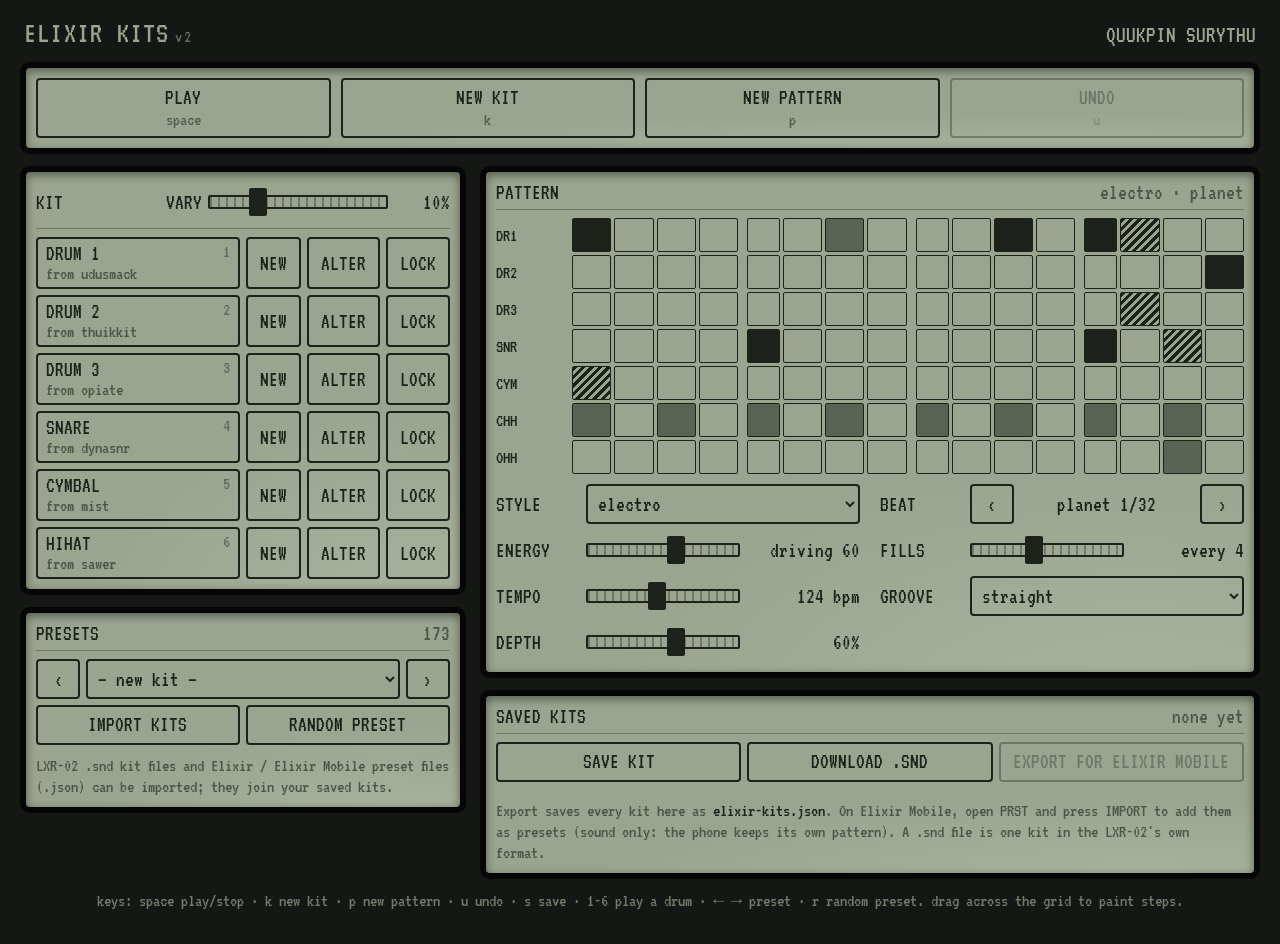
==== commit 1f59d2e6: "Desktop layout: kit and pattern side by side on a laptop screen, keyboard shortcuts, drag to paint t" ====
--- a/index.html
+++ b/index.html
@@ -75,43 +75,78 @@
 .presets { display: grid; grid-template-columns: auto minmax(0, 1fr) auto; gap: 6px; margin-bottom: 6px; }
 .presets button { min-width: 44px; }
 .row.two { grid-template-columns: repeat(2, 1fr); }
+/* phone: the two columns are only wrappers; the cards stack as before */
+.col { display: contents; }
+.keys { display: none; }
+
+/* mouse: a hover shade, and the keyboard hints */
+@media (hover: hover) and (pointer: fine) {
+  button:not(:disabled):not(.on):not(.acc):hover { background: rgba(29, 35, 27, .14); }
+  .cell.on:hover { background: rgba(29, 35, 27, .62); }
+  .big[data-key]::after { content: attr(data-key); display: block; font-size: var(--fs-s); opacity: .55; text-transform: lowercase; margin-top: 2px; }
+  .pad { position: relative; }
+  .pad::after { content: attr(data-key); position: absolute; top: 4px; right: 8px; font-size: var(--fs-s); opacity: .45; }
+  .keys { display: block; color: var(--glass); opacity: .7; font-size: var(--fs-s); text-align: center; margin: 0; grid-column: 1 / -1; }
+}
+
+/* desktop (a laptop's Chrome window): kit on the left, pattern on the right */
+@media (min-width: 1000px) {
+  main { max-width: 1440px; padding: 16px 20px 32px; display: grid; grid-template-columns: minmax(0, 4fr) minmax(0, 7fr); gap: 12px 14px; align-items: start; }
+  .top, .transport { grid-column: 1 / -1; }
+  .col { display: flex; flex-direction: column; gap: 12px; min-width: 0; }
+  .kitcard { order: -1; }
+  .transport { gap: 10px; }
+  .big { min-height: 60px; }
+  .drum button { min-height: 48px; }
+  .drum button:not(.pad) { padding: 4px 12px; }
+  .vary input { width: 180px; }
+  .grid { gap: 3px; }
+  .cell { min-height: 34px; }
+  .cell.q { margin-left: 6px; }
+  .ctl { display: grid; grid-template-columns: 1fr 1fr; gap: 6px 20px; }
+  .ctl label { grid-template-columns: 3.8em minmax(0, 1fr) 5.2em; }
+}
 </style>
 
 <main>
   <header class="top">
-    <b class="title">elixir kits<small>v1</small></b>
+    <b class="title">elixir kits<small>v2</small></b>
     <span class="kitname" id="kit-name">init</span>
   </header>
 
   <section class="card transport">
-    <button class="big" id="play" type="button">play</button>
-    <button class="big" id="new-kit" type="button">new kit</button>
-    <button class="big" id="new-pat" type="button">new pattern</button>
-    <button class="big" id="undo" type="button" disabled>undo</button>
+    <button class="big" id="play" type="button" data-key="space" title="Play / stop (space)">play</button>
+    <button class="big" id="new-kit" type="button" data-key="k" title="New kit (k)">new kit</button>
+    <button class="big" id="new-pat" type="button" data-key="p" title="New pattern (p)">new pattern</button>
+    <button class="big" id="undo" type="button" data-key="u" title="Undo (u)" disabled>undo</button>
   </section>
 
-  <section class="card">
+  <div class="col kitcol">
+  <section class="card presetcard">
     <div class="head"><span>presets</span><span class="dim" id="preset-count"></span></div>
     <div class="presets">
-      <button type="button" id="preset-prev" aria-label="Previous preset">‹</button>
+      <button type="button" id="preset-prev" aria-label="Previous preset" title="Previous preset (←)">‹</button>
       <select id="preset" aria-label="Preset"></select>
-      <button type="button" id="preset-next" aria-label="Next preset">›</button>
+      <button type="button" id="preset-next" aria-label="Next preset" title="Next preset (→)">›</button>
     </div>
     <div class="row two">
       <button type="button" id="import">import kits</button>
-      <button type="button" id="random-preset">random preset</button>
+      <button type="button" id="random-preset" title="Random preset (r)">random preset</button>
     </div>
     <input type="file" id="import-file" accept=".snd,.SND,.json,application/json,application/octet-stream" multiple hidden>
     <p class="note" id="import-msg">LXR-02 .snd kit files and Elixir / Elixir Mobile preset files (.json) can be imported; they join your saved kits.</p>
   </section>
 
-  <section class="card">
+  <section class="card kitcard">
     <div class="head"><span>kit</span>
       <label class="vary">vary <input type="range" id="vary" min="0" max="40" value="10"><output id="vary-out">10%</output></label>
     </div>
     <div class="drums" id="drums"></div>
   </section>
 
+  </div>
+
+  <div class="col patcol">
   <section class="card">
     <div class="head"><span>pattern</span><span class="dim" id="pat-name"></span></div>
     <div class="grid" id="grid"></div>
@@ -129,13 +164,15 @@
   <section class="card">
     <div class="head"><span>saved kits</span><span class="dim" id="saved-count"></span></div>
     <div class="row">
-      <button id="save" type="button">save kit</button>
+      <button id="save" type="button" title="Save kit (s)">save kit</button>
       <button id="snd" type="button">download .snd</button>
       <button id="export" type="button">export for elixir mobile</button>
     </div>
     <ul class="saved" id="saved"></ul>
     <p class="note">Export saves every kit here as <b>elixir-kits.json</b>. On Elixir Mobile, open PRST and press IMPORT to add them as presets (sound only: the phone keeps its own pattern). A .snd file is one kit in the LXR-02's own format.</p>
   </section>
+  </div>
+  <p class="keys">keys: space play/stop · k new kit · p new pattern · u undo · s save · 1-6 play a drum · ← → preset · r random preset. drag across the grid to paint steps.</p>
 </main>
 
 <script id="engine">
@@ -4205,6 +4242,7 @@
     const row = document.createElement('div'); row.className = 'drum';
     row.innerHTML = `<button class="pad" type="button">${d}<small></small></button><button type="button">new</button><button type="button">alter</button><button class="lock" type="button">lock</button>`;
     const [pad, nw, alt, lock] = row.children;
+    pad.dataset.key = v + 1; pad.title = `Play ${d} (${v + 1})`;
     pad.addEventListener('pointerdown', async () => { await startAudio(); send({ type: 'trig', voice: v, vel: 110 }); flash(v); });
     nw.addEventListener('click', async () => { await startAudio(); remember(); newVoice(v); kitChanged(); send({ type: 'trig', voice: v, vel: 110 }); });
     alt.addEventListener('click', async () => { await startAudio(); remember(); varyVoice(v, 0.1); kitChanged(); send({ type: 'trig', voice: v, vel: 110 }); });
@@ -4272,8 +4310,17 @@
   drawCtl(); generate();
 }
 
-// the grid: tap a step to cycle off, on, accented
+// the grid: tap a step to cycle off, on, accented. With a mouse, dragging across steps gives them the first one's new state.
 const cells = [];
+const cellState = (t, s) => (!pattern.on[t][s] ? 0 : pattern.acc[t][s] ? 2 : 1);
+function setCell(t, s, st) {
+  const P = pattern;
+  if (cellState(t, s) === st && !P.bar[t][s]) return;
+  P.on[t][s] = st ? 1 : 0; P.acc[t][s] = st === 2 ? 1 : 0; P.bar[t][s] = 0;
+  edited = true; drawPattern(); sendSeq();
+}
+let paint = -1;
+window.addEventListener('pointerup', () => { paint = -1; });
 function buildGrid() {
   const grid = $('grid');
   for (let t = 0; t < 7; t++) {
@@ -4282,10 +4329,14 @@
     for (let s = 0; s < 16; s++) {
       const c = document.createElement('button'); c.type = 'button'; c.className = 'cell' + (s && s % 4 === 0 ? ' q' : '');
       c.setAttribute('aria-label', `${TRACKS[t]} step ${s + 1}`);
-      c.addEventListener('click', () => {
-        const P = pattern;
-        if (!P.on[t][s]) { P.on[t][s] = 1; P.acc[t][s] = 0; P.bar[t][s] = 0; } else if (!P.acc[t][s]) P.acc[t][s] = 1; else { P.on[t][s] = 0; P.acc[t][s] = 0; }
-        edited = true; drawPattern(); sendSeq();
+      c.addEventListener('pointerdown', (e) => {
+        if (e.pointerType !== 'mouse' || e.button) return;
+        paint = (cellState(t, s) + 1) % 3; setCell(t, s, paint);
+      });
+      c.addEventListener('pointerenter', (e) => { if (paint >= 0 && e.buttons & 1) setCell(t, s, paint); });
+      c.addEventListener('click', (e) => {
+        if (e.pointerType === 'mouse') return; // a mouse press is handled on pointerdown
+        setCell(t, s, (cellState(t, s) + 1) % 3);
       });
       grid.append(c); cells[t][s] = c;
     }
@@ -4468,6 +4519,26 @@
 });
 $('vary').addEventListener('input', () => { $('vary-out').textContent = $('vary').value + '%'; });
 
+// ---- keyboard (desktop): space play/stop, k new kit, p new pattern, u undo, s save, 1-6 drums, ← → presets, r random ----
+const KEYS = { ' ': 'play', k: 'new-kit', p: 'new-pat', u: 'undo', s: 'save', r: 'random-preset', ArrowLeft: 'preset-prev', ArrowRight: 'preset-next' };
+const typing = (el) => el && (el.tagName === 'SELECT' || el.tagName === 'TEXTAREA' || (el.tagName === 'INPUT' && el.type !== 'range'));
+document.addEventListener('keydown', (e) => {
+  if (e.metaKey || e.ctrlKey || e.altKey || typing(e.target)) return;
+  const k = e.key.length === 1 ? e.key.toLowerCase() : e.key;
+  if (e.target.type === 'range' && k.startsWith('Arrow')) return; // arrows still move a fader
+  if (k >= '1' && k <= '6') {
+    if (e.repeat) return;
+    const v = Number(k) - 1;
+    startAudio().then(() => { send({ type: 'trig', voice: v, vel: 110 }); flash(v); });
+    e.preventDefault(); return;
+  }
+  if (!KEYS[k]) return;
+  e.preventDefault();
+  if (!e.repeat && !$(KEYS[k]).disabled) $(KEYS[k]).click();
+});
+// a space must not also press the button that has focus (the one last clicked)
+document.addEventListener('keyup', (e) => { if (e.key === ' ' && !typing(e.target)) e.preventDefault(); });
+
 buildGrid(); buildCtl(); drawCtl(); generate(); drawDrums(); drawSaved();
 // start on a fresh kit, so the page always opens on something new
 newKit(); undo = null; $('undo').disabled = true;
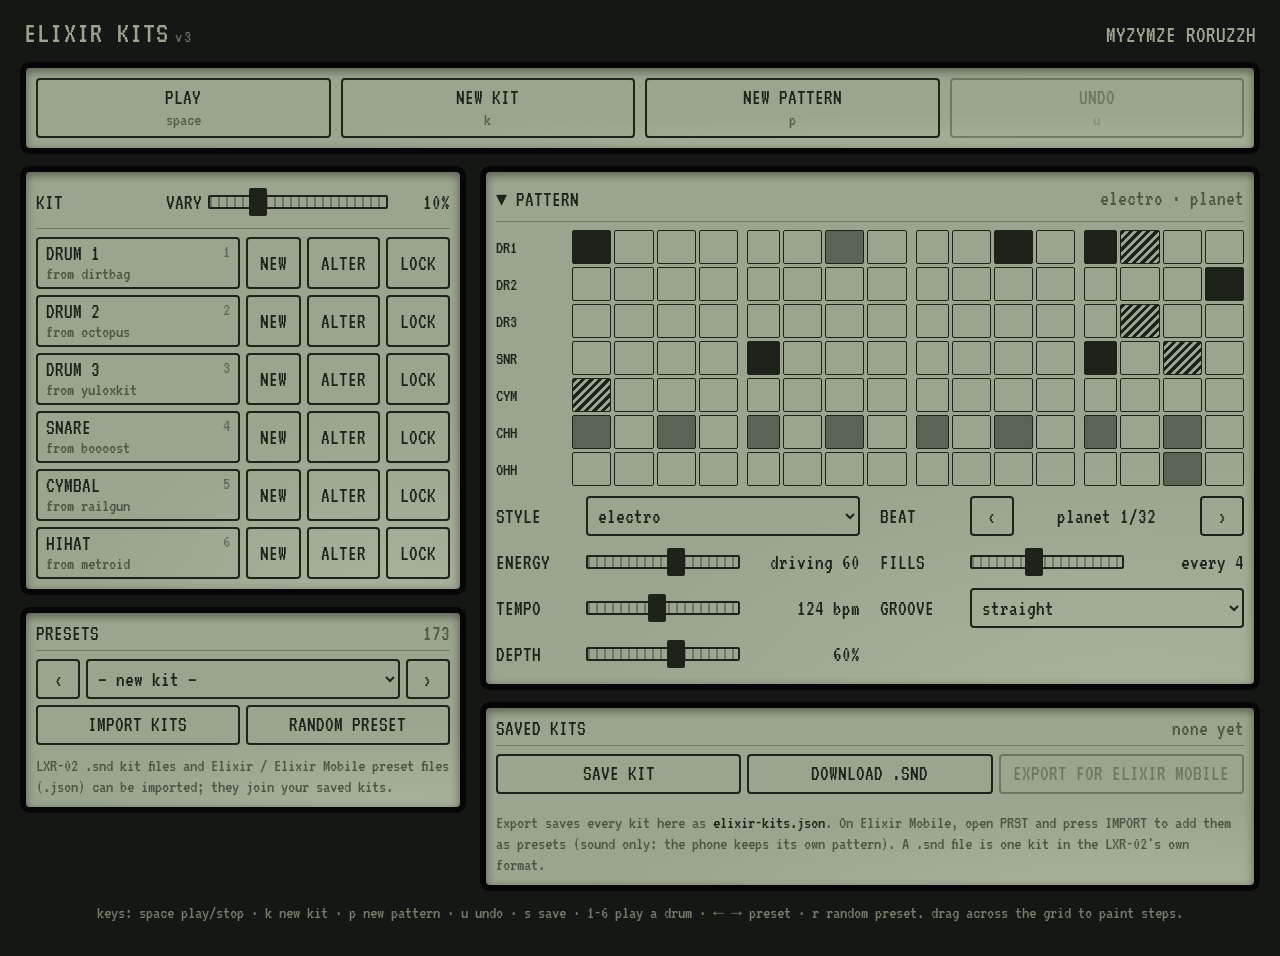
==== commit a5d15782: "Pattern card folds away (tap its title); remembered in this browser Co-Authored-By: Claude Opus 5.5 " ====
--- a/index.html
+++ b/index.html
@@ -81,7 +81,7 @@
 
 /* mouse: a hover shade, and the keyboard hints */
 @media (hover: hover) and (pointer: fine) {
-  button:not(:disabled):not(.on):not(.acc):hover { background: rgba(29, 35, 27, .14); }
+  button:not(:disabled):not(.on):not(.acc):not(.fold):hover { background: rgba(29, 35, 27, .14); }
   .cell.on:hover { background: rgba(29, 35, 27, .62); }
   .big[data-key]::after { content: attr(data-key); display: block; font-size: var(--fs-s); opacity: .55; text-transform: lowercase; margin-top: 2px; }
   .pad { position: relative; }
@@ -106,11 +106,19 @@
   .ctl { display: grid; grid-template-columns: 1fr 1fr; gap: 6px 20px; }
   .ctl label { grid-template-columns: 3.8em minmax(0, 1fr) 5.2em; }
 }
+/* the pattern card's head folds it */
+.head.fold { width: 100%; min-height: 40px; padding: 0 0 6px; border: 0; border-bottom: 1px solid var(--line); border-radius: 0; text-align: left; background: transparent; color: var(--ink); }
+.head.fold span:first-child::before { content: '▾ '; }
+.folded .head.fold span:first-child::before { content: '▸ '; }
+.folded .head.fold { border-bottom: 0; padding-bottom: 0; margin-bottom: 0; }
+.folded .foldbody { display: none; }
+.head.fold:active { background: transparent; color: var(--ink); }
+@media (hover: hover) and (pointer: fine) { .head.fold:hover { background: transparent; } .head.fold:hover span:first-child { text-decoration: underline; } }
 </style>
 
 <main>
   <header class="top">
-    <b class="title">elixir kits<small>v2</small></b>
+    <b class="title">elixir kits<small>v3</small></b>
     <span class="kitname" id="kit-name">init</span>
   </header>
 
@@ -147,8 +155,9 @@
   </div>
 
   <div class="col patcol">
-  <section class="card">
-    <div class="head"><span>pattern</span><span class="dim" id="pat-name"></span></div>
+  <section class="card patcard">
+    <button class="head fold" id="pat-fold" type="button" aria-expanded="true" title="Fold the pattern"><span>pattern</span><span class="dim" id="pat-name"></span></button>
+    <div class="foldbody">
     <div class="grid" id="grid"></div>
     <div class="ctl">
       <label>style <select id="style"></select></label>
@@ -158,6 +167,7 @@
       <label>tempo <input type="range" id="tempo" min="60" max="200" value="124"><output id="tempo-out"></output></label>
       <label>groove <select id="groove"></select></label>
       <label>depth <input type="range" id="depth" min="0" max="100" value="60"><output id="depth-out"></output></label>
+    </div>
     </div>
   </section>
 
@@ -4519,6 +4529,17 @@
 });
 $('vary').addEventListener('input', () => { $('vary-out').textContent = $('vary').value + '%'; });
 
+// ---- the pattern card folds away (remembered in this browser) ----
+const FOLD_KEY = 'elixir-kits-pattern-folded';
+function setFold(f) {
+  $('pat-fold').closest('.card').classList.toggle('folded', f);
+  $('pat-fold').setAttribute('aria-expanded', String(!f));
+  $('pat-fold').title = f ? 'Show the pattern' : 'Fold the pattern';
+  try { localStorage.setItem(FOLD_KEY, f ? '1' : ''); } catch (e) {}
+}
+$('pat-fold').addEventListener('click', () => setFold(!$('pat-fold').closest('.card').classList.contains('folded')));
+try { setFold(localStorage.getItem(FOLD_KEY) === '1'); } catch (e) {}
+
 // ---- keyboard (desktop): space play/stop, k new kit, p new pattern, u undo, s save, 1-6 drums, ← → presets, r random ----
 const KEYS = { ' ': 'play', k: 'new-kit', p: 'new-pat', u: 'undo', s: 'save', r: 'random-preset', ArrowLeft: 'preset-prev', ArrowRight: 'preset-next' };
 const typing = (el) => el && (el.tagName === 'SELECT' || el.tagName === 'TEXTAREA' || (el.tagName === 'INPUT' && el.type !== 'range'));
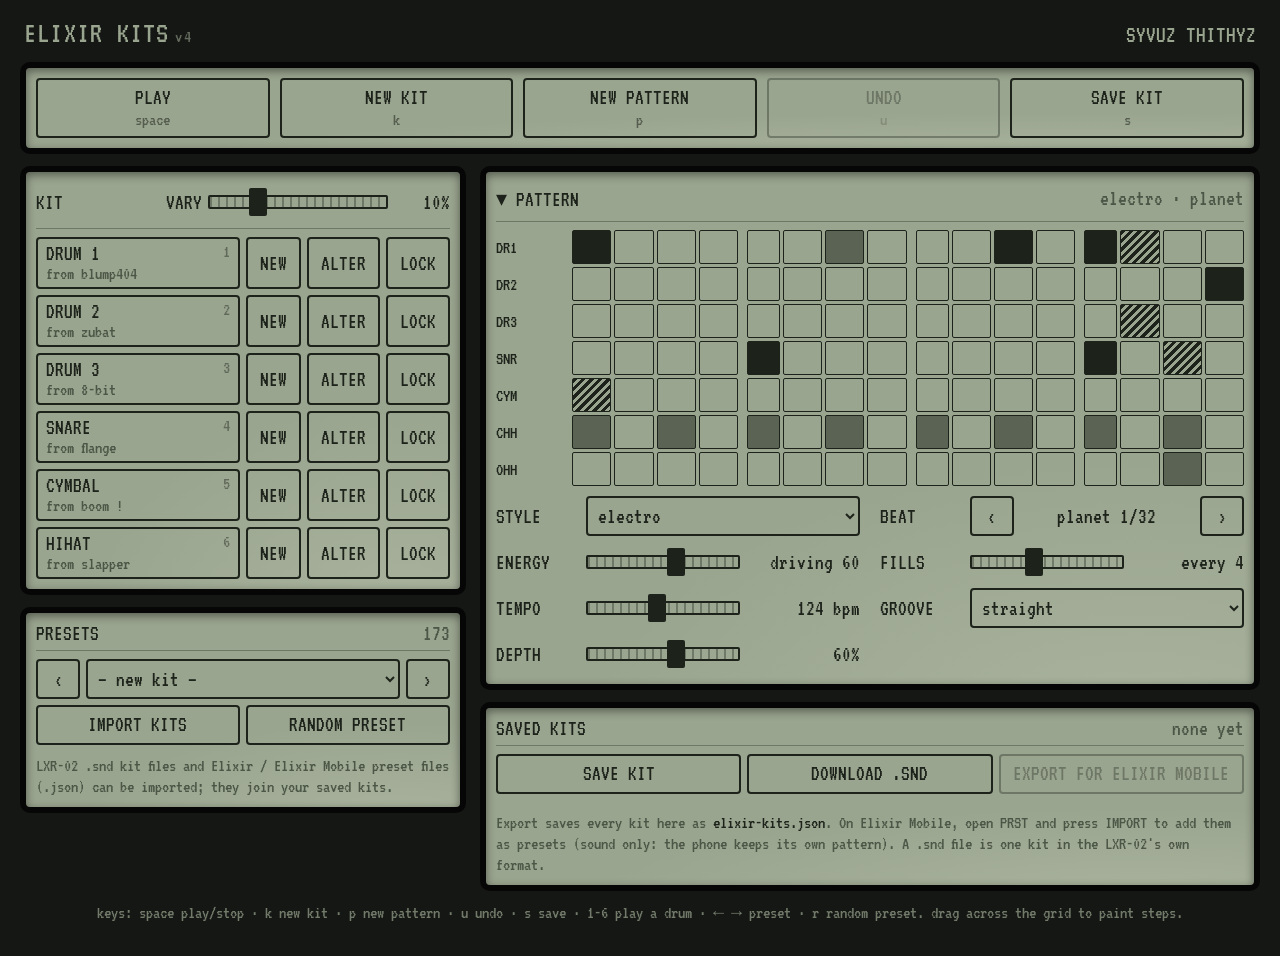
==== commit 72bea897: "Save kit button at the top (key s) Co-Authored-By: Claude Opus 5.5 (1M context) <noreply@anthropic.c" ====
--- a/index.html
+++ b/index.html
@@ -27,7 +27,7 @@
   cursor: pointer; text-transform: uppercase; touch-action: manipulation; transition: background .22s, color .22s; }
 button:active, button.on { background: var(--ink); color: var(--glass); transition-duration: .06s; }
 button:disabled { opacity: .35; }
-.transport { display: grid; grid-template-columns: repeat(4, 1fr); gap: 6px; }
+.transport { display: grid; grid-template-columns: repeat(5, 1fr); gap: 6px; }
 .big { min-height: 54px; padding: 4px; line-height: 1; }
 .drums { display: flex; flex-direction: column; gap: 6px; }
 .drum { display: grid; grid-template-columns: minmax(0, 1fr) auto auto auto; gap: 6px; align-items: stretch; }
@@ -118,7 +118,7 @@
 
 <main>
   <header class="top">
-    <b class="title">elixir kits<small>v3</small></b>
+    <b class="title">elixir kits<small>v4</small></b>
     <span class="kitname" id="kit-name">init</span>
   </header>
 
@@ -127,6 +127,7 @@
     <button class="big" id="new-kit" type="button" data-key="k" title="New kit (k)">new kit</button>
     <button class="big" id="new-pat" type="button" data-key="p" title="New pattern (p)">new pattern</button>
     <button class="big" id="undo" type="button" data-key="u" title="Undo (u)" disabled>undo</button>
+    <button class="big" id="save-top" type="button" data-key="s" title="Save drum kit (s)">save kit</button>
   </section>
 
   <div class="col kitcol">
@@ -4485,6 +4486,7 @@
   if (added) { store(); presetId = 's0'; drawSaved(); loadPreset('s0'); }
   $('import-msg').textContent = `${added ? `imported ${added} kit${added > 1 ? 's' : ''}` : 'nothing imported'}${bad.length ? ` · couldn't read ${bad.join(', ')}` : ''}`;
 });
+$('save-top').addEventListener('click', () => $('save').click());
 $('save').addEventListener('click', () => {
   if (kitName === 'init' || saved.some((k) => k.name === kitName)) kitName = alienName();
   saved.unshift({ name: kitName, kit: Array.from(values), from: from.slice() }); store();
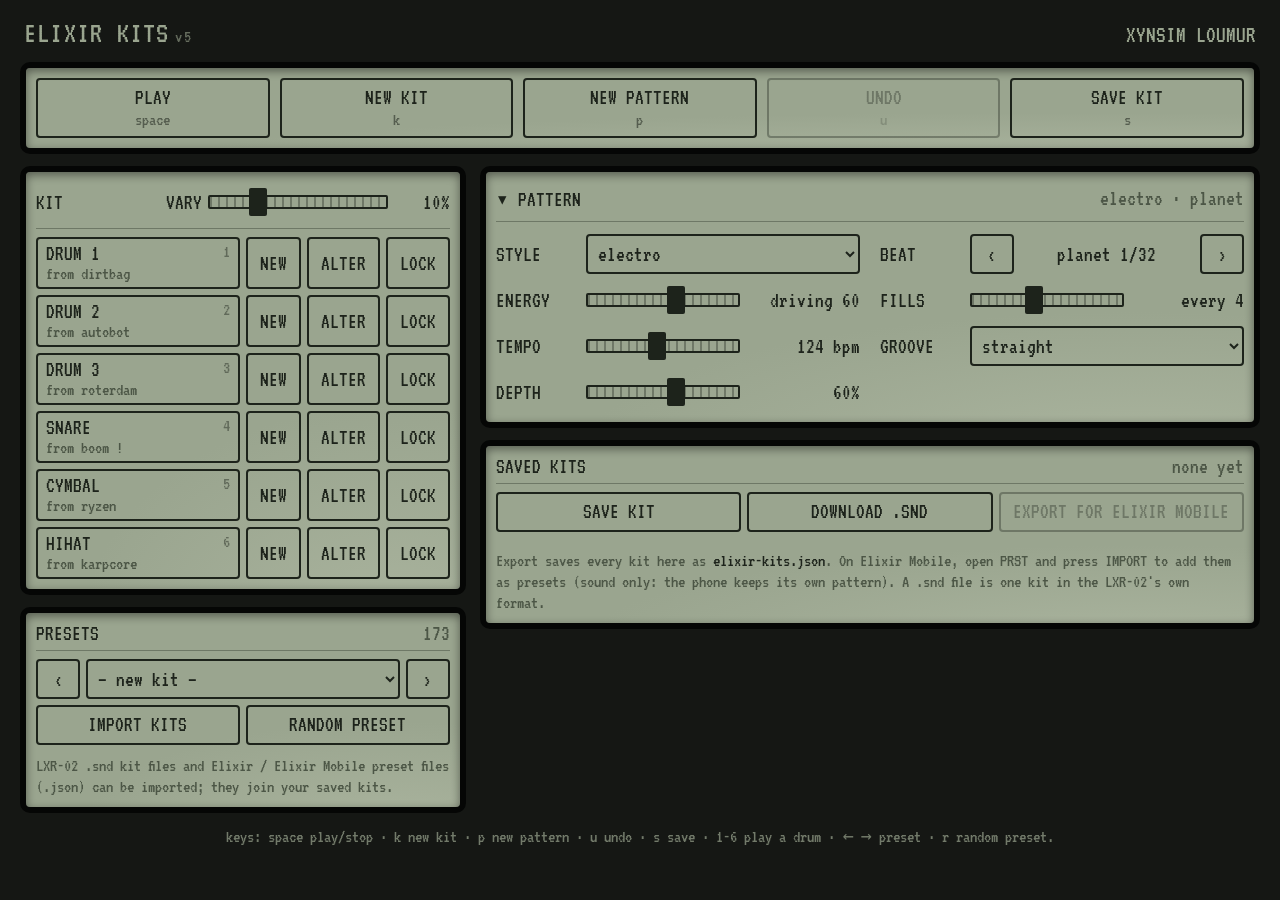
==== commit a517ed92: "Drop the step grid: the built-in patterns are only heard, the drum pads flash as they play Co-Author" ====
--- a/index.html
+++ b/index.html
@@ -37,14 +37,6 @@
 .pad.hit { background: var(--ink); color: var(--glass); }
 .drum button:not(.pad) { padding: 4px 7px; }
 .lock.on::before { content: '■ '; }
-.grid { display: grid; grid-template-columns: 3.4em repeat(16, 1fr); gap: 2px; margin-bottom: 10px; }
-.grid .lbl { font-size: var(--fs-s); text-transform: uppercase; align-self: center; white-space: nowrap; }
-.cell { min-height: 24px; padding: 0; border-width: 1px; border-radius: 2px; }
-.cell.q { margin-left: 3px; }
-.cell.on { background: rgba(29, 35, 27, .5); }
-.cell.acc { background: var(--ink); }
-.cell.cond { background: repeating-linear-gradient(135deg, var(--ink) 0 3px, transparent 3px 6px); }
-.cell.now { outline: 2px solid var(--ink); outline-offset: 1px; }
 .ctl { display: flex; flex-direction: column; gap: 6px; }
 .ctl label { display: grid; grid-template-columns: 4.2em minmax(0, 1fr) 6.5em; align-items: center; gap: 8px; text-transform: uppercase; }
 .ctl label > select, .ctl label > .stepper { grid-column: 2 / 4; }
@@ -82,7 +74,6 @@
 /* mouse: a hover shade, and the keyboard hints */
 @media (hover: hover) and (pointer: fine) {
   button:not(:disabled):not(.on):not(.acc):not(.fold):hover { background: rgba(29, 35, 27, .14); }
-  .cell.on:hover { background: rgba(29, 35, 27, .62); }
   .big[data-key]::after { content: attr(data-key); display: block; font-size: var(--fs-s); opacity: .55; text-transform: lowercase; margin-top: 2px; }
   .pad { position: relative; }
   .pad::after { content: attr(data-key); position: absolute; top: 4px; right: 8px; font-size: var(--fs-s); opacity: .45; }
@@ -100,9 +91,7 @@
   .drum button { min-height: 48px; }
   .drum button:not(.pad) { padding: 4px 12px; }
   .vary input { width: 180px; }
-  .grid { gap: 3px; }
-  .cell { min-height: 34px; }
-  .cell.q { margin-left: 6px; }
+  .foldbody { padding-top: 4px; }
   .ctl { display: grid; grid-template-columns: 1fr 1fr; gap: 6px 20px; }
   .ctl label { grid-template-columns: 3.8em minmax(0, 1fr) 5.2em; }
 }
@@ -118,7 +107,7 @@
 
 <main>
   <header class="top">
-    <b class="title">elixir kits<small>v4</small></b>
+    <b class="title">elixir kits<small>v5</small></b>
     <span class="kitname" id="kit-name">init</span>
   </header>
 
@@ -159,7 +148,6 @@
   <section class="card patcard">
     <button class="head fold" id="pat-fold" type="button" aria-expanded="true" title="Fold the pattern"><span>pattern</span><span class="dim" id="pat-name"></span></button>
     <div class="foldbody">
-    <div class="grid" id="grid"></div>
     <div class="ctl">
       <label>style <select id="style"></select></label>
       <label>beat <span class="stepper"><button type="button" id="beat-prev" aria-label="Previous beat">‹</button><output id="beat-out"></output><button type="button" id="beat-next" aria-label="Next beat">›</button></span></label>
@@ -183,7 +171,7 @@
     <p class="note">Export saves every kit here as <b>elixir-kits.json</b>. On Elixir Mobile, open PRST and press IMPORT to add them as presets (sound only: the phone keeps its own pattern). A .snd file is one kit in the LXR-02's own format.</p>
   </section>
   </div>
-  <p class="keys">keys: space play/stop · k new kit · p new pattern · u undo · s save · 1-6 play a drum · ← → preset · r random preset. drag across the grid to paint steps.</p>
+  <p class="keys">keys: space play/stop · k new kit · p new pattern · u undo · s save · 1-6 play a drum · ← → preset · r random preset.</p>
 </main>
 
 <script id="engine">
@@ -4273,11 +4261,10 @@
 
 // ---- the pattern: the five Elixir styles, from beat, energy and fills ----
 const ROW = ['k', 'lo', 'hi', 's', 'cy', 'ch', 'oh'];
-const TRACKS = ['dr1', 'dr2', 'dr3', 'snr', 'cym', 'chh', 'ohh'];
 const perf = { style: 0, beat: 0, energy: 60, fills: 40, tempo: 124 };
 const groove = { type: 'straight', depth: 60 };
 const blankPage = () => ({ on: blankFill(), acc: blankFill(), bar: blankFill() });
-let pattern = blankPage(), playing = false, edited = false;
+let pattern = blankPage(), playing = false;
 function fillShape(fills) {
   if (!fills) return null;
   return { every: fills < 34 ? 8 : fills < 67 ? 4 : 2, len: 2 * Math.round(1 + fills / 100 * 3), busy: fills >= 50 };
@@ -4304,7 +4291,7 @@
       P.acc[t][s] = on && ((c === '1' && energy >= 55) || (t === 6 && energy >= 85) || (fil && cond > 0 && (s % 4 === 0 || s === 15))) ? 1 : 0;
     }
   }
-  pattern = P; edited = false;
+  pattern = P;
   drawPattern(); sendSeq();
 }
 const grooveMsg = () => {
@@ -4321,55 +4308,14 @@
   drawCtl(); generate();
 }
 
-// the grid: tap a step to cycle off, on, accented. With a mouse, dragging across steps gives them the first one's new state.
-const cells = [];
-const cellState = (t, s) => (!pattern.on[t][s] ? 0 : pattern.acc[t][s] ? 2 : 1);
-function setCell(t, s, st) {
-  const P = pattern;
-  if (cellState(t, s) === st && !P.bar[t][s]) return;
-  P.on[t][s] = st ? 1 : 0; P.acc[t][s] = st === 2 ? 1 : 0; P.bar[t][s] = 0;
-  edited = true; drawPattern(); sendSeq();
-}
-let paint = -1;
-window.addEventListener('pointerup', () => { paint = -1; });
-function buildGrid() {
-  const grid = $('grid');
-  for (let t = 0; t < 7; t++) {
-    const l = document.createElement('span'); l.className = 'lbl'; l.textContent = TRACKS[t]; grid.append(l);
-    cells[t] = [];
-    for (let s = 0; s < 16; s++) {
-      const c = document.createElement('button'); c.type = 'button'; c.className = 'cell' + (s && s % 4 === 0 ? ' q' : '');
-      c.setAttribute('aria-label', `${TRACKS[t]} step ${s + 1}`);
-      c.addEventListener('pointerdown', (e) => {
-        if (e.pointerType !== 'mouse' || e.button) return;
-        paint = (cellState(t, s) + 1) % 3; setCell(t, s, paint);
-      });
-      c.addEventListener('pointerenter', (e) => { if (paint >= 0 && e.buttons & 1) setCell(t, s, paint); });
-      c.addEventListener('click', (e) => {
-        if (e.pointerType === 'mouse') return; // a mouse press is handled on pointerdown
-        setCell(t, s, (cellState(t, s) + 1) % 3);
-      });
-      grid.append(c); cells[t][s] = c;
-    }
-  }
-}
+// the pattern is only heard, not shown: its name, and the drum pads flash as it plays
 function drawPattern() {
-  for (let t = 0; t < 7; t++) for (let s = 0; s < 16; s++) {
-    const c = cells[t][s], on = pattern.on[t][s];
-    c.className = 'cell' + (s && s % 4 === 0 ? ' q' : '') + (on ? (pattern.acc[t][s] ? ' acc' : pattern.bar[t][s] ? ' cond' : ' on') : '');
-  }
   const st = STYLES[perf.style];
-  $('pat-name').textContent = edited ? 'edited' : `${st.name} · ${st.grooves[perf.beat].name.toLowerCase()}`;
-}
-let nowStep = -1;
+  $('pat-name').textContent = `${st.name} · ${st.grooves[perf.beat].name.toLowerCase()}`;
+}
 function onEvent(ev) {
-  if (ev.type !== 'step') return;
-  if (nowStep >= 0) for (let t = 0; t < 7; t++) cells[t][nowStep].classList.remove('now');
-  nowStep = ev.step;
-  for (let t = 0; t < 7; t++) cells[t][nowStep].classList.add('now');
-  for (const t of ev.hits) flash(Math.min(t, 5));
-}
-function clearNow() { if (nowStep >= 0) for (let t = 0; t < 7; t++) cells[t][nowStep].classList.remove('now'); nowStep = -1; }
+  if (ev.type === 'step') for (const t of ev.hits) flash(Math.min(t, 5));
+}
 
 // ---- pattern controls ----
 const ENERGY_NAMES = [[1, 'empty'], [15, 'minimal'], [35, 'low'], [60, 'groove'], [85, 'driving'], [101, 'peak']];
@@ -4519,7 +4465,6 @@
 $('play').addEventListener('click', async () => {
   await startAudio();
   playing = !playing; $('play').classList.toggle('on', playing); $('play').textContent = playing ? 'stop' : 'play';
-  if (!playing) clearNow();
   sendSeq();
 });
 $('new-kit').addEventListener('click', async () => { await startAudio(); newKit(); });
@@ -4562,7 +4507,7 @@
 // a space must not also press the button that has focus (the one last clicked)
 document.addEventListener('keyup', (e) => { if (e.key === ' ' && !typing(e.target)) e.preventDefault(); });
 
-buildGrid(); buildCtl(); drawCtl(); generate(); drawDrums(); drawSaved();
+buildCtl(); drawCtl(); generate(); drawDrums(); drawSaved();
 // start on a fresh kit, so the page always opens on something new
 newKit(); undo = null; $('undo').disabled = true;
 </script>
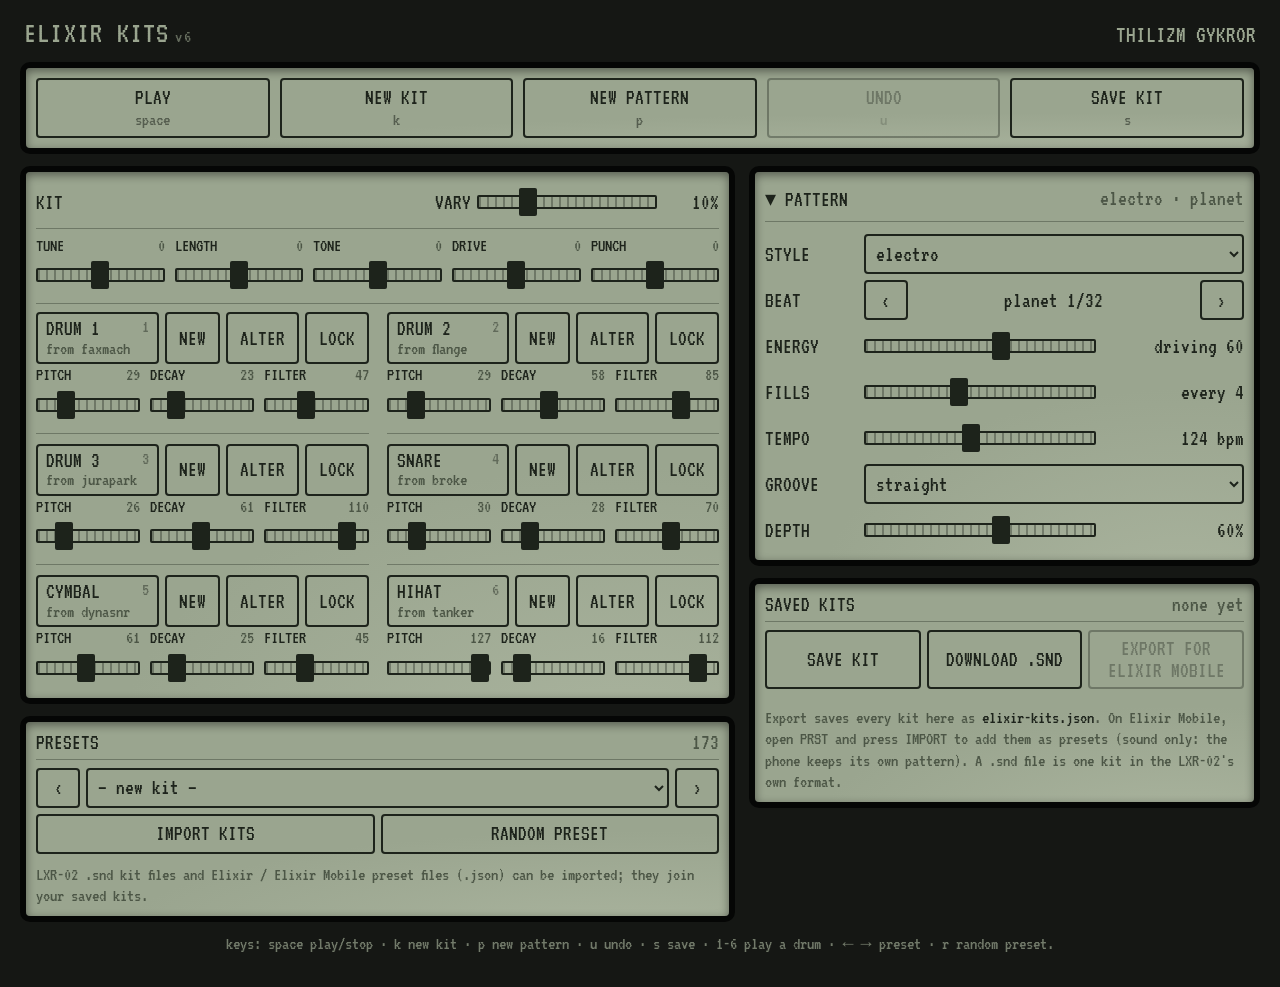
==== commit fba57ebd: "Pitch, decay and filter faders per drum; kit macros (tune, length, tone, drive, punch) Co-Authored-B" ====
--- a/index.html
+++ b/index.html
@@ -67,6 +67,14 @@
 .presets { display: grid; grid-template-columns: auto minmax(0, 1fr) auto; gap: 6px; margin-bottom: 6px; }
 .presets button { min-width: 44px; }
 .row.two { grid-template-columns: repeat(2, 1fr); }
+/* per-drum faders and the kit macros: a label and value over each fader */
+.voice { display: flex; flex-direction: column; gap: 2px; padding-bottom: 6px; border-bottom: 1px solid var(--line); }
+.voice:last-child { border-bottom: 0; padding-bottom: 0; }
+.faders, .macros { display: grid; grid-template-columns: repeat(3, minmax(0, 1fr)); gap: 0 10px; }
+.macros { gap: 4px 10px; padding-bottom: 8px; margin-bottom: 8px; border-bottom: 1px solid var(--line); }
+.faders label, .macros label { display: grid; grid-template-columns: 1fr auto; align-items: end; font-size: var(--fs-s); text-transform: uppercase; line-height: 1; }
+.faders label input, .macros label input { grid-column: 1 / -1; }
+.faders output, .macros output { color: var(--dim); }
 /* phone: the two columns are only wrappers; the cards stack as before */
 .col { display: contents; }
 .keys { display: none; }
@@ -82,7 +90,7 @@
 
 /* desktop (a laptop's Chrome window): kit on the left, pattern on the right */
 @media (min-width: 1000px) {
-  main { max-width: 1440px; padding: 16px 20px 32px; display: grid; grid-template-columns: minmax(0, 4fr) minmax(0, 7fr); gap: 12px 14px; align-items: start; }
+  main { max-width: 1440px; padding: 16px 20px 32px; display: grid; grid-template-columns: minmax(0, 7fr) minmax(0, 5fr); gap: 12px 14px; align-items: start; }
   .top, .transport { grid-column: 1 / -1; }
   .col { display: flex; flex-direction: column; gap: 12px; min-width: 0; }
   .kitcard { order: -1; }
@@ -92,8 +100,10 @@
   .drum button:not(.pad) { padding: 4px 12px; }
   .vary input { width: 180px; }
   .foldbody { padding-top: 4px; }
-  .ctl { display: grid; grid-template-columns: 1fr 1fr; gap: 6px 20px; }
-  .ctl label { grid-template-columns: 3.8em minmax(0, 1fr) 5.2em; }
+  .macros { grid-template-columns: repeat(5, minmax(0, 1fr)); }
+  .drums { display: grid; grid-template-columns: 1fr 1fr; gap: 10px 18px; }
+  .voice, .voice:last-child { border-bottom: 1px solid var(--line); padding-bottom: 8px; }
+  .voice:nth-last-child(-n+2) { border-bottom: 0; padding-bottom: 0; }
 }
 /* the pattern card's head folds it */
 .head.fold { width: 100%; min-height: 40px; padding: 0 0 6px; border: 0; border-bottom: 1px solid var(--line); border-radius: 0; text-align: left; background: transparent; color: var(--ink); }
@@ -107,7 +117,7 @@
 
 <main>
   <header class="top">
-    <b class="title">elixir kits<small>v5</small></b>
+    <b class="title">elixir kits<small>v6</small></b>
     <span class="kitname" id="kit-name">init</span>
   </header>
 
@@ -139,6 +149,7 @@
     <div class="head"><span>kit</span>
       <label class="vary">vary <input type="range" id="vary" min="0" max="40" value="10"><output id="vary-out">10%</output></label>
     </div>
+    <div class="macros" id="macros"></div>
     <div class="drums" id="drums"></div>
   </section>
 
@@ -4213,7 +4224,7 @@
   for (let v = 0; v < 6; v++) if (!locked[v]) newVoice(v);
   kitName = alienName(); kitChanged();
 }
-function kitChanged() { sendKit(); drawDrums(); $('kit-name').textContent = kitName; drawSaved(); }
+function kitChanged() { sendKit(); drawDrums(); resetMacros(); $('kit-name').textContent = kitName; drawSaved(); }
 function useKit(kit, name) {
   remember();
   for (let p = 0; p < NPAR; p++) values[p] = kit[p] || 0;
@@ -4234,29 +4245,100 @@
   return alienWord();
 }
 
-// ---- drum rows: tap the name to hear it; new, alter and lock per voice ----
+// ---- drum rows: tap the name to hear it; new, alter and lock per voice, and pitch, decay and filter faders ----
+// each fader is one LXR-02 parameter, so saves, .snd and exports carry it
+const n1 = (v) => v + 1;
+const VOICE_PAR = {
+  pitch: (v) => PAR['COARSE' + n1(v)],
+  decay: (v) => (v === 5 ? PAR.VELOD6_CLOSED : PAR['VELOD' + n1(v)]),
+  filter: (v) => PAR['FILTER_FREQ_' + n1(v)],
+  drive: (v) => [PAR.DRIVE1, PAR.DRIVE2, PAR.DRIVE3, PAR.SNARE_DISTORTION, PAR.CYMBAL_DISTORTION, PAR.HAT_DISTORTION][v],
+};
+const FADERS = ['pitch', 'decay', 'filter'];
+const trig = (v) => send({ type: 'trig', voice: v, vel: 110 });
+// one undo step per drag, not per movement
+let gesture = false;
+const startGesture = () => { if (!gesture) { gesture = true; remember(); } };
+const endGesture = () => { gesture = false; };
+// a fader's value; the hihat's decay also moves its open decay by the same amount
+function setPar(v, kind, x) {
+  const par = VOICE_PAR[kind](v), old = values[par];
+  values[par] = Math.max(0, Math.min(parMax(par), Math.round(x)));
+  if (kind === 'decay' && v === 5) values[PAR.VELOD6_OPEN] = Math.max(0, Math.min(127, values[PAR.VELOD6_OPEN] + values[par] - old));
+}
 function drawDrums() {
   const box = $('drums');
   if (!box.children.length) DRUMS.forEach((d, v) => {
-    const row = document.createElement('div'); row.className = 'drum';
-    row.innerHTML = `<button class="pad" type="button">${d}<small></small></button><button type="button">new</button><button type="button">alter</button><button class="lock" type="button">lock</button>`;
-    const [pad, nw, alt, lock] = row.children;
+    const voice = document.createElement('div'); voice.className = 'voice';
+    voice.innerHTML = `<div class="drum"><button class="pad" type="button">${d}<small></small></button><button type="button">new</button><button type="button">alter</button><button class="lock" type="button">lock</button></div>`
+      + `<div class="faders">${FADERS.map((k) => `<label>${k} <output></output><input type="range" min="0" max="127" data-k="${k}" aria-label="${d} ${k}"></label>`).join('')}</div>`;
+    const [pad, nw, alt, lock] = voice.firstChild.children;
     pad.dataset.key = v + 1; pad.title = `Play ${d} (${v + 1})`;
-    pad.addEventListener('pointerdown', async () => { await startAudio(); send({ type: 'trig', voice: v, vel: 110 }); flash(v); });
-    nw.addEventListener('click', async () => { await startAudio(); remember(); newVoice(v); kitChanged(); send({ type: 'trig', voice: v, vel: 110 }); });
-    alt.addEventListener('click', async () => { await startAudio(); remember(); varyVoice(v, 0.1); kitChanged(); send({ type: 'trig', voice: v, vel: 110 }); });
+    pad.addEventListener('pointerdown', async () => { await startAudio(); trig(v); flash(v); });
+    nw.addEventListener('click', async () => { await startAudio(); remember(); newVoice(v); kitChanged(); trig(v); });
+    alt.addEventListener('click', async () => { await startAudio(); remember(); varyVoice(v, 0.1); kitChanged(); trig(v); });
     lock.addEventListener('click', () => { locked[v] = !locked[v]; drawDrums(); });
-    box.append(row);
+    for (const r of voice.querySelectorAll('input')) {
+      r.addEventListener('input', () => { startGesture(); setPar(v, r.dataset.k, Number(r.value)); sendKit(); drawFaders(); });
+      r.addEventListener('change', async () => { endGesture(); drawSaved(); await startAudio(); if (!playing) trig(v); });
+    }
+    box.append(voice);
   });
-  [...box.children].forEach((row, v) => {
-    row.querySelector('small').textContent = `from ${from[v]}`;
-    row.querySelector('.lock').classList.toggle('on', locked[v]);
+  [...box.children].forEach((voice, v) => {
+    voice.querySelector('small').textContent = `from ${from[v]}`;
+    voice.querySelector('.lock').classList.toggle('on', locked[v]);
+  });
+  drawFaders();
+}
+function drawFaders() {
+  [...$('drums').children].forEach((voice, v) => {
+    for (const r of voice.querySelectorAll('input')) {
+      const par = VOICE_PAR[r.dataset.k](v);
+      r.max = parMax(par); r.value = values[par]; r.previousElementSibling.textContent = values[par];
+    }
   });
 }
 const flashT = [];
 function flash(v) {
-  const pad = $('drums').children[v]?.firstChild; if (!pad) return;
+  const pad = $('drums').children[v]?.querySelector('.pad'); if (!pad) return;
   pad.classList.add('hit'); clearTimeout(flashT[v]); flashT[v] = setTimeout(() => pad.classList.remove('hit'), 110);
+}
+
+// ---- kit-wide macros: each moves every unlocked drum from where it was when the drag began, and goes back to
+// the middle when the kit is replaced ----
+const MACROS = {
+  tune: (v, d) => setPar(v, 'pitch', base[v].pitch + d / 50 * 12), // up to an octave either way
+  length: (v, d) => setPar(v, 'decay', base[v].decay * 2 ** (d / 25)), // a quarter to four times as long
+  tone: (v, d) => setPar(v, 'filter', base[v].filter + d),
+  drive: (v, d) => setPar(v, 'drive', base[v].drive + d * 1.2),
+  punch: (v, d) => {
+    // the pitch sweep (the four drums with one) and the transient click
+    if (v < 4) values[PAR['MODAMNT' + n1(v)]] = Math.max(0, Math.min(127, Math.round(base[v].mod + d * 1.2)));
+    values[PAR['TRANS' + n1(v) + '_VOL']] = Math.max(0, Math.min(127, Math.round(base[v].trans + d * 1.2)));
+  },
+};
+let base = null, baseAt = 0;
+function snapshot(at) {
+  baseAt = at;
+  base = DRUMS.map((_, v) => ({ ...Object.fromEntries(Object.keys(VOICE_PAR).map((k) => [k, values[VOICE_PAR[k](v)]])),
+    mod: v < 4 ? values[PAR['MODAMNT' + n1(v)]] : 0, trans: values[PAR['TRANS' + n1(v) + '_VOL']] }));
+}
+function buildMacros() {
+  $('macros').innerHTML = Object.keys(MACROS).map((k) => `<label>${k} <output></output><input type="range" min="-50" max="50" value="0" data-k="${k}" aria-label="kit ${k}"></label>`).join('');
+  for (const r of $('macros').querySelectorAll('input')) {
+    const show = () => { const x = Number(r.value); r.previousElementSibling.textContent = x > 0 ? '+' + x : x; };
+    r.addEventListener('input', () => {
+      if (!gesture) { startGesture(); snapshot(Number(r.dataset.at || 0)); }
+      const d = Number(r.value) - baseAt;
+      for (let v = 0; v < 6; v++) if (!locked[v]) MACROS[r.dataset.k](v, d);
+      sendKit(); drawFaders(); show();
+    });
+    r.addEventListener('change', () => { endGesture(); r.dataset.at = r.value; drawSaved(); });
+    show();
+  }
+}
+function resetMacros() {
+  for (const r of $('macros').querySelectorAll('input')) { r.value = 0; r.dataset.at = 0; r.previousElementSibling.textContent = 0; }
 }
 
 // ---- the pattern: the five Elixir styles, from beat, energy and fills ----
@@ -4507,7 +4589,7 @@
 // a space must not also press the button that has focus (the one last clicked)
 document.addEventListener('keyup', (e) => { if (e.key === ' ' && !typing(e.target)) e.preventDefault(); });
 
-buildCtl(); drawCtl(); generate(); drawDrums(); drawSaved();
+buildMacros(); buildCtl(); drawCtl(); generate(); drawDrums(); drawSaved();
 // start on a fresh kit, so the page always opens on something new
 newKit(); undo = null; $('undo').disabled = true;
 </script>
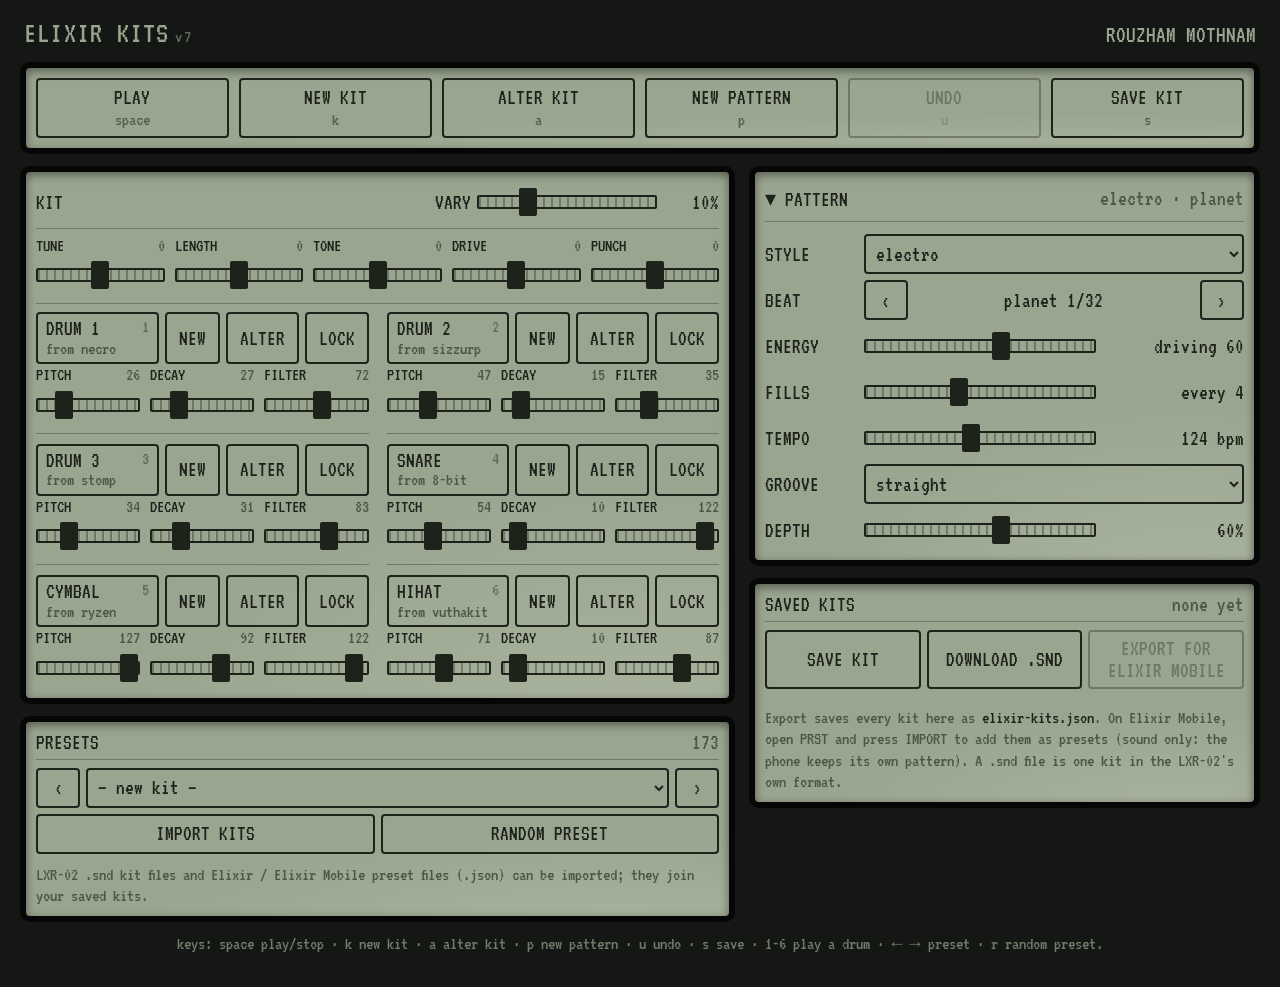
==== commit 1776428b: "Alter kit button (key a): varies every unlocked drum by the vary amount Co-Authored-By: Claude Opus " ====
--- a/index.html
+++ b/index.html
@@ -27,7 +27,7 @@
   cursor: pointer; text-transform: uppercase; touch-action: manipulation; transition: background .22s, color .22s; }
 button:active, button.on { background: var(--ink); color: var(--glass); transition-duration: .06s; }
 button:disabled { opacity: .35; }
-.transport { display: grid; grid-template-columns: repeat(5, 1fr); gap: 6px; }
+.transport { display: grid; grid-template-columns: repeat(3, 1fr); gap: 6px; }
 .big { min-height: 54px; padding: 4px; line-height: 1; }
 .drums { display: flex; flex-direction: column; gap: 6px; }
 .drum { display: grid; grid-template-columns: minmax(0, 1fr) auto auto auto; gap: 6px; align-items: stretch; }
@@ -94,7 +94,7 @@
   .top, .transport { grid-column: 1 / -1; }
   .col { display: flex; flex-direction: column; gap: 12px; min-width: 0; }
   .kitcard { order: -1; }
-  .transport { gap: 10px; }
+  .transport { gap: 10px; grid-template-columns: repeat(6, 1fr); }
   .big { min-height: 60px; }
   .drum button { min-height: 48px; }
   .drum button:not(.pad) { padding: 4px 12px; }
@@ -117,13 +117,14 @@
 
 <main>
   <header class="top">
-    <b class="title">elixir kits<small>v6</small></b>
+    <b class="title">elixir kits<small>v7</small></b>
     <span class="kitname" id="kit-name">init</span>
   </header>
 
   <section class="card transport">
     <button class="big" id="play" type="button" data-key="space" title="Play / stop (space)">play</button>
     <button class="big" id="new-kit" type="button" data-key="k" title="New kit (k)">new kit</button>
+    <button class="big" id="alter-kit" type="button" data-key="a" title="Alter kit: vary every unlocked drum by the vary amount (a)">alter kit</button>
     <button class="big" id="new-pat" type="button" data-key="p" title="New pattern (p)">new pattern</button>
     <button class="big" id="undo" type="button" data-key="u" title="Undo (u)" disabled>undo</button>
     <button class="big" id="save-top" type="button" data-key="s" title="Save drum kit (s)">save kit</button>
@@ -182,7 +183,7 @@
     <p class="note">Export saves every kit here as <b>elixir-kits.json</b>. On Elixir Mobile, open PRST and press IMPORT to add them as presets (sound only: the phone keeps its own pattern). A .snd file is one kit in the LXR-02's own format.</p>
   </section>
   </div>
-  <p class="keys">keys: space play/stop · k new kit · p new pattern · u undo · s save · 1-6 play a drum · ← → preset · r random preset.</p>
+  <p class="keys">keys: space play/stop · k new kit · a alter kit · p new pattern · u undo · s save · 1-6 play a drum · ← → preset · r random preset.</p>
 </main>
 
 <script id="engine">
@@ -4550,6 +4551,11 @@
   sendSeq();
 });
 $('new-kit').addEventListener('click', async () => { await startAudio(); newKit(); });
+$('alter-kit').addEventListener('click', async () => {
+  await startAudio(); remember();
+  for (let v = 0; v < 6; v++) if (!locked[v]) varyVoice(v, vary());
+  kitChanged();
+});
 $('new-pat').addEventListener('click', async () => { await startAudio(); newPattern(); });
 $('undo').addEventListener('click', () => {
   if (!undo) return;
@@ -4569,8 +4575,8 @@
 $('pat-fold').addEventListener('click', () => setFold(!$('pat-fold').closest('.card').classList.contains('folded')));
 try { setFold(localStorage.getItem(FOLD_KEY) === '1'); } catch (e) {}
 
-// ---- keyboard (desktop): space play/stop, k new kit, p new pattern, u undo, s save, 1-6 drums, ← → presets, r random ----
-const KEYS = { ' ': 'play', k: 'new-kit', p: 'new-pat', u: 'undo', s: 'save', r: 'random-preset', ArrowLeft: 'preset-prev', ArrowRight: 'preset-next' };
+// ---- keyboard (desktop): space play/stop, k new kit, a alter kit, p new pattern, u undo, s save, 1-6 drums, ← → presets, r random ----
+const KEYS = { ' ': 'play', k: 'new-kit', a: 'alter-kit', p: 'new-pat', u: 'undo', s: 'save', r: 'random-preset', ArrowLeft: 'preset-prev', ArrowRight: 'preset-next' };
 const typing = (el) => el && (el.tagName === 'SELECT' || el.tagName === 'TEXTAREA' || (el.tagName === 'INPUT' && el.type !== 'range'));
 document.addEventListener('keydown', (e) => {
   if (e.metaKey || e.ctrlKey || e.altKey || typing(e.target)) return;
